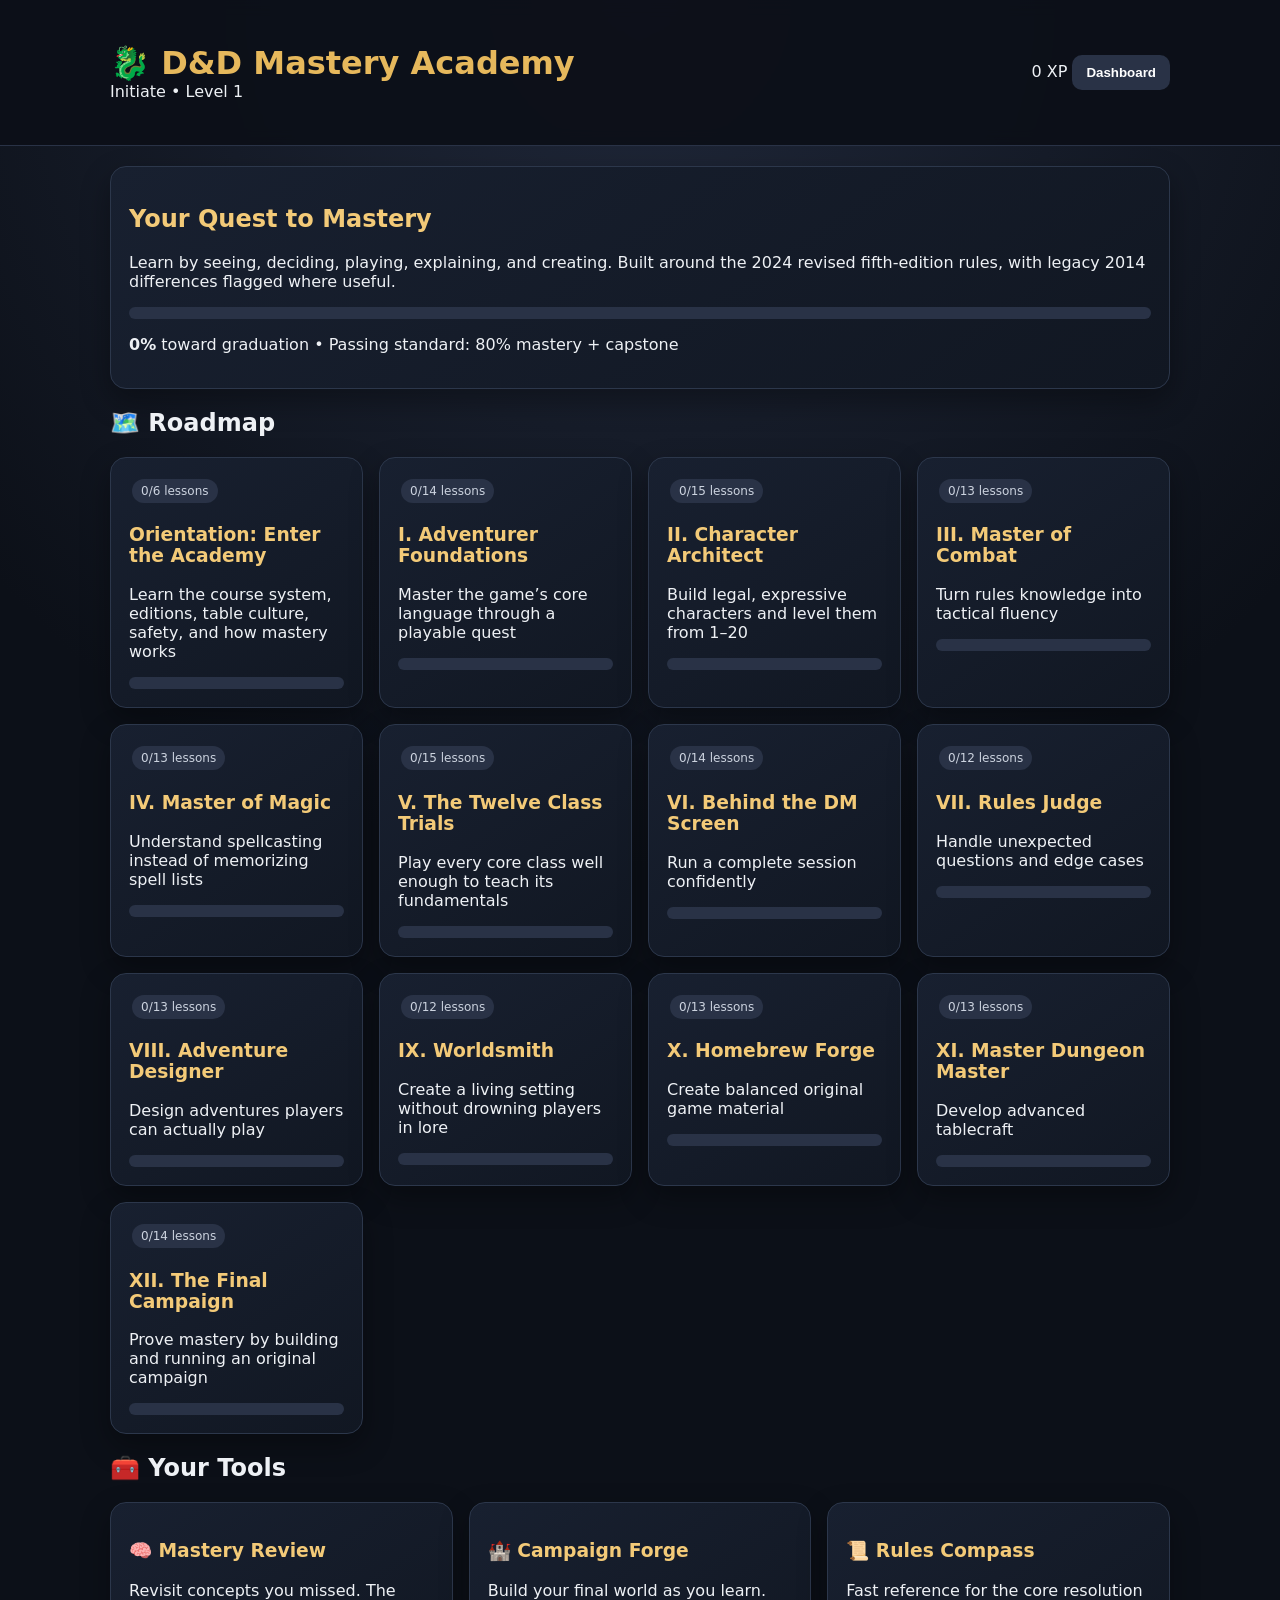
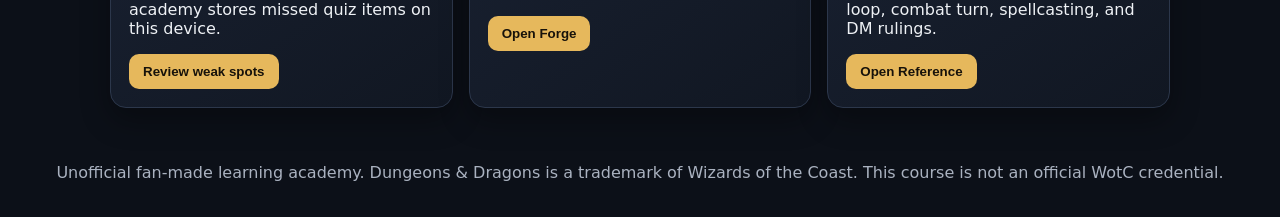
==== index.html @ b3eb6934 "Add files via upload" ====
<!doctype html><html><head><meta charset='utf-8'><meta name='viewport' content='width=device-width,initial-scale=1'><title>D&D Mastery Academy</title><style>
:root{--bg:#0c1018;--panel:#151b27;--gold:#e6b85c;--text:#eef1f5;--muted:#aab2c0;--red:#9f3540;--green:#4d9b73}*{box-sizing:border-box}body{margin:0;font-family:system-ui,-apple-system,Segoe UI,sans-serif;background:radial-gradient(circle at top,#20283a,#0c1018 45%);color:var(--text)}header{padding:24px;position:sticky;top:0;background:#0c1018ee;backdrop-filter:blur(8px);z-index:3;border-bottom:1px solid #293246}.wrap{max-width:1100px;margin:auto;padding:20px}.brand{display:flex;justify-content:space-between;gap:15px;align-items:center}.brand h1{margin:0;color:var(--gold)}button,.btn{background:var(--gold);color:#17120a;border:0;border-radius:10px;padding:10px 14px;font-weight:700;cursor:pointer}.ghost{background:#293246;color:white}.grid{display:grid;grid-template-columns:repeat(auto-fit,minmax(250px,1fr));gap:16px}.card{background:linear-gradient(145deg,#182030,#111722);border:1px solid #2c374b;border-radius:16px;padding:18px;box-shadow:0 12px 30px #0005}.card h2,.card h3{color:#f3ca78}.progress{height:12px;background:#293246;border-radius:99px;overflow:hidden}.bar{height:100%;background:linear-gradient(90deg,#a66a32,#e6b85c)}.pill{display:inline-block;padding:5px 9px;border-radius:99px;background:#293246;color:#ccd3df;font-size:12px;margin:3px}.course{cursor:pointer;transition:.2s}.course:hover{transform:translateY(-3px);border-color:#d1a653}.locked{opacity:.55}.lesson{margin:12px 0;padding:14px;background:#101621;border-left:4px solid var(--gold);border-radius:8px}.challenge{background:#24181b;border:1px solid #63333a;padding:14px;border-radius:12px}.visual{font-family:ui-monospace,monospace;white-space:pre-wrap;background:#0a0e15;padding:14px;border-radius:10px;color:#d9e3f0}.hidden{display:none}.choice{display:block;width:100%;margin:8px 0;text-align:left;background:#273146;color:white}.choice.correct{background:#286747}.choice.wrong{background:#7d3038}textarea,input{width:100%;background:#0e1420;color:white;border:1px solid #34415a;border-radius:9px;padding:10px;margin:6px 0}footer{padding:35px;text-align:center;color:var(--muted)}@media(max-width:600px){.brand{align-items:flex-start;flex-direction:column}}
</style></head><body><header><div class='wrap brand'><div><h1>🐉 D&D Mastery Academy</h1><div id='rank'>Initiate • Level 1</div></div><div><span id='xp'>0 XP</span> <button class='ghost' onclick='show("dashboard")'>Dashboard</button></div></div></header><main class='wrap'><section id='dashboard'><div class='card'><h2>Your Quest to Mastery</h2><p>Learn by seeing, deciding, playing, explaining, and creating. Built around the 2024 revised fifth-edition rules, with legacy 2014 differences flagged where useful.</p><div class='progress'><div class='bar' id='overall' style='width:0%'></div></div><p><b id='pct'>0%</b> toward graduation • Passing standard: 80% mastery + capstone</p></div><h2>🗺️ Roadmap</h2><div class='grid' id='courses'></div><h2>🧰 Your Tools</h2><div class='grid'><div class='card'><h3>🧠 Mastery Review</h3><p>Revisit concepts you missed. The academy stores missed quiz items on this device.</p><button onclick='review()'>Review weak spots</button></div><div class='card'><h3>🏰 Campaign Forge</h3><p>Build your final world as you learn.</p><button onclick='show("forge")'>Open Forge</button></div><div class='card'><h3>📜 Rules Compass</h3><p>Fast reference for the core resolution loop, combat turn, spellcasting, and DM rulings.</p><button onclick='show("reference")'>Open Reference</button></div></div></section><section id='courseview' class='hidden'></section><section id='forge' class='hidden'><button class='ghost' onclick='show("dashboard")'>← Dashboard</button><div class='card'><h2>🏰 Campaign Forge</h2><p>Your notes save automatically in this browser.</p><label>Campaign premise</label><textarea data-note='premise' rows='4'></textarea><label>World & starting region</label><textarea data-note='world' rows='5'></textarea><label>Factions & conflicts</label><textarea data-note='factions' rows='5'></textarea><label>Important NPCs</label><textarea data-note='npcs' rows='5'></textarea><label>Opening adventure</label><textarea data-note='opening' rows='6'></textarea><label>Homebrew ideas</label><textarea data-note='homebrew' rows='5'></textarea></div></section><section id='reference' class='hidden'><button class='ghost' onclick='show("dashboard")'>← Dashboard</button><div class='card'><h2>📜 Rules Compass</h2><div class='visual'>CORE LOOP\nDescribe intent → DM decides whether a roll is needed → choose d20 test → roll d20 + relevant modifiers → compare to target → narrate consequence\n\nCOMBAT TURN\nMove ↔ Action ↔ Bonus Action (only if a feature grants one)\nReaction: triggered outside/inside your turn when its trigger occurs\nFree object interaction: limited/common interaction at DM adjudication\n\nSPELL CHECK\nCasting time → range → target/area → components → duration → concentration? → attack roll or saving throw? → effect\n\nDM RULING\nClarify intent → check applicable rule → judge uncertainty/stakes → set method/DC if needed → resolve → keep play moving → research later if necessary.</div><p><b>Rules labels:</b> 📘 core rule • 🧩 optional/variant • 🕰️ legacy 2014 • 🔨 homebrew/training.</p></div></section></main><footer>Unofficial fan-made learning academy. Dungeons & Dragons is a trademark of Wizards of the Coast. This course is not an official WotC credential.</footer><script>
const curriculum=[
['Orientation: Enter the Academy','Learn the course system, editions, table culture, safety, and how mastery works',['What D&D is','2024 vs. 2014 rules','Anatomy of a session','Table expectations & consent','How to read rules','Diagnostic adventure']],
['I. Adventurer Foundations','Master the game’s core language through a playable quest',['The d20 test','Six abilities & modifiers','Proficiency','Advantage & disadvantage','DCs and contests','Saving throws','Movement & exploration','Social interaction','Initiative','Actions & attacks','Damage, healing & death','Resting & conditions','Foundation dungeon','Foundations exam']],
['II. Character Architect','Build legal, expressive characters and level them from 1–20',['Character concept','Ability scores','Species','Backgrounds & origin feats','Languages & proficiencies','Equipment & armor','Hit points & Hit Dice','Feats','Multiclassing','Level-up workflow','Tier 1 builds','Tier 2 builds','Tier 3 builds','Tier 4 builds','Character lab practical']],
['III. Master of Combat','Turn rules knowledge into tactical fluency',['Action economy','Attack rolls & AC','Melee & ranged combat','Movement & positioning','Opportunity attacks','Cover','Grapple & shove','Conditions','Two-weapon & special weapon concepts','Concentration under pressure','Team tactics','Encounter gauntlet','Combat exam']],
['IV. Master of Magic','Understand spellcasting instead of memorizing spell lists',['Spell anatomy','Slots & preparation','Cantrips','Components','Targets & line of effect','Areas of effect','Concentration','Rituals','Spell attacks & saves','Countering/interruptions','Magic items & attunement','Spell interaction laboratory','Magic exam']],
['V. The Twelve Class Trials','Play every core class well enough to teach its fundamentals',['Barbarian','Bard','Cleric','Druid','Fighter','Monk','Paladin','Ranger','Rogue','Sorcerer','Warlock','Wizard','Subclass comparison lab','Party composition','Player mastery final']],
['VI. Behind the DM Screen','Run a complete session confidently',['The DM loop','Session Zero','Preparing without overpreparing','Scenes & pacing','Setting DCs','Running NPCs','Running monsters','Initiative management','Exploration & travel','Treasure & rewards','Downtime','Death & consequences','DM practice session','DM fundamentals exam']],
['VII. Rules Judge','Handle unexpected questions and edge cases',['Specific vs. general rules','Reading feature wording','Timing & triggers','Hidden information','Stealth & perception','Illusions','Improvised actions','Rules disputes','Rulings vs. rules','Consistency & precedent','Rules-lawyer gauntlet','Adjudication exam']],
['VIII. Adventure Designer','Design adventures players can actually play',['Hooks','Goals & stakes','Node-based adventures','Dungeons','Encounters','Puzzles','Traps & hazards','Mysteries','Villains','Clues & information','Rewards','Branching outcomes','One-shot design project']],
['IX. Worldsmith','Create a living setting without drowning players in lore',['Campaign premise','Maps & scale','Settlements','Cultures','Factions','Religion & cosmology','Politics without exposition dumps','Economies & travel','History','Fronts & evolving threats','Player-facing lore','Setting bible project']],
['X. Homebrew Forge','Create balanced original game material',['Why balance matters','Reskin before reinventing','Magic items','Monsters','Boss mechanics','Spells','Feats','Species/background concepts','Subclasses','Rule variants','Playtesting','Revision','Homebrew portfolio']],
['XI. Master Dungeon Master','Develop advanced tablecraft',['Player agency','Improvisation','Fail-forward design','Spotlight management','Different player styles','Difficult table situations','High-level characters','Encounter tuning','Boss fights','Long campaigns','Burnout prevention','Campaign continuity','Master DM practical']],
['XII. The Final Campaign','Prove mastery by building and running an original campaign',['Campaign pitch','Session Zero packet','Starting region','Major factions','Core conflict','NPC roster','Adventure 1','Encounter suite','Treasure & progression','Contingency planning','Simulated player chaos','Rules defense','Campaign revision','Final capstone & graduation']]
];
const quizzes={1:[['A player attempts something uncertain with meaningful stakes. What normally happens first?',['The DM clarifies the approach and determines the appropriate resolution','Always roll Dexterity','Roll damage','The player chooses the DC'],0],['When do you add proficiency bonus?',['To every d20 roll','When a rule says your proficiency applies','Only in combat','Only to saving throws'],1],['Advantage normally means…',['Add +5','Roll two d20s and use the higher','Reroll damage','Automatic success'],1]],2:[['What is the best starting point for a character?',['A concept you can translate into legal choices','The most expensive weapon','Maximum spell slots','A level-20 stat block'],0]],3:[['A Bonus Action is…',['A second full Action','Available only when a rule/feature gives you one','Always one extra attack','A Reaction'],1]],4:[['Concentration mainly does what?',['Lets every spell last forever','Limits maintaining certain ongoing spells and can be broken','Replaces spell slots','Adds proficiency to damage'],1]],6:[['A useful DM ruling begins with…',['Punishing creativity','Understanding what the player is trying to accomplish','Rolling randomly','Reading the entire book aloud'],1]],7:[['When a table hits a rare rules dispute mid-scene, a strong DM usually…',['Stops play indefinitely','Makes a fair temporary ruling, keeps play moving, and verifies later when appropriate','Always says no','Lets the loudest player decide'],1]]};
let state=JSON.parse(localStorage.getItem('dma-state')||'{"xp":0,"done":[],"missed":[]}');
function save(){localStorage.setItem('dma-state',JSON.stringify(state));renderHeader()}
function renderHeader(){document.querySelector('#xp').textContent=state.xp+' XP';let lv=Math.floor(state.xp/500)+1;let ranks=['Initiate','Adventurer','Veteran','Rules Sage','Dungeon Master','Master Dungeon Master'];document.querySelector('#rank').textContent=(ranks[Math.min(ranks.length-1,Math.floor((lv-1)/3))])+' • Level '+lv;let total=curriculum.reduce((a,c)=>a+c[2].length,0),p=Math.round(state.done.length/total*100);document.querySelector('#overall').style.width=p+'%';document.querySelector('#pct').textContent=p+'%'}
function renderCourses(){let el=document.querySelector('#courses');el.innerHTML='';curriculum.forEach((c,i)=>{let d=c[2].filter((_,j)=>state.done.includes(i+'-'+j)).length;el.innerHTML+=`<div class='card course' onclick='openCourse(${i})'><span class='pill'>${d}/${c[2].length} lessons</span><h3>${c[0]}</h3><p>${c[1]}</p><div class='progress'><div class='bar' style='width:${d/c[2].length*100}%'></div></div></div>`})}
function show(id){['dashboard','courseview','forge','reference'].forEach(x=>document.querySelector('#'+x).classList.toggle('hidden',x!==id));if(id==='dashboard')renderCourses()}
function lessonBody(ci,li,title){let generic=`<p><b>🎯 Objective:</b> Explain <i>${title}</i>, recognize it in play, and make a correct decision without coaching.</p><div class='visual'>SEE IT → TRY IT → EXPLAIN IT → USE IT IN PLAY</div><div class='lesson'><b>📘 Learn</b><p>This lesson uses a scenario-first approach. Read the concept card, then solve the situation. When a rule has important exceptions, those belong in the later mastery check rather than being hidden from you.</p></div><div class='challenge'><b>🎲 Field Challenge</b><p>Imagine this concept appears during a live session. In your own words, write what you would do and why. Then reveal the coaching prompt.</p><textarea id='reflection' rows='3' placeholder='My ruling / explanation...'></textarea><button onclick='alert("Coaching check: Did you identify the player’s intent, the exact mechanic involved, any trigger/condition, and the consequence? If not, revise your answer before completing the lesson.")'>Reveal coaching prompt</button></div>`;
if(ci===1&&li===0)generic=`<p><b>🎯 Objective:</b> Understand the engine behind most uncertain actions.</p><div class='visual'>PLAYER: “I try to leap the broken bridge.”\n        ↓\nDM: Is success uncertain AND failure meaningful?\n   NO → narrate outcome\n   YES ↓\nChoose relevant d20 test\n   ↓\nROLL d20 + relevant modifier (+ proficiency if applicable)\n   ↓\nCompare to target → narrate consequence</div><div class='challenge'><b>🌉 The Broken Bridge</b><p>Your fighter wants to jump from a wet ledge to a hanging chain. The outcome is uncertain and falling matters. Which part of the core loop tells the DM whether dice are needed?</p><button class='choice' onclick='this.classList.add("correct")'>Uncertainty + meaningful consequences</button><button class='choice' onclick='this.classList.add("wrong")'>Every declared action automatically requires a roll</button></div>`;
return generic}
function openCourse(i){let c=curriculum[i],html=`<button class='ghost' onclick='show("dashboard")'>← Roadmap</button><div class='card'><h2>${c[0]}</h2><p>${c[1]}</p><p><span class='pill'>📘 Official/core concepts</span><span class='pill'>🎲 practice</span><span class='pill'>🧩 mastery checks</span></p></div>`;c[2].forEach((l,j)=>{let done=state.done.includes(i+'-'+j);html+=`<div class='card'><h3>${done?'✅':'◇'} ${j+1}. ${l}</h3>${lessonBody(i,j,l)}<button onclick='complete(${i},${j},this)'>${done?'Completed — review again':'Complete lesson + 50 XP'}</button></div>`});if(quizzes[i])html+=quizHTML(i);document.querySelector('#courseview').innerHTML=html;show('courseview');scrollTo(0,0)}
function complete(i,j,b){let k=i+'-'+j;if(!state.done.includes(k)){state.done.push(k);state.xp+=50;save();b.textContent='Completed — review again';b.closest('.card').querySelector('h3').textContent='✅ '+(j+1)+'. '+curriculum[i][2][j]}}
function quizHTML(i){return `<div class='card'><h2>🧩 Course Knowledge Check</h2><p>Score yourself immediately. Missed concepts enter Mastery Review.</p>${quizzes[i].map((q,n)=>`<div class='lesson'><b>${n+1}. ${q[0]}</b>${q[1].map((a,k)=>`<button class='choice' onclick='answer(${i},${n},${k},this)'>${a}</button>`).join('')}</div>`).join('')}</div>`}
function answer(i,n,k,b){let q=quizzes[i][n];let buttons=b.parentElement.querySelectorAll('button');buttons.forEach(x=>x.disabled=true);if(k===q[2]){b.classList.add('correct');state.xp+=25}else{b.classList.add('wrong');buttons[q[2]].classList.add('correct');let key=i+'q'+n;if(!state.missed.includes(key))state.missed.push(key)}save()}
function review(){if(!state.missed.length)return alert('No missed quiz concepts yet. Keep adventuring!');alert('Mastery Review queue: '+state.missed.length+' concept(s). Reopen the related course knowledge checks and explain each correct answer aloud before retrying.')}
document.querySelectorAll('[data-note]').forEach(t=>{t.value=localStorage.getItem('dma-'+t.dataset.note)||'';t.oninput=()=>localStorage.setItem('dma-'+t.dataset.note,t.value)});renderCourses();renderHeader();
</script></body></html>
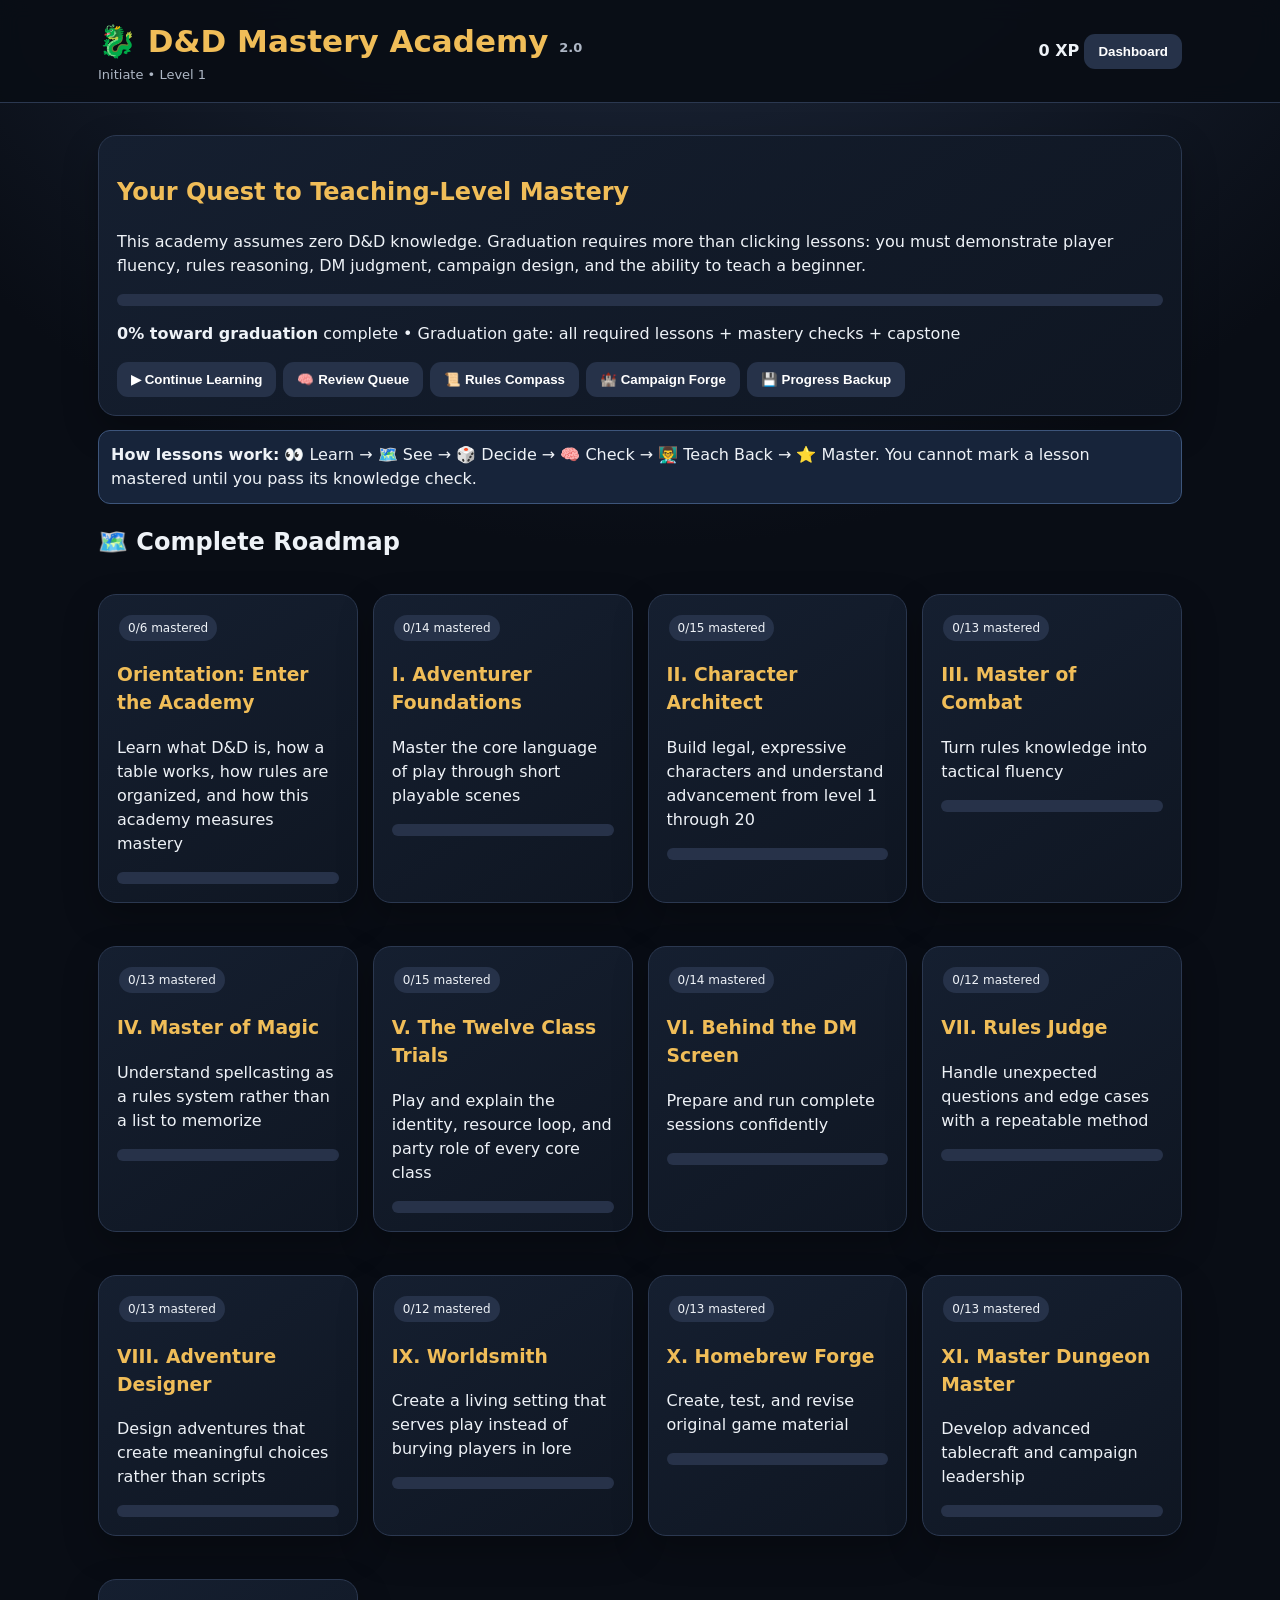
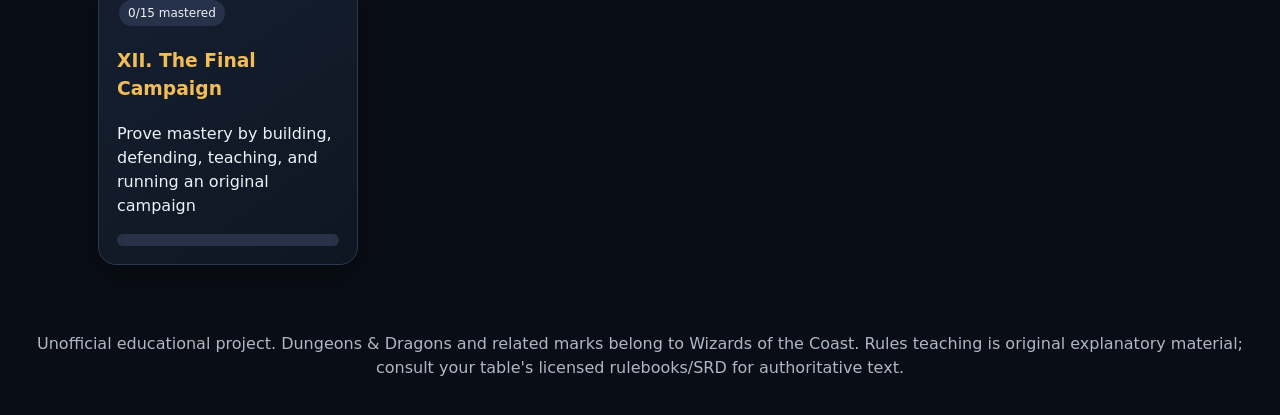
==== commit 7f6c1fc0: "Add files via upload" ====
--- a/index.html
+++ b/index.html
@@ -1,34 +1,52 @@
-<!doctype html><html><head><meta charset='utf-8'><meta name='viewport' content='width=device-width,initial-scale=1'><title>D&D Mastery Academy</title><style>
-:root{--bg:#0c1018;--panel:#151b27;--gold:#e6b85c;--text:#eef1f5;--muted:#aab2c0;--red:#9f3540;--green:#4d9b73}*{box-sizing:border-box}body{margin:0;font-family:system-ui,-apple-system,Segoe UI,sans-serif;background:radial-gradient(circle at top,#20283a,#0c1018 45%);color:var(--text)}header{padding:24px;position:sticky;top:0;background:#0c1018ee;backdrop-filter:blur(8px);z-index:3;border-bottom:1px solid #293246}.wrap{max-width:1100px;margin:auto;padding:20px}.brand{display:flex;justify-content:space-between;gap:15px;align-items:center}.brand h1{margin:0;color:var(--gold)}button,.btn{background:var(--gold);color:#17120a;border:0;border-radius:10px;padding:10px 14px;font-weight:700;cursor:pointer}.ghost{background:#293246;color:white}.grid{display:grid;grid-template-columns:repeat(auto-fit,minmax(250px,1fr));gap:16px}.card{background:linear-gradient(145deg,#182030,#111722);border:1px solid #2c374b;border-radius:16px;padding:18px;box-shadow:0 12px 30px #0005}.card h2,.card h3{color:#f3ca78}.progress{height:12px;background:#293246;border-radius:99px;overflow:hidden}.bar{height:100%;background:linear-gradient(90deg,#a66a32,#e6b85c)}.pill{display:inline-block;padding:5px 9px;border-radius:99px;background:#293246;color:#ccd3df;font-size:12px;margin:3px}.course{cursor:pointer;transition:.2s}.course:hover{transform:translateY(-3px);border-color:#d1a653}.locked{opacity:.55}.lesson{margin:12px 0;padding:14px;background:#101621;border-left:4px solid var(--gold);border-radius:8px}.challenge{background:#24181b;border:1px solid #63333a;padding:14px;border-radius:12px}.visual{font-family:ui-monospace,monospace;white-space:pre-wrap;background:#0a0e15;padding:14px;border-radius:10px;color:#d9e3f0}.hidden{display:none}.choice{display:block;width:100%;margin:8px 0;text-align:left;background:#273146;color:white}.choice.correct{background:#286747}.choice.wrong{background:#7d3038}textarea,input{width:100%;background:#0e1420;color:white;border:1px solid #34415a;border-radius:9px;padding:10px;margin:6px 0}footer{padding:35px;text-align:center;color:var(--muted)}@media(max-width:600px){.brand{align-items:flex-start;flex-direction:column}}
-</style></head><body><header><div class='wrap brand'><div><h1>🐉 D&D Mastery Academy</h1><div id='rank'>Initiate • Level 1</div></div><div><span id='xp'>0 XP</span> <button class='ghost' onclick='show("dashboard")'>Dashboard</button></div></div></header><main class='wrap'><section id='dashboard'><div class='card'><h2>Your Quest to Mastery</h2><p>Learn by seeing, deciding, playing, explaining, and creating. Built around the 2024 revised fifth-edition rules, with legacy 2014 differences flagged where useful.</p><div class='progress'><div class='bar' id='overall' style='width:0%'></div></div><p><b id='pct'>0%</b> toward graduation • Passing standard: 80% mastery + capstone</p></div><h2>🗺️ Roadmap</h2><div class='grid' id='courses'></div><h2>🧰 Your Tools</h2><div class='grid'><div class='card'><h3>🧠 Mastery Review</h3><p>Revisit concepts you missed. The academy stores missed quiz items on this device.</p><button onclick='review()'>Review weak spots</button></div><div class='card'><h3>🏰 Campaign Forge</h3><p>Build your final world as you learn.</p><button onclick='show("forge")'>Open Forge</button></div><div class='card'><h3>📜 Rules Compass</h3><p>Fast reference for the core resolution loop, combat turn, spellcasting, and DM rulings.</p><button onclick='show("reference")'>Open Reference</button></div></div></section><section id='courseview' class='hidden'></section><section id='forge' class='hidden'><button class='ghost' onclick='show("dashboard")'>← Dashboard</button><div class='card'><h2>🏰 Campaign Forge</h2><p>Your notes save automatically in this browser.</p><label>Campaign premise</label><textarea data-note='premise' rows='4'></textarea><label>World & starting region</label><textarea data-note='world' rows='5'></textarea><label>Factions & conflicts</label><textarea data-note='factions' rows='5'></textarea><label>Important NPCs</label><textarea data-note='npcs' rows='5'></textarea><label>Opening adventure</label><textarea data-note='opening' rows='6'></textarea><label>Homebrew ideas</label><textarea data-note='homebrew' rows='5'></textarea></div></section><section id='reference' class='hidden'><button class='ghost' onclick='show("dashboard")'>← Dashboard</button><div class='card'><h2>📜 Rules Compass</h2><div class='visual'>CORE LOOP\nDescribe intent → DM decides whether a roll is needed → choose d20 test → roll d20 + relevant modifiers → compare to target → narrate consequence\n\nCOMBAT TURN\nMove ↔ Action ↔ Bonus Action (only if a feature grants one)\nReaction: triggered outside/inside your turn when its trigger occurs\nFree object interaction: limited/common interaction at DM adjudication\n\nSPELL CHECK\nCasting time → range → target/area → components → duration → concentration? → attack roll or saving throw? → effect\n\nDM RULING\nClarify intent → check applicable rule → judge uncertainty/stakes → set method/DC if needed → resolve → keep play moving → research later if necessary.</div><p><b>Rules labels:</b> 📘 core rule • 🧩 optional/variant • 🕰️ legacy 2014 • 🔨 homebrew/training.</p></div></section></main><footer>Unofficial fan-made learning academy. Dungeons & Dragons is a trademark of Wizards of the Coast. This course is not an official WotC credential.</footer><script>
-const curriculum=[
-['Orientation: Enter the Academy','Learn the course system, editions, table culture, safety, and how mastery works',['What D&D is','2024 vs. 2014 rules','Anatomy of a session','Table expectations & consent','How to read rules','Diagnostic adventure']],
-['I. Adventurer Foundations','Master the game’s core language through a playable quest',['The d20 test','Six abilities & modifiers','Proficiency','Advantage & disadvantage','DCs and contests','Saving throws','Movement & exploration','Social interaction','Initiative','Actions & attacks','Damage, healing & death','Resting & conditions','Foundation dungeon','Foundations exam']],
-['II. Character Architect','Build legal, expressive characters and level them from 1–20',['Character concept','Ability scores','Species','Backgrounds & origin feats','Languages & proficiencies','Equipment & armor','Hit points & Hit Dice','Feats','Multiclassing','Level-up workflow','Tier 1 builds','Tier 2 builds','Tier 3 builds','Tier 4 builds','Character lab practical']],
-['III. Master of Combat','Turn rules knowledge into tactical fluency',['Action economy','Attack rolls & AC','Melee & ranged combat','Movement & positioning','Opportunity attacks','Cover','Grapple & shove','Conditions','Two-weapon & special weapon concepts','Concentration under pressure','Team tactics','Encounter gauntlet','Combat exam']],
-['IV. Master of Magic','Understand spellcasting instead of memorizing spell lists',['Spell anatomy','Slots & preparation','Cantrips','Components','Targets & line of effect','Areas of effect','Concentration','Rituals','Spell attacks & saves','Countering/interruptions','Magic items & attunement','Spell interaction laboratory','Magic exam']],
-['V. The Twelve Class Trials','Play every core class well enough to teach its fundamentals',['Barbarian','Bard','Cleric','Druid','Fighter','Monk','Paladin','Ranger','Rogue','Sorcerer','Warlock','Wizard','Subclass comparison lab','Party composition','Player mastery final']],
-['VI. Behind the DM Screen','Run a complete session confidently',['The DM loop','Session Zero','Preparing without overpreparing','Scenes & pacing','Setting DCs','Running NPCs','Running monsters','Initiative management','Exploration & travel','Treasure & rewards','Downtime','Death & consequences','DM practice session','DM fundamentals exam']],
-['VII. Rules Judge','Handle unexpected questions and edge cases',['Specific vs. general rules','Reading feature wording','Timing & triggers','Hidden information','Stealth & perception','Illusions','Improvised actions','Rules disputes','Rulings vs. rules','Consistency & precedent','Rules-lawyer gauntlet','Adjudication exam']],
-['VIII. Adventure Designer','Design adventures players can actually play',['Hooks','Goals & stakes','Node-based adventures','Dungeons','Encounters','Puzzles','Traps & hazards','Mysteries','Villains','Clues & information','Rewards','Branching outcomes','One-shot design project']],
-['IX. Worldsmith','Create a living setting without drowning players in lore',['Campaign premise','Maps & scale','Settlements','Cultures','Factions','Religion & cosmology','Politics without exposition dumps','Economies & travel','History','Fronts & evolving threats','Player-facing lore','Setting bible project']],
-['X. Homebrew Forge','Create balanced original game material',['Why balance matters','Reskin before reinventing','Magic items','Monsters','Boss mechanics','Spells','Feats','Species/background concepts','Subclasses','Rule variants','Playtesting','Revision','Homebrew portfolio']],
-['XI. Master Dungeon Master','Develop advanced tablecraft',['Player agency','Improvisation','Fail-forward design','Spotlight management','Different player styles','Difficult table situations','High-level characters','Encounter tuning','Boss fights','Long campaigns','Burnout prevention','Campaign continuity','Master DM practical']],
-['XII. The Final Campaign','Prove mastery by building and running an original campaign',['Campaign pitch','Session Zero packet','Starting region','Major factions','Core conflict','NPC roster','Adventure 1','Encounter suite','Treasure & progression','Contingency planning','Simulated player chaos','Rules defense','Campaign revision','Final capstone & graduation']]
-];
-const quizzes={1:[['A player attempts something uncertain with meaningful stakes. What normally happens first?',['The DM clarifies the approach and determines the appropriate resolution','Always roll Dexterity','Roll damage','The player chooses the DC'],0],['When do you add proficiency bonus?',['To every d20 roll','When a rule says your proficiency applies','Only in combat','Only to saving throws'],1],['Advantage normally means…',['Add +5','Roll two d20s and use the higher','Reroll damage','Automatic success'],1]],2:[['What is the best starting point for a character?',['A concept you can translate into legal choices','The most expensive weapon','Maximum spell slots','A level-20 stat block'],0]],3:[['A Bonus Action is…',['A second full Action','Available only when a rule/feature gives you one','Always one extra attack','A Reaction'],1]],4:[['Concentration mainly does what?',['Lets every spell last forever','Limits maintaining certain ongoing spells and can be broken','Replaces spell slots','Adds proficiency to damage'],1]],6:[['A useful DM ruling begins with…',['Punishing creativity','Understanding what the player is trying to accomplish','Rolling randomly','Reading the entire book aloud'],1]],7:[['When a table hits a rare rules dispute mid-scene, a strong DM usually…',['Stops play indefinitely','Makes a fair temporary ruling, keeps play moving, and verifies later when appropriate','Always says no','Lets the loudest player decide'],1]]};
-let state=JSON.parse(localStorage.getItem('dma-state')||'{"xp":0,"done":[],"missed":[]}');
-function save(){localStorage.setItem('dma-state',JSON.stringify(state));renderHeader()}
-function renderHeader(){document.querySelector('#xp').textContent=state.xp+' XP';let lv=Math.floor(state.xp/500)+1;let ranks=['Initiate','Adventurer','Veteran','Rules Sage','Dungeon Master','Master Dungeon Master'];document.querySelector('#rank').textContent=(ranks[Math.min(ranks.length-1,Math.floor((lv-1)/3))])+' • Level '+lv;let total=curriculum.reduce((a,c)=>a+c[2].length,0),p=Math.round(state.done.length/total*100);document.querySelector('#overall').style.width=p+'%';document.querySelector('#pct').textContent=p+'%'}
-function renderCourses(){let el=document.querySelector('#courses');el.innerHTML='';curriculum.forEach((c,i)=>{let d=c[2].filter((_,j)=>state.done.includes(i+'-'+j)).length;el.innerHTML+=`<div class='card course' onclick='openCourse(${i})'><span class='pill'>${d}/${c[2].length} lessons</span><h3>${c[0]}</h3><p>${c[1]}</p><div class='progress'><div class='bar' style='width:${d/c[2].length*100}%'></div></div></div>`})}
-function show(id){['dashboard','courseview','forge','reference'].forEach(x=>document.querySelector('#'+x).classList.toggle('hidden',x!==id));if(id==='dashboard')renderCourses()}
-function lessonBody(ci,li,title){let generic=`<p><b>🎯 Objective:</b> Explain <i>${title}</i>, recognize it in play, and make a correct decision without coaching.</p><div class='visual'>SEE IT → TRY IT → EXPLAIN IT → USE IT IN PLAY</div><div class='lesson'><b>📘 Learn</b><p>This lesson uses a scenario-first approach. Read the concept card, then solve the situation. When a rule has important exceptions, those belong in the later mastery check rather than being hidden from you.</p></div><div class='challenge'><b>🎲 Field Challenge</b><p>Imagine this concept appears during a live session. In your own words, write what you would do and why. Then reveal the coaching prompt.</p><textarea id='reflection' rows='3' placeholder='My ruling / explanation...'></textarea><button onclick='alert("Coaching check: Did you identify the player’s intent, the exact mechanic involved, any trigger/condition, and the consequence? If not, revise your answer before completing the lesson.")'>Reveal coaching prompt</button></div>`;
-if(ci===1&&li===0)generic=`<p><b>🎯 Objective:</b> Understand the engine behind most uncertain actions.</p><div class='visual'>PLAYER: “I try to leap the broken bridge.”\n        ↓\nDM: Is success uncertain AND failure meaningful?\n   NO → narrate outcome\n   YES ↓\nChoose relevant d20 test\n   ↓\nROLL d20 + relevant modifier (+ proficiency if applicable)\n   ↓\nCompare to target → narrate consequence</div><div class='challenge'><b>🌉 The Broken Bridge</b><p>Your fighter wants to jump from a wet ledge to a hanging chain. The outcome is uncertain and falling matters. Which part of the core loop tells the DM whether dice are needed?</p><button class='choice' onclick='this.classList.add("correct")'>Uncertainty + meaningful consequences</button><button class='choice' onclick='this.classList.add("wrong")'>Every declared action automatically requires a roll</button></div>`;
-return generic}
-function openCourse(i){let c=curriculum[i],html=`<button class='ghost' onclick='show("dashboard")'>← Roadmap</button><div class='card'><h2>${c[0]}</h2><p>${c[1]}</p><p><span class='pill'>📘 Official/core concepts</span><span class='pill'>🎲 practice</span><span class='pill'>🧩 mastery checks</span></p></div>`;c[2].forEach((l,j)=>{let done=state.done.includes(i+'-'+j);html+=`<div class='card'><h3>${done?'✅':'◇'} ${j+1}. ${l}</h3>${lessonBody(i,j,l)}<button onclick='complete(${i},${j},this)'>${done?'Completed — review again':'Complete lesson + 50 XP'}</button></div>`});if(quizzes[i])html+=quizHTML(i);document.querySelector('#courseview').innerHTML=html;show('courseview');scrollTo(0,0)}
-function complete(i,j,b){let k=i+'-'+j;if(!state.done.includes(k)){state.done.push(k);state.xp+=50;save();b.textContent='Completed — review again';b.closest('.card').querySelector('h3').textContent='✅ '+(j+1)+'. '+curriculum[i][2][j]}}
-function quizHTML(i){return `<div class='card'><h2>🧩 Course Knowledge Check</h2><p>Score yourself immediately. Missed concepts enter Mastery Review.</p>${quizzes[i].map((q,n)=>`<div class='lesson'><b>${n+1}. ${q[0]}</b>${q[1].map((a,k)=>`<button class='choice' onclick='answer(${i},${n},${k},this)'>${a}</button>`).join('')}</div>`).join('')}</div>`}
-function answer(i,n,k,b){let q=quizzes[i][n];let buttons=b.parentElement.querySelectorAll('button');buttons.forEach(x=>x.disabled=true);if(k===q[2]){b.classList.add('correct');state.xp+=25}else{b.classList.add('wrong');buttons[q[2]].classList.add('correct');let key=i+'q'+n;if(!state.missed.includes(key))state.missed.push(key)}save()}
-function review(){if(!state.missed.length)return alert('No missed quiz concepts yet. Keep adventuring!');alert('Mastery Review queue: '+state.missed.length+' concept(s). Reopen the related course knowledge checks and explain each correct answer aloud before retrying.')}
-document.querySelectorAll('[data-note]').forEach(t=>{t.value=localStorage.getItem('dma-'+t.dataset.note)||'';t.oninput=()=>localStorage.setItem('dma-'+t.dataset.note,t.value)});renderCourses();renderHeader();
-</script></body></html>
+<!doctype html><html lang="en"><head><meta charset="utf-8"><meta name="viewport" content="width=device-width,initial-scale=1"><title>D&D Mastery Academy 2.0</title>
+<style>
+:root{--bg:#090d15;--panel:#121a28;--panel2:#0d1420;--gold:#f0bd58;--text:#eef2f7;--muted:#aeb7c5;--line:#2b3850;--good:#3d8d66;--bad:#a44750;--blue:#456fb0}*{box-sizing:border-box}body{margin:0;font-family:system-ui,-apple-system,Segoe UI,sans-serif;background:radial-gradient(circle at 50% -20%,#26334b,#090d15 38%);color:var(--text);line-height:1.5}header{position:sticky;top:0;z-index:20;background:#090d15ee;border-bottom:1px solid var(--line);backdrop-filter:blur(10px)}.wrap{max-width:1120px;margin:auto;padding:18px}.top{display:flex;justify-content:space-between;align-items:center;gap:12px}.brand{font-weight:900;font-size:clamp(20px,4vw,31px);color:var(--gold)}button,.btn{border:0;border-radius:11px;padding:10px 14px;font-weight:800;cursor:pointer;background:var(--gold);color:#171006}.ghost{background:#263249;color:#fff}.small{font-size:13px;color:var(--muted)}.grid{display:grid;grid-template-columns:repeat(auto-fit,minmax(250px,1fr));gap:15px}.card{background:linear-gradient(145deg,#151f30,#0f1622);border:1px solid var(--line);border-radius:18px;padding:18px;margin:14px 0;box-shadow:0 14px 35px #0004}.course{cursor:pointer}.course:hover{border-color:#9c7b43}.gold{color:var(--gold)}.progress{height:12px;background:#273249;border-radius:99px;overflow:hidden}.bar{height:100%;background:linear-gradient(90deg,#9b6b2e,var(--gold))}.pill{display:inline-block;background:#263249;border-radius:99px;padding:4px 9px;margin:2px;font-size:12px}.hidden{display:none!important}.lessonNav{display:flex;gap:8px;overflow:auto;padding:8px 0}.lessonNav button{white-space:nowrap}.visual{font-family:ui-monospace,SFMono-Regular,monospace;background:#080d14;border:1px solid #26344b;padding:16px;border-radius:13px;white-space:pre-wrap;overflow:auto}.teach{border-left:5px solid var(--gold)}.example{border-left:5px solid #5d86c5}.practice{border-left:5px solid #a86272}.teachback{border-left:5px solid #6b9e78}textarea,input,select{width:100%;background:#0a101a;color:white;border:1px solid #364762;border-radius:9px;padding:11px;font:inherit}.choice{display:block;width:100%;margin:8px 0;text-align:left;background:#253148;color:white}.choice.good{background:#286646}.choice.bad{background:#78343b}.map{display:grid;grid-template-columns:repeat(7,42px);gap:3px;justify-content:center;margin:12px auto}.sq{height:42px;background:#1e2a3b;border:1px solid #3c4d66;display:grid;place-items:center;border-radius:4px}.hero{background:#315c91}.enemy{background:#7b3841}.cover{background:#62543a}.legend{text-align:center;color:var(--muted);font-size:13px}.dice{font-size:34px;text-align:center;padding:10px}.tabs{display:flex;gap:7px;flex-wrap:wrap}.tabs button{background:#263249;color:#fff}.notice{background:#17243a;border:1px solid #3d557b;border-radius:12px;padding:12px}.warn{background:#2a1e16;border:1px solid #73512c;border-radius:12px;padding:12px}.mastery{background:#10231c;border:1px solid #2f6c51}.checklist label{display:block;margin:7px 0}.footer{padding:35px;text-align:center;color:var(--muted)}@media(max-width:600px){.top{align-items:flex-start}.hideMobile{display:none}.wrap{padding:13px}.card{padding:15px}.map{grid-template-columns:repeat(7,36px)}.sq{height:36px}}
+</style></head><body><header><div class="wrap top"><div><div class="brand">🐉 D&D Mastery Academy <span class="small">2.0</span></div><div id="rank" class="small"></div></div><div><b id="xp">0 XP</b> <button class="ghost" onclick="go('dashboard')">Dashboard</button></div></div></header><main class="wrap">
+<section id="dashboard"><div class="card"><h1 class="gold">Your Quest to Teaching-Level Mastery</h1><p>This academy assumes zero D&D knowledge. Graduation requires more than clicking lessons: you must demonstrate player fluency, rules reasoning, DM judgment, campaign design, and the ability to teach a beginner.</p><div class="progress"><div id="overall" class="bar"></div></div><p><b id="pct"></b> complete • Graduation gate: all required lessons + mastery checks + capstone</p><div class="tabs"><button onclick="continueLearning()">▶ Continue Learning</button><button class="ghost" onclick="go('review')">🧠 Review Queue</button><button class="ghost" onclick="go('reference')">📜 Rules Compass</button><button class="ghost" onclick="go('forge')">🏰 Campaign Forge</button><button class="ghost" onclick="go('backup')">💾 Progress Backup</button></div></div>
+<div class="notice"><b>How lessons work:</b> 👀 Learn → 🗺️ See → 🎲 Decide → 🧠 Check → 👨‍🏫 Teach Back → ⭐ Master. You cannot mark a lesson mastered until you pass its knowledge check.</div><h2>🗺️ Complete Roadmap</h2><div id="courses" class="grid"></div></section>
+<section id="course" class="hidden"></section><section id="lesson" class="hidden"></section>
+<section id="review" class="hidden"><button class="ghost" onclick="go('dashboard')">← Dashboard</button><div class="card"><h2>🧠 Mastery Review</h2><p>Missed checks are automatically queued here. Reopen the lesson, correct the misconception, then pass it again.</p><div id="reviewList"></div></div></section>
+<section id="reference" class="hidden"><button class="ghost" onclick="go('dashboard')">← Dashboard</button><div class="card"><h2>📜 Rules Compass</h2><p>Use this as a memory aid, not a substitute for the full lesson.</p><div class="visual">CORE PLAY LOOP
+DM frames situation → player states intent & approach → DM decides if uncertainty needs rules/dice → resolve → consequence changes situation
+
+D20 LOOP
+d20 + relevant ability modifier + proficiency IF applicable + other modifiers → compare with target
+
+TURN SCAN
+Position → movement → Action → possible Bonus Action → possible Reaction trigger → resources → allies/enemies
+
+SPELL SCAN
+Casting time → range → components → target/area → attack/save → effect → duration → concentration?
+
+DM RULING METHOD
+Clarify intent → identify rule → identify trigger/target/timing → decide whether roll is needed → resolve → narrate consequence → note precedent</div><p><span class="pill">📘 Core/current</span><span class="pill">🕰️ 2014 legacy difference</span><span class="pill">🧩 table/optional choice</span><span class="pill">🔨 homebrew/training</span></p></div></section>
+<section id="forge" class="hidden"><button class="ghost" onclick="go('dashboard')">← Dashboard</button><div class="card"><h2>🏰 Campaign Forge</h2><p>This becomes your graduation campaign. Notes save on this device and are included in exported progress.</p><div id="forgeFields"></div></div></section>
+<section id="backup" class="hidden"><button class="ghost" onclick="go('dashboard')">← Dashboard</button><div class="card"><h2>💾 Progress Backup & Migration</h2><p><b>Export regularly.</b> Your GitHub Pages site is permanent, but browser storage can be erased. Export creates a portable JSON backup that a future Academy version can import.</p><button onclick="exportProgress()">Download Progress Backup</button><h3>Import</h3><input id="importFile" type="file" accept="application/json"><button class="ghost" onclick="importProgress()">Import Selected Backup</button><p id="importMsg"></p></div></section>
+</main><div class="footer">Unofficial educational project. Dungeons & Dragons and related marks belong to Wizards of the Coast. Rules teaching is original explanatory material; consult your table's licensed rulebooks/SRD for authoritative text.</div>
+<script>
+const COURSES=[{"name": "Orientation: Enter the Academy", "desc": "Learn what D&D is, how a table works, how rules are organized, and how this academy measures mastery", "lessons": [{"title": "What D&D is", "teach": "Dungeons & Dragons is a cooperative tabletop roleplaying game. Players describe what their characters attempt; one player, the Dungeon Master (DM), portrays the world and adjudicates uncertainty; dice help resolve uncertain outcomes. There is no single “winner.” The group creates an unfolding adventure together.", "visual": "PLAYER describes intent → DM describes world/decides if a roll is needed → DICE resolve uncertainty → DM narrates consequence", "example": "A rogue says, “I check the statue for a hidden switch.” The DM decides whether discovery is automatic, impossible, or uncertain enough for a check. The die is not the story; it helps answer an uncertain question in the story.", "question": "Who normally portrays the world and adjudicates uncertain outcomes?", "options": ["The DM", "The player with highest level", "Whoever owns the dice", "No one"], "answer": 0, "why": "The DM presents the world and adjudicates; players decide their characters’ actions."}, {"title": "2024 vs. 2014 rules", "teach": "This academy uses the revised 2024 fifth-edition rules as its default. Many tables still use the 2014 fifth-edition books. The games are closely related, but character options, terminology, class features, spells, and some procedures differ. Always establish which ruleset and sources a table uses before building a character.", "visual": "TABLE RULESET → 2024 revised by default | 2014 legacy when labeled | DM/table choices override optional material", "example": "If a 2014 guide tells you a class gains a feature at a certain level, do not assume the 2024 version is identical. Check the version of the rule your table is actually using.", "question": "What is the best way to master this topic?", "options": ["Read the name once", "Connect the rule to a scenario, make a decision, and explain why", "Memorize without using it", "Skip practice"], "answer": 1, "why": "Application and teach-back reveal whether you actually understand the concept."}, {"title": "Anatomy of a session", "teach": "A session is one meeting of play. A campaign is the longer sequence of connected sessions; an adventure is a playable problem or arc inside it. Most sessions cycle among social interaction, exploration, and combat, with the DM framing scenes and players choosing what to do.", "visual": "CAMPAIGN → adventures → sessions → scenes → player choices → consequences", "example": "A three-hour session might begin with negotiation in a tavern, continue with travel through ruins, and end halfway through a combat. The next session resumes from that state.", "question": "What is the best way to master this topic?", "options": ["Read the name once", "Connect the rule to a scenario, make a decision, and explain why", "Memorize without using it", "Skip practice"], "answer": 1, "why": "Application and teach-back reveal whether you actually understand the concept."}, {"title": "Table expectations & consent", "teach": "Good D&D requires shared expectations. Session Zero is where the group aligns on tone, rules sources, attendance, character fit, boundaries, safety tools, PvP, house rules, and what kind of fun everyone wants. Consent is ongoing; a player can raise a boundary during play.", "visual": "SESSION ZERO: tone • schedule • rules • characters • boundaries • safety • house rules • PvP • expectations", "example": "A horror campaign can still have boundaries. “Dark fantasy” does not automatically mean every subject is welcome at the table.", "question": "What is the best way to master this topic?", "options": ["Read the name once", "Connect the rule to a scenario, make a decision, and explain why", "Memorize without using it", "Skip practice"], "answer": 1, "why": "Application and teach-back reveal whether you actually understand the concept."}, {"title": "How to read rules", "teach": "Read rules literally but in context. Identify the game term, trigger, target, timing, duration, resource cost, and exception. Specific rules can override general rules when they directly apply. Do not import ordinary-language assumptions when the game defines a term.", "visual": "TRIGGER → COST → TARGET → RESOLUTION → DURATION → EXCEPTIONS", "example": "If a feature says “when you hit with an attack,” it does not trigger merely because you attempted an attack. The hit is part of the trigger.", "question": "What is the best way to master this topic?", "options": ["Read the name once", "Connect the rule to a scenario, make a decision, and explain why", "Memorize without using it", "Skip practice"], "answer": 1, "why": "Application and teach-back reveal whether you actually understand the concept."}, {"title": "Diagnostic adventure", "teach": "Diagnostic adventure is a required part of this course because it changes real decisions at the table. Build a correct mental model before memorizing mechanics. In this lesson you will learn the concept, inspect an example, make a decision, and then explain the idea in your own words.", "visual": "DIAGNOSTIC ADVENTURE → definition → when it matters → decision → consequence → teach-back", "example": "Practice lens: Ask “who decides what, when do dice enter, and what information is shared?”", "question": "What is the best way to master this topic?", "options": ["Read the name once", "Connect the rule to a scenario, make a decision, and explain why", "Memorize without using it", "Skip practice"], "answer": 1, "why": "Application and teach-back reveal whether you actually understand the concept."}]}, {"name": "I. Adventurer Foundations", "desc": "Master the core language of play through short playable scenes", "lessons": [{"title": "The d20 test", "teach": "Most uncertain checks use a d20. Roll the d20, add the relevant ability modifier and any applicable proficiency bonus or other modifiers, then compare the total to a target number. Do not roll just because an action was described: if success is certain, failure is impossible, or the outcome has no meaningful uncertainty, the DM can simply narrate the result.", "visual": "INTENT → uncertainty/stakes? → d20 + modifiers → compare to target → consequence", "example": "You try to leap to a wet hanging chain over a pit. Falling matters and success is uncertain, so a check may be appropriate. Opening an unlocked door normally needs no roll.", "question": "When is a roll most useful?", "options": ["Whenever anyone speaks", "When outcome is uncertain and consequences matter", "Only during combat", "After the DM decides the outcome"], "answer": 1, "why": "Dice resolve uncertainty; routine or certain outcomes often need no roll."}, {"title": "Six abilities & modifiers", "teach": "The six abilities are Strength, Dexterity, Constitution, Intelligence, Wisdom, and Charisma. The score describes raw capability; the ability modifier is the number commonly added to rolls. In fifth edition, modifier = floor((score − 10) / 2).", "visual": "STR power • DEX agility • CON endurance • INT reasoning • WIS awareness/judgment • CHA presence", "example": "A Strength 16 character has a +3 Strength modifier. A Wisdom 8 character has a −1 Wisdom modifier.", "question": "What is the best way to master this topic?", "options": ["Read the name once", "Connect the rule to a scenario, make a decision, and explain why", "Memorize without using it", "Skip practice"], "answer": 1, "why": "Application and teach-back reveal whether you actually understand the concept."}, {"title": "Proficiency", "teach": "Proficiency represents trained competence. Your proficiency bonus increases with character level and is added only when a rule says your proficiency applies, such as a proficient skill, saving throw, weapon, or tool. You normally do not add the same proficiency bonus more than once unless a feature such as Expertise changes the calculation.", "visual": "d20 + ability modifier + proficiency IF proficient", "example": "Two characters can both have Dexterity 16, but the one proficient in Stealth is usually better at Stealth checks because proficiency is added.", "question": "When do you add proficiency bonus?", "options": ["Every d20 roll", "Only when a rule says proficiency applies", "Only attacks", "Only at level 1"], "answer": 1, "why": "Proficiency is conditional, not universal."}, {"title": "Advantage & disadvantage", "teach": "With advantage, roll two d20s and use the higher result. With disadvantage, roll two and use the lower. Multiple sources of advantage do not normally stack into extra d20s; likewise for disadvantage. If both apply, they normally cancel for that roll.", "visual": "ADV: 2d20 → HIGHER     DIS: 2d20 → LOWER     BOTH → normal d20", "example": "Attacking a target you cannot see may impose disadvantage, while another effect might grant advantage. If both apply, the attack is normally rolled without either.", "question": "Advantage normally means…", "options": ["+5", "Roll two d20s, use higher", "Reroll damage", "Automatic success"], "answer": 1, "why": "Advantage changes the d20 roll, not the target number."}, {"title": "DCs and opposed situations", "teach": "A Difficulty Class (DC) is the target number for a check or save. The DM sets or uses a rule-provided DC based on the task, not on whether the DM wants a particular story outcome. In many opposed situations, modern fifth-edition rules use fixed DCs or specific procedures rather than automatically having both sides roll.", "visual": "TOTAL ≥ DC → succeeds at the defined task; TOTAL < DC → does not achieve it as defined", "example": "Climbing a slick wall can have a DC reflecting how difficult the wall is. A higher-level hero does not make the wall itself harder merely because the hero is skilled.", "question": "What is the best way to master this topic?", "options": ["Read the name once", "Connect the rule to a scenario, make a decision, and explain why", "Memorize without using it", "Skip practice"], "answer": 1, "why": "Application and teach-back reveal whether you actually understand the concept."}, {"title": "Saving throws", "teach": "A saving throw is a reactive defense against an effect such as poison, a spell, or a hazard. The effect tells you which ability save to make and what happens on success or failure. A save is not something a player freely substitutes for a different ability.", "visual": "EFFECT names save → roll d20 + ability mod + proficiency if proficient → compare to save DC → apply outcome", "example": "A dragon breathes fire and the effect calls for a Dexterity saving throw. You do not choose Strength because your Strength is higher.", "question": "What is the best way to master this topic?", "options": ["Read the name once", "Connect the rule to a scenario, make a decision, and explain why", "Memorize without using it", "Skip practice"], "answer": 1, "why": "Application and teach-back reveal whether you actually understand the concept."}, {"title": "Movement & exploration", "teach": "Movement & exploration is a required part of this course because it changes real decisions at the table. This is part of the core resolution engine. Connect the term to the d20 loop and to a concrete scene. In this lesson you will learn the concept, inspect an example, make a decision, and then explain the idea in your own words.", "visual": "MOVEMENT & EXPLORATION → definition → when it matters → decision → consequence → teach-back", "example": "Practice lens: Name the trigger, the roll if any, the modifier, the target, and the consequence.", "question": "What is the best way to master this topic?", "options": ["Read the name once", "Connect the rule to a scenario, make a decision, and explain why", "Memorize without using it", "Skip practice"], "answer": 1, "why": "Application and teach-back reveal whether you actually understand the concept."}, {"title": "Social interaction", "teach": "Social interaction is a required part of this course because it changes real decisions at the table. This is part of the core resolution engine. Connect the term to the d20 loop and to a concrete scene. In this lesson you will learn the concept, inspect an example, make a decision, and then explain the idea in your own words.", "visual": "SOCIAL INTERACTION → definition → when it matters → decision → consequence → teach-back", "example": "Practice lens: Name the trigger, the roll if any, the modifier, the target, and the consequence.", "question": "What is the best way to master this topic?", "options": ["Read the name once", "Connect the rule to a scenario, make a decision, and explain why", "Memorize without using it", "Skip practice"], "answer": 1, "why": "Application and teach-back reveal whether you actually understand the concept."}, {"title": "Initiative", "teach": "Initiative establishes turn order when precise timing matters, most commonly in combat. Roll initiative as the rules specify, order combatants, then proceed through rounds. A round is an abstraction in which every combatant gets a turn; initiative is not a measure of real-world reaction speed alone.", "visual": "ROLL initiative → order highest to lowest → turns → next round", "example": "If the rogue acts before the ogre in round 1, the order normally remains the same in later rounds unless a rule changes it.", "question": "What is the best way to master this topic?", "options": ["Read the name once", "Connect the rule to a scenario, make a decision, and explain why", "Memorize without using it", "Skip practice"], "answer": 1, "why": "Application and teach-back reveal whether you actually understand the concept."}, {"title": "Actions & attacks", "teach": "On your turn you can move up to your Speed and take one Action. A Bonus Action exists only when a rule grants something you can do as a Bonus Action. A Reaction is usually triggered by a specified event and is limited by its rules. The Attack action can include one or more attacks depending on features.", "visual": "TURN = movement + Action + possible Bonus Action; REACTION = trigger-based", "example": "A level-1 fighter taking the Attack action normally makes one attack. A later Extra Attack feature can change how many attacks that action contains.", "question": "A Bonus Action is available when…", "options": ["Every turn automatically", "A rule gives you something to do as a Bonus Action", "You skip movement", "You miss an attack"], "answer": 1, "why": "Bonus Actions are feature/rule granted."}, {"title": "Damage, healing & death", "teach": "Damage reduces Hit Points (HP). Healing restores HP up to the maximum. Reaching 0 HP usually causes a player character to fall unconscious and enter the game’s death/dying procedure rather than automatically die. Massive damage and special effects can be exceptions.", "visual": "HP > 0 → functioning | HP reaches 0 → dying rules | healing above 0 → conscious unless another effect prevents it", "example": "A cleric heals an unconscious ally at 0 HP. Once the ally has positive HP, they normally regain consciousness; death-save results do not remain as a separate injury track.", "question": "What is the best way to master this topic?", "options": ["Read the name once", "Connect the rule to a scenario, make a decision, and explain why", "Memorize without using it", "Skip practice"], "answer": 1, "why": "Application and teach-back reveal whether you actually understand the concept."}, {"title": "Resting & conditions", "teach": "Rest procedures restore resources according to their rules. Conditions are named packages of effects—such as Grappled, Prone, or Unconscious—so read the condition itself rather than guessing from the everyday word. Some conditions end through a save, an action, movement, time, or another stated method.", "visual": "CONDITION NAME → exact effects → ending condition", "example": "“Prone” has specific mechanical consequences. Being described narratively as “off balance” does not automatically mean the Prone condition applies.", "question": "What is the best way to master this topic?", "options": ["Read the name once", "Connect the rule to a scenario, make a decision, and explain why", "Memorize without using it", "Skip practice"], "answer": 1, "why": "Application and teach-back reveal whether you actually understand the concept."}, {"title": "Foundation dungeon", "teach": "Foundation dungeon is a required part of this course because it changes real decisions at the table. This is part of the core resolution engine. Connect the term to the d20 loop and to a concrete scene. In this lesson you will learn the concept, inspect an example, make a decision, and then explain the idea in your own words.", "visual": "FOUNDATION DUNGEON → definition → when it matters → decision → consequence → teach-back", "example": "Practice lens: Name the trigger, the roll if any, the modifier, the target, and the consequence.", "question": "What is the best way to master this topic?", "options": ["Read the name once", "Connect the rule to a scenario, make a decision, and explain why", "Memorize without using it", "Skip practice"], "answer": 1, "why": "Application and teach-back reveal whether you actually understand the concept."}, {"title": "Foundations exam", "teach": "Foundations exam is a required part of this course because it changes real decisions at the table. This is part of the core resolution engine. Connect the term to the d20 loop and to a concrete scene. In this lesson you will learn the concept, inspect an example, make a decision, and then explain the idea in your own words.", "visual": "FOUNDATIONS EXAM → definition → when it matters → decision → consequence → teach-back", "example": "Practice lens: Name the trigger, the roll if any, the modifier, the target, and the consequence.", "question": "What is the best way to master this topic?", "options": ["Read the name once", "Connect the rule to a scenario, make a decision, and explain why", "Memorize without using it", "Skip practice"], "answer": 1, "why": "Application and teach-back reveal whether you actually understand the concept."}]}, {"name": "II. Character Architect", "desc": "Build legal, expressive characters and understand advancement from level 1 through 20", "lessons": [{"title": "Character concept", "teach": "Start with a playable idea: who is this person, what do they want, and what do you want to do at the table? Then translate that fantasy into class, species, background, abilities, proficiencies, and equipment. Mechanics should support the concept, while the concept should still cooperate with the campaign.", "visual": "FANTASY → party role → class → abilities → background/species → details", "example": "“A protective former guard who stands between danger and friends” can naturally point toward a durable martial character without requiring you to know every build first.", "question": "What is the best way to master this topic?", "options": ["Read the name once", "Connect the rule to a scenario, make a decision, and explain why", "Memorize without using it", "Skip practice"], "answer": 1, "why": "Application and teach-back reveal whether you actually understand the concept."}, {"title": "Ability scores", "teach": "Ability scores shape many modifiers and prerequisites. Build them using the method your table allows, then prioritize abilities your class actually uses. Constitution matters broadly because it influences durability; other priorities depend on class and concept.", "visual": "CLASS needs → primary ability → Constitution/defense → supporting abilities", "example": "A wizard generally values Intelligence because it drives wizard spellcasting; choosing high Strength instead can be a roleplaying choice, but it changes effectiveness.", "question": "What is the best way to master this topic?", "options": ["Read the name once", "Connect the rule to a scenario, make a decision, and explain why", "Memorize without using it", "Skip practice"], "answer": 1, "why": "Application and teach-back reveal whether you actually understand the concept."}, {"title": "Species", "teach": "Species represents innate fantasy traits such as movement, size category, senses, and special abilities. In the 2024 core game, the Player’s Handbook presents Aasimar, Dragonborn, Dwarf, Elf, Gnome, Goliath, Halfling, Human, Orc, and Tiefling. Your table may allow additional official or third-party species.", "visual": "SPECIES = innate traits; BACKGROUND = learned past; CLASS = adventuring training/power", "example": "Choosing Elf changes species traits; it does not force you to be a ranger or wizard. Species and class are separate choices.", "question": "What is the best way to master this topic?", "options": ["Read the name once", "Connect the rule to a scenario, make a decision, and explain why", "Memorize without using it", "Skip practice"], "answer": 1, "why": "Application and teach-back reveal whether you actually understand the concept."}, {"title": "Backgrounds & origin feats", "teach": "Background describes formative experience before adventuring and supplies defined character-building benefits in the 2024 rules, including an Origin feat. Background is mechanical as well as narrative, so use the version and customization rules your table permits.", "visual": "PAST → background benefits → Origin feat → proficiencies/details", "example": "A soldier-like background can explain training and contacts, while your class determines your main adventuring progression.", "question": "What is the best way to master this topic?", "options": ["Read the name once", "Connect the rule to a scenario, make a decision, and explain why", "Memorize without using it", "Skip practice"], "answer": 1, "why": "Application and teach-back reveal whether you actually understand the concept."}, {"title": "Languages & proficiencies", "teach": "Languages & proficiencies is a required part of this course because it changes real decisions at the table. Character building is a dependency chain: concept and class needs determine which later choices matter. In this lesson you will learn the concept, inspect an example, make a decision, and then explain the idea in your own words.", "visual": "LANGUAGES & PROFICIENCIES → definition → when it matters → decision → consequence → teach-back", "example": "Practice lens: Check legality first, then role, action economy, defenses, and theme.", "question": "What is the best way to master this topic?", "options": ["Read the name once", "Connect the rule to a scenario, make a decision, and explain why", "Memorize without using it", "Skip practice"], "answer": 1, "why": "Application and teach-back reveal whether you actually understand the concept."}, {"title": "Equipment & armor", "teach": "Weapons, armor, shields, tools, adventuring gear, and currency solve practical problems. Armor Class (AC) represents how hard you are to hit with attacks; armor formulas and proficiency matter. Wearing armor without the required proficiency can carry penalties, so “higher listed AC” is not automatically better.", "visual": "ATTACK ROLL vs AC; armor formula + shield/feature bonuses as applicable", "example": "A character proficient only with light armor should not casually put on heavy armor because the number looks larger; proficiency rules matter.", "question": "What is the best way to master this topic?", "options": ["Read the name once", "Connect the rule to a scenario, make a decision, and explain why", "Memorize without using it", "Skip practice"], "answer": 1, "why": "Application and teach-back reveal whether you actually understand the concept."}, {"title": "Hit points & Hit Dice", "teach": "Hit Points measure your ability to stay in the fight, not just literal flesh wounds. Maximum HP grows with class levels and Constitution. Hit Dice are a separate resource tied to class levels and are commonly spent during rests to recover HP; they are not your attack dice.", "visual": "MAX HP ≠ Hit Dice pool; Hit Dice can fuel rest recovery", "example": "A fighter’s Hit Die size helps determine HP and rest recovery. It does not mean every fighter attack uses that die.", "question": "What is the best way to master this topic?", "options": ["Read the name once", "Connect the rule to a scenario, make a decision, and explain why", "Memorize without using it", "Skip practice"], "answer": 1, "why": "Application and teach-back reveal whether you actually understand the concept."}, {"title": "Feats", "teach": "Feats are packages of special capabilities. Some are Origin feats; others have level or other prerequisites. Evaluate a feat by what it changes in your action economy, defenses, offense, utility, or character concept—not by a single flashy sentence.", "visual": "PREREQUISITE → benefit → frequency/resource → interaction with build", "example": "A feat that competes for your Bonus Action may be less useful in a build that already uses its Bonus Action every round.", "question": "What is the best way to master this topic?", "options": ["Read the name once", "Connect the rule to a scenario, make a decision, and explain why", "Memorize without using it", "Skip practice"], "answer": 1, "why": "Application and teach-back reveal whether you actually understand the concept."}, {"title": "Multiclassing", "teach": "Multiclassing trades deeper progression in one class for levels in another. It has prerequisites and special rules for proficiencies and spellcasting. The key cost is delayed class features, feats, and high-level abilities; a thematic combination is not automatically a strong mechanical combination.", "visual": "LEVEL gained → choose class → meet prerequisites → apply multiclass rules → recalculate features", "example": "Taking one level in another class can grant useful tools, but it also delays the level at which your original class gains its next feature.", "question": "What is the best way to master this topic?", "options": ["Read the name once", "Connect the rule to a scenario, make a decision, and explain why", "Memorize without using it", "Skip practice"], "answer": 1, "why": "Application and teach-back reveal whether you actually understand the concept."}, {"title": "Level-up workflow", "teach": "Level-up workflow is a required part of this course because it changes real decisions at the table. Character building is a dependency chain: concept and class needs determine which later choices matter. In this lesson you will learn the concept, inspect an example, make a decision, and then explain the idea in your own words.", "visual": "LEVEL-UP WORKFLOW → definition → when it matters → decision → consequence → teach-back", "example": "Practice lens: Check legality first, then role, action economy, defenses, and theme.", "question": "What is the best way to master this topic?", "options": ["Read the name once", "Connect the rule to a scenario, make a decision, and explain why", "Memorize without using it", "Skip practice"], "answer": 1, "why": "Application and teach-back reveal whether you actually understand the concept."}, {"title": "Tier 1 builds", "teach": "Tier 1 builds is a required part of this course because it changes real decisions at the table. Character building is a dependency chain: concept and class needs determine which later choices matter. In this lesson you will learn the concept, inspect an example, make a decision, and then explain the idea in your own words.", "visual": "TIER 1 BUILDS → definition → when it matters → decision → consequence → teach-back", "example": "Practice lens: Check legality first, then role, action economy, defenses, and theme.", "question": "What is the best way to master this topic?", "options": ["Read the name once", "Connect the rule to a scenario, make a decision, and explain why", "Memorize without using it", "Skip practice"], "answer": 1, "why": "Application and teach-back reveal whether you actually understand the concept."}, {"title": "Tier 2 builds", "teach": "Tier 2 builds is a required part of this course because it changes real decisions at the table. Character building is a dependency chain: concept and class needs determine which later choices matter. In this lesson you will learn the concept, inspect an example, make a decision, and then explain the idea in your own words.", "visual": "TIER 2 BUILDS → definition → when it matters → decision → consequence → teach-back", "example": "Practice lens: Check legality first, then role, action economy, defenses, and theme.", "question": "What is the best way to master this topic?", "options": ["Read the name once", "Connect the rule to a scenario, make a decision, and explain why", "Memorize without using it", "Skip practice"], "answer": 1, "why": "Application and teach-back reveal whether you actually understand the concept."}, {"title": "Tier 3 builds", "teach": "Tier 3 builds is a required part of this course because it changes real decisions at the table. Character building is a dependency chain: concept and class needs determine which later choices matter. In this lesson you will learn the concept, inspect an example, make a decision, and then explain the idea in your own words.", "visual": "TIER 3 BUILDS → definition → when it matters → decision → consequence → teach-back", "example": "Practice lens: Check legality first, then role, action economy, defenses, and theme.", "question": "What is the best way to master this topic?", "options": ["Read the name once", "Connect the rule to a scenario, make a decision, and explain why", "Memorize without using it", "Skip practice"], "answer": 1, "why": "Application and teach-back reveal whether you actually understand the concept."}, {"title": "Tier 4 builds", "teach": "Tier 4 builds is a required part of this course because it changes real decisions at the table. Character building is a dependency chain: concept and class needs determine which later choices matter. In this lesson you will learn the concept, inspect an example, make a decision, and then explain the idea in your own words.", "visual": "TIER 4 BUILDS → definition → when it matters → decision → consequence → teach-back", "example": "Practice lens: Check legality first, then role, action economy, defenses, and theme.", "question": "What is the best way to master this topic?", "options": ["Read the name once", "Connect the rule to a scenario, make a decision, and explain why", "Memorize without using it", "Skip practice"], "answer": 1, "why": "Application and teach-back reveal whether you actually understand the concept."}, {"title": "Character lab practical", "teach": "Character lab practical is a required part of this course because it changes real decisions at the table. Character building is a dependency chain: concept and class needs determine which later choices matter. In this lesson you will learn the concept, inspect an example, make a decision, and then explain the idea in your own words.", "visual": "CHARACTER LAB PRACTICAL → definition → when it matters → decision → consequence → teach-back", "example": "Practice lens: Check legality first, then role, action economy, defenses, and theme.", "question": "What is the best way to master this topic?", "options": ["Read the name once", "Connect the rule to a scenario, make a decision, and explain why", "Memorize without using it", "Skip practice"], "answer": 1, "why": "Application and teach-back reveal whether you actually understand the concept."}]}, {"name": "III. Master of Combat", "desc": "Turn rules knowledge into tactical fluency", "lessons": [{"title": "Action economy", "teach": "Action economy is the practical value of turns and reactions. A side that gets more meaningful actions, attacks, control effects, and reactions often has a major tactical advantage. Strong play asks not only “how much damage?” but “what does this cost me this turn, and what does it enable?”", "visual": "MOVE + ACTION + possible BONUS + REACTION opportunities", "example": "Using an Action to help an ally may outperform a weak attack if it enables a decisive hit or prevents a dangerous enemy action.", "question": "What is the best way to master this topic?", "options": ["Read the name once", "Connect the rule to a scenario, make a decision, and explain why", "Memorize without using it", "Skip practice"], "answer": 1, "why": "Application and teach-back reveal whether you actually understand the concept."}, {"title": "Attack rolls & Armor Class", "teach": "An attack roll is a d20 test against Armor Class. Roll d20, add the attack modifier, and compare the total to the target’s AC. A natural 20 and natural 1 have special attack-roll rules; do not automatically apply those meanings to every kind of d20 test.", "visual": "d20 + attack modifier ≥ AC → hit → roll damage", "example": "An attack total of 17 hits AC 17. Damage is rolled only after the attack hits unless a rule says otherwise.", "question": "What is the best way to master this topic?", "options": ["Read the name once", "Connect the rule to a scenario, make a decision, and explain why", "Memorize without using it", "Skip practice"], "answer": 1, "why": "Application and teach-back reveal whether you actually understand the concept."}, {"title": "Melee & ranged combat", "teach": "Melee & ranged combat is a required part of this course because it changes real decisions at the table. Combat mastery comes from timing, geometry, resource use, and team coordination—not damage alone. In this lesson you will learn the concept, inspect an example, make a decision, and then explain the idea in your own words.", "visual": "MELEE & RANGED COMBAT → definition → when it matters → decision → consequence → teach-back", "example": "Practice lens: Before acting, scan position, threats, allies, resources, and what your action prevents/enables.", "question": "What is the best way to master this topic?", "options": ["Read the name once", "Connect the rule to a scenario, make a decision, and explain why", "Memorize without using it", "Skip practice"], "answer": 1, "why": "Application and teach-back reveal whether you actually understand the concept."}, {"title": "Movement & positioning", "teach": "Movement & positioning is a required part of this course because it changes real decisions at the table. Combat mastery comes from timing, geometry, resource use, and team coordination—not damage alone. In this lesson you will learn the concept, inspect an example, make a decision, and then explain the idea in your own words.", "visual": "MOVEMENT & POSITIONING → definition → when it matters → decision → consequence → teach-back", "example": "Practice lens: Before acting, scan position, threats, allies, resources, and what your action prevents/enables.", "question": "What is the best way to master this topic?", "options": ["Read the name once", "Connect the rule to a scenario, make a decision, and explain why", "Memorize without using it", "Skip practice"], "answer": 1, "why": "Application and teach-back reveal whether you actually understand the concept."}, {"title": "Opportunity attacks", "teach": "Opportunity attacks is a required part of this course because it changes real decisions at the table. Combat mastery comes from timing, geometry, resource use, and team coordination—not damage alone. In this lesson you will learn the concept, inspect an example, make a decision, and then explain the idea in your own words.", "visual": "OPPORTUNITY ATTACKS → definition → when it matters → decision → consequence → teach-back", "example": "Practice lens: Before acting, scan position, threats, allies, resources, and what your action prevents/enables.", "question": "What is the best way to master this topic?", "options": ["Read the name once", "Connect the rule to a scenario, make a decision, and explain why", "Memorize without using it", "Skip practice"], "answer": 1, "why": "Application and teach-back reveal whether you actually understand the concept."}, {"title": "Cover", "teach": "Cover represents physical protection between attacker and target. The rules distinguish degrees of cover, which can improve AC and Dexterity saves or prevent direct targeting entirely. Cover depends on geometry and the line between creatures, not merely on saying “I hide behind something.”", "visual": "ATTACKER → obstruction → TARGET; more obstruction = stronger cover", "example": "A waist-high stone wall can protect a creature from a ranged attack even though the creature remains visible.", "question": "What is the best way to master this topic?", "options": ["Read the name once", "Connect the rule to a scenario, make a decision, and explain why", "Memorize without using it", "Skip practice"], "answer": 1, "why": "Application and teach-back reveal whether you actually understand the concept."}, {"title": "Grapple & shove", "teach": "Grappling and shoving are special ways to control position rather than simply deal weapon damage. Use the current 2024 procedure for unarmed strikes and the resulting conditions/effects rather than relying on older 2014 contest procedures.", "visual": "UNARMED STRIKE option → damage / grapple / shove → target resolves by current rule", "example": "A guide written for 2014 may tell you to make an Athletics contest. That is exactly the kind of legacy difference this academy flags.", "question": "What is the best way to master this topic?", "options": ["Read the name once", "Connect the rule to a scenario, make a decision, and explain why", "Memorize without using it", "Skip practice"], "answer": 1, "why": "Application and teach-back reveal whether you actually understand the concept."}, {"title": "Conditions", "teach": "Conditions are reusable rules modules. Mastery means knowing the common ones and, more importantly, knowing to check the exact condition text when precision matters. Conditions can interact: for example, being unable to move can matter differently from having Speed reduced to 0.", "visual": "NAME → mechanical effects → interactions → ending method", "example": "Do not improvise extra penalties because a condition sounds severe; apply the stated effects unless the situation independently calls for something else.", "question": "What is the best way to master this topic?", "options": ["Read the name once", "Connect the rule to a scenario, make a decision, and explain why", "Memorize without using it", "Skip practice"], "answer": 1, "why": "Application and teach-back reveal whether you actually understand the concept."}, {"title": "Weapon mastery & two-weapon concepts", "teach": "Weapon mastery & two-weapon concepts is a required part of this course because it changes real decisions at the table. Combat mastery comes from timing, geometry, resource use, and team coordination—not damage alone. In this lesson you will learn the concept, inspect an example, make a decision, and then explain the idea in your own words.", "visual": "WEAPON MASTERY & TWO-WEAPON CONCEPTS → definition → when it matters → decision → consequence → teach-back", "example": "Practice lens: Before acting, scan position, threats, allies, resources, and what your action prevents/enables.", "question": "What is the best way to master this topic?", "options": ["Read the name once", "Connect the rule to a scenario, make a decision, and explain why", "Memorize without using it", "Skip practice"], "answer": 1, "why": "Application and teach-back reveal whether you actually understand the concept."}, {"title": "Concentration under pressure", "teach": "Concentration under pressure is a required part of this course because it changes real decisions at the table. Combat mastery comes from timing, geometry, resource use, and team coordination—not damage alone. In this lesson you will learn the concept, inspect an example, make a decision, and then explain the idea in your own words.", "visual": "CONCENTRATION UNDER PRESSURE → definition → when it matters → decision → consequence → teach-back", "example": "Practice lens: Before acting, scan position, threats, allies, resources, and what your action prevents/enables.", "question": "What is the best way to master this topic?", "options": ["Read the name once", "Connect the rule to a scenario, make a decision, and explain why", "Memorize without using it", "Skip practice"], "answer": 1, "why": "Application and teach-back reveal whether you actually understand the concept."}, {"title": "Team tactics", "teach": "Team tactics is a required part of this course because it changes real decisions at the table. Combat mastery comes from timing, geometry, resource use, and team coordination—not damage alone. In this lesson you will learn the concept, inspect an example, make a decision, and then explain the idea in your own words.", "visual": "TEAM TACTICS → definition → when it matters → decision → consequence → teach-back", "example": "Practice lens: Before acting, scan position, threats, allies, resources, and what your action prevents/enables.", "question": "What is the best way to master this topic?", "options": ["Read the name once", "Connect the rule to a scenario, make a decision, and explain why", "Memorize without using it", "Skip practice"], "answer": 1, "why": "Application and teach-back reveal whether you actually understand the concept."}, {"title": "Encounter gauntlet", "teach": "Encounter gauntlet is a required part of this course because it changes real decisions at the table. Combat mastery comes from timing, geometry, resource use, and team coordination—not damage alone. In this lesson you will learn the concept, inspect an example, make a decision, and then explain the idea in your own words.", "visual": "ENCOUNTER GAUNTLET → definition → when it matters → decision → consequence → teach-back", "example": "Practice lens: Before acting, scan position, threats, allies, resources, and what your action prevents/enables.", "question": "What is the best way to master this topic?", "options": ["Read the name once", "Connect the rule to a scenario, make a decision, and explain why", "Memorize without using it", "Skip practice"], "answer": 1, "why": "Application and teach-back reveal whether you actually understand the concept."}, {"title": "Combat exam", "teach": "Combat exam is a required part of this course because it changes real decisions at the table. Combat mastery comes from timing, geometry, resource use, and team coordination—not damage alone. In this lesson you will learn the concept, inspect an example, make a decision, and then explain the idea in your own words.", "visual": "COMBAT EXAM → definition → when it matters → decision → consequence → teach-back", "example": "Practice lens: Before acting, scan position, threats, allies, resources, and what your action prevents/enables.", "question": "What is the best way to master this topic?", "options": ["Read the name once", "Connect the rule to a scenario, make a decision, and explain why", "Memorize without using it", "Skip practice"], "answer": 1, "why": "Application and teach-back reveal whether you actually understand the concept."}]}, {"name": "IV. Master of Magic", "desc": "Understand spellcasting as a rules system rather than a list to memorize", "lessons": [{"title": "Spell anatomy", "teach": "Read a spell as a structured rules object: level/school, casting time, range, components, duration, target or area, save/attack, effect, scaling, and concentration if any. A spell does only what its text and general spell rules support.", "visual": "CASTING TIME → RANGE → COMPONENTS → TARGET/AREA → SAVE/ATTACK → EFFECT → DURATION", "example": "Before casting, check whether the target is in range and whether the spell requires sight. Those constraints can matter more than the damage number.", "question": "What is the best way to master this topic?", "options": ["Read the name once", "Connect the rule to a scenario, make a decision, and explain why", "Memorize without using it", "Skip practice"], "answer": 1, "why": "Application and teach-back reveal whether you actually understand the concept."}, {"title": "Slots & preparation", "teach": "Spell slots are a resource used to cast leveled spells; they are not identical to “spells known/prepared.” Your class tells you which spells you can have available and how preparation works. Casting a prepared spell usually expends a slot of the appropriate level or higher unless a rule says otherwise.", "visual": "AVAILABLE SPELLS + SLOT RESOURCE → CAST → slot expended", "example": "Preparing a spell does not spend a slot. The slot is normally spent when you cast it.", "question": "What is the best way to master this topic?", "options": ["Read the name once", "Connect the rule to a scenario, make a decision, and explain why", "Memorize without using it", "Skip practice"], "answer": 1, "why": "Application and teach-back reveal whether you actually understand the concept."}, {"title": "Cantrips", "teach": "Cantrips are level-0 spells designed for repeated use and normally do not expend spell slots. Many offensive cantrips scale with character level. They still obey their casting time, range, components, target, and other spell rules.", "visual": "CANTRIP → no slot normally → obey normal spell constraints", "example": "A wizard with no remaining leveled spell slots can still cast cantrips unless another effect prevents spellcasting.", "question": "What is the best way to master this topic?", "options": ["Read the name once", "Connect the rule to a scenario, make a decision, and explain why", "Memorize without using it", "Skip practice"], "answer": 1, "why": "Application and teach-back reveal whether you actually understand the concept."}, {"title": "Components", "teach": "Spell components are Verbal (V), Somatic (S), and Material (M). They matter for silence, occupied hands, spellcasting foci, component pouches, and costly/consumed materials. Do not treat components as flavor text; they can determine whether a spell can be cast.", "visual": "V = voice | S = gesture | M = material/focus rules", "example": "A spell with a verbal component can be affected by a situation that prevents the caster from producing the required words.", "question": "What is the best way to master this topic?", "options": ["Read the name once", "Connect the rule to a scenario, make a decision, and explain why", "Memorize without using it", "Skip practice"], "answer": 1, "why": "Application and teach-back reveal whether you actually understand the concept."}, {"title": "Targets, range & line of effect", "teach": "Targets, range & line of effect is a required part of this course because it changes real decisions at the table. Magic is precise rules text layered on the general spellcasting system. In this lesson you will learn the concept, inspect an example, make a decision, and then explain the idea in your own words.", "visual": "TARGETS, RANGE & LINE OF EFFECT → definition → when it matters → decision → consequence → teach-back", "example": "Practice lens: Read casting time, range, components, target/area, save/attack, duration, concentration, then effect.", "question": "What is the best way to master this topic?", "options": ["Read the name once", "Connect the rule to a scenario, make a decision, and explain why", "Memorize without using it", "Skip practice"], "answer": 1, "why": "Application and teach-back reveal whether you actually understand the concept."}, {"title": "Areas of effect", "teach": "Areas of effect is a required part of this course because it changes real decisions at the table. Magic is precise rules text layered on the general spellcasting system. In this lesson you will learn the concept, inspect an example, make a decision, and then explain the idea in your own words.", "visual": "AREAS OF EFFECT → definition → when it matters → decision → consequence → teach-back", "example": "Practice lens: Read casting time, range, components, target/area, save/attack, duration, concentration, then effect.", "question": "What is the best way to master this topic?", "options": ["Read the name once", "Connect the rule to a scenario, make a decision, and explain why", "Memorize without using it", "Skip practice"], "answer": 1, "why": "Application and teach-back reveal whether you actually understand the concept."}, {"title": "Concentration", "teach": "Some spells require Concentration. A creature can normally concentrate on only one such effect at a time. Taking damage can force a Constitution saving throw to maintain it, and other events can end concentration. Choosing a new concentration spell ends the previous one.", "visual": "ONE concentration effect → damage may trigger CON save → failure ends effect", "example": "A caster maintaining a control spell must consider whether standing in the front line risks losing it.", "question": "Can you normally maintain two concentration spells at once?", "options": ["Yes", "No", "Only as a wizard", "Only outside combat"], "answer": 1, "why": "Starting concentration on another effect normally ends the first."}, {"title": "Rituals", "teach": "Ritual casting lets eligible characters cast certain spells as rituals using the rules granted by their class or feature, trading extra casting time for not expending a spell slot. Not every spell can be a ritual, and having the Ritual tag is not by itself enough if your character lacks the needed ritual-casting permission.", "visual": "RITUAL-ELIGIBLE spell + feature permission + extra time → no slot", "example": "A time-sensitive chase is usually a poor moment to spend extra minutes ritual-casting a utility spell.", "question": "What is the best way to master this topic?", "options": ["Read the name once", "Connect the rule to a scenario, make a decision, and explain why", "Memorize without using it", "Skip practice"], "answer": 1, "why": "Application and teach-back reveal whether you actually understand the concept."}, {"title": "Spell attacks & saves", "teach": "Spell attacks & saves is a required part of this course because it changes real decisions at the table. Magic is precise rules text layered on the general spellcasting system. In this lesson you will learn the concept, inspect an example, make a decision, and then explain the idea in your own words.", "visual": "SPELL ATTACKS & SAVES → definition → when it matters → decision → consequence → teach-back", "example": "Practice lens: Read casting time, range, components, target/area, save/attack, duration, concentration, then effect.", "question": "What is the best way to master this topic?", "options": ["Read the name once", "Connect the rule to a scenario, make a decision, and explain why", "Memorize without using it", "Skip practice"], "answer": 1, "why": "Application and teach-back reveal whether you actually understand the concept."}, {"title": "Interruptions & reactions", "teach": "Interruptions & reactions is a required part of this course because it changes real decisions at the table. Magic is precise rules text layered on the general spellcasting system. In this lesson you will learn the concept, inspect an example, make a decision, and then explain the idea in your own words.", "visual": "INTERRUPTIONS & REACTIONS → definition → when it matters → decision → consequence → teach-back", "example": "Practice lens: Read casting time, range, components, target/area, save/attack, duration, concentration, then effect.", "question": "What is the best way to master this topic?", "options": ["Read the name once", "Connect the rule to a scenario, make a decision, and explain why", "Memorize without using it", "Skip practice"], "answer": 1, "why": "Application and teach-back reveal whether you actually understand the concept."}, {"title": "Magic items & attunement", "teach": "Magic items can grant passive or activated benefits. Some require Attunement, which limits how many such items a creature can benefit from at once. Read activation, charges, recharge, command words, attunement requirements, and whether the item modifies an existing rule.", "visual": "FIND → identify/use rules → attune if required → track charges/limits", "example": "Owning four attunement-required items does not normally mean you can benefit from all four simultaneously.", "question": "What is the best way to master this topic?", "options": ["Read the name once", "Connect the rule to a scenario, make a decision, and explain why", "Memorize without using it", "Skip practice"], "answer": 1, "why": "Application and teach-back reveal whether you actually understand the concept."}, {"title": "Spell interaction laboratory", "teach": "Spell interaction laboratory is a required part of this course because it changes real decisions at the table. Magic is precise rules text layered on the general spellcasting system. In this lesson you will learn the concept, inspect an example, make a decision, and then explain the idea in your own words.", "visual": "SPELL INTERACTION LABORATORY → definition → when it matters → decision → consequence → teach-back", "example": "Practice lens: Read casting time, range, components, target/area, save/attack, duration, concentration, then effect.", "question": "What is the best way to master this topic?", "options": ["Read the name once", "Connect the rule to a scenario, make a decision, and explain why", "Memorize without using it", "Skip practice"], "answer": 1, "why": "Application and teach-back reveal whether you actually understand the concept."}, {"title": "Magic exam", "teach": "Magic exam is a required part of this course because it changes real decisions at the table. Magic is precise rules text layered on the general spellcasting system. In this lesson you will learn the concept, inspect an example, make a decision, and then explain the idea in your own words.", "visual": "MAGIC EXAM → definition → when it matters → decision → consequence → teach-back", "example": "Practice lens: Read casting time, range, components, target/area, save/attack, duration, concentration, then effect.", "question": "What is the best way to master this topic?", "options": ["Read the name once", "Connect the rule to a scenario, make a decision, and explain why", "Memorize without using it", "Skip practice"], "answer": 1, "why": "Application and teach-back reveal whether you actually understand the concept."}]}, {"name": "V. The Twelve Class Trials", "desc": "Play and explain the identity, resource loop, and party role of every core class", "lessons": [{"title": "Barbarian", "teach": "The Barbarian is a durable martial warrior powered by Rage. Learn its identity before optimizing it: its signature loop centers on Rage, Strength-based attacks, durability. At the table it commonly contributes through frontline pressure and toughness. Mastery means you can build one, take a turn without coaching, track its resources, and explain its core features to a beginner.", "visual": "BARBARIAN → fantasy → core resource/features → typical turn → party role → level-up choices", "example": "Teach-back prompt: explain to a new player why someone would choose Barbarian, what they usually do in play, and what resource or rule they must track.", "question": "What should you understand first when learning Barbarian?", "options": ["Its fantasy, core loop/resources, and party role", "Every optimization forum post", "Only its highest-level feature", "Only weapon damage"], "answer": 0, "why": "Class mastery starts with the gameplay loop and role, then adds detailed features."}, {"title": "Bard", "teach": "The Bard is a versatile magical performer and expert. Learn its identity before optimizing it: its signature loop centers on Bardic Inspiration, spells, broad skills. At the table it commonly contributes through support, control, social and skill versatility. Mastery means you can build one, take a turn without coaching, track its resources, and explain its core features to a beginner.", "visual": "BARD → fantasy → core resource/features → typical turn → party role → level-up choices", "example": "Teach-back prompt: explain to a new player why someone would choose Bard, what they usually do in play, and what resource or rule they must track.", "question": "What should you understand first when learning Bard?", "options": ["Its fantasy, core loop/resources, and party role", "Every optimization forum post", "Only its highest-level feature", "Only weapon damage"], "answer": 0, "why": "Class mastery starts with the gameplay loop and role, then adds detailed features."}, {"title": "Cleric", "teach": "The Cleric is a divine spellcaster whose subclass strongly shapes role. Learn its identity before optimizing it: its signature loop centers on prepared divine magic and Channel Divinity. At the table it commonly contributes through support, healing, control, damage, resilience. Mastery means you can build one, take a turn without coaching, track its resources, and explain its core features to a beginner.", "visual": "CLERIC → fantasy → core resource/features → typical turn → party role → level-up choices", "example": "Teach-back prompt: explain to a new player why someone would choose Cleric, what they usually do in play, and what resource or rule they must track.", "question": "What should you understand first when learning Cleric?", "options": ["Its fantasy, core loop/resources, and party role", "Every optimization forum post", "Only its highest-level feature", "Only weapon damage"], "answer": 0, "why": "Class mastery starts with the gameplay loop and role, then adds detailed features."}, {"title": "Druid", "teach": "The Druid is a primal spellcaster tied to nature and transformation. Learn its identity before optimizing it: its signature loop centers on prepared primal magic and Wild Shape. At the table it commonly contributes through control, utility, support, transformation. Mastery means you can build one, take a turn without coaching, track its resources, and explain its core features to a beginner.", "visual": "DRUID → fantasy → core resource/features → typical turn → party role → level-up choices", "example": "Teach-back prompt: explain to a new player why someone would choose Druid, what they usually do in play, and what resource or rule they must track.", "question": "What should you understand first when learning Druid?", "options": ["Its fantasy, core loop/resources, and party role", "Every optimization forum post", "Only its highest-level feature", "Only weapon damage"], "answer": 0, "why": "Class mastery starts with the gameplay loop and role, then adds detailed features."}, {"title": "Fighter", "teach": "The Fighter is a highly customizable weapon specialist. Learn its identity before optimizing it: its signature loop centers on martial features, extra attacks, tactical options. At the table it commonly contributes through reliable weapon combat and flexible builds. Mastery means you can build one, take a turn without coaching, track its resources, and explain its core features to a beginner.", "visual": "FIGHTER → fantasy → core resource/features → typical turn → party role → level-up choices", "example": "Teach-back prompt: explain to a new player why someone would choose Fighter, what they usually do in play, and what resource or rule they must track.", "question": "What should you understand first when learning Fighter?", "options": ["Its fantasy, core loop/resources, and party role", "Every optimization forum post", "Only its highest-level feature", "Only weapon damage"], "answer": 0, "why": "Class mastery starts with the gameplay loop and role, then adds detailed features."}, {"title": "Monk", "teach": "The Monk is a mobile martial artist using Focus Points. Learn its identity before optimizing it: its signature loop centers on unarmed/martial techniques, mobility, Focus. At the table it commonly contributes through skirmishing, control, mobility. Mastery means you can build one, take a turn without coaching, track its resources, and explain its core features to a beginner.", "visual": "MONK → fantasy → core resource/features → typical turn → party role → level-up choices", "example": "Teach-back prompt: explain to a new player why someone would choose Monk, what they usually do in play, and what resource or rule they must track.", "question": "What should you understand first when learning Monk?", "options": ["Its fantasy, core loop/resources, and party role", "Every optimization forum post", "Only its highest-level feature", "Only weapon damage"], "answer": 0, "why": "Class mastery starts with the gameplay loop and role, then adds detailed features."}, {"title": "Paladin", "teach": "The Paladin is a armored champion combining martial combat and divine magic. Learn its identity before optimizing it: its signature loop centers on Lay on Hands, spellcasting, smites and auras. At the table it commonly contributes through frontline defense, burst damage, support. Mastery means you can build one, take a turn without coaching, track its resources, and explain its core features to a beginner.", "visual": "PALADIN → fantasy → core resource/features → typical turn → party role → level-up choices", "example": "Teach-back prompt: explain to a new player why someone would choose Paladin, what they usually do in play, and what resource or rule they must track.", "question": "What should you understand first when learning Paladin?", "options": ["Its fantasy, core loop/resources, and party role", "Every optimization forum post", "Only its highest-level feature", "Only weapon damage"], "answer": 0, "why": "Class mastery starts with the gameplay loop and role, then adds detailed features."}, {"title": "Ranger", "teach": "The Ranger is a martial explorer with nature magic and strong target pressure. Learn its identity before optimizing it: its signature loop centers on weapons, exploration tools, spells. At the table it commonly contributes through ranged/melee pressure, utility, exploration. Mastery means you can build one, take a turn without coaching, track its resources, and explain its core features to a beginner.", "visual": "RANGER → fantasy → core resource/features → typical turn → party role → level-up choices", "example": "Teach-back prompt: explain to a new player why someone would choose Ranger, what they usually do in play, and what resource or rule they must track.", "question": "What should you understand first when learning Ranger?", "options": ["Its fantasy, core loop/resources, and party role", "Every optimization forum post", "Only its highest-level feature", "Only weapon damage"], "answer": 0, "why": "Class mastery starts with the gameplay loop and role, then adds detailed features."}, {"title": "Rogue", "teach": "The Rogue is a precision expert built around skills and opportunistic damage. Learn its identity before optimizing it: its signature loop centers on Sneak Attack, Expertise, mobility/defense tools. At the table it commonly contributes through skills, scouting, precision damage. Mastery means you can build one, take a turn without coaching, track its resources, and explain its core features to a beginner.", "visual": "ROGUE → fantasy → core resource/features → typical turn → party role → level-up choices", "example": "Teach-back prompt: explain to a new player why someone would choose Rogue, what they usually do in play, and what resource or rule they must track.", "question": "What should you understand first when learning Rogue?", "options": ["Its fantasy, core loop/resources, and party role", "Every optimization forum post", "Only its highest-level feature", "Only weapon damage"], "answer": 0, "why": "Class mastery starts with the gameplay loop and role, then adds detailed features."}, {"title": "Sorcerer", "teach": "The Sorcerer is a innate arcane caster who modifies magic. Learn its identity before optimizing it: its signature loop centers on Sorcery Points and Metamagic. At the table it commonly contributes through focused spellcasting with flexible modification. Mastery means you can build one, take a turn without coaching, track its resources, and explain its core features to a beginner.", "visual": "SORCERER → fantasy → core resource/features → typical turn → party role → level-up choices", "example": "Teach-back prompt: explain to a new player why someone would choose Sorcerer, what they usually do in play, and what resource or rule they must track.", "question": "What should you understand first when learning Sorcerer?", "options": ["Its fantasy, core loop/resources, and party role", "Every optimization forum post", "Only its highest-level feature", "Only weapon damage"], "answer": 0, "why": "Class mastery starts with the gameplay loop and role, then adds detailed features."}, {"title": "Warlock", "teach": "The Warlock is a pact-powered caster with unusual short-resource structure and invocations. Learn its identity before optimizing it: its signature loop centers on Pact Magic, Eldritch Invocations. At the table it commonly contributes through customizable magical offense and utility. Mastery means you can build one, take a turn without coaching, track its resources, and explain its core features to a beginner.", "visual": "WARLOCK → fantasy → core resource/features → typical turn → party role → level-up choices", "example": "Teach-back prompt: explain to a new player why someone would choose Warlock, what they usually do in play, and what resource or rule they must track.", "question": "What should you understand first when learning Warlock?", "options": ["Its fantasy, core loop/resources, and party role", "Every optimization forum post", "Only its highest-level feature", "Only weapon damage"], "answer": 0, "why": "Class mastery starts with the gameplay loop and role, then adds detailed features."}, {"title": "Wizard", "teach": "The Wizard is a scholarly arcane caster with broad spell access. Learn its identity before optimizing it: its signature loop centers on spellbook, preparation, Arcane Recovery. At the table it commonly contributes through versatile spell solutions, control, utility. Mastery means you can build one, take a turn without coaching, track its resources, and explain its core features to a beginner.", "visual": "WIZARD → fantasy → core resource/features → typical turn → party role → level-up choices", "example": "Teach-back prompt: explain to a new player why someone would choose Wizard, what they usually do in play, and what resource or rule they must track.", "question": "What should you understand first when learning Wizard?", "options": ["Its fantasy, core loop/resources, and party role", "Every optimization forum post", "Only its highest-level feature", "Only weapon damage"], "answer": 0, "why": "Class mastery starts with the gameplay loop and role, then adds detailed features."}, {"title": "Subclass comparison lab", "teach": "Subclass comparison lab is a required part of this course because it changes real decisions at the table. Class mastery means understanding the class fantasy, core resource loop, party contribution, and common failure modes. In this lesson you will learn the concept, inspect an example, make a decision, and then explain the idea in your own words.", "visual": "SUBCLASS COMPARISON LAB → definition → when it matters → decision → consequence → teach-back", "example": "Practice lens: Explain what the class wants to do on a typical turn and what resource limits it.", "question": "What is the best way to master this topic?", "options": ["Read the name once", "Connect the rule to a scenario, make a decision, and explain why", "Memorize without using it", "Skip practice"], "answer": 1, "why": "Application and teach-back reveal whether you actually understand the concept."}, {"title": "Party composition", "teach": "Party composition is a required part of this course because it changes real decisions at the table. Class mastery means understanding the class fantasy, core resource loop, party contribution, and common failure modes. In this lesson you will learn the concept, inspect an example, make a decision, and then explain the idea in your own words.", "visual": "PARTY COMPOSITION → definition → when it matters → decision → consequence → teach-back", "example": "Practice lens: Explain what the class wants to do on a typical turn and what resource limits it.", "question": "What is the best way to master this topic?", "options": ["Read the name once", "Connect the rule to a scenario, make a decision, and explain why", "Memorize without using it", "Skip practice"], "answer": 1, "why": "Application and teach-back reveal whether you actually understand the concept."}, {"title": "Player mastery final", "teach": "Player mastery final is a required part of this course because it changes real decisions at the table. Class mastery means understanding the class fantasy, core resource loop, party contribution, and common failure modes. In this lesson you will learn the concept, inspect an example, make a decision, and then explain the idea in your own words.", "visual": "PLAYER MASTERY FINAL → definition → when it matters → decision → consequence → teach-back", "example": "Practice lens: Explain what the class wants to do on a typical turn and what resource limits it.", "question": "What is the best way to master this topic?", "options": ["Read the name once", "Connect the rule to a scenario, make a decision, and explain why", "Memorize without using it", "Skip practice"], "answer": 1, "why": "Application and teach-back reveal whether you actually understand the concept."}]}, {"name": "VI. Behind the DM Screen", "desc": "Prepare and run complete sessions confidently", "lessons": [{"title": "The DM loop", "teach": "The DM repeatedly frames a situation, asks what players do, adjudicates uncertainty, applies rules, describes consequences, and updates the world. Preparation supports this loop; it does not replace player choice.", "visual": "FRAME → “What do you do?” → adjudicate → consequence → update → frame again", "example": "If players ignore the door you prepared and climb the roof, the DM loop still works: understand intent, decide what is possible, resolve uncertainty, continue.", "question": "Which response best matches mastery?", "options": ["Apply a repeatable method, explain the reasoning, and preserve meaningful player choice", "Memorize one answer for every possible situation", "Always say no to unexpected actions", "Ignore rules whenever preparation is challenged"], "answer": 0, "why": "Advanced mastery is method + judgment, not brittle memorization."}, {"title": "Session Zero", "teach": "Session Zero is campaign setup before or at the start of play. Align on premise, tone, character creation, allowed sources, scheduling, safety, table etiquette, PvP, house rules, advancement, and how absences are handled. Write down decisions that will matter later.", "visual": "PREMISE + PEOPLE + RULES + BOUNDARIES + LOGISTICS → shared expectations", "example": "A player building a comic-relief thief for a solemn political tragedy may be legal mechanically but mismatched socially; Session Zero catches that early.", "question": "Which response best matches mastery?", "options": ["Apply a repeatable method, explain the reasoning, and preserve meaningful player choice", "Memorize one answer for every possible situation", "Always say no to unexpected actions", "Ignore rules whenever preparation is challenged"], "answer": 0, "why": "Advanced mastery is method + judgment, not brittle memorization."}, {"title": "Preparing without overpreparing", "teach": "Preparing without overpreparing is a required part of this course because it changes real decisions at the table. DMing is a repeatable loop of framing, listening, adjudicating, and applying consequences. In this lesson you will learn the concept, inspect an example, make a decision, and then explain the idea in your own words.", "visual": "PREPARING WITHOUT OVERPREPARING → definition → when it matters → decision → consequence → teach-back", "example": "Practice lens: Prepare situations and motivations, not a required sequence of player decisions.", "question": "Which response best matches mastery?", "options": ["Apply a repeatable method, explain the reasoning, and preserve meaningful player choice", "Memorize one answer for every possible situation", "Always say no to unexpected actions", "Ignore rules whenever preparation is challenged"], "answer": 0, "why": "Advanced mastery is method + judgment, not brittle memorization."}, {"title": "Scenes & pacing", "teach": "Scenes & pacing is a required part of this course because it changes real decisions at the table. DMing is a repeatable loop of framing, listening, adjudicating, and applying consequences. In this lesson you will learn the concept, inspect an example, make a decision, and then explain the idea in your own words.", "visual": "SCENES & PACING → definition → when it matters → decision → consequence → teach-back", "example": "Practice lens: Prepare situations and motivations, not a required sequence of player decisions.", "question": "Which response best matches mastery?", "options": ["Apply a repeatable method, explain the reasoning, and preserve meaningful player choice", "Memorize one answer for every possible situation", "Always say no to unexpected actions", "Ignore rules whenever preparation is challenged"], "answer": 0, "why": "Advanced mastery is method + judgment, not brittle memorization."}, {"title": "Setting DCs", "teach": "Set a DC when the outcome is uncertain, failure matters, and a rule does not already provide the target. Base difficulty on the task and circumstances. Do not secretly raise the DC because a character is good at the skill; expertise is supposed to make difficult tasks more achievable.", "visual": "TASK difficulty + circumstances → DC; CHARACTER skill affects roll, not task identity", "example": "A master locksmith should succeed more often at the same lock than a novice. Raising the lock’s DC solely because the expert is present erases expertise.", "question": "Which response best matches mastery?", "options": ["Apply a repeatable method, explain the reasoning, and preserve meaningful player choice", "Memorize one answer for every possible situation", "Always say no to unexpected actions", "Ignore rules whenever preparation is challenged"], "answer": 0, "why": "Advanced mastery is method + judgment, not brittle memorization."}, {"title": "Running NPCs", "teach": "Running NPCs is a required part of this course because it changes real decisions at the table. DMing is a repeatable loop of framing, listening, adjudicating, and applying consequences. In this lesson you will learn the concept, inspect an example, make a decision, and then explain the idea in your own words.", "visual": "RUNNING NPCS → definition → when it matters → decision → consequence → teach-back", "example": "Practice lens: Prepare situations and motivations, not a required sequence of player decisions.", "question": "Which response best matches mastery?", "options": ["Apply a repeatable method, explain the reasoning, and preserve meaningful player choice", "Memorize one answer for every possible situation", "Always say no to unexpected actions", "Ignore rules whenever preparation is challenged"], "answer": 0, "why": "Advanced mastery is method + judgment, not brittle memorization."}, {"title": "Running monsters", "teach": "Running monsters is a required part of this course because it changes real decisions at the table. DMing is a repeatable loop of framing, listening, adjudicating, and applying consequences. In this lesson you will learn the concept, inspect an example, make a decision, and then explain the idea in your own words.", "visual": "RUNNING MONSTERS → definition → when it matters → decision → consequence → teach-back", "example": "Practice lens: Prepare situations and motivations, not a required sequence of player decisions.", "question": "Which response best matches mastery?", "options": ["Apply a repeatable method, explain the reasoning, and preserve meaningful player choice", "Memorize one answer for every possible situation", "Always say no to unexpected actions", "Ignore rules whenever preparation is challenged"], "answer": 0, "why": "Advanced mastery is method + judgment, not brittle memorization."}, {"title": "Initiative management", "teach": "Initiative management is a required part of this course because it changes real decisions at the table. DMing is a repeatable loop of framing, listening, adjudicating, and applying consequences. In this lesson you will learn the concept, inspect an example, make a decision, and then explain the idea in your own words.", "visual": "INITIATIVE MANAGEMENT → definition → when it matters → decision → consequence → teach-back", "example": "Practice lens: Prepare situations and motivations, not a required sequence of player decisions.", "question": "Which response best matches mastery?", "options": ["Apply a repeatable method, explain the reasoning, and preserve meaningful player choice", "Memorize one answer for every possible situation", "Always say no to unexpected actions", "Ignore rules whenever preparation is challenged"], "answer": 0, "why": "Advanced mastery is method + judgment, not brittle memorization."}, {"title": "Exploration & travel", "teach": "Exploration & travel is a required part of this course because it changes real decisions at the table. DMing is a repeatable loop of framing, listening, adjudicating, and applying consequences. In this lesson you will learn the concept, inspect an example, make a decision, and then explain the idea in your own words.", "visual": "EXPLORATION & TRAVEL → definition → when it matters → decision → consequence → teach-back", "example": "Practice lens: Prepare situations and motivations, not a required sequence of player decisions.", "question": "Which response best matches mastery?", "options": ["Apply a repeatable method, explain the reasoning, and preserve meaningful player choice", "Memorize one answer for every possible situation", "Always say no to unexpected actions", "Ignore rules whenever preparation is challenged"], "answer": 0, "why": "Advanced mastery is method + judgment, not brittle memorization."}, {"title": "Treasure & rewards", "teach": "Treasure & rewards is a required part of this course because it changes real decisions at the table. DMing is a repeatable loop of framing, listening, adjudicating, and applying consequences. In this lesson you will learn the concept, inspect an example, make a decision, and then explain the idea in your own words.", "visual": "TREASURE & REWARDS → definition → when it matters → decision → consequence → teach-back", "example": "Practice lens: Prepare situations and motivations, not a required sequence of player decisions.", "question": "Which response best matches mastery?", "options": ["Apply a repeatable method, explain the reasoning, and preserve meaningful player choice", "Memorize one answer for every possible situation", "Always say no to unexpected actions", "Ignore rules whenever preparation is challenged"], "answer": 0, "why": "Advanced mastery is method + judgment, not brittle memorization."}, {"title": "Downtime", "teach": "Downtime is a required part of this course because it changes real decisions at the table. DMing is a repeatable loop of framing, listening, adjudicating, and applying consequences. In this lesson you will learn the concept, inspect an example, make a decision, and then explain the idea in your own words.", "visual": "DOWNTIME → definition → when it matters → decision → consequence → teach-back", "example": "Practice lens: Prepare situations and motivations, not a required sequence of player decisions.", "question": "Which response best matches mastery?", "options": ["Apply a repeatable method, explain the reasoning, and preserve meaningful player choice", "Memorize one answer for every possible situation", "Always say no to unexpected actions", "Ignore rules whenever preparation is challenged"], "answer": 0, "why": "Advanced mastery is method + judgment, not brittle memorization."}, {"title": "Death & consequences", "teach": "Death & consequences is a required part of this course because it changes real decisions at the table. DMing is a repeatable loop of framing, listening, adjudicating, and applying consequences. In this lesson you will learn the concept, inspect an example, make a decision, and then explain the idea in your own words.", "visual": "DEATH & CONSEQUENCES → definition → when it matters → decision → consequence → teach-back", "example": "Practice lens: Prepare situations and motivations, not a required sequence of player decisions.", "question": "Which response best matches mastery?", "options": ["Apply a repeatable method, explain the reasoning, and preserve meaningful player choice", "Memorize one answer for every possible situation", "Always say no to unexpected actions", "Ignore rules whenever preparation is challenged"], "answer": 0, "why": "Advanced mastery is method + judgment, not brittle memorization."}, {"title": "DM practice session", "teach": "DM practice session is a required part of this course because it changes real decisions at the table. DMing is a repeatable loop of framing, listening, adjudicating, and applying consequences. In this lesson you will learn the concept, inspect an example, make a decision, and then explain the idea in your own words.", "visual": "DM PRACTICE SESSION → definition → when it matters → decision → consequence → teach-back", "example": "Practice lens: Prepare situations and motivations, not a required sequence of player decisions.", "question": "Which response best matches mastery?", "options": ["Apply a repeatable method, explain the reasoning, and preserve meaningful player choice", "Memorize one answer for every possible situation", "Always say no to unexpected actions", "Ignore rules whenever preparation is challenged"], "answer": 0, "why": "Advanced mastery is method + judgment, not brittle memorization."}, {"title": "DM fundamentals exam", "teach": "DM fundamentals exam is a required part of this course because it changes real decisions at the table. DMing is a repeatable loop of framing, listening, adjudicating, and applying consequences. In this lesson you will learn the concept, inspect an example, make a decision, and then explain the idea in your own words.", "visual": "DM FUNDAMENTALS EXAM → definition → when it matters → decision → consequence → teach-back", "example": "Practice lens: Prepare situations and motivations, not a required sequence of player decisions.", "question": "Which response best matches mastery?", "options": ["Apply a repeatable method, explain the reasoning, and preserve meaningful player choice", "Memorize one answer for every possible situation", "Always say no to unexpected actions", "Ignore rules whenever preparation is challenged"], "answer": 0, "why": "Advanced mastery is method + judgment, not brittle memorization."}]}, {"name": "VII. Rules Judge", "desc": "Handle unexpected questions and edge cases with a repeatable method", "lessons": [{"title": "Specific vs. general rules", "teach": "General rules establish defaults; specific features can create exceptions. When two rules appear to conflict, identify exactly what each governs and whether one directly modifies the other. “Specific beats general” is a reading method, not permission to ignore context.", "visual": "GENERAL default ← SPECIFIC rule modifies defined case", "example": "The general rule may say an action works one way; a class feature that explicitly changes that action for its user can override the default in that case.", "question": "Which response best matches mastery?", "options": ["Apply a repeatable method, explain the reasoning, and preserve meaningful player choice", "Memorize one answer for every possible situation", "Always say no to unexpected actions", "Ignore rules whenever preparation is challenged"], "answer": 0, "why": "Advanced mastery is method + judgment, not brittle memorization."}, {"title": "Reading feature wording", "teach": "Reading feature wording is a required part of this course because it changes real decisions at the table. Rules adjudication begins by parsing exact wording and timing before applying intuition. In this lesson you will learn the concept, inspect an example, make a decision, and then explain the idea in your own words.", "visual": "READING FEATURE WORDING → definition → when it matters → decision → consequence → teach-back", "example": "Practice lens: Identify general rule, specific feature, trigger, target, timing, and any exception.", "question": "Which response best matches mastery?", "options": ["Apply a repeatable method, explain the reasoning, and preserve meaningful player choice", "Memorize one answer for every possible situation", "Always say no to unexpected actions", "Ignore rules whenever preparation is challenged"], "answer": 0, "why": "Advanced mastery is method + judgment, not brittle memorization."}, {"title": "Timing & triggers", "teach": "Timing questions are solved by identifying the exact trigger and when a reaction or feature says it can occur. “When,” “after,” “before,” “on a hit,” and “when you are targeted” are not interchangeable. Resolve events in the order the rules establish.", "visual": "EVENT → trigger becomes true → eligible reaction/feature → resolve", "example": "A feature that triggers “when you take damage” cannot normally be used merely because an enemy declared an attack; damage has not happened yet.", "question": "Which response best matches mastery?", "options": ["Apply a repeatable method, explain the reasoning, and preserve meaningful player choice", "Memorize one answer for every possible situation", "Always say no to unexpected actions", "Ignore rules whenever preparation is challenged"], "answer": 0, "why": "Advanced mastery is method + judgment, not brittle memorization."}, {"title": "Hidden information", "teach": "Hidden information is a required part of this course because it changes real decisions at the table. Rules adjudication begins by parsing exact wording and timing before applying intuition. In this lesson you will learn the concept, inspect an example, make a decision, and then explain the idea in your own words.", "visual": "HIDDEN INFORMATION → definition → when it matters → decision → consequence → teach-back", "example": "Practice lens: Identify general rule, specific feature, trigger, target, timing, and any exception.", "question": "Which response best matches mastery?", "options": ["Apply a repeatable method, explain the reasoning, and preserve meaningful player choice", "Memorize one answer for every possible situation", "Always say no to unexpected actions", "Ignore rules whenever preparation is challenged"], "answer": 0, "why": "Advanced mastery is method + judgment, not brittle memorization."}, {"title": "Stealth & perception", "teach": "Stealth & perception is a required part of this course because it changes real decisions at the table. Rules adjudication begins by parsing exact wording and timing before applying intuition. In this lesson you will learn the concept, inspect an example, make a decision, and then explain the idea in your own words.", "visual": "STEALTH & PERCEPTION → definition → when it matters → decision → consequence → teach-back", "example": "Practice lens: Identify general rule, specific feature, trigger, target, timing, and any exception.", "question": "Which response best matches mastery?", "options": ["Apply a repeatable method, explain the reasoning, and preserve meaningful player choice", "Memorize one answer for every possible situation", "Always say no to unexpected actions", "Ignore rules whenever preparation is challenged"], "answer": 0, "why": "Advanced mastery is method + judgment, not brittle memorization."}, {"title": "Illusions", "teach": "Illusions is a required part of this course because it changes real decisions at the table. Rules adjudication begins by parsing exact wording and timing before applying intuition. In this lesson you will learn the concept, inspect an example, make a decision, and then explain the idea in your own words.", "visual": "ILLUSIONS → definition → when it matters → decision → consequence → teach-back", "example": "Practice lens: Identify general rule, specific feature, trigger, target, timing, and any exception.", "question": "Which response best matches mastery?", "options": ["Apply a repeatable method, explain the reasoning, and preserve meaningful player choice", "Memorize one answer for every possible situation", "Always say no to unexpected actions", "Ignore rules whenever preparation is challenged"], "answer": 0, "why": "Advanced mastery is method + judgment, not brittle memorization."}, {"title": "Improvised actions", "teach": "Improvised actions is a required part of this course because it changes real decisions at the table. Rules adjudication begins by parsing exact wording and timing before applying intuition. In this lesson you will learn the concept, inspect an example, make a decision, and then explain the idea in your own words.", "visual": "IMPROVISED ACTIONS → definition → when it matters → decision → consequence → teach-back", "example": "Practice lens: Identify general rule, specific feature, trigger, target, timing, and any exception.", "question": "Which response best matches mastery?", "options": ["Apply a repeatable method, explain the reasoning, and preserve meaningful player choice", "Memorize one answer for every possible situation", "Always say no to unexpected actions", "Ignore rules whenever preparation is challenged"], "answer": 0, "why": "Advanced mastery is method + judgment, not brittle memorization."}, {"title": "Rules disputes", "teach": "Rules disputes is a required part of this course because it changes real decisions at the table. Rules adjudication begins by parsing exact wording and timing before applying intuition. In this lesson you will learn the concept, inspect an example, make a decision, and then explain the idea in your own words.", "visual": "RULES DISPUTES → definition → when it matters → decision → consequence → teach-back", "example": "Practice lens: Identify general rule, specific feature, trigger, target, timing, and any exception.", "question": "Which response best matches mastery?", "options": ["Apply a repeatable method, explain the reasoning, and preserve meaningful player choice", "Memorize one answer for every possible situation", "Always say no to unexpected actions", "Ignore rules whenever preparation is challenged"], "answer": 0, "why": "Advanced mastery is method + judgment, not brittle memorization."}, {"title": "Rulings vs. rules", "teach": "Rulings vs. rules is a required part of this course because it changes real decisions at the table. Rules adjudication begins by parsing exact wording and timing before applying intuition. In this lesson you will learn the concept, inspect an example, make a decision, and then explain the idea in your own words.", "visual": "RULINGS VS. RULES → definition → when it matters → decision → consequence → teach-back", "example": "Practice lens: Identify general rule, specific feature, trigger, target, timing, and any exception.", "question": "Which response best matches mastery?", "options": ["Apply a repeatable method, explain the reasoning, and preserve meaningful player choice", "Memorize one answer for every possible situation", "Always say no to unexpected actions", "Ignore rules whenever preparation is challenged"], "answer": 0, "why": "Advanced mastery is method + judgment, not brittle memorization."}, {"title": "Consistency & precedent", "teach": "Consistency & precedent is a required part of this course because it changes real decisions at the table. Rules adjudication begins by parsing exact wording and timing before applying intuition. In this lesson you will learn the concept, inspect an example, make a decision, and then explain the idea in your own words.", "visual": "CONSISTENCY & PRECEDENT → definition → when it matters → decision → consequence → teach-back", "example": "Practice lens: Identify general rule, specific feature, trigger, target, timing, and any exception.", "question": "Which response best matches mastery?", "options": ["Apply a repeatable method, explain the reasoning, and preserve meaningful player choice", "Memorize one answer for every possible situation", "Always say no to unexpected actions", "Ignore rules whenever preparation is challenged"], "answer": 0, "why": "Advanced mastery is method + judgment, not brittle memorization."}, {"title": "Rules-lawyer gauntlet", "teach": "Rules-lawyer gauntlet is a required part of this course because it changes real decisions at the table. Rules adjudication begins by parsing exact wording and timing before applying intuition. In this lesson you will learn the concept, inspect an example, make a decision, and then explain the idea in your own words.", "visual": "RULES-LAWYER GAUNTLET → definition → when it matters → decision → consequence → teach-back", "example": "Practice lens: Identify general rule, specific feature, trigger, target, timing, and any exception.", "question": "Which response best matches mastery?", "options": ["Apply a repeatable method, explain the reasoning, and preserve meaningful player choice", "Memorize one answer for every possible situation", "Always say no to unexpected actions", "Ignore rules whenever preparation is challenged"], "answer": 0, "why": "Advanced mastery is method + judgment, not brittle memorization."}, {"title": "Adjudication exam", "teach": "Adjudication exam is a required part of this course because it changes real decisions at the table. Rules adjudication begins by parsing exact wording and timing before applying intuition. In this lesson you will learn the concept, inspect an example, make a decision, and then explain the idea in your own words.", "visual": "ADJUDICATION EXAM → definition → when it matters → decision → consequence → teach-back", "example": "Practice lens: Identify general rule, specific feature, trigger, target, timing, and any exception.", "question": "Which response best matches mastery?", "options": ["Apply a repeatable method, explain the reasoning, and preserve meaningful player choice", "Memorize one answer for every possible situation", "Always say no to unexpected actions", "Ignore rules whenever preparation is challenged"], "answer": 0, "why": "Advanced mastery is method + judgment, not brittle memorization."}]}, {"name": "VIII. Adventure Designer", "desc": "Design adventures that create meaningful choices rather than scripts", "lessons": [{"title": "Hooks", "teach": "Hooks is a required part of this course because it changes real decisions at the table. Adventure design creates problems, information, choices, and consequences. In this lesson you will learn the concept, inspect an example, make a decision, and then explain the idea in your own words.", "visual": "HOOKS → definition → when it matters → decision → consequence → teach-back", "example": "Practice lens: Design multiple ways to learn or approach critical information; never require one guessed solution.", "question": "Which response best matches mastery?", "options": ["Apply a repeatable method, explain the reasoning, and preserve meaningful player choice", "Memorize one answer for every possible situation", "Always say no to unexpected actions", "Ignore rules whenever preparation is challenged"], "answer": 0, "why": "Advanced mastery is method + judgment, not brittle memorization."}, {"title": "Goals & stakes", "teach": "Goals & stakes is a required part of this course because it changes real decisions at the table. Adventure design creates problems, information, choices, and consequences. In this lesson you will learn the concept, inspect an example, make a decision, and then explain the idea in your own words.", "visual": "GOALS & STAKES → definition → when it matters → decision → consequence → teach-back", "example": "Practice lens: Design multiple ways to learn or approach critical information; never require one guessed solution.", "question": "Which response best matches mastery?", "options": ["Apply a repeatable method, explain the reasoning, and preserve meaningful player choice", "Memorize one answer for every possible situation", "Always say no to unexpected actions", "Ignore rules whenever preparation is challenged"], "answer": 0, "why": "Advanced mastery is method + judgment, not brittle memorization."}, {"title": "Node-based adventures", "teach": "Node-based adventures is a required part of this course because it changes real decisions at the table. Adventure design creates problems, information, choices, and consequences. In this lesson you will learn the concept, inspect an example, make a decision, and then explain the idea in your own words.", "visual": "NODE-BASED ADVENTURES → definition → when it matters → decision → consequence → teach-back", "example": "Practice lens: Design multiple ways to learn or approach critical information; never require one guessed solution.", "question": "Which response best matches mastery?", "options": ["Apply a repeatable method, explain the reasoning, and preserve meaningful player choice", "Memorize one answer for every possible situation", "Always say no to unexpected actions", "Ignore rules whenever preparation is challenged"], "answer": 0, "why": "Advanced mastery is method + judgment, not brittle memorization."}, {"title": "Dungeons", "teach": "Dungeons is a required part of this course because it changes real decisions at the table. Adventure design creates problems, information, choices, and consequences. In this lesson you will learn the concept, inspect an example, make a decision, and then explain the idea in your own words.", "visual": "DUNGEONS → definition → when it matters → decision → consequence → teach-back", "example": "Practice lens: Design multiple ways to learn or approach critical information; never require one guessed solution.", "question": "Which response best matches mastery?", "options": ["Apply a repeatable method, explain the reasoning, and preserve meaningful player choice", "Memorize one answer for every possible situation", "Always say no to unexpected actions", "Ignore rules whenever preparation is challenged"], "answer": 0, "why": "Advanced mastery is method + judgment, not brittle memorization."}, {"title": "Encounters", "teach": "Encounters is a required part of this course because it changes real decisions at the table. Adventure design creates problems, information, choices, and consequences. In this lesson you will learn the concept, inspect an example, make a decision, and then explain the idea in your own words.", "visual": "ENCOUNTERS → definition → when it matters → decision → consequence → teach-back", "example": "Practice lens: Design multiple ways to learn or approach critical information; never require one guessed solution.", "question": "Which response best matches mastery?", "options": ["Apply a repeatable method, explain the reasoning, and preserve meaningful player choice", "Memorize one answer for every possible situation", "Always say no to unexpected actions", "Ignore rules whenever preparation is challenged"], "answer": 0, "why": "Advanced mastery is method + judgment, not brittle memorization."}, {"title": "Puzzles", "teach": "Puzzles is a required part of this course because it changes real decisions at the table. Adventure design creates problems, information, choices, and consequences. In this lesson you will learn the concept, inspect an example, make a decision, and then explain the idea in your own words.", "visual": "PUZZLES → definition → when it matters → decision → consequence → teach-back", "example": "Practice lens: Design multiple ways to learn or approach critical information; never require one guessed solution.", "question": "Which response best matches mastery?", "options": ["Apply a repeatable method, explain the reasoning, and preserve meaningful player choice", "Memorize one answer for every possible situation", "Always say no to unexpected actions", "Ignore rules whenever preparation is challenged"], "answer": 0, "why": "Advanced mastery is method + judgment, not brittle memorization."}, {"title": "Traps & hazards", "teach": "Traps & hazards is a required part of this course because it changes real decisions at the table. Adventure design creates problems, information, choices, and consequences. In this lesson you will learn the concept, inspect an example, make a decision, and then explain the idea in your own words.", "visual": "TRAPS & HAZARDS → definition → when it matters → decision → consequence → teach-back", "example": "Practice lens: Design multiple ways to learn or approach critical information; never require one guessed solution.", "question": "Which response best matches mastery?", "options": ["Apply a repeatable method, explain the reasoning, and preserve meaningful player choice", "Memorize one answer for every possible situation", "Always say no to unexpected actions", "Ignore rules whenever preparation is challenged"], "answer": 0, "why": "Advanced mastery is method + judgment, not brittle memorization."}, {"title": "Mysteries", "teach": "Mysteries is a required part of this course because it changes real decisions at the table. Adventure design creates problems, information, choices, and consequences. In this lesson you will learn the concept, inspect an example, make a decision, and then explain the idea in your own words.", "visual": "MYSTERIES → definition → when it matters → decision → consequence → teach-back", "example": "Practice lens: Design multiple ways to learn or approach critical information; never require one guessed solution.", "question": "Which response best matches mastery?", "options": ["Apply a repeatable method, explain the reasoning, and preserve meaningful player choice", "Memorize one answer for every possible situation", "Always say no to unexpected actions", "Ignore rules whenever preparation is challenged"], "answer": 0, "why": "Advanced mastery is method + judgment, not brittle memorization."}, {"title": "Villains", "teach": "Villains is a required part of this course because it changes real decisions at the table. Adventure design creates problems, information, choices, and consequences. In this lesson you will learn the concept, inspect an example, make a decision, and then explain the idea in your own words.", "visual": "VILLAINS → definition → when it matters → decision → consequence → teach-back", "example": "Practice lens: Design multiple ways to learn or approach critical information; never require one guessed solution.", "question": "Which response best matches mastery?", "options": ["Apply a repeatable method, explain the reasoning, and preserve meaningful player choice", "Memorize one answer for every possible situation", "Always say no to unexpected actions", "Ignore rules whenever preparation is challenged"], "answer": 0, "why": "Advanced mastery is method + judgment, not brittle memorization."}, {"title": "Clues & information", "teach": "Clues & information is a required part of this course because it changes real decisions at the table. Adventure design creates problems, information, choices, and consequences. In this lesson you will learn the concept, inspect an example, make a decision, and then explain the idea in your own words.", "visual": "CLUES & INFORMATION → definition → when it matters → decision → consequence → teach-back", "example": "Practice lens: Design multiple ways to learn or approach critical information; never require one guessed solution.", "question": "Which response best matches mastery?", "options": ["Apply a repeatable method, explain the reasoning, and preserve meaningful player choice", "Memorize one answer for every possible situation", "Always say no to unexpected actions", "Ignore rules whenever preparation is challenged"], "answer": 0, "why": "Advanced mastery is method + judgment, not brittle memorization."}, {"title": "Rewards", "teach": "Rewards is a required part of this course because it changes real decisions at the table. Adventure design creates problems, information, choices, and consequences. In this lesson you will learn the concept, inspect an example, make a decision, and then explain the idea in your own words.", "visual": "REWARDS → definition → when it matters → decision → consequence → teach-back", "example": "Practice lens: Design multiple ways to learn or approach critical information; never require one guessed solution.", "question": "Which response best matches mastery?", "options": ["Apply a repeatable method, explain the reasoning, and preserve meaningful player choice", "Memorize one answer for every possible situation", "Always say no to unexpected actions", "Ignore rules whenever preparation is challenged"], "answer": 0, "why": "Advanced mastery is method + judgment, not brittle memorization."}, {"title": "Branching outcomes", "teach": "Branching outcomes is a required part of this course because it changes real decisions at the table. Adventure design creates problems, information, choices, and consequences. In this lesson you will learn the concept, inspect an example, make a decision, and then explain the idea in your own words.", "visual": "BRANCHING OUTCOMES → definition → when it matters → decision → consequence → teach-back", "example": "Practice lens: Design multiple ways to learn or approach critical information; never require one guessed solution.", "question": "Which response best matches mastery?", "options": ["Apply a repeatable method, explain the reasoning, and preserve meaningful player choice", "Memorize one answer for every possible situation", "Always say no to unexpected actions", "Ignore rules whenever preparation is challenged"], "answer": 0, "why": "Advanced mastery is method + judgment, not brittle memorization."}, {"title": "One-shot design project", "teach": "One-shot design project is a required part of this course because it changes real decisions at the table. Adventure design creates problems, information, choices, and consequences. In this lesson you will learn the concept, inspect an example, make a decision, and then explain the idea in your own words.", "visual": "ONE-SHOT DESIGN PROJECT → definition → when it matters → decision → consequence → teach-back", "example": "Practice lens: Design multiple ways to learn or approach critical information; never require one guessed solution.", "question": "Which response best matches mastery?", "options": ["Apply a repeatable method, explain the reasoning, and preserve meaningful player choice", "Memorize one answer for every possible situation", "Always say no to unexpected actions", "Ignore rules whenever preparation is challenged"], "answer": 0, "why": "Advanced mastery is method + judgment, not brittle memorization."}]}, {"name": "IX. Worldsmith", "desc": "Create a living setting that serves play instead of burying players in lore", "lessons": [{"title": "Campaign premise", "teach": "A campaign premise tells players what the game is about and what kinds of characters fit. It should communicate situation, expected activity, tone, and a reason the party stays involved. A premise is a promise, not a plot script.", "visual": "WHO/WHERE + urgent situation + expected play + tone + reason to cooperate", "example": "“You are licensed troubleshooters in a flooded frontier city, balancing monster hunts with faction politics” gives players actionable expectations.", "question": "Which response best matches mastery?", "options": ["Apply a repeatable method, explain the reasoning, and preserve meaningful player choice", "Memorize one answer for every possible situation", "Always say no to unexpected actions", "Ignore rules whenever preparation is challenged"], "answer": 0, "why": "Advanced mastery is method + judgment, not brittle memorization."}, {"title": "Maps & scale", "teach": "Maps & scale is a required part of this course because it changes real decisions at the table. Worldbuilding serves decisions at the table. Build outward from what players can see, choose, and affect. In this lesson you will learn the concept, inspect an example, make a decision, and then explain the idea in your own words.", "visual": "MAPS & SCALE → definition → when it matters → decision → consequence → teach-back", "example": "Practice lens: For each lore element ask: what can players do with this information?", "question": "Which response best matches mastery?", "options": ["Apply a repeatable method, explain the reasoning, and preserve meaningful player choice", "Memorize one answer for every possible situation", "Always say no to unexpected actions", "Ignore rules whenever preparation is challenged"], "answer": 0, "why": "Advanced mastery is method + judgment, not brittle memorization."}, {"title": "Settlements", "teach": "Settlements is a required part of this course because it changes real decisions at the table. Worldbuilding serves decisions at the table. Build outward from what players can see, choose, and affect. In this lesson you will learn the concept, inspect an example, make a decision, and then explain the idea in your own words.", "visual": "SETTLEMENTS → definition → when it matters → decision → consequence → teach-back", "example": "Practice lens: For each lore element ask: what can players do with this information?", "question": "Which response best matches mastery?", "options": ["Apply a repeatable method, explain the reasoning, and preserve meaningful player choice", "Memorize one answer for every possible situation", "Always say no to unexpected actions", "Ignore rules whenever preparation is challenged"], "answer": 0, "why": "Advanced mastery is method + judgment, not brittle memorization."}, {"title": "Cultures", "teach": "Cultures is a required part of this course because it changes real decisions at the table. Worldbuilding serves decisions at the table. Build outward from what players can see, choose, and affect. In this lesson you will learn the concept, inspect an example, make a decision, and then explain the idea in your own words.", "visual": "CULTURES → definition → when it matters → decision → consequence → teach-back", "example": "Practice lens: For each lore element ask: what can players do with this information?", "question": "Which response best matches mastery?", "options": ["Apply a repeatable method, explain the reasoning, and preserve meaningful player choice", "Memorize one answer for every possible situation", "Always say no to unexpected actions", "Ignore rules whenever preparation is challenged"], "answer": 0, "why": "Advanced mastery is method + judgment, not brittle memorization."}, {"title": "Factions", "teach": "Factions is a required part of this course because it changes real decisions at the table. Worldbuilding serves decisions at the table. Build outward from what players can see, choose, and affect. In this lesson you will learn the concept, inspect an example, make a decision, and then explain the idea in your own words.", "visual": "FACTIONS → definition → when it matters → decision → consequence → teach-back", "example": "Practice lens: For each lore element ask: what can players do with this information?", "question": "Which response best matches mastery?", "options": ["Apply a repeatable method, explain the reasoning, and preserve meaningful player choice", "Memorize one answer for every possible situation", "Always say no to unexpected actions", "Ignore rules whenever preparation is challenged"], "answer": 0, "why": "Advanced mastery is method + judgment, not brittle memorization."}, {"title": "Religion & cosmology", "teach": "Religion & cosmology is a required part of this course because it changes real decisions at the table. Worldbuilding serves decisions at the table. Build outward from what players can see, choose, and affect. In this lesson you will learn the concept, inspect an example, make a decision, and then explain the idea in your own words.", "visual": "RELIGION & COSMOLOGY → definition → when it matters → decision → consequence → teach-back", "example": "Practice lens: For each lore element ask: what can players do with this information?", "question": "Which response best matches mastery?", "options": ["Apply a repeatable method, explain the reasoning, and preserve meaningful player choice", "Memorize one answer for every possible situation", "Always say no to unexpected actions", "Ignore rules whenever preparation is challenged"], "answer": 0, "why": "Advanced mastery is method + judgment, not brittle memorization."}, {"title": "Politics without exposition dumps", "teach": "Politics without exposition dumps is a required part of this course because it changes real decisions at the table. Worldbuilding serves decisions at the table. Build outward from what players can see, choose, and affect. In this lesson you will learn the concept, inspect an example, make a decision, and then explain the idea in your own words.", "visual": "POLITICS WITHOUT EXPOSITION DUMPS → definition → when it matters → decision → consequence → teach-back", "example": "Practice lens: For each lore element ask: what can players do with this information?", "question": "Which response best matches mastery?", "options": ["Apply a repeatable method, explain the reasoning, and preserve meaningful player choice", "Memorize one answer for every possible situation", "Always say no to unexpected actions", "Ignore rules whenever preparation is challenged"], "answer": 0, "why": "Advanced mastery is method + judgment, not brittle memorization."}, {"title": "Economies & travel", "teach": "Economies & travel is a required part of this course because it changes real decisions at the table. Worldbuilding serves decisions at the table. Build outward from what players can see, choose, and affect. In this lesson you will learn the concept, inspect an example, make a decision, and then explain the idea in your own words.", "visual": "ECONOMIES & TRAVEL → definition → when it matters → decision → consequence → teach-back", "example": "Practice lens: For each lore element ask: what can players do with this information?", "question": "Which response best matches mastery?", "options": ["Apply a repeatable method, explain the reasoning, and preserve meaningful player choice", "Memorize one answer for every possible situation", "Always say no to unexpected actions", "Ignore rules whenever preparation is challenged"], "answer": 0, "why": "Advanced mastery is method + judgment, not brittle memorization."}, {"title": "History", "teach": "History is a required part of this course because it changes real decisions at the table. Worldbuilding serves decisions at the table. Build outward from what players can see, choose, and affect. In this lesson you will learn the concept, inspect an example, make a decision, and then explain the idea in your own words.", "visual": "HISTORY → definition → when it matters → decision → consequence → teach-back", "example": "Practice lens: For each lore element ask: what can players do with this information?", "question": "Which response best matches mastery?", "options": ["Apply a repeatable method, explain the reasoning, and preserve meaningful player choice", "Memorize one answer for every possible situation", "Always say no to unexpected actions", "Ignore rules whenever preparation is challenged"], "answer": 0, "why": "Advanced mastery is method + judgment, not brittle memorization."}, {"title": "Fronts & evolving threats", "teach": "Fronts & evolving threats is a required part of this course because it changes real decisions at the table. Worldbuilding serves decisions at the table. Build outward from what players can see, choose, and affect. In this lesson you will learn the concept, inspect an example, make a decision, and then explain the idea in your own words.", "visual": "FRONTS & EVOLVING THREATS → definition → when it matters → decision → consequence → teach-back", "example": "Practice lens: For each lore element ask: what can players do with this information?", "question": "Which response best matches mastery?", "options": ["Apply a repeatable method, explain the reasoning, and preserve meaningful player choice", "Memorize one answer for every possible situation", "Always say no to unexpected actions", "Ignore rules whenever preparation is challenged"], "answer": 0, "why": "Advanced mastery is method + judgment, not brittle memorization."}, {"title": "Player-facing lore", "teach": "Player-facing lore is a required part of this course because it changes real decisions at the table. Worldbuilding serves decisions at the table. Build outward from what players can see, choose, and affect. In this lesson you will learn the concept, inspect an example, make a decision, and then explain the idea in your own words.", "visual": "PLAYER-FACING LORE → definition → when it matters → decision → consequence → teach-back", "example": "Practice lens: For each lore element ask: what can players do with this information?", "question": "Which response best matches mastery?", "options": ["Apply a repeatable method, explain the reasoning, and preserve meaningful player choice", "Memorize one answer for every possible situation", "Always say no to unexpected actions", "Ignore rules whenever preparation is challenged"], "answer": 0, "why": "Advanced mastery is method + judgment, not brittle memorization."}, {"title": "Setting bible project", "teach": "Setting bible project is a required part of this course because it changes real decisions at the table. Worldbuilding serves decisions at the table. Build outward from what players can see, choose, and affect. In this lesson you will learn the concept, inspect an example, make a decision, and then explain the idea in your own words.", "visual": "SETTING BIBLE PROJECT → definition → when it matters → decision → consequence → teach-back", "example": "Practice lens: For each lore element ask: what can players do with this information?", "question": "Which response best matches mastery?", "options": ["Apply a repeatable method, explain the reasoning, and preserve meaningful player choice", "Memorize one answer for every possible situation", "Always say no to unexpected actions", "Ignore rules whenever preparation is challenged"], "answer": 0, "why": "Advanced mastery is method + judgment, not brittle memorization."}]}, {"name": "X. Homebrew Forge", "desc": "Create, test, and revise original game material", "lessons": [{"title": "Why balance matters", "teach": "Balance is about preserving meaningful choices, spotlight, challenge, and compatibility with the game’s expected math and resource economy. Perfect equality is impossible and unnecessary; obvious dominant options and invalidated niches are warning signs.", "visual": "DESIGN GOAL → benchmark → test → compare → revise", "example": "A homebrew weapon that simply doubles a fighter’s attacks may overshadow other characters and distort encounter difficulty even if it sounds exciting.", "question": "Which response best matches mastery?", "options": ["Apply a repeatable method, explain the reasoning, and preserve meaningful player choice", "Memorize one answer for every possible situation", "Always say no to unexpected actions", "Ignore rules whenever preparation is challenged"], "answer": 0, "why": "Advanced mastery is method + judgment, not brittle memorization."}, {"title": "Reskin before reinventing", "teach": "Before writing new mechanics, ask whether an existing rule can be renamed or cosmetically reframed. Reskinning preserves tested mechanics while delivering a new fantasy. Invent new rules only when the desired gameplay actually differs.", "visual": "DESIRED FANTASY → existing mechanic fits? YES: reskin | NO: design + test", "example": "A “frost knight’s spectral blade” might mechanically be an existing weapon with new description if no new gameplay is needed.", "question": "Which response best matches mastery?", "options": ["Apply a repeatable method, explain the reasoning, and preserve meaningful player choice", "Memorize one answer for every possible situation", "Always say no to unexpected actions", "Ignore rules whenever preparation is challenged"], "answer": 0, "why": "Advanced mastery is method + judgment, not brittle memorization."}, {"title": "Magic items", "teach": "Magic items is a required part of this course because it changes real decisions at the table. Homebrew is game design. Define the intended experience, benchmark existing material, test, and revise. In this lesson you will learn the concept, inspect an example, make a decision, and then explain the idea in your own words.", "visual": "MAGIC ITEMS → definition → when it matters → decision → consequence → teach-back", "example": "Practice lens: Change one major variable at a time so playtests tell you what caused the result.", "question": "Which response best matches mastery?", "options": ["Apply a repeatable method, explain the reasoning, and preserve meaningful player choice", "Memorize one answer for every possible situation", "Always say no to unexpected actions", "Ignore rules whenever preparation is challenged"], "answer": 0, "why": "Advanced mastery is method + judgment, not brittle memorization."}, {"title": "Monsters", "teach": "Monsters is a required part of this course because it changes real decisions at the table. Homebrew is game design. Define the intended experience, benchmark existing material, test, and revise. In this lesson you will learn the concept, inspect an example, make a decision, and then explain the idea in your own words.", "visual": "MONSTERS → definition → when it matters → decision → consequence → teach-back", "example": "Practice lens: Change one major variable at a time so playtests tell you what caused the result.", "question": "Which response best matches mastery?", "options": ["Apply a repeatable method, explain the reasoning, and preserve meaningful player choice", "Memorize one answer for every possible situation", "Always say no to unexpected actions", "Ignore rules whenever preparation is challenged"], "answer": 0, "why": "Advanced mastery is method + judgment, not brittle memorization."}, {"title": "Boss mechanics", "teach": "Boss mechanics is a required part of this course because it changes real decisions at the table. Homebrew is game design. Define the intended experience, benchmark existing material, test, and revise. In this lesson you will learn the concept, inspect an example, make a decision, and then explain the idea in your own words.", "visual": "BOSS MECHANICS → definition → when it matters → decision → consequence → teach-back", "example": "Practice lens: Change one major variable at a time so playtests tell you what caused the result.", "question": "Which response best matches mastery?", "options": ["Apply a repeatable method, explain the reasoning, and preserve meaningful player choice", "Memorize one answer for every possible situation", "Always say no to unexpected actions", "Ignore rules whenever preparation is challenged"], "answer": 0, "why": "Advanced mastery is method + judgment, not brittle memorization."}, {"title": "Spells", "teach": "Spells is a required part of this course because it changes real decisions at the table. Homebrew is game design. Define the intended experience, benchmark existing material, test, and revise. In this lesson you will learn the concept, inspect an example, make a decision, and then explain the idea in your own words.", "visual": "SPELLS → definition → when it matters → decision → consequence → teach-back", "example": "Practice lens: Change one major variable at a time so playtests tell you what caused the result.", "question": "Which response best matches mastery?", "options": ["Apply a repeatable method, explain the reasoning, and preserve meaningful player choice", "Memorize one answer for every possible situation", "Always say no to unexpected actions", "Ignore rules whenever preparation is challenged"], "answer": 0, "why": "Advanced mastery is method + judgment, not brittle memorization."}, {"title": "Feats", "teach": "Feats are packages of special capabilities. Some are Origin feats; others have level or other prerequisites. Evaluate a feat by what it changes in your action economy, defenses, offense, utility, or character concept—not by a single flashy sentence.", "visual": "PREREQUISITE → benefit → frequency/resource → interaction with build", "example": "A feat that competes for your Bonus Action may be less useful in a build that already uses its Bonus Action every round.", "question": "Which response best matches mastery?", "options": ["Apply a repeatable method, explain the reasoning, and preserve meaningful player choice", "Memorize one answer for every possible situation", "Always say no to unexpected actions", "Ignore rules whenever preparation is challenged"], "answer": 0, "why": "Advanced mastery is method + judgment, not brittle memorization."}, {"title": "Species/background concepts", "teach": "Species/background concepts is a required part of this course because it changes real decisions at the table. Homebrew is game design. Define the intended experience, benchmark existing material, test, and revise. In this lesson you will learn the concept, inspect an example, make a decision, and then explain the idea in your own words.", "visual": "SPECIES/BACKGROUND CONCEPTS → definition → when it matters → decision → consequence → teach-back", "example": "Practice lens: Change one major variable at a time so playtests tell you what caused the result.", "question": "Which response best matches mastery?", "options": ["Apply a repeatable method, explain the reasoning, and preserve meaningful player choice", "Memorize one answer for every possible situation", "Always say no to unexpected actions", "Ignore rules whenever preparation is challenged"], "answer": 0, "why": "Advanced mastery is method + judgment, not brittle memorization."}, {"title": "Subclasses", "teach": "Subclasses is a required part of this course because it changes real decisions at the table. Homebrew is game design. Define the intended experience, benchmark existing material, test, and revise. In this lesson you will learn the concept, inspect an example, make a decision, and then explain the idea in your own words.", "visual": "SUBCLASSES → definition → when it matters → decision → consequence → teach-back", "example": "Practice lens: Change one major variable at a time so playtests tell you what caused the result.", "question": "Which response best matches mastery?", "options": ["Apply a repeatable method, explain the reasoning, and preserve meaningful player choice", "Memorize one answer for every possible situation", "Always say no to unexpected actions", "Ignore rules whenever preparation is challenged"], "answer": 0, "why": "Advanced mastery is method + judgment, not brittle memorization."}, {"title": "Rule variants", "teach": "Rule variants is a required part of this course because it changes real decisions at the table. Homebrew is game design. Define the intended experience, benchmark existing material, test, and revise. In this lesson you will learn the concept, inspect an example, make a decision, and then explain the idea in your own words.", "visual": "RULE VARIANTS → definition → when it matters → decision → consequence → teach-back", "example": "Practice lens: Change one major variable at a time so playtests tell you what caused the result.", "question": "Which response best matches mastery?", "options": ["Apply a repeatable method, explain the reasoning, and preserve meaningful player choice", "Memorize one answer for every possible situation", "Always say no to unexpected actions", "Ignore rules whenever preparation is challenged"], "answer": 0, "why": "Advanced mastery is method + judgment, not brittle memorization."}, {"title": "Playtesting", "teach": "Playtesting is a required part of this course because it changes real decisions at the table. Homebrew is game design. Define the intended experience, benchmark existing material, test, and revise. In this lesson you will learn the concept, inspect an example, make a decision, and then explain the idea in your own words.", "visual": "PLAYTESTING → definition → when it matters → decision → consequence → teach-back", "example": "Practice lens: Change one major variable at a time so playtests tell you what caused the result.", "question": "Which response best matches mastery?", "options": ["Apply a repeatable method, explain the reasoning, and preserve meaningful player choice", "Memorize one answer for every possible situation", "Always say no to unexpected actions", "Ignore rules whenever preparation is challenged"], "answer": 0, "why": "Advanced mastery is method + judgment, not brittle memorization."}, {"title": "Revision", "teach": "Revision is a required part of this course because it changes real decisions at the table. Homebrew is game design. Define the intended experience, benchmark existing material, test, and revise. In this lesson you will learn the concept, inspect an example, make a decision, and then explain the idea in your own words.", "visual": "REVISION → definition → when it matters → decision → consequence → teach-back", "example": "Practice lens: Change one major variable at a time so playtests tell you what caused the result.", "question": "Which response best matches mastery?", "options": ["Apply a repeatable method, explain the reasoning, and preserve meaningful player choice", "Memorize one answer for every possible situation", "Always say no to unexpected actions", "Ignore rules whenever preparation is challenged"], "answer": 0, "why": "Advanced mastery is method + judgment, not brittle memorization."}, {"title": "Homebrew portfolio", "teach": "Homebrew portfolio is a required part of this course because it changes real decisions at the table. Homebrew is game design. Define the intended experience, benchmark existing material, test, and revise. In this lesson you will learn the concept, inspect an example, make a decision, and then explain the idea in your own words.", "visual": "HOMEBREW PORTFOLIO → definition → when it matters → decision → consequence → teach-back", "example": "Practice lens: Change one major variable at a time so playtests tell you what caused the result.", "question": "Which response best matches mastery?", "options": ["Apply a repeatable method, explain the reasoning, and preserve meaningful player choice", "Memorize one answer for every possible situation", "Always say no to unexpected actions", "Ignore rules whenever preparation is challenged"], "answer": 0, "why": "Advanced mastery is method + judgment, not brittle memorization."}]}, {"name": "XI. Master Dungeon Master", "desc": "Develop advanced tablecraft and campaign leadership", "lessons": [{"title": "Player agency", "teach": "Player agency means choices can meaningfully affect what happens. It does not mean every attempted action succeeds or that consequences disappear. Strong DMing presents information and stakes, allows genuine choices, and lets the world respond consistently.", "visual": "INFORMATION → CHOICE → CONSEQUENCE → new information/choice", "example": "If every road secretly leads to the exact same scene regardless of player decisions, the appearance of choice may not provide meaningful agency.", "question": "Which response best matches mastery?", "options": ["Apply a repeatable method, explain the reasoning, and preserve meaningful player choice", "Memorize one answer for every possible situation", "Always say no to unexpected actions", "Ignore rules whenever preparation is challenged"], "answer": 0, "why": "Advanced mastery is method + judgment, not brittle memorization."}, {"title": "Improvisation", "teach": "Improvisation is structured response, not random invention. Reuse established facts, ask clarifying questions, choose a plausible consequence, and create only the detail needed now. Record important inventions so they become consistent campaign facts.", "visual": "LISTEN → clarify intent → reuse facts → invent minimum needed → resolve → note it", "example": "Players unexpectedly question a baker. You need a name, attitude, and useful perspective—not a five-generation family tree.", "question": "Which response best matches mastery?", "options": ["Apply a repeatable method, explain the reasoning, and preserve meaningful player choice", "Memorize one answer for every possible situation", "Always say no to unexpected actions", "Ignore rules whenever preparation is challenged"], "answer": 0, "why": "Advanced mastery is method + judgment, not brittle memorization."}, {"title": "Fail-forward design", "teach": "Fail-forward design is a required part of this course because it changes real decisions at the table. Advanced DMing protects agency, pacing, spotlight, fairness, and sustainability over many sessions. In this lesson you will learn the concept, inspect an example, make a decision, and then explain the idea in your own words.", "visual": "FAIL-FORWARD DESIGN → definition → when it matters → decision → consequence → teach-back", "example": "Practice lens: Choose the technique that improves the table, not the one that proves the DM is clever.", "question": "Which response best matches mastery?", "options": ["Apply a repeatable method, explain the reasoning, and preserve meaningful player choice", "Memorize one answer for every possible situation", "Always say no to unexpected actions", "Ignore rules whenever preparation is challenged"], "answer": 0, "why": "Advanced mastery is method + judgment, not brittle memorization."}, {"title": "Spotlight management", "teach": "Spotlight management is a required part of this course because it changes real decisions at the table. Advanced DMing protects agency, pacing, spotlight, fairness, and sustainability over many sessions. In this lesson you will learn the concept, inspect an example, make a decision, and then explain the idea in your own words.", "visual": "SPOTLIGHT MANAGEMENT → definition → when it matters → decision → consequence → teach-back", "example": "Practice lens: Choose the technique that improves the table, not the one that proves the DM is clever.", "question": "Which response best matches mastery?", "options": ["Apply a repeatable method, explain the reasoning, and preserve meaningful player choice", "Memorize one answer for every possible situation", "Always say no to unexpected actions", "Ignore rules whenever preparation is challenged"], "answer": 0, "why": "Advanced mastery is method + judgment, not brittle memorization."}, {"title": "Different player styles", "teach": "Different player styles is a required part of this course because it changes real decisions at the table. Advanced DMing protects agency, pacing, spotlight, fairness, and sustainability over many sessions. In this lesson you will learn the concept, inspect an example, make a decision, and then explain the idea in your own words.", "visual": "DIFFERENT PLAYER STYLES → definition → when it matters → decision → consequence → teach-back", "example": "Practice lens: Choose the technique that improves the table, not the one that proves the DM is clever.", "question": "Which response best matches mastery?", "options": ["Apply a repeatable method, explain the reasoning, and preserve meaningful player choice", "Memorize one answer for every possible situation", "Always say no to unexpected actions", "Ignore rules whenever preparation is challenged"], "answer": 0, "why": "Advanced mastery is method + judgment, not brittle memorization."}, {"title": "Difficult table situations", "teach": "Difficult table situations is a required part of this course because it changes real decisions at the table. Advanced DMing protects agency, pacing, spotlight, fairness, and sustainability over many sessions. In this lesson you will learn the concept, inspect an example, make a decision, and then explain the idea in your own words.", "visual": "DIFFICULT TABLE SITUATIONS → definition → when it matters → decision → consequence → teach-back", "example": "Practice lens: Choose the technique that improves the table, not the one that proves the DM is clever.", "question": "Which response best matches mastery?", "options": ["Apply a repeatable method, explain the reasoning, and preserve meaningful player choice", "Memorize one answer for every possible situation", "Always say no to unexpected actions", "Ignore rules whenever preparation is challenged"], "answer": 0, "why": "Advanced mastery is method + judgment, not brittle memorization."}, {"title": "High-level characters", "teach": "High-level characters is a required part of this course because it changes real decisions at the table. Advanced DMing protects agency, pacing, spotlight, fairness, and sustainability over many sessions. In this lesson you will learn the concept, inspect an example, make a decision, and then explain the idea in your own words.", "visual": "HIGH-LEVEL CHARACTERS → definition → when it matters → decision → consequence → teach-back", "example": "Practice lens: Choose the technique that improves the table, not the one that proves the DM is clever.", "question": "Which response best matches mastery?", "options": ["Apply a repeatable method, explain the reasoning, and preserve meaningful player choice", "Memorize one answer for every possible situation", "Always say no to unexpected actions", "Ignore rules whenever preparation is challenged"], "answer": 0, "why": "Advanced mastery is method + judgment, not brittle memorization."}, {"title": "Encounter tuning", "teach": "Encounter tuning is a required part of this course because it changes real decisions at the table. Advanced DMing protects agency, pacing, spotlight, fairness, and sustainability over many sessions. In this lesson you will learn the concept, inspect an example, make a decision, and then explain the idea in your own words.", "visual": "ENCOUNTER TUNING → definition → when it matters → decision → consequence → teach-back", "example": "Practice lens: Choose the technique that improves the table, not the one that proves the DM is clever.", "question": "Which response best matches mastery?", "options": ["Apply a repeatable method, explain the reasoning, and preserve meaningful player choice", "Memorize one answer for every possible situation", "Always say no to unexpected actions", "Ignore rules whenever preparation is challenged"], "answer": 0, "why": "Advanced mastery is method + judgment, not brittle memorization."}, {"title": "Boss fights", "teach": "Boss fights is a required part of this course because it changes real decisions at the table. Advanced DMing protects agency, pacing, spotlight, fairness, and sustainability over many sessions. In this lesson you will learn the concept, inspect an example, make a decision, and then explain the idea in your own words.", "visual": "BOSS FIGHTS → definition → when it matters → decision → consequence → teach-back", "example": "Practice lens: Choose the technique that improves the table, not the one that proves the DM is clever.", "question": "Which response best matches mastery?", "options": ["Apply a repeatable method, explain the reasoning, and preserve meaningful player choice", "Memorize one answer for every possible situation", "Always say no to unexpected actions", "Ignore rules whenever preparation is challenged"], "answer": 0, "why": "Advanced mastery is method + judgment, not brittle memorization."}, {"title": "Long campaigns", "teach": "Long campaigns is a required part of this course because it changes real decisions at the table. Advanced DMing protects agency, pacing, spotlight, fairness, and sustainability over many sessions. In this lesson you will learn the concept, inspect an example, make a decision, and then explain the idea in your own words.", "visual": "LONG CAMPAIGNS → definition → when it matters → decision → consequence → teach-back", "example": "Practice lens: Choose the technique that improves the table, not the one that proves the DM is clever.", "question": "Which response best matches mastery?", "options": ["Apply a repeatable method, explain the reasoning, and preserve meaningful player choice", "Memorize one answer for every possible situation", "Always say no to unexpected actions", "Ignore rules whenever preparation is challenged"], "answer": 0, "why": "Advanced mastery is method + judgment, not brittle memorization."}, {"title": "Burnout prevention", "teach": "Burnout prevention is a required part of this course because it changes real decisions at the table. Advanced DMing protects agency, pacing, spotlight, fairness, and sustainability over many sessions. In this lesson you will learn the concept, inspect an example, make a decision, and then explain the idea in your own words.", "visual": "BURNOUT PREVENTION → definition → when it matters → decision → consequence → teach-back", "example": "Practice lens: Choose the technique that improves the table, not the one that proves the DM is clever.", "question": "Which response best matches mastery?", "options": ["Apply a repeatable method, explain the reasoning, and preserve meaningful player choice", "Memorize one answer for every possible situation", "Always say no to unexpected actions", "Ignore rules whenever preparation is challenged"], "answer": 0, "why": "Advanced mastery is method + judgment, not brittle memorization."}, {"title": "Campaign continuity", "teach": "Campaign continuity is a required part of this course because it changes real decisions at the table. Advanced DMing protects agency, pacing, spotlight, fairness, and sustainability over many sessions. In this lesson you will learn the concept, inspect an example, make a decision, and then explain the idea in your own words.", "visual": "CAMPAIGN CONTINUITY → definition → when it matters → decision → consequence → teach-back", "example": "Practice lens: Choose the technique that improves the table, not the one that proves the DM is clever.", "question": "Which response best matches mastery?", "options": ["Apply a repeatable method, explain the reasoning, and preserve meaningful player choice", "Memorize one answer for every possible situation", "Always say no to unexpected actions", "Ignore rules whenever preparation is challenged"], "answer": 0, "why": "Advanced mastery is method + judgment, not brittle memorization."}, {"title": "Master DM practical", "teach": "Master DM practical is a required part of this course because it changes real decisions at the table. Advanced DMing protects agency, pacing, spotlight, fairness, and sustainability over many sessions. In this lesson you will learn the concept, inspect an example, make a decision, and then explain the idea in your own words.", "visual": "MASTER DM PRACTICAL → definition → when it matters → decision → consequence → teach-back", "example": "Practice lens: Choose the technique that improves the table, not the one that proves the DM is clever.", "question": "Which response best matches mastery?", "options": ["Apply a repeatable method, explain the reasoning, and preserve meaningful player choice", "Memorize one answer for every possible situation", "Always say no to unexpected actions", "Ignore rules whenever preparation is challenged"], "answer": 0, "why": "Advanced mastery is method + judgment, not brittle memorization."}]}, {"name": "XII. The Final Campaign", "desc": "Prove mastery by building, defending, teaching, and running an original campaign", "lessons": [{"title": "Campaign pitch", "teach": "The pitch is the player-facing version of your campaign premise. Keep it short enough to remember, concrete enough to inspire characters, and honest about tone and play style. Include what characters are expected to do.", "visual": "TITLE + 2–4 sentence promise + tone + player role + boundaries/sources", "example": "A strong pitch helps a player answer: “What kind of hero belongs here, and what will we actually do each week?”", "question": "Which response best matches mastery?", "options": ["Apply a repeatable method, explain the reasoning, and preserve meaningful player choice", "Memorize one answer for every possible situation", "Always say no to unexpected actions", "Ignore rules whenever preparation is challenged"], "answer": 0, "why": "Advanced mastery is method + judgment, not brittle memorization."}, {"title": "Session Zero packet", "teach": "Session Zero packet is a required part of this course because it changes real decisions at the table. The capstone integrates player knowledge, DM craft, rules defense, design, and teaching. In this lesson you will learn the concept, inspect an example, make a decision, and then explain the idea in your own words.", "visual": "SESSION ZERO PACKET → definition → when it matters → decision → consequence → teach-back", "example": "Practice lens: Every artifact must be usable at a real table and explainable to another person.", "question": "Which response best matches mastery?", "options": ["Apply a repeatable method, explain the reasoning, and preserve meaningful player choice", "Memorize one answer for every possible situation", "Always say no to unexpected actions", "Ignore rules whenever preparation is challenged"], "answer": 0, "why": "Advanced mastery is method + judgment, not brittle memorization."}, {"title": "Starting region", "teach": "Starting region is a required part of this course because it changes real decisions at the table. The capstone integrates player knowledge, DM craft, rules defense, design, and teaching. In this lesson you will learn the concept, inspect an example, make a decision, and then explain the idea in your own words.", "visual": "STARTING REGION → definition → when it matters → decision → consequence → teach-back", "example": "Practice lens: Every artifact must be usable at a real table and explainable to another person.", "question": "Which response best matches mastery?", "options": ["Apply a repeatable method, explain the reasoning, and preserve meaningful player choice", "Memorize one answer for every possible situation", "Always say no to unexpected actions", "Ignore rules whenever preparation is challenged"], "answer": 0, "why": "Advanced mastery is method + judgment, not brittle memorization."}, {"title": "Major factions", "teach": "Major factions is a required part of this course because it changes real decisions at the table. The capstone integrates player knowledge, DM craft, rules defense, design, and teaching. In this lesson you will learn the concept, inspect an example, make a decision, and then explain the idea in your own words.", "visual": "MAJOR FACTIONS → definition → when it matters → decision → consequence → teach-back", "example": "Practice lens: Every artifact must be usable at a real table and explainable to another person.", "question": "Which response best matches mastery?", "options": ["Apply a repeatable method, explain the reasoning, and preserve meaningful player choice", "Memorize one answer for every possible situation", "Always say no to unexpected actions", "Ignore rules whenever preparation is challenged"], "answer": 0, "why": "Advanced mastery is method + judgment, not brittle memorization."}, {"title": "Core conflict", "teach": "Core conflict is a required part of this course because it changes real decisions at the table. The capstone integrates player knowledge, DM craft, rules defense, design, and teaching. In this lesson you will learn the concept, inspect an example, make a decision, and then explain the idea in your own words.", "visual": "CORE CONFLICT → definition → when it matters → decision → consequence → teach-back", "example": "Practice lens: Every artifact must be usable at a real table and explainable to another person.", "question": "Which response best matches mastery?", "options": ["Apply a repeatable method, explain the reasoning, and preserve meaningful player choice", "Memorize one answer for every possible situation", "Always say no to unexpected actions", "Ignore rules whenever preparation is challenged"], "answer": 0, "why": "Advanced mastery is method + judgment, not brittle memorization."}, {"title": "NPC roster", "teach": "NPC roster is a required part of this course because it changes real decisions at the table. The capstone integrates player knowledge, DM craft, rules defense, design, and teaching. In this lesson you will learn the concept, inspect an example, make a decision, and then explain the idea in your own words.", "visual": "NPC ROSTER → definition → when it matters → decision → consequence → teach-back", "example": "Practice lens: Every artifact must be usable at a real table and explainable to another person.", "question": "Which response best matches mastery?", "options": ["Apply a repeatable method, explain the reasoning, and preserve meaningful player choice", "Memorize one answer for every possible situation", "Always say no to unexpected actions", "Ignore rules whenever preparation is challenged"], "answer": 0, "why": "Advanced mastery is method + judgment, not brittle memorization."}, {"title": "Adventure 1", "teach": "Adventure 1 is a required part of this course because it changes real decisions at the table. The capstone integrates player knowledge, DM craft, rules defense, design, and teaching. In this lesson you will learn the concept, inspect an example, make a decision, and then explain the idea in your own words.", "visual": "ADVENTURE 1 → definition → when it matters → decision → consequence → teach-back", "example": "Practice lens: Every artifact must be usable at a real table and explainable to another person.", "question": "Which response best matches mastery?", "options": ["Apply a repeatable method, explain the reasoning, and preserve meaningful player choice", "Memorize one answer for every possible situation", "Always say no to unexpected actions", "Ignore rules whenever preparation is challenged"], "answer": 0, "why": "Advanced mastery is method + judgment, not brittle memorization."}, {"title": "Encounter suite", "teach": "Encounter suite is a required part of this course because it changes real decisions at the table. The capstone integrates player knowledge, DM craft, rules defense, design, and teaching. In this lesson you will learn the concept, inspect an example, make a decision, and then explain the idea in your own words.", "visual": "ENCOUNTER SUITE → definition → when it matters → decision → consequence → teach-back", "example": "Practice lens: Every artifact must be usable at a real table and explainable to another person.", "question": "Which response best matches mastery?", "options": ["Apply a repeatable method, explain the reasoning, and preserve meaningful player choice", "Memorize one answer for every possible situation", "Always say no to unexpected actions", "Ignore rules whenever preparation is challenged"], "answer": 0, "why": "Advanced mastery is method + judgment, not brittle memorization."}, {"title": "Treasure & progression", "teach": "Treasure & progression is a required part of this course because it changes real decisions at the table. The capstone integrates player knowledge, DM craft, rules defense, design, and teaching. In this lesson you will learn the concept, inspect an example, make a decision, and then explain the idea in your own words.", "visual": "TREASURE & PROGRESSION → definition → when it matters → decision → consequence → teach-back", "example": "Practice lens: Every artifact must be usable at a real table and explainable to another person.", "question": "Which response best matches mastery?", "options": ["Apply a repeatable method, explain the reasoning, and preserve meaningful player choice", "Memorize one answer for every possible situation", "Always say no to unexpected actions", "Ignore rules whenever preparation is challenged"], "answer": 0, "why": "Advanced mastery is method + judgment, not brittle memorization."}, {"title": "Contingency planning", "teach": "Contingency planning is a required part of this course because it changes real decisions at the table. The capstone integrates player knowledge, DM craft, rules defense, design, and teaching. In this lesson you will learn the concept, inspect an example, make a decision, and then explain the idea in your own words.", "visual": "CONTINGENCY PLANNING → definition → when it matters → decision → consequence → teach-back", "example": "Practice lens: Every artifact must be usable at a real table and explainable to another person.", "question": "Which response best matches mastery?", "options": ["Apply a repeatable method, explain the reasoning, and preserve meaningful player choice", "Memorize one answer for every possible situation", "Always say no to unexpected actions", "Ignore rules whenever preparation is challenged"], "answer": 0, "why": "Advanced mastery is method + judgment, not brittle memorization."}, {"title": "Simulated player chaos", "teach": "Simulated player chaos is a required part of this course because it changes real decisions at the table. The capstone integrates player knowledge, DM craft, rules defense, design, and teaching. In this lesson you will learn the concept, inspect an example, make a decision, and then explain the idea in your own words.", "visual": "SIMULATED PLAYER CHAOS → definition → when it matters → decision → consequence → teach-back", "example": "Practice lens: Every artifact must be usable at a real table and explainable to another person.", "question": "Which response best matches mastery?", "options": ["Apply a repeatable method, explain the reasoning, and preserve meaningful player choice", "Memorize one answer for every possible situation", "Always say no to unexpected actions", "Ignore rules whenever preparation is challenged"], "answer": 0, "why": "Advanced mastery is method + judgment, not brittle memorization."}, {"title": "Rules defense", "teach": "Rules defense is a required part of this course because it changes real decisions at the table. The capstone integrates player knowledge, DM craft, rules defense, design, and teaching. In this lesson you will learn the concept, inspect an example, make a decision, and then explain the idea in your own words.", "visual": "RULES DEFENSE → definition → when it matters → decision → consequence → teach-back", "example": "Practice lens: Every artifact must be usable at a real table and explainable to another person.", "question": "Which response best matches mastery?", "options": ["Apply a repeatable method, explain the reasoning, and preserve meaningful player choice", "Memorize one answer for every possible situation", "Always say no to unexpected actions", "Ignore rules whenever preparation is challenged"], "answer": 0, "why": "Advanced mastery is method + judgment, not brittle memorization."}, {"title": "Teach a new player", "teach": "Teaching is the final proof of understanding. Start with the play loop and the learner’s immediate choices, not an encyclopedia. Use plain language, demonstrate one mechanic, let the learner try it, correct gently, then ask them to explain it back.", "visual": "EXPLAIN small → SHOW → learner DOES → feedback → learner TEACHES BACK", "example": "Do not begin by lecturing a new player on every class feature. Give them enough to make the next meaningful decision, then layer complexity.", "question": "Which response best matches mastery?", "options": ["Apply a repeatable method, explain the reasoning, and preserve meaningful player choice", "Memorize one answer for every possible situation", "Always say no to unexpected actions", "Ignore rules whenever preparation is challenged"], "answer": 0, "why": "Advanced mastery is method + judgment, not brittle memorization."}, {"title": "Campaign revision", "teach": "Campaign revision is a required part of this course because it changes real decisions at the table. The capstone integrates player knowledge, DM craft, rules defense, design, and teaching. In this lesson you will learn the concept, inspect an example, make a decision, and then explain the idea in your own words.", "visual": "CAMPAIGN REVISION → definition → when it matters → decision → consequence → teach-back", "example": "Practice lens: Every artifact must be usable at a real table and explainable to another person.", "question": "Which response best matches mastery?", "options": ["Apply a repeatable method, explain the reasoning, and preserve meaningful player choice", "Memorize one answer for every possible situation", "Always say no to unexpected actions", "Ignore rules whenever preparation is challenged"], "answer": 0, "why": "Advanced mastery is method + judgment, not brittle memorization."}, {"title": "Final capstone & graduation", "teach": "Final capstone & graduation is a required part of this course because it changes real decisions at the table. The capstone integrates player knowledge, DM craft, rules defense, design, and teaching. In this lesson you will learn the concept, inspect an example, make a decision, and then explain the idea in your own words.", "visual": "FINAL CAPSTONE & GRADUATION → definition → when it matters → decision → consequence → teach-back", "example": "Practice lens: Every artifact must be usable at a real table and explainable to another person.", "question": "Which response best matches mastery?", "options": ["Apply a repeatable method, explain the reasoning, and preserve meaningful player choice", "Memorize one answer for every possible situation", "Always say no to unexpected actions", "Ignore rules whenever preparation is challenged"], "answer": 0, "why": "Advanced mastery is method + judgment, not brittle memorization."}]}];
+const totalLessons=COURSES.reduce((n,c)=>n+c.lessons.length,0);
+const defaultState={version:2,xp:0,passed:{},mastered:{},missed:{},teachbacks:{},notes:{},last:[0,0]};
+let state;try{state=Object.assign({},defaultState,JSON.parse(localStorage.getItem('dma2-state')||'{}'))}catch(e){state={...defaultState}};
+function save(){localStorage.setItem('dma2-state',JSON.stringify(state));renderHeader()}
+function key(c,l){return c+'-'+l}
+function renderHeader(){let mastered=Object.keys(state.mastered||{}).length,p=Math.round(mastered/totalLessons*100),lv=1+Math.floor(state.xp/600);let ranks=['Initiate','Adventurer','Veteran','Rules Sage','Dungeon Master','Worldsmith','Master Dungeon Master','D&D Master'];let r=ranks[Math.min(ranks.length-1,Math.floor((lv-1)/2))];document.getElementById('rank').textContent=r+' • Level '+lv;document.getElementById('xp').textContent=state.xp+' XP';document.getElementById('overall').style.width=p+'%';document.getElementById('pct').textContent=p+'% toward graduation'}
+function go(id){['dashboard','course','lesson','review','reference','forge','backup'].forEach(x=>document.getElementById(x).classList.toggle('hidden',x!==id));if(id==='dashboard')renderCourses();if(id==='review')renderReview();if(id==='forge')renderForge();scrollTo(0,0)}
+function renderCourses(){let el=document.getElementById('courses');el.innerHTML='';COURSES.forEach((c,i)=>{let done=c.lessons.filter((_,j)=>state.mastered[key(i,j)]).length;el.innerHTML+=`<div class="card course" onclick="openCourse(${i})"><span class="pill">${done}/${c.lessons.length} mastered</span><h3 class="gold">${c.name}</h3><p>${c.desc}</p><div class="progress"><div class="bar" style="width:${100*done/c.lessons.length}%"></div></div></div>`})}
+function openCourse(ci){let c=COURSES[ci];let rows=c.lessons.map((l,li)=>`<div class="card course" onclick="openLesson(${ci},${li})"><b>${state.mastered[key(ci,li)]?'✅':state.passed[key(ci,li)]?'🟡':'◇'} ${li+1}. ${l.title}</b><div class="small">${state.mastered[key(ci,li)]?'Mastered':state.passed[key(ci,li)]?'Knowledge check passed — finish teach-back':'Learn → practice → check → teach-back'}</div></div>`).join('');document.getElementById('course').innerHTML=`<button class="ghost" onclick="go('dashboard')">← Roadmap</button><div class="card"><h1 class="gold">${c.name}</h1><p>${c.desc}</p></div>${rows}`;go('course')}
+function mapHTML(ci,li){if(ci===3||ci===1&&li>=8){let cells=[];for(let i=0;i<35;i++){let cls='sq',t='';if(i===24){cls+=' hero';t='🧙'}if(i===10||i===12){cls+=' enemy';t='👹'}if(i===17||i===18||i===19){cls+=' cover';t='🧱'}cells.push(`<div class="${cls}">${t}</div>`)}return `<div class="map">${cells.join('')}</div><div class="legend">🧙 you • 👹 enemies • 🧱 cover. Read the lesson, then use the board to reason about position and lines.</div>`}return `<div class="visual">${COURSES[ci].lessons[li].visual}</div>`}
+function openLesson(ci,li){state.last=[ci,li];save();let l=COURSES[ci].lessons[li],k=key(ci,li),passed=!!state.passed[k],mastered=!!state.mastered[k];let options=l.options.map((o,i)=>`<button class="choice" onclick="answer(${ci},${li},${i},this)">${String.fromCharCode(65+i)}. ${o}</button>`).join('');let tb=state.teachbacks[k]||'';document.getElementById('lesson').innerHTML=`<button class="ghost" onclick="openCourse(${ci})">← ${COURSES[ci].name}</button><div class="card"><span class="pill">Lesson ${li+1}/${COURSES[ci].lessons.length}</span><h1 class="gold">${l.title}</h1><p><b>🎯 Mastery target:</b> Understand it, recognize it in play, make the right decision, and explain it to a beginner.</p></div><div class="card teach"><h2>📘 1. Learn It</h2><p>${l.teach}</p></div><div class="card"><h2>👀 2. See It</h2>${mapHTML(ci,li)}<div class="example"><p><b>At the table:</b> ${l.example}</p></div></div><div class="card practice"><h2>🎲 3. Make the Decision</h2><p><b>${l.question}</b></p>${options}<div id="feedback"></div></div><div class="card teachback"><h2>👨‍🏫 4. Teach It Back</h2><p>Explain <b>${l.title}</b> to a brand-new player in your own words. Include one example. Your explanation is saved for later review.</p><textarea id="tb" rows="5" placeholder="If I were teaching a new player, I would say…">${escapeHTML(tb)}</textarea><button class="ghost" onclick="saveTeachback(${ci},${li})">Save explanation</button><div id="masterArea">${masterButton(ci,li)}</div></div><div class="card mastery"><h2>⭐ Mastery Standard</h2><div class="checklist"><label>✓ I can define the concept without copying the lesson.</label><label>✓ I can recognize when it matters during play.</label><label>✓ I can apply it to a scenario.</label><label>✓ I can explain it to another beginner.</label></div><p class="small">Later exams revisit earlier material. Passing once does not remove it from future practice.</p></div>`;go('lesson')}
+function escapeHTML(s){return (s||'').replace(/[&<>\"]/g,m=>({'&':'&amp;','<':'&lt;','>':'&gt;','"':'&quot;'}[m]))}
+function answer(ci,li,ans,btn){let l=COURSES[ci].lessons[li],k=key(ci,li),buttons=btn.parentElement.querySelectorAll('.choice');buttons.forEach(b=>b.disabled=true);let fb=document.getElementById('feedback');if(ans===l.answer){btn.classList.add('good');fb.innerHTML=`<p>✅ <b>Correct.</b> ${l.why}</p>`;if(!state.passed[k]){state.passed[k]=true;state.xp+=25;delete state.missed[k];save()}document.getElementById('masterArea').innerHTML=masterButton(ci,li)}else{btn.classList.add('bad');buttons[l.answer].classList.add('good');fb.innerHTML=`<p>❌ Not yet. ${l.why}</p><p class="small">This lesson was added to Mastery Review. Read the teaching section again before retrying.</p>`;state.missed[k]=true;save()}}
+function saveTeachback(ci,li){let k=key(ci,li),v=document.getElementById('tb').value.trim();state.teachbacks[k]=v;save();document.getElementById('masterArea').innerHTML=masterButton(ci,li);alert('Teach-back saved.')}
+function masterButton(ci,li){let k=key(ci,li);if(state.mastered[k])return '<p>✅ <b>Lesson mastered.</b> You can review it anytime.</p>';if(!state.passed[k])return '<p class="small">Pass the knowledge check before mastery can be recorded.</p>';if(!(state.teachbacks[k]||'').trim()||state.teachbacks[k].trim().length<40)return '<p class="small">Knowledge check passed. Save a meaningful teach-back (at least a few sentences) to unlock mastery.</p>';return `<button onclick="master(${ci},${li})">⭐ Mark Mastered + 75 XP</button>`}
+function master(ci,li){let k=key(ci,li);if(state.mastered[k])return;if(!state.passed[k]||(state.teachbacks[k]||'').trim().length<40)return;state.mastered[k]=true;state.xp+=75;save();openLesson(ci,li)}
+function continueLearning(){let c=state.last?.[0]||0,l=state.last?.[1]||0;if(state.mastered[key(c,l)]){outer:for(let i=0;i<COURSES.length;i++)for(let j=0;j<COURSES[i].lessons.length;j++)if(!state.mastered[key(i,j)]){c=i;l=j;break outer}}openLesson(c,l)}
+function renderReview(){let ks=Object.keys(state.missed||{});document.getElementById('reviewList').innerHTML=ks.length?ks.map(k=>{let [c,l]=k.split('-').map(Number);return `<button class="choice" onclick="openLesson(${c},${l})">${COURSES[c].name} → ${COURSES[c].lessons[l].title}</button>`}).join(''):'<p>🎉 No missed knowledge checks are waiting right now.</p>'}
+const forge=[['premise','Campaign premise'],['pitch','Player-facing pitch'],['region','Starting region & map notes'],['factions','Factions & conflicts'],['npcs','Important NPCs'],['adventure','Opening adventure'],['encounters','Encounter ideas'],['treasure','Treasure & progression'],['homebrew','Homebrew ideas'],['sessionzero','Session Zero decisions'],['rulings','Rulings & precedents']];
+function renderForge(){document.getElementById('forgeFields').innerHTML=forge.map(([k,n])=>`<label><b>${n}</b></label><textarea rows="4" oninput="note('${k}',this.value)">${escapeHTML(state.notes[k]||'')}</textarea>`).join('')}
+function note(k,v){state.notes[k]=v;save()}
+function exportProgress(){let blob=new Blob([JSON.stringify(state,null,2)],{type:'application/json'}),a=document.createElement('a');a.href=URL.createObjectURL(blob);a.download='dnd-mastery-academy-progress.json';a.click();setTimeout(()=>URL.revokeObjectURL(a.href),500)}
+function importProgress(){let f=document.getElementById('importFile').files[0];if(!f)return;let r=new FileReader();r.onload=()=>{try{let x=JSON.parse(r.result);if(!x.version)throw Error('Not an Academy backup');state=Object.assign({},defaultState,x);save();document.getElementById('importMsg').textContent='✅ Progress imported successfully.'}catch(e){document.getElementById('importMsg').textContent='❌ Could not import: '+e.message}};r.readAsText(f)}
+renderHeader();renderCourses();
+</script></body></html>
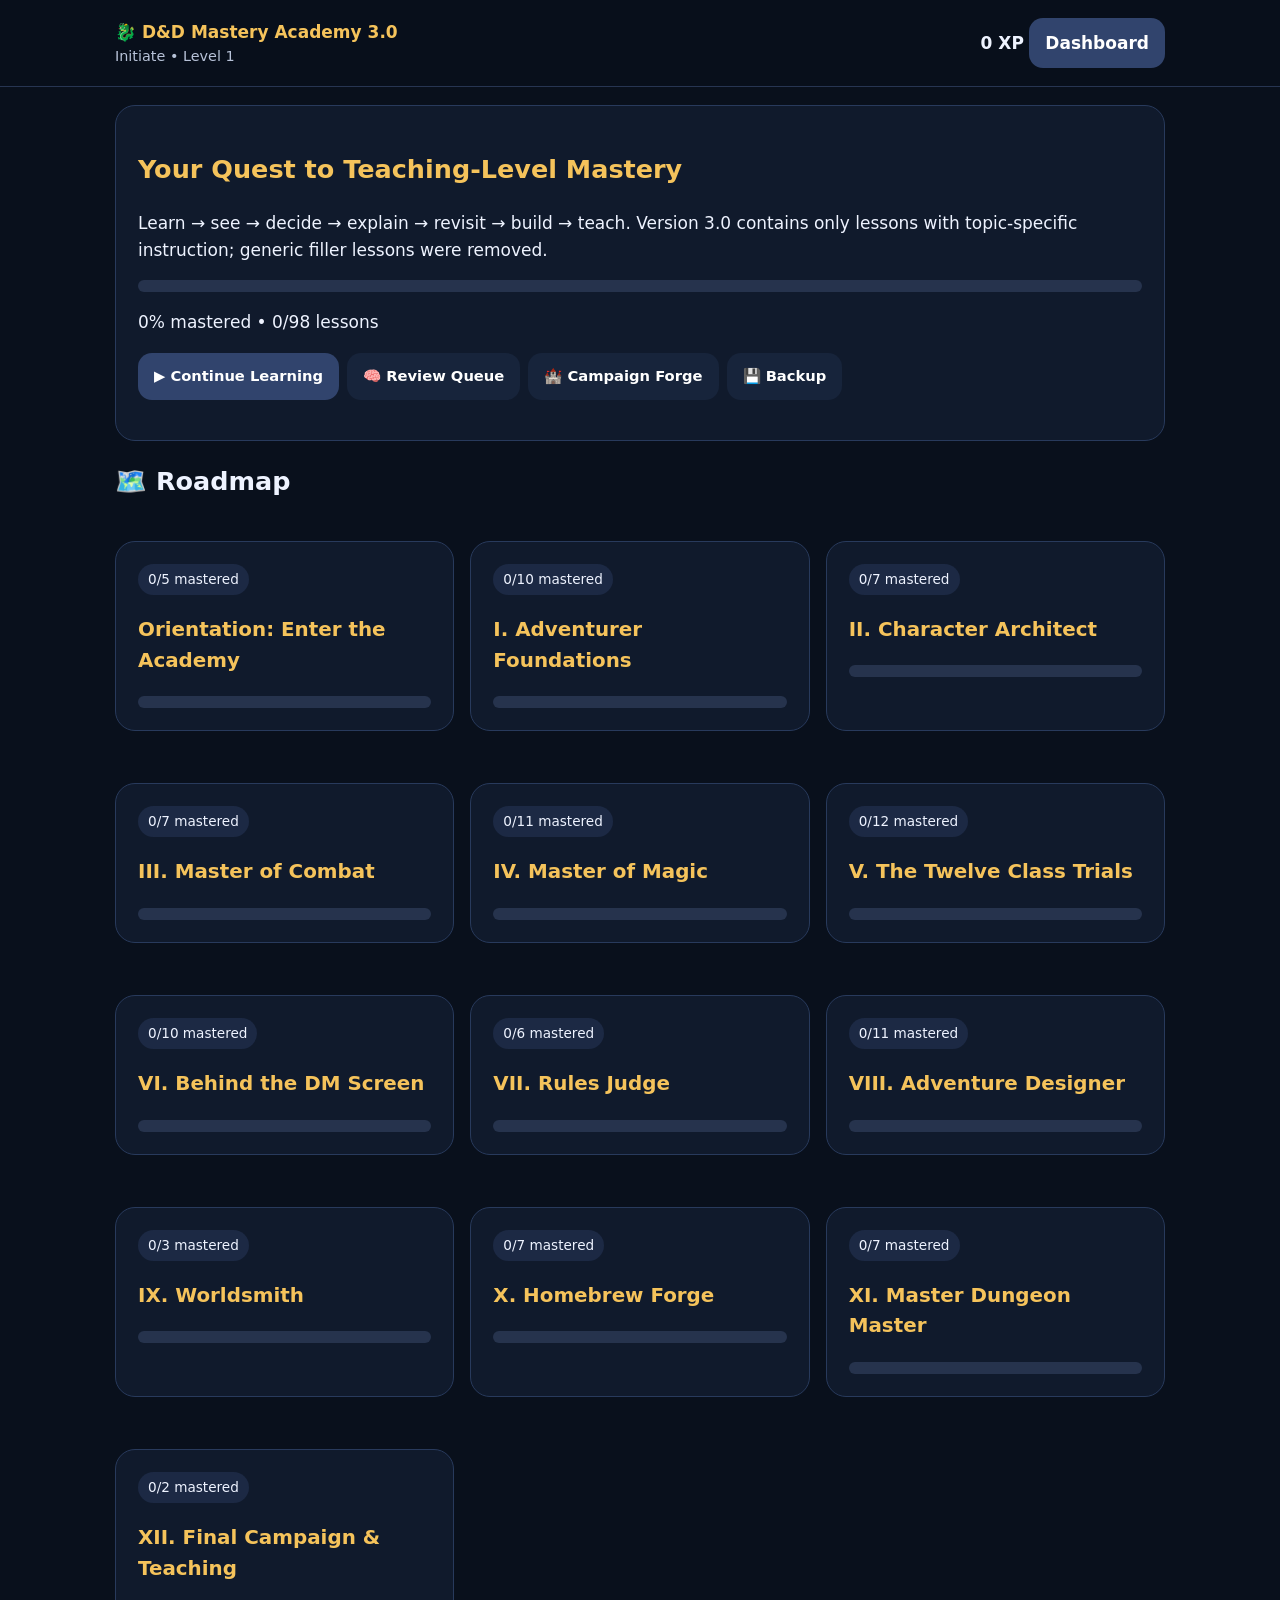
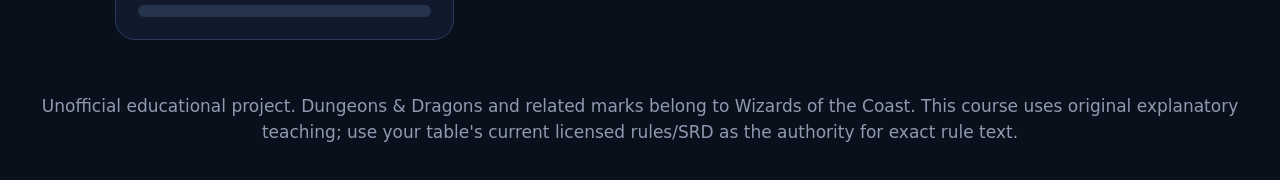
==== commit 441fc933: "Add files via upload" ====
--- a/index.html
+++ b/index.html
@@ -1,52 +1,7 @@
-<!doctype html><html lang="en"><head><meta charset="utf-8"><meta name="viewport" content="width=device-width,initial-scale=1"><title>D&D Mastery Academy 2.0</title>
-<style>
-:root{--bg:#090d15;--panel:#121a28;--panel2:#0d1420;--gold:#f0bd58;--text:#eef2f7;--muted:#aeb7c5;--line:#2b3850;--good:#3d8d66;--bad:#a44750;--blue:#456fb0}*{box-sizing:border-box}body{margin:0;font-family:system-ui,-apple-system,Segoe UI,sans-serif;background:radial-gradient(circle at 50% -20%,#26334b,#090d15 38%);color:var(--text);line-height:1.5}header{position:sticky;top:0;z-index:20;background:#090d15ee;border-bottom:1px solid var(--line);backdrop-filter:blur(10px)}.wrap{max-width:1120px;margin:auto;padding:18px}.top{display:flex;justify-content:space-between;align-items:center;gap:12px}.brand{font-weight:900;font-size:clamp(20px,4vw,31px);color:var(--gold)}button,.btn{border:0;border-radius:11px;padding:10px 14px;font-weight:800;cursor:pointer;background:var(--gold);color:#171006}.ghost{background:#263249;color:#fff}.small{font-size:13px;color:var(--muted)}.grid{display:grid;grid-template-columns:repeat(auto-fit,minmax(250px,1fr));gap:15px}.card{background:linear-gradient(145deg,#151f30,#0f1622);border:1px solid var(--line);border-radius:18px;padding:18px;margin:14px 0;box-shadow:0 14px 35px #0004}.course{cursor:pointer}.course:hover{border-color:#9c7b43}.gold{color:var(--gold)}.progress{height:12px;background:#273249;border-radius:99px;overflow:hidden}.bar{height:100%;background:linear-gradient(90deg,#9b6b2e,var(--gold))}.pill{display:inline-block;background:#263249;border-radius:99px;padding:4px 9px;margin:2px;font-size:12px}.hidden{display:none!important}.lessonNav{display:flex;gap:8px;overflow:auto;padding:8px 0}.lessonNav button{white-space:nowrap}.visual{font-family:ui-monospace,SFMono-Regular,monospace;background:#080d14;border:1px solid #26344b;padding:16px;border-radius:13px;white-space:pre-wrap;overflow:auto}.teach{border-left:5px solid var(--gold)}.example{border-left:5px solid #5d86c5}.practice{border-left:5px solid #a86272}.teachback{border-left:5px solid #6b9e78}textarea,input,select{width:100%;background:#0a101a;color:white;border:1px solid #364762;border-radius:9px;padding:11px;font:inherit}.choice{display:block;width:100%;margin:8px 0;text-align:left;background:#253148;color:white}.choice.good{background:#286646}.choice.bad{background:#78343b}.map{display:grid;grid-template-columns:repeat(7,42px);gap:3px;justify-content:center;margin:12px auto}.sq{height:42px;background:#1e2a3b;border:1px solid #3c4d66;display:grid;place-items:center;border-radius:4px}.hero{background:#315c91}.enemy{background:#7b3841}.cover{background:#62543a}.legend{text-align:center;color:var(--muted);font-size:13px}.dice{font-size:34px;text-align:center;padding:10px}.tabs{display:flex;gap:7px;flex-wrap:wrap}.tabs button{background:#263249;color:#fff}.notice{background:#17243a;border:1px solid #3d557b;border-radius:12px;padding:12px}.warn{background:#2a1e16;border:1px solid #73512c;border-radius:12px;padding:12px}.mastery{background:#10231c;border:1px solid #2f6c51}.checklist label{display:block;margin:7px 0}.footer{padding:35px;text-align:center;color:var(--muted)}@media(max-width:600px){.top{align-items:flex-start}.hideMobile{display:none}.wrap{padding:13px}.card{padding:15px}.map{grid-template-columns:repeat(7,36px)}.sq{height:36px}}
-</style></head><body><header><div class="wrap top"><div><div class="brand">🐉 D&D Mastery Academy <span class="small">2.0</span></div><div id="rank" class="small"></div></div><div><b id="xp">0 XP</b> <button class="ghost" onclick="go('dashboard')">Dashboard</button></div></div></header><main class="wrap">
-<section id="dashboard"><div class="card"><h1 class="gold">Your Quest to Teaching-Level Mastery</h1><p>This academy assumes zero D&D knowledge. Graduation requires more than clicking lessons: you must demonstrate player fluency, rules reasoning, DM judgment, campaign design, and the ability to teach a beginner.</p><div class="progress"><div id="overall" class="bar"></div></div><p><b id="pct"></b> complete • Graduation gate: all required lessons + mastery checks + capstone</p><div class="tabs"><button onclick="continueLearning()">▶ Continue Learning</button><button class="ghost" onclick="go('review')">🧠 Review Queue</button><button class="ghost" onclick="go('reference')">📜 Rules Compass</button><button class="ghost" onclick="go('forge')">🏰 Campaign Forge</button><button class="ghost" onclick="go('backup')">💾 Progress Backup</button></div></div>
-<div class="notice"><b>How lessons work:</b> 👀 Learn → 🗺️ See → 🎲 Decide → 🧠 Check → 👨‍🏫 Teach Back → ⭐ Master. You cannot mark a lesson mastered until you pass its knowledge check.</div><h2>🗺️ Complete Roadmap</h2><div id="courses" class="grid"></div></section>
+<!doctype html><html lang="en"><head><meta charset="utf-8"><meta name="viewport" content="width=device-width,initial-scale=1"><title>D&D Mastery Academy 3.0</title><style>*{box-sizing:border-box}body{margin:0;background:#09101c;color:#eef3ff;font:17px/1.55 system-ui,-apple-system,sans-serif}header{position:sticky;top:0;z-index:5;background:#09101cf2;border-bottom:1px solid #273552;padding:18px}.wrap{max-width:1050px;margin:auto}.top{display:flex;justify-content:space-between;gap:12px;align-items:center}.gold{color:#f5c35b}button{font:inherit;border:0;border-radius:14px;padding:12px 16px;background:#31446d;color:white;font-weight:750;cursor:pointer}button.alt{background:#17243b}button.choice{display:block;width:100%;text-align:left;margin:10px 0;background:#142037;border:1px solid #314365}.choice.good{background:#153d2b;border-color:#4eb67b}.choice.bad{background:#4a2025;border-color:#d16b74}.card{background:#101a2c;border:1px solid #283a5c;border-radius:20px;padding:22px;margin:18px 0}.course{cursor:pointer}.course:hover{border-color:#f5c35b}.small{font-size:.9rem;color:#b7c2d8}.pill{display:inline-block;background:#1c2944;border-radius:999px;padding:5px 10px;font-size:.85rem}.grid{display:grid;grid-template-columns:repeat(auto-fit,minmax(270px,1fr));gap:16px}.hidden{display:none}.visual{font-family:ui-monospace,monospace;background:#070c14;padding:18px;border-radius:14px;white-space:pre-wrap;border-left:5px solid #f5c35b}.example{background:#17263d;padding:15px;border-radius:14px;margin-top:12px}.progress{height:12px;background:#26334d;border-radius:9px;overflow:hidden}.bar{height:100%;background:#f5c35b}.tabs{display:flex;gap:8px;flex-wrap:wrap;margin:18px 0}.tabs button{font-size:.92rem}.lessonnav{display:flex;justify-content:space-between;gap:10px}.teachback textarea,.forge textarea{width:100%;background:#0a1220;color:#fff;border:1px solid #3a4d72;border-radius:12px;padding:12px;font:inherit}.map{display:grid;grid-template-columns:repeat(7,42px);gap:3px;overflow:auto}.sq{width:42px;height:42px;border:1px solid #53617b;display:grid;place-items:center;background:#192338}.sq.wall{background:#4c5260}.qa{border-left:5px solid #6ea8ff}.warn{border-left:5px solid #f5c35b}.footer{color:#8f9ab0;text-align:center;padding:35px 18px}.mastery{border:1px solid #8b6d2d;background:#171c2a}@media(max-width:600px){body{font-size:16px}.card{padding:17px;margin:13px 0}h1{font-size:1.6rem}.brand{font-size:1.25rem}.top{align-items:flex-start}.map{grid-template-columns:repeat(7,36px)}.sq{width:36px;height:36px}}</style></head><body><header><div class="wrap top"><div><b class="brand gold">🐉 D&D Mastery Academy 3.0</b><div id="rank" class="small"></div></div><div><b id="xp">0 XP</b> <button onclick="show('dash')">Dashboard</button></div></div></header><main class="wrap" id="app">
+<section id="dash"><div class="card"><h1 class="gold">Your Quest to Teaching-Level Mastery</h1><p>Learn → see → decide → explain → revisit → build → teach. Version 3.0 contains only lessons with topic-specific instruction; generic filler lessons were removed.</p><div class="progress"><div id="overall" class="bar"></div></div><p id="pct"></p><div class="tabs"><button onclick="continueLearning()">▶ Continue Learning</button><button class="alt" onclick="show('review')">🧠 Review Queue</button><button class="alt" onclick="show('forge')">🏰 Campaign Forge</button><button class="alt" onclick="show('backup')">💾 Backup</button></div></div><h2>🗺️ Roadmap</h2><div id="courses" class="grid"></div></section>
 <section id="course" class="hidden"></section><section id="lesson" class="hidden"></section>
-<section id="review" class="hidden"><button class="ghost" onclick="go('dashboard')">← Dashboard</button><div class="card"><h2>🧠 Mastery Review</h2><p>Missed checks are automatically queued here. Reopen the lesson, correct the misconception, then pass it again.</p><div id="reviewList"></div></div></section>
-<section id="reference" class="hidden"><button class="ghost" onclick="go('dashboard')">← Dashboard</button><div class="card"><h2>📜 Rules Compass</h2><p>Use this as a memory aid, not a substitute for the full lesson.</p><div class="visual">CORE PLAY LOOP
-DM frames situation → player states intent & approach → DM decides if uncertainty needs rules/dice → resolve → consequence changes situation
-
-D20 LOOP
-d20 + relevant ability modifier + proficiency IF applicable + other modifiers → compare with target
-
-TURN SCAN
-Position → movement → Action → possible Bonus Action → possible Reaction trigger → resources → allies/enemies
-
-SPELL SCAN
-Casting time → range → components → target/area → attack/save → effect → duration → concentration?
-
-DM RULING METHOD
-Clarify intent → identify rule → identify trigger/target/timing → decide whether roll is needed → resolve → narrate consequence → note precedent</div><p><span class="pill">📘 Core/current</span><span class="pill">🕰️ 2014 legacy difference</span><span class="pill">🧩 table/optional choice</span><span class="pill">🔨 homebrew/training</span></p></div></section>
-<section id="forge" class="hidden"><button class="ghost" onclick="go('dashboard')">← Dashboard</button><div class="card"><h2>🏰 Campaign Forge</h2><p>This becomes your graduation campaign. Notes save on this device and are included in exported progress.</p><div id="forgeFields"></div></div></section>
-<section id="backup" class="hidden"><button class="ghost" onclick="go('dashboard')">← Dashboard</button><div class="card"><h2>💾 Progress Backup & Migration</h2><p><b>Export regularly.</b> Your GitHub Pages site is permanent, but browser storage can be erased. Export creates a portable JSON backup that a future Academy version can import.</p><button onclick="exportProgress()">Download Progress Backup</button><h3>Import</h3><input id="importFile" type="file" accept="application/json"><button class="ghost" onclick="importProgress()">Import Selected Backup</button><p id="importMsg"></p></div></section>
-</main><div class="footer">Unofficial educational project. Dungeons & Dragons and related marks belong to Wizards of the Coast. Rules teaching is original explanatory material; consult your table's licensed rulebooks/SRD for authoritative text.</div>
-<script>
-const COURSES=[{"name": "Orientation: Enter the Academy", "desc": "Learn what D&D is, how a table works, how rules are organized, and how this academy measures mastery", "lessons": [{"title": "What D&D is", "teach": "Dungeons & Dragons is a cooperative tabletop roleplaying game. Players describe what their characters attempt; one player, the Dungeon Master (DM), portrays the world and adjudicates uncertainty; dice help resolve uncertain outcomes. There is no single “winner.” The group creates an unfolding adventure together.", "visual": "PLAYER describes intent → DM describes world/decides if a roll is needed → DICE resolve uncertainty → DM narrates consequence", "example": "A rogue says, “I check the statue for a hidden switch.” The DM decides whether discovery is automatic, impossible, or uncertain enough for a check. The die is not the story; it helps answer an uncertain question in the story.", "question": "Who normally portrays the world and adjudicates uncertain outcomes?", "options": ["The DM", "The player with highest level", "Whoever owns the dice", "No one"], "answer": 0, "why": "The DM presents the world and adjudicates; players decide their characters’ actions."}, {"title": "2024 vs. 2014 rules", "teach": "This academy uses the revised 2024 fifth-edition rules as its default. Many tables still use the 2014 fifth-edition books. The games are closely related, but character options, terminology, class features, spells, and some procedures differ. Always establish which ruleset and sources a table uses before building a character.", "visual": "TABLE RULESET → 2024 revised by default | 2014 legacy when labeled | DM/table choices override optional material", "example": "If a 2014 guide tells you a class gains a feature at a certain level, do not assume the 2024 version is identical. Check the version of the rule your table is actually using.", "question": "What is the best way to master this topic?", "options": ["Read the name once", "Connect the rule to a scenario, make a decision, and explain why", "Memorize without using it", "Skip practice"], "answer": 1, "why": "Application and teach-back reveal whether you actually understand the concept."}, {"title": "Anatomy of a session", "teach": "A session is one meeting of play. A campaign is the longer sequence of connected sessions; an adventure is a playable problem or arc inside it. Most sessions cycle among social interaction, exploration, and combat, with the DM framing scenes and players choosing what to do.", "visual": "CAMPAIGN → adventures → sessions → scenes → player choices → consequences", "example": "A three-hour session might begin with negotiation in a tavern, continue with travel through ruins, and end halfway through a combat. The next session resumes from that state.", "question": "What is the best way to master this topic?", "options": ["Read the name once", "Connect the rule to a scenario, make a decision, and explain why", "Memorize without using it", "Skip practice"], "answer": 1, "why": "Application and teach-back reveal whether you actually understand the concept."}, {"title": "Table expectations & consent", "teach": "Good D&D requires shared expectations. Session Zero is where the group aligns on tone, rules sources, attendance, character fit, boundaries, safety tools, PvP, house rules, and what kind of fun everyone wants. Consent is ongoing; a player can raise a boundary during play.", "visual": "SESSION ZERO: tone • schedule • rules • characters • boundaries • safety • house rules • PvP • expectations", "example": "A horror campaign can still have boundaries. “Dark fantasy” does not automatically mean every subject is welcome at the table.", "question": "What is the best way to master this topic?", "options": ["Read the name once", "Connect the rule to a scenario, make a decision, and explain why", "Memorize without using it", "Skip practice"], "answer": 1, "why": "Application and teach-back reveal whether you actually understand the concept."}, {"title": "How to read rules", "teach": "Read rules literally but in context. Identify the game term, trigger, target, timing, duration, resource cost, and exception. Specific rules can override general rules when they directly apply. Do not import ordinary-language assumptions when the game defines a term.", "visual": "TRIGGER → COST → TARGET → RESOLUTION → DURATION → EXCEPTIONS", "example": "If a feature says “when you hit with an attack,” it does not trigger merely because you attempted an attack. The hit is part of the trigger.", "question": "What is the best way to master this topic?", "options": ["Read the name once", "Connect the rule to a scenario, make a decision, and explain why", "Memorize without using it", "Skip practice"], "answer": 1, "why": "Application and teach-back reveal whether you actually understand the concept."}, {"title": "Diagnostic adventure", "teach": "Diagnostic adventure is a required part of this course because it changes real decisions at the table. Build a correct mental model before memorizing mechanics. In this lesson you will learn the concept, inspect an example, make a decision, and then explain the idea in your own words.", "visual": "DIAGNOSTIC ADVENTURE → definition → when it matters → decision → consequence → teach-back", "example": "Practice lens: Ask “who decides what, when do dice enter, and what information is shared?”", "question": "What is the best way to master this topic?", "options": ["Read the name once", "Connect the rule to a scenario, make a decision, and explain why", "Memorize without using it", "Skip practice"], "answer": 1, "why": "Application and teach-back reveal whether you actually understand the concept."}]}, {"name": "I. Adventurer Foundations", "desc": "Master the core language of play through short playable scenes", "lessons": [{"title": "The d20 test", "teach": "Most uncertain checks use a d20. Roll the d20, add the relevant ability modifier and any applicable proficiency bonus or other modifiers, then compare the total to a target number. Do not roll just because an action was described: if success is certain, failure is impossible, or the outcome has no meaningful uncertainty, the DM can simply narrate the result.", "visual": "INTENT → uncertainty/stakes? → d20 + modifiers → compare to target → consequence", "example": "You try to leap to a wet hanging chain over a pit. Falling matters and success is uncertain, so a check may be appropriate. Opening an unlocked door normally needs no roll.", "question": "When is a roll most useful?", "options": ["Whenever anyone speaks", "When outcome is uncertain and consequences matter", "Only during combat", "After the DM decides the outcome"], "answer": 1, "why": "Dice resolve uncertainty; routine or certain outcomes often need no roll."}, {"title": "Six abilities & modifiers", "teach": "The six abilities are Strength, Dexterity, Constitution, Intelligence, Wisdom, and Charisma. The score describes raw capability; the ability modifier is the number commonly added to rolls. In fifth edition, modifier = floor((score − 10) / 2).", "visual": "STR power • DEX agility • CON endurance • INT reasoning • WIS awareness/judgment • CHA presence", "example": "A Strength 16 character has a +3 Strength modifier. A Wisdom 8 character has a −1 Wisdom modifier.", "question": "What is the best way to master this topic?", "options": ["Read the name once", "Connect the rule to a scenario, make a decision, and explain why", "Memorize without using it", "Skip practice"], "answer": 1, "why": "Application and teach-back reveal whether you actually understand the concept."}, {"title": "Proficiency", "teach": "Proficiency represents trained competence. Your proficiency bonus increases with character level and is added only when a rule says your proficiency applies, such as a proficient skill, saving throw, weapon, or tool. You normally do not add the same proficiency bonus more than once unless a feature such as Expertise changes the calculation.", "visual": "d20 + ability modifier + proficiency IF proficient", "example": "Two characters can both have Dexterity 16, but the one proficient in Stealth is usually better at Stealth checks because proficiency is added.", "question": "When do you add proficiency bonus?", "options": ["Every d20 roll", "Only when a rule says proficiency applies", "Only attacks", "Only at level 1"], "answer": 1, "why": "Proficiency is conditional, not universal."}, {"title": "Advantage & disadvantage", "teach": "With advantage, roll two d20s and use the higher result. With disadvantage, roll two and use the lower. Multiple sources of advantage do not normally stack into extra d20s; likewise for disadvantage. If both apply, they normally cancel for that roll.", "visual": "ADV: 2d20 → HIGHER     DIS: 2d20 → LOWER     BOTH → normal d20", "example": "Attacking a target you cannot see may impose disadvantage, while another effect might grant advantage. If both apply, the attack is normally rolled without either.", "question": "Advantage normally means…", "options": ["+5", "Roll two d20s, use higher", "Reroll damage", "Automatic success"], "answer": 1, "why": "Advantage changes the d20 roll, not the target number."}, {"title": "DCs and opposed situations", "teach": "A Difficulty Class (DC) is the target number for a check or save. The DM sets or uses a rule-provided DC based on the task, not on whether the DM wants a particular story outcome. In many opposed situations, modern fifth-edition rules use fixed DCs or specific procedures rather than automatically having both sides roll.", "visual": "TOTAL ≥ DC → succeeds at the defined task; TOTAL < DC → does not achieve it as defined", "example": "Climbing a slick wall can have a DC reflecting how difficult the wall is. A higher-level hero does not make the wall itself harder merely because the hero is skilled.", "question": "What is the best way to master this topic?", "options": ["Read the name once", "Connect the rule to a scenario, make a decision, and explain why", "Memorize without using it", "Skip practice"], "answer": 1, "why": "Application and teach-back reveal whether you actually understand the concept."}, {"title": "Saving throws", "teach": "A saving throw is a reactive defense against an effect such as poison, a spell, or a hazard. The effect tells you which ability save to make and what happens on success or failure. A save is not something a player freely substitutes for a different ability.", "visual": "EFFECT names save → roll d20 + ability mod + proficiency if proficient → compare to save DC → apply outcome", "example": "A dragon breathes fire and the effect calls for a Dexterity saving throw. You do not choose Strength because your Strength is higher.", "question": "What is the best way to master this topic?", "options": ["Read the name once", "Connect the rule to a scenario, make a decision, and explain why", "Memorize without using it", "Skip practice"], "answer": 1, "why": "Application and teach-back reveal whether you actually understand the concept."}, {"title": "Movement & exploration", "teach": "Movement & exploration is a required part of this course because it changes real decisions at the table. This is part of the core resolution engine. Connect the term to the d20 loop and to a concrete scene. In this lesson you will learn the concept, inspect an example, make a decision, and then explain the idea in your own words.", "visual": "MOVEMENT & EXPLORATION → definition → when it matters → decision → consequence → teach-back", "example": "Practice lens: Name the trigger, the roll if any, the modifier, the target, and the consequence.", "question": "What is the best way to master this topic?", "options": ["Read the name once", "Connect the rule to a scenario, make a decision, and explain why", "Memorize without using it", "Skip practice"], "answer": 1, "why": "Application and teach-back reveal whether you actually understand the concept."}, {"title": "Social interaction", "teach": "Social interaction is a required part of this course because it changes real decisions at the table. This is part of the core resolution engine. Connect the term to the d20 loop and to a concrete scene. In this lesson you will learn the concept, inspect an example, make a decision, and then explain the idea in your own words.", "visual": "SOCIAL INTERACTION → definition → when it matters → decision → consequence → teach-back", "example": "Practice lens: Name the trigger, the roll if any, the modifier, the target, and the consequence.", "question": "What is the best way to master this topic?", "options": ["Read the name once", "Connect the rule to a scenario, make a decision, and explain why", "Memorize without using it", "Skip practice"], "answer": 1, "why": "Application and teach-back reveal whether you actually understand the concept."}, {"title": "Initiative", "teach": "Initiative establishes turn order when precise timing matters, most commonly in combat. Roll initiative as the rules specify, order combatants, then proceed through rounds. A round is an abstraction in which every combatant gets a turn; initiative is not a measure of real-world reaction speed alone.", "visual": "ROLL initiative → order highest to lowest → turns → next round", "example": "If the rogue acts before the ogre in round 1, the order normally remains the same in later rounds unless a rule changes it.", "question": "What is the best way to master this topic?", "options": ["Read the name once", "Connect the rule to a scenario, make a decision, and explain why", "Memorize without using it", "Skip practice"], "answer": 1, "why": "Application and teach-back reveal whether you actually understand the concept."}, {"title": "Actions & attacks", "teach": "On your turn you can move up to your Speed and take one Action. A Bonus Action exists only when a rule grants something you can do as a Bonus Action. A Reaction is usually triggered by a specified event and is limited by its rules. The Attack action can include one or more attacks depending on features.", "visual": "TURN = movement + Action + possible Bonus Action; REACTION = trigger-based", "example": "A level-1 fighter taking the Attack action normally makes one attack. A later Extra Attack feature can change how many attacks that action contains.", "question": "A Bonus Action is available when…", "options": ["Every turn automatically", "A rule gives you something to do as a Bonus Action", "You skip movement", "You miss an attack"], "answer": 1, "why": "Bonus Actions are feature/rule granted."}, {"title": "Damage, healing & death", "teach": "Damage reduces Hit Points (HP). Healing restores HP up to the maximum. Reaching 0 HP usually causes a player character to fall unconscious and enter the game’s death/dying procedure rather than automatically die. Massive damage and special effects can be exceptions.", "visual": "HP > 0 → functioning | HP reaches 0 → dying rules | healing above 0 → conscious unless another effect prevents it", "example": "A cleric heals an unconscious ally at 0 HP. Once the ally has positive HP, they normally regain consciousness; death-save results do not remain as a separate injury track.", "question": "What is the best way to master this topic?", "options": ["Read the name once", "Connect the rule to a scenario, make a decision, and explain why", "Memorize without using it", "Skip practice"], "answer": 1, "why": "Application and teach-back reveal whether you actually understand the concept."}, {"title": "Resting & conditions", "teach": "Rest procedures restore resources according to their rules. Conditions are named packages of effects—such as Grappled, Prone, or Unconscious—so read the condition itself rather than guessing from the everyday word. Some conditions end through a save, an action, movement, time, or another stated method.", "visual": "CONDITION NAME → exact effects → ending condition", "example": "“Prone” has specific mechanical consequences. Being described narratively as “off balance” does not automatically mean the Prone condition applies.", "question": "What is the best way to master this topic?", "options": ["Read the name once", "Connect the rule to a scenario, make a decision, and explain why", "Memorize without using it", "Skip practice"], "answer": 1, "why": "Application and teach-back reveal whether you actually understand the concept."}, {"title": "Foundation dungeon", "teach": "Foundation dungeon is a required part of this course because it changes real decisions at the table. This is part of the core resolution engine. Connect the term to the d20 loop and to a concrete scene. In this lesson you will learn the concept, inspect an example, make a decision, and then explain the idea in your own words.", "visual": "FOUNDATION DUNGEON → definition → when it matters → decision → consequence → teach-back", "example": "Practice lens: Name the trigger, the roll if any, the modifier, the target, and the consequence.", "question": "What is the best way to master this topic?", "options": ["Read the name once", "Connect the rule to a scenario, make a decision, and explain why", "Memorize without using it", "Skip practice"], "answer": 1, "why": "Application and teach-back reveal whether you actually understand the concept."}, {"title": "Foundations exam", "teach": "Foundations exam is a required part of this course because it changes real decisions at the table. This is part of the core resolution engine. Connect the term to the d20 loop and to a concrete scene. In this lesson you will learn the concept, inspect an example, make a decision, and then explain the idea in your own words.", "visual": "FOUNDATIONS EXAM → definition → when it matters → decision → consequence → teach-back", "example": "Practice lens: Name the trigger, the roll if any, the modifier, the target, and the consequence.", "question": "What is the best way to master this topic?", "options": ["Read the name once", "Connect the rule to a scenario, make a decision, and explain why", "Memorize without using it", "Skip practice"], "answer": 1, "why": "Application and teach-back reveal whether you actually understand the concept."}]}, {"name": "II. Character Architect", "desc": "Build legal, expressive characters and understand advancement from level 1 through 20", "lessons": [{"title": "Character concept", "teach": "Start with a playable idea: who is this person, what do they want, and what do you want to do at the table? Then translate that fantasy into class, species, background, abilities, proficiencies, and equipment. Mechanics should support the concept, while the concept should still cooperate with the campaign.", "visual": "FANTASY → party role → class → abilities → background/species → details", "example": "“A protective former guard who stands between danger and friends” can naturally point toward a durable martial character without requiring you to know every build first.", "question": "What is the best way to master this topic?", "options": ["Read the name once", "Connect the rule to a scenario, make a decision, and explain why", "Memorize without using it", "Skip practice"], "answer": 1, "why": "Application and teach-back reveal whether you actually understand the concept."}, {"title": "Ability scores", "teach": "Ability scores shape many modifiers and prerequisites. Build them using the method your table allows, then prioritize abilities your class actually uses. Constitution matters broadly because it influences durability; other priorities depend on class and concept.", "visual": "CLASS needs → primary ability → Constitution/defense → supporting abilities", "example": "A wizard generally values Intelligence because it drives wizard spellcasting; choosing high Strength instead can be a roleplaying choice, but it changes effectiveness.", "question": "What is the best way to master this topic?", "options": ["Read the name once", "Connect the rule to a scenario, make a decision, and explain why", "Memorize without using it", "Skip practice"], "answer": 1, "why": "Application and teach-back reveal whether you actually understand the concept."}, {"title": "Species", "teach": "Species represents innate fantasy traits such as movement, size category, senses, and special abilities. In the 2024 core game, the Player’s Handbook presents Aasimar, Dragonborn, Dwarf, Elf, Gnome, Goliath, Halfling, Human, Orc, and Tiefling. Your table may allow additional official or third-party species.", "visual": "SPECIES = innate traits; BACKGROUND = learned past; CLASS = adventuring training/power", "example": "Choosing Elf changes species traits; it does not force you to be a ranger or wizard. Species and class are separate choices.", "question": "What is the best way to master this topic?", "options": ["Read the name once", "Connect the rule to a scenario, make a decision, and explain why", "Memorize without using it", "Skip practice"], "answer": 1, "why": "Application and teach-back reveal whether you actually understand the concept."}, {"title": "Backgrounds & origin feats", "teach": "Background describes formative experience before adventuring and supplies defined character-building benefits in the 2024 rules, including an Origin feat. Background is mechanical as well as narrative, so use the version and customization rules your table permits.", "visual": "PAST → background benefits → Origin feat → proficiencies/details", "example": "A soldier-like background can explain training and contacts, while your class determines your main adventuring progression.", "question": "What is the best way to master this topic?", "options": ["Read the name once", "Connect the rule to a scenario, make a decision, and explain why", "Memorize without using it", "Skip practice"], "answer": 1, "why": "Application and teach-back reveal whether you actually understand the concept."}, {"title": "Languages & proficiencies", "teach": "Languages & proficiencies is a required part of this course because it changes real decisions at the table. Character building is a dependency chain: concept and class needs determine which later choices matter. In this lesson you will learn the concept, inspect an example, make a decision, and then explain the idea in your own words.", "visual": "LANGUAGES & PROFICIENCIES → definition → when it matters → decision → consequence → teach-back", "example": "Practice lens: Check legality first, then role, action economy, defenses, and theme.", "question": "What is the best way to master this topic?", "options": ["Read the name once", "Connect the rule to a scenario, make a decision, and explain why", "Memorize without using it", "Skip practice"], "answer": 1, "why": "Application and teach-back reveal whether you actually understand the concept."}, {"title": "Equipment & armor", "teach": "Weapons, armor, shields, tools, adventuring gear, and currency solve practical problems. Armor Class (AC) represents how hard you are to hit with attacks; armor formulas and proficiency matter. Wearing armor without the required proficiency can carry penalties, so “higher listed AC” is not automatically better.", "visual": "ATTACK ROLL vs AC; armor formula + shield/feature bonuses as applicable", "example": "A character proficient only with light armor should not casually put on heavy armor because the number looks larger; proficiency rules matter.", "question": "What is the best way to master this topic?", "options": ["Read the name once", "Connect the rule to a scenario, make a decision, and explain why", "Memorize without using it", "Skip practice"], "answer": 1, "why": "Application and teach-back reveal whether you actually understand the concept."}, {"title": "Hit points & Hit Dice", "teach": "Hit Points measure your ability to stay in the fight, not just literal flesh wounds. Maximum HP grows with class levels and Constitution. Hit Dice are a separate resource tied to class levels and are commonly spent during rests to recover HP; they are not your attack dice.", "visual": "MAX HP ≠ Hit Dice pool; Hit Dice can fuel rest recovery", "example": "A fighter’s Hit Die size helps determine HP and rest recovery. It does not mean every fighter attack uses that die.", "question": "What is the best way to master this topic?", "options": ["Read the name once", "Connect the rule to a scenario, make a decision, and explain why", "Memorize without using it", "Skip practice"], "answer": 1, "why": "Application and teach-back reveal whether you actually understand the concept."}, {"title": "Feats", "teach": "Feats are packages of special capabilities. Some are Origin feats; others have level or other prerequisites. Evaluate a feat by what it changes in your action economy, defenses, offense, utility, or character concept—not by a single flashy sentence.", "visual": "PREREQUISITE → benefit → frequency/resource → interaction with build", "example": "A feat that competes for your Bonus Action may be less useful in a build that already uses its Bonus Action every round.", "question": "What is the best way to master this topic?", "options": ["Read the name once", "Connect the rule to a scenario, make a decision, and explain why", "Memorize without using it", "Skip practice"], "answer": 1, "why": "Application and teach-back reveal whether you actually understand the concept."}, {"title": "Multiclassing", "teach": "Multiclassing trades deeper progression in one class for levels in another. It has prerequisites and special rules for proficiencies and spellcasting. The key cost is delayed class features, feats, and high-level abilities; a thematic combination is not automatically a strong mechanical combination.", "visual": "LEVEL gained → choose class → meet prerequisites → apply multiclass rules → recalculate features", "example": "Taking one level in another class can grant useful tools, but it also delays the level at which your original class gains its next feature.", "question": "What is the best way to master this topic?", "options": ["Read the name once", "Connect the rule to a scenario, make a decision, and explain why", "Memorize without using it", "Skip practice"], "answer": 1, "why": "Application and teach-back reveal whether you actually understand the concept."}, {"title": "Level-up workflow", "teach": "Level-up workflow is a required part of this course because it changes real decisions at the table. Character building is a dependency chain: concept and class needs determine which later choices matter. In this lesson you will learn the concept, inspect an example, make a decision, and then explain the idea in your own words.", "visual": "LEVEL-UP WORKFLOW → definition → when it matters → decision → consequence → teach-back", "example": "Practice lens: Check legality first, then role, action economy, defenses, and theme.", "question": "What is the best way to master this topic?", "options": ["Read the name once", "Connect the rule to a scenario, make a decision, and explain why", "Memorize without using it", "Skip practice"], "answer": 1, "why": "Application and teach-back reveal whether you actually understand the concept."}, {"title": "Tier 1 builds", "teach": "Tier 1 builds is a required part of this course because it changes real decisions at the table. Character building is a dependency chain: concept and class needs determine which later choices matter. In this lesson you will learn the concept, inspect an example, make a decision, and then explain the idea in your own words.", "visual": "TIER 1 BUILDS → definition → when it matters → decision → consequence → teach-back", "example": "Practice lens: Check legality first, then role, action economy, defenses, and theme.", "question": "What is the best way to master this topic?", "options": ["Read the name once", "Connect the rule to a scenario, make a decision, and explain why", "Memorize without using it", "Skip practice"], "answer": 1, "why": "Application and teach-back reveal whether you actually understand the concept."}, {"title": "Tier 2 builds", "teach": "Tier 2 builds is a required part of this course because it changes real decisions at the table. Character building is a dependency chain: concept and class needs determine which later choices matter. In this lesson you will learn the concept, inspect an example, make a decision, and then explain the idea in your own words.", "visual": "TIER 2 BUILDS → definition → when it matters → decision → consequence → teach-back", "example": "Practice lens: Check legality first, then role, action economy, defenses, and theme.", "question": "What is the best way to master this topic?", "options": ["Read the name once", "Connect the rule to a scenario, make a decision, and explain why", "Memorize without using it", "Skip practice"], "answer": 1, "why": "Application and teach-back reveal whether you actually understand the concept."}, {"title": "Tier 3 builds", "teach": "Tier 3 builds is a required part of this course because it changes real decisions at the table. Character building is a dependency chain: concept and class needs determine which later choices matter. In this lesson you will learn the concept, inspect an example, make a decision, and then explain the idea in your own words.", "visual": "TIER 3 BUILDS → definition → when it matters → decision → consequence → teach-back", "example": "Practice lens: Check legality first, then role, action economy, defenses, and theme.", "question": "What is the best way to master this topic?", "options": ["Read the name once", "Connect the rule to a scenario, make a decision, and explain why", "Memorize without using it", "Skip practice"], "answer": 1, "why": "Application and teach-back reveal whether you actually understand the concept."}, {"title": "Tier 4 builds", "teach": "Tier 4 builds is a required part of this course because it changes real decisions at the table. Character building is a dependency chain: concept and class needs determine which later choices matter. In this lesson you will learn the concept, inspect an example, make a decision, and then explain the idea in your own words.", "visual": "TIER 4 BUILDS → definition → when it matters → decision → consequence → teach-back", "example": "Practice lens: Check legality first, then role, action economy, defenses, and theme.", "question": "What is the best way to master this topic?", "options": ["Read the name once", "Connect the rule to a scenario, make a decision, and explain why", "Memorize without using it", "Skip practice"], "answer": 1, "why": "Application and teach-back reveal whether you actually understand the concept."}, {"title": "Character lab practical", "teach": "Character lab practical is a required part of this course because it changes real decisions at the table. Character building is a dependency chain: concept and class needs determine which later choices matter. In this lesson you will learn the concept, inspect an example, make a decision, and then explain the idea in your own words.", "visual": "CHARACTER LAB PRACTICAL → definition → when it matters → decision → consequence → teach-back", "example": "Practice lens: Check legality first, then role, action economy, defenses, and theme.", "question": "What is the best way to master this topic?", "options": ["Read the name once", "Connect the rule to a scenario, make a decision, and explain why", "Memorize without using it", "Skip practice"], "answer": 1, "why": "Application and teach-back reveal whether you actually understand the concept."}]}, {"name": "III. Master of Combat", "desc": "Turn rules knowledge into tactical fluency", "lessons": [{"title": "Action economy", "teach": "Action economy is the practical value of turns and reactions. A side that gets more meaningful actions, attacks, control effects, and reactions often has a major tactical advantage. Strong play asks not only “how much damage?” but “what does this cost me this turn, and what does it enable?”", "visual": "MOVE + ACTION + possible BONUS + REACTION opportunities", "example": "Using an Action to help an ally may outperform a weak attack if it enables a decisive hit or prevents a dangerous enemy action.", "question": "What is the best way to master this topic?", "options": ["Read the name once", "Connect the rule to a scenario, make a decision, and explain why", "Memorize without using it", "Skip practice"], "answer": 1, "why": "Application and teach-back reveal whether you actually understand the concept."}, {"title": "Attack rolls & Armor Class", "teach": "An attack roll is a d20 test against Armor Class. Roll d20, add the attack modifier, and compare the total to the target’s AC. A natural 20 and natural 1 have special attack-roll rules; do not automatically apply those meanings to every kind of d20 test.", "visual": "d20 + attack modifier ≥ AC → hit → roll damage", "example": "An attack total of 17 hits AC 17. Damage is rolled only after the attack hits unless a rule says otherwise.", "question": "What is the best way to master this topic?", "options": ["Read the name once", "Connect the rule to a scenario, make a decision, and explain why", "Memorize without using it", "Skip practice"], "answer": 1, "why": "Application and teach-back reveal whether you actually understand the concept."}, {"title": "Melee & ranged combat", "teach": "Melee & ranged combat is a required part of this course because it changes real decisions at the table. Combat mastery comes from timing, geometry, resource use, and team coordination—not damage alone. In this lesson you will learn the concept, inspect an example, make a decision, and then explain the idea in your own words.", "visual": "MELEE & RANGED COMBAT → definition → when it matters → decision → consequence → teach-back", "example": "Practice lens: Before acting, scan position, threats, allies, resources, and what your action prevents/enables.", "question": "What is the best way to master this topic?", "options": ["Read the name once", "Connect the rule to a scenario, make a decision, and explain why", "Memorize without using it", "Skip practice"], "answer": 1, "why": "Application and teach-back reveal whether you actually understand the concept."}, {"title": "Movement & positioning", "teach": "Movement & positioning is a required part of this course because it changes real decisions at the table. Combat mastery comes from timing, geometry, resource use, and team coordination—not damage alone. In this lesson you will learn the concept, inspect an example, make a decision, and then explain the idea in your own words.", "visual": "MOVEMENT & POSITIONING → definition → when it matters → decision → consequence → teach-back", "example": "Practice lens: Before acting, scan position, threats, allies, resources, and what your action prevents/enables.", "question": "What is the best way to master this topic?", "options": ["Read the name once", "Connect the rule to a scenario, make a decision, and explain why", "Memorize without using it", "Skip practice"], "answer": 1, "why": "Application and teach-back reveal whether you actually understand the concept."}, {"title": "Opportunity attacks", "teach": "Opportunity attacks is a required part of this course because it changes real decisions at the table. Combat mastery comes from timing, geometry, resource use, and team coordination—not damage alone. In this lesson you will learn the concept, inspect an example, make a decision, and then explain the idea in your own words.", "visual": "OPPORTUNITY ATTACKS → definition → when it matters → decision → consequence → teach-back", "example": "Practice lens: Before acting, scan position, threats, allies, resources, and what your action prevents/enables.", "question": "What is the best way to master this topic?", "options": ["Read the name once", "Connect the rule to a scenario, make a decision, and explain why", "Memorize without using it", "Skip practice"], "answer": 1, "why": "Application and teach-back reveal whether you actually understand the concept."}, {"title": "Cover", "teach": "Cover represents physical protection between attacker and target. The rules distinguish degrees of cover, which can improve AC and Dexterity saves or prevent direct targeting entirely. Cover depends on geometry and the line between creatures, not merely on saying “I hide behind something.”", "visual": "ATTACKER → obstruction → TARGET; more obstruction = stronger cover", "example": "A waist-high stone wall can protect a creature from a ranged attack even though the creature remains visible.", "question": "What is the best way to master this topic?", "options": ["Read the name once", "Connect the rule to a scenario, make a decision, and explain why", "Memorize without using it", "Skip practice"], "answer": 1, "why": "Application and teach-back reveal whether you actually understand the concept."}, {"title": "Grapple & shove", "teach": "Grappling and shoving are special ways to control position rather than simply deal weapon damage. Use the current 2024 procedure for unarmed strikes and the resulting conditions/effects rather than relying on older 2014 contest procedures.", "visual": "UNARMED STRIKE option → damage / grapple / shove → target resolves by current rule", "example": "A guide written for 2014 may tell you to make an Athletics contest. That is exactly the kind of legacy difference this academy flags.", "question": "What is the best way to master this topic?", "options": ["Read the name once", "Connect the rule to a scenario, make a decision, and explain why", "Memorize without using it", "Skip practice"], "answer": 1, "why": "Application and teach-back reveal whether you actually understand the concept."}, {"title": "Conditions", "teach": "Conditions are reusable rules modules. Mastery means knowing the common ones and, more importantly, knowing to check the exact condition text when precision matters. Conditions can interact: for example, being unable to move can matter differently from having Speed reduced to 0.", "visual": "NAME → mechanical effects → interactions → ending method", "example": "Do not improvise extra penalties because a condition sounds severe; apply the stated effects unless the situation independently calls for something else.", "question": "What is the best way to master this topic?", "options": ["Read the name once", "Connect the rule to a scenario, make a decision, and explain why", "Memorize without using it", "Skip practice"], "answer": 1, "why": "Application and teach-back reveal whether you actually understand the concept."}, {"title": "Weapon mastery & two-weapon concepts", "teach": "Weapon mastery & two-weapon concepts is a required part of this course because it changes real decisions at the table. Combat mastery comes from timing, geometry, resource use, and team coordination—not damage alone. In this lesson you will learn the concept, inspect an example, make a decision, and then explain the idea in your own words.", "visual": "WEAPON MASTERY & TWO-WEAPON CONCEPTS → definition → when it matters → decision → consequence → teach-back", "example": "Practice lens: Before acting, scan position, threats, allies, resources, and what your action prevents/enables.", "question": "What is the best way to master this topic?", "options": ["Read the name once", "Connect the rule to a scenario, make a decision, and explain why", "Memorize without using it", "Skip practice"], "answer": 1, "why": "Application and teach-back reveal whether you actually understand the concept."}, {"title": "Concentration under pressure", "teach": "Concentration under pressure is a required part of this course because it changes real decisions at the table. Combat mastery comes from timing, geometry, resource use, and team coordination—not damage alone. In this lesson you will learn the concept, inspect an example, make a decision, and then explain the idea in your own words.", "visual": "CONCENTRATION UNDER PRESSURE → definition → when it matters → decision → consequence → teach-back", "example": "Practice lens: Before acting, scan position, threats, allies, resources, and what your action prevents/enables.", "question": "What is the best way to master this topic?", "options": ["Read the name once", "Connect the rule to a scenario, make a decision, and explain why", "Memorize without using it", "Skip practice"], "answer": 1, "why": "Application and teach-back reveal whether you actually understand the concept."}, {"title": "Team tactics", "teach": "Team tactics is a required part of this course because it changes real decisions at the table. Combat mastery comes from timing, geometry, resource use, and team coordination—not damage alone. In this lesson you will learn the concept, inspect an example, make a decision, and then explain the idea in your own words.", "visual": "TEAM TACTICS → definition → when it matters → decision → consequence → teach-back", "example": "Practice lens: Before acting, scan position, threats, allies, resources, and what your action prevents/enables.", "question": "What is the best way to master this topic?", "options": ["Read the name once", "Connect the rule to a scenario, make a decision, and explain why", "Memorize without using it", "Skip practice"], "answer": 1, "why": "Application and teach-back reveal whether you actually understand the concept."}, {"title": "Encounter gauntlet", "teach": "Encounter gauntlet is a required part of this course because it changes real decisions at the table. Combat mastery comes from timing, geometry, resource use, and team coordination—not damage alone. In this lesson you will learn the concept, inspect an example, make a decision, and then explain the idea in your own words.", "visual": "ENCOUNTER GAUNTLET → definition → when it matters → decision → consequence → teach-back", "example": "Practice lens: Before acting, scan position, threats, allies, resources, and what your action prevents/enables.", "question": "What is the best way to master this topic?", "options": ["Read the name once", "Connect the rule to a scenario, make a decision, and explain why", "Memorize without using it", "Skip practice"], "answer": 1, "why": "Application and teach-back reveal whether you actually understand the concept."}, {"title": "Combat exam", "teach": "Combat exam is a required part of this course because it changes real decisions at the table. Combat mastery comes from timing, geometry, resource use, and team coordination—not damage alone. In this lesson you will learn the concept, inspect an example, make a decision, and then explain the idea in your own words.", "visual": "COMBAT EXAM → definition → when it matters → decision → consequence → teach-back", "example": "Practice lens: Before acting, scan position, threats, allies, resources, and what your action prevents/enables.", "question": "What is the best way to master this topic?", "options": ["Read the name once", "Connect the rule to a scenario, make a decision, and explain why", "Memorize without using it", "Skip practice"], "answer": 1, "why": "Application and teach-back reveal whether you actually understand the concept."}]}, {"name": "IV. Master of Magic", "desc": "Understand spellcasting as a rules system rather than a list to memorize", "lessons": [{"title": "Spell anatomy", "teach": "Read a spell as a structured rules object: level/school, casting time, range, components, duration, target or area, save/attack, effect, scaling, and concentration if any. A spell does only what its text and general spell rules support.", "visual": "CASTING TIME → RANGE → COMPONENTS → TARGET/AREA → SAVE/ATTACK → EFFECT → DURATION", "example": "Before casting, check whether the target is in range and whether the spell requires sight. Those constraints can matter more than the damage number.", "question": "What is the best way to master this topic?", "options": ["Read the name once", "Connect the rule to a scenario, make a decision, and explain why", "Memorize without using it", "Skip practice"], "answer": 1, "why": "Application and teach-back reveal whether you actually understand the concept."}, {"title": "Slots & preparation", "teach": "Spell slots are a resource used to cast leveled spells; they are not identical to “spells known/prepared.” Your class tells you which spells you can have available and how preparation works. Casting a prepared spell usually expends a slot of the appropriate level or higher unless a rule says otherwise.", "visual": "AVAILABLE SPELLS + SLOT RESOURCE → CAST → slot expended", "example": "Preparing a spell does not spend a slot. The slot is normally spent when you cast it.", "question": "What is the best way to master this topic?", "options": ["Read the name once", "Connect the rule to a scenario, make a decision, and explain why", "Memorize without using it", "Skip practice"], "answer": 1, "why": "Application and teach-back reveal whether you actually understand the concept."}, {"title": "Cantrips", "teach": "Cantrips are level-0 spells designed for repeated use and normally do not expend spell slots. Many offensive cantrips scale with character level. They still obey their casting time, range, components, target, and other spell rules.", "visual": "CANTRIP → no slot normally → obey normal spell constraints", "example": "A wizard with no remaining leveled spell slots can still cast cantrips unless another effect prevents spellcasting.", "question": "What is the best way to master this topic?", "options": ["Read the name once", "Connect the rule to a scenario, make a decision, and explain why", "Memorize without using it", "Skip practice"], "answer": 1, "why": "Application and teach-back reveal whether you actually understand the concept."}, {"title": "Components", "teach": "Spell components are Verbal (V), Somatic (S), and Material (M). They matter for silence, occupied hands, spellcasting foci, component pouches, and costly/consumed materials. Do not treat components as flavor text; they can determine whether a spell can be cast.", "visual": "V = voice | S = gesture | M = material/focus rules", "example": "A spell with a verbal component can be affected by a situation that prevents the caster from producing the required words.", "question": "What is the best way to master this topic?", "options": ["Read the name once", "Connect the rule to a scenario, make a decision, and explain why", "Memorize without using it", "Skip practice"], "answer": 1, "why": "Application and teach-back reveal whether you actually understand the concept."}, {"title": "Targets, range & line of effect", "teach": "Targets, range & line of effect is a required part of this course because it changes real decisions at the table. Magic is precise rules text layered on the general spellcasting system. In this lesson you will learn the concept, inspect an example, make a decision, and then explain the idea in your own words.", "visual": "TARGETS, RANGE & LINE OF EFFECT → definition → when it matters → decision → consequence → teach-back", "example": "Practice lens: Read casting time, range, components, target/area, save/attack, duration, concentration, then effect.", "question": "What is the best way to master this topic?", "options": ["Read the name once", "Connect the rule to a scenario, make a decision, and explain why", "Memorize without using it", "Skip practice"], "answer": 1, "why": "Application and teach-back reveal whether you actually understand the concept."}, {"title": "Areas of effect", "teach": "Areas of effect is a required part of this course because it changes real decisions at the table. Magic is precise rules text layered on the general spellcasting system. In this lesson you will learn the concept, inspect an example, make a decision, and then explain the idea in your own words.", "visual": "AREAS OF EFFECT → definition → when it matters → decision → consequence → teach-back", "example": "Practice lens: Read casting time, range, components, target/area, save/attack, duration, concentration, then effect.", "question": "What is the best way to master this topic?", "options": ["Read the name once", "Connect the rule to a scenario, make a decision, and explain why", "Memorize without using it", "Skip practice"], "answer": 1, "why": "Application and teach-back reveal whether you actually understand the concept."}, {"title": "Concentration", "teach": "Some spells require Concentration. A creature can normally concentrate on only one such effect at a time. Taking damage can force a Constitution saving throw to maintain it, and other events can end concentration. Choosing a new concentration spell ends the previous one.", "visual": "ONE concentration effect → damage may trigger CON save → failure ends effect", "example": "A caster maintaining a control spell must consider whether standing in the front line risks losing it.", "question": "Can you normally maintain two concentration spells at once?", "options": ["Yes", "No", "Only as a wizard", "Only outside combat"], "answer": 1, "why": "Starting concentration on another effect normally ends the first."}, {"title": "Rituals", "teach": "Ritual casting lets eligible characters cast certain spells as rituals using the rules granted by their class or feature, trading extra casting time for not expending a spell slot. Not every spell can be a ritual, and having the Ritual tag is not by itself enough if your character lacks the needed ritual-casting permission.", "visual": "RITUAL-ELIGIBLE spell + feature permission + extra time → no slot", "example": "A time-sensitive chase is usually a poor moment to spend extra minutes ritual-casting a utility spell.", "question": "What is the best way to master this topic?", "options": ["Read the name once", "Connect the rule to a scenario, make a decision, and explain why", "Memorize without using it", "Skip practice"], "answer": 1, "why": "Application and teach-back reveal whether you actually understand the concept."}, {"title": "Spell attacks & saves", "teach": "Spell attacks & saves is a required part of this course because it changes real decisions at the table. Magic is precise rules text layered on the general spellcasting system. In this lesson you will learn the concept, inspect an example, make a decision, and then explain the idea in your own words.", "visual": "SPELL ATTACKS & SAVES → definition → when it matters → decision → consequence → teach-back", "example": "Practice lens: Read casting time, range, components, target/area, save/attack, duration, concentration, then effect.", "question": "What is the best way to master this topic?", "options": ["Read the name once", "Connect the rule to a scenario, make a decision, and explain why", "Memorize without using it", "Skip practice"], "answer": 1, "why": "Application and teach-back reveal whether you actually understand the concept."}, {"title": "Interruptions & reactions", "teach": "Interruptions & reactions is a required part of this course because it changes real decisions at the table. Magic is precise rules text layered on the general spellcasting system. In this lesson you will learn the concept, inspect an example, make a decision, and then explain the idea in your own words.", "visual": "INTERRUPTIONS & REACTIONS → definition → when it matters → decision → consequence → teach-back", "example": "Practice lens: Read casting time, range, components, target/area, save/attack, duration, concentration, then effect.", "question": "What is the best way to master this topic?", "options": ["Read the name once", "Connect the rule to a scenario, make a decision, and explain why", "Memorize without using it", "Skip practice"], "answer": 1, "why": "Application and teach-back reveal whether you actually understand the concept."}, {"title": "Magic items & attunement", "teach": "Magic items can grant passive or activated benefits. Some require Attunement, which limits how many such items a creature can benefit from at once. Read activation, charges, recharge, command words, attunement requirements, and whether the item modifies an existing rule.", "visual": "FIND → identify/use rules → attune if required → track charges/limits", "example": "Owning four attunement-required items does not normally mean you can benefit from all four simultaneously.", "question": "What is the best way to master this topic?", "options": ["Read the name once", "Connect the rule to a scenario, make a decision, and explain why", "Memorize without using it", "Skip practice"], "answer": 1, "why": "Application and teach-back reveal whether you actually understand the concept."}, {"title": "Spell interaction laboratory", "teach": "Spell interaction laboratory is a required part of this course because it changes real decisions at the table. Magic is precise rules text layered on the general spellcasting system. In this lesson you will learn the concept, inspect an example, make a decision, and then explain the idea in your own words.", "visual": "SPELL INTERACTION LABORATORY → definition → when it matters → decision → consequence → teach-back", "example": "Practice lens: Read casting time, range, components, target/area, save/attack, duration, concentration, then effect.", "question": "What is the best way to master this topic?", "options": ["Read the name once", "Connect the rule to a scenario, make a decision, and explain why", "Memorize without using it", "Skip practice"], "answer": 1, "why": "Application and teach-back reveal whether you actually understand the concept."}, {"title": "Magic exam", "teach": "Magic exam is a required part of this course because it changes real decisions at the table. Magic is precise rules text layered on the general spellcasting system. In this lesson you will learn the concept, inspect an example, make a decision, and then explain the idea in your own words.", "visual": "MAGIC EXAM → definition → when it matters → decision → consequence → teach-back", "example": "Practice lens: Read casting time, range, components, target/area, save/attack, duration, concentration, then effect.", "question": "What is the best way to master this topic?", "options": ["Read the name once", "Connect the rule to a scenario, make a decision, and explain why", "Memorize without using it", "Skip practice"], "answer": 1, "why": "Application and teach-back reveal whether you actually understand the concept."}]}, {"name": "V. The Twelve Class Trials", "desc": "Play and explain the identity, resource loop, and party role of every core class", "lessons": [{"title": "Barbarian", "teach": "The Barbarian is a durable martial warrior powered by Rage. Learn its identity before optimizing it: its signature loop centers on Rage, Strength-based attacks, durability. At the table it commonly contributes through frontline pressure and toughness. Mastery means you can build one, take a turn without coaching, track its resources, and explain its core features to a beginner.", "visual": "BARBARIAN → fantasy → core resource/features → typical turn → party role → level-up choices", "example": "Teach-back prompt: explain to a new player why someone would choose Barbarian, what they usually do in play, and what resource or rule they must track.", "question": "What should you understand first when learning Barbarian?", "options": ["Its fantasy, core loop/resources, and party role", "Every optimization forum post", "Only its highest-level feature", "Only weapon damage"], "answer": 0, "why": "Class mastery starts with the gameplay loop and role, then adds detailed features."}, {"title": "Bard", "teach": "The Bard is a versatile magical performer and expert. Learn its identity before optimizing it: its signature loop centers on Bardic Inspiration, spells, broad skills. At the table it commonly contributes through support, control, social and skill versatility. Mastery means you can build one, take a turn without coaching, track its resources, and explain its core features to a beginner.", "visual": "BARD → fantasy → core resource/features → typical turn → party role → level-up choices", "example": "Teach-back prompt: explain to a new player why someone would choose Bard, what they usually do in play, and what resource or rule they must track.", "question": "What should you understand first when learning Bard?", "options": ["Its fantasy, core loop/resources, and party role", "Every optimization forum post", "Only its highest-level feature", "Only weapon damage"], "answer": 0, "why": "Class mastery starts with the gameplay loop and role, then adds detailed features."}, {"title": "Cleric", "teach": "The Cleric is a divine spellcaster whose subclass strongly shapes role. Learn its identity before optimizing it: its signature loop centers on prepared divine magic and Channel Divinity. At the table it commonly contributes through support, healing, control, damage, resilience. Mastery means you can build one, take a turn without coaching, track its resources, and explain its core features to a beginner.", "visual": "CLERIC → fantasy → core resource/features → typical turn → party role → level-up choices", "example": "Teach-back prompt: explain to a new player why someone would choose Cleric, what they usually do in play, and what resource or rule they must track.", "question": "What should you understand first when learning Cleric?", "options": ["Its fantasy, core loop/resources, and party role", "Every optimization forum post", "Only its highest-level feature", "Only weapon damage"], "answer": 0, "why": "Class mastery starts with the gameplay loop and role, then adds detailed features."}, {"title": "Druid", "teach": "The Druid is a primal spellcaster tied to nature and transformation. Learn its identity before optimizing it: its signature loop centers on prepared primal magic and Wild Shape. At the table it commonly contributes through control, utility, support, transformation. Mastery means you can build one, take a turn without coaching, track its resources, and explain its core features to a beginner.", "visual": "DRUID → fantasy → core resource/features → typical turn → party role → level-up choices", "example": "Teach-back prompt: explain to a new player why someone would choose Druid, what they usually do in play, and what resource or rule they must track.", "question": "What should you understand first when learning Druid?", "options": ["Its fantasy, core loop/resources, and party role", "Every optimization forum post", "Only its highest-level feature", "Only weapon damage"], "answer": 0, "why": "Class mastery starts with the gameplay loop and role, then adds detailed features."}, {"title": "Fighter", "teach": "The Fighter is a highly customizable weapon specialist. Learn its identity before optimizing it: its signature loop centers on martial features, extra attacks, tactical options. At the table it commonly contributes through reliable weapon combat and flexible builds. Mastery means you can build one, take a turn without coaching, track its resources, and explain its core features to a beginner.", "visual": "FIGHTER → fantasy → core resource/features → typical turn → party role → level-up choices", "example": "Teach-back prompt: explain to a new player why someone would choose Fighter, what they usually do in play, and what resource or rule they must track.", "question": "What should you understand first when learning Fighter?", "options": ["Its fantasy, core loop/resources, and party role", "Every optimization forum post", "Only its highest-level feature", "Only weapon damage"], "answer": 0, "why": "Class mastery starts with the gameplay loop and role, then adds detailed features."}, {"title": "Monk", "teach": "The Monk is a mobile martial artist using Focus Points. Learn its identity before optimizing it: its signature loop centers on unarmed/martial techniques, mobility, Focus. At the table it commonly contributes through skirmishing, control, mobility. Mastery means you can build one, take a turn without coaching, track its resources, and explain its core features to a beginner.", "visual": "MONK → fantasy → core resource/features → typical turn → party role → level-up choices", "example": "Teach-back prompt: explain to a new player why someone would choose Monk, what they usually do in play, and what resource or rule they must track.", "question": "What should you understand first when learning Monk?", "options": ["Its fantasy, core loop/resources, and party role", "Every optimization forum post", "Only its highest-level feature", "Only weapon damage"], "answer": 0, "why": "Class mastery starts with the gameplay loop and role, then adds detailed features."}, {"title": "Paladin", "teach": "The Paladin is a armored champion combining martial combat and divine magic. Learn its identity before optimizing it: its signature loop centers on Lay on Hands, spellcasting, smites and auras. At the table it commonly contributes through frontline defense, burst damage, support. Mastery means you can build one, take a turn without coaching, track its resources, and explain its core features to a beginner.", "visual": "PALADIN → fantasy → core resource/features → typical turn → party role → level-up choices", "example": "Teach-back prompt: explain to a new player why someone would choose Paladin, what they usually do in play, and what resource or rule they must track.", "question": "What should you understand first when learning Paladin?", "options": ["Its fantasy, core loop/resources, and party role", "Every optimization forum post", "Only its highest-level feature", "Only weapon damage"], "answer": 0, "why": "Class mastery starts with the gameplay loop and role, then adds detailed features."}, {"title": "Ranger", "teach": "The Ranger is a martial explorer with nature magic and strong target pressure. Learn its identity before optimizing it: its signature loop centers on weapons, exploration tools, spells. At the table it commonly contributes through ranged/melee pressure, utility, exploration. Mastery means you can build one, take a turn without coaching, track its resources, and explain its core features to a beginner.", "visual": "RANGER → fantasy → core resource/features → typical turn → party role → level-up choices", "example": "Teach-back prompt: explain to a new player why someone would choose Ranger, what they usually do in play, and what resource or rule they must track.", "question": "What should you understand first when learning Ranger?", "options": ["Its fantasy, core loop/resources, and party role", "Every optimization forum post", "Only its highest-level feature", "Only weapon damage"], "answer": 0, "why": "Class mastery starts with the gameplay loop and role, then adds detailed features."}, {"title": "Rogue", "teach": "The Rogue is a precision expert built around skills and opportunistic damage. Learn its identity before optimizing it: its signature loop centers on Sneak Attack, Expertise, mobility/defense tools. At the table it commonly contributes through skills, scouting, precision damage. Mastery means you can build one, take a turn without coaching, track its resources, and explain its core features to a beginner.", "visual": "ROGUE → fantasy → core resource/features → typical turn → party role → level-up choices", "example": "Teach-back prompt: explain to a new player why someone would choose Rogue, what they usually do in play, and what resource or rule they must track.", "question": "What should you understand first when learning Rogue?", "options": ["Its fantasy, core loop/resources, and party role", "Every optimization forum post", "Only its highest-level feature", "Only weapon damage"], "answer": 0, "why": "Class mastery starts with the gameplay loop and role, then adds detailed features."}, {"title": "Sorcerer", "teach": "The Sorcerer is a innate arcane caster who modifies magic. Learn its identity before optimizing it: its signature loop centers on Sorcery Points and Metamagic. At the table it commonly contributes through focused spellcasting with flexible modification. Mastery means you can build one, take a turn without coaching, track its resources, and explain its core features to a beginner.", "visual": "SORCERER → fantasy → core resource/features → typical turn → party role → level-up choices", "example": "Teach-back prompt: explain to a new player why someone would choose Sorcerer, what they usually do in play, and what resource or rule they must track.", "question": "What should you understand first when learning Sorcerer?", "options": ["Its fantasy, core loop/resources, and party role", "Every optimization forum post", "Only its highest-level feature", "Only weapon damage"], "answer": 0, "why": "Class mastery starts with the gameplay loop and role, then adds detailed features."}, {"title": "Warlock", "teach": "The Warlock is a pact-powered caster with unusual short-resource structure and invocations. Learn its identity before optimizing it: its signature loop centers on Pact Magic, Eldritch Invocations. At the table it commonly contributes through customizable magical offense and utility. Mastery means you can build one, take a turn without coaching, track its resources, and explain its core features to a beginner.", "visual": "WARLOCK → fantasy → core resource/features → typical turn → party role → level-up choices", "example": "Teach-back prompt: explain to a new player why someone would choose Warlock, what they usually do in play, and what resource or rule they must track.", "question": "What should you understand first when learning Warlock?", "options": ["Its fantasy, core loop/resources, and party role", "Every optimization forum post", "Only its highest-level feature", "Only weapon damage"], "answer": 0, "why": "Class mastery starts with the gameplay loop and role, then adds detailed features."}, {"title": "Wizard", "teach": "The Wizard is a scholarly arcane caster with broad spell access. Learn its identity before optimizing it: its signature loop centers on spellbook, preparation, Arcane Recovery. At the table it commonly contributes through versatile spell solutions, control, utility. Mastery means you can build one, take a turn without coaching, track its resources, and explain its core features to a beginner.", "visual": "WIZARD → fantasy → core resource/features → typical turn → party role → level-up choices", "example": "Teach-back prompt: explain to a new player why someone would choose Wizard, what they usually do in play, and what resource or rule they must track.", "question": "What should you understand first when learning Wizard?", "options": ["Its fantasy, core loop/resources, and party role", "Every optimization forum post", "Only its highest-level feature", "Only weapon damage"], "answer": 0, "why": "Class mastery starts with the gameplay loop and role, then adds detailed features."}, {"title": "Subclass comparison lab", "teach": "Subclass comparison lab is a required part of this course because it changes real decisions at the table. Class mastery means understanding the class fantasy, core resource loop, party contribution, and common failure modes. In this lesson you will learn the concept, inspect an example, make a decision, and then explain the idea in your own words.", "visual": "SUBCLASS COMPARISON LAB → definition → when it matters → decision → consequence → teach-back", "example": "Practice lens: Explain what the class wants to do on a typical turn and what resource limits it.", "question": "What is the best way to master this topic?", "options": ["Read the name once", "Connect the rule to a scenario, make a decision, and explain why", "Memorize without using it", "Skip practice"], "answer": 1, "why": "Application and teach-back reveal whether you actually understand the concept."}, {"title": "Party composition", "teach": "Party composition is a required part of this course because it changes real decisions at the table. Class mastery means understanding the class fantasy, core resource loop, party contribution, and common failure modes. In this lesson you will learn the concept, inspect an example, make a decision, and then explain the idea in your own words.", "visual": "PARTY COMPOSITION → definition → when it matters → decision → consequence → teach-back", "example": "Practice lens: Explain what the class wants to do on a typical turn and what resource limits it.", "question": "What is the best way to master this topic?", "options": ["Read the name once", "Connect the rule to a scenario, make a decision, and explain why", "Memorize without using it", "Skip practice"], "answer": 1, "why": "Application and teach-back reveal whether you actually understand the concept."}, {"title": "Player mastery final", "teach": "Player mastery final is a required part of this course because it changes real decisions at the table. Class mastery means understanding the class fantasy, core resource loop, party contribution, and common failure modes. In this lesson you will learn the concept, inspect an example, make a decision, and then explain the idea in your own words.", "visual": "PLAYER MASTERY FINAL → definition → when it matters → decision → consequence → teach-back", "example": "Practice lens: Explain what the class wants to do on a typical turn and what resource limits it.", "question": "What is the best way to master this topic?", "options": ["Read the name once", "Connect the rule to a scenario, make a decision, and explain why", "Memorize without using it", "Skip practice"], "answer": 1, "why": "Application and teach-back reveal whether you actually understand the concept."}]}, {"name": "VI. Behind the DM Screen", "desc": "Prepare and run complete sessions confidently", "lessons": [{"title": "The DM loop", "teach": "The DM repeatedly frames a situation, asks what players do, adjudicates uncertainty, applies rules, describes consequences, and updates the world. Preparation supports this loop; it does not replace player choice.", "visual": "FRAME → “What do you do?” → adjudicate → consequence → update → frame again", "example": "If players ignore the door you prepared and climb the roof, the DM loop still works: understand intent, decide what is possible, resolve uncertainty, continue.", "question": "Which response best matches mastery?", "options": ["Apply a repeatable method, explain the reasoning, and preserve meaningful player choice", "Memorize one answer for every possible situation", "Always say no to unexpected actions", "Ignore rules whenever preparation is challenged"], "answer": 0, "why": "Advanced mastery is method + judgment, not brittle memorization."}, {"title": "Session Zero", "teach": "Session Zero is campaign setup before or at the start of play. Align on premise, tone, character creation, allowed sources, scheduling, safety, table etiquette, PvP, house rules, advancement, and how absences are handled. Write down decisions that will matter later.", "visual": "PREMISE + PEOPLE + RULES + BOUNDARIES + LOGISTICS → shared expectations", "example": "A player building a comic-relief thief for a solemn political tragedy may be legal mechanically but mismatched socially; Session Zero catches that early.", "question": "Which response best matches mastery?", "options": ["Apply a repeatable method, explain the reasoning, and preserve meaningful player choice", "Memorize one answer for every possible situation", "Always say no to unexpected actions", "Ignore rules whenever preparation is challenged"], "answer": 0, "why": "Advanced mastery is method + judgment, not brittle memorization."}, {"title": "Preparing without overpreparing", "teach": "Preparing without overpreparing is a required part of this course because it changes real decisions at the table. DMing is a repeatable loop of framing, listening, adjudicating, and applying consequences. In this lesson you will learn the concept, inspect an example, make a decision, and then explain the idea in your own words.", "visual": "PREPARING WITHOUT OVERPREPARING → definition → when it matters → decision → consequence → teach-back", "example": "Practice lens: Prepare situations and motivations, not a required sequence of player decisions.", "question": "Which response best matches mastery?", "options": ["Apply a repeatable method, explain the reasoning, and preserve meaningful player choice", "Memorize one answer for every possible situation", "Always say no to unexpected actions", "Ignore rules whenever preparation is challenged"], "answer": 0, "why": "Advanced mastery is method + judgment, not brittle memorization."}, {"title": "Scenes & pacing", "teach": "Scenes & pacing is a required part of this course because it changes real decisions at the table. DMing is a repeatable loop of framing, listening, adjudicating, and applying consequences. In this lesson you will learn the concept, inspect an example, make a decision, and then explain the idea in your own words.", "visual": "SCENES & PACING → definition → when it matters → decision → consequence → teach-back", "example": "Practice lens: Prepare situations and motivations, not a required sequence of player decisions.", "question": "Which response best matches mastery?", "options": ["Apply a repeatable method, explain the reasoning, and preserve meaningful player choice", "Memorize one answer for every possible situation", "Always say no to unexpected actions", "Ignore rules whenever preparation is challenged"], "answer": 0, "why": "Advanced mastery is method + judgment, not brittle memorization."}, {"title": "Setting DCs", "teach": "Set a DC when the outcome is uncertain, failure matters, and a rule does not already provide the target. Base difficulty on the task and circumstances. Do not secretly raise the DC because a character is good at the skill; expertise is supposed to make difficult tasks more achievable.", "visual": "TASK difficulty + circumstances → DC; CHARACTER skill affects roll, not task identity", "example": "A master locksmith should succeed more often at the same lock than a novice. Raising the lock’s DC solely because the expert is present erases expertise.", "question": "Which response best matches mastery?", "options": ["Apply a repeatable method, explain the reasoning, and preserve meaningful player choice", "Memorize one answer for every possible situation", "Always say no to unexpected actions", "Ignore rules whenever preparation is challenged"], "answer": 0, "why": "Advanced mastery is method + judgment, not brittle memorization."}, {"title": "Running NPCs", "teach": "Running NPCs is a required part of this course because it changes real decisions at the table. DMing is a repeatable loop of framing, listening, adjudicating, and applying consequences. In this lesson you will learn the concept, inspect an example, make a decision, and then explain the idea in your own words.", "visual": "RUNNING NPCS → definition → when it matters → decision → consequence → teach-back", "example": "Practice lens: Prepare situations and motivations, not a required sequence of player decisions.", "question": "Which response best matches mastery?", "options": ["Apply a repeatable method, explain the reasoning, and preserve meaningful player choice", "Memorize one answer for every possible situation", "Always say no to unexpected actions", "Ignore rules whenever preparation is challenged"], "answer": 0, "why": "Advanced mastery is method + judgment, not brittle memorization."}, {"title": "Running monsters", "teach": "Running monsters is a required part of this course because it changes real decisions at the table. DMing is a repeatable loop of framing, listening, adjudicating, and applying consequences. In this lesson you will learn the concept, inspect an example, make a decision, and then explain the idea in your own words.", "visual": "RUNNING MONSTERS → definition → when it matters → decision → consequence → teach-back", "example": "Practice lens: Prepare situations and motivations, not a required sequence of player decisions.", "question": "Which response best matches mastery?", "options": ["Apply a repeatable method, explain the reasoning, and preserve meaningful player choice", "Memorize one answer for every possible situation", "Always say no to unexpected actions", "Ignore rules whenever preparation is challenged"], "answer": 0, "why": "Advanced mastery is method + judgment, not brittle memorization."}, {"title": "Initiative management", "teach": "Initiative management is a required part of this course because it changes real decisions at the table. DMing is a repeatable loop of framing, listening, adjudicating, and applying consequences. In this lesson you will learn the concept, inspect an example, make a decision, and then explain the idea in your own words.", "visual": "INITIATIVE MANAGEMENT → definition → when it matters → decision → consequence → teach-back", "example": "Practice lens: Prepare situations and motivations, not a required sequence of player decisions.", "question": "Which response best matches mastery?", "options": ["Apply a repeatable method, explain the reasoning, and preserve meaningful player choice", "Memorize one answer for every possible situation", "Always say no to unexpected actions", "Ignore rules whenever preparation is challenged"], "answer": 0, "why": "Advanced mastery is method + judgment, not brittle memorization."}, {"title": "Exploration & travel", "teach": "Exploration & travel is a required part of this course because it changes real decisions at the table. DMing is a repeatable loop of framing, listening, adjudicating, and applying consequences. In this lesson you will learn the concept, inspect an example, make a decision, and then explain the idea in your own words.", "visual": "EXPLORATION & TRAVEL → definition → when it matters → decision → consequence → teach-back", "example": "Practice lens: Prepare situations and motivations, not a required sequence of player decisions.", "question": "Which response best matches mastery?", "options": ["Apply a repeatable method, explain the reasoning, and preserve meaningful player choice", "Memorize one answer for every possible situation", "Always say no to unexpected actions", "Ignore rules whenever preparation is challenged"], "answer": 0, "why": "Advanced mastery is method + judgment, not brittle memorization."}, {"title": "Treasure & rewards", "teach": "Treasure & rewards is a required part of this course because it changes real decisions at the table. DMing is a repeatable loop of framing, listening, adjudicating, and applying consequences. In this lesson you will learn the concept, inspect an example, make a decision, and then explain the idea in your own words.", "visual": "TREASURE & REWARDS → definition → when it matters → decision → consequence → teach-back", "example": "Practice lens: Prepare situations and motivations, not a required sequence of player decisions.", "question": "Which response best matches mastery?", "options": ["Apply a repeatable method, explain the reasoning, and preserve meaningful player choice", "Memorize one answer for every possible situation", "Always say no to unexpected actions", "Ignore rules whenever preparation is challenged"], "answer": 0, "why": "Advanced mastery is method + judgment, not brittle memorization."}, {"title": "Downtime", "teach": "Downtime is a required part of this course because it changes real decisions at the table. DMing is a repeatable loop of framing, listening, adjudicating, and applying consequences. In this lesson you will learn the concept, inspect an example, make a decision, and then explain the idea in your own words.", "visual": "DOWNTIME → definition → when it matters → decision → consequence → teach-back", "example": "Practice lens: Prepare situations and motivations, not a required sequence of player decisions.", "question": "Which response best matches mastery?", "options": ["Apply a repeatable method, explain the reasoning, and preserve meaningful player choice", "Memorize one answer for every possible situation", "Always say no to unexpected actions", "Ignore rules whenever preparation is challenged"], "answer": 0, "why": "Advanced mastery is method + judgment, not brittle memorization."}, {"title": "Death & consequences", "teach": "Death & consequences is a required part of this course because it changes real decisions at the table. DMing is a repeatable loop of framing, listening, adjudicating, and applying consequences. In this lesson you will learn the concept, inspect an example, make a decision, and then explain the idea in your own words.", "visual": "DEATH & CONSEQUENCES → definition → when it matters → decision → consequence → teach-back", "example": "Practice lens: Prepare situations and motivations, not a required sequence of player decisions.", "question": "Which response best matches mastery?", "options": ["Apply a repeatable method, explain the reasoning, and preserve meaningful player choice", "Memorize one answer for every possible situation", "Always say no to unexpected actions", "Ignore rules whenever preparation is challenged"], "answer": 0, "why": "Advanced mastery is method + judgment, not brittle memorization."}, {"title": "DM practice session", "teach": "DM practice session is a required part of this course because it changes real decisions at the table. DMing is a repeatable loop of framing, listening, adjudicating, and applying consequences. In this lesson you will learn the concept, inspect an example, make a decision, and then explain the idea in your own words.", "visual": "DM PRACTICE SESSION → definition → when it matters → decision → consequence → teach-back", "example": "Practice lens: Prepare situations and motivations, not a required sequence of player decisions.", "question": "Which response best matches mastery?", "options": ["Apply a repeatable method, explain the reasoning, and preserve meaningful player choice", "Memorize one answer for every possible situation", "Always say no to unexpected actions", "Ignore rules whenever preparation is challenged"], "answer": 0, "why": "Advanced mastery is method + judgment, not brittle memorization."}, {"title": "DM fundamentals exam", "teach": "DM fundamentals exam is a required part of this course because it changes real decisions at the table. DMing is a repeatable loop of framing, listening, adjudicating, and applying consequences. In this lesson you will learn the concept, inspect an example, make a decision, and then explain the idea in your own words.", "visual": "DM FUNDAMENTALS EXAM → definition → when it matters → decision → consequence → teach-back", "example": "Practice lens: Prepare situations and motivations, not a required sequence of player decisions.", "question": "Which response best matches mastery?", "options": ["Apply a repeatable method, explain the reasoning, and preserve meaningful player choice", "Memorize one answer for every possible situation", "Always say no to unexpected actions", "Ignore rules whenever preparation is challenged"], "answer": 0, "why": "Advanced mastery is method + judgment, not brittle memorization."}]}, {"name": "VII. Rules Judge", "desc": "Handle unexpected questions and edge cases with a repeatable method", "lessons": [{"title": "Specific vs. general rules", "teach": "General rules establish defaults; specific features can create exceptions. When two rules appear to conflict, identify exactly what each governs and whether one directly modifies the other. “Specific beats general” is a reading method, not permission to ignore context.", "visual": "GENERAL default ← SPECIFIC rule modifies defined case", "example": "The general rule may say an action works one way; a class feature that explicitly changes that action for its user can override the default in that case.", "question": "Which response best matches mastery?", "options": ["Apply a repeatable method, explain the reasoning, and preserve meaningful player choice", "Memorize one answer for every possible situation", "Always say no to unexpected actions", "Ignore rules whenever preparation is challenged"], "answer": 0, "why": "Advanced mastery is method + judgment, not brittle memorization."}, {"title": "Reading feature wording", "teach": "Reading feature wording is a required part of this course because it changes real decisions at the table. Rules adjudication begins by parsing exact wording and timing before applying intuition. In this lesson you will learn the concept, inspect an example, make a decision, and then explain the idea in your own words.", "visual": "READING FEATURE WORDING → definition → when it matters → decision → consequence → teach-back", "example": "Practice lens: Identify general rule, specific feature, trigger, target, timing, and any exception.", "question": "Which response best matches mastery?", "options": ["Apply a repeatable method, explain the reasoning, and preserve meaningful player choice", "Memorize one answer for every possible situation", "Always say no to unexpected actions", "Ignore rules whenever preparation is challenged"], "answer": 0, "why": "Advanced mastery is method + judgment, not brittle memorization."}, {"title": "Timing & triggers", "teach": "Timing questions are solved by identifying the exact trigger and when a reaction or feature says it can occur. “When,” “after,” “before,” “on a hit,” and “when you are targeted” are not interchangeable. Resolve events in the order the rules establish.", "visual": "EVENT → trigger becomes true → eligible reaction/feature → resolve", "example": "A feature that triggers “when you take damage” cannot normally be used merely because an enemy declared an attack; damage has not happened yet.", "question": "Which response best matches mastery?", "options": ["Apply a repeatable method, explain the reasoning, and preserve meaningful player choice", "Memorize one answer for every possible situation", "Always say no to unexpected actions", "Ignore rules whenever preparation is challenged"], "answer": 0, "why": "Advanced mastery is method + judgment, not brittle memorization."}, {"title": "Hidden information", "teach": "Hidden information is a required part of this course because it changes real decisions at the table. Rules adjudication begins by parsing exact wording and timing before applying intuition. In this lesson you will learn the concept, inspect an example, make a decision, and then explain the idea in your own words.", "visual": "HIDDEN INFORMATION → definition → when it matters → decision → consequence → teach-back", "example": "Practice lens: Identify general rule, specific feature, trigger, target, timing, and any exception.", "question": "Which response best matches mastery?", "options": ["Apply a repeatable method, explain the reasoning, and preserve meaningful player choice", "Memorize one answer for every possible situation", "Always say no to unexpected actions", "Ignore rules whenever preparation is challenged"], "answer": 0, "why": "Advanced mastery is method + judgment, not brittle memorization."}, {"title": "Stealth & perception", "teach": "Stealth & perception is a required part of this course because it changes real decisions at the table. Rules adjudication begins by parsing exact wording and timing before applying intuition. In this lesson you will learn the concept, inspect an example, make a decision, and then explain the idea in your own words.", "visual": "STEALTH & PERCEPTION → definition → when it matters → decision → consequence → teach-back", "example": "Practice lens: Identify general rule, specific feature, trigger, target, timing, and any exception.", "question": "Which response best matches mastery?", "options": ["Apply a repeatable method, explain the reasoning, and preserve meaningful player choice", "Memorize one answer for every possible situation", "Always say no to unexpected actions", "Ignore rules whenever preparation is challenged"], "answer": 0, "why": "Advanced mastery is method + judgment, not brittle memorization."}, {"title": "Illusions", "teach": "Illusions is a required part of this course because it changes real decisions at the table. Rules adjudication begins by parsing exact wording and timing before applying intuition. In this lesson you will learn the concept, inspect an example, make a decision, and then explain the idea in your own words.", "visual": "ILLUSIONS → definition → when it matters → decision → consequence → teach-back", "example": "Practice lens: Identify general rule, specific feature, trigger, target, timing, and any exception.", "question": "Which response best matches mastery?", "options": ["Apply a repeatable method, explain the reasoning, and preserve meaningful player choice", "Memorize one answer for every possible situation", "Always say no to unexpected actions", "Ignore rules whenever preparation is challenged"], "answer": 0, "why": "Advanced mastery is method + judgment, not brittle memorization."}, {"title": "Improvised actions", "teach": "Improvised actions is a required part of this course because it changes real decisions at the table. Rules adjudication begins by parsing exact wording and timing before applying intuition. In this lesson you will learn the concept, inspect an example, make a decision, and then explain the idea in your own words.", "visual": "IMPROVISED ACTIONS → definition → when it matters → decision → consequence → teach-back", "example": "Practice lens: Identify general rule, specific feature, trigger, target, timing, and any exception.", "question": "Which response best matches mastery?", "options": ["Apply a repeatable method, explain the reasoning, and preserve meaningful player choice", "Memorize one answer for every possible situation", "Always say no to unexpected actions", "Ignore rules whenever preparation is challenged"], "answer": 0, "why": "Advanced mastery is method + judgment, not brittle memorization."}, {"title": "Rules disputes", "teach": "Rules disputes is a required part of this course because it changes real decisions at the table. Rules adjudication begins by parsing exact wording and timing before applying intuition. In this lesson you will learn the concept, inspect an example, make a decision, and then explain the idea in your own words.", "visual": "RULES DISPUTES → definition → when it matters → decision → consequence → teach-back", "example": "Practice lens: Identify general rule, specific feature, trigger, target, timing, and any exception.", "question": "Which response best matches mastery?", "options": ["Apply a repeatable method, explain the reasoning, and preserve meaningful player choice", "Memorize one answer for every possible situation", "Always say no to unexpected actions", "Ignore rules whenever preparation is challenged"], "answer": 0, "why": "Advanced mastery is method + judgment, not brittle memorization."}, {"title": "Rulings vs. rules", "teach": "Rulings vs. rules is a required part of this course because it changes real decisions at the table. Rules adjudication begins by parsing exact wording and timing before applying intuition. In this lesson you will learn the concept, inspect an example, make a decision, and then explain the idea in your own words.", "visual": "RULINGS VS. RULES → definition → when it matters → decision → consequence → teach-back", "example": "Practice lens: Identify general rule, specific feature, trigger, target, timing, and any exception.", "question": "Which response best matches mastery?", "options": ["Apply a repeatable method, explain the reasoning, and preserve meaningful player choice", "Memorize one answer for every possible situation", "Always say no to unexpected actions", "Ignore rules whenever preparation is challenged"], "answer": 0, "why": "Advanced mastery is method + judgment, not brittle memorization."}, {"title": "Consistency & precedent", "teach": "Consistency & precedent is a required part of this course because it changes real decisions at the table. Rules adjudication begins by parsing exact wording and timing before applying intuition. In this lesson you will learn the concept, inspect an example, make a decision, and then explain the idea in your own words.", "visual": "CONSISTENCY & PRECEDENT → definition → when it matters → decision → consequence → teach-back", "example": "Practice lens: Identify general rule, specific feature, trigger, target, timing, and any exception.", "question": "Which response best matches mastery?", "options": ["Apply a repeatable method, explain the reasoning, and preserve meaningful player choice", "Memorize one answer for every possible situation", "Always say no to unexpected actions", "Ignore rules whenever preparation is challenged"], "answer": 0, "why": "Advanced mastery is method + judgment, not brittle memorization."}, {"title": "Rules-lawyer gauntlet", "teach": "Rules-lawyer gauntlet is a required part of this course because it changes real decisions at the table. Rules adjudication begins by parsing exact wording and timing before applying intuition. In this lesson you will learn the concept, inspect an example, make a decision, and then explain the idea in your own words.", "visual": "RULES-LAWYER GAUNTLET → definition → when it matters → decision → consequence → teach-back", "example": "Practice lens: Identify general rule, specific feature, trigger, target, timing, and any exception.", "question": "Which response best matches mastery?", "options": ["Apply a repeatable method, explain the reasoning, and preserve meaningful player choice", "Memorize one answer for every possible situation", "Always say no to unexpected actions", "Ignore rules whenever preparation is challenged"], "answer": 0, "why": "Advanced mastery is method + judgment, not brittle memorization."}, {"title": "Adjudication exam", "teach": "Adjudication exam is a required part of this course because it changes real decisions at the table. Rules adjudication begins by parsing exact wording and timing before applying intuition. In this lesson you will learn the concept, inspect an example, make a decision, and then explain the idea in your own words.", "visual": "ADJUDICATION EXAM → definition → when it matters → decision → consequence → teach-back", "example": "Practice lens: Identify general rule, specific feature, trigger, target, timing, and any exception.", "question": "Which response best matches mastery?", "options": ["Apply a repeatable method, explain the reasoning, and preserve meaningful player choice", "Memorize one answer for every possible situation", "Always say no to unexpected actions", "Ignore rules whenever preparation is challenged"], "answer": 0, "why": "Advanced mastery is method + judgment, not brittle memorization."}]}, {"name": "VIII. Adventure Designer", "desc": "Design adventures that create meaningful choices rather than scripts", "lessons": [{"title": "Hooks", "teach": "Hooks is a required part of this course because it changes real decisions at the table. Adventure design creates problems, information, choices, and consequences. In this lesson you will learn the concept, inspect an example, make a decision, and then explain the idea in your own words.", "visual": "HOOKS → definition → when it matters → decision → consequence → teach-back", "example": "Practice lens: Design multiple ways to learn or approach critical information; never require one guessed solution.", "question": "Which response best matches mastery?", "options": ["Apply a repeatable method, explain the reasoning, and preserve meaningful player choice", "Memorize one answer for every possible situation", "Always say no to unexpected actions", "Ignore rules whenever preparation is challenged"], "answer": 0, "why": "Advanced mastery is method + judgment, not brittle memorization."}, {"title": "Goals & stakes", "teach": "Goals & stakes is a required part of this course because it changes real decisions at the table. Adventure design creates problems, information, choices, and consequences. In this lesson you will learn the concept, inspect an example, make a decision, and then explain the idea in your own words.", "visual": "GOALS & STAKES → definition → when it matters → decision → consequence → teach-back", "example": "Practice lens: Design multiple ways to learn or approach critical information; never require one guessed solution.", "question": "Which response best matches mastery?", "options": ["Apply a repeatable method, explain the reasoning, and preserve meaningful player choice", "Memorize one answer for every possible situation", "Always say no to unexpected actions", "Ignore rules whenever preparation is challenged"], "answer": 0, "why": "Advanced mastery is method + judgment, not brittle memorization."}, {"title": "Node-based adventures", "teach": "Node-based adventures is a required part of this course because it changes real decisions at the table. Adventure design creates problems, information, choices, and consequences. In this lesson you will learn the concept, inspect an example, make a decision, and then explain the idea in your own words.", "visual": "NODE-BASED ADVENTURES → definition → when it matters → decision → consequence → teach-back", "example": "Practice lens: Design multiple ways to learn or approach critical information; never require one guessed solution.", "question": "Which response best matches mastery?", "options": ["Apply a repeatable method, explain the reasoning, and preserve meaningful player choice", "Memorize one answer for every possible situation", "Always say no to unexpected actions", "Ignore rules whenever preparation is challenged"], "answer": 0, "why": "Advanced mastery is method + judgment, not brittle memorization."}, {"title": "Dungeons", "teach": "Dungeons is a required part of this course because it changes real decisions at the table. Adventure design creates problems, information, choices, and consequences. In this lesson you will learn the concept, inspect an example, make a decision, and then explain the idea in your own words.", "visual": "DUNGEONS → definition → when it matters → decision → consequence → teach-back", "example": "Practice lens: Design multiple ways to learn or approach critical information; never require one guessed solution.", "question": "Which response best matches mastery?", "options": ["Apply a repeatable method, explain the reasoning, and preserve meaningful player choice", "Memorize one answer for every possible situation", "Always say no to unexpected actions", "Ignore rules whenever preparation is challenged"], "answer": 0, "why": "Advanced mastery is method + judgment, not brittle memorization."}, {"title": "Encounters", "teach": "Encounters is a required part of this course because it changes real decisions at the table. Adventure design creates problems, information, choices, and consequences. In this lesson you will learn the concept, inspect an example, make a decision, and then explain the idea in your own words.", "visual": "ENCOUNTERS → definition → when it matters → decision → consequence → teach-back", "example": "Practice lens: Design multiple ways to learn or approach critical information; never require one guessed solution.", "question": "Which response best matches mastery?", "options": ["Apply a repeatable method, explain the reasoning, and preserve meaningful player choice", "Memorize one answer for every possible situation", "Always say no to unexpected actions", "Ignore rules whenever preparation is challenged"], "answer": 0, "why": "Advanced mastery is method + judgment, not brittle memorization."}, {"title": "Puzzles", "teach": "Puzzles is a required part of this course because it changes real decisions at the table. Adventure design creates problems, information, choices, and consequences. In this lesson you will learn the concept, inspect an example, make a decision, and then explain the idea in your own words.", "visual": "PUZZLES → definition → when it matters → decision → consequence → teach-back", "example": "Practice lens: Design multiple ways to learn or approach critical information; never require one guessed solution.", "question": "Which response best matches mastery?", "options": ["Apply a repeatable method, explain the reasoning, and preserve meaningful player choice", "Memorize one answer for every possible situation", "Always say no to unexpected actions", "Ignore rules whenever preparation is challenged"], "answer": 0, "why": "Advanced mastery is method + judgment, not brittle memorization."}, {"title": "Traps & hazards", "teach": "Traps & hazards is a required part of this course because it changes real decisions at the table. Adventure design creates problems, information, choices, and consequences. In this lesson you will learn the concept, inspect an example, make a decision, and then explain the idea in your own words.", "visual": "TRAPS & HAZARDS → definition → when it matters → decision → consequence → teach-back", "example": "Practice lens: Design multiple ways to learn or approach critical information; never require one guessed solution.", "question": "Which response best matches mastery?", "options": ["Apply a repeatable method, explain the reasoning, and preserve meaningful player choice", "Memorize one answer for every possible situation", "Always say no to unexpected actions", "Ignore rules whenever preparation is challenged"], "answer": 0, "why": "Advanced mastery is method + judgment, not brittle memorization."}, {"title": "Mysteries", "teach": "Mysteries is a required part of this course because it changes real decisions at the table. Adventure design creates problems, information, choices, and consequences. In this lesson you will learn the concept, inspect an example, make a decision, and then explain the idea in your own words.", "visual": "MYSTERIES → definition → when it matters → decision → consequence → teach-back", "example": "Practice lens: Design multiple ways to learn or approach critical information; never require one guessed solution.", "question": "Which response best matches mastery?", "options": ["Apply a repeatable method, explain the reasoning, and preserve meaningful player choice", "Memorize one answer for every possible situation", "Always say no to unexpected actions", "Ignore rules whenever preparation is challenged"], "answer": 0, "why": "Advanced mastery is method + judgment, not brittle memorization."}, {"title": "Villains", "teach": "Villains is a required part of this course because it changes real decisions at the table. Adventure design creates problems, information, choices, and consequences. In this lesson you will learn the concept, inspect an example, make a decision, and then explain the idea in your own words.", "visual": "VILLAINS → definition → when it matters → decision → consequence → teach-back", "example": "Practice lens: Design multiple ways to learn or approach critical information; never require one guessed solution.", "question": "Which response best matches mastery?", "options": ["Apply a repeatable method, explain the reasoning, and preserve meaningful player choice", "Memorize one answer for every possible situation", "Always say no to unexpected actions", "Ignore rules whenever preparation is challenged"], "answer": 0, "why": "Advanced mastery is method + judgment, not brittle memorization."}, {"title": "Clues & information", "teach": "Clues & information is a required part of this course because it changes real decisions at the table. Adventure design creates problems, information, choices, and consequences. In this lesson you will learn the concept, inspect an example, make a decision, and then explain the idea in your own words.", "visual": "CLUES & INFORMATION → definition → when it matters → decision → consequence → teach-back", "example": "Practice lens: Design multiple ways to learn or approach critical information; never require one guessed solution.", "question": "Which response best matches mastery?", "options": ["Apply a repeatable method, explain the reasoning, and preserve meaningful player choice", "Memorize one answer for every possible situation", "Always say no to unexpected actions", "Ignore rules whenever preparation is challenged"], "answer": 0, "why": "Advanced mastery is method + judgment, not brittle memorization."}, {"title": "Rewards", "teach": "Rewards is a required part of this course because it changes real decisions at the table. Adventure design creates problems, information, choices, and consequences. In this lesson you will learn the concept, inspect an example, make a decision, and then explain the idea in your own words.", "visual": "REWARDS → definition → when it matters → decision → consequence → teach-back", "example": "Practice lens: Design multiple ways to learn or approach critical information; never require one guessed solution.", "question": "Which response best matches mastery?", "options": ["Apply a repeatable method, explain the reasoning, and preserve meaningful player choice", "Memorize one answer for every possible situation", "Always say no to unexpected actions", "Ignore rules whenever preparation is challenged"], "answer": 0, "why": "Advanced mastery is method + judgment, not brittle memorization."}, {"title": "Branching outcomes", "teach": "Branching outcomes is a required part of this course because it changes real decisions at the table. Adventure design creates problems, information, choices, and consequences. In this lesson you will learn the concept, inspect an example, make a decision, and then explain the idea in your own words.", "visual": "BRANCHING OUTCOMES → definition → when it matters → decision → consequence → teach-back", "example": "Practice lens: Design multiple ways to learn or approach critical information; never require one guessed solution.", "question": "Which response best matches mastery?", "options": ["Apply a repeatable method, explain the reasoning, and preserve meaningful player choice", "Memorize one answer for every possible situation", "Always say no to unexpected actions", "Ignore rules whenever preparation is challenged"], "answer": 0, "why": "Advanced mastery is method + judgment, not brittle memorization."}, {"title": "One-shot design project", "teach": "One-shot design project is a required part of this course because it changes real decisions at the table. Adventure design creates problems, information, choices, and consequences. In this lesson you will learn the concept, inspect an example, make a decision, and then explain the idea in your own words.", "visual": "ONE-SHOT DESIGN PROJECT → definition → when it matters → decision → consequence → teach-back", "example": "Practice lens: Design multiple ways to learn or approach critical information; never require one guessed solution.", "question": "Which response best matches mastery?", "options": ["Apply a repeatable method, explain the reasoning, and preserve meaningful player choice", "Memorize one answer for every possible situation", "Always say no to unexpected actions", "Ignore rules whenever preparation is challenged"], "answer": 0, "why": "Advanced mastery is method + judgment, not brittle memorization."}]}, {"name": "IX. Worldsmith", "desc": "Create a living setting that serves play instead of burying players in lore", "lessons": [{"title": "Campaign premise", "teach": "A campaign premise tells players what the game is about and what kinds of characters fit. It should communicate situation, expected activity, tone, and a reason the party stays involved. A premise is a promise, not a plot script.", "visual": "WHO/WHERE + urgent situation + expected play + tone + reason to cooperate", "example": "“You are licensed troubleshooters in a flooded frontier city, balancing monster hunts with faction politics” gives players actionable expectations.", "question": "Which response best matches mastery?", "options": ["Apply a repeatable method, explain the reasoning, and preserve meaningful player choice", "Memorize one answer for every possible situation", "Always say no to unexpected actions", "Ignore rules whenever preparation is challenged"], "answer": 0, "why": "Advanced mastery is method + judgment, not brittle memorization."}, {"title": "Maps & scale", "teach": "Maps & scale is a required part of this course because it changes real decisions at the table. Worldbuilding serves decisions at the table. Build outward from what players can see, choose, and affect. In this lesson you will learn the concept, inspect an example, make a decision, and then explain the idea in your own words.", "visual": "MAPS & SCALE → definition → when it matters → decision → consequence → teach-back", "example": "Practice lens: For each lore element ask: what can players do with this information?", "question": "Which response best matches mastery?", "options": ["Apply a repeatable method, explain the reasoning, and preserve meaningful player choice", "Memorize one answer for every possible situation", "Always say no to unexpected actions", "Ignore rules whenever preparation is challenged"], "answer": 0, "why": "Advanced mastery is method + judgment, not brittle memorization."}, {"title": "Settlements", "teach": "Settlements is a required part of this course because it changes real decisions at the table. Worldbuilding serves decisions at the table. Build outward from what players can see, choose, and affect. In this lesson you will learn the concept, inspect an example, make a decision, and then explain the idea in your own words.", "visual": "SETTLEMENTS → definition → when it matters → decision → consequence → teach-back", "example": "Practice lens: For each lore element ask: what can players do with this information?", "question": "Which response best matches mastery?", "options": ["Apply a repeatable method, explain the reasoning, and preserve meaningful player choice", "Memorize one answer for every possible situation", "Always say no to unexpected actions", "Ignore rules whenever preparation is challenged"], "answer": 0, "why": "Advanced mastery is method + judgment, not brittle memorization."}, {"title": "Cultures", "teach": "Cultures is a required part of this course because it changes real decisions at the table. Worldbuilding serves decisions at the table. Build outward from what players can see, choose, and affect. In this lesson you will learn the concept, inspect an example, make a decision, and then explain the idea in your own words.", "visual": "CULTURES → definition → when it matters → decision → consequence → teach-back", "example": "Practice lens: For each lore element ask: what can players do with this information?", "question": "Which response best matches mastery?", "options": ["Apply a repeatable method, explain the reasoning, and preserve meaningful player choice", "Memorize one answer for every possible situation", "Always say no to unexpected actions", "Ignore rules whenever preparation is challenged"], "answer": 0, "why": "Advanced mastery is method + judgment, not brittle memorization."}, {"title": "Factions", "teach": "Factions is a required part of this course because it changes real decisions at the table. Worldbuilding serves decisions at the table. Build outward from what players can see, choose, and affect. In this lesson you will learn the concept, inspect an example, make a decision, and then explain the idea in your own words.", "visual": "FACTIONS → definition → when it matters → decision → consequence → teach-back", "example": "Practice lens: For each lore element ask: what can players do with this information?", "question": "Which response best matches mastery?", "options": ["Apply a repeatable method, explain the reasoning, and preserve meaningful player choice", "Memorize one answer for every possible situation", "Always say no to unexpected actions", "Ignore rules whenever preparation is challenged"], "answer": 0, "why": "Advanced mastery is method + judgment, not brittle memorization."}, {"title": "Religion & cosmology", "teach": "Religion & cosmology is a required part of this course because it changes real decisions at the table. Worldbuilding serves decisions at the table. Build outward from what players can see, choose, and affect. In this lesson you will learn the concept, inspect an example, make a decision, and then explain the idea in your own words.", "visual": "RELIGION & COSMOLOGY → definition → when it matters → decision → consequence → teach-back", "example": "Practice lens: For each lore element ask: what can players do with this information?", "question": "Which response best matches mastery?", "options": ["Apply a repeatable method, explain the reasoning, and preserve meaningful player choice", "Memorize one answer for every possible situation", "Always say no to unexpected actions", "Ignore rules whenever preparation is challenged"], "answer": 0, "why": "Advanced mastery is method + judgment, not brittle memorization."}, {"title": "Politics without exposition dumps", "teach": "Politics without exposition dumps is a required part of this course because it changes real decisions at the table. Worldbuilding serves decisions at the table. Build outward from what players can see, choose, and affect. In this lesson you will learn the concept, inspect an example, make a decision, and then explain the idea in your own words.", "visual": "POLITICS WITHOUT EXPOSITION DUMPS → definition → when it matters → decision → consequence → teach-back", "example": "Practice lens: For each lore element ask: what can players do with this information?", "question": "Which response best matches mastery?", "options": ["Apply a repeatable method, explain the reasoning, and preserve meaningful player choice", "Memorize one answer for every possible situation", "Always say no to unexpected actions", "Ignore rules whenever preparation is challenged"], "answer": 0, "why": "Advanced mastery is method + judgment, not brittle memorization."}, {"title": "Economies & travel", "teach": "Economies & travel is a required part of this course because it changes real decisions at the table. Worldbuilding serves decisions at the table. Build outward from what players can see, choose, and affect. In this lesson you will learn the concept, inspect an example, make a decision, and then explain the idea in your own words.", "visual": "ECONOMIES & TRAVEL → definition → when it matters → decision → consequence → teach-back", "example": "Practice lens: For each lore element ask: what can players do with this information?", "question": "Which response best matches mastery?", "options": ["Apply a repeatable method, explain the reasoning, and preserve meaningful player choice", "Memorize one answer for every possible situation", "Always say no to unexpected actions", "Ignore rules whenever preparation is challenged"], "answer": 0, "why": "Advanced mastery is method + judgment, not brittle memorization."}, {"title": "History", "teach": "History is a required part of this course because it changes real decisions at the table. Worldbuilding serves decisions at the table. Build outward from what players can see, choose, and affect. In this lesson you will learn the concept, inspect an example, make a decision, and then explain the idea in your own words.", "visual": "HISTORY → definition → when it matters → decision → consequence → teach-back", "example": "Practice lens: For each lore element ask: what can players do with this information?", "question": "Which response best matches mastery?", "options": ["Apply a repeatable method, explain the reasoning, and preserve meaningful player choice", "Memorize one answer for every possible situation", "Always say no to unexpected actions", "Ignore rules whenever preparation is challenged"], "answer": 0, "why": "Advanced mastery is method + judgment, not brittle memorization."}, {"title": "Fronts & evolving threats", "teach": "Fronts & evolving threats is a required part of this course because it changes real decisions at the table. Worldbuilding serves decisions at the table. Build outward from what players can see, choose, and affect. In this lesson you will learn the concept, inspect an example, make a decision, and then explain the idea in your own words.", "visual": "FRONTS & EVOLVING THREATS → definition → when it matters → decision → consequence → teach-back", "example": "Practice lens: For each lore element ask: what can players do with this information?", "question": "Which response best matches mastery?", "options": ["Apply a repeatable method, explain the reasoning, and preserve meaningful player choice", "Memorize one answer for every possible situation", "Always say no to unexpected actions", "Ignore rules whenever preparation is challenged"], "answer": 0, "why": "Advanced mastery is method + judgment, not brittle memorization."}, {"title": "Player-facing lore", "teach": "Player-facing lore is a required part of this course because it changes real decisions at the table. Worldbuilding serves decisions at the table. Build outward from what players can see, choose, and affect. In this lesson you will learn the concept, inspect an example, make a decision, and then explain the idea in your own words.", "visual": "PLAYER-FACING LORE → definition → when it matters → decision → consequence → teach-back", "example": "Practice lens: For each lore element ask: what can players do with this information?", "question": "Which response best matches mastery?", "options": ["Apply a repeatable method, explain the reasoning, and preserve meaningful player choice", "Memorize one answer for every possible situation", "Always say no to unexpected actions", "Ignore rules whenever preparation is challenged"], "answer": 0, "why": "Advanced mastery is method + judgment, not brittle memorization."}, {"title": "Setting bible project", "teach": "Setting bible project is a required part of this course because it changes real decisions at the table. Worldbuilding serves decisions at the table. Build outward from what players can see, choose, and affect. In this lesson you will learn the concept, inspect an example, make a decision, and then explain the idea in your own words.", "visual": "SETTING BIBLE PROJECT → definition → when it matters → decision → consequence → teach-back", "example": "Practice lens: For each lore element ask: what can players do with this information?", "question": "Which response best matches mastery?", "options": ["Apply a repeatable method, explain the reasoning, and preserve meaningful player choice", "Memorize one answer for every possible situation", "Always say no to unexpected actions", "Ignore rules whenever preparation is challenged"], "answer": 0, "why": "Advanced mastery is method + judgment, not brittle memorization."}]}, {"name": "X. Homebrew Forge", "desc": "Create, test, and revise original game material", "lessons": [{"title": "Why balance matters", "teach": "Balance is about preserving meaningful choices, spotlight, challenge, and compatibility with the game’s expected math and resource economy. Perfect equality is impossible and unnecessary; obvious dominant options and invalidated niches are warning signs.", "visual": "DESIGN GOAL → benchmark → test → compare → revise", "example": "A homebrew weapon that simply doubles a fighter’s attacks may overshadow other characters and distort encounter difficulty even if it sounds exciting.", "question": "Which response best matches mastery?", "options": ["Apply a repeatable method, explain the reasoning, and preserve meaningful player choice", "Memorize one answer for every possible situation", "Always say no to unexpected actions", "Ignore rules whenever preparation is challenged"], "answer": 0, "why": "Advanced mastery is method + judgment, not brittle memorization."}, {"title": "Reskin before reinventing", "teach": "Before writing new mechanics, ask whether an existing rule can be renamed or cosmetically reframed. Reskinning preserves tested mechanics while delivering a new fantasy. Invent new rules only when the desired gameplay actually differs.", "visual": "DESIRED FANTASY → existing mechanic fits? YES: reskin | NO: design + test", "example": "A “frost knight’s spectral blade” might mechanically be an existing weapon with new description if no new gameplay is needed.", "question": "Which response best matches mastery?", "options": ["Apply a repeatable method, explain the reasoning, and preserve meaningful player choice", "Memorize one answer for every possible situation", "Always say no to unexpected actions", "Ignore rules whenever preparation is challenged"], "answer": 0, "why": "Advanced mastery is method + judgment, not brittle memorization."}, {"title": "Magic items", "teach": "Magic items is a required part of this course because it changes real decisions at the table. Homebrew is game design. Define the intended experience, benchmark existing material, test, and revise. In this lesson you will learn the concept, inspect an example, make a decision, and then explain the idea in your own words.", "visual": "MAGIC ITEMS → definition → when it matters → decision → consequence → teach-back", "example": "Practice lens: Change one major variable at a time so playtests tell you what caused the result.", "question": "Which response best matches mastery?", "options": ["Apply a repeatable method, explain the reasoning, and preserve meaningful player choice", "Memorize one answer for every possible situation", "Always say no to unexpected actions", "Ignore rules whenever preparation is challenged"], "answer": 0, "why": "Advanced mastery is method + judgment, not brittle memorization."}, {"title": "Monsters", "teach": "Monsters is a required part of this course because it changes real decisions at the table. Homebrew is game design. Define the intended experience, benchmark existing material, test, and revise. In this lesson you will learn the concept, inspect an example, make a decision, and then explain the idea in your own words.", "visual": "MONSTERS → definition → when it matters → decision → consequence → teach-back", "example": "Practice lens: Change one major variable at a time so playtests tell you what caused the result.", "question": "Which response best matches mastery?", "options": ["Apply a repeatable method, explain the reasoning, and preserve meaningful player choice", "Memorize one answer for every possible situation", "Always say no to unexpected actions", "Ignore rules whenever preparation is challenged"], "answer": 0, "why": "Advanced mastery is method + judgment, not brittle memorization."}, {"title": "Boss mechanics", "teach": "Boss mechanics is a required part of this course because it changes real decisions at the table. Homebrew is game design. Define the intended experience, benchmark existing material, test, and revise. In this lesson you will learn the concept, inspect an example, make a decision, and then explain the idea in your own words.", "visual": "BOSS MECHANICS → definition → when it matters → decision → consequence → teach-back", "example": "Practice lens: Change one major variable at a time so playtests tell you what caused the result.", "question": "Which response best matches mastery?", "options": ["Apply a repeatable method, explain the reasoning, and preserve meaningful player choice", "Memorize one answer for every possible situation", "Always say no to unexpected actions", "Ignore rules whenever preparation is challenged"], "answer": 0, "why": "Advanced mastery is method + judgment, not brittle memorization."}, {"title": "Spells", "teach": "Spells is a required part of this course because it changes real decisions at the table. Homebrew is game design. Define the intended experience, benchmark existing material, test, and revise. In this lesson you will learn the concept, inspect an example, make a decision, and then explain the idea in your own words.", "visual": "SPELLS → definition → when it matters → decision → consequence → teach-back", "example": "Practice lens: Change one major variable at a time so playtests tell you what caused the result.", "question": "Which response best matches mastery?", "options": ["Apply a repeatable method, explain the reasoning, and preserve meaningful player choice", "Memorize one answer for every possible situation", "Always say no to unexpected actions", "Ignore rules whenever preparation is challenged"], "answer": 0, "why": "Advanced mastery is method + judgment, not brittle memorization."}, {"title": "Feats", "teach": "Feats are packages of special capabilities. Some are Origin feats; others have level or other prerequisites. Evaluate a feat by what it changes in your action economy, defenses, offense, utility, or character concept—not by a single flashy sentence.", "visual": "PREREQUISITE → benefit → frequency/resource → interaction with build", "example": "A feat that competes for your Bonus Action may be less useful in a build that already uses its Bonus Action every round.", "question": "Which response best matches mastery?", "options": ["Apply a repeatable method, explain the reasoning, and preserve meaningful player choice", "Memorize one answer for every possible situation", "Always say no to unexpected actions", "Ignore rules whenever preparation is challenged"], "answer": 0, "why": "Advanced mastery is method + judgment, not brittle memorization."}, {"title": "Species/background concepts", "teach": "Species/background concepts is a required part of this course because it changes real decisions at the table. Homebrew is game design. Define the intended experience, benchmark existing material, test, and revise. In this lesson you will learn the concept, inspect an example, make a decision, and then explain the idea in your own words.", "visual": "SPECIES/BACKGROUND CONCEPTS → definition → when it matters → decision → consequence → teach-back", "example": "Practice lens: Change one major variable at a time so playtests tell you what caused the result.", "question": "Which response best matches mastery?", "options": ["Apply a repeatable method, explain the reasoning, and preserve meaningful player choice", "Memorize one answer for every possible situation", "Always say no to unexpected actions", "Ignore rules whenever preparation is challenged"], "answer": 0, "why": "Advanced mastery is method + judgment, not brittle memorization."}, {"title": "Subclasses", "teach": "Subclasses is a required part of this course because it changes real decisions at the table. Homebrew is game design. Define the intended experience, benchmark existing material, test, and revise. In this lesson you will learn the concept, inspect an example, make a decision, and then explain the idea in your own words.", "visual": "SUBCLASSES → definition → when it matters → decision → consequence → teach-back", "example": "Practice lens: Change one major variable at a time so playtests tell you what caused the result.", "question": "Which response best matches mastery?", "options": ["Apply a repeatable method, explain the reasoning, and preserve meaningful player choice", "Memorize one answer for every possible situation", "Always say no to unexpected actions", "Ignore rules whenever preparation is challenged"], "answer": 0, "why": "Advanced mastery is method + judgment, not brittle memorization."}, {"title": "Rule variants", "teach": "Rule variants is a required part of this course because it changes real decisions at the table. Homebrew is game design. Define the intended experience, benchmark existing material, test, and revise. In this lesson you will learn the concept, inspect an example, make a decision, and then explain the idea in your own words.", "visual": "RULE VARIANTS → definition → when it matters → decision → consequence → teach-back", "example": "Practice lens: Change one major variable at a time so playtests tell you what caused the result.", "question": "Which response best matches mastery?", "options": ["Apply a repeatable method, explain the reasoning, and preserve meaningful player choice", "Memorize one answer for every possible situation", "Always say no to unexpected actions", "Ignore rules whenever preparation is challenged"], "answer": 0, "why": "Advanced mastery is method + judgment, not brittle memorization."}, {"title": "Playtesting", "teach": "Playtesting is a required part of this course because it changes real decisions at the table. Homebrew is game design. Define the intended experience, benchmark existing material, test, and revise. In this lesson you will learn the concept, inspect an example, make a decision, and then explain the idea in your own words.", "visual": "PLAYTESTING → definition → when it matters → decision → consequence → teach-back", "example": "Practice lens: Change one major variable at a time so playtests tell you what caused the result.", "question": "Which response best matches mastery?", "options": ["Apply a repeatable method, explain the reasoning, and preserve meaningful player choice", "Memorize one answer for every possible situation", "Always say no to unexpected actions", "Ignore rules whenever preparation is challenged"], "answer": 0, "why": "Advanced mastery is method + judgment, not brittle memorization."}, {"title": "Revision", "teach": "Revision is a required part of this course because it changes real decisions at the table. Homebrew is game design. Define the intended experience, benchmark existing material, test, and revise. In this lesson you will learn the concept, inspect an example, make a decision, and then explain the idea in your own words.", "visual": "REVISION → definition → when it matters → decision → consequence → teach-back", "example": "Practice lens: Change one major variable at a time so playtests tell you what caused the result.", "question": "Which response best matches mastery?", "options": ["Apply a repeatable method, explain the reasoning, and preserve meaningful player choice", "Memorize one answer for every possible situation", "Always say no to unexpected actions", "Ignore rules whenever preparation is challenged"], "answer": 0, "why": "Advanced mastery is method + judgment, not brittle memorization."}, {"title": "Homebrew portfolio", "teach": "Homebrew portfolio is a required part of this course because it changes real decisions at the table. Homebrew is game design. Define the intended experience, benchmark existing material, test, and revise. In this lesson you will learn the concept, inspect an example, make a decision, and then explain the idea in your own words.", "visual": "HOMEBREW PORTFOLIO → definition → when it matters → decision → consequence → teach-back", "example": "Practice lens: Change one major variable at a time so playtests tell you what caused the result.", "question": "Which response best matches mastery?", "options": ["Apply a repeatable method, explain the reasoning, and preserve meaningful player choice", "Memorize one answer for every possible situation", "Always say no to unexpected actions", "Ignore rules whenever preparation is challenged"], "answer": 0, "why": "Advanced mastery is method + judgment, not brittle memorization."}]}, {"name": "XI. Master Dungeon Master", "desc": "Develop advanced tablecraft and campaign leadership", "lessons": [{"title": "Player agency", "teach": "Player agency means choices can meaningfully affect what happens. It does not mean every attempted action succeeds or that consequences disappear. Strong DMing presents information and stakes, allows genuine choices, and lets the world respond consistently.", "visual": "INFORMATION → CHOICE → CONSEQUENCE → new information/choice", "example": "If every road secretly leads to the exact same scene regardless of player decisions, the appearance of choice may not provide meaningful agency.", "question": "Which response best matches mastery?", "options": ["Apply a repeatable method, explain the reasoning, and preserve meaningful player choice", "Memorize one answer for every possible situation", "Always say no to unexpected actions", "Ignore rules whenever preparation is challenged"], "answer": 0, "why": "Advanced mastery is method + judgment, not brittle memorization."}, {"title": "Improvisation", "teach": "Improvisation is structured response, not random invention. Reuse established facts, ask clarifying questions, choose a plausible consequence, and create only the detail needed now. Record important inventions so they become consistent campaign facts.", "visual": "LISTEN → clarify intent → reuse facts → invent minimum needed → resolve → note it", "example": "Players unexpectedly question a baker. You need a name, attitude, and useful perspective—not a five-generation family tree.", "question": "Which response best matches mastery?", "options": ["Apply a repeatable method, explain the reasoning, and preserve meaningful player choice", "Memorize one answer for every possible situation", "Always say no to unexpected actions", "Ignore rules whenever preparation is challenged"], "answer": 0, "why": "Advanced mastery is method + judgment, not brittle memorization."}, {"title": "Fail-forward design", "teach": "Fail-forward design is a required part of this course because it changes real decisions at the table. Advanced DMing protects agency, pacing, spotlight, fairness, and sustainability over many sessions. In this lesson you will learn the concept, inspect an example, make a decision, and then explain the idea in your own words.", "visual": "FAIL-FORWARD DESIGN → definition → when it matters → decision → consequence → teach-back", "example": "Practice lens: Choose the technique that improves the table, not the one that proves the DM is clever.", "question": "Which response best matches mastery?", "options": ["Apply a repeatable method, explain the reasoning, and preserve meaningful player choice", "Memorize one answer for every possible situation", "Always say no to unexpected actions", "Ignore rules whenever preparation is challenged"], "answer": 0, "why": "Advanced mastery is method + judgment, not brittle memorization."}, {"title": "Spotlight management", "teach": "Spotlight management is a required part of this course because it changes real decisions at the table. Advanced DMing protects agency, pacing, spotlight, fairness, and sustainability over many sessions. In this lesson you will learn the concept, inspect an example, make a decision, and then explain the idea in your own words.", "visual": "SPOTLIGHT MANAGEMENT → definition → when it matters → decision → consequence → teach-back", "example": "Practice lens: Choose the technique that improves the table, not the one that proves the DM is clever.", "question": "Which response best matches mastery?", "options": ["Apply a repeatable method, explain the reasoning, and preserve meaningful player choice", "Memorize one answer for every possible situation", "Always say no to unexpected actions", "Ignore rules whenever preparation is challenged"], "answer": 0, "why": "Advanced mastery is method + judgment, not brittle memorization."}, {"title": "Different player styles", "teach": "Different player styles is a required part of this course because it changes real decisions at the table. Advanced DMing protects agency, pacing, spotlight, fairness, and sustainability over many sessions. In this lesson you will learn the concept, inspect an example, make a decision, and then explain the idea in your own words.", "visual": "DIFFERENT PLAYER STYLES → definition → when it matters → decision → consequence → teach-back", "example": "Practice lens: Choose the technique that improves the table, not the one that proves the DM is clever.", "question": "Which response best matches mastery?", "options": ["Apply a repeatable method, explain the reasoning, and preserve meaningful player choice", "Memorize one answer for every possible situation", "Always say no to unexpected actions", "Ignore rules whenever preparation is challenged"], "answer": 0, "why": "Advanced mastery is method + judgment, not brittle memorization."}, {"title": "Difficult table situations", "teach": "Difficult table situations is a required part of this course because it changes real decisions at the table. Advanced DMing protects agency, pacing, spotlight, fairness, and sustainability over many sessions. In this lesson you will learn the concept, inspect an example, make a decision, and then explain the idea in your own words.", "visual": "DIFFICULT TABLE SITUATIONS → definition → when it matters → decision → consequence → teach-back", "example": "Practice lens: Choose the technique that improves the table, not the one that proves the DM is clever.", "question": "Which response best matches mastery?", "options": ["Apply a repeatable method, explain the reasoning, and preserve meaningful player choice", "Memorize one answer for every possible situation", "Always say no to unexpected actions", "Ignore rules whenever preparation is challenged"], "answer": 0, "why": "Advanced mastery is method + judgment, not brittle memorization."}, {"title": "High-level characters", "teach": "High-level characters is a required part of this course because it changes real decisions at the table. Advanced DMing protects agency, pacing, spotlight, fairness, and sustainability over many sessions. In this lesson you will learn the concept, inspect an example, make a decision, and then explain the idea in your own words.", "visual": "HIGH-LEVEL CHARACTERS → definition → when it matters → decision → consequence → teach-back", "example": "Practice lens: Choose the technique that improves the table, not the one that proves the DM is clever.", "question": "Which response best matches mastery?", "options": ["Apply a repeatable method, explain the reasoning, and preserve meaningful player choice", "Memorize one answer for every possible situation", "Always say no to unexpected actions", "Ignore rules whenever preparation is challenged"], "answer": 0, "why": "Advanced mastery is method + judgment, not brittle memorization."}, {"title": "Encounter tuning", "teach": "Encounter tuning is a required part of this course because it changes real decisions at the table. Advanced DMing protects agency, pacing, spotlight, fairness, and sustainability over many sessions. In this lesson you will learn the concept, inspect an example, make a decision, and then explain the idea in your own words.", "visual": "ENCOUNTER TUNING → definition → when it matters → decision → consequence → teach-back", "example": "Practice lens: Choose the technique that improves the table, not the one that proves the DM is clever.", "question": "Which response best matches mastery?", "options": ["Apply a repeatable method, explain the reasoning, and preserve meaningful player choice", "Memorize one answer for every possible situation", "Always say no to unexpected actions", "Ignore rules whenever preparation is challenged"], "answer": 0, "why": "Advanced mastery is method + judgment, not brittle memorization."}, {"title": "Boss fights", "teach": "Boss fights is a required part of this course because it changes real decisions at the table. Advanced DMing protects agency, pacing, spotlight, fairness, and sustainability over many sessions. In this lesson you will learn the concept, inspect an example, make a decision, and then explain the idea in your own words.", "visual": "BOSS FIGHTS → definition → when it matters → decision → consequence → teach-back", "example": "Practice lens: Choose the technique that improves the table, not the one that proves the DM is clever.", "question": "Which response best matches mastery?", "options": ["Apply a repeatable method, explain the reasoning, and preserve meaningful player choice", "Memorize one answer for every possible situation", "Always say no to unexpected actions", "Ignore rules whenever preparation is challenged"], "answer": 0, "why": "Advanced mastery is method + judgment, not brittle memorization."}, {"title": "Long campaigns", "teach": "Long campaigns is a required part of this course because it changes real decisions at the table. Advanced DMing protects agency, pacing, spotlight, fairness, and sustainability over many sessions. In this lesson you will learn the concept, inspect an example, make a decision, and then explain the idea in your own words.", "visual": "LONG CAMPAIGNS → definition → when it matters → decision → consequence → teach-back", "example": "Practice lens: Choose the technique that improves the table, not the one that proves the DM is clever.", "question": "Which response best matches mastery?", "options": ["Apply a repeatable method, explain the reasoning, and preserve meaningful player choice", "Memorize one answer for every possible situation", "Always say no to unexpected actions", "Ignore rules whenever preparation is challenged"], "answer": 0, "why": "Advanced mastery is method + judgment, not brittle memorization."}, {"title": "Burnout prevention", "teach": "Burnout prevention is a required part of this course because it changes real decisions at the table. Advanced DMing protects agency, pacing, spotlight, fairness, and sustainability over many sessions. In this lesson you will learn the concept, inspect an example, make a decision, and then explain the idea in your own words.", "visual": "BURNOUT PREVENTION → definition → when it matters → decision → consequence → teach-back", "example": "Practice lens: Choose the technique that improves the table, not the one that proves the DM is clever.", "question": "Which response best matches mastery?", "options": ["Apply a repeatable method, explain the reasoning, and preserve meaningful player choice", "Memorize one answer for every possible situation", "Always say no to unexpected actions", "Ignore rules whenever preparation is challenged"], "answer": 0, "why": "Advanced mastery is method + judgment, not brittle memorization."}, {"title": "Campaign continuity", "teach": "Campaign continuity is a required part of this course because it changes real decisions at the table. Advanced DMing protects agency, pacing, spotlight, fairness, and sustainability over many sessions. In this lesson you will learn the concept, inspect an example, make a decision, and then explain the idea in your own words.", "visual": "CAMPAIGN CONTINUITY → definition → when it matters → decision → consequence → teach-back", "example": "Practice lens: Choose the technique that improves the table, not the one that proves the DM is clever.", "question": "Which response best matches mastery?", "options": ["Apply a repeatable method, explain the reasoning, and preserve meaningful player choice", "Memorize one answer for every possible situation", "Always say no to unexpected actions", "Ignore rules whenever preparation is challenged"], "answer": 0, "why": "Advanced mastery is method + judgment, not brittle memorization."}, {"title": "Master DM practical", "teach": "Master DM practical is a required part of this course because it changes real decisions at the table. Advanced DMing protects agency, pacing, spotlight, fairness, and sustainability over many sessions. In this lesson you will learn the concept, inspect an example, make a decision, and then explain the idea in your own words.", "visual": "MASTER DM PRACTICAL → definition → when it matters → decision → consequence → teach-back", "example": "Practice lens: Choose the technique that improves the table, not the one that proves the DM is clever.", "question": "Which response best matches mastery?", "options": ["Apply a repeatable method, explain the reasoning, and preserve meaningful player choice", "Memorize one answer for every possible situation", "Always say no to unexpected actions", "Ignore rules whenever preparation is challenged"], "answer": 0, "why": "Advanced mastery is method + judgment, not brittle memorization."}]}, {"name": "XII. The Final Campaign", "desc": "Prove mastery by building, defending, teaching, and running an original campaign", "lessons": [{"title": "Campaign pitch", "teach": "The pitch is the player-facing version of your campaign premise. Keep it short enough to remember, concrete enough to inspire characters, and honest about tone and play style. Include what characters are expected to do.", "visual": "TITLE + 2–4 sentence promise + tone + player role + boundaries/sources", "example": "A strong pitch helps a player answer: “What kind of hero belongs here, and what will we actually do each week?”", "question": "Which response best matches mastery?", "options": ["Apply a repeatable method, explain the reasoning, and preserve meaningful player choice", "Memorize one answer for every possible situation", "Always say no to unexpected actions", "Ignore rules whenever preparation is challenged"], "answer": 0, "why": "Advanced mastery is method + judgment, not brittle memorization."}, {"title": "Session Zero packet", "teach": "Session Zero packet is a required part of this course because it changes real decisions at the table. The capstone integrates player knowledge, DM craft, rules defense, design, and teaching. In this lesson you will learn the concept, inspect an example, make a decision, and then explain the idea in your own words.", "visual": "SESSION ZERO PACKET → definition → when it matters → decision → consequence → teach-back", "example": "Practice lens: Every artifact must be usable at a real table and explainable to another person.", "question": "Which response best matches mastery?", "options": ["Apply a repeatable method, explain the reasoning, and preserve meaningful player choice", "Memorize one answer for every possible situation", "Always say no to unexpected actions", "Ignore rules whenever preparation is challenged"], "answer": 0, "why": "Advanced mastery is method + judgment, not brittle memorization."}, {"title": "Starting region", "teach": "Starting region is a required part of this course because it changes real decisions at the table. The capstone integrates player knowledge, DM craft, rules defense, design, and teaching. In this lesson you will learn the concept, inspect an example, make a decision, and then explain the idea in your own words.", "visual": "STARTING REGION → definition → when it matters → decision → consequence → teach-back", "example": "Practice lens: Every artifact must be usable at a real table and explainable to another person.", "question": "Which response best matches mastery?", "options": ["Apply a repeatable method, explain the reasoning, and preserve meaningful player choice", "Memorize one answer for every possible situation", "Always say no to unexpected actions", "Ignore rules whenever preparation is challenged"], "answer": 0, "why": "Advanced mastery is method + judgment, not brittle memorization."}, {"title": "Major factions", "teach": "Major factions is a required part of this course because it changes real decisions at the table. The capstone integrates player knowledge, DM craft, rules defense, design, and teaching. In this lesson you will learn the concept, inspect an example, make a decision, and then explain the idea in your own words.", "visual": "MAJOR FACTIONS → definition → when it matters → decision → consequence → teach-back", "example": "Practice lens: Every artifact must be usable at a real table and explainable to another person.", "question": "Which response best matches mastery?", "options": ["Apply a repeatable method, explain the reasoning, and preserve meaningful player choice", "Memorize one answer for every possible situation", "Always say no to unexpected actions", "Ignore rules whenever preparation is challenged"], "answer": 0, "why": "Advanced mastery is method + judgment, not brittle memorization."}, {"title": "Core conflict", "teach": "Core conflict is a required part of this course because it changes real decisions at the table. The capstone integrates player knowledge, DM craft, rules defense, design, and teaching. In this lesson you will learn the concept, inspect an example, make a decision, and then explain the idea in your own words.", "visual": "CORE CONFLICT → definition → when it matters → decision → consequence → teach-back", "example": "Practice lens: Every artifact must be usable at a real table and explainable to another person.", "question": "Which response best matches mastery?", "options": ["Apply a repeatable method, explain the reasoning, and preserve meaningful player choice", "Memorize one answer for every possible situation", "Always say no to unexpected actions", "Ignore rules whenever preparation is challenged"], "answer": 0, "why": "Advanced mastery is method + judgment, not brittle memorization."}, {"title": "NPC roster", "teach": "NPC roster is a required part of this course because it changes real decisions at the table. The capstone integrates player knowledge, DM craft, rules defense, design, and teaching. In this lesson you will learn the concept, inspect an example, make a decision, and then explain the idea in your own words.", "visual": "NPC ROSTER → definition → when it matters → decision → consequence → teach-back", "example": "Practice lens: Every artifact must be usable at a real table and explainable to another person.", "question": "Which response best matches mastery?", "options": ["Apply a repeatable method, explain the reasoning, and preserve meaningful player choice", "Memorize one answer for every possible situation", "Always say no to unexpected actions", "Ignore rules whenever preparation is challenged"], "answer": 0, "why": "Advanced mastery is method + judgment, not brittle memorization."}, {"title": "Adventure 1", "teach": "Adventure 1 is a required part of this course because it changes real decisions at the table. The capstone integrates player knowledge, DM craft, rules defense, design, and teaching. In this lesson you will learn the concept, inspect an example, make a decision, and then explain the idea in your own words.", "visual": "ADVENTURE 1 → definition → when it matters → decision → consequence → teach-back", "example": "Practice lens: Every artifact must be usable at a real table and explainable to another person.", "question": "Which response best matches mastery?", "options": ["Apply a repeatable method, explain the reasoning, and preserve meaningful player choice", "Memorize one answer for every possible situation", "Always say no to unexpected actions", "Ignore rules whenever preparation is challenged"], "answer": 0, "why": "Advanced mastery is method + judgment, not brittle memorization."}, {"title": "Encounter suite", "teach": "Encounter suite is a required part of this course because it changes real decisions at the table. The capstone integrates player knowledge, DM craft, rules defense, design, and teaching. In this lesson you will learn the concept, inspect an example, make a decision, and then explain the idea in your own words.", "visual": "ENCOUNTER SUITE → definition → when it matters → decision → consequence → teach-back", "example": "Practice lens: Every artifact must be usable at a real table and explainable to another person.", "question": "Which response best matches mastery?", "options": ["Apply a repeatable method, explain the reasoning, and preserve meaningful player choice", "Memorize one answer for every possible situation", "Always say no to unexpected actions", "Ignore rules whenever preparation is challenged"], "answer": 0, "why": "Advanced mastery is method + judgment, not brittle memorization."}, {"title": "Treasure & progression", "teach": "Treasure & progression is a required part of this course because it changes real decisions at the table. The capstone integrates player knowledge, DM craft, rules defense, design, and teaching. In this lesson you will learn the concept, inspect an example, make a decision, and then explain the idea in your own words.", "visual": "TREASURE & PROGRESSION → definition → when it matters → decision → consequence → teach-back", "example": "Practice lens: Every artifact must be usable at a real table and explainable to another person.", "question": "Which response best matches mastery?", "options": ["Apply a repeatable method, explain the reasoning, and preserve meaningful player choice", "Memorize one answer for every possible situation", "Always say no to unexpected actions", "Ignore rules whenever preparation is challenged"], "answer": 0, "why": "Advanced mastery is method + judgment, not brittle memorization."}, {"title": "Contingency planning", "teach": "Contingency planning is a required part of this course because it changes real decisions at the table. The capstone integrates player knowledge, DM craft, rules defense, design, and teaching. In this lesson you will learn the concept, inspect an example, make a decision, and then explain the idea in your own words.", "visual": "CONTINGENCY PLANNING → definition → when it matters → decision → consequence → teach-back", "example": "Practice lens: Every artifact must be usable at a real table and explainable to another person.", "question": "Which response best matches mastery?", "options": ["Apply a repeatable method, explain the reasoning, and preserve meaningful player choice", "Memorize one answer for every possible situation", "Always say no to unexpected actions", "Ignore rules whenever preparation is challenged"], "answer": 0, "why": "Advanced mastery is method + judgment, not brittle memorization."}, {"title": "Simulated player chaos", "teach": "Simulated player chaos is a required part of this course because it changes real decisions at the table. The capstone integrates player knowledge, DM craft, rules defense, design, and teaching. In this lesson you will learn the concept, inspect an example, make a decision, and then explain the idea in your own words.", "visual": "SIMULATED PLAYER CHAOS → definition → when it matters → decision → consequence → teach-back", "example": "Practice lens: Every artifact must be usable at a real table and explainable to another person.", "question": "Which response best matches mastery?", "options": ["Apply a repeatable method, explain the reasoning, and preserve meaningful player choice", "Memorize one answer for every possible situation", "Always say no to unexpected actions", "Ignore rules whenever preparation is challenged"], "answer": 0, "why": "Advanced mastery is method + judgment, not brittle memorization."}, {"title": "Rules defense", "teach": "Rules defense is a required part of this course because it changes real decisions at the table. The capstone integrates player knowledge, DM craft, rules defense, design, and teaching. In this lesson you will learn the concept, inspect an example, make a decision, and then explain the idea in your own words.", "visual": "RULES DEFENSE → definition → when it matters → decision → consequence → teach-back", "example": "Practice lens: Every artifact must be usable at a real table and explainable to another person.", "question": "Which response best matches mastery?", "options": ["Apply a repeatable method, explain the reasoning, and preserve meaningful player choice", "Memorize one answer for every possible situation", "Always say no to unexpected actions", "Ignore rules whenever preparation is challenged"], "answer": 0, "why": "Advanced mastery is method + judgment, not brittle memorization."}, {"title": "Teach a new player", "teach": "Teaching is the final proof of understanding. Start with the play loop and the learner’s immediate choices, not an encyclopedia. Use plain language, demonstrate one mechanic, let the learner try it, correct gently, then ask them to explain it back.", "visual": "EXPLAIN small → SHOW → learner DOES → feedback → learner TEACHES BACK", "example": "Do not begin by lecturing a new player on every class feature. Give them enough to make the next meaningful decision, then layer complexity.", "question": "Which response best matches mastery?", "options": ["Apply a repeatable method, explain the reasoning, and preserve meaningful player choice", "Memorize one answer for every possible situation", "Always say no to unexpected actions", "Ignore rules whenever preparation is challenged"], "answer": 0, "why": "Advanced mastery is method + judgment, not brittle memorization."}, {"title": "Campaign revision", "teach": "Campaign revision is a required part of this course because it changes real decisions at the table. The capstone integrates player knowledge, DM craft, rules defense, design, and teaching. In this lesson you will learn the concept, inspect an example, make a decision, and then explain the idea in your own words.", "visual": "CAMPAIGN REVISION → definition → when it matters → decision → consequence → teach-back", "example": "Practice lens: Every artifact must be usable at a real table and explainable to another person.", "question": "Which response best matches mastery?", "options": ["Apply a repeatable method, explain the reasoning, and preserve meaningful player choice", "Memorize one answer for every possible situation", "Always say no to unexpected actions", "Ignore rules whenever preparation is challenged"], "answer": 0, "why": "Advanced mastery is method + judgment, not brittle memorization."}, {"title": "Final capstone & graduation", "teach": "Final capstone & graduation is a required part of this course because it changes real decisions at the table. The capstone integrates player knowledge, DM craft, rules defense, design, and teaching. In this lesson you will learn the concept, inspect an example, make a decision, and then explain the idea in your own words.", "visual": "FINAL CAPSTONE & GRADUATION → definition → when it matters → decision → consequence → teach-back", "example": "Practice lens: Every artifact must be usable at a real table and explainable to another person.", "question": "Which response best matches mastery?", "options": ["Apply a repeatable method, explain the reasoning, and preserve meaningful player choice", "Memorize one answer for every possible situation", "Always say no to unexpected actions", "Ignore rules whenever preparation is challenged"], "answer": 0, "why": "Advanced mastery is method + judgment, not brittle memorization."}]}];
-const totalLessons=COURSES.reduce((n,c)=>n+c.lessons.length,0);
-const defaultState={version:2,xp:0,passed:{},mastered:{},missed:{},teachbacks:{},notes:{},last:[0,0]};
-let state;try{state=Object.assign({},defaultState,JSON.parse(localStorage.getItem('dma2-state')||'{}'))}catch(e){state={...defaultState}};
-function save(){localStorage.setItem('dma2-state',JSON.stringify(state));renderHeader()}
-function key(c,l){return c+'-'+l}
-function renderHeader(){let mastered=Object.keys(state.mastered||{}).length,p=Math.round(mastered/totalLessons*100),lv=1+Math.floor(state.xp/600);let ranks=['Initiate','Adventurer','Veteran','Rules Sage','Dungeon Master','Worldsmith','Master Dungeon Master','D&D Master'];let r=ranks[Math.min(ranks.length-1,Math.floor((lv-1)/2))];document.getElementById('rank').textContent=r+' • Level '+lv;document.getElementById('xp').textContent=state.xp+' XP';document.getElementById('overall').style.width=p+'%';document.getElementById('pct').textContent=p+'% toward graduation'}
-function go(id){['dashboard','course','lesson','review','reference','forge','backup'].forEach(x=>document.getElementById(x).classList.toggle('hidden',x!==id));if(id==='dashboard')renderCourses();if(id==='review')renderReview();if(id==='forge')renderForge();scrollTo(0,0)}
-function renderCourses(){let el=document.getElementById('courses');el.innerHTML='';COURSES.forEach((c,i)=>{let done=c.lessons.filter((_,j)=>state.mastered[key(i,j)]).length;el.innerHTML+=`<div class="card course" onclick="openCourse(${i})"><span class="pill">${done}/${c.lessons.length} mastered</span><h3 class="gold">${c.name}</h3><p>${c.desc}</p><div class="progress"><div class="bar" style="width:${100*done/c.lessons.length}%"></div></div></div>`})}
-function openCourse(ci){let c=COURSES[ci];let rows=c.lessons.map((l,li)=>`<div class="card course" onclick="openLesson(${ci},${li})"><b>${state.mastered[key(ci,li)]?'✅':state.passed[key(ci,li)]?'🟡':'◇'} ${li+1}. ${l.title}</b><div class="small">${state.mastered[key(ci,li)]?'Mastered':state.passed[key(ci,li)]?'Knowledge check passed — finish teach-back':'Learn → practice → check → teach-back'}</div></div>`).join('');document.getElementById('course').innerHTML=`<button class="ghost" onclick="go('dashboard')">← Roadmap</button><div class="card"><h1 class="gold">${c.name}</h1><p>${c.desc}</p></div>${rows}`;go('course')}
-function mapHTML(ci,li){if(ci===3||ci===1&&li>=8){let cells=[];for(let i=0;i<35;i++){let cls='sq',t='';if(i===24){cls+=' hero';t='🧙'}if(i===10||i===12){cls+=' enemy';t='👹'}if(i===17||i===18||i===19){cls+=' cover';t='🧱'}cells.push(`<div class="${cls}">${t}</div>`)}return `<div class="map">${cells.join('')}</div><div class="legend">🧙 you • 👹 enemies • 🧱 cover. Read the lesson, then use the board to reason about position and lines.</div>`}return `<div class="visual">${COURSES[ci].lessons[li].visual}</div>`}
-function openLesson(ci,li){state.last=[ci,li];save();let l=COURSES[ci].lessons[li],k=key(ci,li),passed=!!state.passed[k],mastered=!!state.mastered[k];let options=l.options.map((o,i)=>`<button class="choice" onclick="answer(${ci},${li},${i},this)">${String.fromCharCode(65+i)}. ${o}</button>`).join('');let tb=state.teachbacks[k]||'';document.getElementById('lesson').innerHTML=`<button class="ghost" onclick="openCourse(${ci})">← ${COURSES[ci].name}</button><div class="card"><span class="pill">Lesson ${li+1}/${COURSES[ci].lessons.length}</span><h1 class="gold">${l.title}</h1><p><b>🎯 Mastery target:</b> Understand it, recognize it in play, make the right decision, and explain it to a beginner.</p></div><div class="card teach"><h2>📘 1. Learn It</h2><p>${l.teach}</p></div><div class="card"><h2>👀 2. See It</h2>${mapHTML(ci,li)}<div class="example"><p><b>At the table:</b> ${l.example}</p></div></div><div class="card practice"><h2>🎲 3. Make the Decision</h2><p><b>${l.question}</b></p>${options}<div id="feedback"></div></div><div class="card teachback"><h2>👨‍🏫 4. Teach It Back</h2><p>Explain <b>${l.title}</b> to a brand-new player in your own words. Include one example. Your explanation is saved for later review.</p><textarea id="tb" rows="5" placeholder="If I were teaching a new player, I would say…">${escapeHTML(tb)}</textarea><button class="ghost" onclick="saveTeachback(${ci},${li})">Save explanation</button><div id="masterArea">${masterButton(ci,li)}</div></div><div class="card mastery"><h2>⭐ Mastery Standard</h2><div class="checklist"><label>✓ I can define the concept without copying the lesson.</label><label>✓ I can recognize when it matters during play.</label><label>✓ I can apply it to a scenario.</label><label>✓ I can explain it to another beginner.</label></div><p class="small">Later exams revisit earlier material. Passing once does not remove it from future practice.</p></div>`;go('lesson')}
-function escapeHTML(s){return (s||'').replace(/[&<>\"]/g,m=>({'&':'&amp;','<':'&lt;','>':'&gt;','"':'&quot;'}[m]))}
-function answer(ci,li,ans,btn){let l=COURSES[ci].lessons[li],k=key(ci,li),buttons=btn.parentElement.querySelectorAll('.choice');buttons.forEach(b=>b.disabled=true);let fb=document.getElementById('feedback');if(ans===l.answer){btn.classList.add('good');fb.innerHTML=`<p>✅ <b>Correct.</b> ${l.why}</p>`;if(!state.passed[k]){state.passed[k]=true;state.xp+=25;delete state.missed[k];save()}document.getElementById('masterArea').innerHTML=masterButton(ci,li)}else{btn.classList.add('bad');buttons[l.answer].classList.add('good');fb.innerHTML=`<p>❌ Not yet. ${l.why}</p><p class="small">This lesson was added to Mastery Review. Read the teaching section again before retrying.</p>`;state.missed[k]=true;save()}}
-function saveTeachback(ci,li){let k=key(ci,li),v=document.getElementById('tb').value.trim();state.teachbacks[k]=v;save();document.getElementById('masterArea').innerHTML=masterButton(ci,li);alert('Teach-back saved.')}
-function masterButton(ci,li){let k=key(ci,li);if(state.mastered[k])return '<p>✅ <b>Lesson mastered.</b> You can review it anytime.</p>';if(!state.passed[k])return '<p class="small">Pass the knowledge check before mastery can be recorded.</p>';if(!(state.teachbacks[k]||'').trim()||state.teachbacks[k].trim().length<40)return '<p class="small">Knowledge check passed. Save a meaningful teach-back (at least a few sentences) to unlock mastery.</p>';return `<button onclick="master(${ci},${li})">⭐ Mark Mastered + 75 XP</button>`}
-function master(ci,li){let k=key(ci,li);if(state.mastered[k])return;if(!state.passed[k]||(state.teachbacks[k]||'').trim().length<40)return;state.mastered[k]=true;state.xp+=75;save();openLesson(ci,li)}
-function continueLearning(){let c=state.last?.[0]||0,l=state.last?.[1]||0;if(state.mastered[key(c,l)]){outer:for(let i=0;i<COURSES.length;i++)for(let j=0;j<COURSES[i].lessons.length;j++)if(!state.mastered[key(i,j)]){c=i;l=j;break outer}}openLesson(c,l)}
-function renderReview(){let ks=Object.keys(state.missed||{});document.getElementById('reviewList').innerHTML=ks.length?ks.map(k=>{let [c,l]=k.split('-').map(Number);return `<button class="choice" onclick="openLesson(${c},${l})">${COURSES[c].name} → ${COURSES[c].lessons[l].title}</button>`}).join(''):'<p>🎉 No missed knowledge checks are waiting right now.</p>'}
-const forge=[['premise','Campaign premise'],['pitch','Player-facing pitch'],['region','Starting region & map notes'],['factions','Factions & conflicts'],['npcs','Important NPCs'],['adventure','Opening adventure'],['encounters','Encounter ideas'],['treasure','Treasure & progression'],['homebrew','Homebrew ideas'],['sessionzero','Session Zero decisions'],['rulings','Rulings & precedents']];
-function renderForge(){document.getElementById('forgeFields').innerHTML=forge.map(([k,n])=>`<label><b>${n}</b></label><textarea rows="4" oninput="note('${k}',this.value)">${escapeHTML(state.notes[k]||'')}</textarea>`).join('')}
-function note(k,v){state.notes[k]=v;save()}
-function exportProgress(){let blob=new Blob([JSON.stringify(state,null,2)],{type:'application/json'}),a=document.createElement('a');a.href=URL.createObjectURL(blob);a.download='dnd-mastery-academy-progress.json';a.click();setTimeout(()=>URL.revokeObjectURL(a.href),500)}
-function importProgress(){let f=document.getElementById('importFile').files[0];if(!f)return;let r=new FileReader();r.onload=()=>{try{let x=JSON.parse(r.result);if(!x.version)throw Error('Not an Academy backup');state=Object.assign({},defaultState,x);save();document.getElementById('importMsg').textContent='✅ Progress imported successfully.'}catch(e){document.getElementById('importMsg').textContent='❌ Could not import: '+e.message}};r.readAsText(f)}
-renderHeader();renderCourses();
-</script></body></html>+<section id="review" class="hidden"><button class="alt" onclick="show('dash')">← Dashboard</button><div class="card"><h2>🧠 Mastery Review</h2><p>Missed checks and older mastered lessons return here. Retrieval practice is part of graduation.</p><div id="reviewList"></div></div></section>
+<section id="forge" class="hidden forge"><button class="alt" onclick="show('dash')">← Dashboard</button><div class="card"><h2>🏰 Campaign Forge</h2><p>Your capstone grows here. Notes are saved locally and included in backups.</p><div id="forgeFields"></div></div></section>
+<section id="backup" class="hidden"><button class="alt" onclick="show('dash')">← Dashboard</button><div class="card"><h2>💾 Backup & Migration</h2><p>Export regularly. Browser storage can be erased even though your GitHub URL is permanent.</p><button onclick="exportProgress()">Download Progress Backup</button><hr><input id="importFile" type="file" accept="application/json"><button class="alt" onclick="importProgress()">Import Backup</button><p id="importMsg"></p></div></section>
+</main><div class="footer">Unofficial educational project. Dungeons & Dragons and related marks belong to Wizards of the Coast. This course uses original explanatory teaching; use your table's current licensed rules/SRD as the authority for exact rule text.</div><script>const DB={"courses": [{"name": "Orientation: Enter the Academy", "lesson_ids": [0, 1, 2, 3, 4]}, {"name": "I. Adventurer Foundations", "lesson_ids": [5, 6, 7, 8, 9, 10, 11, 12, 13, 14]}, {"name": "II. Character Architect", "lesson_ids": [15, 16, 17, 18, 19, 20, 21]}, {"name": "III. Master of Combat", "lesson_ids": [22, 23, 24, 25, 26, 27, 28]}, {"name": "IV. Master of Magic", "lesson_ids": [29, 30, 31, 32, 33, 34, 35, 36, 37, 38, 39]}, {"name": "V. The Twelve Class Trials", "lesson_ids": [40, 41, 42, 43, 44, 45, 46, 47, 48, 49, 50, 51]}, {"name": "VI. Behind the DM Screen", "lesson_ids": [52, 53, 54, 55, 56, 57, 58, 59, 60, 61]}, {"name": "VII. Rules Judge", "lesson_ids": [62, 63, 64, 65, 66, 67]}, {"name": "VIII. Adventure Designer", "lesson_ids": [68, 69, 70, 71, 72, 73, 74, 75, 76, 77, 78]}, {"name": "IX. Worldsmith", "lesson_ids": [79, 80, 81]}, {"name": "X. Homebrew Forge", "lesson_ids": [82, 83, 84, 85, 86, 87, 88]}, {"name": "XI. Master Dungeon Master", "lesson_ids": [89, 90, 91, 92, 93, 94, 95]}, {"name": "XII. Final Campaign & Teaching", "lesson_ids": [96, 97]}], "lessons": [{"id": 0, "title": "What D&D is", "teach": "Dungeons & Dragons is a cooperative tabletop roleplaying game. Players describe what their characters attempt; one player, the Dungeon Master (DM), portrays the world and adjudicates uncertainty; dice help resolve uncertain outcomes. There is no single “winner.” The group creates an unfolding adventure together.", "visual": "PLAYER describes intent → DM describes world/decides if a roll is needed → DICE resolve uncertainty → DM narrates consequence", "example": "A rogue says, “I check the statue for a hidden switch.” The DM decides whether discovery is automatic, impossible, or uncertain enough for a check. The die is not the story; it helps answer an uncertain question in the story.", "question": "Who normally portrays the world and adjudicates uncertain outcomes?", "options": ["The Dungeon Master", "The highest-level player", "The player with the most dice", "Nobody; the dice decide everything"], "answer": 0, "why": "The DM presents the world and adjudicates, while players control their characters.", "course": "Orientation: Enter the Academy"}, {"id": 1, "title": "2024 vs. 2014 rules", "teach": "This academy uses the revised 2024 fifth-edition rules as its default. Many tables still use the 2014 fifth-edition books. The games are closely related, but character options, terminology, class features, spells, and some procedures differ. Always establish which ruleset and sources a table uses before building a character.", "visual": "TABLE RULESET → 2024 revised by default | 2014 legacy when labeled | DM/table choices override optional material", "example": "If a 2014 guide tells you a class gains a feature at a certain level, do not assume the 2024 version is identical. Check the version of the rule your table is actually using.", "question": "Before using a character option from a guide, what should you confirm?", "options": ["That it was posted first", "That it has the highest damage", "That it uses the same artwork", "That it matches the rules version and sources your table uses"], "answer": 3, "why": "2014 and 2024 fifth-edition material can differ, so version/source is part of rules accuracy.", "course": "Orientation: Enter the Academy"}, {"id": 2, "title": "Anatomy of a session", "teach": "A session is one meeting of play. A campaign is the longer sequence of connected sessions; an adventure is a playable problem or arc inside it. Most sessions cycle among social interaction, exploration, and combat, with the DM framing scenes and players choosing what to do.", "visual": "CAMPAIGN → adventures → sessions → scenes → player choices → consequences", "example": "A three-hour session might begin with negotiation in a tavern, continue with travel through ruins, and end halfway through a combat. The next session resumes from that state.", "question": "Which sequence goes from largest scope to smallest?", "options": ["Session → campaign → scene → adventure", "Adventure → scene → campaign → session", "Campaign → adventure → session → scene", "Scene → campaign → adventure → session"], "answer": 2, "why": "A campaign contains adventures and sessions; sessions contain scenes.", "course": "Orientation: Enter the Academy"}, {"id": 3, "title": "Table expectations & consent", "teach": "Good D&D requires shared expectations. Session Zero is where the group aligns on tone, rules sources, attendance, character fit, boundaries, safety tools, PvP, house rules, and what kind of fun everyone wants. Consent is ongoing; a player can raise a boundary during play.", "visual": "SESSION ZERO: tone • schedule • rules • characters • boundaries • safety • house rules • PvP • expectations", "example": "A horror campaign can still have boundaries. “Dark fantasy” does not automatically mean every subject is welcome at the table.", "question": "When should a group discuss tone, boundaries, house rules, and character fit?", "options": ["Only when a character dies", "At Session Zero and again whenever needed", "Only after the campaign ends", "Never; the DM decides privately"], "answer": 1, "why": "Expectations and consent are ongoing group responsibilities.", "course": "Orientation: Enter the Academy"}, {"id": 4, "title": "How to read rules", "teach": "Read rules literally but in context. Identify the game term, trigger, target, timing, duration, resource cost, and exception. Specific rules can override general rules when they directly apply. Do not import ordinary-language assumptions when the game defines a term.", "visual": "TRIGGER → COST → TARGET → RESOLUTION → DURATION → EXCEPTIONS", "example": "If a feature says “when you hit with an attack,” it does not trigger merely because you attempted an attack. The hit is part of the trigger.", "question": "A feature says “when you hit with an attack.” What must happen before it triggers?", "options": ["The attack must hit", "You must merely declare an attack", "You must roll initiative", "The target must take a turn"], "answer": 0, "why": "Trigger words are literal procedural conditions.", "course": "Orientation: Enter the Academy"}, {"id": 5, "title": "The d20 test", "teach": "Most uncertain checks use a d20. Roll the d20, add the relevant ability modifier and any applicable proficiency bonus or other modifiers, then compare the total to a target number. Do not roll just because an action was described: if success is certain, failure is impossible, or the outcome has no meaningful uncertainty, the DM can simply narrate the result.", "visual": "INTENT → uncertainty/stakes? → d20 + modifiers → compare to target → consequence", "example": "You try to leap to a wet hanging chain over a pit. Falling matters and success is uncertain, so a check may be appropriate. Opening an unlocked door normally needs no roll.", "question": "When should a DM usually call for a d20 test?", "options": ["Every time a player speaks", "Only during combat", "Whenever the DM wants failure", "When the outcome is uncertain and the result matters"], "answer": 3, "why": "Rolls answer uncertain questions with meaningful consequences.", "course": "I. Adventurer Foundations"}, {"id": 6, "title": "Six abilities & modifiers", "teach": "The six abilities are Strength, Dexterity, Constitution, Intelligence, Wisdom, and Charisma. The score describes raw capability; the ability modifier is the number commonly added to rolls. In fifth edition, modifier = floor((score − 10) / 2).", "visual": "STR power • DEX agility • CON endurance • INT reasoning • WIS awareness/judgment • CHA presence", "example": "A Strength 16 character has a +3 Strength modifier. A Wisdom 8 character has a −1 Wisdom modifier.", "question": "A character has Strength 16. What is the Strength modifier?", "options": ["+6", "+2", "+3", "+16"], "answer": 2, "why": "The modifier is floor((16−10)/2) = +3.", "course": "I. Adventurer Foundations"}, {"id": 7, "title": "Proficiency", "teach": "Proficiency represents trained competence. Your proficiency bonus increases with character level and is added only when a rule says your proficiency applies, such as a proficient skill, saving throw, weapon, or tool. You normally do not add the same proficiency bonus more than once unless a feature such as Expertise changes the calculation.", "visual": "d20 + ability modifier + proficiency IF proficient", "example": "Two characters can both have Dexterity 16, but the one proficient in Stealth is usually better at Stealth checks because proficiency is added.", "question": "When do you add proficiency bonus to a d20 roll?", "options": ["Whenever you have advantage", "When a rule says your proficiency applies", "To every d20 roll", "Only on natural 20s"], "answer": 1, "why": "Proficiency is conditional training, not a universal bonus.", "course": "I. Adventurer Foundations"}, {"id": 8, "title": "Advantage & disadvantage", "teach": "With advantage, roll two d20s and use the higher result. With disadvantage, roll two and use the lower. Multiple sources of advantage do not normally stack into extra d20s; likewise for disadvantage. If both apply, they normally cancel for that roll.", "visual": "ADV: 2d20 → HIGHER     DIS: 2d20 → LOWER     BOTH → normal d20", "example": "Attacking a target you cannot see may impose disadvantage, while another effect might grant advantage. If both apply, the attack is normally rolled without either.", "question": "You have both advantage and disadvantage on the same roll. Normally you…", "options": ["Roll one d20 normally", "Roll three d20s", "Use only advantage", "Automatically fail"], "answer": 0, "why": "One or more sources of each normally cancel each other.", "course": "I. Adventurer Foundations"}, {"id": 9, "title": "DCs and opposed situations", "teach": "A Difficulty Class (DC) is the target number for a check or save. The DM sets or uses a rule-provided DC based on the task, not on whether the DM wants a particular story outcome. In many opposed situations, modern fifth-edition rules use fixed DCs or specific procedures rather than automatically having both sides roll.", "visual": "TOTAL ≥ DC → succeeds at the defined task; TOTAL < DC → does not achieve it as defined", "example": "Climbing a slick wall can have a DC reflecting how difficult the wall is. A higher-level hero does not make the wall itself harder merely because the hero is skilled.", "question": "What does a DC represent?", "options": ["A character’s hit points", "The number of dice rolled", "The order in initiative", "The target number a check or save must meet or exceed"], "answer": 3, "why": "DC is the difficulty target for the relevant test.", "course": "I. Adventurer Foundations"}, {"id": 10, "title": "Saving throws", "teach": "A saving throw is a reactive defense against an effect such as poison, a spell, or a hazard. The effect tells you which ability save to make and what happens on success or failure. A save is not something a player freely substitutes for a different ability.", "visual": "EFFECT names save → roll d20 + ability mod + proficiency if proficient → compare to save DC → apply outcome", "example": "A dragon breathes fire and the effect calls for a Dexterity saving throw. You do not choose Strength because your Strength is higher.", "question": "Who normally rolls a saving throw?", "options": ["The DM only", "The highest-level character", "The creature affected by the danger or effect", "The attacker always"], "answer": 2, "why": "A save represents a creature resisting or avoiding an effect.", "course": "I. Adventurer Foundations"}, {"id": 11, "title": "Initiative", "teach": "Initiative establishes turn order when precise timing matters, most commonly in combat. Roll initiative as the rules specify, order combatants, then proceed through rounds. A round is an abstraction in which every combatant gets a turn; initiative is not a measure of real-world reaction speed alone.", "visual": "ROLL initiative → order highest to lowest → turns → next round", "example": "If the rogue acts before the ogre in round 1, the order normally remains the same in later rounds unless a rule changes it.", "question": "What is initiative mainly for?", "options": ["Recovering spell slots", "Establishing turn order when timing matters", "Calculating damage", "Choosing a species"], "answer": 1, "why": "Initiative organizes turns.", "course": "I. Adventurer Foundations"}, {"id": 12, "title": "Actions & attacks", "teach": "On your turn you can move up to your Speed and take one Action. A Bonus Action exists only when a rule grants something you can do as a Bonus Action. A Reaction is usually triggered by a specified event and is limited by its rules. The Attack action can include one or more attacks depending on features.", "visual": "TURN = movement + Action + possible Bonus Action; REACTION = trigger-based", "example": "A level-1 fighter taking the Attack action normally makes one attack. A later Extra Attack feature can change how many attacks that action contains.", "question": "Does taking the Attack action always mean exactly one attack?", "options": ["No; features such as Extra Attack can change how many attacks the action includes", "Yes, always one", "It always means two", "Only monsters can attack more than once"], "answer": 0, "why": "The Attack action and the number of attacks it contains are not identical concepts.", "course": "I. Adventurer Foundations"}, {"id": 13, "title": "Damage, healing & death", "teach": "Damage reduces Hit Points (HP). Healing restores HP up to the maximum. Reaching 0 HP usually causes a player character to fall unconscious and enter the game’s death/dying procedure rather than automatically die. Massive damage and special effects can be exceptions.", "visual": "HP > 0 → functioning | HP reaches 0 → dying rules | healing above 0 → conscious unless another effect prevents it", "example": "A cleric heals an unconscious ally at 0 HP. Once the ally has positive HP, they normally regain consciousness; death-save results do not remain as a separate injury track.", "question": "What happens when damage reduces you to 0 HP, absent a special rule?", "options": ["You automatically die", "Your HP becomes negative", "You immediately take a long rest", "You become unconscious and use the game’s death/dying procedure rather than going to negative HP"], "answer": 3, "why": "Fifth edition tracks 0 HP and death saves/other rules rather than negative hit points.", "course": "I. Adventurer Foundations"}, {"id": 14, "title": "Conditions", "teach": "Conditions are reusable rules modules. Mastery means knowing the common ones and, more importantly, knowing to check the exact condition text when precision matters. Conditions can interact: for example, being unable to move can matter differently from having Speed reduced to 0.", "visual": "NAME → mechanical effects → interactions → ending method", "example": "Do not improvise extra penalties because a condition sounds severe; apply the stated effects unless the situation independently calls for something else.", "question": "Why should you read the exact condition entry instead of relying on its name?", "options": ["Every condition does the same thing", "Conditions affect only roleplay", "Each condition defines specific mechanical effects and interactions", "Condition names are only jokes"], "answer": 2, "why": "The mechanical entry, not ordinary-language intuition, controls the effect.", "course": "I. Adventurer Foundations"}, {"id": 15, "title": "Character concept", "teach": "Start with a playable promise: what your character is good at, what they want, and why they cooperate with an adventuring party. Mechanics should support that promise rather than replace it.", "visual": "CONCEPT → party role + motive + personality → mechanics that support them", "example": "“Exiled knight seeking redemption” suggests different choices than “curious street magician,” even before class is chosen.", "question": "Which concept is easiest to use in a cooperative campaign?", "options": ["A character with no reason to leave home", "A treasure hunter who needs the party to reach dangerous ruins", "A loner who refuses every quest", "A villain who secretly plans to kill the party"], "answer": 1, "why": "A character needs a reason to participate and cooperate; personality can create friction without blocking the game.", "course": "II. Character Architect"}, {"id": 16, "title": "Ability scores", "teach": "The six abilities are Strength, Dexterity, Constitution, Intelligence, Wisdom, and Charisma. The score describes raw capability; the ability modifier is the number commonly added to rolls. In fifth edition, modifier = floor((score − 10) / 2).", "visual": "STR power • DEX agility • CON endurance • INT reasoning • WIS awareness/judgment • CHA presence", "example": "A Strength 16 character has a +3 Strength modifier. A Wisdom 8 character has a −1 Wisdom modifier.", "question": "What is the modifier for an ability score of 8?", "options": ["−1", "+8", "0", "−2"], "answer": 0, "why": "floor((8−10)/2) = −1.", "course": "II. Character Architect"}, {"id": 17, "title": "Species", "teach": "Species represents fantastic ancestry and innate traits. In the 2024 core rules, the core species are Aasimar, Dragonborn, Dwarf, Elf, Gnome, Goliath, Halfling, Human, Orc, and Tiefling. Species is only one part of identity; background and class describe other parts.", "visual": "SPECIES → innate traits | BACKGROUND → life before adventuring | CLASS → adventuring capabilities", "example": "Two Elf characters can feel completely different if one is a sailor Fighter and the other a sage Wizard.", "question": "Which choice most directly describes what your character did before adventuring?", "options": ["Species", "Class", "Armor Class", "Background"], "answer": 3, "why": "Background is the character’s prior life; species and class answer different questions.", "course": "II. Character Architect"}, {"id": 18, "title": "Backgrounds & origin feats", "teach": "A background packages parts of your pre-adventuring life: proficiencies, ability-score choices as defined by the rules, equipment, and an Origin feat. Read the exact background your table uses rather than assuming an older version works the same way.", "visual": "PAST LIFE → background → proficiencies + origin feat + starting details", "example": "A former guard may begin with training and an Origin feat that supports a different play pattern than a scholar.", "question": "What is the safest way to build a 2024 character using a background?", "options": ["Choose only by the background name", "Ignore the Origin feat", "Use the exact 2024 background rules/source your table approved", "Copy a 2014 build without checking"], "answer": 2, "why": "The revised rules changed character creation details, so source/version matters.", "course": "II. Character Architect"}, {"id": 19, "title": "Feats", "teach": "A feat is a rules package that gives specific capabilities. Some are Origin feats, while others have prerequisites or level requirements. Treat every feat as exact rules text: note prerequisites, triggers, action costs, limits, and ability changes.", "visual": "PREREQUISITE → BENEFIT → TRIGGER/COST → LIMIT", "example": "A feat that improves a reaction competes with other uses of your reaction; its value depends on the character’s whole action economy.", "question": "Before choosing a feat, what should you check first?", "options": ["Whether it has the longest description", "Whether you meet its prerequisites and how it fits your action economy", "Whether its name sounds powerful", "Whether another player likes it"], "answer": 1, "why": "Legal prerequisites and interaction with your build matter more than the feat’s name.", "course": "II. Character Architect"}, {"id": 20, "title": "Multiclassing", "teach": "Multiclassing trades deeper progression in one class for features from another. Check prerequisites and the multiclass rules for proficiencies, spell slots, and class features; do not assume a level in a new class grants everything a level-1 character of that class gets.", "visual": "CLASS A progression ↔ delay ↔ CLASS B features", "example": "A Fighter taking Wizard levels gains new tools but delays Fighter features. The trade is opportunity cost, not “free extra powers.”", "question": "What is the key cost of multiclassing?", "options": ["Delaying progression in your existing class", "Losing your species", "Resetting to level 1", "Automatically losing proficiency"], "answer": 0, "why": "Character level continues, but class-level progression is split.", "course": "II. Character Architect"}, {"id": 21, "title": "Level-up workflow", "teach": "When you level, update one thing at a time: class level and features, proficiency bonus if the character-level threshold changes, hit points, spellcasting, feats/ability changes when granted, then derived numbers. Recheck your attack bonuses, save DCs, AC, and resource totals.", "visual": "LEVEL → class features → HP → proficiency threshold → spells/feats → recalc derived numbers", "example": "A changed ability modifier can alter attacks, saves, skills, spell DCs, and hit points depending on the ability.", "question": "After increasing an ability score, what should you do?", "options": ["Only change the score box", "Reset hit points to 1", "Change species", "Recalculate every derived number that uses that ability modifier"], "answer": 3, "why": "Derived statistics can depend on the modifier.", "course": "II. Character Architect"}, {"id": 22, "title": "Action economy", "teach": "On your turn you normally combine movement with one Action, and you may have a Bonus Action only when a rule grants one. You get one Reaction between the start of your turn and the start of your next turn once you spend it. Free object interactions and special rules can add nuance.", "visual": "TURN: move + ACTION + possible BONUS ACTION | ROUND: one REACTION when triggered", "example": "If you cast or use a feature as a Bonus Action, that does not create a second Action.", "question": "Which statement is correct?", "options": ["A Reaction can be used unlimited times", "Movement always consumes the Action", "A Bonus Action exists only when a rule gives you something to do with it", "Everyone gets two Actions"], "answer": 2, "why": "Action types are distinct resources.", "course": "III. Master of Combat"}, {"id": 23, "title": "Attack rolls & Armor Class", "teach": "An attack roll is usually d20 + the relevant ability modifier + proficiency if proficient. If the total meets or exceeds the target’s Armor Class, the attack hits, subject to rules such as critical hits or special defenses. Damage is rolled after a hit unless the rule says otherwise.", "visual": "d20 + attack modifier ≥ AC → HIT → damage", "example": "A +5 attack roll totaling 16 hits AC 16. A total of 15 misses.", "question": "You roll 11 with a +6 attack bonus against AC 17. Result?", "options": ["Roll damage to see if it hits", "Hit", "Miss by 1", "Automatic critical"], "answer": 1, "why": "11 + 6 = 17, which meets the AC.", "course": "III. Master of Combat"}, {"id": 24, "title": "Movement & positioning", "teach": "Movement is measured in feet and can be split around your Action. Difficult terrain costs extra movement. Position changes lines, reach, cover, areas, and opportunity risks; tactical movement is about consequences, not just distance.", "visual": "START → move → act → move remainder; terrain/occupants/obstacles change cost and options", "example": "A ranged character can move out from cover, attack, then use remaining movement to return if no other rule prevents it.", "question": "Can you normally split movement before and after your Action?", "options": ["Yes", "No, movement must be used all at once", "Only spellcasters can", "Only outside combat"], "answer": 0, "why": "Fifth edition allows movement to be broken up around actions.", "course": "III. Master of Combat"}, {"id": 25, "title": "Opportunity attacks", "teach": "An opportunity attack is a Reaction triggered by a creature you can see leaving your reach under the rule’s conditions. Forced movement and some special movement do not trigger it. Disengage is a common way to avoid it.", "visual": "ENEMY leaves reach → trigger? → spend REACTION → one melee attack", "example": "If you already spent your Reaction, you cannot also make an opportunity attack before your next turn restores it.", "question": "What resource does an opportunity attack normally spend?", "options": ["Bonus Action", "Hit Die", "Spell slot", "Reaction"], "answer": 3, "why": "It is a Reaction, so competing reaction options matter.", "course": "III. Master of Combat"}, {"id": 26, "title": "Cover", "teach": "Cover protects a target when an obstacle blocks part of it from an attacker or effect. Half cover and three-quarters cover improve defenses; total cover can prevent direct targeting. Determine cover from the relevant origin/attacker, not from the target’s feelings about safety.", "visual": "ATTACKER/EFFECT → line to TARGET → obstacle? → cover category", "example": "A stone pillar between an archer and a target may grant cover from that archer but not from an enemy standing on the other side.", "question": "Cover is determined primarily from…", "options": ["Initiative order", "Maximum hit points", "The attacker or effect’s line to the target", "The target’s class"], "answer": 2, "why": "Cover is positional and directional.", "course": "III. Master of Combat"}, {"id": 27, "title": "Grapple & shove", "teach": "Grappling and shoving use the current unarmed-strike procedures rather than the old 2014 opposed Athletics contest. Check the 2024 rule your table uses for the save and escape procedure. Grappled limits movement; shove can move or knock a target Prone when the rule succeeds.", "visual": "UNARMED STRIKE → choose damage / grapple / shove → resolve current procedure", "example": "Do not use a remembered 2014 Athletics-vs-Athletics contest at a 2024 table unless the table intentionally uses that legacy rule.", "question": "Why must a returning player recheck grappling?", "options": ["It uses spell slots now", "The 2024 procedure differs from the 2014 legacy procedure", "Grappling was removed", "Only monsters can grapple"], "answer": 1, "why": "This is a notable edition revision.", "course": "III. Master of Combat"}, {"id": 28, "title": "Weapon mastery & two-weapon concepts", "teach": "Weapon Mastery gives trained characters extra tactical properties tied to weapons they can master. Light-weapon and Nick interactions can affect how extra attacks fit into the action economy. Always trace the exact weapon property, mastery property, and feature granting access.", "visual": "WEAPON property + MASTERY access → tactical rider; trace Action/Bonus Action carefully", "example": "A weapon having a mastery property does not mean every character automatically benefits from that mastery.", "question": "What must be true to use a weapon’s mastery property?", "options": ["Your rules/features must grant mastery for that weapon", "You merely own the weapon", "You are level 1", "The weapon deals slashing damage"], "answer": 0, "why": "Mastery is character access plus weapon property.", "course": "III. Master of Combat"}, {"id": 29, "title": "Spell anatomy", "teach": "Read a spell as a structured rules object: level/school, casting time, range, components, duration, target or area, save/attack, effect, scaling, and concentration if any. A spell does only what its text and general spell rules support.", "visual": "CASTING TIME → RANGE → COMPONENTS → TARGET/AREA → SAVE/ATTACK → EFFECT → DURATION", "example": "Before casting, check whether the target is in range and whether the spell requires sight. Those constraints can matter more than the damage number.", "question": "Where do you look to know a spell’s range, duration, components, and effect?", "options": ["Your Armor Class", "Your background", "Initiative order", "The spell’s own rules entry"], "answer": 3, "why": "A spell is a rules package with explicit fields.", "course": "IV. Master of Magic"}, {"id": 30, "title": "Slots & preparation", "teach": "Spell slots are a resource used to cast leveled spells; they are not identical to “spells known/prepared.” Your class tells you which spells you can have available and how preparation works. Casting a prepared spell usually expends a slot of the appropriate level or higher unless a rule says otherwise.", "visual": "AVAILABLE SPELLS + SLOT RESOURCE → CAST → slot expended", "example": "Preparing a spell does not spend a slot. The slot is normally spent when you cast it.", "question": "Which statement is safest?", "options": ["A slot permanently learns a spell", "All classes prepare spells identically", "Spell preparation and spell slots are related but distinct resources/procedures", "Preparing a spell spends its slot immediately"], "answer": 2, "why": "Knowing/preparing a spell is different from spending a slot to cast it.", "course": "IV. Master of Magic"}, {"id": 31, "title": "Cantrips", "teach": "Cantrips are level-0 spells designed for repeated use and normally do not expend spell slots. Many offensive cantrips scale with character level. They still obey their casting time, range, components, target, and other spell rules.", "visual": "CANTRIP → no slot normally → obey normal spell constraints", "example": "A wizard with no remaining leveled spell slots can still cast cantrips unless another effect prevents spellcasting.", "question": "What is a cantrip?", "options": ["A level-1 slot", "A level-0 spell that normally does not expend a spell slot", "A spell that always deals damage", "A magic item"], "answer": 1, "why": "Cantrips are repeatable level-0 spells, subject to their own casting rules.", "course": "IV. Master of Magic"}, {"id": 32, "title": "Components", "teach": "Spell components are Verbal (V), Somatic (S), and Material (M). They matter for silence, occupied hands, spellcasting foci, component pouches, and costly/consumed materials. Do not treat components as flavor text; they can determine whether a spell can be cast.", "visual": "V = voice | S = gesture | M = material/focus rules", "example": "A spell with a verbal component can be affected by a situation that prevents the caster from producing the required words.", "question": "Why do spell components matter?", "options": ["They can determine whether you can cast under conditions such as silence, occupied hands, or missing material access", "They only add flavor", "They determine initiative", "They replace spell slots"], "answer": 0, "why": "Verbal, somatic, and material requirements interact with circumstances.", "course": "IV. Master of Magic"}, {"id": 33, "title": "Targets, range & line of effect", "teach": "A spell’s target and range clauses are rules, not flavor. Check whether you can perceive the target when required, whether it is in range, and whether total cover blocks the effect. Areas originate and extend according to their shapes and rules.", "visual": "CASTER/origin → legal target? → range? → cover/line? → resolve", "example": "Knowing a creature is behind a wall does not automatically make it a legal target for a spell requiring a creature you can see.", "question": "A spell requires “a creature you can see.” The creature is fully behind an opaque wall. Can you target it?", "options": ["Yes, if you know it is there", "Yes, with disadvantage", "Only on a critical hit", "No"], "answer": 3, "why": "The targeting requirement is not met.", "course": "IV. Master of Magic"}, {"id": 34, "title": "Areas of effect", "teach": "Areas such as cones, cubes, cylinders, lines, and spheres affect space according to their defined origin and dimensions. Place the area first, then determine which creatures/spaces are included; do not bend the shape around allies after seeing the result unless a feature permits it.", "visual": "ORIGIN → SHAPE + SIZE → occupied spaces → saves/effects", "example": "A narrow corridor can make a line spell excellent while making a large sphere risky for allies.", "question": "What should you determine before resolving creatures’ saves?", "options": ["Initiative again", "Everyone’s AC", "The area’s legal origin, shape, and affected space", "Damage first"], "answer": 2, "why": "The area determines who is affected.", "course": "IV. Master of Magic"}, {"id": 35, "title": "Concentration", "teach": "Some spells require Concentration. A creature can normally concentrate on only one such effect at a time. Taking damage can force a Constitution saving throw to maintain it, and other events can end concentration. Choosing a new concentration spell ends the previous one.", "visual": "ONE concentration effect → damage may trigger CON save → failure ends effect", "example": "A caster maintaining a control spell must consider whether standing in the front line risks losing it.", "question": "Can you normally concentrate on two concentration spells at once?", "options": ["Only outside combat", "No", "Yes if both are low level", "Yes with advantage"], "answer": 1, "why": "Concentration limits you to one concentration effect at a time unless a specific rule says otherwise.", "course": "IV. Master of Magic"}, {"id": 36, "title": "Rituals", "teach": "Ritual casting lets eligible characters cast certain spells as rituals using the rules granted by their class or feature, trading extra casting time for not expending a spell slot. Not every spell can be a ritual, and having the Ritual tag is not by itself enough if your character lacks the needed ritual-casting permission.", "visual": "RITUAL-ELIGIBLE spell + feature permission + extra time → no slot", "example": "A time-sensitive chase is usually a poor moment to spend extra minutes ritual-casting a utility spell.", "question": "What is the key benefit of ritual casting when a rule allows it?", "options": ["Casting certain ritual spells without expending a spell slot by taking extra time", "Casting any spell as a Bonus Action", "Ignoring components", "Doubling damage"], "answer": 0, "why": "Ritual casting trades time for slot conservation for eligible spells/casters.", "course": "IV. Master of Magic"}, {"id": 37, "title": "Spell attacks & saves", "teach": "Spells tell you whether they use a spell attack or force a saving throw. A spell attack uses your spellcasting ability and proficiency. A spell save DC is calculated from the spellcasting ability and proficiency under your class rules. Never roll both unless the spell explicitly says so.", "visual": "SPELL → attack roll OR target save → effect text", "example": "Fire Bolt uses a spell attack; many area spells instead call for saves. The spell tells you which procedure applies.", "question": "If a spell says the target makes a Dexterity save, who rolls the d20?", "options": ["The caster as a spell attack", "Both roll and compare", "Nobody", "The target"], "answer": 3, "why": "A saving throw is rolled by the creature making the save.", "course": "IV. Master of Magic"}, {"id": 38, "title": "Interruptions & reactions", "teach": "Reaction spells and features happen only when their trigger occurs and you still have a Reaction. Timing words such as “when,” “after,” and “before” matter. Resolve the interrupt at the point the rule specifies, then continue the interrupted sequence if appropriate.", "visual": "TRIGGER → choose reaction → resolve it → resume sequence", "example": "If two features compete for your one Reaction, using one means the other may be unavailable until your Reaction returns.", "question": "What should you identify first for a reaction feature?", "options": ["Your background", "Your walking speed", "Its trigger", "Its damage type"], "answer": 2, "why": "No trigger means no legal reaction.", "course": "IV. Master of Magic"}, {"id": 39, "title": "Magic items & attunement", "teach": "Magic items can grant passive or activated benefits. Some require Attunement, which limits how many such items a creature can benefit from at once. Read activation, charges, recharge, command words, attunement requirements, and whether the item modifies an existing rule.", "visual": "FIND → identify/use rules → attune if required → track charges/limits", "example": "Owning four attunement-required items does not normally mean you can benefit from all four simultaneously.", "question": "What should you check before assuming you can benefit from a magic item?", "options": ["Your initiative roll", "Its requirements, including whether it requires attunement", "Only its sale price", "Whether it is shiny"], "answer": 1, "why": "Magic items can have prerequisites and attunement limits.", "course": "IV. Master of Magic"}, {"id": 40, "title": "Barbarian", "teach": "The Barbarian is a durable Strength-based warrior. Its core play loop is Rage and aggressive front-line pressure. Build decisions should reinforce the class’s main ability needs and the role you want at the table. Learn the exact level-by-level features from the 2024 rules your table uses; mastery here is about understanding what decisions the class asks you to make.", "visual": "IDENTITY → durable Strength-based warrior | LOOP → Rage and aggressive front-line pressure | BUILD → Strength, Constitution; manage Rage and risk", "example": "Choose Barbarian when you need durability and explosive melee pressure. During play, ask which class resource or positioning choice most changes the current problem.", "question": "Which description best matches the Barbarian’s core identity?", "options": ["Durable strength-based warrior", "A class with no meaningful resource or role", "A species rather than a class", "A background that never changes with level"], "answer": 0, "why": "The Barbarian is best understood through its identity and resource loop: Rage and aggressive front-line pressure.", "course": "V. The Twelve Class Trials"}, {"id": 41, "title": "Bard", "teach": "The Bard is a Charisma-based expert and magical supporter. Its core play loop is Inspiration, skills, flexible spellcasting. Build decisions should reinforce the class’s main ability needs and the role you want at the table. Learn the exact level-by-level features from the 2024 rules your table uses; mastery here is about understanding what decisions the class asks you to make.", "visual": "IDENTITY → Charisma-based expert and magical supporter | LOOP → Inspiration, skills, flexible spellcasting | BUILD → Charisma; spend support resources where they change outcomes", "example": "Choose Bard when the party needs versatility, social skill, and support magic. During play, ask which class resource or positioning choice most changes the current problem.", "question": "Which description best matches the Bard’s core identity?", "options": ["A class with no meaningful resource or role", "A species rather than a class", "A background that never changes with level", "Charisma-based expert and magical supporter"], "answer": 3, "why": "The Bard is best understood through its identity and resource loop: Inspiration, skills, flexible spellcasting.", "course": "V. The Twelve Class Trials"}, {"id": 42, "title": "Cleric", "teach": "The Cleric is a divine full caster with strong support and domain identity. Its core play loop is prepared divine magic plus Channel Divinity. Build decisions should reinforce the class’s main ability needs and the role you want at the table. Learn the exact level-by-level features from the 2024 rules your table uses; mastery here is about understanding what decisions the class asks you to make.", "visual": "IDENTITY → divine full caster with strong support and domain identity | LOOP → prepared divine magic plus Channel Divinity | BUILD → Wisdom; choose between support, control, offense, and durability", "example": "Choose Cleric when the party needs adaptable divine magic and resilience. During play, ask which class resource or positioning choice most changes the current problem.", "question": "Which description best matches the Cleric’s core identity?", "options": ["A species rather than a class", "A background that never changes with level", "Divine full caster with strong support and domain identity", "A class with no meaningful resource or role"], "answer": 2, "why": "The Cleric is best understood through its identity and resource loop: prepared divine magic plus Channel Divinity.", "course": "V. The Twelve Class Trials"}, {"id": 43, "title": "Druid", "teach": "The Druid is a nature full caster with transformation and battlefield control. Its core play loop is prepared primal magic and Wild Shape uses. Build decisions should reinforce the class’s main ability needs and the role you want at the table. Learn the exact level-by-level features from the 2024 rules your table uses; mastery here is about understanding what decisions the class asks you to make.", "visual": "IDENTITY → nature full caster with transformation and battlefield control | LOOP → prepared primal magic and Wild Shape uses | BUILD → Wisdom; manage forms/resources and concentration", "example": "Choose Druid when you want nature magic, control, utility, and transformation. During play, ask which class resource or positioning choice most changes the current problem.", "question": "Which description best matches the Druid’s core identity?", "options": ["A background that never changes with level", "Nature full caster with transformation and battlefield control", "A class with no meaningful resource or role", "A species rather than a class"], "answer": 1, "why": "The Druid is best understood through its identity and resource loop: prepared primal magic and Wild Shape uses.", "course": "V. The Twelve Class Trials"}, {"id": 44, "title": "Fighter", "teach": "The Fighter is a weapon specialist with broad build flexibility. Its core play loop is reliable attacks, Action Surge, tactical weapon use. Build decisions should reinforce the class’s main ability needs and the role you want at the table. Learn the exact level-by-level features from the 2024 rules your table uses; mastery here is about understanding what decisions the class asks you to make.", "visual": "IDENTITY → weapon specialist with broad build flexibility | LOOP → reliable attacks, Action Surge, tactical weapon use | BUILD → primary attack ability; manage burst resources and positioning", "example": "Choose Fighter when you want consistent martial performance and weapon mastery. During play, ask which class resource or positioning choice most changes the current problem.", "question": "Which description best matches the Fighter’s core identity?", "options": ["Weapon specialist with broad build flexibility", "A class with no meaningful resource or role", "A species rather than a class", "A background that never changes with level"], "answer": 0, "why": "The Fighter is best understood through its identity and resource loop: reliable attacks, Action Surge, tactical weapon use.", "course": "V. The Twelve Class Trials"}, {"id": 45, "title": "Monk", "teach": "The Monk is a mobile martial artist using Focus Points. Its core play loop is mobility, unarmed/weapon techniques, Focus-fueled options. Build decisions should reinforce the class’s main ability needs and the role you want at the table. Learn the exact level-by-level features from the 2024 rules your table uses; mastery here is about understanding what decisions the class asks you to make.", "visual": "IDENTITY → mobile martial artist using Focus Points | LOOP → mobility, unarmed/weapon techniques, Focus-fueled options | BUILD → Dexterity and Wisdom; spend Focus for impact", "example": "Choose Monk when you want speed, skirmishing, and resource-driven martial techniques. During play, ask which class resource or positioning choice most changes the current problem.", "question": "Which description best matches the Monk’s core identity?", "options": ["A class with no meaningful resource or role", "A species rather than a class", "A background that never changes with level", "Mobile martial artist using focus points"], "answer": 3, "why": "The Monk is best understood through its identity and resource loop: mobility, unarmed/weapon techniques, Focus-fueled options.", "course": "V. The Twelve Class Trials"}, {"id": 46, "title": "Paladin", "teach": "The Paladin is a armored Charisma half-caster with protective and burst tools. Its core play loop is Divine Smite-style burst, auras, healing, spells. Build decisions should reinforce the class’s main ability needs and the role you want at the table. Learn the exact level-by-level features from the 2024 rules your table uses; mastery here is about understanding what decisions the class asks you to make.", "visual": "IDENTITY → armored Charisma half-caster with protective and burst tools | LOOP → Divine Smite-style burst, auras, healing, spells | BUILD → Strength or Dexterity plus Charisma; balance slots and support", "example": "Choose Paladin when you want frontline durability, support, and radiant burst. During play, ask which class resource or positioning choice most changes the current problem.", "question": "Which description best matches the Paladin’s core identity?", "options": ["A species rather than a class", "A background that never changes with level", "Armored charisma half-caster with protective and burst tools", "A class with no meaningful resource or role"], "answer": 2, "why": "The Paladin is best understood through its identity and resource loop: Divine Smite-style burst, auras, healing, spells.", "course": "V. The Twelve Class Trials"}, {"id": 47, "title": "Ranger", "teach": "The Ranger is a martial/primal hybrid built for weapons, exploration, and marked prey. Its core play loop is weapon attacks, primal spells, target-focused features. Build decisions should reinforce the class’s main ability needs and the role you want at the table. Learn the exact level-by-level features from the 2024 rules your table uses; mastery here is about understanding what decisions the class asks you to make.", "visual": "IDENTITY → martial/primal hybrid built for weapons, exploration, and marked prey | LOOP → weapon attacks, primal spells, target-focused features | BUILD → Dexterity or Strength plus Wisdom; concentration/resource choices", "example": "Choose Ranger when you want a scout-hunter blending weapons and nature magic. During play, ask which class resource or positioning choice most changes the current problem.", "question": "Which description best matches the Ranger’s core identity?", "options": ["A background that never changes with level", "Martial/primal hybrid built for weapons, exploration, and marked prey", "A class with no meaningful resource or role", "A species rather than a class"], "answer": 1, "why": "The Ranger is best understood through its identity and resource loop: weapon attacks, primal spells, target-focused features.", "course": "V. The Twelve Class Trials"}, {"id": 48, "title": "Rogue", "teach": "The Rogue is a skill expert and precision striker. Its core play loop is Sneak Attack, Expertise, mobility and cunning actions. Build decisions should reinforce the class’s main ability needs and the role you want at the table. Learn the exact level-by-level features from the 2024 rules your table uses; mastery here is about understanding what decisions the class asks you to make.", "visual": "IDENTITY → skill expert and precision striker | LOOP → Sneak Attack, Expertise, mobility and cunning actions | BUILD → Dexterity commonly; create reliable Sneak Attack conditions", "example": "Choose Rogue when you want expertise, stealth/skills, and one precise attack. During play, ask which class resource or positioning choice most changes the current problem.", "question": "Which description best matches the Rogue’s core identity?", "options": ["Skill expert and precision striker", "A class with no meaningful resource or role", "A species rather than a class", "A background that never changes with level"], "answer": 0, "why": "The Rogue is best understood through its identity and resource loop: Sneak Attack, Expertise, mobility and cunning actions.", "course": "V. The Twelve Class Trials"}, {"id": 49, "title": "Sorcerer", "teach": "The Sorcerer is a Charisma full caster whose magic is innate and modifiable. Its core play loop is Sorcery Points and Metamagic reshape spells. Build decisions should reinforce the class’s main ability needs and the role you want at the table. Learn the exact level-by-level features from the 2024 rules your table uses; mastery here is about understanding what decisions the class asks you to make.", "visual": "IDENTITY → Charisma full caster whose magic is innate and modifiable | LOOP → Sorcery Points and Metamagic reshape spells | BUILD → Charisma; convert and spend sorcery resources deliberately", "example": "Choose Sorcerer when you want a focused spell list with flexible spell modification. During play, ask which class resource or positioning choice most changes the current problem.", "question": "Which description best matches the Sorcerer’s core identity?", "options": ["A class with no meaningful resource or role", "A species rather than a class", "A background that never changes with level", "Charisma full caster whose magic is innate and modifiable"], "answer": 3, "why": "The Sorcerer is best understood through its identity and resource loop: Sorcery Points and Metamagic reshape spells.", "course": "V. The Twelve Class Trials"}, {"id": 50, "title": "Warlock", "teach": "The Warlock is a Charisma caster defined by pact magic and invocations. Its core play loop is short-rest-oriented Pact Magic plus Eldritch Invocations. Build decisions should reinforce the class’s main ability needs and the role you want at the table. Learn the exact level-by-level features from the 2024 rules your table uses; mastery here is about understanding what decisions the class asks you to make.", "visual": "IDENTITY → Charisma caster defined by pact magic and invocations | LOOP → short-rest-oriented Pact Magic plus Eldritch Invocations | BUILD → Charisma; choose invocations and conserve limited pact slots", "example": "Choose Warlock when you want customizable magical identity and repeatable signature tools. During play, ask which class resource or positioning choice most changes the current problem.", "question": "Which description best matches the Warlock’s core identity?", "options": ["A species rather than a class", "A background that never changes with level", "Charisma caster defined by pact magic and invocations", "A class with no meaningful resource or role"], "answer": 2, "why": "The Warlock is best understood through its identity and resource loop: short-rest-oriented Pact Magic plus Eldritch Invocations.", "course": "V. The Twelve Class Trials"}, {"id": 51, "title": "Wizard", "teach": "The Wizard is a Intelligence full caster with the broadest study-based spell toolkit. Its core play loop is spellbook, preparation, ritual breadth, Arcane Recovery. Build decisions should reinforce the class’s main ability needs and the role you want at the table. Learn the exact level-by-level features from the 2024 rules your table uses; mastery here is about understanding what decisions the class asks you to make.", "visual": "IDENTITY → Intelligence full caster with the broadest study-based spell toolkit | LOOP → spellbook, preparation, ritual breadth, Arcane Recovery | BUILD → Intelligence; prepare the right tools and protect concentration", "example": "Choose Wizard when you enjoy planning, broad magical options, and solving problems with spells. During play, ask which class resource or positioning choice most changes the current problem.", "question": "Which description best matches the Wizard’s core identity?", "options": ["A background that never changes with level", "Intelligence full caster with the broadest study-based spell toolkit", "A class with no meaningful resource or role", "A species rather than a class"], "answer": 1, "why": "The Wizard is best understood through its identity and resource loop: spellbook, preparation, ritual breadth, Arcane Recovery.", "course": "V. The Twelve Class Trials"}, {"id": 52, "title": "The DM loop", "teach": "The DM repeatedly frames a situation, asks what players do, adjudicates uncertainty, applies rules, describes consequences, and updates the world. Preparation supports this loop; it does not replace player choice.", "visual": "FRAME → “What do you do?” → adjudicate → consequence → update → frame again", "example": "If players ignore the door you prepared and climb the roof, the DM loop still works: understand intent, decide what is possible, resolve uncertainty, continue.", "question": "What is the repeating DM loop?", "options": ["Describe the situation, ask what players do, adjudicate, then describe consequences", "Tell players the correct solution", "Roll for every sentence", "Read a fixed script regardless of choices"], "answer": 0, "why": "The game advances through situation → choice → resolution → consequence.", "course": "VI. Behind the DM Screen"}, {"id": 53, "title": "Session Zero", "teach": "Session Zero is campaign setup before or at the start of play. Align on premise, tone, character creation, allowed sources, scheduling, safety, table etiquette, PvP, house rules, advancement, and how absences are handled. Write down decisions that will matter later.", "visual": "PREMISE + PEOPLE + RULES + BOUNDARIES + LOGISTICS → shared expectations", "example": "A player building a comic-relief thief for a solemn political tragedy may be legal mechanically but mismatched socially; Session Zero catches that early.", "question": "What is Session Zero primarily for?", "options": ["Determining the final boss", "Rolling every future initiative", "Skipping character discussion", "Aligning expectations, characters, rules, boundaries, and campaign logistics before play"], "answer": 3, "why": "It creates the social and campaign contract.", "course": "VI. Behind the DM Screen"}, {"id": 54, "title": "Preparing without overpreparing", "teach": "Prepare situations, not scripts. Know the important NPC motives, locations, threats, clues, and likely consequences; do not write a sequence that requires players to choose exactly what you predicted.", "visual": "PREP: people + places + problems + clues → PLAY: choices → consequences", "example": "If players ally with the villain you expected them to fight, situation-based prep can adapt; a scripted scene chain often collapses.", "question": "What is most resilient to unexpected player choices?", "options": ["Planning one mandatory solution", "Predicting every die roll", "Preparing motives, problems, and consequences", "Writing exact dialogue for every scene"], "answer": 2, "why": "Reusable situation elements survive branching choices.", "course": "VI. Behind the DM Screen"}, {"id": 55, "title": "Scenes & pacing", "teach": "A scene should have a reason to exist: a question, conflict, discovery, decision, or change. Start near the interesting part, clarify what players can perceive, and end or transition once the scene’s purpose is resolved.", "visual": "FRAME → choice/conflict → change → transition", "example": "Instead of roleplaying every uneventful hour of travel, summarize until a meaningful decision or event appears.", "question": "When should a DM usually cut or summarize?", "options": ["Never", "When no meaningful choice or change is occurring", "Whenever players roleplay", "Only after combat"], "answer": 1, "why": "Pacing focuses table time on meaningful play.", "course": "VI. Behind the DM Screen"}, {"id": 56, "title": "Setting DCs", "teach": "Set a DC when the outcome is uncertain, failure matters, and a rule does not already provide the target. Base difficulty on the task and circumstances. Do not secretly raise the DC because a character is good at the skill; expertise is supposed to make difficult tasks more achievable.", "visual": "TASK difficulty + circumstances → DC; CHARACTER skill affects roll, not task identity", "example": "A master locksmith should succeed more often at the same lock than a novice. Raising the lock’s DC solely because the expert is present erases expertise.", "question": "What should a DC represent?", "options": ["The difficulty of the task under the relevant rules/circumstances, not how badly the DM wants a story outcome", "The player’s real-life intelligence", "The DM’s preferred ending", "The monster’s hit points"], "answer": 0, "why": "DCs adjudicate task difficulty.", "course": "VI. Behind the DM Screen"}, {"id": 57, "title": "Running NPCs", "teach": "An NPC becomes easy to run when you know three things: what they want, what they fear/avoid, and what they can offer or do. Give them a distinct cue or mannerism, but let goals drive decisions.", "visual": "NPC = WANT + PRESSURE + LEVERAGE + memorable cue", "example": "A merchant who wants protection but fears the local gang reacts differently to threats than one secretly working for the gang.", "question": "What best helps improvise an NPC consistently?", "options": ["Writing ten pages of biography", "Giving every NPC a funny voice", "Rolling randomly for every response", "Knowing the NPC’s goals and pressures"], "answer": 3, "why": "Motives generate decisions.", "course": "VI. Behind the DM Screen"}, {"id": 58, "title": "Running monsters", "teach": "Run monsters from their game statistics plus a simple intent. Know their movement, defenses, attacks, special actions, and morale. Use terrain and behavior to express identity; do not force every monster to fight to the death.", "visual": "STAT BLOCK + GOAL + TERRAIN → tactics", "example": "Hungry beasts may flee when badly hurt; disciplined guards may protect a doorway; a clever mage may value escape over one more attack.", "question": "What makes monster behavior easier to improvise?", "options": ["Ignoring terrain", "Always attacking the nearest target", "A clear goal plus knowledge of its key abilities", "Changing its statistics every round"], "answer": 2, "why": "Goals turn statistics into behavior.", "course": "VI. Behind the DM Screen"}, {"id": 59, "title": "Initiative management", "teach": "Initiative is a turn-order tool. Track current turn, conditions with durations, concentration, reactions, and ongoing effects. Announce who is next so players can prepare. The DM’s job is flow plus accuracy, not theatrical delay.", "visual": "ORDER + current turn + durations + reactions + concentration", "example": "A simple tracker can prevent forgetting that a condition ends at the start of a particular creature’s next turn.", "question": "What should an initiative tracker include besides names?", "options": ["World history", "Important durations and ongoing states", "Only character backstories", "Treasure prices"], "answer": 1, "why": "Combat accuracy depends on timing state.", "course": "VI. Behind the DM Screen"}, {"id": 60, "title": "Exploration & travel", "teach": "Exploration play turns place, time, resources, information, and risk into choices. Ask who is navigating, searching, watching, carrying light, or moving stealthily; use rolls only when uncertainty and consequences make them useful.", "visual": "PLACE + TIME + RISK + RESOURCES → player approach → consequence", "example": "A dark ruin matters differently to a party with bright light, darkvision, limited torches, and a reason to stay hidden.", "question": "What makes an exploration check worth rolling?", "options": ["Meaningful uncertainty and consequences", "The DM has not rolled in ten minutes", "Every door requires one", "Players ask for a roll"], "answer": 0, "why": "Rolls should answer uncertain questions with stakes.", "course": "VI. Behind the DM Screen"}, {"id": 61, "title": "Treasure & rewards", "teach": "Rewards shape behavior. Treasure can include money, useful gear, information, allies, access, story consequences, and magic items. Match rewards to campaign tone and expected power; magic items can alter encounter assumptions dramatically.", "visual": "CHALLENGE/CHOICE → reward → new options → future behavior", "example": "A map to a hidden sanctuary can be a stronger reward than gold if it changes what the party can do next.", "question": "Why should a DM think beyond gold?", "options": ["Gold is banned", "Characters cannot carry coins", "Magic items never matter", "Different rewards create different choices and motivations"], "answer": 3, "why": "Rewards are part of campaign incentives.", "course": "VI. Behind the DM Screen"}, {"id": 62, "title": "Specific vs. general rules", "teach": "General rules establish defaults; specific features can create exceptions. When two rules appear to conflict, identify exactly what each governs and whether one directly modifies the other. “Specific beats general” is a reading method, not permission to ignore context.", "visual": "GENERAL default ← SPECIFIC rule modifies defined case", "example": "The general rule may say an action works one way; a class feature that explicitly changes that action for its user can override the default in that case.", "question": "When a specific rule directly contradicts a general rule for its case, which normally governs?", "options": ["Whichever is older", "Whichever benefits the monster", "The specific rule", "The general rule always"], "answer": 2, "why": "Specific exceptions override the general procedure for their scope.", "course": "VII. Rules Judge"}, {"id": 63, "title": "Timing & triggers", "teach": "Timing questions are solved by identifying the exact trigger and when a reaction or feature says it can occur. “When,” “after,” “before,” “on a hit,” and “when you are targeted” are not interchangeable. Resolve events in the order the rules establish.", "visual": "EVENT → trigger becomes true → eligible reaction/feature → resolve", "example": "A feature that triggers “when you take damage” cannot normally be used merely because an enemy declared an attack; damage has not happened yet.", "question": "What word should you identify first in a triggered feature?", "options": ["The character’s height", "The condition/event that triggers it", "The flavor text", "The page number"], "answer": 1, "why": "A triggered feature cannot occur until its trigger is satisfied.", "course": "VII. Rules Judge"}, {"id": 64, "title": "Rulings vs. rules", "teach": "A rule is the published procedure your table is using. A ruling is a DM decision where rules require interpretation or do not directly resolve the situation. Make rulings quickly enough to preserve play, state the reasoning, and revisit after the session if needed.", "visual": "RULE available? → apply | ambiguous/gap? → fair ruling → record → review later", "example": "If an obscure interaction would take twenty minutes to research, the DM can make a temporary ruling and verify it afterward.", "question": "What is a good temporary ruling practice?", "options": ["Explain it, apply it consistently for the moment, and verify later", "Pretend it is official text", "Change it every turn", "Punish the player who asked"], "answer": 0, "why": "Transparent provisional rulings preserve trust.", "course": "VII. Rules Judge"}, {"id": 65, "title": "Rules disputes", "teach": "When a disagreement happens, identify the exact question, check the agreed source if quick, then let the DM make a table ruling so play continues. Discuss deeper interpretation after the scene/session rather than turning the game into a courtroom.", "visual": "QUESTION → quick source check → DM ruling → play → post-session review", "example": "A player can respectfully cite a rule without controlling the table; the DM can revise a mistaken ruling later.", "question": "What is the priority during a rules dispute?", "options": ["Win the argument", "Search indefinitely", "Ignore the agreed ruleset", "Resolve it fairly enough to continue play, then review if needed"], "answer": 3, "why": "Good process protects both accuracy and momentum.", "course": "VII. Rules Judge"}, {"id": 66, "title": "Player agency", "teach": "Player agency means choices can meaningfully affect what happens. It does not mean every attempted action succeeds or that consequences disappear. Strong DMing presents information and stakes, allows genuine choices, and lets the world respond consistently.", "visual": "INFORMATION → CHOICE → CONSEQUENCE → new information/choice", "example": "If every road secretly leads to the exact same scene regardless of player decisions, the appearance of choice may not provide meaningful agency.", "question": "What is player agency?", "options": ["The DM never prepares anything", "Players can rewrite rules at any time", "Players make informed choices that can meaningfully affect what happens", "Players always succeed"], "answer": 2, "why": "Agency is meaningful choice and consequence, not guaranteed success.", "course": "VII. Rules Judge"}, {"id": 67, "title": "Improvisation", "teach": "Improvisation is structured response, not random invention. Reuse established facts, ask clarifying questions, choose a plausible consequence, and create only the detail needed now. Record important inventions so they become consistent campaign facts.", "visual": "LISTEN → clarify intent → reuse facts → invent minimum needed → resolve → note it", "example": "Players unexpectedly question a baker. You need a name, attitude, and useful perspective—not a five-generation family tree.", "question": "What is a strong improvisation method?", "options": ["Secretly force the planned scene", "Use established facts, NPC goals, rules principles, and consequences to create the next reasonable response", "Invent randomly with no continuity", "Say no to anything unprepared"], "answer": 1, "why": "Constraints make improvisation coherent.", "course": "VII. Rules Judge"}, {"id": 68, "title": "Hooks", "teach": "A hook gives characters a reason to engage. Strong hooks connect a concrete opportunity/problem to something the characters value and make the next actionable step clear.", "visual": "PROBLEM/OPPORTUNITY + personal/public stake + actionable lead", "example": "“People vanish near the old mill; your missing mentor’s signet was found there” gives both stakes and direction.", "question": "Which hook is most actionable?", "options": ["A witness saw the kidnappers enter the flooded chapel", "Something bad might happen someday", "The king has many problems", "There are rumors somewhere"], "answer": 0, "why": "Actionable hooks point toward a decision.", "course": "VIII. Adventure Designer"}, {"id": 69, "title": "Goals & stakes", "teach": "A goal tells players what success could look like; stakes explain why it matters. Keep them separable: “rescue the prisoner” is a goal, while “before the execution at dawn” adds stakes and urgency.", "visual": "GOAL = desired change | STAKES = consequence of success/failure/delay", "example": "Players can invent new methods while the goal and stakes remain stable.", "question": "Which is a stake rather than a goal?", "options": ["Reach the tower", "Find the key", "Convince the guard", "The bridge collapses at sunset if the ritual continues"], "answer": 3, "why": "Stakes are consequences/pressure around the goal.", "course": "VIII. Adventure Designer"}, {"id": 70, "title": "Node-based adventures", "teach": "Design locations, people, events, and clues as connected nodes rather than one mandatory scene order. Give important discoveries multiple paths so one missed roll does not stall the adventure.", "visual": "NODE A ↔ NODE B ↔ NODE C; clues create multiple routes", "example": "The innkeeper, crime scene, and captured scout can each point toward the smugglers’ cave.", "question": "Why use multiple clues to important information?", "options": ["To force more rolls", "To hide the goal", "So one missed path does not stop the adventure", "To make every clue false"], "answer": 2, "why": "Redundancy supports agency and robustness.", "course": "VIII. Adventure Designer"}, {"id": 71, "title": "Dungeons", "teach": "A good dungeon is a decision space: routes, loops, landmarks, hazards, factions, secrets, and changing conditions. Rooms should connect through information and consequences, not just a sequence of fights.", "visual": "ENTRANCE → branches/loops → landmarks → locked/secret routes → objective", "example": "A noisy fight can alert nearby rooms, changing what waits ahead.", "question": "What makes a dungeon feel alive?", "options": ["No information between rooms", "Choices and consequences that affect later areas", "Every room being identical", "Only one corridor"], "answer": 1, "why": "Spatial choices become meaningful when the environment responds.", "course": "VIII. Adventure Designer"}, {"id": 72, "title": "Encounters", "teach": "An encounter is any focused obstacle with meaningful choices—not only combat. Establish objective, opposition, environment, and possible changes. For combat, use the current encounter-building guidance as a starting point, then account for party resources, terrain, magic items, and player skill.", "visual": "OBJECTIVE + OPPOSITION + ENVIRONMENT + TWIST/CHANGE", "example": "“Hold the gate for three rounds while civilians escape” plays differently from “reduce every enemy to 0 HP.”", "question": "What should a combat encounter have besides enemies?", "options": ["A meaningful objective and environment", "Only higher hit points", "A mandatory solution", "No escape route ever"], "answer": 0, "why": "Objectives create tactical decisions.", "course": "VIII. Adventure Designer"}, {"id": 73, "title": "Puzzles", "teach": "Puzzles should test player reasoning without becoming a single hidden thought in the DM’s head. Give observable information, allow experimentation, accept clever alternate solutions when appropriate, and provide fail-forward consequences.", "visual": "CLUES → hypotheses → experiments → feedback → solution/consequence", "example": "A rune door that reacts differently to each attempt teaches players; a door that only says “wrong” does not.", "question": "What makes a puzzle fairer?", "options": ["One secret answer with no clues", "Punishing all wrong guesses with death", "Requiring outside trivia", "Useful feedback from experimentation"], "answer": 3, "why": "Feedback lets players reason from the fiction.", "course": "VIII. Adventure Designer"}, {"id": 74, "title": "Traps & hazards", "teach": "Hazards become interesting when players can detect signs, understand risk, choose responses, and suffer consequences proportional to the situation. Avoid “gotcha” design where no information or choice could have mattered.", "visual": "SIGN → risk → choice → resolution → consequence", "example": "Scorched stone and a sulfur smell can telegraph a fire trap before anyone steps on the plate.", "question": "What should often precede a dangerous trap?", "options": ["A forced failure", "The answer written plainly", "Clues that observant players can act on", "No warning at all"], "answer": 2, "why": "Telegraphing creates informed risk.", "course": "VIII. Adventure Designer"}, {"id": 75, "title": "Mysteries", "teach": "Mysteries need reliable access to core clues. Do not put the only essential clue behind one check. Checks can reveal extra detail, speed, or advantage, while multiple sources support the central deduction.", "visual": "CORE CLUE from multiple sources → connections → deduction → test conclusion", "example": "The victim’s ledger, a witness, and coded letters can independently point toward the same secret society.", "question": "Where should the only clue required to continue be placed?", "options": ["With an NPC who refuses to speak", "It should not depend on one single pass/fail roll", "Behind the hardest check", "In a random room only"], "answer": 1, "why": "Mysteries fail when one die roll can erase the path forward.", "course": "VIII. Adventure Designer"}, {"id": 76, "title": "Villains", "teach": "A useful villain has a goal, method, resources, constraints, and a plan that advances when unopposed. The villain does not need to be sympathetic, but should be understandable enough that the DM can predict their next move.", "visual": "GOAL → METHOD → RESOURCES → CLOCK → visible consequences", "example": "If the party ignores a cult, its recruitment and ritual preparations continue instead of freezing offscreen.", "question": "What makes a villain easy to run dynamically?", "options": ["A goal and plan that can advance", "A fixed final speech only", "Invulnerability", "Knowing every player secret"], "answer": 0, "why": "Plans create evolving pressure.", "course": "VIII. Adventure Designer"}, {"id": 77, "title": "Clues & information", "teach": "Information is a game resource. Decide what players need to know to make meaningful choices, then deliver it through environment, NPCs, documents, consequences, and direct statements. Hide optional depth more aggressively than essential direction.", "visual": "ESSENTIAL info = robust delivery | OPTIONAL secrets = harder discovery", "example": "Players should not need to guess the DM’s private lore to know which road leads to the haunted keep.", "question": "Which information deserves the most reliable delivery?", "options": ["Every ancient date", "All villain secrets immediately", "Only jokes", "Information needed for meaningful next choices"], "answer": 3, "why": "Agency requires enough information to choose.", "course": "VIII. Adventure Designer"}, {"id": 78, "title": "Branching outcomes", "teach": "Prepare consequences, not a giant decision tree. Ask what changes if players succeed, fail, delay, bargain, flee, or surprise you. Update factions and situations from what actually happened.", "visual": "CHOICE → consequence → world state → new choices", "example": "If the party spares a rival, that NPC can later become ally, threat, or witness depending on events.", "question": "What should a DM update after a major choice?", "options": ["Only XP", "Nothing until the finale", "The world state and affected NPC/faction goals", "The past to erase the choice"], "answer": 2, "why": "Consequences make agency visible.", "course": "VIII. Adventure Designer"}, {"id": 79, "title": "Campaign premise", "teach": "A campaign premise tells players what the game is about and what kinds of characters fit. It should communicate situation, expected activity, tone, and a reason the party stays involved. A premise is a promise, not a plot script.", "visual": "WHO/WHERE + urgent situation + expected play + tone + reason to cooperate", "example": "“You are licensed troubleshooters in a flooded frontier city, balancing monster hunts with faction politics” gives players actionable expectations.", "question": "What should a campaign premise tell players?", "options": ["The exact ending", "What kind of characters fit, what they will broadly do, and what tone/world problem frames play", "Every future plot twist", "Only the world’s ancient history"], "answer": 1, "why": "A premise is a playable promise.", "course": "IX. Worldsmith"}, {"id": 80, "title": "Maps & scale", "teach": "Choose map scale based on decisions. Battle maps care about tactical distances and obstacles; regional maps care about routes, travel time, terrain, and landmarks. A map is useful when it answers player questions.", "visual": "BATTLE: feet/positions | LOCAL: streets/rooms | REGION: routes/days", "example": "A regional map does not need every tree, but it should show the mountain pass if route choice matters.", "question": "What determines useful map detail?", "options": ["The decisions players need to make", "Maximum artistic detail", "A fixed universal scale", "Number of colors"], "answer": 0, "why": "Maps are decision tools.", "course": "IX. Worldsmith"}, {"id": 81, "title": "Factions", "teach": "A faction is a group with shared goals and resources. Give each faction an objective, methods, assets, relationships, and current problem. Then let faction actions change the world between sessions.", "visual": "FACTION = goal + assets + methods + relationships + clock", "example": "A thieves’ guild and city watch can both oppose a demon cult while still undermining each other.", "question": "What makes factions produce play?", "options": ["Long historical essays", "Identical goals", "No ability to act", "Goals that collide or align in changing ways"], "answer": 3, "why": "Relationships and goals create dynamic choices.", "course": "IX. Worldsmith"}, {"id": 82, "title": "Why balance matters", "teach": "Balance is about preserving meaningful choices, spotlight, challenge, and compatibility with the game’s expected math and resource economy. Perfect equality is impossible and unnecessary; obvious dominant options and invalidated niches are warning signs.", "visual": "DESIGN GOAL → benchmark → test → compare → revise", "example": "A homebrew weapon that simply doubles a fighter’s attacks may overshadow other characters and distort encounter difficulty even if it sounds exciting.", "question": "What does balance mainly protect in homebrew?", "options": ["The DM always winning", "Longer rules text", "Meaningful choices, spotlight, challenge, and compatibility with the game’s expectations", "Perfect equality between every option"], "answer": 2, "why": "Balance is about healthy play, not identical abilities.", "course": "X. Homebrew Forge"}, {"id": 83, "title": "Reskin before reinventing", "teach": "Before writing new mechanics, ask whether an existing rule can be renamed or cosmetically reframed. Reskinning preserves tested mechanics while delivering a new fantasy. Invent new rules only when the desired gameplay actually differs.", "visual": "DESIRED FANTASY → existing mechanic fits? YES: reskin | NO: design + test", "example": "A “frost knight’s spectral blade” might mechanically be an existing weapon with new description if no new gameplay is needed.", "question": "Why reskin an existing mechanic first?", "options": ["It always increases power", "It preserves tested math while changing fiction/theme", "It makes all homebrew official", "It removes the need to playtest"], "answer": 1, "why": "A tested chassis reduces unknowns.", "course": "X. Homebrew Forge"}, {"id": 84, "title": "Magic items", "teach": "Magic items can grant passive or activated benefits. Some require Attunement, which limits how many such items a creature can benefit from at once. Read activation, charges, recharge, command words, attunement requirements, and whether the item modifies an existing rule.", "visual": "FIND → identify/use rules → attune if required → track charges/limits", "example": "Owning four attunement-required items does not normally mean you can benefit from all four simultaneously.", "question": "When homebrewing a magic item, what is the safest first design move?", "options": ["Start from a comparable existing item and change only what supports the concept", "Ignore existing items", "Give it several unrelated powers", "Make it stronger than every class feature"], "answer": 0, "why": "A tested comparison point reduces balance uncertainty.", "course": "X. Homebrew Forge"}, {"id": 85, "title": "Monsters", "teach": "Homebrew monsters should express a clear combat/story identity with a small number of memorable mechanics. Start from an existing creature near the intended challenge, reskin it, then change only what supports the concept. Test offense, defense, control, mobility, and action economy.", "visual": "BASELINE monster → identity → 1–3 signature changes → test → revise", "example": "A frost ogre can begin from an ogre baseline, then gain a telegraphed freezing slam instead of rebuilding every number from scratch.", "question": "What is the safest starting point for a new monster?", "options": ["Random numbers", "The strongest boss you remember", "Player-class rules copied directly", "A tested existing creature near the intended role/challenge"], "answer": 3, "why": "A baseline reduces balance uncertainty.", "course": "X. Homebrew Forge"}, {"id": 86, "title": "Boss mechanics", "teach": "Bosses need enough actions, movement, durability, or phase changes to remain interesting against a whole party. Avoid simply multiplying hit points. Telegraph dangerous moves and give players ways to respond.", "visual": "BOSS turn + off-turn pressure + terrain/phase + telegraphed threats", "example": "A dragon charging a breath-like blast while crystals power it gives players a choice: attack boss, break crystals, or seek cover.", "question": "What improves a boss more than only adding hit points?", "options": ["Removing player choices", "Doubling combat length", "Interactive mechanics and off-turn pressure", "Making every attack unavoidable"], "answer": 2, "why": "Boss fights need decisions and action-economy resilience.", "course": "X. Homebrew Forge"}, {"id": 87, "title": "Playtesting", "teach": "Playtesting asks whether the design produces the intended decisions at the table. Record what players actually did, where rules confused them, whether options dominated, and whether numbers produced expected pressure. Change one major variable at a time when possible.", "visual": "DESIGN → play → observe → diagnose → revise → replay", "example": "If everyone misreads an ability the same way, the wording—not the players—may be the problem.", "question": "What evidence matters most in playtesting?", "options": ["One lucky die roll", "Observed play and player decisions", "Designer intention alone", "How cool the name sounds"], "answer": 1, "why": "A design is experienced through actual play.", "course": "X. Homebrew Forge"}, {"id": 88, "title": "Revision", "teach": "Revision separates symptom from cause. “The fight dragged” might come from excessive HP, weak objectives, low damage, or too many similar turns. Diagnose before changing numbers, then retest.", "visual": "SYMPTOM → cause hypothesis → targeted change → retest", "example": "Cutting HP may fix length but not boredom if the real problem is no changing decisions.", "question": "What should happen before changing a homebrew number?", "options": ["Diagnose what caused the observed problem", "Change everything at once", "Ignore player feedback", "Add more text"], "answer": 0, "why": "Targeted revision teaches you what actually worked.", "course": "X. Homebrew Forge"}, {"id": 89, "title": "Fail-forward design", "teach": "Failure should change the situation, not necessarily stop the game. A failed check can cost time, resources, position, information quality, or create a complication while the story continues.", "visual": "FAILURE → consequence + new state, not dead end", "example": "Failing to pick the lock might alert guards while still allowing another route into the manor.", "question": "What is fail-forward?", "options": ["Every failed roll becomes success", "Players cannot lose fights", "Ignoring dice", "Failure creates a consequence and new situation instead of a dead end"], "answer": 3, "why": "Consequences preserve both uncertainty and momentum.", "course": "XI. Master Dungeon Master"}, {"id": 90, "title": "Spotlight management", "teach": "Track who has had meaningful decisions and moments to contribute. Invite quieter players without forcing performance, cut away from long solo scenes, and design situations where different character strengths matter.", "visual": "SCENE spotlight → rotate opportunities → reconnect party", "example": "During a negotiation, the DM can ask what the scout is watching for rather than leaving only the face character engaged.", "question": "What is the goal of spotlight management?", "options": ["Make everyone speak in character", "Prevent specialists from using skills", "Give everyone meaningful opportunities to contribute", "Equal seconds on a stopwatch"], "answer": 2, "why": "Fair opportunity matters more than rigid time equality.", "course": "XI. Master Dungeon Master"}, {"id": 91, "title": "Different player styles", "teach": "Players may enjoy tactics, acting, discovery, optimization, humor, story, puzzles, or simply social time in different proportions. Learn preferences through Session Zero and observation, then vary session ingredients without forcing everyone to enjoy the same thing.", "visual": "PLAYER preferences → varied hooks/challenges → feedback → adjust", "example": "A tactical player can still enjoy roleplay when the conversation contains consequential choices and usable information.", "question": "What should a DM do with different player preferences?", "options": ["Design only for the DM’s favorite style", "Offer varied meaningful opportunities and adjust from feedback", "Force one play style", "Assume quiet means bored"], "answer": 1, "why": "A campaign is collaborative.", "course": "XI. Master Dungeon Master"}, {"id": 92, "title": "Encounter tuning", "teach": "Encounter guidelines estimate pressure; they do not know your exact party. Tune from observed performance, remaining resources, terrain, magic items, objectives, and monster synergy. Adjust future encounters more often than secretly rewriting every current roll.", "visual": "GUIDELINE + party reality + terrain + resources → tune → observe", "example": "A party with strong control spells may trivialize a cluster of melee enemies but struggle with dispersed ranged threats.", "question": "Why can two parties of the same level experience the same encounter differently?", "options": ["Builds, resources, tactics, terrain, and items differ", "Level has no effect", "Dice are the only factor", "Monsters ignore party composition"], "answer": 0, "why": "Difficulty is contextual.", "course": "XI. Master Dungeon Master"}, {"id": 93, "title": "Long campaigns", "teach": "Long campaigns need recurring goals, evolving factions, reminders, and periodic recalibration. Keep a campaign log of unresolved threads, NPC status, promises, rulings, and player goals. End arcs decisively so the campaign accumulates history rather than clutter.", "visual": "SESSION log → unresolved threads → faction updates → next arc", "example": "A one-paragraph “previously on” can restore context after a month between sessions.", "question": "What is most useful to track between sessions?", "options": ["Every spoken sentence", "Only treasure totals", "Nothing; memory is enough", "Changes, unresolved threads, NPC/faction status, and rulings"], "answer": 3, "why": "Continuity depends on state.", "course": "XI. Master Dungeon Master"}, {"id": 94, "title": "Burnout prevention", "teach": "Sustainable DMing is a design constraint. Set a prep budget, reuse tools, ask players to share scheduling/recap work, take breaks, run shorter arcs, and end campaigns intentionally when needed. A rested DM is more valuable than an exhausted perfectionist.", "visual": "TIME/ENERGY budget → prioritize high-value prep → reuse → rest", "example": "If maps consume four hours but barely affect play, switch to simpler maps and spend prep on situations and NPC goals.", "question": "What is a healthy response to unsustainable prep?", "options": ["Cancel without telling players", "Add more mandatory detail", "Reduce scope and prioritize what affects play", "Push through indefinitely"], "answer": 2, "why": "The campaign should fit the humans running it.", "course": "XI. Master Dungeon Master"}, {"id": 95, "title": "Campaign continuity", "teach": "Continuity means consequences remain coherent. Track names, promises, injuries, faction moves, treasure, dates when relevant, and rulings that could recur. When you make a mistake, correct it transparently rather than inventing elaborate excuses.", "visual": "PLAY → record changed state → next session uses that state", "example": "If the party burned the bridge, the next session should not casually use it unless it was repaired or the mistake is acknowledged.", "question": "What is the simplest continuity tool?", "options": ["Avoiding recurring NPCs", "A short session log of changed facts and open threads", "Perfect memory", "Rewriting old sessions"], "answer": 1, "why": "A compact state record prevents contradictions.", "course": "XI. Master Dungeon Master"}, {"id": 96, "title": "Campaign pitch", "teach": "The pitch is the player-facing version of your campaign premise. Keep it short enough to remember, concrete enough to inspire characters, and honest about tone and play style. Include what characters are expected to do.", "visual": "TITLE + 2–4 sentence promise + tone + player role + boundaries/sources", "example": "A strong pitch helps a player answer: “What kind of hero belongs here, and what will we actually do each week?”", "question": "What makes a strong campaign pitch?", "options": ["A concise premise, player role, tone, and compelling problem/opportunity", "A 50-page lore document", "Secret rules players cannot see", "A predetermined ending"], "answer": 0, "why": "Players need enough information to opt in and create fitting characters.", "course": "XII. Final Campaign & Teaching"}, {"id": 97, "title": "Teach a new player", "teach": "Teaching is the final proof of understanding. Start with the play loop and the learner’s immediate choices, not an encyclopedia. Use plain language, demonstrate one mechanic, let the learner try it, correct gently, then ask them to explain it back.", "visual": "EXPLAIN small → SHOW → learner DOES → feedback → learner TEACHES BACK", "example": "Do not begin by lecturing a new player on every class feature. Give them enough to make the next meaningful decision, then layer complexity.", "question": "What is the best first teaching goal for a brand-new player?", "options": ["Memorize every spell", "Read every class before play", "Learn monster statistics", "Help them make meaningful choices and understand the core loop before front-loading every rule"], "answer": 3, "why": "Teach what they need to participate, then layer complexity through use.", "course": "XII. Final Campaign & Teaching"}]};const courses=DB.courses,lessons=DB.lessons;const defaultState={version:3,xp:0,passed:{},mastered:{},missed:{},teachbacks:{},notes:{},last:0,reviewSeen:{}};let state;try{state=Object.assign({},defaultState,JSON.parse(localStorage.getItem('dma3-state')||'{}'))}catch(e){state={...defaultState}};function save(){localStorage.setItem('dma3-state',JSON.stringify(state));header()}function esc(s){return (s||'').replace(/[&<>"]/g,m=>({'&':'&amp;','<':'&lt;','>':'&gt;','"':'&quot;'}[m]))}function show(id){['dash','course','lesson','review','forge','backup'].forEach(x=>document.getElementById(x).classList.toggle('hidden',x!==id));if(id==='dash')renderCourses();if(id==='review')renderReview();if(id==='forge')renderForge();scrollTo(0,0)}function header(){let n=Object.keys(state.mastered).length,p=Math.round(n/lessons.length*100),lv=1+Math.floor(state.xp/500);let ranks=['Initiate','Adventurer','Veteran','Rules Sage','Dungeon Master','Worldsmith','Master Dungeon Master','D&D Master'];document.getElementById('rank').textContent=ranks[Math.min(7,Math.floor((lv-1)/3))]+' • Level '+lv;document.getElementById('xp').textContent=state.xp+' XP';document.getElementById('overall').style.width=p+'%';document.getElementById('pct').textContent=p+'% mastered • '+n+'/'+lessons.length+' lessons'}function renderCourses(){let e=document.getElementById('courses');e.innerHTML=courses.map((c,i)=>{let d=c.lesson_ids.filter(id=>state.mastered[id]).length;return `<div class="card course" onclick="openCourse(${i})"><span class="pill">${d}/${c.lesson_ids.length} mastered</span><h3 class="gold">${c.name}</h3><div class="progress"><div class="bar" style="width:${100*d/c.lesson_ids.length}%"></div></div></div>`}).join('')}function openCourse(ci){let c=courses[ci];document.getElementById('course').innerHTML=`<button class="alt" onclick="show('dash')">← Roadmap</button><div class="card"><h1 class="gold">${c.name}</h1></div>`+c.lesson_ids.map((id,j)=>`<div class="card course" onclick="openLesson(${id})"><b>${state.mastered[id]?'✅':state.passed[id]?'🟡':'◇'} ${j+1}. ${lessons[id].title}</b><div class="small">${state.mastered[id]?'Mastered':state.passed[id]?'Check passed — finish teach-back':'Learn → see → decide → teach-back'}</div></div>`).join('');show('course')}function mapFor(l){if(/Combat|Movement|Cover|Opportunity|Grapple|Encounter|Boss/.test(l.title)){let a=[];for(let i=0;i<35;i++){let t=i===24?'🧙':(i===10||i===12?'👹':(i===17||i===18?'🧱':''));a.push(`<div class="sq">${t}</div>`)}return `<div class="map">${a.join('')}</div><p class="small">Use the grid to visualize distance, obstacles, targets, and choices.</p>`}return `<div class="visual">${l.visual}</div>`}function openLesson(id){state.last=id;save();let l=lessons[id],tb=state.teachbacks[id]||'';document.getElementById('lesson').innerHTML=`<button class="alt" onclick="openCourse(${courses.findIndex(c=>c.name===l.course)})">← ${l.course}</button><div class="card"><span class="pill">Lesson ${id+1}/${lessons.length}</span><h1 class="gold">${l.title}</h1><p><b>🎯 Goal:</b> understand, recognize, apply, and explain this concept.</p></div><div class="card"><h2>📘 Learn</h2><p>${l.teach}</p></div><div class="card"><h2>👀 See It</h2>${mapFor(l)}<div class="example"><b>At the table:</b> ${l.example}</div></div><div class="card qa"><h2>🎲 Decide</h2><p><b>${l.question}</b></p>${l.options.map((o,i)=>`<button class="choice" onclick="answer(${id},${i},this)">${String.fromCharCode(65+i)}. ${o}</button>`).join('')}<div id="feedback"></div></div><div class="card teachback"><h2>👨‍🏫 Teach It Back</h2><p>Explain <b>${l.title}</b> to a new player in your own words. Include a concrete example and one important limitation/condition.</p><textarea id="tb" rows="6" placeholder="I would teach it like this…">${esc(tb)}</textarea><button class="alt" onclick="saveTB(${id})">Save explanation</button><div id="masterArea">${masterUI(id)}</div></div><div class="card mastery"><h2>⭐ Mastery gate</h2><p>You must pass the check and write a substantial teach-back. Later review still revisits mastered material. Website completion is evidence of practice—not a substitute for real table experience.</p></div>`;show('lesson')}function answer(id,a,b){let l=lessons[id],bs=b.parentElement.querySelectorAll('.choice');bs.forEach(x=>x.disabled=true);let f=document.getElementById('feedback');if(a===l.answer){b.classList.add('good');f.innerHTML=`<p>✅ <b>Correct.</b> ${l.why}</p>`;if(!state.passed[id]){state.passed[id]=1;state.xp+=20;delete state.missed[id];save()}}else{b.classList.add('bad');bs[l.answer].classList.add('good');f.innerHTML=`<p>❌ <b>Not yet.</b> ${l.why}</p>`;state.missed[id]=1;save()}document.getElementById('masterArea').innerHTML=masterUI(id)}function saveTB(id){state.teachbacks[id]=document.getElementById('tb').value.trim();save();document.getElementById('masterArea').innerHTML=masterUI(id)}function validTB(id){let s=(state.teachbacks[id]||'').trim();return s.length>=100&&s.split(/\s+/).length>=18}function masterUI(id){if(state.mastered[id])return '<p>✅ <b>Mastered.</b></p>';if(!state.passed[id])return '<p class="small">Pass the knowledge check first.</p>';if(!validTB(id))return '<p class="small">Write a meaningful teach-back (at least ~18 words / 100 characters, including an example and limitation).</p>';return `<button onclick="master(${id})">⭐ Record Mastery + 60 XP</button>`}function master(id){if(!state.passed[id]||!validTB(id)||state.mastered[id])return;state.mastered[id]=Date.now();state.xp+=60;save();openLesson(id)}function continueLearning(){let id=state.last||0;if(state.mastered[id]){let x=lessons.find(l=>!state.mastered[l.id]);id=x?x.id:id}openLesson(id)}function renderReview(){let now=Date.now(),ids=lessons.filter(l=>state.missed[l.id]||(state.mastered[l.id]&&now-state.mastered[l.id]>7*86400000)).map(l=>l.id);document.getElementById('reviewList').innerHTML=ids.length?ids.map(id=>`<button class="choice" onclick="openLesson(${id})">${lessons[id].course} → ${lessons[id].title}</button>`).join(''):'<p>🎉 Nothing is due right now. Older mastered lessons return after seven days.</p>'}const forge=[['premise','Campaign premise'],['pitch','Player-facing pitch'],['region','Starting region & map notes'],['factions','Factions & clocks'],['npcs','NPC goals'],['adventure','Opening adventure nodes'],['encounters','Encounter objectives'],['clues','Clues & information'],['treasure','Rewards & progression'],['homebrew','Homebrew to playtest'],['sessionzero','Session Zero decisions'],['rulings','Rulings & precedents'],['recap','Session/campaign continuity log']];function renderForge(){document.getElementById('forgeFields').innerHTML=forge.map(([k,n])=>`<label><b>${n}</b></label><textarea rows="4" oninput="state.notes['${k}']=this.value;save()">${esc(state.notes[k]||'')}</textarea>`).join('')}function exportProgress(){let blob=new Blob([JSON.stringify(state,null,2)],{type:'application/json'}),a=document.createElement('a');a.href=URL.createObjectURL(blob);a.download='dnd-mastery-academy-v3-progress.json';a.click();setTimeout(()=>URL.revokeObjectURL(a.href),1000)}function importProgress(){let f=document.getElementById('importFile').files[0];if(!f)return;let r=new FileReader();r.onload=()=>{try{let x=JSON.parse(r.result);if(!x.version)throw Error('Not an Academy backup');state=Object.assign({},defaultState,x);save();document.getElementById('importMsg').textContent='✅ Imported.'}catch(e){document.getElementById('importMsg').textContent='❌ '+e.message}};r.readAsText(f)}header();renderCourses();</script></body></html>
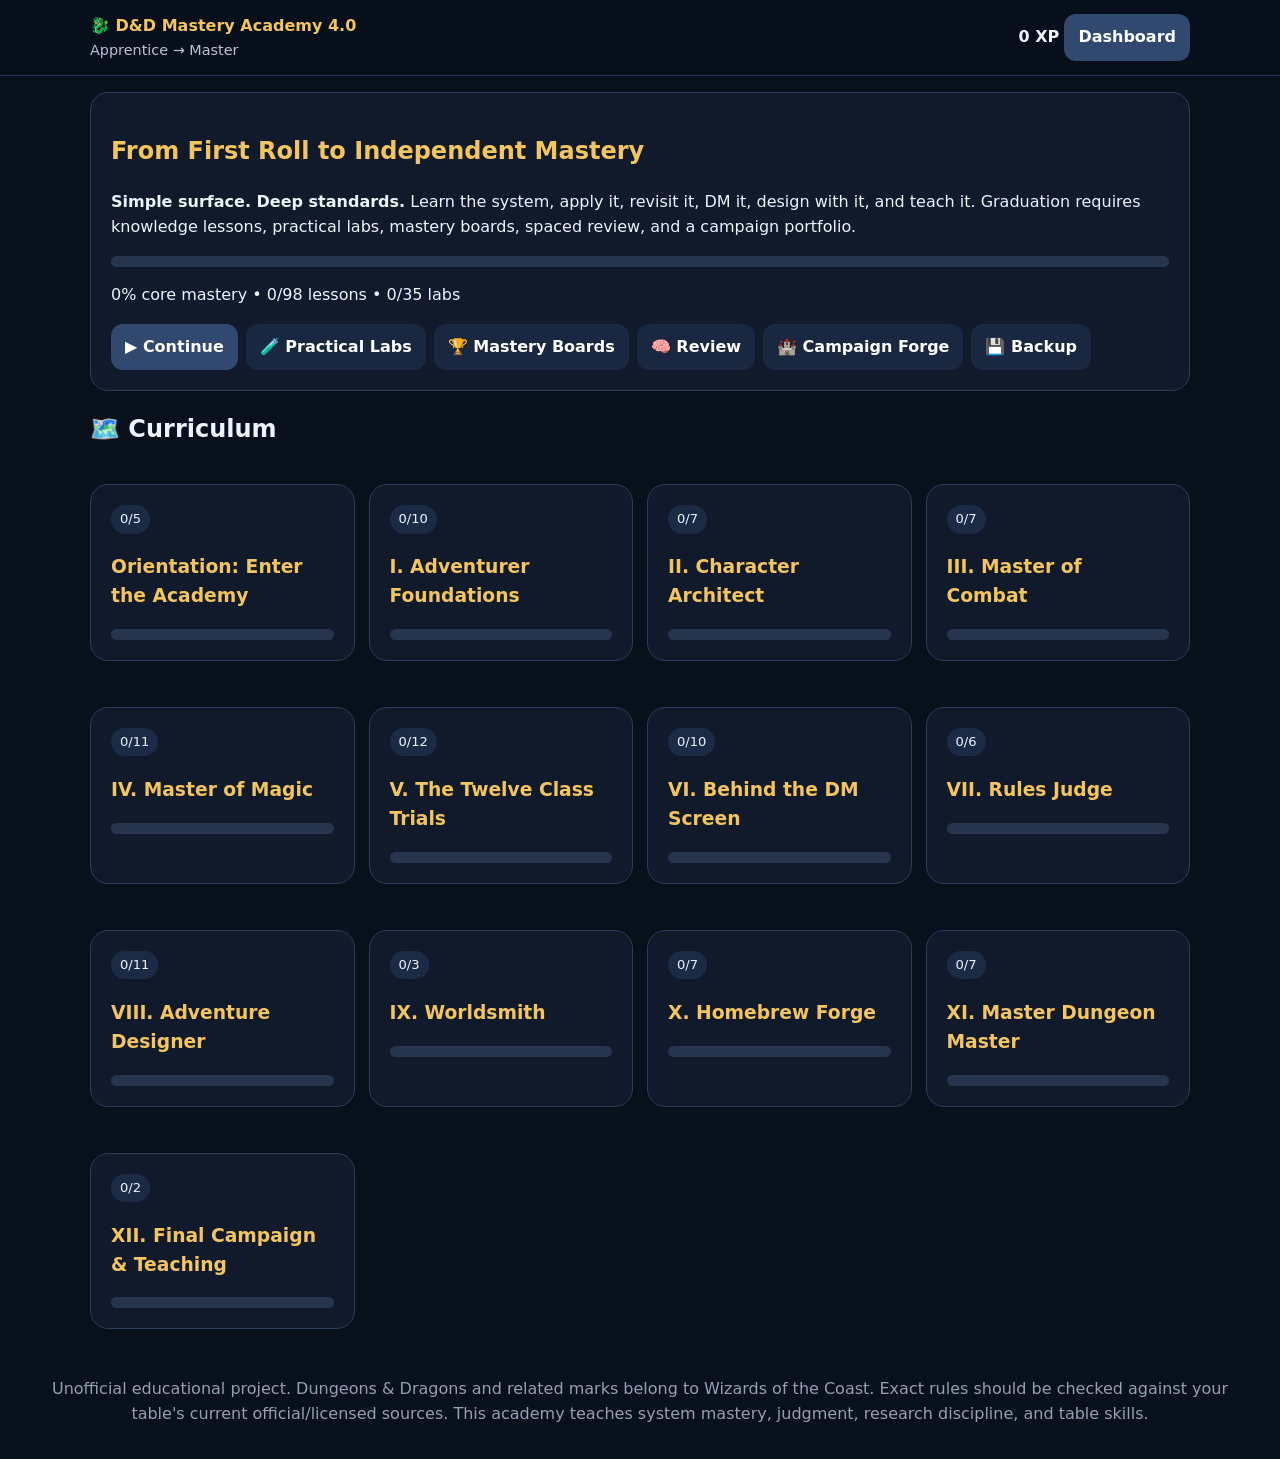
==== commit 4ac99914: "Add files via upload" ====
--- a/index.html
+++ b/index.html
@@ -1,7 +1,9 @@
-<!doctype html><html lang="en"><head><meta charset="utf-8"><meta name="viewport" content="width=device-width,initial-scale=1"><title>D&D Mastery Academy 3.0</title><style>*{box-sizing:border-box}body{margin:0;background:#09101c;color:#eef3ff;font:17px/1.55 system-ui,-apple-system,sans-serif}header{position:sticky;top:0;z-index:5;background:#09101cf2;border-bottom:1px solid #273552;padding:18px}.wrap{max-width:1050px;margin:auto}.top{display:flex;justify-content:space-between;gap:12px;align-items:center}.gold{color:#f5c35b}button{font:inherit;border:0;border-radius:14px;padding:12px 16px;background:#31446d;color:white;font-weight:750;cursor:pointer}button.alt{background:#17243b}button.choice{display:block;width:100%;text-align:left;margin:10px 0;background:#142037;border:1px solid #314365}.choice.good{background:#153d2b;border-color:#4eb67b}.choice.bad{background:#4a2025;border-color:#d16b74}.card{background:#101a2c;border:1px solid #283a5c;border-radius:20px;padding:22px;margin:18px 0}.course{cursor:pointer}.course:hover{border-color:#f5c35b}.small{font-size:.9rem;color:#b7c2d8}.pill{display:inline-block;background:#1c2944;border-radius:999px;padding:5px 10px;font-size:.85rem}.grid{display:grid;grid-template-columns:repeat(auto-fit,minmax(270px,1fr));gap:16px}.hidden{display:none}.visual{font-family:ui-monospace,monospace;background:#070c14;padding:18px;border-radius:14px;white-space:pre-wrap;border-left:5px solid #f5c35b}.example{background:#17263d;padding:15px;border-radius:14px;margin-top:12px}.progress{height:12px;background:#26334d;border-radius:9px;overflow:hidden}.bar{height:100%;background:#f5c35b}.tabs{display:flex;gap:8px;flex-wrap:wrap;margin:18px 0}.tabs button{font-size:.92rem}.lessonnav{display:flex;justify-content:space-between;gap:10px}.teachback textarea,.forge textarea{width:100%;background:#0a1220;color:#fff;border:1px solid #3a4d72;border-radius:12px;padding:12px;font:inherit}.map{display:grid;grid-template-columns:repeat(7,42px);gap:3px;overflow:auto}.sq{width:42px;height:42px;border:1px solid #53617b;display:grid;place-items:center;background:#192338}.sq.wall{background:#4c5260}.qa{border-left:5px solid #6ea8ff}.warn{border-left:5px solid #f5c35b}.footer{color:#8f9ab0;text-align:center;padding:35px 18px}.mastery{border:1px solid #8b6d2d;background:#171c2a}@media(max-width:600px){body{font-size:16px}.card{padding:17px;margin:13px 0}h1{font-size:1.6rem}.brand{font-size:1.25rem}.top{align-items:flex-start}.map{grid-template-columns:repeat(7,36px)}.sq{width:36px;height:36px}}</style></head><body><header><div class="wrap top"><div><b class="brand gold">🐉 D&D Mastery Academy 3.0</b><div id="rank" class="small"></div></div><div><b id="xp">0 XP</b> <button onclick="show('dash')">Dashboard</button></div></div></header><main class="wrap" id="app">
-<section id="dash"><div class="card"><h1 class="gold">Your Quest to Teaching-Level Mastery</h1><p>Learn → see → decide → explain → revisit → build → teach. Version 3.0 contains only lessons with topic-specific instruction; generic filler lessons were removed.</p><div class="progress"><div id="overall" class="bar"></div></div><p id="pct"></p><div class="tabs"><button onclick="continueLearning()">▶ Continue Learning</button><button class="alt" onclick="show('review')">🧠 Review Queue</button><button class="alt" onclick="show('forge')">🏰 Campaign Forge</button><button class="alt" onclick="show('backup')">💾 Backup</button></div></div><h2>🗺️ Roadmap</h2><div id="courses" class="grid"></div></section>
-<section id="course" class="hidden"></section><section id="lesson" class="hidden"></section>
-<section id="review" class="hidden"><button class="alt" onclick="show('dash')">← Dashboard</button><div class="card"><h2>🧠 Mastery Review</h2><p>Missed checks and older mastered lessons return here. Retrieval practice is part of graduation.</p><div id="reviewList"></div></div></section>
-<section id="forge" class="hidden forge"><button class="alt" onclick="show('dash')">← Dashboard</button><div class="card"><h2>🏰 Campaign Forge</h2><p>Your capstone grows here. Notes are saved locally and included in backups.</p><div id="forgeFields"></div></div></section>
-<section id="backup" class="hidden"><button class="alt" onclick="show('dash')">← Dashboard</button><div class="card"><h2>💾 Backup & Migration</h2><p>Export regularly. Browser storage can be erased even though your GitHub URL is permanent.</p><button onclick="exportProgress()">Download Progress Backup</button><hr><input id="importFile" type="file" accept="application/json"><button class="alt" onclick="importProgress()">Import Backup</button><p id="importMsg"></p></div></section>
-</main><div class="footer">Unofficial educational project. Dungeons & Dragons and related marks belong to Wizards of the Coast. This course uses original explanatory teaching; use your table's current licensed rules/SRD as the authority for exact rule text.</div><script>const DB={"courses": [{"name": "Orientation: Enter the Academy", "lesson_ids": [0, 1, 2, 3, 4]}, {"name": "I. Adventurer Foundations", "lesson_ids": [5, 6, 7, 8, 9, 10, 11, 12, 13, 14]}, {"name": "II. Character Architect", "lesson_ids": [15, 16, 17, 18, 19, 20, 21]}, {"name": "III. Master of Combat", "lesson_ids": [22, 23, 24, 25, 26, 27, 28]}, {"name": "IV. Master of Magic", "lesson_ids": [29, 30, 31, 32, 33, 34, 35, 36, 37, 38, 39]}, {"name": "V. The Twelve Class Trials", "lesson_ids": [40, 41, 42, 43, 44, 45, 46, 47, 48, 49, 50, 51]}, {"name": "VI. Behind the DM Screen", "lesson_ids": [52, 53, 54, 55, 56, 57, 58, 59, 60, 61]}, {"name": "VII. Rules Judge", "lesson_ids": [62, 63, 64, 65, 66, 67]}, {"name": "VIII. Adventure Designer", "lesson_ids": [68, 69, 70, 71, 72, 73, 74, 75, 76, 77, 78]}, {"name": "IX. Worldsmith", "lesson_ids": [79, 80, 81]}, {"name": "X. Homebrew Forge", "lesson_ids": [82, 83, 84, 85, 86, 87, 88]}, {"name": "XI. Master Dungeon Master", "lesson_ids": [89, 90, 91, 92, 93, 94, 95]}, {"name": "XII. Final Campaign & Teaching", "lesson_ids": [96, 97]}], "lessons": [{"id": 0, "title": "What D&D is", "teach": "Dungeons & Dragons is a cooperative tabletop roleplaying game. Players describe what their characters attempt; one player, the Dungeon Master (DM), portrays the world and adjudicates uncertainty; dice help resolve uncertain outcomes. There is no single “winner.” The group creates an unfolding adventure together.", "visual": "PLAYER describes intent → DM describes world/decides if a roll is needed → DICE resolve uncertainty → DM narrates consequence", "example": "A rogue says, “I check the statue for a hidden switch.” The DM decides whether discovery is automatic, impossible, or uncertain enough for a check. The die is not the story; it helps answer an uncertain question in the story.", "question": "Who normally portrays the world and adjudicates uncertain outcomes?", "options": ["The Dungeon Master", "The highest-level player", "The player with the most dice", "Nobody; the dice decide everything"], "answer": 0, "why": "The DM presents the world and adjudicates, while players control their characters.", "course": "Orientation: Enter the Academy"}, {"id": 1, "title": "2024 vs. 2014 rules", "teach": "This academy uses the revised 2024 fifth-edition rules as its default. Many tables still use the 2014 fifth-edition books. The games are closely related, but character options, terminology, class features, spells, and some procedures differ. Always establish which ruleset and sources a table uses before building a character.", "visual": "TABLE RULESET → 2024 revised by default | 2014 legacy when labeled | DM/table choices override optional material", "example": "If a 2014 guide tells you a class gains a feature at a certain level, do not assume the 2024 version is identical. Check the version of the rule your table is actually using.", "question": "Before using a character option from a guide, what should you confirm?", "options": ["That it was posted first", "That it has the highest damage", "That it uses the same artwork", "That it matches the rules version and sources your table uses"], "answer": 3, "why": "2014 and 2024 fifth-edition material can differ, so version/source is part of rules accuracy.", "course": "Orientation: Enter the Academy"}, {"id": 2, "title": "Anatomy of a session", "teach": "A session is one meeting of play. A campaign is the longer sequence of connected sessions; an adventure is a playable problem or arc inside it. Most sessions cycle among social interaction, exploration, and combat, with the DM framing scenes and players choosing what to do.", "visual": "CAMPAIGN → adventures → sessions → scenes → player choices → consequences", "example": "A three-hour session might begin with negotiation in a tavern, continue with travel through ruins, and end halfway through a combat. The next session resumes from that state.", "question": "Which sequence goes from largest scope to smallest?", "options": ["Session → campaign → scene → adventure", "Adventure → scene → campaign → session", "Campaign → adventure → session → scene", "Scene → campaign → adventure → session"], "answer": 2, "why": "A campaign contains adventures and sessions; sessions contain scenes.", "course": "Orientation: Enter the Academy"}, {"id": 3, "title": "Table expectations & consent", "teach": "Good D&D requires shared expectations. Session Zero is where the group aligns on tone, rules sources, attendance, character fit, boundaries, safety tools, PvP, house rules, and what kind of fun everyone wants. Consent is ongoing; a player can raise a boundary during play.", "visual": "SESSION ZERO: tone • schedule • rules • characters • boundaries • safety • house rules • PvP • expectations", "example": "A horror campaign can still have boundaries. “Dark fantasy” does not automatically mean every subject is welcome at the table.", "question": "When should a group discuss tone, boundaries, house rules, and character fit?", "options": ["Only when a character dies", "At Session Zero and again whenever needed", "Only after the campaign ends", "Never; the DM decides privately"], "answer": 1, "why": "Expectations and consent are ongoing group responsibilities.", "course": "Orientation: Enter the Academy"}, {"id": 4, "title": "How to read rules", "teach": "Read rules literally but in context. Identify the game term, trigger, target, timing, duration, resource cost, and exception. Specific rules can override general rules when they directly apply. Do not import ordinary-language assumptions when the game defines a term.", "visual": "TRIGGER → COST → TARGET → RESOLUTION → DURATION → EXCEPTIONS", "example": "If a feature says “when you hit with an attack,” it does not trigger merely because you attempted an attack. The hit is part of the trigger.", "question": "A feature says “when you hit with an attack.” What must happen before it triggers?", "options": ["The attack must hit", "You must merely declare an attack", "You must roll initiative", "The target must take a turn"], "answer": 0, "why": "Trigger words are literal procedural conditions.", "course": "Orientation: Enter the Academy"}, {"id": 5, "title": "The d20 test", "teach": "Most uncertain checks use a d20. Roll the d20, add the relevant ability modifier and any applicable proficiency bonus or other modifiers, then compare the total to a target number. Do not roll just because an action was described: if success is certain, failure is impossible, or the outcome has no meaningful uncertainty, the DM can simply narrate the result.", "visual": "INTENT → uncertainty/stakes? → d20 + modifiers → compare to target → consequence", "example": "You try to leap to a wet hanging chain over a pit. Falling matters and success is uncertain, so a check may be appropriate. Opening an unlocked door normally needs no roll.", "question": "When should a DM usually call for a d20 test?", "options": ["Every time a player speaks", "Only during combat", "Whenever the DM wants failure", "When the outcome is uncertain and the result matters"], "answer": 3, "why": "Rolls answer uncertain questions with meaningful consequences.", "course": "I. Adventurer Foundations"}, {"id": 6, "title": "Six abilities & modifiers", "teach": "The six abilities are Strength, Dexterity, Constitution, Intelligence, Wisdom, and Charisma. The score describes raw capability; the ability modifier is the number commonly added to rolls. In fifth edition, modifier = floor((score − 10) / 2).", "visual": "STR power • DEX agility • CON endurance • INT reasoning • WIS awareness/judgment • CHA presence", "example": "A Strength 16 character has a +3 Strength modifier. A Wisdom 8 character has a −1 Wisdom modifier.", "question": "A character has Strength 16. What is the Strength modifier?", "options": ["+6", "+2", "+3", "+16"], "answer": 2, "why": "The modifier is floor((16−10)/2) = +3.", "course": "I. Adventurer Foundations"}, {"id": 7, "title": "Proficiency", "teach": "Proficiency represents trained competence. Your proficiency bonus increases with character level and is added only when a rule says your proficiency applies, such as a proficient skill, saving throw, weapon, or tool. You normally do not add the same proficiency bonus more than once unless a feature such as Expertise changes the calculation.", "visual": "d20 + ability modifier + proficiency IF proficient", "example": "Two characters can both have Dexterity 16, but the one proficient in Stealth is usually better at Stealth checks because proficiency is added.", "question": "When do you add proficiency bonus to a d20 roll?", "options": ["Whenever you have advantage", "When a rule says your proficiency applies", "To every d20 roll", "Only on natural 20s"], "answer": 1, "why": "Proficiency is conditional training, not a universal bonus.", "course": "I. Adventurer Foundations"}, {"id": 8, "title": "Advantage & disadvantage", "teach": "With advantage, roll two d20s and use the higher result. With disadvantage, roll two and use the lower. Multiple sources of advantage do not normally stack into extra d20s; likewise for disadvantage. If both apply, they normally cancel for that roll.", "visual": "ADV: 2d20 → HIGHER     DIS: 2d20 → LOWER     BOTH → normal d20", "example": "Attacking a target you cannot see may impose disadvantage, while another effect might grant advantage. If both apply, the attack is normally rolled without either.", "question": "You have both advantage and disadvantage on the same roll. Normally you…", "options": ["Roll one d20 normally", "Roll three d20s", "Use only advantage", "Automatically fail"], "answer": 0, "why": "One or more sources of each normally cancel each other.", "course": "I. Adventurer Foundations"}, {"id": 9, "title": "DCs and opposed situations", "teach": "A Difficulty Class (DC) is the target number for a check or save. The DM sets or uses a rule-provided DC based on the task, not on whether the DM wants a particular story outcome. In many opposed situations, modern fifth-edition rules use fixed DCs or specific procedures rather than automatically having both sides roll.", "visual": "TOTAL ≥ DC → succeeds at the defined task; TOTAL < DC → does not achieve it as defined", "example": "Climbing a slick wall can have a DC reflecting how difficult the wall is. A higher-level hero does not make the wall itself harder merely because the hero is skilled.", "question": "What does a DC represent?", "options": ["A character’s hit points", "The number of dice rolled", "The order in initiative", "The target number a check or save must meet or exceed"], "answer": 3, "why": "DC is the difficulty target for the relevant test.", "course": "I. Adventurer Foundations"}, {"id": 10, "title": "Saving throws", "teach": "A saving throw is a reactive defense against an effect such as poison, a spell, or a hazard. The effect tells you which ability save to make and what happens on success or failure. A save is not something a player freely substitutes for a different ability.", "visual": "EFFECT names save → roll d20 + ability mod + proficiency if proficient → compare to save DC → apply outcome", "example": "A dragon breathes fire and the effect calls for a Dexterity saving throw. You do not choose Strength because your Strength is higher.", "question": "Who normally rolls a saving throw?", "options": ["The DM only", "The highest-level character", "The creature affected by the danger or effect", "The attacker always"], "answer": 2, "why": "A save represents a creature resisting or avoiding an effect.", "course": "I. Adventurer Foundations"}, {"id": 11, "title": "Initiative", "teach": "Initiative establishes turn order when precise timing matters, most commonly in combat. Roll initiative as the rules specify, order combatants, then proceed through rounds. A round is an abstraction in which every combatant gets a turn; initiative is not a measure of real-world reaction speed alone.", "visual": "ROLL initiative → order highest to lowest → turns → next round", "example": "If the rogue acts before the ogre in round 1, the order normally remains the same in later rounds unless a rule changes it.", "question": "What is initiative mainly for?", "options": ["Recovering spell slots", "Establishing turn order when timing matters", "Calculating damage", "Choosing a species"], "answer": 1, "why": "Initiative organizes turns.", "course": "I. Adventurer Foundations"}, {"id": 12, "title": "Actions & attacks", "teach": "On your turn you can move up to your Speed and take one Action. A Bonus Action exists only when a rule grants something you can do as a Bonus Action. A Reaction is usually triggered by a specified event and is limited by its rules. The Attack action can include one or more attacks depending on features.", "visual": "TURN = movement + Action + possible Bonus Action; REACTION = trigger-based", "example": "A level-1 fighter taking the Attack action normally makes one attack. A later Extra Attack feature can change how many attacks that action contains.", "question": "Does taking the Attack action always mean exactly one attack?", "options": ["No; features such as Extra Attack can change how many attacks the action includes", "Yes, always one", "It always means two", "Only monsters can attack more than once"], "answer": 0, "why": "The Attack action and the number of attacks it contains are not identical concepts.", "course": "I. Adventurer Foundations"}, {"id": 13, "title": "Damage, healing & death", "teach": "Damage reduces Hit Points (HP). Healing restores HP up to the maximum. Reaching 0 HP usually causes a player character to fall unconscious and enter the game’s death/dying procedure rather than automatically die. Massive damage and special effects can be exceptions.", "visual": "HP > 0 → functioning | HP reaches 0 → dying rules | healing above 0 → conscious unless another effect prevents it", "example": "A cleric heals an unconscious ally at 0 HP. Once the ally has positive HP, they normally regain consciousness; death-save results do not remain as a separate injury track.", "question": "What happens when damage reduces you to 0 HP, absent a special rule?", "options": ["You automatically die", "Your HP becomes negative", "You immediately take a long rest", "You become unconscious and use the game’s death/dying procedure rather than going to negative HP"], "answer": 3, "why": "Fifth edition tracks 0 HP and death saves/other rules rather than negative hit points.", "course": "I. Adventurer Foundations"}, {"id": 14, "title": "Conditions", "teach": "Conditions are reusable rules modules. Mastery means knowing the common ones and, more importantly, knowing to check the exact condition text when precision matters. Conditions can interact: for example, being unable to move can matter differently from having Speed reduced to 0.", "visual": "NAME → mechanical effects → interactions → ending method", "example": "Do not improvise extra penalties because a condition sounds severe; apply the stated effects unless the situation independently calls for something else.", "question": "Why should you read the exact condition entry instead of relying on its name?", "options": ["Every condition does the same thing", "Conditions affect only roleplay", "Each condition defines specific mechanical effects and interactions", "Condition names are only jokes"], "answer": 2, "why": "The mechanical entry, not ordinary-language intuition, controls the effect.", "course": "I. Adventurer Foundations"}, {"id": 15, "title": "Character concept", "teach": "Start with a playable promise: what your character is good at, what they want, and why they cooperate with an adventuring party. Mechanics should support that promise rather than replace it.", "visual": "CONCEPT → party role + motive + personality → mechanics that support them", "example": "“Exiled knight seeking redemption” suggests different choices than “curious street magician,” even before class is chosen.", "question": "Which concept is easiest to use in a cooperative campaign?", "options": ["A character with no reason to leave home", "A treasure hunter who needs the party to reach dangerous ruins", "A loner who refuses every quest", "A villain who secretly plans to kill the party"], "answer": 1, "why": "A character needs a reason to participate and cooperate; personality can create friction without blocking the game.", "course": "II. Character Architect"}, {"id": 16, "title": "Ability scores", "teach": "The six abilities are Strength, Dexterity, Constitution, Intelligence, Wisdom, and Charisma. The score describes raw capability; the ability modifier is the number commonly added to rolls. In fifth edition, modifier = floor((score − 10) / 2).", "visual": "STR power • DEX agility • CON endurance • INT reasoning • WIS awareness/judgment • CHA presence", "example": "A Strength 16 character has a +3 Strength modifier. A Wisdom 8 character has a −1 Wisdom modifier.", "question": "What is the modifier for an ability score of 8?", "options": ["−1", "+8", "0", "−2"], "answer": 0, "why": "floor((8−10)/2) = −1.", "course": "II. Character Architect"}, {"id": 17, "title": "Species", "teach": "Species represents fantastic ancestry and innate traits. In the 2024 core rules, the core species are Aasimar, Dragonborn, Dwarf, Elf, Gnome, Goliath, Halfling, Human, Orc, and Tiefling. Species is only one part of identity; background and class describe other parts.", "visual": "SPECIES → innate traits | BACKGROUND → life before adventuring | CLASS → adventuring capabilities", "example": "Two Elf characters can feel completely different if one is a sailor Fighter and the other a sage Wizard.", "question": "Which choice most directly describes what your character did before adventuring?", "options": ["Species", "Class", "Armor Class", "Background"], "answer": 3, "why": "Background is the character’s prior life; species and class answer different questions.", "course": "II. Character Architect"}, {"id": 18, "title": "Backgrounds & origin feats", "teach": "A background packages parts of your pre-adventuring life: proficiencies, ability-score choices as defined by the rules, equipment, and an Origin feat. Read the exact background your table uses rather than assuming an older version works the same way.", "visual": "PAST LIFE → background → proficiencies + origin feat + starting details", "example": "A former guard may begin with training and an Origin feat that supports a different play pattern than a scholar.", "question": "What is the safest way to build a 2024 character using a background?", "options": ["Choose only by the background name", "Ignore the Origin feat", "Use the exact 2024 background rules/source your table approved", "Copy a 2014 build without checking"], "answer": 2, "why": "The revised rules changed character creation details, so source/version matters.", "course": "II. Character Architect"}, {"id": 19, "title": "Feats", "teach": "A feat is a rules package that gives specific capabilities. Some are Origin feats, while others have prerequisites or level requirements. Treat every feat as exact rules text: note prerequisites, triggers, action costs, limits, and ability changes.", "visual": "PREREQUISITE → BENEFIT → TRIGGER/COST → LIMIT", "example": "A feat that improves a reaction competes with other uses of your reaction; its value depends on the character’s whole action economy.", "question": "Before choosing a feat, what should you check first?", "options": ["Whether it has the longest description", "Whether you meet its prerequisites and how it fits your action economy", "Whether its name sounds powerful", "Whether another player likes it"], "answer": 1, "why": "Legal prerequisites and interaction with your build matter more than the feat’s name.", "course": "II. Character Architect"}, {"id": 20, "title": "Multiclassing", "teach": "Multiclassing trades deeper progression in one class for features from another. Check prerequisites and the multiclass rules for proficiencies, spell slots, and class features; do not assume a level in a new class grants everything a level-1 character of that class gets.", "visual": "CLASS A progression ↔ delay ↔ CLASS B features", "example": "A Fighter taking Wizard levels gains new tools but delays Fighter features. The trade is opportunity cost, not “free extra powers.”", "question": "What is the key cost of multiclassing?", "options": ["Delaying progression in your existing class", "Losing your species", "Resetting to level 1", "Automatically losing proficiency"], "answer": 0, "why": "Character level continues, but class-level progression is split.", "course": "II. Character Architect"}, {"id": 21, "title": "Level-up workflow", "teach": "When you level, update one thing at a time: class level and features, proficiency bonus if the character-level threshold changes, hit points, spellcasting, feats/ability changes when granted, then derived numbers. Recheck your attack bonuses, save DCs, AC, and resource totals.", "visual": "LEVEL → class features → HP → proficiency threshold → spells/feats → recalc derived numbers", "example": "A changed ability modifier can alter attacks, saves, skills, spell DCs, and hit points depending on the ability.", "question": "After increasing an ability score, what should you do?", "options": ["Only change the score box", "Reset hit points to 1", "Change species", "Recalculate every derived number that uses that ability modifier"], "answer": 3, "why": "Derived statistics can depend on the modifier.", "course": "II. Character Architect"}, {"id": 22, "title": "Action economy", "teach": "On your turn you normally combine movement with one Action, and you may have a Bonus Action only when a rule grants one. You get one Reaction between the start of your turn and the start of your next turn once you spend it. Free object interactions and special rules can add nuance.", "visual": "TURN: move + ACTION + possible BONUS ACTION | ROUND: one REACTION when triggered", "example": "If you cast or use a feature as a Bonus Action, that does not create a second Action.", "question": "Which statement is correct?", "options": ["A Reaction can be used unlimited times", "Movement always consumes the Action", "A Bonus Action exists only when a rule gives you something to do with it", "Everyone gets two Actions"], "answer": 2, "why": "Action types are distinct resources.", "course": "III. Master of Combat"}, {"id": 23, "title": "Attack rolls & Armor Class", "teach": "An attack roll is usually d20 + the relevant ability modifier + proficiency if proficient. If the total meets or exceeds the target’s Armor Class, the attack hits, subject to rules such as critical hits or special defenses. Damage is rolled after a hit unless the rule says otherwise.", "visual": "d20 + attack modifier ≥ AC → HIT → damage", "example": "A +5 attack roll totaling 16 hits AC 16. A total of 15 misses.", "question": "You roll 11 with a +6 attack bonus against AC 17. Result?", "options": ["Roll damage to see if it hits", "Hit", "Miss by 1", "Automatic critical"], "answer": 1, "why": "11 + 6 = 17, which meets the AC.", "course": "III. Master of Combat"}, {"id": 24, "title": "Movement & positioning", "teach": "Movement is measured in feet and can be split around your Action. Difficult terrain costs extra movement. Position changes lines, reach, cover, areas, and opportunity risks; tactical movement is about consequences, not just distance.", "visual": "START → move → act → move remainder; terrain/occupants/obstacles change cost and options", "example": "A ranged character can move out from cover, attack, then use remaining movement to return if no other rule prevents it.", "question": "Can you normally split movement before and after your Action?", "options": ["Yes", "No, movement must be used all at once", "Only spellcasters can", "Only outside combat"], "answer": 0, "why": "Fifth edition allows movement to be broken up around actions.", "course": "III. Master of Combat"}, {"id": 25, "title": "Opportunity attacks", "teach": "An opportunity attack is a Reaction triggered by a creature you can see leaving your reach under the rule’s conditions. Forced movement and some special movement do not trigger it. Disengage is a common way to avoid it.", "visual": "ENEMY leaves reach → trigger? → spend REACTION → one melee attack", "example": "If you already spent your Reaction, you cannot also make an opportunity attack before your next turn restores it.", "question": "What resource does an opportunity attack normally spend?", "options": ["Bonus Action", "Hit Die", "Spell slot", "Reaction"], "answer": 3, "why": "It is a Reaction, so competing reaction options matter.", "course": "III. Master of Combat"}, {"id": 26, "title": "Cover", "teach": "Cover protects a target when an obstacle blocks part of it from an attacker or effect. Half cover and three-quarters cover improve defenses; total cover can prevent direct targeting. Determine cover from the relevant origin/attacker, not from the target’s feelings about safety.", "visual": "ATTACKER/EFFECT → line to TARGET → obstacle? → cover category", "example": "A stone pillar between an archer and a target may grant cover from that archer but not from an enemy standing on the other side.", "question": "Cover is determined primarily from…", "options": ["Initiative order", "Maximum hit points", "The attacker or effect’s line to the target", "The target’s class"], "answer": 2, "why": "Cover is positional and directional.", "course": "III. Master of Combat"}, {"id": 27, "title": "Grapple & shove", "teach": "Grappling and shoving use the current unarmed-strike procedures rather than the old 2014 opposed Athletics contest. Check the 2024 rule your table uses for the save and escape procedure. Grappled limits movement; shove can move or knock a target Prone when the rule succeeds.", "visual": "UNARMED STRIKE → choose damage / grapple / shove → resolve current procedure", "example": "Do not use a remembered 2014 Athletics-vs-Athletics contest at a 2024 table unless the table intentionally uses that legacy rule.", "question": "Why must a returning player recheck grappling?", "options": ["It uses spell slots now", "The 2024 procedure differs from the 2014 legacy procedure", "Grappling was removed", "Only monsters can grapple"], "answer": 1, "why": "This is a notable edition revision.", "course": "III. Master of Combat"}, {"id": 28, "title": "Weapon mastery & two-weapon concepts", "teach": "Weapon Mastery gives trained characters extra tactical properties tied to weapons they can master. Light-weapon and Nick interactions can affect how extra attacks fit into the action economy. Always trace the exact weapon property, mastery property, and feature granting access.", "visual": "WEAPON property + MASTERY access → tactical rider; trace Action/Bonus Action carefully", "example": "A weapon having a mastery property does not mean every character automatically benefits from that mastery.", "question": "What must be true to use a weapon’s mastery property?", "options": ["Your rules/features must grant mastery for that weapon", "You merely own the weapon", "You are level 1", "The weapon deals slashing damage"], "answer": 0, "why": "Mastery is character access plus weapon property.", "course": "III. Master of Combat"}, {"id": 29, "title": "Spell anatomy", "teach": "Read a spell as a structured rules object: level/school, casting time, range, components, duration, target or area, save/attack, effect, scaling, and concentration if any. A spell does only what its text and general spell rules support.", "visual": "CASTING TIME → RANGE → COMPONENTS → TARGET/AREA → SAVE/ATTACK → EFFECT → DURATION", "example": "Before casting, check whether the target is in range and whether the spell requires sight. Those constraints can matter more than the damage number.", "question": "Where do you look to know a spell’s range, duration, components, and effect?", "options": ["Your Armor Class", "Your background", "Initiative order", "The spell’s own rules entry"], "answer": 3, "why": "A spell is a rules package with explicit fields.", "course": "IV. Master of Magic"}, {"id": 30, "title": "Slots & preparation", "teach": "Spell slots are a resource used to cast leveled spells; they are not identical to “spells known/prepared.” Your class tells you which spells you can have available and how preparation works. Casting a prepared spell usually expends a slot of the appropriate level or higher unless a rule says otherwise.", "visual": "AVAILABLE SPELLS + SLOT RESOURCE → CAST → slot expended", "example": "Preparing a spell does not spend a slot. The slot is normally spent when you cast it.", "question": "Which statement is safest?", "options": ["A slot permanently learns a spell", "All classes prepare spells identically", "Spell preparation and spell slots are related but distinct resources/procedures", "Preparing a spell spends its slot immediately"], "answer": 2, "why": "Knowing/preparing a spell is different from spending a slot to cast it.", "course": "IV. Master of Magic"}, {"id": 31, "title": "Cantrips", "teach": "Cantrips are level-0 spells designed for repeated use and normally do not expend spell slots. Many offensive cantrips scale with character level. They still obey their casting time, range, components, target, and other spell rules.", "visual": "CANTRIP → no slot normally → obey normal spell constraints", "example": "A wizard with no remaining leveled spell slots can still cast cantrips unless another effect prevents spellcasting.", "question": "What is a cantrip?", "options": ["A level-1 slot", "A level-0 spell that normally does not expend a spell slot", "A spell that always deals damage", "A magic item"], "answer": 1, "why": "Cantrips are repeatable level-0 spells, subject to their own casting rules.", "course": "IV. Master of Magic"}, {"id": 32, "title": "Components", "teach": "Spell components are Verbal (V), Somatic (S), and Material (M). They matter for silence, occupied hands, spellcasting foci, component pouches, and costly/consumed materials. Do not treat components as flavor text; they can determine whether a spell can be cast.", "visual": "V = voice | S = gesture | M = material/focus rules", "example": "A spell with a verbal component can be affected by a situation that prevents the caster from producing the required words.", "question": "Why do spell components matter?", "options": ["They can determine whether you can cast under conditions such as silence, occupied hands, or missing material access", "They only add flavor", "They determine initiative", "They replace spell slots"], "answer": 0, "why": "Verbal, somatic, and material requirements interact with circumstances.", "course": "IV. Master of Magic"}, {"id": 33, "title": "Targets, range & line of effect", "teach": "A spell’s target and range clauses are rules, not flavor. Check whether you can perceive the target when required, whether it is in range, and whether total cover blocks the effect. Areas originate and extend according to their shapes and rules.", "visual": "CASTER/origin → legal target? → range? → cover/line? → resolve", "example": "Knowing a creature is behind a wall does not automatically make it a legal target for a spell requiring a creature you can see.", "question": "A spell requires “a creature you can see.” The creature is fully behind an opaque wall. Can you target it?", "options": ["Yes, if you know it is there", "Yes, with disadvantage", "Only on a critical hit", "No"], "answer": 3, "why": "The targeting requirement is not met.", "course": "IV. Master of Magic"}, {"id": 34, "title": "Areas of effect", "teach": "Areas such as cones, cubes, cylinders, lines, and spheres affect space according to their defined origin and dimensions. Place the area first, then determine which creatures/spaces are included; do not bend the shape around allies after seeing the result unless a feature permits it.", "visual": "ORIGIN → SHAPE + SIZE → occupied spaces → saves/effects", "example": "A narrow corridor can make a line spell excellent while making a large sphere risky for allies.", "question": "What should you determine before resolving creatures’ saves?", "options": ["Initiative again", "Everyone’s AC", "The area’s legal origin, shape, and affected space", "Damage first"], "answer": 2, "why": "The area determines who is affected.", "course": "IV. Master of Magic"}, {"id": 35, "title": "Concentration", "teach": "Some spells require Concentration. A creature can normally concentrate on only one such effect at a time. Taking damage can force a Constitution saving throw to maintain it, and other events can end concentration. Choosing a new concentration spell ends the previous one.", "visual": "ONE concentration effect → damage may trigger CON save → failure ends effect", "example": "A caster maintaining a control spell must consider whether standing in the front line risks losing it.", "question": "Can you normally concentrate on two concentration spells at once?", "options": ["Only outside combat", "No", "Yes if both are low level", "Yes with advantage"], "answer": 1, "why": "Concentration limits you to one concentration effect at a time unless a specific rule says otherwise.", "course": "IV. Master of Magic"}, {"id": 36, "title": "Rituals", "teach": "Ritual casting lets eligible characters cast certain spells as rituals using the rules granted by their class or feature, trading extra casting time for not expending a spell slot. Not every spell can be a ritual, and having the Ritual tag is not by itself enough if your character lacks the needed ritual-casting permission.", "visual": "RITUAL-ELIGIBLE spell + feature permission + extra time → no slot", "example": "A time-sensitive chase is usually a poor moment to spend extra minutes ritual-casting a utility spell.", "question": "What is the key benefit of ritual casting when a rule allows it?", "options": ["Casting certain ritual spells without expending a spell slot by taking extra time", "Casting any spell as a Bonus Action", "Ignoring components", "Doubling damage"], "answer": 0, "why": "Ritual casting trades time for slot conservation for eligible spells/casters.", "course": "IV. Master of Magic"}, {"id": 37, "title": "Spell attacks & saves", "teach": "Spells tell you whether they use a spell attack or force a saving throw. A spell attack uses your spellcasting ability and proficiency. A spell save DC is calculated from the spellcasting ability and proficiency under your class rules. Never roll both unless the spell explicitly says so.", "visual": "SPELL → attack roll OR target save → effect text", "example": "Fire Bolt uses a spell attack; many area spells instead call for saves. The spell tells you which procedure applies.", "question": "If a spell says the target makes a Dexterity save, who rolls the d20?", "options": ["The caster as a spell attack", "Both roll and compare", "Nobody", "The target"], "answer": 3, "why": "A saving throw is rolled by the creature making the save.", "course": "IV. Master of Magic"}, {"id": 38, "title": "Interruptions & reactions", "teach": "Reaction spells and features happen only when their trigger occurs and you still have a Reaction. Timing words such as “when,” “after,” and “before” matter. Resolve the interrupt at the point the rule specifies, then continue the interrupted sequence if appropriate.", "visual": "TRIGGER → choose reaction → resolve it → resume sequence", "example": "If two features compete for your one Reaction, using one means the other may be unavailable until your Reaction returns.", "question": "What should you identify first for a reaction feature?", "options": ["Your background", "Your walking speed", "Its trigger", "Its damage type"], "answer": 2, "why": "No trigger means no legal reaction.", "course": "IV. Master of Magic"}, {"id": 39, "title": "Magic items & attunement", "teach": "Magic items can grant passive or activated benefits. Some require Attunement, which limits how many such items a creature can benefit from at once. Read activation, charges, recharge, command words, attunement requirements, and whether the item modifies an existing rule.", "visual": "FIND → identify/use rules → attune if required → track charges/limits", "example": "Owning four attunement-required items does not normally mean you can benefit from all four simultaneously.", "question": "What should you check before assuming you can benefit from a magic item?", "options": ["Your initiative roll", "Its requirements, including whether it requires attunement", "Only its sale price", "Whether it is shiny"], "answer": 1, "why": "Magic items can have prerequisites and attunement limits.", "course": "IV. Master of Magic"}, {"id": 40, "title": "Barbarian", "teach": "The Barbarian is a durable Strength-based warrior. Its core play loop is Rage and aggressive front-line pressure. Build decisions should reinforce the class’s main ability needs and the role you want at the table. Learn the exact level-by-level features from the 2024 rules your table uses; mastery here is about understanding what decisions the class asks you to make.", "visual": "IDENTITY → durable Strength-based warrior | LOOP → Rage and aggressive front-line pressure | BUILD → Strength, Constitution; manage Rage and risk", "example": "Choose Barbarian when you need durability and explosive melee pressure. During play, ask which class resource or positioning choice most changes the current problem.", "question": "Which description best matches the Barbarian’s core identity?", "options": ["Durable strength-based warrior", "A class with no meaningful resource or role", "A species rather than a class", "A background that never changes with level"], "answer": 0, "why": "The Barbarian is best understood through its identity and resource loop: Rage and aggressive front-line pressure.", "course": "V. The Twelve Class Trials"}, {"id": 41, "title": "Bard", "teach": "The Bard is a Charisma-based expert and magical supporter. Its core play loop is Inspiration, skills, flexible spellcasting. Build decisions should reinforce the class’s main ability needs and the role you want at the table. Learn the exact level-by-level features from the 2024 rules your table uses; mastery here is about understanding what decisions the class asks you to make.", "visual": "IDENTITY → Charisma-based expert and magical supporter | LOOP → Inspiration, skills, flexible spellcasting | BUILD → Charisma; spend support resources where they change outcomes", "example": "Choose Bard when the party needs versatility, social skill, and support magic. During play, ask which class resource or positioning choice most changes the current problem.", "question": "Which description best matches the Bard’s core identity?", "options": ["A class with no meaningful resource or role", "A species rather than a class", "A background that never changes with level", "Charisma-based expert and magical supporter"], "answer": 3, "why": "The Bard is best understood through its identity and resource loop: Inspiration, skills, flexible spellcasting.", "course": "V. The Twelve Class Trials"}, {"id": 42, "title": "Cleric", "teach": "The Cleric is a divine full caster with strong support and domain identity. Its core play loop is prepared divine magic plus Channel Divinity. Build decisions should reinforce the class’s main ability needs and the role you want at the table. Learn the exact level-by-level features from the 2024 rules your table uses; mastery here is about understanding what decisions the class asks you to make.", "visual": "IDENTITY → divine full caster with strong support and domain identity | LOOP → prepared divine magic plus Channel Divinity | BUILD → Wisdom; choose between support, control, offense, and durability", "example": "Choose Cleric when the party needs adaptable divine magic and resilience. During play, ask which class resource or positioning choice most changes the current problem.", "question": "Which description best matches the Cleric’s core identity?", "options": ["A species rather than a class", "A background that never changes with level", "Divine full caster with strong support and domain identity", "A class with no meaningful resource or role"], "answer": 2, "why": "The Cleric is best understood through its identity and resource loop: prepared divine magic plus Channel Divinity.", "course": "V. The Twelve Class Trials"}, {"id": 43, "title": "Druid", "teach": "The Druid is a nature full caster with transformation and battlefield control. Its core play loop is prepared primal magic and Wild Shape uses. Build decisions should reinforce the class’s main ability needs and the role you want at the table. Learn the exact level-by-level features from the 2024 rules your table uses; mastery here is about understanding what decisions the class asks you to make.", "visual": "IDENTITY → nature full caster with transformation and battlefield control | LOOP → prepared primal magic and Wild Shape uses | BUILD → Wisdom; manage forms/resources and concentration", "example": "Choose Druid when you want nature magic, control, utility, and transformation. During play, ask which class resource or positioning choice most changes the current problem.", "question": "Which description best matches the Druid’s core identity?", "options": ["A background that never changes with level", "Nature full caster with transformation and battlefield control", "A class with no meaningful resource or role", "A species rather than a class"], "answer": 1, "why": "The Druid is best understood through its identity and resource loop: prepared primal magic and Wild Shape uses.", "course": "V. The Twelve Class Trials"}, {"id": 44, "title": "Fighter", "teach": "The Fighter is a weapon specialist with broad build flexibility. Its core play loop is reliable attacks, Action Surge, tactical weapon use. Build decisions should reinforce the class’s main ability needs and the role you want at the table. Learn the exact level-by-level features from the 2024 rules your table uses; mastery here is about understanding what decisions the class asks you to make.", "visual": "IDENTITY → weapon specialist with broad build flexibility | LOOP → reliable attacks, Action Surge, tactical weapon use | BUILD → primary attack ability; manage burst resources and positioning", "example": "Choose Fighter when you want consistent martial performance and weapon mastery. During play, ask which class resource or positioning choice most changes the current problem.", "question": "Which description best matches the Fighter’s core identity?", "options": ["Weapon specialist with broad build flexibility", "A class with no meaningful resource or role", "A species rather than a class", "A background that never changes with level"], "answer": 0, "why": "The Fighter is best understood through its identity and resource loop: reliable attacks, Action Surge, tactical weapon use.", "course": "V. The Twelve Class Trials"}, {"id": 45, "title": "Monk", "teach": "The Monk is a mobile martial artist using Focus Points. Its core play loop is mobility, unarmed/weapon techniques, Focus-fueled options. Build decisions should reinforce the class’s main ability needs and the role you want at the table. Learn the exact level-by-level features from the 2024 rules your table uses; mastery here is about understanding what decisions the class asks you to make.", "visual": "IDENTITY → mobile martial artist using Focus Points | LOOP → mobility, unarmed/weapon techniques, Focus-fueled options | BUILD → Dexterity and Wisdom; spend Focus for impact", "example": "Choose Monk when you want speed, skirmishing, and resource-driven martial techniques. During play, ask which class resource or positioning choice most changes the current problem.", "question": "Which description best matches the Monk’s core identity?", "options": ["A class with no meaningful resource or role", "A species rather than a class", "A background that never changes with level", "Mobile martial artist using focus points"], "answer": 3, "why": "The Monk is best understood through its identity and resource loop: mobility, unarmed/weapon techniques, Focus-fueled options.", "course": "V. The Twelve Class Trials"}, {"id": 46, "title": "Paladin", "teach": "The Paladin is a armored Charisma half-caster with protective and burst tools. Its core play loop is Divine Smite-style burst, auras, healing, spells. Build decisions should reinforce the class’s main ability needs and the role you want at the table. Learn the exact level-by-level features from the 2024 rules your table uses; mastery here is about understanding what decisions the class asks you to make.", "visual": "IDENTITY → armored Charisma half-caster with protective and burst tools | LOOP → Divine Smite-style burst, auras, healing, spells | BUILD → Strength or Dexterity plus Charisma; balance slots and support", "example": "Choose Paladin when you want frontline durability, support, and radiant burst. During play, ask which class resource or positioning choice most changes the current problem.", "question": "Which description best matches the Paladin’s core identity?", "options": ["A species rather than a class", "A background that never changes with level", "Armored charisma half-caster with protective and burst tools", "A class with no meaningful resource or role"], "answer": 2, "why": "The Paladin is best understood through its identity and resource loop: Divine Smite-style burst, auras, healing, spells.", "course": "V. The Twelve Class Trials"}, {"id": 47, "title": "Ranger", "teach": "The Ranger is a martial/primal hybrid built for weapons, exploration, and marked prey. Its core play loop is weapon attacks, primal spells, target-focused features. Build decisions should reinforce the class’s main ability needs and the role you want at the table. Learn the exact level-by-level features from the 2024 rules your table uses; mastery here is about understanding what decisions the class asks you to make.", "visual": "IDENTITY → martial/primal hybrid built for weapons, exploration, and marked prey | LOOP → weapon attacks, primal spells, target-focused features | BUILD → Dexterity or Strength plus Wisdom; concentration/resource choices", "example": "Choose Ranger when you want a scout-hunter blending weapons and nature magic. During play, ask which class resource or positioning choice most changes the current problem.", "question": "Which description best matches the Ranger’s core identity?", "options": ["A background that never changes with level", "Martial/primal hybrid built for weapons, exploration, and marked prey", "A class with no meaningful resource or role", "A species rather than a class"], "answer": 1, "why": "The Ranger is best understood through its identity and resource loop: weapon attacks, primal spells, target-focused features.", "course": "V. The Twelve Class Trials"}, {"id": 48, "title": "Rogue", "teach": "The Rogue is a skill expert and precision striker. Its core play loop is Sneak Attack, Expertise, mobility and cunning actions. Build decisions should reinforce the class’s main ability needs and the role you want at the table. Learn the exact level-by-level features from the 2024 rules your table uses; mastery here is about understanding what decisions the class asks you to make.", "visual": "IDENTITY → skill expert and precision striker | LOOP → Sneak Attack, Expertise, mobility and cunning actions | BUILD → Dexterity commonly; create reliable Sneak Attack conditions", "example": "Choose Rogue when you want expertise, stealth/skills, and one precise attack. During play, ask which class resource or positioning choice most changes the current problem.", "question": "Which description best matches the Rogue’s core identity?", "options": ["Skill expert and precision striker", "A class with no meaningful resource or role", "A species rather than a class", "A background that never changes with level"], "answer": 0, "why": "The Rogue is best understood through its identity and resource loop: Sneak Attack, Expertise, mobility and cunning actions.", "course": "V. The Twelve Class Trials"}, {"id": 49, "title": "Sorcerer", "teach": "The Sorcerer is a Charisma full caster whose magic is innate and modifiable. Its core play loop is Sorcery Points and Metamagic reshape spells. Build decisions should reinforce the class’s main ability needs and the role you want at the table. Learn the exact level-by-level features from the 2024 rules your table uses; mastery here is about understanding what decisions the class asks you to make.", "visual": "IDENTITY → Charisma full caster whose magic is innate and modifiable | LOOP → Sorcery Points and Metamagic reshape spells | BUILD → Charisma; convert and spend sorcery resources deliberately", "example": "Choose Sorcerer when you want a focused spell list with flexible spell modification. During play, ask which class resource or positioning choice most changes the current problem.", "question": "Which description best matches the Sorcerer’s core identity?", "options": ["A class with no meaningful resource or role", "A species rather than a class", "A background that never changes with level", "Charisma full caster whose magic is innate and modifiable"], "answer": 3, "why": "The Sorcerer is best understood through its identity and resource loop: Sorcery Points and Metamagic reshape spells.", "course": "V. The Twelve Class Trials"}, {"id": 50, "title": "Warlock", "teach": "The Warlock is a Charisma caster defined by pact magic and invocations. Its core play loop is short-rest-oriented Pact Magic plus Eldritch Invocations. Build decisions should reinforce the class’s main ability needs and the role you want at the table. Learn the exact level-by-level features from the 2024 rules your table uses; mastery here is about understanding what decisions the class asks you to make.", "visual": "IDENTITY → Charisma caster defined by pact magic and invocations | LOOP → short-rest-oriented Pact Magic plus Eldritch Invocations | BUILD → Charisma; choose invocations and conserve limited pact slots", "example": "Choose Warlock when you want customizable magical identity and repeatable signature tools. During play, ask which class resource or positioning choice most changes the current problem.", "question": "Which description best matches the Warlock’s core identity?", "options": ["A species rather than a class", "A background that never changes with level", "Charisma caster defined by pact magic and invocations", "A class with no meaningful resource or role"], "answer": 2, "why": "The Warlock is best understood through its identity and resource loop: short-rest-oriented Pact Magic plus Eldritch Invocations.", "course": "V. The Twelve Class Trials"}, {"id": 51, "title": "Wizard", "teach": "The Wizard is a Intelligence full caster with the broadest study-based spell toolkit. Its core play loop is spellbook, preparation, ritual breadth, Arcane Recovery. Build decisions should reinforce the class’s main ability needs and the role you want at the table. Learn the exact level-by-level features from the 2024 rules your table uses; mastery here is about understanding what decisions the class asks you to make.", "visual": "IDENTITY → Intelligence full caster with the broadest study-based spell toolkit | LOOP → spellbook, preparation, ritual breadth, Arcane Recovery | BUILD → Intelligence; prepare the right tools and protect concentration", "example": "Choose Wizard when you enjoy planning, broad magical options, and solving problems with spells. During play, ask which class resource or positioning choice most changes the current problem.", "question": "Which description best matches the Wizard’s core identity?", "options": ["A background that never changes with level", "Intelligence full caster with the broadest study-based spell toolkit", "A class with no meaningful resource or role", "A species rather than a class"], "answer": 1, "why": "The Wizard is best understood through its identity and resource loop: spellbook, preparation, ritual breadth, Arcane Recovery.", "course": "V. The Twelve Class Trials"}, {"id": 52, "title": "The DM loop", "teach": "The DM repeatedly frames a situation, asks what players do, adjudicates uncertainty, applies rules, describes consequences, and updates the world. Preparation supports this loop; it does not replace player choice.", "visual": "FRAME → “What do you do?” → adjudicate → consequence → update → frame again", "example": "If players ignore the door you prepared and climb the roof, the DM loop still works: understand intent, decide what is possible, resolve uncertainty, continue.", "question": "What is the repeating DM loop?", "options": ["Describe the situation, ask what players do, adjudicate, then describe consequences", "Tell players the correct solution", "Roll for every sentence", "Read a fixed script regardless of choices"], "answer": 0, "why": "The game advances through situation → choice → resolution → consequence.", "course": "VI. Behind the DM Screen"}, {"id": 53, "title": "Session Zero", "teach": "Session Zero is campaign setup before or at the start of play. Align on premise, tone, character creation, allowed sources, scheduling, safety, table etiquette, PvP, house rules, advancement, and how absences are handled. Write down decisions that will matter later.", "visual": "PREMISE + PEOPLE + RULES + BOUNDARIES + LOGISTICS → shared expectations", "example": "A player building a comic-relief thief for a solemn political tragedy may be legal mechanically but mismatched socially; Session Zero catches that early.", "question": "What is Session Zero primarily for?", "options": ["Determining the final boss", "Rolling every future initiative", "Skipping character discussion", "Aligning expectations, characters, rules, boundaries, and campaign logistics before play"], "answer": 3, "why": "It creates the social and campaign contract.", "course": "VI. Behind the DM Screen"}, {"id": 54, "title": "Preparing without overpreparing", "teach": "Prepare situations, not scripts. Know the important NPC motives, locations, threats, clues, and likely consequences; do not write a sequence that requires players to choose exactly what you predicted.", "visual": "PREP: people + places + problems + clues → PLAY: choices → consequences", "example": "If players ally with the villain you expected them to fight, situation-based prep can adapt; a scripted scene chain often collapses.", "question": "What is most resilient to unexpected player choices?", "options": ["Planning one mandatory solution", "Predicting every die roll", "Preparing motives, problems, and consequences", "Writing exact dialogue for every scene"], "answer": 2, "why": "Reusable situation elements survive branching choices.", "course": "VI. Behind the DM Screen"}, {"id": 55, "title": "Scenes & pacing", "teach": "A scene should have a reason to exist: a question, conflict, discovery, decision, or change. Start near the interesting part, clarify what players can perceive, and end or transition once the scene’s purpose is resolved.", "visual": "FRAME → choice/conflict → change → transition", "example": "Instead of roleplaying every uneventful hour of travel, summarize until a meaningful decision or event appears.", "question": "When should a DM usually cut or summarize?", "options": ["Never", "When no meaningful choice or change is occurring", "Whenever players roleplay", "Only after combat"], "answer": 1, "why": "Pacing focuses table time on meaningful play.", "course": "VI. Behind the DM Screen"}, {"id": 56, "title": "Setting DCs", "teach": "Set a DC when the outcome is uncertain, failure matters, and a rule does not already provide the target. Base difficulty on the task and circumstances. Do not secretly raise the DC because a character is good at the skill; expertise is supposed to make difficult tasks more achievable.", "visual": "TASK difficulty + circumstances → DC; CHARACTER skill affects roll, not task identity", "example": "A master locksmith should succeed more often at the same lock than a novice. Raising the lock’s DC solely because the expert is present erases expertise.", "question": "What should a DC represent?", "options": ["The difficulty of the task under the relevant rules/circumstances, not how badly the DM wants a story outcome", "The player’s real-life intelligence", "The DM’s preferred ending", "The monster’s hit points"], "answer": 0, "why": "DCs adjudicate task difficulty.", "course": "VI. Behind the DM Screen"}, {"id": 57, "title": "Running NPCs", "teach": "An NPC becomes easy to run when you know three things: what they want, what they fear/avoid, and what they can offer or do. Give them a distinct cue or mannerism, but let goals drive decisions.", "visual": "NPC = WANT + PRESSURE + LEVERAGE + memorable cue", "example": "A merchant who wants protection but fears the local gang reacts differently to threats than one secretly working for the gang.", "question": "What best helps improvise an NPC consistently?", "options": ["Writing ten pages of biography", "Giving every NPC a funny voice", "Rolling randomly for every response", "Knowing the NPC’s goals and pressures"], "answer": 3, "why": "Motives generate decisions.", "course": "VI. Behind the DM Screen"}, {"id": 58, "title": "Running monsters", "teach": "Run monsters from their game statistics plus a simple intent. Know their movement, defenses, attacks, special actions, and morale. Use terrain and behavior to express identity; do not force every monster to fight to the death.", "visual": "STAT BLOCK + GOAL + TERRAIN → tactics", "example": "Hungry beasts may flee when badly hurt; disciplined guards may protect a doorway; a clever mage may value escape over one more attack.", "question": "What makes monster behavior easier to improvise?", "options": ["Ignoring terrain", "Always attacking the nearest target", "A clear goal plus knowledge of its key abilities", "Changing its statistics every round"], "answer": 2, "why": "Goals turn statistics into behavior.", "course": "VI. Behind the DM Screen"}, {"id": 59, "title": "Initiative management", "teach": "Initiative is a turn-order tool. Track current turn, conditions with durations, concentration, reactions, and ongoing effects. Announce who is next so players can prepare. The DM’s job is flow plus accuracy, not theatrical delay.", "visual": "ORDER + current turn + durations + reactions + concentration", "example": "A simple tracker can prevent forgetting that a condition ends at the start of a particular creature’s next turn.", "question": "What should an initiative tracker include besides names?", "options": ["World history", "Important durations and ongoing states", "Only character backstories", "Treasure prices"], "answer": 1, "why": "Combat accuracy depends on timing state.", "course": "VI. Behind the DM Screen"}, {"id": 60, "title": "Exploration & travel", "teach": "Exploration play turns place, time, resources, information, and risk into choices. Ask who is navigating, searching, watching, carrying light, or moving stealthily; use rolls only when uncertainty and consequences make them useful.", "visual": "PLACE + TIME + RISK + RESOURCES → player approach → consequence", "example": "A dark ruin matters differently to a party with bright light, darkvision, limited torches, and a reason to stay hidden.", "question": "What makes an exploration check worth rolling?", "options": ["Meaningful uncertainty and consequences", "The DM has not rolled in ten minutes", "Every door requires one", "Players ask for a roll"], "answer": 0, "why": "Rolls should answer uncertain questions with stakes.", "course": "VI. Behind the DM Screen"}, {"id": 61, "title": "Treasure & rewards", "teach": "Rewards shape behavior. Treasure can include money, useful gear, information, allies, access, story consequences, and magic items. Match rewards to campaign tone and expected power; magic items can alter encounter assumptions dramatically.", "visual": "CHALLENGE/CHOICE → reward → new options → future behavior", "example": "A map to a hidden sanctuary can be a stronger reward than gold if it changes what the party can do next.", "question": "Why should a DM think beyond gold?", "options": ["Gold is banned", "Characters cannot carry coins", "Magic items never matter", "Different rewards create different choices and motivations"], "answer": 3, "why": "Rewards are part of campaign incentives.", "course": "VI. Behind the DM Screen"}, {"id": 62, "title": "Specific vs. general rules", "teach": "General rules establish defaults; specific features can create exceptions. When two rules appear to conflict, identify exactly what each governs and whether one directly modifies the other. “Specific beats general” is a reading method, not permission to ignore context.", "visual": "GENERAL default ← SPECIFIC rule modifies defined case", "example": "The general rule may say an action works one way; a class feature that explicitly changes that action for its user can override the default in that case.", "question": "When a specific rule directly contradicts a general rule for its case, which normally governs?", "options": ["Whichever is older", "Whichever benefits the monster", "The specific rule", "The general rule always"], "answer": 2, "why": "Specific exceptions override the general procedure for their scope.", "course": "VII. Rules Judge"}, {"id": 63, "title": "Timing & triggers", "teach": "Timing questions are solved by identifying the exact trigger and when a reaction or feature says it can occur. “When,” “after,” “before,” “on a hit,” and “when you are targeted” are not interchangeable. Resolve events in the order the rules establish.", "visual": "EVENT → trigger becomes true → eligible reaction/feature → resolve", "example": "A feature that triggers “when you take damage” cannot normally be used merely because an enemy declared an attack; damage has not happened yet.", "question": "What word should you identify first in a triggered feature?", "options": ["The character’s height", "The condition/event that triggers it", "The flavor text", "The page number"], "answer": 1, "why": "A triggered feature cannot occur until its trigger is satisfied.", "course": "VII. Rules Judge"}, {"id": 64, "title": "Rulings vs. rules", "teach": "A rule is the published procedure your table is using. A ruling is a DM decision where rules require interpretation or do not directly resolve the situation. Make rulings quickly enough to preserve play, state the reasoning, and revisit after the session if needed.", "visual": "RULE available? → apply | ambiguous/gap? → fair ruling → record → review later", "example": "If an obscure interaction would take twenty minutes to research, the DM can make a temporary ruling and verify it afterward.", "question": "What is a good temporary ruling practice?", "options": ["Explain it, apply it consistently for the moment, and verify later", "Pretend it is official text", "Change it every turn", "Punish the player who asked"], "answer": 0, "why": "Transparent provisional rulings preserve trust.", "course": "VII. Rules Judge"}, {"id": 65, "title": "Rules disputes", "teach": "When a disagreement happens, identify the exact question, check the agreed source if quick, then let the DM make a table ruling so play continues. Discuss deeper interpretation after the scene/session rather than turning the game into a courtroom.", "visual": "QUESTION → quick source check → DM ruling → play → post-session review", "example": "A player can respectfully cite a rule without controlling the table; the DM can revise a mistaken ruling later.", "question": "What is the priority during a rules dispute?", "options": ["Win the argument", "Search indefinitely", "Ignore the agreed ruleset", "Resolve it fairly enough to continue play, then review if needed"], "answer": 3, "why": "Good process protects both accuracy and momentum.", "course": "VII. Rules Judge"}, {"id": 66, "title": "Player agency", "teach": "Player agency means choices can meaningfully affect what happens. It does not mean every attempted action succeeds or that consequences disappear. Strong DMing presents information and stakes, allows genuine choices, and lets the world respond consistently.", "visual": "INFORMATION → CHOICE → CONSEQUENCE → new information/choice", "example": "If every road secretly leads to the exact same scene regardless of player decisions, the appearance of choice may not provide meaningful agency.", "question": "What is player agency?", "options": ["The DM never prepares anything", "Players can rewrite rules at any time", "Players make informed choices that can meaningfully affect what happens", "Players always succeed"], "answer": 2, "why": "Agency is meaningful choice and consequence, not guaranteed success.", "course": "VII. Rules Judge"}, {"id": 67, "title": "Improvisation", "teach": "Improvisation is structured response, not random invention. Reuse established facts, ask clarifying questions, choose a plausible consequence, and create only the detail needed now. Record important inventions so they become consistent campaign facts.", "visual": "LISTEN → clarify intent → reuse facts → invent minimum needed → resolve → note it", "example": "Players unexpectedly question a baker. You need a name, attitude, and useful perspective—not a five-generation family tree.", "question": "What is a strong improvisation method?", "options": ["Secretly force the planned scene", "Use established facts, NPC goals, rules principles, and consequences to create the next reasonable response", "Invent randomly with no continuity", "Say no to anything unprepared"], "answer": 1, "why": "Constraints make improvisation coherent.", "course": "VII. Rules Judge"}, {"id": 68, "title": "Hooks", "teach": "A hook gives characters a reason to engage. Strong hooks connect a concrete opportunity/problem to something the characters value and make the next actionable step clear.", "visual": "PROBLEM/OPPORTUNITY + personal/public stake + actionable lead", "example": "“People vanish near the old mill; your missing mentor’s signet was found there” gives both stakes and direction.", "question": "Which hook is most actionable?", "options": ["A witness saw the kidnappers enter the flooded chapel", "Something bad might happen someday", "The king has many problems", "There are rumors somewhere"], "answer": 0, "why": "Actionable hooks point toward a decision.", "course": "VIII. Adventure Designer"}, {"id": 69, "title": "Goals & stakes", "teach": "A goal tells players what success could look like; stakes explain why it matters. Keep them separable: “rescue the prisoner” is a goal, while “before the execution at dawn” adds stakes and urgency.", "visual": "GOAL = desired change | STAKES = consequence of success/failure/delay", "example": "Players can invent new methods while the goal and stakes remain stable.", "question": "Which is a stake rather than a goal?", "options": ["Reach the tower", "Find the key", "Convince the guard", "The bridge collapses at sunset if the ritual continues"], "answer": 3, "why": "Stakes are consequences/pressure around the goal.", "course": "VIII. Adventure Designer"}, {"id": 70, "title": "Node-based adventures", "teach": "Design locations, people, events, and clues as connected nodes rather than one mandatory scene order. Give important discoveries multiple paths so one missed roll does not stall the adventure.", "visual": "NODE A ↔ NODE B ↔ NODE C; clues create multiple routes", "example": "The innkeeper, crime scene, and captured scout can each point toward the smugglers’ cave.", "question": "Why use multiple clues to important information?", "options": ["To force more rolls", "To hide the goal", "So one missed path does not stop the adventure", "To make every clue false"], "answer": 2, "why": "Redundancy supports agency and robustness.", "course": "VIII. Adventure Designer"}, {"id": 71, "title": "Dungeons", "teach": "A good dungeon is a decision space: routes, loops, landmarks, hazards, factions, secrets, and changing conditions. Rooms should connect through information and consequences, not just a sequence of fights.", "visual": "ENTRANCE → branches/loops → landmarks → locked/secret routes → objective", "example": "A noisy fight can alert nearby rooms, changing what waits ahead.", "question": "What makes a dungeon feel alive?", "options": ["No information between rooms", "Choices and consequences that affect later areas", "Every room being identical", "Only one corridor"], "answer": 1, "why": "Spatial choices become meaningful when the environment responds.", "course": "VIII. Adventure Designer"}, {"id": 72, "title": "Encounters", "teach": "An encounter is any focused obstacle with meaningful choices—not only combat. Establish objective, opposition, environment, and possible changes. For combat, use the current encounter-building guidance as a starting point, then account for party resources, terrain, magic items, and player skill.", "visual": "OBJECTIVE + OPPOSITION + ENVIRONMENT + TWIST/CHANGE", "example": "“Hold the gate for three rounds while civilians escape” plays differently from “reduce every enemy to 0 HP.”", "question": "What should a combat encounter have besides enemies?", "options": ["A meaningful objective and environment", "Only higher hit points", "A mandatory solution", "No escape route ever"], "answer": 0, "why": "Objectives create tactical decisions.", "course": "VIII. Adventure Designer"}, {"id": 73, "title": "Puzzles", "teach": "Puzzles should test player reasoning without becoming a single hidden thought in the DM’s head. Give observable information, allow experimentation, accept clever alternate solutions when appropriate, and provide fail-forward consequences.", "visual": "CLUES → hypotheses → experiments → feedback → solution/consequence", "example": "A rune door that reacts differently to each attempt teaches players; a door that only says “wrong” does not.", "question": "What makes a puzzle fairer?", "options": ["One secret answer with no clues", "Punishing all wrong guesses with death", "Requiring outside trivia", "Useful feedback from experimentation"], "answer": 3, "why": "Feedback lets players reason from the fiction.", "course": "VIII. Adventure Designer"}, {"id": 74, "title": "Traps & hazards", "teach": "Hazards become interesting when players can detect signs, understand risk, choose responses, and suffer consequences proportional to the situation. Avoid “gotcha” design where no information or choice could have mattered.", "visual": "SIGN → risk → choice → resolution → consequence", "example": "Scorched stone and a sulfur smell can telegraph a fire trap before anyone steps on the plate.", "question": "What should often precede a dangerous trap?", "options": ["A forced failure", "The answer written plainly", "Clues that observant players can act on", "No warning at all"], "answer": 2, "why": "Telegraphing creates informed risk.", "course": "VIII. Adventure Designer"}, {"id": 75, "title": "Mysteries", "teach": "Mysteries need reliable access to core clues. Do not put the only essential clue behind one check. Checks can reveal extra detail, speed, or advantage, while multiple sources support the central deduction.", "visual": "CORE CLUE from multiple sources → connections → deduction → test conclusion", "example": "The victim’s ledger, a witness, and coded letters can independently point toward the same secret society.", "question": "Where should the only clue required to continue be placed?", "options": ["With an NPC who refuses to speak", "It should not depend on one single pass/fail roll", "Behind the hardest check", "In a random room only"], "answer": 1, "why": "Mysteries fail when one die roll can erase the path forward.", "course": "VIII. Adventure Designer"}, {"id": 76, "title": "Villains", "teach": "A useful villain has a goal, method, resources, constraints, and a plan that advances when unopposed. The villain does not need to be sympathetic, but should be understandable enough that the DM can predict their next move.", "visual": "GOAL → METHOD → RESOURCES → CLOCK → visible consequences", "example": "If the party ignores a cult, its recruitment and ritual preparations continue instead of freezing offscreen.", "question": "What makes a villain easy to run dynamically?", "options": ["A goal and plan that can advance", "A fixed final speech only", "Invulnerability", "Knowing every player secret"], "answer": 0, "why": "Plans create evolving pressure.", "course": "VIII. Adventure Designer"}, {"id": 77, "title": "Clues & information", "teach": "Information is a game resource. Decide what players need to know to make meaningful choices, then deliver it through environment, NPCs, documents, consequences, and direct statements. Hide optional depth more aggressively than essential direction.", "visual": "ESSENTIAL info = robust delivery | OPTIONAL secrets = harder discovery", "example": "Players should not need to guess the DM’s private lore to know which road leads to the haunted keep.", "question": "Which information deserves the most reliable delivery?", "options": ["Every ancient date", "All villain secrets immediately", "Only jokes", "Information needed for meaningful next choices"], "answer": 3, "why": "Agency requires enough information to choose.", "course": "VIII. Adventure Designer"}, {"id": 78, "title": "Branching outcomes", "teach": "Prepare consequences, not a giant decision tree. Ask what changes if players succeed, fail, delay, bargain, flee, or surprise you. Update factions and situations from what actually happened.", "visual": "CHOICE → consequence → world state → new choices", "example": "If the party spares a rival, that NPC can later become ally, threat, or witness depending on events.", "question": "What should a DM update after a major choice?", "options": ["Only XP", "Nothing until the finale", "The world state and affected NPC/faction goals", "The past to erase the choice"], "answer": 2, "why": "Consequences make agency visible.", "course": "VIII. Adventure Designer"}, {"id": 79, "title": "Campaign premise", "teach": "A campaign premise tells players what the game is about and what kinds of characters fit. It should communicate situation, expected activity, tone, and a reason the party stays involved. A premise is a promise, not a plot script.", "visual": "WHO/WHERE + urgent situation + expected play + tone + reason to cooperate", "example": "“You are licensed troubleshooters in a flooded frontier city, balancing monster hunts with faction politics” gives players actionable expectations.", "question": "What should a campaign premise tell players?", "options": ["The exact ending", "What kind of characters fit, what they will broadly do, and what tone/world problem frames play", "Every future plot twist", "Only the world’s ancient history"], "answer": 1, "why": "A premise is a playable promise.", "course": "IX. Worldsmith"}, {"id": 80, "title": "Maps & scale", "teach": "Choose map scale based on decisions. Battle maps care about tactical distances and obstacles; regional maps care about routes, travel time, terrain, and landmarks. A map is useful when it answers player questions.", "visual": "BATTLE: feet/positions | LOCAL: streets/rooms | REGION: routes/days", "example": "A regional map does not need every tree, but it should show the mountain pass if route choice matters.", "question": "What determines useful map detail?", "options": ["The decisions players need to make", "Maximum artistic detail", "A fixed universal scale", "Number of colors"], "answer": 0, "why": "Maps are decision tools.", "course": "IX. Worldsmith"}, {"id": 81, "title": "Factions", "teach": "A faction is a group with shared goals and resources. Give each faction an objective, methods, assets, relationships, and current problem. Then let faction actions change the world between sessions.", "visual": "FACTION = goal + assets + methods + relationships + clock", "example": "A thieves’ guild and city watch can both oppose a demon cult while still undermining each other.", "question": "What makes factions produce play?", "options": ["Long historical essays", "Identical goals", "No ability to act", "Goals that collide or align in changing ways"], "answer": 3, "why": "Relationships and goals create dynamic choices.", "course": "IX. Worldsmith"}, {"id": 82, "title": "Why balance matters", "teach": "Balance is about preserving meaningful choices, spotlight, challenge, and compatibility with the game’s expected math and resource economy. Perfect equality is impossible and unnecessary; obvious dominant options and invalidated niches are warning signs.", "visual": "DESIGN GOAL → benchmark → test → compare → revise", "example": "A homebrew weapon that simply doubles a fighter’s attacks may overshadow other characters and distort encounter difficulty even if it sounds exciting.", "question": "What does balance mainly protect in homebrew?", "options": ["The DM always winning", "Longer rules text", "Meaningful choices, spotlight, challenge, and compatibility with the game’s expectations", "Perfect equality between every option"], "answer": 2, "why": "Balance is about healthy play, not identical abilities.", "course": "X. Homebrew Forge"}, {"id": 83, "title": "Reskin before reinventing", "teach": "Before writing new mechanics, ask whether an existing rule can be renamed or cosmetically reframed. Reskinning preserves tested mechanics while delivering a new fantasy. Invent new rules only when the desired gameplay actually differs.", "visual": "DESIRED FANTASY → existing mechanic fits? YES: reskin | NO: design + test", "example": "A “frost knight’s spectral blade” might mechanically be an existing weapon with new description if no new gameplay is needed.", "question": "Why reskin an existing mechanic first?", "options": ["It always increases power", "It preserves tested math while changing fiction/theme", "It makes all homebrew official", "It removes the need to playtest"], "answer": 1, "why": "A tested chassis reduces unknowns.", "course": "X. Homebrew Forge"}, {"id": 84, "title": "Magic items", "teach": "Magic items can grant passive or activated benefits. Some require Attunement, which limits how many such items a creature can benefit from at once. Read activation, charges, recharge, command words, attunement requirements, and whether the item modifies an existing rule.", "visual": "FIND → identify/use rules → attune if required → track charges/limits", "example": "Owning four attunement-required items does not normally mean you can benefit from all four simultaneously.", "question": "When homebrewing a magic item, what is the safest first design move?", "options": ["Start from a comparable existing item and change only what supports the concept", "Ignore existing items", "Give it several unrelated powers", "Make it stronger than every class feature"], "answer": 0, "why": "A tested comparison point reduces balance uncertainty.", "course": "X. Homebrew Forge"}, {"id": 85, "title": "Monsters", "teach": "Homebrew monsters should express a clear combat/story identity with a small number of memorable mechanics. Start from an existing creature near the intended challenge, reskin it, then change only what supports the concept. Test offense, defense, control, mobility, and action economy.", "visual": "BASELINE monster → identity → 1–3 signature changes → test → revise", "example": "A frost ogre can begin from an ogre baseline, then gain a telegraphed freezing slam instead of rebuilding every number from scratch.", "question": "What is the safest starting point for a new monster?", "options": ["Random numbers", "The strongest boss you remember", "Player-class rules copied directly", "A tested existing creature near the intended role/challenge"], "answer": 3, "why": "A baseline reduces balance uncertainty.", "course": "X. Homebrew Forge"}, {"id": 86, "title": "Boss mechanics", "teach": "Bosses need enough actions, movement, durability, or phase changes to remain interesting against a whole party. Avoid simply multiplying hit points. Telegraph dangerous moves and give players ways to respond.", "visual": "BOSS turn + off-turn pressure + terrain/phase + telegraphed threats", "example": "A dragon charging a breath-like blast while crystals power it gives players a choice: attack boss, break crystals, or seek cover.", "question": "What improves a boss more than only adding hit points?", "options": ["Removing player choices", "Doubling combat length", "Interactive mechanics and off-turn pressure", "Making every attack unavoidable"], "answer": 2, "why": "Boss fights need decisions and action-economy resilience.", "course": "X. Homebrew Forge"}, {"id": 87, "title": "Playtesting", "teach": "Playtesting asks whether the design produces the intended decisions at the table. Record what players actually did, where rules confused them, whether options dominated, and whether numbers produced expected pressure. Change one major variable at a time when possible.", "visual": "DESIGN → play → observe → diagnose → revise → replay", "example": "If everyone misreads an ability the same way, the wording—not the players—may be the problem.", "question": "What evidence matters most in playtesting?", "options": ["One lucky die roll", "Observed play and player decisions", "Designer intention alone", "How cool the name sounds"], "answer": 1, "why": "A design is experienced through actual play.", "course": "X. Homebrew Forge"}, {"id": 88, "title": "Revision", "teach": "Revision separates symptom from cause. “The fight dragged” might come from excessive HP, weak objectives, low damage, or too many similar turns. Diagnose before changing numbers, then retest.", "visual": "SYMPTOM → cause hypothesis → targeted change → retest", "example": "Cutting HP may fix length but not boredom if the real problem is no changing decisions.", "question": "What should happen before changing a homebrew number?", "options": ["Diagnose what caused the observed problem", "Change everything at once", "Ignore player feedback", "Add more text"], "answer": 0, "why": "Targeted revision teaches you what actually worked.", "course": "X. Homebrew Forge"}, {"id": 89, "title": "Fail-forward design", "teach": "Failure should change the situation, not necessarily stop the game. A failed check can cost time, resources, position, information quality, or create a complication while the story continues.", "visual": "FAILURE → consequence + new state, not dead end", "example": "Failing to pick the lock might alert guards while still allowing another route into the manor.", "question": "What is fail-forward?", "options": ["Every failed roll becomes success", "Players cannot lose fights", "Ignoring dice", "Failure creates a consequence and new situation instead of a dead end"], "answer": 3, "why": "Consequences preserve both uncertainty and momentum.", "course": "XI. Master Dungeon Master"}, {"id": 90, "title": "Spotlight management", "teach": "Track who has had meaningful decisions and moments to contribute. Invite quieter players without forcing performance, cut away from long solo scenes, and design situations where different character strengths matter.", "visual": "SCENE spotlight → rotate opportunities → reconnect party", "example": "During a negotiation, the DM can ask what the scout is watching for rather than leaving only the face character engaged.", "question": "What is the goal of spotlight management?", "options": ["Make everyone speak in character", "Prevent specialists from using skills", "Give everyone meaningful opportunities to contribute", "Equal seconds on a stopwatch"], "answer": 2, "why": "Fair opportunity matters more than rigid time equality.", "course": "XI. Master Dungeon Master"}, {"id": 91, "title": "Different player styles", "teach": "Players may enjoy tactics, acting, discovery, optimization, humor, story, puzzles, or simply social time in different proportions. Learn preferences through Session Zero and observation, then vary session ingredients without forcing everyone to enjoy the same thing.", "visual": "PLAYER preferences → varied hooks/challenges → feedback → adjust", "example": "A tactical player can still enjoy roleplay when the conversation contains consequential choices and usable information.", "question": "What should a DM do with different player preferences?", "options": ["Design only for the DM’s favorite style", "Offer varied meaningful opportunities and adjust from feedback", "Force one play style", "Assume quiet means bored"], "answer": 1, "why": "A campaign is collaborative.", "course": "XI. Master Dungeon Master"}, {"id": 92, "title": "Encounter tuning", "teach": "Encounter guidelines estimate pressure; they do not know your exact party. Tune from observed performance, remaining resources, terrain, magic items, objectives, and monster synergy. Adjust future encounters more often than secretly rewriting every current roll.", "visual": "GUIDELINE + party reality + terrain + resources → tune → observe", "example": "A party with strong control spells may trivialize a cluster of melee enemies but struggle with dispersed ranged threats.", "question": "Why can two parties of the same level experience the same encounter differently?", "options": ["Builds, resources, tactics, terrain, and items differ", "Level has no effect", "Dice are the only factor", "Monsters ignore party composition"], "answer": 0, "why": "Difficulty is contextual.", "course": "XI. Master Dungeon Master"}, {"id": 93, "title": "Long campaigns", "teach": "Long campaigns need recurring goals, evolving factions, reminders, and periodic recalibration. Keep a campaign log of unresolved threads, NPC status, promises, rulings, and player goals. End arcs decisively so the campaign accumulates history rather than clutter.", "visual": "SESSION log → unresolved threads → faction updates → next arc", "example": "A one-paragraph “previously on” can restore context after a month between sessions.", "question": "What is most useful to track between sessions?", "options": ["Every spoken sentence", "Only treasure totals", "Nothing; memory is enough", "Changes, unresolved threads, NPC/faction status, and rulings"], "answer": 3, "why": "Continuity depends on state.", "course": "XI. Master Dungeon Master"}, {"id": 94, "title": "Burnout prevention", "teach": "Sustainable DMing is a design constraint. Set a prep budget, reuse tools, ask players to share scheduling/recap work, take breaks, run shorter arcs, and end campaigns intentionally when needed. A rested DM is more valuable than an exhausted perfectionist.", "visual": "TIME/ENERGY budget → prioritize high-value prep → reuse → rest", "example": "If maps consume four hours but barely affect play, switch to simpler maps and spend prep on situations and NPC goals.", "question": "What is a healthy response to unsustainable prep?", "options": ["Cancel without telling players", "Add more mandatory detail", "Reduce scope and prioritize what affects play", "Push through indefinitely"], "answer": 2, "why": "The campaign should fit the humans running it.", "course": "XI. Master Dungeon Master"}, {"id": 95, "title": "Campaign continuity", "teach": "Continuity means consequences remain coherent. Track names, promises, injuries, faction moves, treasure, dates when relevant, and rulings that could recur. When you make a mistake, correct it transparently rather than inventing elaborate excuses.", "visual": "PLAY → record changed state → next session uses that state", "example": "If the party burned the bridge, the next session should not casually use it unless it was repaired or the mistake is acknowledged.", "question": "What is the simplest continuity tool?", "options": ["Avoiding recurring NPCs", "A short session log of changed facts and open threads", "Perfect memory", "Rewriting old sessions"], "answer": 1, "why": "A compact state record prevents contradictions.", "course": "XI. Master Dungeon Master"}, {"id": 96, "title": "Campaign pitch", "teach": "The pitch is the player-facing version of your campaign premise. Keep it short enough to remember, concrete enough to inspire characters, and honest about tone and play style. Include what characters are expected to do.", "visual": "TITLE + 2–4 sentence promise + tone + player role + boundaries/sources", "example": "A strong pitch helps a player answer: “What kind of hero belongs here, and what will we actually do each week?”", "question": "What makes a strong campaign pitch?", "options": ["A concise premise, player role, tone, and compelling problem/opportunity", "A 50-page lore document", "Secret rules players cannot see", "A predetermined ending"], "answer": 0, "why": "Players need enough information to opt in and create fitting characters.", "course": "XII. Final Campaign & Teaching"}, {"id": 97, "title": "Teach a new player", "teach": "Teaching is the final proof of understanding. Start with the play loop and the learner’s immediate choices, not an encyclopedia. Use plain language, demonstrate one mechanic, let the learner try it, correct gently, then ask them to explain it back.", "visual": "EXPLAIN small → SHOW → learner DOES → feedback → learner TEACHES BACK", "example": "Do not begin by lecturing a new player on every class feature. Give them enough to make the next meaningful decision, then layer complexity.", "question": "What is the best first teaching goal for a brand-new player?", "options": ["Memorize every spell", "Read every class before play", "Learn monster statistics", "Help them make meaningful choices and understand the core loop before front-loading every rule"], "answer": 3, "why": "Teach what they need to participate, then layer complexity through use.", "course": "XII. Final Campaign & Teaching"}]};const courses=DB.courses,lessons=DB.lessons;const defaultState={version:3,xp:0,passed:{},mastered:{},missed:{},teachbacks:{},notes:{},last:0,reviewSeen:{}};let state;try{state=Object.assign({},defaultState,JSON.parse(localStorage.getItem('dma3-state')||'{}'))}catch(e){state={...defaultState}};function save(){localStorage.setItem('dma3-state',JSON.stringify(state));header()}function esc(s){return (s||'').replace(/[&<>"]/g,m=>({'&':'&amp;','<':'&lt;','>':'&gt;','"':'&quot;'}[m]))}function show(id){['dash','course','lesson','review','forge','backup'].forEach(x=>document.getElementById(x).classList.toggle('hidden',x!==id));if(id==='dash')renderCourses();if(id==='review')renderReview();if(id==='forge')renderForge();scrollTo(0,0)}function header(){let n=Object.keys(state.mastered).length,p=Math.round(n/lessons.length*100),lv=1+Math.floor(state.xp/500);let ranks=['Initiate','Adventurer','Veteran','Rules Sage','Dungeon Master','Worldsmith','Master Dungeon Master','D&D Master'];document.getElementById('rank').textContent=ranks[Math.min(7,Math.floor((lv-1)/3))]+' • Level '+lv;document.getElementById('xp').textContent=state.xp+' XP';document.getElementById('overall').style.width=p+'%';document.getElementById('pct').textContent=p+'% mastered • '+n+'/'+lessons.length+' lessons'}function renderCourses(){let e=document.getElementById('courses');e.innerHTML=courses.map((c,i)=>{let d=c.lesson_ids.filter(id=>state.mastered[id]).length;return `<div class="card course" onclick="openCourse(${i})"><span class="pill">${d}/${c.lesson_ids.length} mastered</span><h3 class="gold">${c.name}</h3><div class="progress"><div class="bar" style="width:${100*d/c.lesson_ids.length}%"></div></div></div>`}).join('')}function openCourse(ci){let c=courses[ci];document.getElementById('course').innerHTML=`<button class="alt" onclick="show('dash')">← Roadmap</button><div class="card"><h1 class="gold">${c.name}</h1></div>`+c.lesson_ids.map((id,j)=>`<div class="card course" onclick="openLesson(${id})"><b>${state.mastered[id]?'✅':state.passed[id]?'🟡':'◇'} ${j+1}. ${lessons[id].title}</b><div class="small">${state.mastered[id]?'Mastered':state.passed[id]?'Check passed — finish teach-back':'Learn → see → decide → teach-back'}</div></div>`).join('');show('course')}function mapFor(l){if(/Combat|Movement|Cover|Opportunity|Grapple|Encounter|Boss/.test(l.title)){let a=[];for(let i=0;i<35;i++){let t=i===24?'🧙':(i===10||i===12?'👹':(i===17||i===18?'🧱':''));a.push(`<div class="sq">${t}</div>`)}return `<div class="map">${a.join('')}</div><p class="small">Use the grid to visualize distance, obstacles, targets, and choices.</p>`}return `<div class="visual">${l.visual}</div>`}function openLesson(id){state.last=id;save();let l=lessons[id],tb=state.teachbacks[id]||'';document.getElementById('lesson').innerHTML=`<button class="alt" onclick="openCourse(${courses.findIndex(c=>c.name===l.course)})">← ${l.course}</button><div class="card"><span class="pill">Lesson ${id+1}/${lessons.length}</span><h1 class="gold">${l.title}</h1><p><b>🎯 Goal:</b> understand, recognize, apply, and explain this concept.</p></div><div class="card"><h2>📘 Learn</h2><p>${l.teach}</p></div><div class="card"><h2>👀 See It</h2>${mapFor(l)}<div class="example"><b>At the table:</b> ${l.example}</div></div><div class="card qa"><h2>🎲 Decide</h2><p><b>${l.question}</b></p>${l.options.map((o,i)=>`<button class="choice" onclick="answer(${id},${i},this)">${String.fromCharCode(65+i)}. ${o}</button>`).join('')}<div id="feedback"></div></div><div class="card teachback"><h2>👨‍🏫 Teach It Back</h2><p>Explain <b>${l.title}</b> to a new player in your own words. Include a concrete example and one important limitation/condition.</p><textarea id="tb" rows="6" placeholder="I would teach it like this…">${esc(tb)}</textarea><button class="alt" onclick="saveTB(${id})">Save explanation</button><div id="masterArea">${masterUI(id)}</div></div><div class="card mastery"><h2>⭐ Mastery gate</h2><p>You must pass the check and write a substantial teach-back. Later review still revisits mastered material. Website completion is evidence of practice—not a substitute for real table experience.</p></div>`;show('lesson')}function answer(id,a,b){let l=lessons[id],bs=b.parentElement.querySelectorAll('.choice');bs.forEach(x=>x.disabled=true);let f=document.getElementById('feedback');if(a===l.answer){b.classList.add('good');f.innerHTML=`<p>✅ <b>Correct.</b> ${l.why}</p>`;if(!state.passed[id]){state.passed[id]=1;state.xp+=20;delete state.missed[id];save()}}else{b.classList.add('bad');bs[l.answer].classList.add('good');f.innerHTML=`<p>❌ <b>Not yet.</b> ${l.why}</p>`;state.missed[id]=1;save()}document.getElementById('masterArea').innerHTML=masterUI(id)}function saveTB(id){state.teachbacks[id]=document.getElementById('tb').value.trim();save();document.getElementById('masterArea').innerHTML=masterUI(id)}function validTB(id){let s=(state.teachbacks[id]||'').trim();return s.length>=100&&s.split(/\s+/).length>=18}function masterUI(id){if(state.mastered[id])return '<p>✅ <b>Mastered.</b></p>';if(!state.passed[id])return '<p class="small">Pass the knowledge check first.</p>';if(!validTB(id))return '<p class="small">Write a meaningful teach-back (at least ~18 words / 100 characters, including an example and limitation).</p>';return `<button onclick="master(${id})">⭐ Record Mastery + 60 XP</button>`}function master(id){if(!state.passed[id]||!validTB(id)||state.mastered[id])return;state.mastered[id]=Date.now();state.xp+=60;save();openLesson(id)}function continueLearning(){let id=state.last||0;if(state.mastered[id]){let x=lessons.find(l=>!state.mastered[l.id]);id=x?x.id:id}openLesson(id)}function renderReview(){let now=Date.now(),ids=lessons.filter(l=>state.missed[l.id]||(state.mastered[l.id]&&now-state.mastered[l.id]>7*86400000)).map(l=>l.id);document.getElementById('reviewList').innerHTML=ids.length?ids.map(id=>`<button class="choice" onclick="openLesson(${id})">${lessons[id].course} → ${lessons[id].title}</button>`).join(''):'<p>🎉 Nothing is due right now. Older mastered lessons return after seven days.</p>'}const forge=[['premise','Campaign premise'],['pitch','Player-facing pitch'],['region','Starting region & map notes'],['factions','Factions & clocks'],['npcs','NPC goals'],['adventure','Opening adventure nodes'],['encounters','Encounter objectives'],['clues','Clues & information'],['treasure','Rewards & progression'],['homebrew','Homebrew to playtest'],['sessionzero','Session Zero decisions'],['rulings','Rulings & precedents'],['recap','Session/campaign continuity log']];function renderForge(){document.getElementById('forgeFields').innerHTML=forge.map(([k,n])=>`<label><b>${n}</b></label><textarea rows="4" oninput="state.notes['${k}']=this.value;save()">${esc(state.notes[k]||'')}</textarea>`).join('')}function exportProgress(){let blob=new Blob([JSON.stringify(state,null,2)],{type:'application/json'}),a=document.createElement('a');a.href=URL.createObjectURL(blob);a.download='dnd-mastery-academy-v3-progress.json';a.click();setTimeout(()=>URL.revokeObjectURL(a.href),1000)}function importProgress(){let f=document.getElementById('importFile').files[0];if(!f)return;let r=new FileReader();r.onload=()=>{try{let x=JSON.parse(r.result);if(!x.version)throw Error('Not an Academy backup');state=Object.assign({},defaultState,x);save();document.getElementById('importMsg').textContent='✅ Imported.'}catch(e){document.getElementById('importMsg').textContent='❌ '+e.message}};r.readAsText(f)}header();renderCourses();</script></body></html>+<!doctype html><html><head><meta charset="utf-8"><meta name="viewport" content="width=device-width,initial-scale=1"><title>D&D Mastery Academy 4.0</title><style>*{box-sizing:border-box}body{margin:0;background:#08101b;color:#edf3ff;font:16px/1.55 system-ui,-apple-system,sans-serif}header{position:sticky;top:0;z-index:9;background:#08101bf2;border-bottom:1px solid #293955;padding:14px}.wrap{max-width:1100px;margin:auto}.top{display:flex;justify-content:space-between;gap:10px;align-items:center}.gold{color:#f4c45d}.small{font-size:.9rem;color:#b8c4d9}.card{background:#101a2a;border:1px solid #2b3d5c;border-radius:18px;padding:20px;margin:16px 0}.grid{display:grid;grid-template-columns:repeat(auto-fit,minmax(250px,1fr));gap:14px}.hidden{display:none}button{font:inherit;border:0;border-radius:12px;padding:11px 14px;background:#31486f;color:white;font-weight:750;cursor:pointer}button.alt{background:#192840}button.choice{display:block;width:100%;text-align:left;margin:8px 0;background:#142238;border:1px solid #344b70}.choice.good{background:#163d2c}.choice.bad{background:#4a2028}.progress{height:11px;background:#26354d;border-radius:8px;overflow:hidden}.bar{height:100%;background:#f4c45d}.pill{display:inline-block;background:#1c2b45;border-radius:999px;padding:4px 9px;font-size:.82rem}.visual{font-family:ui-monospace,monospace;background:#070c13;padding:16px;border-radius:12px;white-space:pre-wrap;border-left:4px solid #f4c45d}.example{background:#17273d;padding:14px;border-radius:12px;margin-top:10px}.tabs{display:flex;gap:8px;flex-wrap:wrap}.course{cursor:pointer}.course:hover{border-color:#f4c45d}textarea,input[type=text]{width:100%;background:#091321;color:#fff;border:1px solid #3b5278;border-radius:10px;padding:11px;font:inherit}.gate{border-left:4px solid #f4c45d}.pass{border-left:4px solid #57bd83}.fail{border-left:4px solid #dd6e78}.map{display:grid;grid-template-columns:repeat(7,38px);gap:3px;overflow:auto}.sq{width:38px;height:38px;border:1px solid #53617b;display:grid;place-items:center;background:#192338}.footer{text-align:center;color:#93a0b5;padding:32px}@media(max-width:600px){.card{padding:15px;margin:12px 0}h1{font-size:1.55rem}.top{align-items:flex-start}.brand{font-size:1.05rem}}</style></head><body><header><div class="wrap top"><div><b class="brand gold">🐉 D&D Mastery Academy 4.0</b><div id="rank" class="small"></div></div><div><b id="xp"></b> <button onclick="show('dash')">Dashboard</button></div></div></header><main class="wrap">
+<section id="dash"><div class="card"><h1 class="gold">From First Roll to Independent Mastery</h1><p><b>Simple surface. Deep standards.</b> Learn the system, apply it, revisit it, DM it, design with it, and teach it. Graduation requires knowledge lessons, practical labs, mastery boards, spaced review, and a campaign portfolio.</p><div class="progress"><div id="overall" class="bar"></div></div><p id="pct"></p><div class="tabs"><button onclick="continueLearning()">▶ Continue</button><button class="alt" onclick="show('labs')">🧪 Practical Labs</button><button class="alt" onclick="show('boards')">🏆 Mastery Boards</button><button class="alt" onclick="show('review')">🧠 Review</button><button class="alt" onclick="show('forge')">🏰 Campaign Forge</button><button class="alt" onclick="show('backup')">💾 Backup</button></div></div><h2>🗺️ Curriculum</h2><div id="courses" class="grid"></div></section>
+<section id="course" class="hidden"></section><section id="lesson" class="hidden"></section><section id="labs" class="hidden"></section><section id="boards" class="hidden"></section><section id="review" class="hidden"></section><section id="forge" class="hidden"></section><section id="backup" class="hidden"></section></main><div class="footer">Unofficial educational project. Dungeons & Dragons and related marks belong to Wizards of the Coast. Exact rules should be checked against your table's current official/licensed sources. This academy teaches system mastery, judgment, research discipline, and table skills.</div>
+<script>const DB={"courses": [{"name": "Orientation: Enter the Academy", "lesson_ids": [0, 1, 2, 3, 4]}, {"name": "I. Adventurer Foundations", "lesson_ids": [5, 6, 7, 8, 9, 10, 11, 12, 13, 14]}, {"name": "II. Character Architect", "lesson_ids": [15, 16, 17, 18, 19, 20, 21]}, {"name": "III. Master of Combat", "lesson_ids": [22, 23, 24, 25, 26, 27, 28]}, {"name": "IV. Master of Magic", "lesson_ids": [29, 30, 31, 32, 33, 34, 35, 36, 37, 38, 39]}, {"name": "V. The Twelve Class Trials", "lesson_ids": [40, 41, 42, 43, 44, 45, 46, 47, 48, 49, 50, 51]}, {"name": "VI. Behind the DM Screen", "lesson_ids": [52, 53, 54, 55, 56, 57, 58, 59, 60, 61]}, {"name": "VII. Rules Judge", "lesson_ids": [62, 63, 64, 65, 66, 67]}, {"name": "VIII. Adventure Designer", "lesson_ids": [68, 69, 70, 71, 72, 73, 74, 75, 76, 77, 78]}, {"name": "IX. Worldsmith", "lesson_ids": [79, 80, 81]}, {"name": "X. Homebrew Forge", "lesson_ids": [82, 83, 84, 85, 86, 87, 88]}, {"name": "XI. Master Dungeon Master", "lesson_ids": [89, 90, 91, 92, 93, 94, 95]}, {"name": "XII. Final Campaign & Teaching", "lesson_ids": [96, 97]}], "lessons": [{"id": 0, "title": "What D&D is", "teach": "Dungeons & Dragons is a cooperative tabletop roleplaying game. Players describe what their characters attempt; one player, the Dungeon Master (DM), portrays the world and adjudicates uncertainty; dice help resolve uncertain outcomes. There is no single “winner.” The group creates an unfolding adventure together.", "visual": "PLAYER describes intent → DM describes world/decides if a roll is needed → DICE resolve uncertainty → DM narrates consequence", "example": "A rogue says, “I check the statue for a hidden switch.” The DM decides whether discovery is automatic, impossible, or uncertain enough for a check. The die is not the story; it helps answer an uncertain question in the story.", "question": "Who normally portrays the world and adjudicates uncertain outcomes?", "options": ["The Dungeon Master", "The highest-level player", "The player with the most dice", "Nobody; the dice decide everything"], "answer": 0, "why": "The DM presents the world and adjudicates, while players control their characters.", "course": "Orientation: Enter the Academy", "transferQ": "Which statement is the safest way to apply What D&D is at a real table?", "transferOptions": ["Use the concept as taught, check the exact current rule when precision matters, and account for the situation/table.", "Assume every online summary is official and current.", "Ignore the DM and table's agreed rules sources.", "Treat a remembered example as universal even when the rule or situation differs."], "transferAnswer": 0}, {"id": 1, "title": "2024 vs. 2014 rules", "teach": "This academy uses the revised 2024 fifth-edition rules as its default. Many tables still use the 2014 fifth-edition books. The games are closely related, but character options, terminology, class features, spells, and some procedures differ. Always establish which ruleset and sources a table uses before building a character.", "visual": "TABLE RULESET → 2024 revised by default | 2014 legacy when labeled | DM/table choices override optional material", "example": "If a 2014 guide tells you a class gains a feature at a certain level, do not assume the 2024 version is identical. Check the version of the rule your table is actually using.", "question": "Before using a character option from a guide, what should you confirm?", "options": ["That it was posted first", "That it has the highest damage", "That it uses the same artwork", "That it matches the rules version and sources your table uses"], "answer": 3, "why": "2014 and 2024 fifth-edition material can differ, so version/source is part of rules accuracy.", "course": "Orientation: Enter the Academy", "transferQ": "Which statement is the safest way to apply 2024 vs. 2014 rules at a real table?", "transferOptions": ["Use the concept as taught, check the exact current rule when precision matters, and account for the situation/table.", "Assume every online summary is official and current.", "Ignore the DM and table's agreed rules sources.", "Treat a remembered example as universal even when the rule or situation differs."], "transferAnswer": 0}, {"id": 2, "title": "Anatomy of a session", "teach": "A session is one meeting of play. A campaign is the longer sequence of connected sessions; an adventure is a playable problem or arc inside it. Most sessions cycle among social interaction, exploration, and combat, with the DM framing scenes and players choosing what to do.", "visual": "CAMPAIGN → adventures → sessions → scenes → player choices → consequences", "example": "A three-hour session might begin with negotiation in a tavern, continue with travel through ruins, and end halfway through a combat. The next session resumes from that state.", "question": "Which sequence goes from largest scope to smallest?", "options": ["Session → campaign → scene → adventure", "Adventure → scene → campaign → session", "Campaign → adventure → session → scene", "Scene → campaign → adventure → session"], "answer": 2, "why": "A campaign contains adventures and sessions; sessions contain scenes.", "course": "Orientation: Enter the Academy", "transferQ": "Which statement is the safest way to apply Anatomy of a session at a real table?", "transferOptions": ["Use the concept as taught, check the exact current rule when precision matters, and account for the situation/table.", "Assume every online summary is official and current.", "Ignore the DM and table's agreed rules sources.", "Treat a remembered example as universal even when the rule or situation differs."], "transferAnswer": 0}, {"id": 3, "title": "Table expectations & consent", "teach": "Good D&D requires shared expectations. Session Zero is where the group aligns on tone, rules sources, attendance, character fit, boundaries, safety tools, PvP, house rules, and what kind of fun everyone wants. Consent is ongoing; a player can raise a boundary during play.", "visual": "SESSION ZERO: tone • schedule • rules • characters • boundaries • safety • house rules • PvP • expectations", "example": "A horror campaign can still have boundaries. “Dark fantasy” does not automatically mean every subject is welcome at the table.", "question": "When should a group discuss tone, boundaries, house rules, and character fit?", "options": ["Only when a character dies", "At Session Zero and again whenever needed", "Only after the campaign ends", "Never; the DM decides privately"], "answer": 1, "why": "Expectations and consent are ongoing group responsibilities.", "course": "Orientation: Enter the Academy", "transferQ": "Which statement is the safest way to apply Table expectations & consent at a real table?", "transferOptions": ["Use the concept as taught, check the exact current rule when precision matters, and account for the situation/table.", "Assume every online summary is official and current.", "Ignore the DM and table's agreed rules sources.", "Treat a remembered example as universal even when the rule or situation differs."], "transferAnswer": 0}, {"id": 4, "title": "How to read rules", "teach": "Read rules literally but in context. Identify the game term, trigger, target, timing, duration, resource cost, and exception. Specific rules can override general rules when they directly apply. Do not import ordinary-language assumptions when the game defines a term.", "visual": "TRIGGER → COST → TARGET → RESOLUTION → DURATION → EXCEPTIONS", "example": "If a feature says “when you hit with an attack,” it does not trigger merely because you attempted an attack. The hit is part of the trigger.", "question": "A feature says “when you hit with an attack.” What must happen before it triggers?", "options": ["The attack must hit", "You must merely declare an attack", "You must roll initiative", "The target must take a turn"], "answer": 0, "why": "Trigger words are literal procedural conditions.", "course": "Orientation: Enter the Academy", "transferQ": "Which statement is the safest way to apply How to read rules at a real table?", "transferOptions": ["Use the concept as taught, check the exact current rule when precision matters, and account for the situation/table.", "Assume every online summary is official and current.", "Ignore the DM and table's agreed rules sources.", "Treat a remembered example as universal even when the rule or situation differs."], "transferAnswer": 0}, {"id": 5, "title": "The d20 test", "teach": "Most uncertain checks use a d20. Roll the d20, add the relevant ability modifier and any applicable proficiency bonus or other modifiers, then compare the total to a target number. Do not roll just because an action was described: if success is certain, failure is impossible, or the outcome has no meaningful uncertainty, the DM can simply narrate the result.", "visual": "INTENT → uncertainty/stakes? → d20 + modifiers → compare to target → consequence", "example": "You try to leap to a wet hanging chain over a pit. Falling matters and success is uncertain, so a check may be appropriate. Opening an unlocked door normally needs no roll.", "question": "When should a DM usually call for a d20 test?", "options": ["Every time a player speaks", "Only during combat", "Whenever the DM wants failure", "When the outcome is uncertain and the result matters"], "answer": 3, "why": "Rolls answer uncertain questions with meaningful consequences.", "course": "I. Adventurer Foundations", "transferQ": "Which statement is the safest way to apply The d20 test at a real table?", "transferOptions": ["Use the concept as taught, check the exact current rule when precision matters, and account for the situation/table.", "Assume every online summary is official and current.", "Ignore the DM and table's agreed rules sources.", "Treat a remembered example as universal even when the rule or situation differs."], "transferAnswer": 0}, {"id": 6, "title": "Six abilities & modifiers", "teach": "The six abilities are Strength, Dexterity, Constitution, Intelligence, Wisdom, and Charisma. The score describes raw capability; the ability modifier is the number commonly added to rolls. In fifth edition, modifier = floor((score − 10) / 2).", "visual": "STR power • DEX agility • CON endurance • INT reasoning • WIS awareness/judgment • CHA presence", "example": "A Strength 16 character has a +3 Strength modifier. A Wisdom 8 character has a −1 Wisdom modifier.", "question": "A character has Strength 16. What is the Strength modifier?", "options": ["+6", "+2", "+3", "+16"], "answer": 2, "why": "The modifier is floor((16−10)/2) = +3.", "course": "I. Adventurer Foundations", "transferQ": "Which statement is the safest way to apply Six abilities & modifiers at a real table?", "transferOptions": ["Use the concept as taught, check the exact current rule when precision matters, and account for the situation/table.", "Assume every online summary is official and current.", "Ignore the DM and table's agreed rules sources.", "Treat a remembered example as universal even when the rule or situation differs."], "transferAnswer": 0}, {"id": 7, "title": "Proficiency", "teach": "Proficiency represents trained competence. Your proficiency bonus increases with character level and is added only when a rule says your proficiency applies, such as a proficient skill, saving throw, weapon, or tool. You normally do not add the same proficiency bonus more than once unless a feature such as Expertise changes the calculation.", "visual": "d20 + ability modifier + proficiency IF proficient", "example": "Two characters can both have Dexterity 16, but the one proficient in Stealth is usually better at Stealth checks because proficiency is added.", "question": "When do you add proficiency bonus to a d20 roll?", "options": ["Whenever you have advantage", "When a rule says your proficiency applies", "To every d20 roll", "Only on natural 20s"], "answer": 1, "why": "Proficiency is conditional training, not a universal bonus.", "course": "I. Adventurer Foundations", "transferQ": "Which statement is the safest way to apply Proficiency at a real table?", "transferOptions": ["Use the concept as taught, check the exact current rule when precision matters, and account for the situation/table.", "Assume every online summary is official and current.", "Ignore the DM and table's agreed rules sources.", "Treat a remembered example as universal even when the rule or situation differs."], "transferAnswer": 0}, {"id": 8, "title": "Advantage & disadvantage", "teach": "With advantage, roll two d20s and use the higher result. With disadvantage, roll two and use the lower. Multiple sources of advantage do not normally stack into extra d20s; likewise for disadvantage. If both apply, they normally cancel for that roll.", "visual": "ADV: 2d20 → HIGHER     DIS: 2d20 → LOWER     BOTH → normal d20", "example": "Attacking a target you cannot see may impose disadvantage, while another effect might grant advantage. If both apply, the attack is normally rolled without either.", "question": "You have both advantage and disadvantage on the same roll. Normally you…", "options": ["Roll one d20 normally", "Roll three d20s", "Use only advantage", "Automatically fail"], "answer": 0, "why": "One or more sources of each normally cancel each other.", "course": "I. Adventurer Foundations", "transferQ": "Which statement is the safest way to apply Advantage & disadvantage at a real table?", "transferOptions": ["Use the concept as taught, check the exact current rule when precision matters, and account for the situation/table.", "Assume every online summary is official and current.", "Ignore the DM and table's agreed rules sources.", "Treat a remembered example as universal even when the rule or situation differs."], "transferAnswer": 0}, {"id": 9, "title": "DCs and opposed situations", "teach": "A Difficulty Class (DC) is the target number for a check or save. The DM sets or uses a rule-provided DC based on the task, not on whether the DM wants a particular story outcome. In many opposed situations, modern fifth-edition rules use fixed DCs or specific procedures rather than automatically having both sides roll.", "visual": "TOTAL ≥ DC → succeeds at the defined task; TOTAL < DC → does not achieve it as defined", "example": "Climbing a slick wall can have a DC reflecting how difficult the wall is. A higher-level hero does not make the wall itself harder merely because the hero is skilled.", "question": "What does a DC represent?", "options": ["A character’s hit points", "The number of dice rolled", "The order in initiative", "The target number a check or save must meet or exceed"], "answer": 3, "why": "DC is the difficulty target for the relevant test.", "course": "I. Adventurer Foundations", "transferQ": "Which statement is the safest way to apply DCs and opposed situations at a real table?", "transferOptions": ["Use the concept as taught, check the exact current rule when precision matters, and account for the situation/table.", "Assume every online summary is official and current.", "Ignore the DM and table's agreed rules sources.", "Treat a remembered example as universal even when the rule or situation differs."], "transferAnswer": 0}, {"id": 10, "title": "Saving throws", "teach": "A saving throw is a reactive defense against an effect such as poison, a spell, or a hazard. The effect tells you which ability save to make and what happens on success or failure. A save is not something a player freely substitutes for a different ability.", "visual": "EFFECT names save → roll d20 + ability mod + proficiency if proficient → compare to save DC → apply outcome", "example": "A dragon breathes fire and the effect calls for a Dexterity saving throw. You do not choose Strength because your Strength is higher.", "question": "Who normally rolls a saving throw?", "options": ["The DM only", "The highest-level character", "The creature affected by the danger or effect", "The attacker always"], "answer": 2, "why": "A save represents a creature resisting or avoiding an effect.", "course": "I. Adventurer Foundations", "transferQ": "Which statement is the safest way to apply Saving throws at a real table?", "transferOptions": ["Use the concept as taught, check the exact current rule when precision matters, and account for the situation/table.", "Assume every online summary is official and current.", "Ignore the DM and table's agreed rules sources.", "Treat a remembered example as universal even when the rule or situation differs."], "transferAnswer": 0}, {"id": 11, "title": "Initiative", "teach": "Initiative establishes turn order when precise timing matters, most commonly in combat. Roll initiative as the rules specify, order combatants, then proceed through rounds. A round is an abstraction in which every combatant gets a turn; initiative is not a measure of real-world reaction speed alone.", "visual": "ROLL initiative → order highest to lowest → turns → next round", "example": "If the rogue acts before the ogre in round 1, the order normally remains the same in later rounds unless a rule changes it.", "question": "What is initiative mainly for?", "options": ["Recovering spell slots", "Establishing turn order when timing matters", "Calculating damage", "Choosing a species"], "answer": 1, "why": "Initiative organizes turns.", "course": "I. Adventurer Foundations", "transferQ": "Which statement is the safest way to apply Initiative at a real table?", "transferOptions": ["Use the concept as taught, check the exact current rule when precision matters, and account for the situation/table.", "Assume every online summary is official and current.", "Ignore the DM and table's agreed rules sources.", "Treat a remembered example as universal even when the rule or situation differs."], "transferAnswer": 0}, {"id": 12, "title": "Actions & attacks", "teach": "On your turn you can move up to your Speed and take one Action. A Bonus Action exists only when a rule grants something you can do as a Bonus Action. A Reaction is usually triggered by a specified event and is limited by its rules. The Attack action can include one or more attacks depending on features.", "visual": "TURN = movement + Action + possible Bonus Action; REACTION = trigger-based", "example": "A level-1 fighter taking the Attack action normally makes one attack. A later Extra Attack feature can change how many attacks that action contains.", "question": "Does taking the Attack action always mean exactly one attack?", "options": ["No; features such as Extra Attack can change how many attacks the action includes", "Yes, always one", "It always means two", "Only monsters can attack more than once"], "answer": 0, "why": "The Attack action and the number of attacks it contains are not identical concepts.", "course": "I. Adventurer Foundations", "transferQ": "Which statement is the safest way to apply Actions & attacks at a real table?", "transferOptions": ["Use the concept as taught, check the exact current rule when precision matters, and account for the situation/table.", "Assume every online summary is official and current.", "Ignore the DM and table's agreed rules sources.", "Treat a remembered example as universal even when the rule or situation differs."], "transferAnswer": 0}, {"id": 13, "title": "Damage, healing & death", "teach": "Damage reduces Hit Points (HP). Healing restores HP up to the maximum. Reaching 0 HP usually causes a player character to fall unconscious and enter the game’s death/dying procedure rather than automatically die. Massive damage and special effects can be exceptions.", "visual": "HP > 0 → functioning | HP reaches 0 → dying rules | healing above 0 → conscious unless another effect prevents it", "example": "A cleric heals an unconscious ally at 0 HP. Once the ally has positive HP, they normally regain consciousness; death-save results do not remain as a separate injury track.", "question": "What happens when damage reduces you to 0 HP, absent a special rule?", "options": ["You automatically die", "Your HP becomes negative", "You immediately take a long rest", "You become unconscious and use the game’s death/dying procedure rather than going to negative HP"], "answer": 3, "why": "Fifth edition tracks 0 HP and death saves/other rules rather than negative hit points.", "course": "I. Adventurer Foundations", "transferQ": "Which statement is the safest way to apply Damage, healing & death at a real table?", "transferOptions": ["Use the concept as taught, check the exact current rule when precision matters, and account for the situation/table.", "Assume every online summary is official and current.", "Ignore the DM and table's agreed rules sources.", "Treat a remembered example as universal even when the rule or situation differs."], "transferAnswer": 0}, {"id": 14, "title": "Conditions", "teach": "Conditions are reusable rules modules. Mastery means knowing the common ones and, more importantly, knowing to check the exact condition text when precision matters. Conditions can interact: for example, being unable to move can matter differently from having Speed reduced to 0.", "visual": "NAME → mechanical effects → interactions → ending method", "example": "Do not improvise extra penalties because a condition sounds severe; apply the stated effects unless the situation independently calls for something else.", "question": "Why should you read the exact condition entry instead of relying on its name?", "options": ["Every condition does the same thing", "Conditions affect only roleplay", "Each condition defines specific mechanical effects and interactions", "Condition names are only jokes"], "answer": 2, "why": "The mechanical entry, not ordinary-language intuition, controls the effect.", "course": "I. Adventurer Foundations", "transferQ": "Which statement is the safest way to apply Conditions at a real table?", "transferOptions": ["Use the concept as taught, check the exact current rule when precision matters, and account for the situation/table.", "Assume every online summary is official and current.", "Ignore the DM and table's agreed rules sources.", "Treat a remembered example as universal even when the rule or situation differs."], "transferAnswer": 0}, {"id": 15, "title": "Character concept", "teach": "Start with a playable promise: what your character is good at, what they want, and why they cooperate with an adventuring party. Mechanics should support that promise rather than replace it.", "visual": "CONCEPT → party role + motive + personality → mechanics that support them", "example": "“Exiled knight seeking redemption” suggests different choices than “curious street magician,” even before class is chosen.", "question": "Which concept is easiest to use in a cooperative campaign?", "options": ["A character with no reason to leave home", "A treasure hunter who needs the party to reach dangerous ruins", "A loner who refuses every quest", "A villain who secretly plans to kill the party"], "answer": 1, "why": "A character needs a reason to participate and cooperate; personality can create friction without blocking the game.", "course": "II. Character Architect", "transferQ": "Which statement is the safest way to apply Character concept at a real table?", "transferOptions": ["Use the concept as taught, check the exact current rule when precision matters, and account for the situation/table.", "Assume every online summary is official and current.", "Ignore the DM and table's agreed rules sources.", "Treat a remembered example as universal even when the rule or situation differs."], "transferAnswer": 0}, {"id": 16, "title": "Ability scores", "teach": "The six abilities are Strength, Dexterity, Constitution, Intelligence, Wisdom, and Charisma. The score describes raw capability; the ability modifier is the number commonly added to rolls. In fifth edition, modifier = floor((score − 10) / 2).", "visual": "STR power • DEX agility • CON endurance • INT reasoning • WIS awareness/judgment • CHA presence", "example": "A Strength 16 character has a +3 Strength modifier. A Wisdom 8 character has a −1 Wisdom modifier.", "question": "What is the modifier for an ability score of 8?", "options": ["−1", "+8", "0", "−2"], "answer": 0, "why": "floor((8−10)/2) = −1.", "course": "II. Character Architect", "transferQ": "Which statement is the safest way to apply Ability scores at a real table?", "transferOptions": ["Use the concept as taught, check the exact current rule when precision matters, and account for the situation/table.", "Assume every online summary is official and current.", "Ignore the DM and table's agreed rules sources.", "Treat a remembered example as universal even when the rule or situation differs."], "transferAnswer": 0}, {"id": 17, "title": "Species", "teach": "Species represents fantastic ancestry and innate traits. In the 2024 core rules, the core species are Aasimar, Dragonborn, Dwarf, Elf, Gnome, Goliath, Halfling, Human, Orc, and Tiefling. Species is only one part of identity; background and class describe other parts.", "visual": "SPECIES → innate traits | BACKGROUND → life before adventuring | CLASS → adventuring capabilities", "example": "Two Elf characters can feel completely different if one is a sailor Fighter and the other a sage Wizard.", "question": "Which choice most directly describes what your character did before adventuring?", "options": ["Species", "Class", "Armor Class", "Background"], "answer": 3, "why": "Background is the character’s prior life; species and class answer different questions.", "course": "II. Character Architect", "transferQ": "Which statement is the safest way to apply Species at a real table?", "transferOptions": ["Use the concept as taught, check the exact current rule when precision matters, and account for the situation/table.", "Assume every online summary is official and current.", "Ignore the DM and table's agreed rules sources.", "Treat a remembered example as universal even when the rule or situation differs."], "transferAnswer": 0}, {"id": 18, "title": "Backgrounds & origin feats", "teach": "A background packages parts of your pre-adventuring life: proficiencies, ability-score choices as defined by the rules, equipment, and an Origin feat. Read the exact background your table uses rather than assuming an older version works the same way.", "visual": "PAST LIFE → background → proficiencies + origin feat + starting details", "example": "A former guard may begin with training and an Origin feat that supports a different play pattern than a scholar.", "question": "What is the safest way to build a 2024 character using a background?", "options": ["Choose only by the background name", "Ignore the Origin feat", "Use the exact 2024 background rules/source your table approved", "Copy a 2014 build without checking"], "answer": 2, "why": "The revised rules changed character creation details, so source/version matters.", "course": "II. Character Architect", "transferQ": "Which statement is the safest way to apply Backgrounds & origin feats at a real table?", "transferOptions": ["Use the concept as taught, check the exact current rule when precision matters, and account for the situation/table.", "Assume every online summary is official and current.", "Ignore the DM and table's agreed rules sources.", "Treat a remembered example as universal even when the rule or situation differs."], "transferAnswer": 0}, {"id": 19, "title": "Feats", "teach": "A feat is a rules package that gives specific capabilities. Some are Origin feats, while others have prerequisites or level requirements. Treat every feat as exact rules text: note prerequisites, triggers, action costs, limits, and ability changes.", "visual": "PREREQUISITE → BENEFIT → TRIGGER/COST → LIMIT", "example": "A feat that improves a reaction competes with other uses of your reaction; its value depends on the character’s whole action economy.", "question": "Before choosing a feat, what should you check first?", "options": ["Whether it has the longest description", "Whether you meet its prerequisites and how it fits your action economy", "Whether its name sounds powerful", "Whether another player likes it"], "answer": 1, "why": "Legal prerequisites and interaction with your build matter more than the feat’s name.", "course": "II. Character Architect", "transferQ": "Which statement is the safest way to apply Feats at a real table?", "transferOptions": ["Use the concept as taught, check the exact current rule when precision matters, and account for the situation/table.", "Assume every online summary is official and current.", "Ignore the DM and table's agreed rules sources.", "Treat a remembered example as universal even when the rule or situation differs."], "transferAnswer": 0}, {"id": 20, "title": "Multiclassing", "teach": "Multiclassing trades deeper progression in one class for features from another. Check prerequisites and the multiclass rules for proficiencies, spell slots, and class features; do not assume a level in a new class grants everything a level-1 character of that class gets.", "visual": "CLASS A progression ↔ delay ↔ CLASS B features", "example": "A Fighter taking Wizard levels gains new tools but delays Fighter features. The trade is opportunity cost, not “free extra powers.”", "question": "What is the key cost of multiclassing?", "options": ["Delaying progression in your existing class", "Losing your species", "Resetting to level 1", "Automatically losing proficiency"], "answer": 0, "why": "Character level continues, but class-level progression is split.", "course": "II. Character Architect", "transferQ": "Which statement is the safest way to apply Multiclassing at a real table?", "transferOptions": ["Use the concept as taught, check the exact current rule when precision matters, and account for the situation/table.", "Assume every online summary is official and current.", "Ignore the DM and table's agreed rules sources.", "Treat a remembered example as universal even when the rule or situation differs."], "transferAnswer": 0}, {"id": 21, "title": "Level-up workflow", "teach": "When you level, update one thing at a time: class level and features, proficiency bonus if the character-level threshold changes, hit points, spellcasting, feats/ability changes when granted, then derived numbers. Recheck your attack bonuses, save DCs, AC, and resource totals.", "visual": "LEVEL → class features → HP → proficiency threshold → spells/feats → recalc derived numbers", "example": "A changed ability modifier can alter attacks, saves, skills, spell DCs, and hit points depending on the ability.", "question": "After increasing an ability score, what should you do?", "options": ["Only change the score box", "Reset hit points to 1", "Change species", "Recalculate every derived number that uses that ability modifier"], "answer": 3, "why": "Derived statistics can depend on the modifier.", "course": "II. Character Architect", "transferQ": "Which statement is the safest way to apply Level-up workflow at a real table?", "transferOptions": ["Use the concept as taught, check the exact current rule when precision matters, and account for the situation/table.", "Assume every online summary is official and current.", "Ignore the DM and table's agreed rules sources.", "Treat a remembered example as universal even when the rule or situation differs."], "transferAnswer": 0}, {"id": 22, "title": "Action economy", "teach": "On your turn you normally combine movement with one Action, and you may have a Bonus Action only when a rule grants one. You get one Reaction between the start of your turn and the start of your next turn once you spend it. Free object interactions and special rules can add nuance.", "visual": "TURN: move + ACTION + possible BONUS ACTION | ROUND: one REACTION when triggered", "example": "If you cast or use a feature as a Bonus Action, that does not create a second Action.", "question": "Which statement is correct?", "options": ["A Reaction can be used unlimited times", "Movement always consumes the Action", "A Bonus Action exists only when a rule gives you something to do with it", "Everyone gets two Actions"], "answer": 2, "why": "Action types are distinct resources.", "course": "III. Master of Combat", "transferQ": "Which statement is the safest way to apply Action economy at a real table?", "transferOptions": ["Use the concept as taught, check the exact current rule when precision matters, and account for the situation/table.", "Assume every online summary is official and current.", "Ignore the DM and table's agreed rules sources.", "Treat a remembered example as universal even when the rule or situation differs."], "transferAnswer": 0}, {"id": 23, "title": "Attack rolls & Armor Class", "teach": "An attack roll is usually d20 + the relevant ability modifier + proficiency if proficient. If the total meets or exceeds the target’s Armor Class, the attack hits, subject to rules such as critical hits or special defenses. Damage is rolled after a hit unless the rule says otherwise.", "visual": "d20 + attack modifier ≥ AC → HIT → damage", "example": "A +5 attack roll totaling 16 hits AC 16. A total of 15 misses.", "question": "You roll 11 with a +6 attack bonus against AC 17. Result?", "options": ["Roll damage to see if it hits", "Hit", "Miss by 1", "Automatic critical"], "answer": 1, "why": "11 + 6 = 17, which meets the AC.", "course": "III. Master of Combat", "transferQ": "Which statement is the safest way to apply Attack rolls & Armor Class at a real table?", "transferOptions": ["Use the concept as taught, check the exact current rule when precision matters, and account for the situation/table.", "Assume every online summary is official and current.", "Ignore the DM and table's agreed rules sources.", "Treat a remembered example as universal even when the rule or situation differs."], "transferAnswer": 0}, {"id": 24, "title": "Movement & positioning", "teach": "Movement is measured in feet and can be split around your Action. Difficult terrain costs extra movement. Position changes lines, reach, cover, areas, and opportunity risks; tactical movement is about consequences, not just distance.", "visual": "START → move → act → move remainder; terrain/occupants/obstacles change cost and options", "example": "A ranged character can move out from cover, attack, then use remaining movement to return if no other rule prevents it.", "question": "Can you normally split movement before and after your Action?", "options": ["Yes", "No, movement must be used all at once", "Only spellcasters can", "Only outside combat"], "answer": 0, "why": "Fifth edition allows movement to be broken up around actions.", "course": "III. Master of Combat", "transferQ": "Which statement is the safest way to apply Movement & positioning at a real table?", "transferOptions": ["Use the concept as taught, check the exact current rule when precision matters, and account for the situation/table.", "Assume every online summary is official and current.", "Ignore the DM and table's agreed rules sources.", "Treat a remembered example as universal even when the rule or situation differs."], "transferAnswer": 0}, {"id": 25, "title": "Opportunity attacks", "teach": "An opportunity attack is a Reaction triggered by a creature you can see leaving your reach under the rule’s conditions. Forced movement and some special movement do not trigger it. Disengage is a common way to avoid it.", "visual": "ENEMY leaves reach → trigger? → spend REACTION → one melee attack", "example": "If you already spent your Reaction, you cannot also make an opportunity attack before your next turn restores it.", "question": "What resource does an opportunity attack normally spend?", "options": ["Bonus Action", "Hit Die", "Spell slot", "Reaction"], "answer": 3, "why": "It is a Reaction, so competing reaction options matter.", "course": "III. Master of Combat", "transferQ": "Which statement is the safest way to apply Opportunity attacks at a real table?", "transferOptions": ["Use the concept as taught, check the exact current rule when precision matters, and account for the situation/table.", "Assume every online summary is official and current.", "Ignore the DM and table's agreed rules sources.", "Treat a remembered example as universal even when the rule or situation differs."], "transferAnswer": 0}, {"id": 26, "title": "Cover", "teach": "Cover protects a target when an obstacle blocks part of it from an attacker or effect. Half cover and three-quarters cover improve defenses; total cover can prevent direct targeting. Determine cover from the relevant origin/attacker, not from the target’s feelings about safety.", "visual": "ATTACKER/EFFECT → line to TARGET → obstacle? → cover category", "example": "A stone pillar between an archer and a target may grant cover from that archer but not from an enemy standing on the other side.", "question": "Cover is determined primarily from…", "options": ["Initiative order", "Maximum hit points", "The attacker or effect’s line to the target", "The target’s class"], "answer": 2, "why": "Cover is positional and directional.", "course": "III. Master of Combat", "transferQ": "Which statement is the safest way to apply Cover at a real table?", "transferOptions": ["Use the concept as taught, check the exact current rule when precision matters, and account for the situation/table.", "Assume every online summary is official and current.", "Ignore the DM and table's agreed rules sources.", "Treat a remembered example as universal even when the rule or situation differs."], "transferAnswer": 0}, {"id": 27, "title": "Grapple & shove", "teach": "Grappling and shoving use the current unarmed-strike procedures rather than the old 2014 opposed Athletics contest. Check the 2024 rule your table uses for the save and escape procedure. Grappled limits movement; shove can move or knock a target Prone when the rule succeeds.", "visual": "UNARMED STRIKE → choose damage / grapple / shove → resolve current procedure", "example": "Do not use a remembered 2014 Athletics-vs-Athletics contest at a 2024 table unless the table intentionally uses that legacy rule.", "question": "Why must a returning player recheck grappling?", "options": ["It uses spell slots now", "The 2024 procedure differs from the 2014 legacy procedure", "Grappling was removed", "Only monsters can grapple"], "answer": 1, "why": "This is a notable edition revision.", "course": "III. Master of Combat", "transferQ": "Which statement is the safest way to apply Grapple & shove at a real table?", "transferOptions": ["Use the concept as taught, check the exact current rule when precision matters, and account for the situation/table.", "Assume every online summary is official and current.", "Ignore the DM and table's agreed rules sources.", "Treat a remembered example as universal even when the rule or situation differs."], "transferAnswer": 0}, {"id": 28, "title": "Weapon mastery & two-weapon concepts", "teach": "Weapon Mastery gives trained characters extra tactical properties tied to weapons they can master. Light-weapon and Nick interactions can affect how extra attacks fit into the action economy. Always trace the exact weapon property, mastery property, and feature granting access.", "visual": "WEAPON property + MASTERY access → tactical rider; trace Action/Bonus Action carefully", "example": "A weapon having a mastery property does not mean every character automatically benefits from that mastery.", "question": "What must be true to use a weapon’s mastery property?", "options": ["Your rules/features must grant mastery for that weapon", "You merely own the weapon", "You are level 1", "The weapon deals slashing damage"], "answer": 0, "why": "Mastery is character access plus weapon property.", "course": "III. Master of Combat", "transferQ": "Which statement is the safest way to apply Weapon mastery & two-weapon concepts at a real table?", "transferOptions": ["Use the concept as taught, check the exact current rule when precision matters, and account for the situation/table.", "Assume every online summary is official and current.", "Ignore the DM and table's agreed rules sources.", "Treat a remembered example as universal even when the rule or situation differs."], "transferAnswer": 0}, {"id": 29, "title": "Spell anatomy", "teach": "Read a spell as a structured rules object: level/school, casting time, range, components, duration, target or area, save/attack, effect, scaling, and concentration if any. A spell does only what its text and general spell rules support.", "visual": "CASTING TIME → RANGE → COMPONENTS → TARGET/AREA → SAVE/ATTACK → EFFECT → DURATION", "example": "Before casting, check whether the target is in range and whether the spell requires sight. Those constraints can matter more than the damage number.", "question": "Where do you look to know a spell’s range, duration, components, and effect?", "options": ["Your Armor Class", "Your background", "Initiative order", "The spell’s own rules entry"], "answer": 3, "why": "A spell is a rules package with explicit fields.", "course": "IV. Master of Magic", "transferQ": "Which statement is the safest way to apply Spell anatomy at a real table?", "transferOptions": ["Use the concept as taught, check the exact current rule when precision matters, and account for the situation/table.", "Assume every online summary is official and current.", "Ignore the DM and table's agreed rules sources.", "Treat a remembered example as universal even when the rule or situation differs."], "transferAnswer": 0}, {"id": 30, "title": "Slots & preparation", "teach": "Spell slots are a resource used to cast leveled spells; they are not identical to “spells known/prepared.” Your class tells you which spells you can have available and how preparation works. Casting a prepared spell usually expends a slot of the appropriate level or higher unless a rule says otherwise.", "visual": "AVAILABLE SPELLS + SLOT RESOURCE → CAST → slot expended", "example": "Preparing a spell does not spend a slot. The slot is normally spent when you cast it.", "question": "Which statement is safest?", "options": ["A slot permanently learns a spell", "All classes prepare spells identically", "Spell preparation and spell slots are related but distinct resources/procedures", "Preparing a spell spends its slot immediately"], "answer": 2, "why": "Knowing/preparing a spell is different from spending a slot to cast it.", "course": "IV. Master of Magic", "transferQ": "Which statement is the safest way to apply Slots & preparation at a real table?", "transferOptions": ["Use the concept as taught, check the exact current rule when precision matters, and account for the situation/table.", "Assume every online summary is official and current.", "Ignore the DM and table's agreed rules sources.", "Treat a remembered example as universal even when the rule or situation differs."], "transferAnswer": 0}, {"id": 31, "title": "Cantrips", "teach": "Cantrips are level-0 spells designed for repeated use and normally do not expend spell slots. Many offensive cantrips scale with character level. They still obey their casting time, range, components, target, and other spell rules.", "visual": "CANTRIP → no slot normally → obey normal spell constraints", "example": "A wizard with no remaining leveled spell slots can still cast cantrips unless another effect prevents spellcasting.", "question": "What is a cantrip?", "options": ["A level-1 slot", "A level-0 spell that normally does not expend a spell slot", "A spell that always deals damage", "A magic item"], "answer": 1, "why": "Cantrips are repeatable level-0 spells, subject to their own casting rules.", "course": "IV. Master of Magic", "transferQ": "Which statement is the safest way to apply Cantrips at a real table?", "transferOptions": ["Use the concept as taught, check the exact current rule when precision matters, and account for the situation/table.", "Assume every online summary is official and current.", "Ignore the DM and table's agreed rules sources.", "Treat a remembered example as universal even when the rule or situation differs."], "transferAnswer": 0}, {"id": 32, "title": "Components", "teach": "Spell components are Verbal (V), Somatic (S), and Material (M). They matter for silence, occupied hands, spellcasting foci, component pouches, and costly/consumed materials. Do not treat components as flavor text; they can determine whether a spell can be cast.", "visual": "V = voice | S = gesture | M = material/focus rules", "example": "A spell with a verbal component can be affected by a situation that prevents the caster from producing the required words.", "question": "Why do spell components matter?", "options": ["They can determine whether you can cast under conditions such as silence, occupied hands, or missing material access", "They only add flavor", "They determine initiative", "They replace spell slots"], "answer": 0, "why": "Verbal, somatic, and material requirements interact with circumstances.", "course": "IV. Master of Magic", "transferQ": "Which statement is the safest way to apply Components at a real table?", "transferOptions": ["Use the concept as taught, check the exact current rule when precision matters, and account for the situation/table.", "Assume every online summary is official and current.", "Ignore the DM and table's agreed rules sources.", "Treat a remembered example as universal even when the rule or situation differs."], "transferAnswer": 0}, {"id": 33, "title": "Targets, range & line of effect", "teach": "A spell’s target and range clauses are rules, not flavor. Check whether you can perceive the target when required, whether it is in range, and whether total cover blocks the effect. Areas originate and extend according to their shapes and rules.", "visual": "CASTER/origin → legal target? → range? → cover/line? → resolve", "example": "Knowing a creature is behind a wall does not automatically make it a legal target for a spell requiring a creature you can see.", "question": "A spell requires “a creature you can see.” The creature is fully behind an opaque wall. Can you target it?", "options": ["Yes, if you know it is there", "Yes, with disadvantage", "Only on a critical hit", "No"], "answer": 3, "why": "The targeting requirement is not met.", "course": "IV. Master of Magic", "transferQ": "Which statement is the safest way to apply Targets, range & line of effect at a real table?", "transferOptions": ["Use the concept as taught, check the exact current rule when precision matters, and account for the situation/table.", "Assume every online summary is official and current.", "Ignore the DM and table's agreed rules sources.", "Treat a remembered example as universal even when the rule or situation differs."], "transferAnswer": 0}, {"id": 34, "title": "Areas of effect", "teach": "Areas such as cones, cubes, cylinders, lines, and spheres affect space according to their defined origin and dimensions. Place the area first, then determine which creatures/spaces are included; do not bend the shape around allies after seeing the result unless a feature permits it.", "visual": "ORIGIN → SHAPE + SIZE → occupied spaces → saves/effects", "example": "A narrow corridor can make a line spell excellent while making a large sphere risky for allies.", "question": "What should you determine before resolving creatures’ saves?", "options": ["Initiative again", "Everyone’s AC", "The area’s legal origin, shape, and affected space", "Damage first"], "answer": 2, "why": "The area determines who is affected.", "course": "IV. Master of Magic", "transferQ": "Which statement is the safest way to apply Areas of effect at a real table?", "transferOptions": ["Use the concept as taught, check the exact current rule when precision matters, and account for the situation/table.", "Assume every online summary is official and current.", "Ignore the DM and table's agreed rules sources.", "Treat a remembered example as universal even when the rule or situation differs."], "transferAnswer": 0}, {"id": 35, "title": "Concentration", "teach": "Some spells require Concentration. A creature can normally concentrate on only one such effect at a time. Taking damage can force a Constitution saving throw to maintain it, and other events can end concentration. Choosing a new concentration spell ends the previous one.", "visual": "ONE concentration effect → damage may trigger CON save → failure ends effect", "example": "A caster maintaining a control spell must consider whether standing in the front line risks losing it.", "question": "Can you normally concentrate on two concentration spells at once?", "options": ["Only outside combat", "No", "Yes if both are low level", "Yes with advantage"], "answer": 1, "why": "Concentration limits you to one concentration effect at a time unless a specific rule says otherwise.", "course": "IV. Master of Magic", "transferQ": "Which statement is the safest way to apply Concentration at a real table?", "transferOptions": ["Use the concept as taught, check the exact current rule when precision matters, and account for the situation/table.", "Assume every online summary is official and current.", "Ignore the DM and table's agreed rules sources.", "Treat a remembered example as universal even when the rule or situation differs."], "transferAnswer": 0}, {"id": 36, "title": "Rituals", "teach": "Ritual casting lets eligible characters cast certain spells as rituals using the rules granted by their class or feature, trading extra casting time for not expending a spell slot. Not every spell can be a ritual, and having the Ritual tag is not by itself enough if your character lacks the needed ritual-casting permission.", "visual": "RITUAL-ELIGIBLE spell + feature permission + extra time → no slot", "example": "A time-sensitive chase is usually a poor moment to spend extra minutes ritual-casting a utility spell.", "question": "What is the key benefit of ritual casting when a rule allows it?", "options": ["Casting certain ritual spells without expending a spell slot by taking extra time", "Casting any spell as a Bonus Action", "Ignoring components", "Doubling damage"], "answer": 0, "why": "Ritual casting trades time for slot conservation for eligible spells/casters.", "course": "IV. Master of Magic", "transferQ": "Which statement is the safest way to apply Rituals at a real table?", "transferOptions": ["Use the concept as taught, check the exact current rule when precision matters, and account for the situation/table.", "Assume every online summary is official and current.", "Ignore the DM and table's agreed rules sources.", "Treat a remembered example as universal even when the rule or situation differs."], "transferAnswer": 0}, {"id": 37, "title": "Spell attacks & saves", "teach": "Spells tell you whether they use a spell attack or force a saving throw. A spell attack uses your spellcasting ability and proficiency. A spell save DC is calculated from the spellcasting ability and proficiency under your class rules. Never roll both unless the spell explicitly says so.", "visual": "SPELL → attack roll OR target save → effect text", "example": "Fire Bolt uses a spell attack; many area spells instead call for saves. The spell tells you which procedure applies.", "question": "If a spell says the target makes a Dexterity save, who rolls the d20?", "options": ["The caster as a spell attack", "Both roll and compare", "Nobody", "The target"], "answer": 3, "why": "A saving throw is rolled by the creature making the save.", "course": "IV. Master of Magic", "transferQ": "Which statement is the safest way to apply Spell attacks & saves at a real table?", "transferOptions": ["Use the concept as taught, check the exact current rule when precision matters, and account for the situation/table.", "Assume every online summary is official and current.", "Ignore the DM and table's agreed rules sources.", "Treat a remembered example as universal even when the rule or situation differs."], "transferAnswer": 0}, {"id": 38, "title": "Interruptions & reactions", "teach": "Reaction spells and features happen only when their trigger occurs and you still have a Reaction. Timing words such as “when,” “after,” and “before” matter. Resolve the interrupt at the point the rule specifies, then continue the interrupted sequence if appropriate.", "visual": "TRIGGER → choose reaction → resolve it → resume sequence", "example": "If two features compete for your one Reaction, using one means the other may be unavailable until your Reaction returns.", "question": "What should you identify first for a reaction feature?", "options": ["Your background", "Your walking speed", "Its trigger", "Its damage type"], "answer": 2, "why": "No trigger means no legal reaction.", "course": "IV. Master of Magic", "transferQ": "Which statement is the safest way to apply Interruptions & reactions at a real table?", "transferOptions": ["Use the concept as taught, check the exact current rule when precision matters, and account for the situation/table.", "Assume every online summary is official and current.", "Ignore the DM and table's agreed rules sources.", "Treat a remembered example as universal even when the rule or situation differs."], "transferAnswer": 0}, {"id": 39, "title": "Magic items & attunement", "teach": "Magic items can grant passive or activated benefits. Some require Attunement, which limits how many such items a creature can benefit from at once. Read activation, charges, recharge, command words, attunement requirements, and whether the item modifies an existing rule.", "visual": "FIND → identify/use rules → attune if required → track charges/limits", "example": "Owning four attunement-required items does not normally mean you can benefit from all four simultaneously.", "question": "What should you check before assuming you can benefit from a magic item?", "options": ["Your initiative roll", "Its requirements, including whether it requires attunement", "Only its sale price", "Whether it is shiny"], "answer": 1, "why": "Magic items can have prerequisites and attunement limits.", "course": "IV. Master of Magic", "transferQ": "Which statement is the safest way to apply Magic items & attunement at a real table?", "transferOptions": ["Use the concept as taught, check the exact current rule when precision matters, and account for the situation/table.", "Assume every online summary is official and current.", "Ignore the DM and table's agreed rules sources.", "Treat a remembered example as universal even when the rule or situation differs."], "transferAnswer": 0}, {"id": 40, "title": "Barbarian", "teach": "The Barbarian is a durable Strength-based warrior. Its core play loop is Rage and aggressive front-line pressure. Build decisions should reinforce the class’s main ability needs and the role you want at the table. Learn the exact level-by-level features from the 2024 rules your table uses; mastery here is about understanding what decisions the class asks you to make.", "visual": "IDENTITY → durable Strength-based warrior | LOOP → Rage and aggressive front-line pressure | BUILD → Strength, Constitution; manage Rage and risk", "example": "Choose Barbarian when you need durability and explosive melee pressure. During play, ask which class resource or positioning choice most changes the current problem.", "question": "Which description best matches the Barbarian’s core identity?", "options": ["Durable strength-based warrior", "A class with no meaningful resource or role", "A species rather than a class", "A background that never changes with level"], "answer": 0, "why": "The Barbarian is best understood through its identity and resource loop: Rage and aggressive front-line pressure.", "course": "V. The Twelve Class Trials", "transferQ": "Which statement is the safest way to apply Barbarian at a real table?", "transferOptions": ["Use the concept as taught, check the exact current rule when precision matters, and account for the situation/table.", "Assume every online summary is official and current.", "Ignore the DM and table's agreed rules sources.", "Treat a remembered example as universal even when the rule or situation differs."], "transferAnswer": 0}, {"id": 41, "title": "Bard", "teach": "The Bard is a Charisma-based expert and magical supporter. Its core play loop is Inspiration, skills, flexible spellcasting. Build decisions should reinforce the class’s main ability needs and the role you want at the table. Learn the exact level-by-level features from the 2024 rules your table uses; mastery here is about understanding what decisions the class asks you to make.", "visual": "IDENTITY → Charisma-based expert and magical supporter | LOOP → Inspiration, skills, flexible spellcasting | BUILD → Charisma; spend support resources where they change outcomes", "example": "Choose Bard when the party needs versatility, social skill, and support magic. During play, ask which class resource or positioning choice most changes the current problem.", "question": "Which description best matches the Bard’s core identity?", "options": ["A class with no meaningful resource or role", "A species rather than a class", "A background that never changes with level", "Charisma-based expert and magical supporter"], "answer": 3, "why": "The Bard is best understood through its identity and resource loop: Inspiration, skills, flexible spellcasting.", "course": "V. The Twelve Class Trials", "transferQ": "Which statement is the safest way to apply Bard at a real table?", "transferOptions": ["Use the concept as taught, check the exact current rule when precision matters, and account for the situation/table.", "Assume every online summary is official and current.", "Ignore the DM and table's agreed rules sources.", "Treat a remembered example as universal even when the rule or situation differs."], "transferAnswer": 0}, {"id": 42, "title": "Cleric", "teach": "The Cleric is a divine full caster with strong support and domain identity. Its core play loop is prepared divine magic plus Channel Divinity. Build decisions should reinforce the class’s main ability needs and the role you want at the table. Learn the exact level-by-level features from the 2024 rules your table uses; mastery here is about understanding what decisions the class asks you to make.", "visual": "IDENTITY → divine full caster with strong support and domain identity | LOOP → prepared divine magic plus Channel Divinity | BUILD → Wisdom; choose between support, control, offense, and durability", "example": "Choose Cleric when the party needs adaptable divine magic and resilience. During play, ask which class resource or positioning choice most changes the current problem.", "question": "Which description best matches the Cleric’s core identity?", "options": ["A species rather than a class", "A background that never changes with level", "Divine full caster with strong support and domain identity", "A class with no meaningful resource or role"], "answer": 2, "why": "The Cleric is best understood through its identity and resource loop: prepared divine magic plus Channel Divinity.", "course": "V. The Twelve Class Trials", "transferQ": "Which statement is the safest way to apply Cleric at a real table?", "transferOptions": ["Use the concept as taught, check the exact current rule when precision matters, and account for the situation/table.", "Assume every online summary is official and current.", "Ignore the DM and table's agreed rules sources.", "Treat a remembered example as universal even when the rule or situation differs."], "transferAnswer": 0}, {"id": 43, "title": "Druid", "teach": "The Druid is a nature full caster with transformation and battlefield control. Its core play loop is prepared primal magic and Wild Shape uses. Build decisions should reinforce the class’s main ability needs and the role you want at the table. Learn the exact level-by-level features from the 2024 rules your table uses; mastery here is about understanding what decisions the class asks you to make.", "visual": "IDENTITY → nature full caster with transformation and battlefield control | LOOP → prepared primal magic and Wild Shape uses | BUILD → Wisdom; manage forms/resources and concentration", "example": "Choose Druid when you want nature magic, control, utility, and transformation. During play, ask which class resource or positioning choice most changes the current problem.", "question": "Which description best matches the Druid’s core identity?", "options": ["A background that never changes with level", "Nature full caster with transformation and battlefield control", "A class with no meaningful resource or role", "A species rather than a class"], "answer": 1, "why": "The Druid is best understood through its identity and resource loop: prepared primal magic and Wild Shape uses.", "course": "V. The Twelve Class Trials", "transferQ": "Which statement is the safest way to apply Druid at a real table?", "transferOptions": ["Use the concept as taught, check the exact current rule when precision matters, and account for the situation/table.", "Assume every online summary is official and current.", "Ignore the DM and table's agreed rules sources.", "Treat a remembered example as universal even when the rule or situation differs."], "transferAnswer": 0}, {"id": 44, "title": "Fighter", "teach": "The Fighter is a weapon specialist with broad build flexibility. Its core play loop is reliable attacks, Action Surge, tactical weapon use. Build decisions should reinforce the class’s main ability needs and the role you want at the table. Learn the exact level-by-level features from the 2024 rules your table uses; mastery here is about understanding what decisions the class asks you to make.", "visual": "IDENTITY → weapon specialist with broad build flexibility | LOOP → reliable attacks, Action Surge, tactical weapon use | BUILD → primary attack ability; manage burst resources and positioning", "example": "Choose Fighter when you want consistent martial performance and weapon mastery. During play, ask which class resource or positioning choice most changes the current problem.", "question": "Which description best matches the Fighter’s core identity?", "options": ["Weapon specialist with broad build flexibility", "A class with no meaningful resource or role", "A species rather than a class", "A background that never changes with level"], "answer": 0, "why": "The Fighter is best understood through its identity and resource loop: reliable attacks, Action Surge, tactical weapon use.", "course": "V. The Twelve Class Trials", "transferQ": "Which statement is the safest way to apply Fighter at a real table?", "transferOptions": ["Use the concept as taught, check the exact current rule when precision matters, and account for the situation/table.", "Assume every online summary is official and current.", "Ignore the DM and table's agreed rules sources.", "Treat a remembered example as universal even when the rule or situation differs."], "transferAnswer": 0}, {"id": 45, "title": "Monk", "teach": "The Monk is a mobile martial artist using Focus Points. Its core play loop is mobility, unarmed/weapon techniques, Focus-fueled options. Build decisions should reinforce the class’s main ability needs and the role you want at the table. Learn the exact level-by-level features from the 2024 rules your table uses; mastery here is about understanding what decisions the class asks you to make.", "visual": "IDENTITY → mobile martial artist using Focus Points | LOOP → mobility, unarmed/weapon techniques, Focus-fueled options | BUILD → Dexterity and Wisdom; spend Focus for impact", "example": "Choose Monk when you want speed, skirmishing, and resource-driven martial techniques. During play, ask which class resource or positioning choice most changes the current problem.", "question": "Which description best matches the Monk’s core identity?", "options": ["A class with no meaningful resource or role", "A species rather than a class", "A background that never changes with level", "Mobile martial artist using focus points"], "answer": 3, "why": "The Monk is best understood through its identity and resource loop: mobility, unarmed/weapon techniques, Focus-fueled options.", "course": "V. The Twelve Class Trials", "transferQ": "Which statement is the safest way to apply Monk at a real table?", "transferOptions": ["Use the concept as taught, check the exact current rule when precision matters, and account for the situation/table.", "Assume every online summary is official and current.", "Ignore the DM and table's agreed rules sources.", "Treat a remembered example as universal even when the rule or situation differs."], "transferAnswer": 0}, {"id": 46, "title": "Paladin", "teach": "The Paladin is a armored Charisma half-caster with protective and burst tools. Its core play loop is Divine Smite-style burst, auras, healing, spells. Build decisions should reinforce the class’s main ability needs and the role you want at the table. Learn the exact level-by-level features from the 2024 rules your table uses; mastery here is about understanding what decisions the class asks you to make.", "visual": "IDENTITY → armored Charisma half-caster with protective and burst tools | LOOP → Divine Smite-style burst, auras, healing, spells | BUILD → Strength or Dexterity plus Charisma; balance slots and support", "example": "Choose Paladin when you want frontline durability, support, and radiant burst. During play, ask which class resource or positioning choice most changes the current problem.", "question": "Which description best matches the Paladin’s core identity?", "options": ["A species rather than a class", "A background that never changes with level", "Armored charisma half-caster with protective and burst tools", "A class with no meaningful resource or role"], "answer": 2, "why": "The Paladin is best understood through its identity and resource loop: Divine Smite-style burst, auras, healing, spells.", "course": "V. The Twelve Class Trials", "transferQ": "Which statement is the safest way to apply Paladin at a real table?", "transferOptions": ["Use the concept as taught, check the exact current rule when precision matters, and account for the situation/table.", "Assume every online summary is official and current.", "Ignore the DM and table's agreed rules sources.", "Treat a remembered example as universal even when the rule or situation differs."], "transferAnswer": 0}, {"id": 47, "title": "Ranger", "teach": "The Ranger is a martial/primal hybrid built for weapons, exploration, and marked prey. Its core play loop is weapon attacks, primal spells, target-focused features. Build decisions should reinforce the class’s main ability needs and the role you want at the table. Learn the exact level-by-level features from the 2024 rules your table uses; mastery here is about understanding what decisions the class asks you to make.", "visual": "IDENTITY → martial/primal hybrid built for weapons, exploration, and marked prey | LOOP → weapon attacks, primal spells, target-focused features | BUILD → Dexterity or Strength plus Wisdom; concentration/resource choices", "example": "Choose Ranger when you want a scout-hunter blending weapons and nature magic. During play, ask which class resource or positioning choice most changes the current problem.", "question": "Which description best matches the Ranger’s core identity?", "options": ["A background that never changes with level", "Martial/primal hybrid built for weapons, exploration, and marked prey", "A class with no meaningful resource or role", "A species rather than a class"], "answer": 1, "why": "The Ranger is best understood through its identity and resource loop: weapon attacks, primal spells, target-focused features.", "course": "V. The Twelve Class Trials", "transferQ": "Which statement is the safest way to apply Ranger at a real table?", "transferOptions": ["Use the concept as taught, check the exact current rule when precision matters, and account for the situation/table.", "Assume every online summary is official and current.", "Ignore the DM and table's agreed rules sources.", "Treat a remembered example as universal even when the rule or situation differs."], "transferAnswer": 0}, {"id": 48, "title": "Rogue", "teach": "The Rogue is a skill expert and precision striker. Its core play loop is Sneak Attack, Expertise, mobility and cunning actions. Build decisions should reinforce the class’s main ability needs and the role you want at the table. Learn the exact level-by-level features from the 2024 rules your table uses; mastery here is about understanding what decisions the class asks you to make.", "visual": "IDENTITY → skill expert and precision striker | LOOP → Sneak Attack, Expertise, mobility and cunning actions | BUILD → Dexterity commonly; create reliable Sneak Attack conditions", "example": "Choose Rogue when you want expertise, stealth/skills, and one precise attack. During play, ask which class resource or positioning choice most changes the current problem.", "question": "Which description best matches the Rogue’s core identity?", "options": ["Skill expert and precision striker", "A class with no meaningful resource or role", "A species rather than a class", "A background that never changes with level"], "answer": 0, "why": "The Rogue is best understood through its identity and resource loop: Sneak Attack, Expertise, mobility and cunning actions.", "course": "V. The Twelve Class Trials", "transferQ": "Which statement is the safest way to apply Rogue at a real table?", "transferOptions": ["Use the concept as taught, check the exact current rule when precision matters, and account for the situation/table.", "Assume every online summary is official and current.", "Ignore the DM and table's agreed rules sources.", "Treat a remembered example as universal even when the rule or situation differs."], "transferAnswer": 0}, {"id": 49, "title": "Sorcerer", "teach": "The Sorcerer is a Charisma full caster whose magic is innate and modifiable. Its core play loop is Sorcery Points and Metamagic reshape spells. Build decisions should reinforce the class’s main ability needs and the role you want at the table. Learn the exact level-by-level features from the 2024 rules your table uses; mastery here is about understanding what decisions the class asks you to make.", "visual": "IDENTITY → Charisma full caster whose magic is innate and modifiable | LOOP → Sorcery Points and Metamagic reshape spells | BUILD → Charisma; convert and spend sorcery resources deliberately", "example": "Choose Sorcerer when you want a focused spell list with flexible spell modification. During play, ask which class resource or positioning choice most changes the current problem.", "question": "Which description best matches the Sorcerer’s core identity?", "options": ["A class with no meaningful resource or role", "A species rather than a class", "A background that never changes with level", "Charisma full caster whose magic is innate and modifiable"], "answer": 3, "why": "The Sorcerer is best understood through its identity and resource loop: Sorcery Points and Metamagic reshape spells.", "course": "V. The Twelve Class Trials", "transferQ": "Which statement is the safest way to apply Sorcerer at a real table?", "transferOptions": ["Use the concept as taught, check the exact current rule when precision matters, and account for the situation/table.", "Assume every online summary is official and current.", "Ignore the DM and table's agreed rules sources.", "Treat a remembered example as universal even when the rule or situation differs."], "transferAnswer": 0}, {"id": 50, "title": "Warlock", "teach": "The Warlock is a Charisma caster defined by pact magic and invocations. Its core play loop is short-rest-oriented Pact Magic plus Eldritch Invocations. Build decisions should reinforce the class’s main ability needs and the role you want at the table. Learn the exact level-by-level features from the 2024 rules your table uses; mastery here is about understanding what decisions the class asks you to make.", "visual": "IDENTITY → Charisma caster defined by pact magic and invocations | LOOP → short-rest-oriented Pact Magic plus Eldritch Invocations | BUILD → Charisma; choose invocations and conserve limited pact slots", "example": "Choose Warlock when you want customizable magical identity and repeatable signature tools. During play, ask which class resource or positioning choice most changes the current problem.", "question": "Which description best matches the Warlock’s core identity?", "options": ["A species rather than a class", "A background that never changes with level", "Charisma caster defined by pact magic and invocations", "A class with no meaningful resource or role"], "answer": 2, "why": "The Warlock is best understood through its identity and resource loop: short-rest-oriented Pact Magic plus Eldritch Invocations.", "course": "V. The Twelve Class Trials", "transferQ": "Which statement is the safest way to apply Warlock at a real table?", "transferOptions": ["Use the concept as taught, check the exact current rule when precision matters, and account for the situation/table.", "Assume every online summary is official and current.", "Ignore the DM and table's agreed rules sources.", "Treat a remembered example as universal even when the rule or situation differs."], "transferAnswer": 0}, {"id": 51, "title": "Wizard", "teach": "The Wizard is a Intelligence full caster with the broadest study-based spell toolkit. Its core play loop is spellbook, preparation, ritual breadth, Arcane Recovery. Build decisions should reinforce the class’s main ability needs and the role you want at the table. Learn the exact level-by-level features from the 2024 rules your table uses; mastery here is about understanding what decisions the class asks you to make.", "visual": "IDENTITY → Intelligence full caster with the broadest study-based spell toolkit | LOOP → spellbook, preparation, ritual breadth, Arcane Recovery | BUILD → Intelligence; prepare the right tools and protect concentration", "example": "Choose Wizard when you enjoy planning, broad magical options, and solving problems with spells. During play, ask which class resource or positioning choice most changes the current problem.", "question": "Which description best matches the Wizard’s core identity?", "options": ["A background that never changes with level", "Intelligence full caster with the broadest study-based spell toolkit", "A class with no meaningful resource or role", "A species rather than a class"], "answer": 1, "why": "The Wizard is best understood through its identity and resource loop: spellbook, preparation, ritual breadth, Arcane Recovery.", "course": "V. The Twelve Class Trials", "transferQ": "Which statement is the safest way to apply Wizard at a real table?", "transferOptions": ["Use the concept as taught, check the exact current rule when precision matters, and account for the situation/table.", "Assume every online summary is official and current.", "Ignore the DM and table's agreed rules sources.", "Treat a remembered example as universal even when the rule or situation differs."], "transferAnswer": 0}, {"id": 52, "title": "The DM loop", "teach": "The DM repeatedly frames a situation, asks what players do, adjudicates uncertainty, applies rules, describes consequences, and updates the world. Preparation supports this loop; it does not replace player choice.", "visual": "FRAME → “What do you do?” → adjudicate → consequence → update → frame again", "example": "If players ignore the door you prepared and climb the roof, the DM loop still works: understand intent, decide what is possible, resolve uncertainty, continue.", "question": "What is the repeating DM loop?", "options": ["Describe the situation, ask what players do, adjudicate, then describe consequences", "Tell players the correct solution", "Roll for every sentence", "Read a fixed script regardless of choices"], "answer": 0, "why": "The game advances through situation → choice → resolution → consequence.", "course": "VI. Behind the DM Screen", "transferQ": "Which statement is the safest way to apply The DM loop at a real table?", "transferOptions": ["Use the concept as taught, check the exact current rule when precision matters, and account for the situation/table.", "Assume every online summary is official and current.", "Ignore the DM and table's agreed rules sources.", "Treat a remembered example as universal even when the rule or situation differs."], "transferAnswer": 0}, {"id": 53, "title": "Session Zero", "teach": "Session Zero is campaign setup before or at the start of play. Align on premise, tone, character creation, allowed sources, scheduling, safety, table etiquette, PvP, house rules, advancement, and how absences are handled. Write down decisions that will matter later.", "visual": "PREMISE + PEOPLE + RULES + BOUNDARIES + LOGISTICS → shared expectations", "example": "A player building a comic-relief thief for a solemn political tragedy may be legal mechanically but mismatched socially; Session Zero catches that early.", "question": "What is Session Zero primarily for?", "options": ["Determining the final boss", "Rolling every future initiative", "Skipping character discussion", "Aligning expectations, characters, rules, boundaries, and campaign logistics before play"], "answer": 3, "why": "It creates the social and campaign contract.", "course": "VI. Behind the DM Screen", "transferQ": "Which statement is the safest way to apply Session Zero at a real table?", "transferOptions": ["Use the concept as taught, check the exact current rule when precision matters, and account for the situation/table.", "Assume every online summary is official and current.", "Ignore the DM and table's agreed rules sources.", "Treat a remembered example as universal even when the rule or situation differs."], "transferAnswer": 0}, {"id": 54, "title": "Preparing without overpreparing", "teach": "Prepare situations, not scripts. Know the important NPC motives, locations, threats, clues, and likely consequences; do not write a sequence that requires players to choose exactly what you predicted.", "visual": "PREP: people + places + problems + clues → PLAY: choices → consequences", "example": "If players ally with the villain you expected them to fight, situation-based prep can adapt; a scripted scene chain often collapses.", "question": "What is most resilient to unexpected player choices?", "options": ["Planning one mandatory solution", "Predicting every die roll", "Preparing motives, problems, and consequences", "Writing exact dialogue for every scene"], "answer": 2, "why": "Reusable situation elements survive branching choices.", "course": "VI. Behind the DM Screen", "transferQ": "Which statement is the safest way to apply Preparing without overpreparing at a real table?", "transferOptions": ["Use the concept as taught, check the exact current rule when precision matters, and account for the situation/table.", "Assume every online summary is official and current.", "Ignore the DM and table's agreed rules sources.", "Treat a remembered example as universal even when the rule or situation differs."], "transferAnswer": 0}, {"id": 55, "title": "Scenes & pacing", "teach": "A scene should have a reason to exist: a question, conflict, discovery, decision, or change. Start near the interesting part, clarify what players can perceive, and end or transition once the scene’s purpose is resolved.", "visual": "FRAME → choice/conflict → change → transition", "example": "Instead of roleplaying every uneventful hour of travel, summarize until a meaningful decision or event appears.", "question": "When should a DM usually cut or summarize?", "options": ["Never", "When no meaningful choice or change is occurring", "Whenever players roleplay", "Only after combat"], "answer": 1, "why": "Pacing focuses table time on meaningful play.", "course": "VI. Behind the DM Screen", "transferQ": "Which statement is the safest way to apply Scenes & pacing at a real table?", "transferOptions": ["Use the concept as taught, check the exact current rule when precision matters, and account for the situation/table.", "Assume every online summary is official and current.", "Ignore the DM and table's agreed rules sources.", "Treat a remembered example as universal even when the rule or situation differs."], "transferAnswer": 0}, {"id": 56, "title": "Setting DCs", "teach": "Set a DC when the outcome is uncertain, failure matters, and a rule does not already provide the target. Base difficulty on the task and circumstances. Do not secretly raise the DC because a character is good at the skill; expertise is supposed to make difficult tasks more achievable.", "visual": "TASK difficulty + circumstances → DC; CHARACTER skill affects roll, not task identity", "example": "A master locksmith should succeed more often at the same lock than a novice. Raising the lock’s DC solely because the expert is present erases expertise.", "question": "What should a DC represent?", "options": ["The difficulty of the task under the relevant rules/circumstances, not how badly the DM wants a story outcome", "The player’s real-life intelligence", "The DM’s preferred ending", "The monster’s hit points"], "answer": 0, "why": "DCs adjudicate task difficulty.", "course": "VI. Behind the DM Screen", "transferQ": "Which statement is the safest way to apply Setting DCs at a real table?", "transferOptions": ["Use the concept as taught, check the exact current rule when precision matters, and account for the situation/table.", "Assume every online summary is official and current.", "Ignore the DM and table's agreed rules sources.", "Treat a remembered example as universal even when the rule or situation differs."], "transferAnswer": 0}, {"id": 57, "title": "Running NPCs", "teach": "An NPC becomes easy to run when you know three things: what they want, what they fear/avoid, and what they can offer or do. Give them a distinct cue or mannerism, but let goals drive decisions.", "visual": "NPC = WANT + PRESSURE + LEVERAGE + memorable cue", "example": "A merchant who wants protection but fears the local gang reacts differently to threats than one secretly working for the gang.", "question": "What best helps improvise an NPC consistently?", "options": ["Writing ten pages of biography", "Giving every NPC a funny voice", "Rolling randomly for every response", "Knowing the NPC’s goals and pressures"], "answer": 3, "why": "Motives generate decisions.", "course": "VI. Behind the DM Screen", "transferQ": "Which statement is the safest way to apply Running NPCs at a real table?", "transferOptions": ["Use the concept as taught, check the exact current rule when precision matters, and account for the situation/table.", "Assume every online summary is official and current.", "Ignore the DM and table's agreed rules sources.", "Treat a remembered example as universal even when the rule or situation differs."], "transferAnswer": 0}, {"id": 58, "title": "Running monsters", "teach": "Run monsters from their game statistics plus a simple intent. Know their movement, defenses, attacks, special actions, and morale. Use terrain and behavior to express identity; do not force every monster to fight to the death.", "visual": "STAT BLOCK + GOAL + TERRAIN → tactics", "example": "Hungry beasts may flee when badly hurt; disciplined guards may protect a doorway; a clever mage may value escape over one more attack.", "question": "What makes monster behavior easier to improvise?", "options": ["Ignoring terrain", "Always attacking the nearest target", "A clear goal plus knowledge of its key abilities", "Changing its statistics every round"], "answer": 2, "why": "Goals turn statistics into behavior.", "course": "VI. Behind the DM Screen", "transferQ": "Which statement is the safest way to apply Running monsters at a real table?", "transferOptions": ["Use the concept as taught, check the exact current rule when precision matters, and account for the situation/table.", "Assume every online summary is official and current.", "Ignore the DM and table's agreed rules sources.", "Treat a remembered example as universal even when the rule or situation differs."], "transferAnswer": 0}, {"id": 59, "title": "Initiative management", "teach": "Initiative is a turn-order tool. Track current turn, conditions with durations, concentration, reactions, and ongoing effects. Announce who is next so players can prepare. The DM’s job is flow plus accuracy, not theatrical delay.", "visual": "ORDER + current turn + durations + reactions + concentration", "example": "A simple tracker can prevent forgetting that a condition ends at the start of a particular creature’s next turn.", "question": "What should an initiative tracker include besides names?", "options": ["World history", "Important durations and ongoing states", "Only character backstories", "Treasure prices"], "answer": 1, "why": "Combat accuracy depends on timing state.", "course": "VI. Behind the DM Screen", "transferQ": "Which statement is the safest way to apply Initiative management at a real table?", "transferOptions": ["Use the concept as taught, check the exact current rule when precision matters, and account for the situation/table.", "Assume every online summary is official and current.", "Ignore the DM and table's agreed rules sources.", "Treat a remembered example as universal even when the rule or situation differs."], "transferAnswer": 0}, {"id": 60, "title": "Exploration & travel", "teach": "Exploration play turns place, time, resources, information, and risk into choices. Ask who is navigating, searching, watching, carrying light, or moving stealthily; use rolls only when uncertainty and consequences make them useful.", "visual": "PLACE + TIME + RISK + RESOURCES → player approach → consequence", "example": "A dark ruin matters differently to a party with bright light, darkvision, limited torches, and a reason to stay hidden.", "question": "What makes an exploration check worth rolling?", "options": ["Meaningful uncertainty and consequences", "The DM has not rolled in ten minutes", "Every door requires one", "Players ask for a roll"], "answer": 0, "why": "Rolls should answer uncertain questions with stakes.", "course": "VI. Behind the DM Screen", "transferQ": "Which statement is the safest way to apply Exploration & travel at a real table?", "transferOptions": ["Use the concept as taught, check the exact current rule when precision matters, and account for the situation/table.", "Assume every online summary is official and current.", "Ignore the DM and table's agreed rules sources.", "Treat a remembered example as universal even when the rule or situation differs."], "transferAnswer": 0}, {"id": 61, "title": "Treasure & rewards", "teach": "Rewards shape behavior. Treasure can include money, useful gear, information, allies, access, story consequences, and magic items. Match rewards to campaign tone and expected power; magic items can alter encounter assumptions dramatically.", "visual": "CHALLENGE/CHOICE → reward → new options → future behavior", "example": "A map to a hidden sanctuary can be a stronger reward than gold if it changes what the party can do next.", "question": "Why should a DM think beyond gold?", "options": ["Gold is banned", "Characters cannot carry coins", "Magic items never matter", "Different rewards create different choices and motivations"], "answer": 3, "why": "Rewards are part of campaign incentives.", "course": "VI. Behind the DM Screen", "transferQ": "Which statement is the safest way to apply Treasure & rewards at a real table?", "transferOptions": ["Use the concept as taught, check the exact current rule when precision matters, and account for the situation/table.", "Assume every online summary is official and current.", "Ignore the DM and table's agreed rules sources.", "Treat a remembered example as universal even when the rule or situation differs."], "transferAnswer": 0}, {"id": 62, "title": "Specific vs. general rules", "teach": "General rules establish defaults; specific features can create exceptions. When two rules appear to conflict, identify exactly what each governs and whether one directly modifies the other. “Specific beats general” is a reading method, not permission to ignore context.", "visual": "GENERAL default ← SPECIFIC rule modifies defined case", "example": "The general rule may say an action works one way; a class feature that explicitly changes that action for its user can override the default in that case.", "question": "When a specific rule directly contradicts a general rule for its case, which normally governs?", "options": ["Whichever is older", "Whichever benefits the monster", "The specific rule", "The general rule always"], "answer": 2, "why": "Specific exceptions override the general procedure for their scope.", "course": "VII. Rules Judge", "transferQ": "Which statement is the safest way to apply Specific vs. general rules at a real table?", "transferOptions": ["Use the concept as taught, check the exact current rule when precision matters, and account for the situation/table.", "Assume every online summary is official and current.", "Ignore the DM and table's agreed rules sources.", "Treat a remembered example as universal even when the rule or situation differs."], "transferAnswer": 0}, {"id": 63, "title": "Timing & triggers", "teach": "Timing questions are solved by identifying the exact trigger and when a reaction or feature says it can occur. “When,” “after,” “before,” “on a hit,” and “when you are targeted” are not interchangeable. Resolve events in the order the rules establish.", "visual": "EVENT → trigger becomes true → eligible reaction/feature → resolve", "example": "A feature that triggers “when you take damage” cannot normally be used merely because an enemy declared an attack; damage has not happened yet.", "question": "What word should you identify first in a triggered feature?", "options": ["The character’s height", "The condition/event that triggers it", "The flavor text", "The page number"], "answer": 1, "why": "A triggered feature cannot occur until its trigger is satisfied.", "course": "VII. Rules Judge", "transferQ": "Which statement is the safest way to apply Timing & triggers at a real table?", "transferOptions": ["Use the concept as taught, check the exact current rule when precision matters, and account for the situation/table.", "Assume every online summary is official and current.", "Ignore the DM and table's agreed rules sources.", "Treat a remembered example as universal even when the rule or situation differs."], "transferAnswer": 0}, {"id": 64, "title": "Rulings vs. rules", "teach": "A rule is the published procedure your table is using. A ruling is a DM decision where rules require interpretation or do not directly resolve the situation. Make rulings quickly enough to preserve play, state the reasoning, and revisit after the session if needed.", "visual": "RULE available? → apply | ambiguous/gap? → fair ruling → record → review later", "example": "If an obscure interaction would take twenty minutes to research, the DM can make a temporary ruling and verify it afterward.", "question": "What is a good temporary ruling practice?", "options": ["Explain it, apply it consistently for the moment, and verify later", "Pretend it is official text", "Change it every turn", "Punish the player who asked"], "answer": 0, "why": "Transparent provisional rulings preserve trust.", "course": "VII. Rules Judge", "transferQ": "Which statement is the safest way to apply Rulings vs. rules at a real table?", "transferOptions": ["Use the concept as taught, check the exact current rule when precision matters, and account for the situation/table.", "Assume every online summary is official and current.", "Ignore the DM and table's agreed rules sources.", "Treat a remembered example as universal even when the rule or situation differs."], "transferAnswer": 0}, {"id": 65, "title": "Rules disputes", "teach": "When a disagreement happens, identify the exact question, check the agreed source if quick, then let the DM make a table ruling so play continues. Discuss deeper interpretation after the scene/session rather than turning the game into a courtroom.", "visual": "QUESTION → quick source check → DM ruling → play → post-session review", "example": "A player can respectfully cite a rule without controlling the table; the DM can revise a mistaken ruling later.", "question": "What is the priority during a rules dispute?", "options": ["Win the argument", "Search indefinitely", "Ignore the agreed ruleset", "Resolve it fairly enough to continue play, then review if needed"], "answer": 3, "why": "Good process protects both accuracy and momentum.", "course": "VII. Rules Judge", "transferQ": "Which statement is the safest way to apply Rules disputes at a real table?", "transferOptions": ["Use the concept as taught, check the exact current rule when precision matters, and account for the situation/table.", "Assume every online summary is official and current.", "Ignore the DM and table's agreed rules sources.", "Treat a remembered example as universal even when the rule or situation differs."], "transferAnswer": 0}, {"id": 66, "title": "Player agency", "teach": "Player agency means choices can meaningfully affect what happens. It does not mean every attempted action succeeds or that consequences disappear. Strong DMing presents information and stakes, allows genuine choices, and lets the world respond consistently.", "visual": "INFORMATION → CHOICE → CONSEQUENCE → new information/choice", "example": "If every road secretly leads to the exact same scene regardless of player decisions, the appearance of choice may not provide meaningful agency.", "question": "What is player agency?", "options": ["The DM never prepares anything", "Players can rewrite rules at any time", "Players make informed choices that can meaningfully affect what happens", "Players always succeed"], "answer": 2, "why": "Agency is meaningful choice and consequence, not guaranteed success.", "course": "VII. Rules Judge", "transferQ": "Which statement is the safest way to apply Player agency at a real table?", "transferOptions": ["Use the concept as taught, check the exact current rule when precision matters, and account for the situation/table.", "Assume every online summary is official and current.", "Ignore the DM and table's agreed rules sources.", "Treat a remembered example as universal even when the rule or situation differs."], "transferAnswer": 0}, {"id": 67, "title": "Improvisation", "teach": "Improvisation is structured response, not random invention. Reuse established facts, ask clarifying questions, choose a plausible consequence, and create only the detail needed now. Record important inventions so they become consistent campaign facts.", "visual": "LISTEN → clarify intent → reuse facts → invent minimum needed → resolve → note it", "example": "Players unexpectedly question a baker. You need a name, attitude, and useful perspective—not a five-generation family tree.", "question": "What is a strong improvisation method?", "options": ["Secretly force the planned scene", "Use established facts, NPC goals, rules principles, and consequences to create the next reasonable response", "Invent randomly with no continuity", "Say no to anything unprepared"], "answer": 1, "why": "Constraints make improvisation coherent.", "course": "VII. Rules Judge", "transferQ": "Which statement is the safest way to apply Improvisation at a real table?", "transferOptions": ["Use the concept as taught, check the exact current rule when precision matters, and account for the situation/table.", "Assume every online summary is official and current.", "Ignore the DM and table's agreed rules sources.", "Treat a remembered example as universal even when the rule or situation differs."], "transferAnswer": 0}, {"id": 68, "title": "Hooks", "teach": "A hook gives characters a reason to engage. Strong hooks connect a concrete opportunity/problem to something the characters value and make the next actionable step clear.", "visual": "PROBLEM/OPPORTUNITY + personal/public stake + actionable lead", "example": "“People vanish near the old mill; your missing mentor’s signet was found there” gives both stakes and direction.", "question": "Which hook is most actionable?", "options": ["A witness saw the kidnappers enter the flooded chapel", "Something bad might happen someday", "The king has many problems", "There are rumors somewhere"], "answer": 0, "why": "Actionable hooks point toward a decision.", "course": "VIII. Adventure Designer", "transferQ": "Which statement is the safest way to apply Hooks at a real table?", "transferOptions": ["Use the concept as taught, check the exact current rule when precision matters, and account for the situation/table.", "Assume every online summary is official and current.", "Ignore the DM and table's agreed rules sources.", "Treat a remembered example as universal even when the rule or situation differs."], "transferAnswer": 0}, {"id": 69, "title": "Goals & stakes", "teach": "A goal tells players what success could look like; stakes explain why it matters. Keep them separable: “rescue the prisoner” is a goal, while “before the execution at dawn” adds stakes and urgency.", "visual": "GOAL = desired change | STAKES = consequence of success/failure/delay", "example": "Players can invent new methods while the goal and stakes remain stable.", "question": "Which is a stake rather than a goal?", "options": ["Reach the tower", "Find the key", "Convince the guard", "The bridge collapses at sunset if the ritual continues"], "answer": 3, "why": "Stakes are consequences/pressure around the goal.", "course": "VIII. Adventure Designer", "transferQ": "Which statement is the safest way to apply Goals & stakes at a real table?", "transferOptions": ["Use the concept as taught, check the exact current rule when precision matters, and account for the situation/table.", "Assume every online summary is official and current.", "Ignore the DM and table's agreed rules sources.", "Treat a remembered example as universal even when the rule or situation differs."], "transferAnswer": 0}, {"id": 70, "title": "Node-based adventures", "teach": "Design locations, people, events, and clues as connected nodes rather than one mandatory scene order. Give important discoveries multiple paths so one missed roll does not stall the adventure.", "visual": "NODE A ↔ NODE B ↔ NODE C; clues create multiple routes", "example": "The innkeeper, crime scene, and captured scout can each point toward the smugglers’ cave.", "question": "Why use multiple clues to important information?", "options": ["To force more rolls", "To hide the goal", "So one missed path does not stop the adventure", "To make every clue false"], "answer": 2, "why": "Redundancy supports agency and robustness.", "course": "VIII. Adventure Designer", "transferQ": "Which statement is the safest way to apply Node-based adventures at a real table?", "transferOptions": ["Use the concept as taught, check the exact current rule when precision matters, and account for the situation/table.", "Assume every online summary is official and current.", "Ignore the DM and table's agreed rules sources.", "Treat a remembered example as universal even when the rule or situation differs."], "transferAnswer": 0}, {"id": 71, "title": "Dungeons", "teach": "A good dungeon is a decision space: routes, loops, landmarks, hazards, factions, secrets, and changing conditions. Rooms should connect through information and consequences, not just a sequence of fights.", "visual": "ENTRANCE → branches/loops → landmarks → locked/secret routes → objective", "example": "A noisy fight can alert nearby rooms, changing what waits ahead.", "question": "What makes a dungeon feel alive?", "options": ["No information between rooms", "Choices and consequences that affect later areas", "Every room being identical", "Only one corridor"], "answer": 1, "why": "Spatial choices become meaningful when the environment responds.", "course": "VIII. Adventure Designer", "transferQ": "Which statement is the safest way to apply Dungeons at a real table?", "transferOptions": ["Use the concept as taught, check the exact current rule when precision matters, and account for the situation/table.", "Assume every online summary is official and current.", "Ignore the DM and table's agreed rules sources.", "Treat a remembered example as universal even when the rule or situation differs."], "transferAnswer": 0}, {"id": 72, "title": "Encounters", "teach": "An encounter is any focused obstacle with meaningful choices—not only combat. Establish objective, opposition, environment, and possible changes. For combat, use the current encounter-building guidance as a starting point, then account for party resources, terrain, magic items, and player skill.", "visual": "OBJECTIVE + OPPOSITION + ENVIRONMENT + TWIST/CHANGE", "example": "“Hold the gate for three rounds while civilians escape” plays differently from “reduce every enemy to 0 HP.”", "question": "What should a combat encounter have besides enemies?", "options": ["A meaningful objective and environment", "Only higher hit points", "A mandatory solution", "No escape route ever"], "answer": 0, "why": "Objectives create tactical decisions.", "course": "VIII. Adventure Designer", "transferQ": "Which statement is the safest way to apply Encounters at a real table?", "transferOptions": ["Use the concept as taught, check the exact current rule when precision matters, and account for the situation/table.", "Assume every online summary is official and current.", "Ignore the DM and table's agreed rules sources.", "Treat a remembered example as universal even when the rule or situation differs."], "transferAnswer": 0}, {"id": 73, "title": "Puzzles", "teach": "Puzzles should test player reasoning without becoming a single hidden thought in the DM’s head. Give observable information, allow experimentation, accept clever alternate solutions when appropriate, and provide fail-forward consequences.", "visual": "CLUES → hypotheses → experiments → feedback → solution/consequence", "example": "A rune door that reacts differently to each attempt teaches players; a door that only says “wrong” does not.", "question": "What makes a puzzle fairer?", "options": ["One secret answer with no clues", "Punishing all wrong guesses with death", "Requiring outside trivia", "Useful feedback from experimentation"], "answer": 3, "why": "Feedback lets players reason from the fiction.", "course": "VIII. Adventure Designer", "transferQ": "Which statement is the safest way to apply Puzzles at a real table?", "transferOptions": ["Use the concept as taught, check the exact current rule when precision matters, and account for the situation/table.", "Assume every online summary is official and current.", "Ignore the DM and table's agreed rules sources.", "Treat a remembered example as universal even when the rule or situation differs."], "transferAnswer": 0}, {"id": 74, "title": "Traps & hazards", "teach": "Hazards become interesting when players can detect signs, understand risk, choose responses, and suffer consequences proportional to the situation. Avoid “gotcha” design where no information or choice could have mattered.", "visual": "SIGN → risk → choice → resolution → consequence", "example": "Scorched stone and a sulfur smell can telegraph a fire trap before anyone steps on the plate.", "question": "What should often precede a dangerous trap?", "options": ["A forced failure", "The answer written plainly", "Clues that observant players can act on", "No warning at all"], "answer": 2, "why": "Telegraphing creates informed risk.", "course": "VIII. Adventure Designer", "transferQ": "Which statement is the safest way to apply Traps & hazards at a real table?", "transferOptions": ["Use the concept as taught, check the exact current rule when precision matters, and account for the situation/table.", "Assume every online summary is official and current.", "Ignore the DM and table's agreed rules sources.", "Treat a remembered example as universal even when the rule or situation differs."], "transferAnswer": 0}, {"id": 75, "title": "Mysteries", "teach": "Mysteries need reliable access to core clues. Do not put the only essential clue behind one check. Checks can reveal extra detail, speed, or advantage, while multiple sources support the central deduction.", "visual": "CORE CLUE from multiple sources → connections → deduction → test conclusion", "example": "The victim’s ledger, a witness, and coded letters can independently point toward the same secret society.", "question": "Where should the only clue required to continue be placed?", "options": ["With an NPC who refuses to speak", "It should not depend on one single pass/fail roll", "Behind the hardest check", "In a random room only"], "answer": 1, "why": "Mysteries fail when one die roll can erase the path forward.", "course": "VIII. Adventure Designer", "transferQ": "Which statement is the safest way to apply Mysteries at a real table?", "transferOptions": ["Use the concept as taught, check the exact current rule when precision matters, and account for the situation/table.", "Assume every online summary is official and current.", "Ignore the DM and table's agreed rules sources.", "Treat a remembered example as universal even when the rule or situation differs."], "transferAnswer": 0}, {"id": 76, "title": "Villains", "teach": "A useful villain has a goal, method, resources, constraints, and a plan that advances when unopposed. The villain does not need to be sympathetic, but should be understandable enough that the DM can predict their next move.", "visual": "GOAL → METHOD → RESOURCES → CLOCK → visible consequences", "example": "If the party ignores a cult, its recruitment and ritual preparations continue instead of freezing offscreen.", "question": "What makes a villain easy to run dynamically?", "options": ["A goal and plan that can advance", "A fixed final speech only", "Invulnerability", "Knowing every player secret"], "answer": 0, "why": "Plans create evolving pressure.", "course": "VIII. Adventure Designer", "transferQ": "Which statement is the safest way to apply Villains at a real table?", "transferOptions": ["Use the concept as taught, check the exact current rule when precision matters, and account for the situation/table.", "Assume every online summary is official and current.", "Ignore the DM and table's agreed rules sources.", "Treat a remembered example as universal even when the rule or situation differs."], "transferAnswer": 0}, {"id": 77, "title": "Clues & information", "teach": "Information is a game resource. Decide what players need to know to make meaningful choices, then deliver it through environment, NPCs, documents, consequences, and direct statements. Hide optional depth more aggressively than essential direction.", "visual": "ESSENTIAL info = robust delivery | OPTIONAL secrets = harder discovery", "example": "Players should not need to guess the DM’s private lore to know which road leads to the haunted keep.", "question": "Which information deserves the most reliable delivery?", "options": ["Every ancient date", "All villain secrets immediately", "Only jokes", "Information needed for meaningful next choices"], "answer": 3, "why": "Agency requires enough information to choose.", "course": "VIII. Adventure Designer", "transferQ": "Which statement is the safest way to apply Clues & information at a real table?", "transferOptions": ["Use the concept as taught, check the exact current rule when precision matters, and account for the situation/table.", "Assume every online summary is official and current.", "Ignore the DM and table's agreed rules sources.", "Treat a remembered example as universal even when the rule or situation differs."], "transferAnswer": 0}, {"id": 78, "title": "Branching outcomes", "teach": "Prepare consequences, not a giant decision tree. Ask what changes if players succeed, fail, delay, bargain, flee, or surprise you. Update factions and situations from what actually happened.", "visual": "CHOICE → consequence → world state → new choices", "example": "If the party spares a rival, that NPC can later become ally, threat, or witness depending on events.", "question": "What should a DM update after a major choice?", "options": ["Only XP", "Nothing until the finale", "The world state and affected NPC/faction goals", "The past to erase the choice"], "answer": 2, "why": "Consequences make agency visible.", "course": "VIII. Adventure Designer", "transferQ": "Which statement is the safest way to apply Branching outcomes at a real table?", "transferOptions": ["Use the concept as taught, check the exact current rule when precision matters, and account for the situation/table.", "Assume every online summary is official and current.", "Ignore the DM and table's agreed rules sources.", "Treat a remembered example as universal even when the rule or situation differs."], "transferAnswer": 0}, {"id": 79, "title": "Campaign premise", "teach": "A campaign premise tells players what the game is about and what kinds of characters fit. It should communicate situation, expected activity, tone, and a reason the party stays involved. A premise is a promise, not a plot script.", "visual": "WHO/WHERE + urgent situation + expected play + tone + reason to cooperate", "example": "“You are licensed troubleshooters in a flooded frontier city, balancing monster hunts with faction politics” gives players actionable expectations.", "question": "What should a campaign premise tell players?", "options": ["The exact ending", "What kind of characters fit, what they will broadly do, and what tone/world problem frames play", "Every future plot twist", "Only the world’s ancient history"], "answer": 1, "why": "A premise is a playable promise.", "course": "IX. Worldsmith", "transferQ": "Which statement is the safest way to apply Campaign premise at a real table?", "transferOptions": ["Use the concept as taught, check the exact current rule when precision matters, and account for the situation/table.", "Assume every online summary is official and current.", "Ignore the DM and table's agreed rules sources.", "Treat a remembered example as universal even when the rule or situation differs."], "transferAnswer": 0}, {"id": 80, "title": "Maps & scale", "teach": "Choose map scale based on decisions. Battle maps care about tactical distances and obstacles; regional maps care about routes, travel time, terrain, and landmarks. A map is useful when it answers player questions.", "visual": "BATTLE: feet/positions | LOCAL: streets/rooms | REGION: routes/days", "example": "A regional map does not need every tree, but it should show the mountain pass if route choice matters.", "question": "What determines useful map detail?", "options": ["The decisions players need to make", "Maximum artistic detail", "A fixed universal scale", "Number of colors"], "answer": 0, "why": "Maps are decision tools.", "course": "IX. Worldsmith", "transferQ": "Which statement is the safest way to apply Maps & scale at a real table?", "transferOptions": ["Use the concept as taught, check the exact current rule when precision matters, and account for the situation/table.", "Assume every online summary is official and current.", "Ignore the DM and table's agreed rules sources.", "Treat a remembered example as universal even when the rule or situation differs."], "transferAnswer": 0}, {"id": 81, "title": "Factions", "teach": "A faction is a group with shared goals and resources. Give each faction an objective, methods, assets, relationships, and current problem. Then let faction actions change the world between sessions.", "visual": "FACTION = goal + assets + methods + relationships + clock", "example": "A thieves’ guild and city watch can both oppose a demon cult while still undermining each other.", "question": "What makes factions produce play?", "options": ["Long historical essays", "Identical goals", "No ability to act", "Goals that collide or align in changing ways"], "answer": 3, "why": "Relationships and goals create dynamic choices.", "course": "IX. Worldsmith", "transferQ": "Which statement is the safest way to apply Factions at a real table?", "transferOptions": ["Use the concept as taught, check the exact current rule when precision matters, and account for the situation/table.", "Assume every online summary is official and current.", "Ignore the DM and table's agreed rules sources.", "Treat a remembered example as universal even when the rule or situation differs."], "transferAnswer": 0}, {"id": 82, "title": "Why balance matters", "teach": "Balance is about preserving meaningful choices, spotlight, challenge, and compatibility with the game’s expected math and resource economy. Perfect equality is impossible and unnecessary; obvious dominant options and invalidated niches are warning signs.", "visual": "DESIGN GOAL → benchmark → test → compare → revise", "example": "A homebrew weapon that simply doubles a fighter’s attacks may overshadow other characters and distort encounter difficulty even if it sounds exciting.", "question": "What does balance mainly protect in homebrew?", "options": ["The DM always winning", "Longer rules text", "Meaningful choices, spotlight, challenge, and compatibility with the game’s expectations", "Perfect equality between every option"], "answer": 2, "why": "Balance is about healthy play, not identical abilities.", "course": "X. Homebrew Forge", "transferQ": "Which statement is the safest way to apply Why balance matters at a real table?", "transferOptions": ["Use the concept as taught, check the exact current rule when precision matters, and account for the situation/table.", "Assume every online summary is official and current.", "Ignore the DM and table's agreed rules sources.", "Treat a remembered example as universal even when the rule or situation differs."], "transferAnswer": 0}, {"id": 83, "title": "Reskin before reinventing", "teach": "Before writing new mechanics, ask whether an existing rule can be renamed or cosmetically reframed. Reskinning preserves tested mechanics while delivering a new fantasy. Invent new rules only when the desired gameplay actually differs.", "visual": "DESIRED FANTASY → existing mechanic fits? YES: reskin | NO: design + test", "example": "A “frost knight’s spectral blade” might mechanically be an existing weapon with new description if no new gameplay is needed.", "question": "Why reskin an existing mechanic first?", "options": ["It always increases power", "It preserves tested math while changing fiction/theme", "It makes all homebrew official", "It removes the need to playtest"], "answer": 1, "why": "A tested chassis reduces unknowns.", "course": "X. Homebrew Forge", "transferQ": "Which statement is the safest way to apply Reskin before reinventing at a real table?", "transferOptions": ["Use the concept as taught, check the exact current rule when precision matters, and account for the situation/table.", "Assume every online summary is official and current.", "Ignore the DM and table's agreed rules sources.", "Treat a remembered example as universal even when the rule or situation differs."], "transferAnswer": 0}, {"id": 84, "title": "Magic items", "teach": "Magic items can grant passive or activated benefits. Some require Attunement, which limits how many such items a creature can benefit from at once. Read activation, charges, recharge, command words, attunement requirements, and whether the item modifies an existing rule.", "visual": "FIND → identify/use rules → attune if required → track charges/limits", "example": "Owning four attunement-required items does not normally mean you can benefit from all four simultaneously.", "question": "When homebrewing a magic item, what is the safest first design move?", "options": ["Start from a comparable existing item and change only what supports the concept", "Ignore existing items", "Give it several unrelated powers", "Make it stronger than every class feature"], "answer": 0, "why": "A tested comparison point reduces balance uncertainty.", "course": "X. Homebrew Forge", "transferQ": "Which statement is the safest way to apply Magic items at a real table?", "transferOptions": ["Use the concept as taught, check the exact current rule when precision matters, and account for the situation/table.", "Assume every online summary is official and current.", "Ignore the DM and table's agreed rules sources.", "Treat a remembered example as universal even when the rule or situation differs."], "transferAnswer": 0}, {"id": 85, "title": "Monsters", "teach": "Homebrew monsters should express a clear combat/story identity with a small number of memorable mechanics. Start from an existing creature near the intended challenge, reskin it, then change only what supports the concept. Test offense, defense, control, mobility, and action economy.", "visual": "BASELINE monster → identity → 1–3 signature changes → test → revise", "example": "A frost ogre can begin from an ogre baseline, then gain a telegraphed freezing slam instead of rebuilding every number from scratch.", "question": "What is the safest starting point for a new monster?", "options": ["Random numbers", "The strongest boss you remember", "Player-class rules copied directly", "A tested existing creature near the intended role/challenge"], "answer": 3, "why": "A baseline reduces balance uncertainty.", "course": "X. Homebrew Forge", "transferQ": "Which statement is the safest way to apply Monsters at a real table?", "transferOptions": ["Use the concept as taught, check the exact current rule when precision matters, and account for the situation/table.", "Assume every online summary is official and current.", "Ignore the DM and table's agreed rules sources.", "Treat a remembered example as universal even when the rule or situation differs."], "transferAnswer": 0}, {"id": 86, "title": "Boss mechanics", "teach": "Bosses need enough actions, movement, durability, or phase changes to remain interesting against a whole party. Avoid simply multiplying hit points. Telegraph dangerous moves and give players ways to respond.", "visual": "BOSS turn + off-turn pressure + terrain/phase + telegraphed threats", "example": "A dragon charging a breath-like blast while crystals power it gives players a choice: attack boss, break crystals, or seek cover.", "question": "What improves a boss more than only adding hit points?", "options": ["Removing player choices", "Doubling combat length", "Interactive mechanics and off-turn pressure", "Making every attack unavoidable"], "answer": 2, "why": "Boss fights need decisions and action-economy resilience.", "course": "X. Homebrew Forge", "transferQ": "Which statement is the safest way to apply Boss mechanics at a real table?", "transferOptions": ["Use the concept as taught, check the exact current rule when precision matters, and account for the situation/table.", "Assume every online summary is official and current.", "Ignore the DM and table's agreed rules sources.", "Treat a remembered example as universal even when the rule or situation differs."], "transferAnswer": 0}, {"id": 87, "title": "Playtesting", "teach": "Playtesting asks whether the design produces the intended decisions at the table. Record what players actually did, where rules confused them, whether options dominated, and whether numbers produced expected pressure. Change one major variable at a time when possible.", "visual": "DESIGN → play → observe → diagnose → revise → replay", "example": "If everyone misreads an ability the same way, the wording—not the players—may be the problem.", "question": "What evidence matters most in playtesting?", "options": ["One lucky die roll", "Observed play and player decisions", "Designer intention alone", "How cool the name sounds"], "answer": 1, "why": "A design is experienced through actual play.", "course": "X. Homebrew Forge", "transferQ": "Which statement is the safest way to apply Playtesting at a real table?", "transferOptions": ["Use the concept as taught, check the exact current rule when precision matters, and account for the situation/table.", "Assume every online summary is official and current.", "Ignore the DM and table's agreed rules sources.", "Treat a remembered example as universal even when the rule or situation differs."], "transferAnswer": 0}, {"id": 88, "title": "Revision", "teach": "Revision separates symptom from cause. “The fight dragged” might come from excessive HP, weak objectives, low damage, or too many similar turns. Diagnose before changing numbers, then retest.", "visual": "SYMPTOM → cause hypothesis → targeted change → retest", "example": "Cutting HP may fix length but not boredom if the real problem is no changing decisions.", "question": "What should happen before changing a homebrew number?", "options": ["Diagnose what caused the observed problem", "Change everything at once", "Ignore player feedback", "Add more text"], "answer": 0, "why": "Targeted revision teaches you what actually worked.", "course": "X. Homebrew Forge", "transferQ": "Which statement is the safest way to apply Revision at a real table?", "transferOptions": ["Use the concept as taught, check the exact current rule when precision matters, and account for the situation/table.", "Assume every online summary is official and current.", "Ignore the DM and table's agreed rules sources.", "Treat a remembered example as universal even when the rule or situation differs."], "transferAnswer": 0}, {"id": 89, "title": "Fail-forward design", "teach": "Failure should change the situation, not necessarily stop the game. A failed check can cost time, resources, position, information quality, or create a complication while the story continues.", "visual": "FAILURE → consequence + new state, not dead end", "example": "Failing to pick the lock might alert guards while still allowing another route into the manor.", "question": "What is fail-forward?", "options": ["Every failed roll becomes success", "Players cannot lose fights", "Ignoring dice", "Failure creates a consequence and new situation instead of a dead end"], "answer": 3, "why": "Consequences preserve both uncertainty and momentum.", "course": "XI. Master Dungeon Master", "transferQ": "Which statement is the safest way to apply Fail-forward design at a real table?", "transferOptions": ["Use the concept as taught, check the exact current rule when precision matters, and account for the situation/table.", "Assume every online summary is official and current.", "Ignore the DM and table's agreed rules sources.", "Treat a remembered example as universal even when the rule or situation differs."], "transferAnswer": 0}, {"id": 90, "title": "Spotlight management", "teach": "Track who has had meaningful decisions and moments to contribute. Invite quieter players without forcing performance, cut away from long solo scenes, and design situations where different character strengths matter.", "visual": "SCENE spotlight → rotate opportunities → reconnect party", "example": "During a negotiation, the DM can ask what the scout is watching for rather than leaving only the face character engaged.", "question": "What is the goal of spotlight management?", "options": ["Make everyone speak in character", "Prevent specialists from using skills", "Give everyone meaningful opportunities to contribute", "Equal seconds on a stopwatch"], "answer": 2, "why": "Fair opportunity matters more than rigid time equality.", "course": "XI. Master Dungeon Master", "transferQ": "Which statement is the safest way to apply Spotlight management at a real table?", "transferOptions": ["Use the concept as taught, check the exact current rule when precision matters, and account for the situation/table.", "Assume every online summary is official and current.", "Ignore the DM and table's agreed rules sources.", "Treat a remembered example as universal even when the rule or situation differs."], "transferAnswer": 0}, {"id": 91, "title": "Different player styles", "teach": "Players may enjoy tactics, acting, discovery, optimization, humor, story, puzzles, or simply social time in different proportions. Learn preferences through Session Zero and observation, then vary session ingredients without forcing everyone to enjoy the same thing.", "visual": "PLAYER preferences → varied hooks/challenges → feedback → adjust", "example": "A tactical player can still enjoy roleplay when the conversation contains consequential choices and usable information.", "question": "What should a DM do with different player preferences?", "options": ["Design only for the DM’s favorite style", "Offer varied meaningful opportunities and adjust from feedback", "Force one play style", "Assume quiet means bored"], "answer": 1, "why": "A campaign is collaborative.", "course": "XI. Master Dungeon Master", "transferQ": "Which statement is the safest way to apply Different player styles at a real table?", "transferOptions": ["Use the concept as taught, check the exact current rule when precision matters, and account for the situation/table.", "Assume every online summary is official and current.", "Ignore the DM and table's agreed rules sources.", "Treat a remembered example as universal even when the rule or situation differs."], "transferAnswer": 0}, {"id": 92, "title": "Encounter tuning", "teach": "Encounter guidelines estimate pressure; they do not know your exact party. Tune from observed performance, remaining resources, terrain, magic items, objectives, and monster synergy. Adjust future encounters more often than secretly rewriting every current roll.", "visual": "GUIDELINE + party reality + terrain + resources → tune → observe", "example": "A party with strong control spells may trivialize a cluster of melee enemies but struggle with dispersed ranged threats.", "question": "Why can two parties of the same level experience the same encounter differently?", "options": ["Builds, resources, tactics, terrain, and items differ", "Level has no effect", "Dice are the only factor", "Monsters ignore party composition"], "answer": 0, "why": "Difficulty is contextual.", "course": "XI. Master Dungeon Master", "transferQ": "Which statement is the safest way to apply Encounter tuning at a real table?", "transferOptions": ["Use the concept as taught, check the exact current rule when precision matters, and account for the situation/table.", "Assume every online summary is official and current.", "Ignore the DM and table's agreed rules sources.", "Treat a remembered example as universal even when the rule or situation differs."], "transferAnswer": 0}, {"id": 93, "title": "Long campaigns", "teach": "Long campaigns need recurring goals, evolving factions, reminders, and periodic recalibration. Keep a campaign log of unresolved threads, NPC status, promises, rulings, and player goals. End arcs decisively so the campaign accumulates history rather than clutter.", "visual": "SESSION log → unresolved threads → faction updates → next arc", "example": "A one-paragraph “previously on” can restore context after a month between sessions.", "question": "What is most useful to track between sessions?", "options": ["Every spoken sentence", "Only treasure totals", "Nothing; memory is enough", "Changes, unresolved threads, NPC/faction status, and rulings"], "answer": 3, "why": "Continuity depends on state.", "course": "XI. Master Dungeon Master", "transferQ": "Which statement is the safest way to apply Long campaigns at a real table?", "transferOptions": ["Use the concept as taught, check the exact current rule when precision matters, and account for the situation/table.", "Assume every online summary is official and current.", "Ignore the DM and table's agreed rules sources.", "Treat a remembered example as universal even when the rule or situation differs."], "transferAnswer": 0}, {"id": 94, "title": "Burnout prevention", "teach": "Sustainable DMing is a design constraint. Set a prep budget, reuse tools, ask players to share scheduling/recap work, take breaks, run shorter arcs, and end campaigns intentionally when needed. A rested DM is more valuable than an exhausted perfectionist.", "visual": "TIME/ENERGY budget → prioritize high-value prep → reuse → rest", "example": "If maps consume four hours but barely affect play, switch to simpler maps and spend prep on situations and NPC goals.", "question": "What is a healthy response to unsustainable prep?", "options": ["Cancel without telling players", "Add more mandatory detail", "Reduce scope and prioritize what affects play", "Push through indefinitely"], "answer": 2, "why": "The campaign should fit the humans running it.", "course": "XI. Master Dungeon Master", "transferQ": "Which statement is the safest way to apply Burnout prevention at a real table?", "transferOptions": ["Use the concept as taught, check the exact current rule when precision matters, and account for the situation/table.", "Assume every online summary is official and current.", "Ignore the DM and table's agreed rules sources.", "Treat a remembered example as universal even when the rule or situation differs."], "transferAnswer": 0}, {"id": 95, "title": "Campaign continuity", "teach": "Continuity means consequences remain coherent. Track names, promises, injuries, faction moves, treasure, dates when relevant, and rulings that could recur. When you make a mistake, correct it transparently rather than inventing elaborate excuses.", "visual": "PLAY → record changed state → next session uses that state", "example": "If the party burned the bridge, the next session should not casually use it unless it was repaired or the mistake is acknowledged.", "question": "What is the simplest continuity tool?", "options": ["Avoiding recurring NPCs", "A short session log of changed facts and open threads", "Perfect memory", "Rewriting old sessions"], "answer": 1, "why": "A compact state record prevents contradictions.", "course": "XI. Master Dungeon Master", "transferQ": "Which statement is the safest way to apply Campaign continuity at a real table?", "transferOptions": ["Use the concept as taught, check the exact current rule when precision matters, and account for the situation/table.", "Assume every online summary is official and current.", "Ignore the DM and table's agreed rules sources.", "Treat a remembered example as universal even when the rule or situation differs."], "transferAnswer": 0}, {"id": 96, "title": "Campaign pitch", "teach": "The pitch is the player-facing version of your campaign premise. Keep it short enough to remember, concrete enough to inspire characters, and honest about tone and play style. Include what characters are expected to do.", "visual": "TITLE + 2–4 sentence promise + tone + player role + boundaries/sources", "example": "A strong pitch helps a player answer: “What kind of hero belongs here, and what will we actually do each week?”", "question": "What makes a strong campaign pitch?", "options": ["A concise premise, player role, tone, and compelling problem/opportunity", "A 50-page lore document", "Secret rules players cannot see", "A predetermined ending"], "answer": 0, "why": "Players need enough information to opt in and create fitting characters.", "course": "XII. Final Campaign & Teaching", "transferQ": "Which statement is the safest way to apply Campaign pitch at a real table?", "transferOptions": ["Use the concept as taught, check the exact current rule when precision matters, and account for the situation/table.", "Assume every online summary is official and current.", "Ignore the DM and table's agreed rules sources.", "Treat a remembered example as universal even when the rule or situation differs."], "transferAnswer": 0}, {"id": 97, "title": "Teach a new player", "teach": "Teaching is the final proof of understanding. Start with the play loop and the learner’s immediate choices, not an encyclopedia. Use plain language, demonstrate one mechanic, let the learner try it, correct gently, then ask them to explain it back.", "visual": "EXPLAIN small → SHOW → learner DOES → feedback → learner TEACHES BACK", "example": "Do not begin by lecturing a new player on every class feature. Give them enough to make the next meaningful decision, then layer complexity.", "question": "What is the best first teaching goal for a brand-new player?", "options": ["Memorize every spell", "Read every class before play", "Learn monster statistics", "Help them make meaningful choices and understand the core loop before front-loading every rule"], "answer": 3, "why": "Teach what they need to participate, then layer complexity through use.", "course": "XII. Final Campaign & Teaching", "transferQ": "Which statement is the safest way to apply Teach a new player at a real table?", "transferOptions": ["Use the concept as taught, check the exact current rule when precision matters, and account for the situation/table.", "Assume every online summary is official and current.", "Ignore the DM and table's agreed rules sources.", "Treat a remembered example as universal even when the rule or situation differs."], "transferAnswer": 0}], "labs": [["Core Resolution I", "foundations", "A character has +3 Strength and +2 proficiency and makes a proficient Strength-based check. What total modifier is added to the d20?", "5", "Add the relevant ability modifier and proficiency bonus when proficiency applies."], ["Core Resolution II", "foundations", "You roll 13 on the d20 and add +5. What is the total?", "18", "d20 result plus modifiers gives the check total."], ["Advantage", "foundations", "With advantage you roll 7 and 16. Which d20 result do you use before modifiers?", "16", "Advantage uses the higher of the two d20s."], ["Disadvantage", "foundations", "With disadvantage you roll 7 and 16. Which d20 result do you use before modifiers?", "7", "Disadvantage uses the lower of the two d20s."], ["Armor Class", "character", "An attack total is 15 against AC 16. Does it hit? Answer yes or no.", "no", "An attack normally hits when its total meets or exceeds AC."], ["Hit Points", "character", "You have 23 HP and take 8 damage. How many HP remain?", "15", "Subtract damage from current hit points."], ["Ability Choice", "character", "A hero tries to remember an ancient historical fact. Which ability is the usual starting point: Strength, Dexterity, Constitution, Intelligence, Wisdom, or Charisma?", "intelligence", "Recall and learned knowledge commonly point to Intelligence, subject to the DM and situation."], ["Perception Choice", "character", "A hero listens for a hidden creature behind a door. Which ability is the usual starting point?", "wisdom", "Perception is commonly associated with Wisdom."], ["Initiative", "combat", "Three initiative totals are 18, 12, and 15. Write them in acting order separated by commas.", "18,15,12", "Higher initiative acts first."], ["Attack Resolution", "combat", "Your attack total is 19 against AC 19. Does it hit?", "yes", "Meeting AC is enough to hit."], ["Critical Hit Concept", "combat", "On a normal weapon attack, which natural d20 result is the standard critical hit trigger? Enter the number.", "20", "A natural 20 is the standard critical hit trigger for an attack roll."], ["Concentration", "magic", "Can one creature normally maintain two different concentration spells at the same time? yes or no.", "no", "Starting concentration on another concentration effect ends the first; exact exceptions must say otherwise."], ["Spell Targeting", "magic", "A spell says it targets one creature you can see. Can you choose a creature completely hidden behind an opaque wall? yes or no.", "no", "If the spell requires you to see the target, an opaque wall prevents that sight."], ["Save vs Attack", "magic", "If a spell tells the target to make a Dexterity saving throw, does the caster also make a spell attack roll unless the spell says so? yes or no.", "no", "Use the resolution procedure the spell specifies."], ["Resource Tracking", "magic", "You have 3 spell slots of a level and spend 2. How many remain?", "1", "Spent slots reduce the available pool until recovered by the applicable rules."], ["Barbarian Trial", "classes", "Which core class is most directly associated with Rage?", "barbarian", "Rage is a defining Barbarian mechanic."], ["Bard Trial", "classes", "Which core class is most directly associated with Bardic Inspiration?", "bard", "Bardic Inspiration is a defining Bard mechanic."], ["Cleric Trial", "classes", "Which core class is most directly associated with Channel Divinity and divine spellcasting?", "cleric", "Clerics combine divine spellcasting with Channel Divinity."], ["Druid Trial", "classes", "Which core class is most directly associated with Wild Shape?", "druid", "Wild Shape is a defining Druid mechanic."], ["Fighter Trial", "classes", "Which core class is most directly associated with Action Surge?", "fighter", "Action Surge is a defining Fighter mechanic."], ["Monk Trial", "classes", "Which core class centers martial arts, mobility, and Focus Points in the revised rules?", "monk", "The Monk uses martial arts and Focus Points."], ["Paladin Trial", "classes", "Which core class is strongly associated with Lay on Hands and smites?", "paladin", "Those are signature Paladin tools."], ["Ranger Trial", "classes", "Which core class blends martial exploration themes with nature-oriented magic?", "ranger", "That blend is characteristic of the Ranger."], ["Rogue Trial", "classes", "Which core class is most directly associated with Sneak Attack and Cunning Action?", "rogue", "Those are signature Rogue mechanics."], ["Sorcerer Trial", "classes", "Which core class is most directly associated with Sorcery Points and Metamagic?", "sorcerer", "Sorcery Points and Metamagic define much of Sorcerer play."], ["Warlock Trial", "classes", "Which core class is associated with invocations and pact magic?", "warlock", "Invocations and Pact Magic are characteristic Warlock systems."], ["Wizard Trial", "classes", "Which core class is most directly associated with a spellbook and broad learned arcane magic?", "wizard", "The Wizard is the learned spellbook-centered arcane class."], ["DM: Automatic Outcome", "dm", "A character tries to open an ordinary unlocked door with no pressure or uncertainty. Should the DM normally require a roll? yes or no.", "no", "Do not roll when the outcome is certain and no meaningful uncertainty needs resolution."], ["DM: Impossible Outcome", "dm", "A normal character tries to jump unaided to the moon. Should a natural 20 automatically make this possible? yes or no.", "no", "A roll does not make an impossible fictional action possible."], ["DM: Consequence", "dm", "A failed check should always mean the character looks incompetent. yes or no.", "no", "Failure can mean cost, danger, delay, lost opportunity, or changed circumstances."], ["Encounter Design", "design", "An encounter has only one fragile clue that must be found or the campaign stops. Is that robust design? yes or no.", "no", "Important information should have redundancy or alternate paths so one failed interaction does not halt play."], ["Homebrew Test", "design", "Should a new homebrew option be playtested and revised before you assume it is balanced? yes or no.", "yes", "Balance is empirical as well as theoretical; playtest and iterate."], ["Rules Research", "rules", "When memory and a current table rule disagree, should you quietly invent wording and present it as official? yes or no.", "no", "Check the authoritative source and distinguish rules text from rulings or house rules."], ["Rules Version", "rules", "A 2014 guide conflicts with the 2024 rules your table chose. Which rules version controls at that table? Enter 2014 or 2024.", "2024", "Use the ruleset and sources the table agreed to use."], ["Teaching", "teaching", "Should you teach a brand-new player every spell and class feature before letting them make their first meaningful choice? yes or no.", "no", "Teach the immediate play loop and layer complexity through use."]], "boards": [["Player Board", "Complete every lesson and the foundations, character, combat, magic, and class practical labs."], ["Rules Board", "Complete all rules labs and demonstrate version/source discipline."], ["Character Board", "Complete character math and class identification labs."], ["Combat & Magic Board", "Complete all combat and magic practical labs."], ["DM Board", "Complete all DM practical labs and DM-course lessons."], ["Design Board", "Complete encounter/homebrew practical labs and design courses."], ["Teaching Board", "Complete teaching lab and final teaching lesson."], ["Final Campaign Defense", "Fill every Campaign Forge field with at least 80 characters and complete all other boards."]]};const courses=DB.courses,lessons=DB.lessons,labs=DB.labs;const forgeKeys=['Campaign premise','Player-facing pitch','Starting region and locations','Factions and clocks','Important NPC goals','Opening adventure nodes','Encounter objectives','Clues and information paths','Rewards and progression','Homebrew playtest notes','Session Zero agreement','Rules precedents','Continuity log'];const def={version:4,xp:0,quiz:{},transfer:{},mastered:{},labs:{},teach:{},notes:{},last:0,review:{}};let state;try{state=Object.assign({},def,JSON.parse(localStorage.getItem('dma4-state')||'{}'))}catch(e){state={...def}};function save(){localStorage.setItem('dma4-state',JSON.stringify(state));header()}function esc(s){return (s||'').replace(/[&<>"]/g,m=>({'&':'&amp;','<':'&lt;','>':'&gt;','"':'&quot;'}[m]))}function show(id){['dash','course','lesson','labs','boards','review','forge','backup'].forEach(x=>document.getElementById(x).classList.toggle('hidden',x!==id));if(id==='dash')renderCourses();if(id==='labs')renderLabs();if(id==='boards')renderBoards();if(id==='review')renderReview();if(id==='forge')renderForge();if(id==='backup')renderBackup();scrollTo(0,0)}
+function stats(){let lm=Object.keys(state.mastered).length,lp=Object.keys(state.labs).length;return {lm,lp,total:lessons.length+labs.length,done:lm+lp}}function header(){let s=stats(),p=Math.round(s.done/s.total*100),rank=p===100&&allBoards()?'D&D Master':'Apprentice → Master';document.getElementById('rank').textContent=rank;document.getElementById('xp').textContent=state.xp+' XP';document.getElementById('overall').style.width=p+'%';document.getElementById('pct').textContent=`${p}% core mastery • ${s.lm}/${lessons.length} lessons • ${s.lp}/${labs.length} labs`}function renderCourses(){document.getElementById('courses').innerHTML=courses.map((c,i)=>{let n=c.lesson_ids.filter(id=>state.mastered[id]).length;return `<div class="card course" onclick="openCourse(${i})"><span class="pill">${n}/${c.lesson_ids.length}</span><h3 class="gold">${c.name}</h3><div class="progress"><div class="bar" style="width:${100*n/c.lesson_ids.length}%"></div></div></div>`}).join('')}function openCourse(ci){let c=courses[ci];document.getElementById('course').innerHTML=`<button class="alt" onclick="show('dash')">← Roadmap</button><div class="card"><h1>${c.name}</h1><p>Master each lesson through two checks plus an applied teach-back.</p></div>`+c.lesson_ids.map(id=>`<div class="card course" onclick="openLesson(${id})">${state.mastered[id]?'✅':'◇'} <b>${lessons[id].title}</b></div>`).join('');show('course')}
+function mapFor(l){if(/Combat|Movement|Cover|Opportunity|Grapple|Encounter|Boss/.test(l.title)){let a=[];for(let i=0;i<35;i++)a.push(`<div class="sq">${i===24?'🧙':(i===10||i===12?'👹':(i===17||i===18?'🧱':''))}</div>`);return `<div class="map">${a.join('')}</div>`}return `<div class="visual">${l.visual}</div>`}function openLesson(id){state.last=id;save();let l=lessons[id];document.getElementById('lesson').innerHTML=`<button class="alt" onclick="openCourse(${courses.findIndex(c=>c.name===l.course)})">← Course</button><div class="card"><span class="pill">Lesson ${id+1}/${lessons.length}</span><h1 class="gold">${l.title}</h1><p><b>Target:</b> understand → recognize → apply → explain.</p></div><div class="card"><h2>📘 Learn</h2><p>${l.teach}</p></div><div class="card"><h2>👀 Model</h2>${mapFor(l)}<div class="example"><b>At the table:</b> ${l.example}</div></div><div class="card"><h2>🎲 Check 1: Rule knowledge</h2><p><b>${l.question}</b></p>${l.options.map((o,i)=>`<button class="choice" onclick="ans(${id},${i},this,'quiz')">${String.fromCharCode(65+i)}. ${o}</button>`).join('')}<div id="f1"></div></div><div class="card"><h2>🔄 Check 2: Transfer</h2><p><b>${l.transferQ}</b></p>${l.transferOptions.map((o,i)=>`<button class="choice" onclick="ans(${id},${i},this,'transfer')">${String.fromCharCode(65+i)}. ${o}</button>`).join('')}<div id="f2"></div></div><div class="card"><h2>👨‍🏫 Applied teach-back</h2><p>Explain the concept to a beginner using <b>your own example</b>, then state one condition, exception, or reason to check the exact rule. This reflection is saved, but graduation also depends on objectively graded practical labs and boards.</p><textarea id="tb" rows="6">${esc(state.teach[id]||'')}</textarea><button onclick="saveTB(${id})">Save</button><div id="gate">${gate(id)}</div></div>`;show('lesson')}function ans(id,a,b,k){let l=lessons[id],correct=k==='quiz'?l.answer:l.transferAnswer,box=b.parentElement;box.querySelectorAll('.choice').forEach(x=>x.disabled=true);if(a===correct){b.classList.add('good');state[k][id]=1;state.xp+=10}else{b.classList.add('bad');box.querySelectorAll('.choice')[correct].classList.add('good');state[k][id]=0}save();document.getElementById(k==='quiz'?'f1':'f2').innerHTML=a===correct?'<p>✅ Correct.</p>':'<p>❌ Review the explanation and retry the lesson.</p>';document.getElementById('gate').innerHTML=gate(id)}function saveTB(id){state.teach[id]=document.getElementById('tb').value.trim();save();document.getElementById('gate').innerHTML=gate(id)}function validTB(id){let x=(state.teach[id]||'').trim();return x.length>=160&&x.split(/\s+/).length>=28}function gate(id){if(state.mastered[id])return '<p>✅ Lesson mastered.</p>';if(!state.quiz[id]||!state.transfer[id])return '<p class="small">Pass both checks.</p>';if(!validTB(id))return '<p class="small">Teach-back needs at least ~28 words / 160 characters. Labs prevent this writing gate from being the sole evidence of mastery.</p>';return `<button onclick="master(${id})">⭐ Master lesson</button>`}function master(id){if(state.quiz[id]&&state.transfer[id]&&validTB(id)&&!state.mastered[id]){state.mastered[id]=Date.now();state.xp+=40;save();openLesson(id)}}function continueLearning(){let x=lessons.find(l=>!state.mastered[l.id]);openLesson(x?x.id:state.last)}
+function norm(x){return (x||'').toLowerCase().replace(/\s+/g,'').replace(/[^a-z0-9,.-]/g,'')}function renderLabs(){document.getElementById('labs').innerHTML=`<button class="alt" onclick="show('dash')">← Dashboard</button><div class="card"><h1>🧪 Practical Labs</h1><p>These are objective gates. You must produce the answer, not recognize it from choices. Wrong answers do not reveal the answer immediately; use the lesson material and retry.</p></div>`+labs.map((x,i)=>`<div class="card ${state.labs[i]?'pass':''}"><span class="pill">${x[1]}</span><h3>${state.labs[i]?'✅ ':''}${x[0]}</h3><p>${x[2]}</p>${state.labs[i]?`<p>Mastered: ${x[4]}</p>`:`<input type="text" id="lab${i}" autocomplete="off"><button onclick="gradeLab(${i})">Submit</button><div id="lf${i}"></div>`}</div>`).join('');show('labs')}function gradeLab(i){let x=labs[i],v=norm(document.getElementById('lab'+i).value),a=norm(x[3]);if(v===a){state.labs[i]=Date.now();state.xp+=50;save();renderLabs()}else document.getElementById('lf'+i).innerHTML='<p>❌ Not yet. Revisit the relevant lesson and reason it out before retrying.</p>'}
+function courseDone(rx){return lessons.filter(l=>rx.test(l.course)).every(l=>state.mastered[l.id])}function labDone(cats){return labs.map((x,i)=>[x,i]).filter(z=>cats.includes(z[0][1])).every(z=>state.labs[z[1]])}function forgeDone(){return forgeKeys.every(k=>(state.notes[k]||'').trim().length>=80)}function boardStatus(i){if(i===0)return Object.keys(state.mastered).length===lessons.length&&labDone(['foundations','character','combat','magic','classes']);if(i===1)return labDone(['rules']);if(i===2)return labDone(['character','classes']);if(i===3)return labDone(['combat','magic']);if(i===4)return labDone(['dm'])&&courseDone(/Behind the DM Screen|Rules Judge|Master Dungeon Master/);if(i===5)return labDone(['design'])&&courseDone(/Adventure Designer|Worldsmith|Homebrew Forge/);if(i===6)return labDone(['teaching'])&&!!state.mastered[97];if(i===7)return forgeDone()&&[0,1,2,3,4,5,6].every(boardStatus);return false}function allBoards(){return DB.boards.every((_,i)=>boardStatus(i))}function renderBoards(){document.getElementById('boards').innerHTML=`<button class="alt" onclick="show('dash')">← Dashboard</button><div class="card"><h1>🏆 Mastery Boards</h1><p>Graduation is competency-based. A board unlocks only when its evidence is complete.</p></div>`+DB.boards.map((b,i)=>`<div class="card ${boardStatus(i)?'pass':'gate'}"><h2>${boardStatus(i)?'✅':'🔒'} ${b[0]}</h2><p>${b[1]}</p></div>`).join('')+(allBoards()?'<div class="card pass"><h1>🎓 D&D MASTER — ACADEMY COMPLETE</h1><p>You completed every knowledge lesson, objective practical lab, mastery board, and campaign portfolio requirement. Continue gaining real-table experience and verify exact current rules when precision matters.</p></div>':'');show('boards')}
+function renderReview(){let ids=lessons.filter(l=>state.mastered[l.id]&&Date.now()-state.mastered[l.id]>7*86400000);document.getElementById('review').innerHTML=`<button class="alt" onclick="show('dash')">← Dashboard</button><div class="card"><h1>🧠 Spaced Review</h1><p>Mastered material returns after seven days. Re-open it and re-answer both checks.</p></div>`+(ids.length?ids.map(l=>`<button class="choice" onclick="openLesson(${l.id})">${l.title}</button>`).join(''):'<div class="card">Nothing due yet.</div>');show('review')}function renderForge(){document.getElementById('forge').innerHTML=`<button class="alt" onclick="show('dash')">← Dashboard</button><div class="card"><h1>🏰 Campaign Forge</h1><p>The final defense requires every field to contain at least 80 characters of your own campaign design.</p></div>`+forgeKeys.map(k=>`<div class="card"><b>${k}</b><textarea rows="5" oninput="state.notes['${k}']=this.value;save()">${esc(state.notes[k]||'')}</textarea><div class="small">${(state.notes[k]||'').length} / 80 minimum</div></div>`).join('');show('forge')}function renderBackup(){document.getElementById('backup').innerHTML=`<button class="alt" onclick="show('dash')">← Dashboard</button><div class="card"><h1>💾 Progress Backup</h1><button onclick="exp()">Download backup</button><hr><input id="imp" type="file" accept="application/json"><button onclick="imp()">Import</button><p id="imsg"></p></div>`;show('backup')}function exp(){let b=new Blob([JSON.stringify(state,null,2)],{type:'application/json'}),a=document.createElement('a');a.href=URL.createObjectURL(b);a.download='dnd-mastery-academy-v4-progress.json';a.click()}function imp(){let f=document.getElementById('imp').files[0];if(!f)return;let r=new FileReader();r.onload=()=>{try{let x=JSON.parse(r.result);if(x.version!==4)throw Error('This importer expects a 4.0 backup.');state=Object.assign({},def,x);save();document.getElementById('imsg').textContent='✅ Imported.'}catch(e){document.getElementById('imsg').textContent='❌ '+e.message}};r.readAsText(f)}header();renderCourses();</script></body></html>
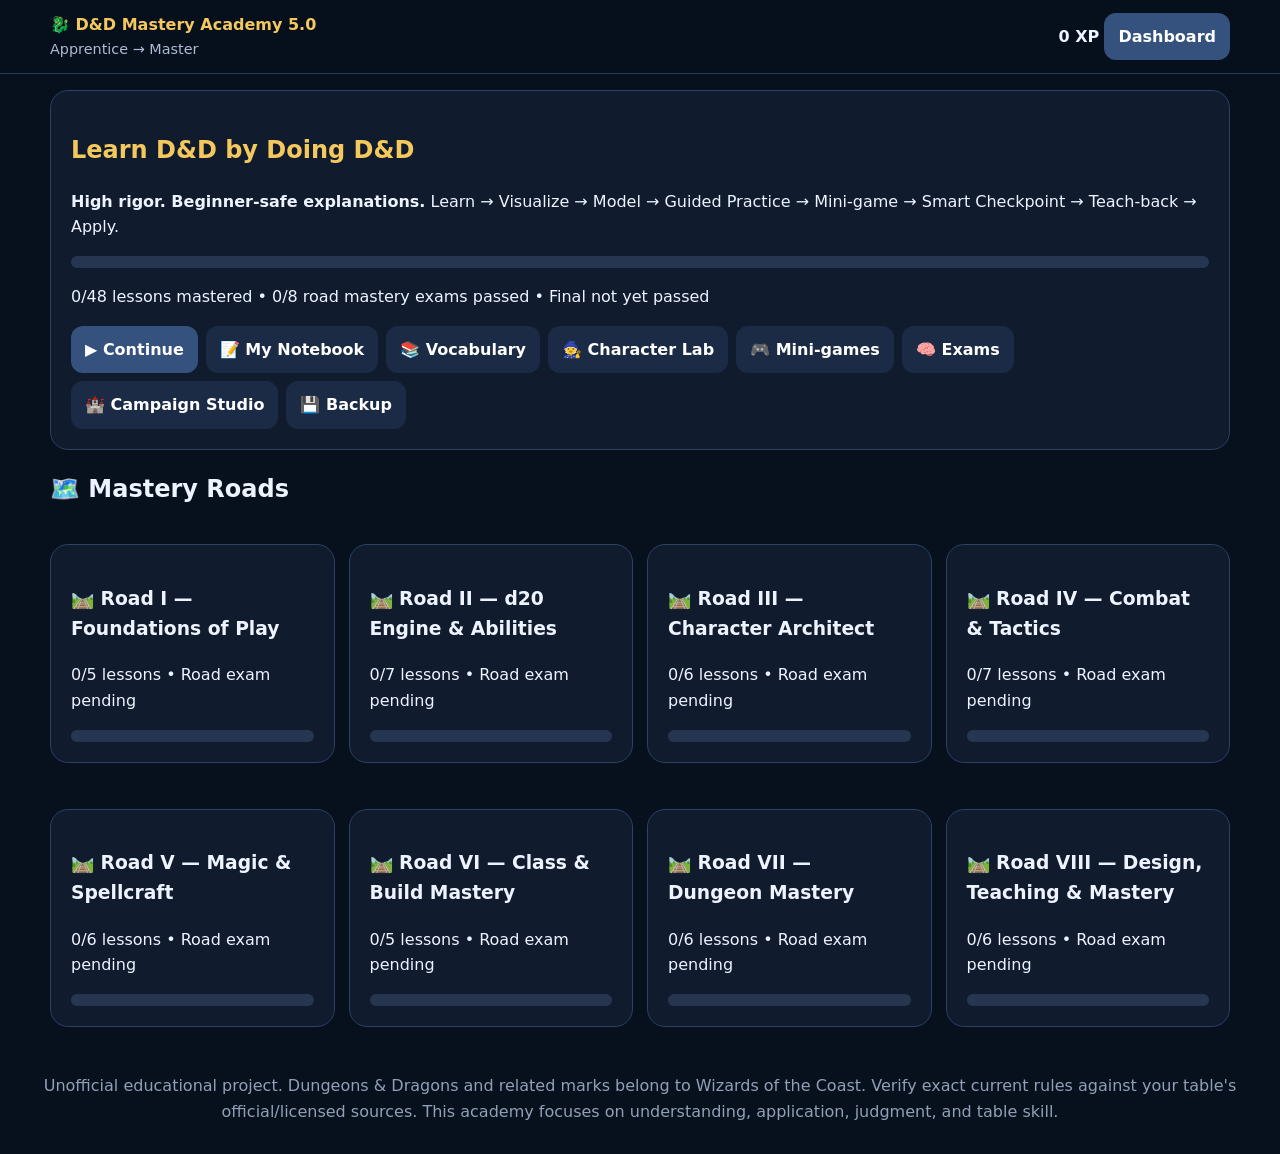
==== commit d979f1ef: "Add files via upload" ====
--- a/index.html
+++ b/index.html
@@ -1,9 +1,43 @@
-<!doctype html><html><head><meta charset="utf-8"><meta name="viewport" content="width=device-width,initial-scale=1"><title>D&D Mastery Academy 4.0</title><style>*{box-sizing:border-box}body{margin:0;background:#08101b;color:#edf3ff;font:16px/1.55 system-ui,-apple-system,sans-serif}header{position:sticky;top:0;z-index:9;background:#08101bf2;border-bottom:1px solid #293955;padding:14px}.wrap{max-width:1100px;margin:auto}.top{display:flex;justify-content:space-between;gap:10px;align-items:center}.gold{color:#f4c45d}.small{font-size:.9rem;color:#b8c4d9}.card{background:#101a2a;border:1px solid #2b3d5c;border-radius:18px;padding:20px;margin:16px 0}.grid{display:grid;grid-template-columns:repeat(auto-fit,minmax(250px,1fr));gap:14px}.hidden{display:none}button{font:inherit;border:0;border-radius:12px;padding:11px 14px;background:#31486f;color:white;font-weight:750;cursor:pointer}button.alt{background:#192840}button.choice{display:block;width:100%;text-align:left;margin:8px 0;background:#142238;border:1px solid #344b70}.choice.good{background:#163d2c}.choice.bad{background:#4a2028}.progress{height:11px;background:#26354d;border-radius:8px;overflow:hidden}.bar{height:100%;background:#f4c45d}.pill{display:inline-block;background:#1c2b45;border-radius:999px;padding:4px 9px;font-size:.82rem}.visual{font-family:ui-monospace,monospace;background:#070c13;padding:16px;border-radius:12px;white-space:pre-wrap;border-left:4px solid #f4c45d}.example{background:#17273d;padding:14px;border-radius:12px;margin-top:10px}.tabs{display:flex;gap:8px;flex-wrap:wrap}.course{cursor:pointer}.course:hover{border-color:#f4c45d}textarea,input[type=text]{width:100%;background:#091321;color:#fff;border:1px solid #3b5278;border-radius:10px;padding:11px;font:inherit}.gate{border-left:4px solid #f4c45d}.pass{border-left:4px solid #57bd83}.fail{border-left:4px solid #dd6e78}.map{display:grid;grid-template-columns:repeat(7,38px);gap:3px;overflow:auto}.sq{width:38px;height:38px;border:1px solid #53617b;display:grid;place-items:center;background:#192338}.footer{text-align:center;color:#93a0b5;padding:32px}@media(max-width:600px){.card{padding:15px;margin:12px 0}h1{font-size:1.55rem}.top{align-items:flex-start}.brand{font-size:1.05rem}}</style></head><body><header><div class="wrap top"><div><b class="brand gold">🐉 D&D Mastery Academy 4.0</b><div id="rank" class="small"></div></div><div><b id="xp"></b> <button onclick="show('dash')">Dashboard</button></div></div></header><main class="wrap">
-<section id="dash"><div class="card"><h1 class="gold">From First Roll to Independent Mastery</h1><p><b>Simple surface. Deep standards.</b> Learn the system, apply it, revisit it, DM it, design with it, and teach it. Graduation requires knowledge lessons, practical labs, mastery boards, spaced review, and a campaign portfolio.</p><div class="progress"><div id="overall" class="bar"></div></div><p id="pct"></p><div class="tabs"><button onclick="continueLearning()">▶ Continue</button><button class="alt" onclick="show('labs')">🧪 Practical Labs</button><button class="alt" onclick="show('boards')">🏆 Mastery Boards</button><button class="alt" onclick="show('review')">🧠 Review</button><button class="alt" onclick="show('forge')">🏰 Campaign Forge</button><button class="alt" onclick="show('backup')">💾 Backup</button></div></div><h2>🗺️ Curriculum</h2><div id="courses" class="grid"></div></section>
-<section id="course" class="hidden"></section><section id="lesson" class="hidden"></section><section id="labs" class="hidden"></section><section id="boards" class="hidden"></section><section id="review" class="hidden"></section><section id="forge" class="hidden"></section><section id="backup" class="hidden"></section></main><div class="footer">Unofficial educational project. Dungeons & Dragons and related marks belong to Wizards of the Coast. Exact rules should be checked against your table's current official/licensed sources. This academy teaches system mastery, judgment, research discipline, and table skills.</div>
-<script>const DB={"courses": [{"name": "Orientation: Enter the Academy", "lesson_ids": [0, 1, 2, 3, 4]}, {"name": "I. Adventurer Foundations", "lesson_ids": [5, 6, 7, 8, 9, 10, 11, 12, 13, 14]}, {"name": "II. Character Architect", "lesson_ids": [15, 16, 17, 18, 19, 20, 21]}, {"name": "III. Master of Combat", "lesson_ids": [22, 23, 24, 25, 26, 27, 28]}, {"name": "IV. Master of Magic", "lesson_ids": [29, 30, 31, 32, 33, 34, 35, 36, 37, 38, 39]}, {"name": "V. The Twelve Class Trials", "lesson_ids": [40, 41, 42, 43, 44, 45, 46, 47, 48, 49, 50, 51]}, {"name": "VI. Behind the DM Screen", "lesson_ids": [52, 53, 54, 55, 56, 57, 58, 59, 60, 61]}, {"name": "VII. Rules Judge", "lesson_ids": [62, 63, 64, 65, 66, 67]}, {"name": "VIII. Adventure Designer", "lesson_ids": [68, 69, 70, 71, 72, 73, 74, 75, 76, 77, 78]}, {"name": "IX. Worldsmith", "lesson_ids": [79, 80, 81]}, {"name": "X. Homebrew Forge", "lesson_ids": [82, 83, 84, 85, 86, 87, 88]}, {"name": "XI. Master Dungeon Master", "lesson_ids": [89, 90, 91, 92, 93, 94, 95]}, {"name": "XII. Final Campaign & Teaching", "lesson_ids": [96, 97]}], "lessons": [{"id": 0, "title": "What D&D is", "teach": "Dungeons & Dragons is a cooperative tabletop roleplaying game. Players describe what their characters attempt; one player, the Dungeon Master (DM), portrays the world and adjudicates uncertainty; dice help resolve uncertain outcomes. There is no single “winner.” The group creates an unfolding adventure together.", "visual": "PLAYER describes intent → DM describes world/decides if a roll is needed → DICE resolve uncertainty → DM narrates consequence", "example": "A rogue says, “I check the statue for a hidden switch.” The DM decides whether discovery is automatic, impossible, or uncertain enough for a check. The die is not the story; it helps answer an uncertain question in the story.", "question": "Who normally portrays the world and adjudicates uncertain outcomes?", "options": ["The Dungeon Master", "The highest-level player", "The player with the most dice", "Nobody; the dice decide everything"], "answer": 0, "why": "The DM presents the world and adjudicates, while players control their characters.", "course": "Orientation: Enter the Academy", "transferQ": "Which statement is the safest way to apply What D&D is at a real table?", "transferOptions": ["Use the concept as taught, check the exact current rule when precision matters, and account for the situation/table.", "Assume every online summary is official and current.", "Ignore the DM and table's agreed rules sources.", "Treat a remembered example as universal even when the rule or situation differs."], "transferAnswer": 0}, {"id": 1, "title": "2024 vs. 2014 rules", "teach": "This academy uses the revised 2024 fifth-edition rules as its default. Many tables still use the 2014 fifth-edition books. The games are closely related, but character options, terminology, class features, spells, and some procedures differ. Always establish which ruleset and sources a table uses before building a character.", "visual": "TABLE RULESET → 2024 revised by default | 2014 legacy when labeled | DM/table choices override optional material", "example": "If a 2014 guide tells you a class gains a feature at a certain level, do not assume the 2024 version is identical. Check the version of the rule your table is actually using.", "question": "Before using a character option from a guide, what should you confirm?", "options": ["That it was posted first", "That it has the highest damage", "That it uses the same artwork", "That it matches the rules version and sources your table uses"], "answer": 3, "why": "2014 and 2024 fifth-edition material can differ, so version/source is part of rules accuracy.", "course": "Orientation: Enter the Academy", "transferQ": "Which statement is the safest way to apply 2024 vs. 2014 rules at a real table?", "transferOptions": ["Use the concept as taught, check the exact current rule when precision matters, and account for the situation/table.", "Assume every online summary is official and current.", "Ignore the DM and table's agreed rules sources.", "Treat a remembered example as universal even when the rule or situation differs."], "transferAnswer": 0}, {"id": 2, "title": "Anatomy of a session", "teach": "A session is one meeting of play. A campaign is the longer sequence of connected sessions; an adventure is a playable problem or arc inside it. Most sessions cycle among social interaction, exploration, and combat, with the DM framing scenes and players choosing what to do.", "visual": "CAMPAIGN → adventures → sessions → scenes → player choices → consequences", "example": "A three-hour session might begin with negotiation in a tavern, continue with travel through ruins, and end halfway through a combat. The next session resumes from that state.", "question": "Which sequence goes from largest scope to smallest?", "options": ["Session → campaign → scene → adventure", "Adventure → scene → campaign → session", "Campaign → adventure → session → scene", "Scene → campaign → adventure → session"], "answer": 2, "why": "A campaign contains adventures and sessions; sessions contain scenes.", "course": "Orientation: Enter the Academy", "transferQ": "Which statement is the safest way to apply Anatomy of a session at a real table?", "transferOptions": ["Use the concept as taught, check the exact current rule when precision matters, and account for the situation/table.", "Assume every online summary is official and current.", "Ignore the DM and table's agreed rules sources.", "Treat a remembered example as universal even when the rule or situation differs."], "transferAnswer": 0}, {"id": 3, "title": "Table expectations & consent", "teach": "Good D&D requires shared expectations. Session Zero is where the group aligns on tone, rules sources, attendance, character fit, boundaries, safety tools, PvP, house rules, and what kind of fun everyone wants. Consent is ongoing; a player can raise a boundary during play.", "visual": "SESSION ZERO: tone • schedule • rules • characters • boundaries • safety • house rules • PvP • expectations", "example": "A horror campaign can still have boundaries. “Dark fantasy” does not automatically mean every subject is welcome at the table.", "question": "When should a group discuss tone, boundaries, house rules, and character fit?", "options": ["Only when a character dies", "At Session Zero and again whenever needed", "Only after the campaign ends", "Never; the DM decides privately"], "answer": 1, "why": "Expectations and consent are ongoing group responsibilities.", "course": "Orientation: Enter the Academy", "transferQ": "Which statement is the safest way to apply Table expectations & consent at a real table?", "transferOptions": ["Use the concept as taught, check the exact current rule when precision matters, and account for the situation/table.", "Assume every online summary is official and current.", "Ignore the DM and table's agreed rules sources.", "Treat a remembered example as universal even when the rule or situation differs."], "transferAnswer": 0}, {"id": 4, "title": "How to read rules", "teach": "Read rules literally but in context. Identify the game term, trigger, target, timing, duration, resource cost, and exception. Specific rules can override general rules when they directly apply. Do not import ordinary-language assumptions when the game defines a term.", "visual": "TRIGGER → COST → TARGET → RESOLUTION → DURATION → EXCEPTIONS", "example": "If a feature says “when you hit with an attack,” it does not trigger merely because you attempted an attack. The hit is part of the trigger.", "question": "A feature says “when you hit with an attack.” What must happen before it triggers?", "options": ["The attack must hit", "You must merely declare an attack", "You must roll initiative", "The target must take a turn"], "answer": 0, "why": "Trigger words are literal procedural conditions.", "course": "Orientation: Enter the Academy", "transferQ": "Which statement is the safest way to apply How to read rules at a real table?", "transferOptions": ["Use the concept as taught, check the exact current rule when precision matters, and account for the situation/table.", "Assume every online summary is official and current.", "Ignore the DM and table's agreed rules sources.", "Treat a remembered example as universal even when the rule or situation differs."], "transferAnswer": 0}, {"id": 5, "title": "The d20 test", "teach": "Most uncertain checks use a d20. Roll the d20, add the relevant ability modifier and any applicable proficiency bonus or other modifiers, then compare the total to a target number. Do not roll just because an action was described: if success is certain, failure is impossible, or the outcome has no meaningful uncertainty, the DM can simply narrate the result.", "visual": "INTENT → uncertainty/stakes? → d20 + modifiers → compare to target → consequence", "example": "You try to leap to a wet hanging chain over a pit. Falling matters and success is uncertain, so a check may be appropriate. Opening an unlocked door normally needs no roll.", "question": "When should a DM usually call for a d20 test?", "options": ["Every time a player speaks", "Only during combat", "Whenever the DM wants failure", "When the outcome is uncertain and the result matters"], "answer": 3, "why": "Rolls answer uncertain questions with meaningful consequences.", "course": "I. Adventurer Foundations", "transferQ": "Which statement is the safest way to apply The d20 test at a real table?", "transferOptions": ["Use the concept as taught, check the exact current rule when precision matters, and account for the situation/table.", "Assume every online summary is official and current.", "Ignore the DM and table's agreed rules sources.", "Treat a remembered example as universal even when the rule or situation differs."], "transferAnswer": 0}, {"id": 6, "title": "Six abilities & modifiers", "teach": "The six abilities are Strength, Dexterity, Constitution, Intelligence, Wisdom, and Charisma. The score describes raw capability; the ability modifier is the number commonly added to rolls. In fifth edition, modifier = floor((score − 10) / 2).", "visual": "STR power • DEX agility • CON endurance • INT reasoning • WIS awareness/judgment • CHA presence", "example": "A Strength 16 character has a +3 Strength modifier. A Wisdom 8 character has a −1 Wisdom modifier.", "question": "A character has Strength 16. What is the Strength modifier?", "options": ["+6", "+2", "+3", "+16"], "answer": 2, "why": "The modifier is floor((16−10)/2) = +3.", "course": "I. Adventurer Foundations", "transferQ": "Which statement is the safest way to apply Six abilities & modifiers at a real table?", "transferOptions": ["Use the concept as taught, check the exact current rule when precision matters, and account for the situation/table.", "Assume every online summary is official and current.", "Ignore the DM and table's agreed rules sources.", "Treat a remembered example as universal even when the rule or situation differs."], "transferAnswer": 0}, {"id": 7, "title": "Proficiency", "teach": "Proficiency represents trained competence. Your proficiency bonus increases with character level and is added only when a rule says your proficiency applies, such as a proficient skill, saving throw, weapon, or tool. You normally do not add the same proficiency bonus more than once unless a feature such as Expertise changes the calculation.", "visual": "d20 + ability modifier + proficiency IF proficient", "example": "Two characters can both have Dexterity 16, but the one proficient in Stealth is usually better at Stealth checks because proficiency is added.", "question": "When do you add proficiency bonus to a d20 roll?", "options": ["Whenever you have advantage", "When a rule says your proficiency applies", "To every d20 roll", "Only on natural 20s"], "answer": 1, "why": "Proficiency is conditional training, not a universal bonus.", "course": "I. Adventurer Foundations", "transferQ": "Which statement is the safest way to apply Proficiency at a real table?", "transferOptions": ["Use the concept as taught, check the exact current rule when precision matters, and account for the situation/table.", "Assume every online summary is official and current.", "Ignore the DM and table's agreed rules sources.", "Treat a remembered example as universal even when the rule or situation differs."], "transferAnswer": 0}, {"id": 8, "title": "Advantage & disadvantage", "teach": "With advantage, roll two d20s and use the higher result. With disadvantage, roll two and use the lower. Multiple sources of advantage do not normally stack into extra d20s; likewise for disadvantage. If both apply, they normally cancel for that roll.", "visual": "ADV: 2d20 → HIGHER     DIS: 2d20 → LOWER     BOTH → normal d20", "example": "Attacking a target you cannot see may impose disadvantage, while another effect might grant advantage. If both apply, the attack is normally rolled without either.", "question": "You have both advantage and disadvantage on the same roll. Normally you…", "options": ["Roll one d20 normally", "Roll three d20s", "Use only advantage", "Automatically fail"], "answer": 0, "why": "One or more sources of each normally cancel each other.", "course": "I. Adventurer Foundations", "transferQ": "Which statement is the safest way to apply Advantage & disadvantage at a real table?", "transferOptions": ["Use the concept as taught, check the exact current rule when precision matters, and account for the situation/table.", "Assume every online summary is official and current.", "Ignore the DM and table's agreed rules sources.", "Treat a remembered example as universal even when the rule or situation differs."], "transferAnswer": 0}, {"id": 9, "title": "DCs and opposed situations", "teach": "A Difficulty Class (DC) is the target number for a check or save. The DM sets or uses a rule-provided DC based on the task, not on whether the DM wants a particular story outcome. In many opposed situations, modern fifth-edition rules use fixed DCs or specific procedures rather than automatically having both sides roll.", "visual": "TOTAL ≥ DC → succeeds at the defined task; TOTAL < DC → does not achieve it as defined", "example": "Climbing a slick wall can have a DC reflecting how difficult the wall is. A higher-level hero does not make the wall itself harder merely because the hero is skilled.", "question": "What does a DC represent?", "options": ["A character’s hit points", "The number of dice rolled", "The order in initiative", "The target number a check or save must meet or exceed"], "answer": 3, "why": "DC is the difficulty target for the relevant test.", "course": "I. Adventurer Foundations", "transferQ": "Which statement is the safest way to apply DCs and opposed situations at a real table?", "transferOptions": ["Use the concept as taught, check the exact current rule when precision matters, and account for the situation/table.", "Assume every online summary is official and current.", "Ignore the DM and table's agreed rules sources.", "Treat a remembered example as universal even when the rule or situation differs."], "transferAnswer": 0}, {"id": 10, "title": "Saving throws", "teach": "A saving throw is a reactive defense against an effect such as poison, a spell, or a hazard. The effect tells you which ability save to make and what happens on success or failure. A save is not something a player freely substitutes for a different ability.", "visual": "EFFECT names save → roll d20 + ability mod + proficiency if proficient → compare to save DC → apply outcome", "example": "A dragon breathes fire and the effect calls for a Dexterity saving throw. You do not choose Strength because your Strength is higher.", "question": "Who normally rolls a saving throw?", "options": ["The DM only", "The highest-level character", "The creature affected by the danger or effect", "The attacker always"], "answer": 2, "why": "A save represents a creature resisting or avoiding an effect.", "course": "I. Adventurer Foundations", "transferQ": "Which statement is the safest way to apply Saving throws at a real table?", "transferOptions": ["Use the concept as taught, check the exact current rule when precision matters, and account for the situation/table.", "Assume every online summary is official and current.", "Ignore the DM and table's agreed rules sources.", "Treat a remembered example as universal even when the rule or situation differs."], "transferAnswer": 0}, {"id": 11, "title": "Initiative", "teach": "Initiative establishes turn order when precise timing matters, most commonly in combat. Roll initiative as the rules specify, order combatants, then proceed through rounds. A round is an abstraction in which every combatant gets a turn; initiative is not a measure of real-world reaction speed alone.", "visual": "ROLL initiative → order highest to lowest → turns → next round", "example": "If the rogue acts before the ogre in round 1, the order normally remains the same in later rounds unless a rule changes it.", "question": "What is initiative mainly for?", "options": ["Recovering spell slots", "Establishing turn order when timing matters", "Calculating damage", "Choosing a species"], "answer": 1, "why": "Initiative organizes turns.", "course": "I. Adventurer Foundations", "transferQ": "Which statement is the safest way to apply Initiative at a real table?", "transferOptions": ["Use the concept as taught, check the exact current rule when precision matters, and account for the situation/table.", "Assume every online summary is official and current.", "Ignore the DM and table's agreed rules sources.", "Treat a remembered example as universal even when the rule or situation differs."], "transferAnswer": 0}, {"id": 12, "title": "Actions & attacks", "teach": "On your turn you can move up to your Speed and take one Action. A Bonus Action exists only when a rule grants something you can do as a Bonus Action. A Reaction is usually triggered by a specified event and is limited by its rules. The Attack action can include one or more attacks depending on features.", "visual": "TURN = movement + Action + possible Bonus Action; REACTION = trigger-based", "example": "A level-1 fighter taking the Attack action normally makes one attack. A later Extra Attack feature can change how many attacks that action contains.", "question": "Does taking the Attack action always mean exactly one attack?", "options": ["No; features such as Extra Attack can change how many attacks the action includes", "Yes, always one", "It always means two", "Only monsters can attack more than once"], "answer": 0, "why": "The Attack action and the number of attacks it contains are not identical concepts.", "course": "I. Adventurer Foundations", "transferQ": "Which statement is the safest way to apply Actions & attacks at a real table?", "transferOptions": ["Use the concept as taught, check the exact current rule when precision matters, and account for the situation/table.", "Assume every online summary is official and current.", "Ignore the DM and table's agreed rules sources.", "Treat a remembered example as universal even when the rule or situation differs."], "transferAnswer": 0}, {"id": 13, "title": "Damage, healing & death", "teach": "Damage reduces Hit Points (HP). Healing restores HP up to the maximum. Reaching 0 HP usually causes a player character to fall unconscious and enter the game’s death/dying procedure rather than automatically die. Massive damage and special effects can be exceptions.", "visual": "HP > 0 → functioning | HP reaches 0 → dying rules | healing above 0 → conscious unless another effect prevents it", "example": "A cleric heals an unconscious ally at 0 HP. Once the ally has positive HP, they normally regain consciousness; death-save results do not remain as a separate injury track.", "question": "What happens when damage reduces you to 0 HP, absent a special rule?", "options": ["You automatically die", "Your HP becomes negative", "You immediately take a long rest", "You become unconscious and use the game’s death/dying procedure rather than going to negative HP"], "answer": 3, "why": "Fifth edition tracks 0 HP and death saves/other rules rather than negative hit points.", "course": "I. Adventurer Foundations", "transferQ": "Which statement is the safest way to apply Damage, healing & death at a real table?", "transferOptions": ["Use the concept as taught, check the exact current rule when precision matters, and account for the situation/table.", "Assume every online summary is official and current.", "Ignore the DM and table's agreed rules sources.", "Treat a remembered example as universal even when the rule or situation differs."], "transferAnswer": 0}, {"id": 14, "title": "Conditions", "teach": "Conditions are reusable rules modules. Mastery means knowing the common ones and, more importantly, knowing to check the exact condition text when precision matters. Conditions can interact: for example, being unable to move can matter differently from having Speed reduced to 0.", "visual": "NAME → mechanical effects → interactions → ending method", "example": "Do not improvise extra penalties because a condition sounds severe; apply the stated effects unless the situation independently calls for something else.", "question": "Why should you read the exact condition entry instead of relying on its name?", "options": ["Every condition does the same thing", "Conditions affect only roleplay", "Each condition defines specific mechanical effects and interactions", "Condition names are only jokes"], "answer": 2, "why": "The mechanical entry, not ordinary-language intuition, controls the effect.", "course": "I. Adventurer Foundations", "transferQ": "Which statement is the safest way to apply Conditions at a real table?", "transferOptions": ["Use the concept as taught, check the exact current rule when precision matters, and account for the situation/table.", "Assume every online summary is official and current.", "Ignore the DM and table's agreed rules sources.", "Treat a remembered example as universal even when the rule or situation differs."], "transferAnswer": 0}, {"id": 15, "title": "Character concept", "teach": "Start with a playable promise: what your character is good at, what they want, and why they cooperate with an adventuring party. Mechanics should support that promise rather than replace it.", "visual": "CONCEPT → party role + motive + personality → mechanics that support them", "example": "“Exiled knight seeking redemption” suggests different choices than “curious street magician,” even before class is chosen.", "question": "Which concept is easiest to use in a cooperative campaign?", "options": ["A character with no reason to leave home", "A treasure hunter who needs the party to reach dangerous ruins", "A loner who refuses every quest", "A villain who secretly plans to kill the party"], "answer": 1, "why": "A character needs a reason to participate and cooperate; personality can create friction without blocking the game.", "course": "II. Character Architect", "transferQ": "Which statement is the safest way to apply Character concept at a real table?", "transferOptions": ["Use the concept as taught, check the exact current rule when precision matters, and account for the situation/table.", "Assume every online summary is official and current.", "Ignore the DM and table's agreed rules sources.", "Treat a remembered example as universal even when the rule or situation differs."], "transferAnswer": 0}, {"id": 16, "title": "Ability scores", "teach": "The six abilities are Strength, Dexterity, Constitution, Intelligence, Wisdom, and Charisma. The score describes raw capability; the ability modifier is the number commonly added to rolls. In fifth edition, modifier = floor((score − 10) / 2).", "visual": "STR power • DEX agility • CON endurance • INT reasoning • WIS awareness/judgment • CHA presence", "example": "A Strength 16 character has a +3 Strength modifier. A Wisdom 8 character has a −1 Wisdom modifier.", "question": "What is the modifier for an ability score of 8?", "options": ["−1", "+8", "0", "−2"], "answer": 0, "why": "floor((8−10)/2) = −1.", "course": "II. Character Architect", "transferQ": "Which statement is the safest way to apply Ability scores at a real table?", "transferOptions": ["Use the concept as taught, check the exact current rule when precision matters, and account for the situation/table.", "Assume every online summary is official and current.", "Ignore the DM and table's agreed rules sources.", "Treat a remembered example as universal even when the rule or situation differs."], "transferAnswer": 0}, {"id": 17, "title": "Species", "teach": "Species represents fantastic ancestry and innate traits. In the 2024 core rules, the core species are Aasimar, Dragonborn, Dwarf, Elf, Gnome, Goliath, Halfling, Human, Orc, and Tiefling. Species is only one part of identity; background and class describe other parts.", "visual": "SPECIES → innate traits | BACKGROUND → life before adventuring | CLASS → adventuring capabilities", "example": "Two Elf characters can feel completely different if one is a sailor Fighter and the other a sage Wizard.", "question": "Which choice most directly describes what your character did before adventuring?", "options": ["Species", "Class", "Armor Class", "Background"], "answer": 3, "why": "Background is the character’s prior life; species and class answer different questions.", "course": "II. Character Architect", "transferQ": "Which statement is the safest way to apply Species at a real table?", "transferOptions": ["Use the concept as taught, check the exact current rule when precision matters, and account for the situation/table.", "Assume every online summary is official and current.", "Ignore the DM and table's agreed rules sources.", "Treat a remembered example as universal even when the rule or situation differs."], "transferAnswer": 0}, {"id": 18, "title": "Backgrounds & origin feats", "teach": "A background packages parts of your pre-adventuring life: proficiencies, ability-score choices as defined by the rules, equipment, and an Origin feat. Read the exact background your table uses rather than assuming an older version works the same way.", "visual": "PAST LIFE → background → proficiencies + origin feat + starting details", "example": "A former guard may begin with training and an Origin feat that supports a different play pattern than a scholar.", "question": "What is the safest way to build a 2024 character using a background?", "options": ["Choose only by the background name", "Ignore the Origin feat", "Use the exact 2024 background rules/source your table approved", "Copy a 2014 build without checking"], "answer": 2, "why": "The revised rules changed character creation details, so source/version matters.", "course": "II. Character Architect", "transferQ": "Which statement is the safest way to apply Backgrounds & origin feats at a real table?", "transferOptions": ["Use the concept as taught, check the exact current rule when precision matters, and account for the situation/table.", "Assume every online summary is official and current.", "Ignore the DM and table's agreed rules sources.", "Treat a remembered example as universal even when the rule or situation differs."], "transferAnswer": 0}, {"id": 19, "title": "Feats", "teach": "A feat is a rules package that gives specific capabilities. Some are Origin feats, while others have prerequisites or level requirements. Treat every feat as exact rules text: note prerequisites, triggers, action costs, limits, and ability changes.", "visual": "PREREQUISITE → BENEFIT → TRIGGER/COST → LIMIT", "example": "A feat that improves a reaction competes with other uses of your reaction; its value depends on the character’s whole action economy.", "question": "Before choosing a feat, what should you check first?", "options": ["Whether it has the longest description", "Whether you meet its prerequisites and how it fits your action economy", "Whether its name sounds powerful", "Whether another player likes it"], "answer": 1, "why": "Legal prerequisites and interaction with your build matter more than the feat’s name.", "course": "II. Character Architect", "transferQ": "Which statement is the safest way to apply Feats at a real table?", "transferOptions": ["Use the concept as taught, check the exact current rule when precision matters, and account for the situation/table.", "Assume every online summary is official and current.", "Ignore the DM and table's agreed rules sources.", "Treat a remembered example as universal even when the rule or situation differs."], "transferAnswer": 0}, {"id": 20, "title": "Multiclassing", "teach": "Multiclassing trades deeper progression in one class for features from another. Check prerequisites and the multiclass rules for proficiencies, spell slots, and class features; do not assume a level in a new class grants everything a level-1 character of that class gets.", "visual": "CLASS A progression ↔ delay ↔ CLASS B features", "example": "A Fighter taking Wizard levels gains new tools but delays Fighter features. The trade is opportunity cost, not “free extra powers.”", "question": "What is the key cost of multiclassing?", "options": ["Delaying progression in your existing class", "Losing your species", "Resetting to level 1", "Automatically losing proficiency"], "answer": 0, "why": "Character level continues, but class-level progression is split.", "course": "II. Character Architect", "transferQ": "Which statement is the safest way to apply Multiclassing at a real table?", "transferOptions": ["Use the concept as taught, check the exact current rule when precision matters, and account for the situation/table.", "Assume every online summary is official and current.", "Ignore the DM and table's agreed rules sources.", "Treat a remembered example as universal even when the rule or situation differs."], "transferAnswer": 0}, {"id": 21, "title": "Level-up workflow", "teach": "When you level, update one thing at a time: class level and features, proficiency bonus if the character-level threshold changes, hit points, spellcasting, feats/ability changes when granted, then derived numbers. Recheck your attack bonuses, save DCs, AC, and resource totals.", "visual": "LEVEL → class features → HP → proficiency threshold → spells/feats → recalc derived numbers", "example": "A changed ability modifier can alter attacks, saves, skills, spell DCs, and hit points depending on the ability.", "question": "After increasing an ability score, what should you do?", "options": ["Only change the score box", "Reset hit points to 1", "Change species", "Recalculate every derived number that uses that ability modifier"], "answer": 3, "why": "Derived statistics can depend on the modifier.", "course": "II. Character Architect", "transferQ": "Which statement is the safest way to apply Level-up workflow at a real table?", "transferOptions": ["Use the concept as taught, check the exact current rule when precision matters, and account for the situation/table.", "Assume every online summary is official and current.", "Ignore the DM and table's agreed rules sources.", "Treat a remembered example as universal even when the rule or situation differs."], "transferAnswer": 0}, {"id": 22, "title": "Action economy", "teach": "On your turn you normally combine movement with one Action, and you may have a Bonus Action only when a rule grants one. You get one Reaction between the start of your turn and the start of your next turn once you spend it. Free object interactions and special rules can add nuance.", "visual": "TURN: move + ACTION + possible BONUS ACTION | ROUND: one REACTION when triggered", "example": "If you cast or use a feature as a Bonus Action, that does not create a second Action.", "question": "Which statement is correct?", "options": ["A Reaction can be used unlimited times", "Movement always consumes the Action", "A Bonus Action exists only when a rule gives you something to do with it", "Everyone gets two Actions"], "answer": 2, "why": "Action types are distinct resources.", "course": "III. Master of Combat", "transferQ": "Which statement is the safest way to apply Action economy at a real table?", "transferOptions": ["Use the concept as taught, check the exact current rule when precision matters, and account for the situation/table.", "Assume every online summary is official and current.", "Ignore the DM and table's agreed rules sources.", "Treat a remembered example as universal even when the rule or situation differs."], "transferAnswer": 0}, {"id": 23, "title": "Attack rolls & Armor Class", "teach": "An attack roll is usually d20 + the relevant ability modifier + proficiency if proficient. If the total meets or exceeds the target’s Armor Class, the attack hits, subject to rules such as critical hits or special defenses. Damage is rolled after a hit unless the rule says otherwise.", "visual": "d20 + attack modifier ≥ AC → HIT → damage", "example": "A +5 attack roll totaling 16 hits AC 16. A total of 15 misses.", "question": "You roll 11 with a +6 attack bonus against AC 17. Result?", "options": ["Roll damage to see if it hits", "Hit", "Miss by 1", "Automatic critical"], "answer": 1, "why": "11 + 6 = 17, which meets the AC.", "course": "III. Master of Combat", "transferQ": "Which statement is the safest way to apply Attack rolls & Armor Class at a real table?", "transferOptions": ["Use the concept as taught, check the exact current rule when precision matters, and account for the situation/table.", "Assume every online summary is official and current.", "Ignore the DM and table's agreed rules sources.", "Treat a remembered example as universal even when the rule or situation differs."], "transferAnswer": 0}, {"id": 24, "title": "Movement & positioning", "teach": "Movement is measured in feet and can be split around your Action. Difficult terrain costs extra movement. Position changes lines, reach, cover, areas, and opportunity risks; tactical movement is about consequences, not just distance.", "visual": "START → move → act → move remainder; terrain/occupants/obstacles change cost and options", "example": "A ranged character can move out from cover, attack, then use remaining movement to return if no other rule prevents it.", "question": "Can you normally split movement before and after your Action?", "options": ["Yes", "No, movement must be used all at once", "Only spellcasters can", "Only outside combat"], "answer": 0, "why": "Fifth edition allows movement to be broken up around actions.", "course": "III. Master of Combat", "transferQ": "Which statement is the safest way to apply Movement & positioning at a real table?", "transferOptions": ["Use the concept as taught, check the exact current rule when precision matters, and account for the situation/table.", "Assume every online summary is official and current.", "Ignore the DM and table's agreed rules sources.", "Treat a remembered example as universal even when the rule or situation differs."], "transferAnswer": 0}, {"id": 25, "title": "Opportunity attacks", "teach": "An opportunity attack is a Reaction triggered by a creature you can see leaving your reach under the rule’s conditions. Forced movement and some special movement do not trigger it. Disengage is a common way to avoid it.", "visual": "ENEMY leaves reach → trigger? → spend REACTION → one melee attack", "example": "If you already spent your Reaction, you cannot also make an opportunity attack before your next turn restores it.", "question": "What resource does an opportunity attack normally spend?", "options": ["Bonus Action", "Hit Die", "Spell slot", "Reaction"], "answer": 3, "why": "It is a Reaction, so competing reaction options matter.", "course": "III. Master of Combat", "transferQ": "Which statement is the safest way to apply Opportunity attacks at a real table?", "transferOptions": ["Use the concept as taught, check the exact current rule when precision matters, and account for the situation/table.", "Assume every online summary is official and current.", "Ignore the DM and table's agreed rules sources.", "Treat a remembered example as universal even when the rule or situation differs."], "transferAnswer": 0}, {"id": 26, "title": "Cover", "teach": "Cover protects a target when an obstacle blocks part of it from an attacker or effect. Half cover and three-quarters cover improve defenses; total cover can prevent direct targeting. Determine cover from the relevant origin/attacker, not from the target’s feelings about safety.", "visual": "ATTACKER/EFFECT → line to TARGET → obstacle? → cover category", "example": "A stone pillar between an archer and a target may grant cover from that archer but not from an enemy standing on the other side.", "question": "Cover is determined primarily from…", "options": ["Initiative order", "Maximum hit points", "The attacker or effect’s line to the target", "The target’s class"], "answer": 2, "why": "Cover is positional and directional.", "course": "III. Master of Combat", "transferQ": "Which statement is the safest way to apply Cover at a real table?", "transferOptions": ["Use the concept as taught, check the exact current rule when precision matters, and account for the situation/table.", "Assume every online summary is official and current.", "Ignore the DM and table's agreed rules sources.", "Treat a remembered example as universal even when the rule or situation differs."], "transferAnswer": 0}, {"id": 27, "title": "Grapple & shove", "teach": "Grappling and shoving use the current unarmed-strike procedures rather than the old 2014 opposed Athletics contest. Check the 2024 rule your table uses for the save and escape procedure. Grappled limits movement; shove can move or knock a target Prone when the rule succeeds.", "visual": "UNARMED STRIKE → choose damage / grapple / shove → resolve current procedure", "example": "Do not use a remembered 2014 Athletics-vs-Athletics contest at a 2024 table unless the table intentionally uses that legacy rule.", "question": "Why must a returning player recheck grappling?", "options": ["It uses spell slots now", "The 2024 procedure differs from the 2014 legacy procedure", "Grappling was removed", "Only monsters can grapple"], "answer": 1, "why": "This is a notable edition revision.", "course": "III. Master of Combat", "transferQ": "Which statement is the safest way to apply Grapple & shove at a real table?", "transferOptions": ["Use the concept as taught, check the exact current rule when precision matters, and account for the situation/table.", "Assume every online summary is official and current.", "Ignore the DM and table's agreed rules sources.", "Treat a remembered example as universal even when the rule or situation differs."], "transferAnswer": 0}, {"id": 28, "title": "Weapon mastery & two-weapon concepts", "teach": "Weapon Mastery gives trained characters extra tactical properties tied to weapons they can master. Light-weapon and Nick interactions can affect how extra attacks fit into the action economy. Always trace the exact weapon property, mastery property, and feature granting access.", "visual": "WEAPON property + MASTERY access → tactical rider; trace Action/Bonus Action carefully", "example": "A weapon having a mastery property does not mean every character automatically benefits from that mastery.", "question": "What must be true to use a weapon’s mastery property?", "options": ["Your rules/features must grant mastery for that weapon", "You merely own the weapon", "You are level 1", "The weapon deals slashing damage"], "answer": 0, "why": "Mastery is character access plus weapon property.", "course": "III. Master of Combat", "transferQ": "Which statement is the safest way to apply Weapon mastery & two-weapon concepts at a real table?", "transferOptions": ["Use the concept as taught, check the exact current rule when precision matters, and account for the situation/table.", "Assume every online summary is official and current.", "Ignore the DM and table's agreed rules sources.", "Treat a remembered example as universal even when the rule or situation differs."], "transferAnswer": 0}, {"id": 29, "title": "Spell anatomy", "teach": "Read a spell as a structured rules object: level/school, casting time, range, components, duration, target or area, save/attack, effect, scaling, and concentration if any. A spell does only what its text and general spell rules support.", "visual": "CASTING TIME → RANGE → COMPONENTS → TARGET/AREA → SAVE/ATTACK → EFFECT → DURATION", "example": "Before casting, check whether the target is in range and whether the spell requires sight. Those constraints can matter more than the damage number.", "question": "Where do you look to know a spell’s range, duration, components, and effect?", "options": ["Your Armor Class", "Your background", "Initiative order", "The spell’s own rules entry"], "answer": 3, "why": "A spell is a rules package with explicit fields.", "course": "IV. Master of Magic", "transferQ": "Which statement is the safest way to apply Spell anatomy at a real table?", "transferOptions": ["Use the concept as taught, check the exact current rule when precision matters, and account for the situation/table.", "Assume every online summary is official and current.", "Ignore the DM and table's agreed rules sources.", "Treat a remembered example as universal even when the rule or situation differs."], "transferAnswer": 0}, {"id": 30, "title": "Slots & preparation", "teach": "Spell slots are a resource used to cast leveled spells; they are not identical to “spells known/prepared.” Your class tells you which spells you can have available and how preparation works. Casting a prepared spell usually expends a slot of the appropriate level or higher unless a rule says otherwise.", "visual": "AVAILABLE SPELLS + SLOT RESOURCE → CAST → slot expended", "example": "Preparing a spell does not spend a slot. The slot is normally spent when you cast it.", "question": "Which statement is safest?", "options": ["A slot permanently learns a spell", "All classes prepare spells identically", "Spell preparation and spell slots are related but distinct resources/procedures", "Preparing a spell spends its slot immediately"], "answer": 2, "why": "Knowing/preparing a spell is different from spending a slot to cast it.", "course": "IV. Master of Magic", "transferQ": "Which statement is the safest way to apply Slots & preparation at a real table?", "transferOptions": ["Use the concept as taught, check the exact current rule when precision matters, and account for the situation/table.", "Assume every online summary is official and current.", "Ignore the DM and table's agreed rules sources.", "Treat a remembered example as universal even when the rule or situation differs."], "transferAnswer": 0}, {"id": 31, "title": "Cantrips", "teach": "Cantrips are level-0 spells designed for repeated use and normally do not expend spell slots. Many offensive cantrips scale with character level. They still obey their casting time, range, components, target, and other spell rules.", "visual": "CANTRIP → no slot normally → obey normal spell constraints", "example": "A wizard with no remaining leveled spell slots can still cast cantrips unless another effect prevents spellcasting.", "question": "What is a cantrip?", "options": ["A level-1 slot", "A level-0 spell that normally does not expend a spell slot", "A spell that always deals damage", "A magic item"], "answer": 1, "why": "Cantrips are repeatable level-0 spells, subject to their own casting rules.", "course": "IV. Master of Magic", "transferQ": "Which statement is the safest way to apply Cantrips at a real table?", "transferOptions": ["Use the concept as taught, check the exact current rule when precision matters, and account for the situation/table.", "Assume every online summary is official and current.", "Ignore the DM and table's agreed rules sources.", "Treat a remembered example as universal even when the rule or situation differs."], "transferAnswer": 0}, {"id": 32, "title": "Components", "teach": "Spell components are Verbal (V), Somatic (S), and Material (M). They matter for silence, occupied hands, spellcasting foci, component pouches, and costly/consumed materials. Do not treat components as flavor text; they can determine whether a spell can be cast.", "visual": "V = voice | S = gesture | M = material/focus rules", "example": "A spell with a verbal component can be affected by a situation that prevents the caster from producing the required words.", "question": "Why do spell components matter?", "options": ["They can determine whether you can cast under conditions such as silence, occupied hands, or missing material access", "They only add flavor", "They determine initiative", "They replace spell slots"], "answer": 0, "why": "Verbal, somatic, and material requirements interact with circumstances.", "course": "IV. Master of Magic", "transferQ": "Which statement is the safest way to apply Components at a real table?", "transferOptions": ["Use the concept as taught, check the exact current rule when precision matters, and account for the situation/table.", "Assume every online summary is official and current.", "Ignore the DM and table's agreed rules sources.", "Treat a remembered example as universal even when the rule or situation differs."], "transferAnswer": 0}, {"id": 33, "title": "Targets, range & line of effect", "teach": "A spell’s target and range clauses are rules, not flavor. Check whether you can perceive the target when required, whether it is in range, and whether total cover blocks the effect. Areas originate and extend according to their shapes and rules.", "visual": "CASTER/origin → legal target? → range? → cover/line? → resolve", "example": "Knowing a creature is behind a wall does not automatically make it a legal target for a spell requiring a creature you can see.", "question": "A spell requires “a creature you can see.” The creature is fully behind an opaque wall. Can you target it?", "options": ["Yes, if you know it is there", "Yes, with disadvantage", "Only on a critical hit", "No"], "answer": 3, "why": "The targeting requirement is not met.", "course": "IV. Master of Magic", "transferQ": "Which statement is the safest way to apply Targets, range & line of effect at a real table?", "transferOptions": ["Use the concept as taught, check the exact current rule when precision matters, and account for the situation/table.", "Assume every online summary is official and current.", "Ignore the DM and table's agreed rules sources.", "Treat a remembered example as universal even when the rule or situation differs."], "transferAnswer": 0}, {"id": 34, "title": "Areas of effect", "teach": "Areas such as cones, cubes, cylinders, lines, and spheres affect space according to their defined origin and dimensions. Place the area first, then determine which creatures/spaces are included; do not bend the shape around allies after seeing the result unless a feature permits it.", "visual": "ORIGIN → SHAPE + SIZE → occupied spaces → saves/effects", "example": "A narrow corridor can make a line spell excellent while making a large sphere risky for allies.", "question": "What should you determine before resolving creatures’ saves?", "options": ["Initiative again", "Everyone’s AC", "The area’s legal origin, shape, and affected space", "Damage first"], "answer": 2, "why": "The area determines who is affected.", "course": "IV. Master of Magic", "transferQ": "Which statement is the safest way to apply Areas of effect at a real table?", "transferOptions": ["Use the concept as taught, check the exact current rule when precision matters, and account for the situation/table.", "Assume every online summary is official and current.", "Ignore the DM and table's agreed rules sources.", "Treat a remembered example as universal even when the rule or situation differs."], "transferAnswer": 0}, {"id": 35, "title": "Concentration", "teach": "Some spells require Concentration. A creature can normally concentrate on only one such effect at a time. Taking damage can force a Constitution saving throw to maintain it, and other events can end concentration. Choosing a new concentration spell ends the previous one.", "visual": "ONE concentration effect → damage may trigger CON save → failure ends effect", "example": "A caster maintaining a control spell must consider whether standing in the front line risks losing it.", "question": "Can you normally concentrate on two concentration spells at once?", "options": ["Only outside combat", "No", "Yes if both are low level", "Yes with advantage"], "answer": 1, "why": "Concentration limits you to one concentration effect at a time unless a specific rule says otherwise.", "course": "IV. Master of Magic", "transferQ": "Which statement is the safest way to apply Concentration at a real table?", "transferOptions": ["Use the concept as taught, check the exact current rule when precision matters, and account for the situation/table.", "Assume every online summary is official and current.", "Ignore the DM and table's agreed rules sources.", "Treat a remembered example as universal even when the rule or situation differs."], "transferAnswer": 0}, {"id": 36, "title": "Rituals", "teach": "Ritual casting lets eligible characters cast certain spells as rituals using the rules granted by their class or feature, trading extra casting time for not expending a spell slot. Not every spell can be a ritual, and having the Ritual tag is not by itself enough if your character lacks the needed ritual-casting permission.", "visual": "RITUAL-ELIGIBLE spell + feature permission + extra time → no slot", "example": "A time-sensitive chase is usually a poor moment to spend extra minutes ritual-casting a utility spell.", "question": "What is the key benefit of ritual casting when a rule allows it?", "options": ["Casting certain ritual spells without expending a spell slot by taking extra time", "Casting any spell as a Bonus Action", "Ignoring components", "Doubling damage"], "answer": 0, "why": "Ritual casting trades time for slot conservation for eligible spells/casters.", "course": "IV. Master of Magic", "transferQ": "Which statement is the safest way to apply Rituals at a real table?", "transferOptions": ["Use the concept as taught, check the exact current rule when precision matters, and account for the situation/table.", "Assume every online summary is official and current.", "Ignore the DM and table's agreed rules sources.", "Treat a remembered example as universal even when the rule or situation differs."], "transferAnswer": 0}, {"id": 37, "title": "Spell attacks & saves", "teach": "Spells tell you whether they use a spell attack or force a saving throw. A spell attack uses your spellcasting ability and proficiency. A spell save DC is calculated from the spellcasting ability and proficiency under your class rules. Never roll both unless the spell explicitly says so.", "visual": "SPELL → attack roll OR target save → effect text", "example": "Fire Bolt uses a spell attack; many area spells instead call for saves. The spell tells you which procedure applies.", "question": "If a spell says the target makes a Dexterity save, who rolls the d20?", "options": ["The caster as a spell attack", "Both roll and compare", "Nobody", "The target"], "answer": 3, "why": "A saving throw is rolled by the creature making the save.", "course": "IV. Master of Magic", "transferQ": "Which statement is the safest way to apply Spell attacks & saves at a real table?", "transferOptions": ["Use the concept as taught, check the exact current rule when precision matters, and account for the situation/table.", "Assume every online summary is official and current.", "Ignore the DM and table's agreed rules sources.", "Treat a remembered example as universal even when the rule or situation differs."], "transferAnswer": 0}, {"id": 38, "title": "Interruptions & reactions", "teach": "Reaction spells and features happen only when their trigger occurs and you still have a Reaction. Timing words such as “when,” “after,” and “before” matter. Resolve the interrupt at the point the rule specifies, then continue the interrupted sequence if appropriate.", "visual": "TRIGGER → choose reaction → resolve it → resume sequence", "example": "If two features compete for your one Reaction, using one means the other may be unavailable until your Reaction returns.", "question": "What should you identify first for a reaction feature?", "options": ["Your background", "Your walking speed", "Its trigger", "Its damage type"], "answer": 2, "why": "No trigger means no legal reaction.", "course": "IV. Master of Magic", "transferQ": "Which statement is the safest way to apply Interruptions & reactions at a real table?", "transferOptions": ["Use the concept as taught, check the exact current rule when precision matters, and account for the situation/table.", "Assume every online summary is official and current.", "Ignore the DM and table's agreed rules sources.", "Treat a remembered example as universal even when the rule or situation differs."], "transferAnswer": 0}, {"id": 39, "title": "Magic items & attunement", "teach": "Magic items can grant passive or activated benefits. Some require Attunement, which limits how many such items a creature can benefit from at once. Read activation, charges, recharge, command words, attunement requirements, and whether the item modifies an existing rule.", "visual": "FIND → identify/use rules → attune if required → track charges/limits", "example": "Owning four attunement-required items does not normally mean you can benefit from all four simultaneously.", "question": "What should you check before assuming you can benefit from a magic item?", "options": ["Your initiative roll", "Its requirements, including whether it requires attunement", "Only its sale price", "Whether it is shiny"], "answer": 1, "why": "Magic items can have prerequisites and attunement limits.", "course": "IV. Master of Magic", "transferQ": "Which statement is the safest way to apply Magic items & attunement at a real table?", "transferOptions": ["Use the concept as taught, check the exact current rule when precision matters, and account for the situation/table.", "Assume every online summary is official and current.", "Ignore the DM and table's agreed rules sources.", "Treat a remembered example as universal even when the rule or situation differs."], "transferAnswer": 0}, {"id": 40, "title": "Barbarian", "teach": "The Barbarian is a durable Strength-based warrior. Its core play loop is Rage and aggressive front-line pressure. Build decisions should reinforce the class’s main ability needs and the role you want at the table. Learn the exact level-by-level features from the 2024 rules your table uses; mastery here is about understanding what decisions the class asks you to make.", "visual": "IDENTITY → durable Strength-based warrior | LOOP → Rage and aggressive front-line pressure | BUILD → Strength, Constitution; manage Rage and risk", "example": "Choose Barbarian when you need durability and explosive melee pressure. During play, ask which class resource or positioning choice most changes the current problem.", "question": "Which description best matches the Barbarian’s core identity?", "options": ["Durable strength-based warrior", "A class with no meaningful resource or role", "A species rather than a class", "A background that never changes with level"], "answer": 0, "why": "The Barbarian is best understood through its identity and resource loop: Rage and aggressive front-line pressure.", "course": "V. The Twelve Class Trials", "transferQ": "Which statement is the safest way to apply Barbarian at a real table?", "transferOptions": ["Use the concept as taught, check the exact current rule when precision matters, and account for the situation/table.", "Assume every online summary is official and current.", "Ignore the DM and table's agreed rules sources.", "Treat a remembered example as universal even when the rule or situation differs."], "transferAnswer": 0}, {"id": 41, "title": "Bard", "teach": "The Bard is a Charisma-based expert and magical supporter. Its core play loop is Inspiration, skills, flexible spellcasting. Build decisions should reinforce the class’s main ability needs and the role you want at the table. Learn the exact level-by-level features from the 2024 rules your table uses; mastery here is about understanding what decisions the class asks you to make.", "visual": "IDENTITY → Charisma-based expert and magical supporter | LOOP → Inspiration, skills, flexible spellcasting | BUILD → Charisma; spend support resources where they change outcomes", "example": "Choose Bard when the party needs versatility, social skill, and support magic. During play, ask which class resource or positioning choice most changes the current problem.", "question": "Which description best matches the Bard’s core identity?", "options": ["A class with no meaningful resource or role", "A species rather than a class", "A background that never changes with level", "Charisma-based expert and magical supporter"], "answer": 3, "why": "The Bard is best understood through its identity and resource loop: Inspiration, skills, flexible spellcasting.", "course": "V. The Twelve Class Trials", "transferQ": "Which statement is the safest way to apply Bard at a real table?", "transferOptions": ["Use the concept as taught, check the exact current rule when precision matters, and account for the situation/table.", "Assume every online summary is official and current.", "Ignore the DM and table's agreed rules sources.", "Treat a remembered example as universal even when the rule or situation differs."], "transferAnswer": 0}, {"id": 42, "title": "Cleric", "teach": "The Cleric is a divine full caster with strong support and domain identity. Its core play loop is prepared divine magic plus Channel Divinity. Build decisions should reinforce the class’s main ability needs and the role you want at the table. Learn the exact level-by-level features from the 2024 rules your table uses; mastery here is about understanding what decisions the class asks you to make.", "visual": "IDENTITY → divine full caster with strong support and domain identity | LOOP → prepared divine magic plus Channel Divinity | BUILD → Wisdom; choose between support, control, offense, and durability", "example": "Choose Cleric when the party needs adaptable divine magic and resilience. During play, ask which class resource or positioning choice most changes the current problem.", "question": "Which description best matches the Cleric’s core identity?", "options": ["A species rather than a class", "A background that never changes with level", "Divine full caster with strong support and domain identity", "A class with no meaningful resource or role"], "answer": 2, "why": "The Cleric is best understood through its identity and resource loop: prepared divine magic plus Channel Divinity.", "course": "V. The Twelve Class Trials", "transferQ": "Which statement is the safest way to apply Cleric at a real table?", "transferOptions": ["Use the concept as taught, check the exact current rule when precision matters, and account for the situation/table.", "Assume every online summary is official and current.", "Ignore the DM and table's agreed rules sources.", "Treat a remembered example as universal even when the rule or situation differs."], "transferAnswer": 0}, {"id": 43, "title": "Druid", "teach": "The Druid is a nature full caster with transformation and battlefield control. Its core play loop is prepared primal magic and Wild Shape uses. Build decisions should reinforce the class’s main ability needs and the role you want at the table. Learn the exact level-by-level features from the 2024 rules your table uses; mastery here is about understanding what decisions the class asks you to make.", "visual": "IDENTITY → nature full caster with transformation and battlefield control | LOOP → prepared primal magic and Wild Shape uses | BUILD → Wisdom; manage forms/resources and concentration", "example": "Choose Druid when you want nature magic, control, utility, and transformation. During play, ask which class resource or positioning choice most changes the current problem.", "question": "Which description best matches the Druid’s core identity?", "options": ["A background that never changes with level", "Nature full caster with transformation and battlefield control", "A class with no meaningful resource or role", "A species rather than a class"], "answer": 1, "why": "The Druid is best understood through its identity and resource loop: prepared primal magic and Wild Shape uses.", "course": "V. The Twelve Class Trials", "transferQ": "Which statement is the safest way to apply Druid at a real table?", "transferOptions": ["Use the concept as taught, check the exact current rule when precision matters, and account for the situation/table.", "Assume every online summary is official and current.", "Ignore the DM and table's agreed rules sources.", "Treat a remembered example as universal even when the rule or situation differs."], "transferAnswer": 0}, {"id": 44, "title": "Fighter", "teach": "The Fighter is a weapon specialist with broad build flexibility. Its core play loop is reliable attacks, Action Surge, tactical weapon use. Build decisions should reinforce the class’s main ability needs and the role you want at the table. Learn the exact level-by-level features from the 2024 rules your table uses; mastery here is about understanding what decisions the class asks you to make.", "visual": "IDENTITY → weapon specialist with broad build flexibility | LOOP → reliable attacks, Action Surge, tactical weapon use | BUILD → primary attack ability; manage burst resources and positioning", "example": "Choose Fighter when you want consistent martial performance and weapon mastery. During play, ask which class resource or positioning choice most changes the current problem.", "question": "Which description best matches the Fighter’s core identity?", "options": ["Weapon specialist with broad build flexibility", "A class with no meaningful resource or role", "A species rather than a class", "A background that never changes with level"], "answer": 0, "why": "The Fighter is best understood through its identity and resource loop: reliable attacks, Action Surge, tactical weapon use.", "course": "V. The Twelve Class Trials", "transferQ": "Which statement is the safest way to apply Fighter at a real table?", "transferOptions": ["Use the concept as taught, check the exact current rule when precision matters, and account for the situation/table.", "Assume every online summary is official and current.", "Ignore the DM and table's agreed rules sources.", "Treat a remembered example as universal even when the rule or situation differs."], "transferAnswer": 0}, {"id": 45, "title": "Monk", "teach": "The Monk is a mobile martial artist using Focus Points. Its core play loop is mobility, unarmed/weapon techniques, Focus-fueled options. Build decisions should reinforce the class’s main ability needs and the role you want at the table. Learn the exact level-by-level features from the 2024 rules your table uses; mastery here is about understanding what decisions the class asks you to make.", "visual": "IDENTITY → mobile martial artist using Focus Points | LOOP → mobility, unarmed/weapon techniques, Focus-fueled options | BUILD → Dexterity and Wisdom; spend Focus for impact", "example": "Choose Monk when you want speed, skirmishing, and resource-driven martial techniques. During play, ask which class resource or positioning choice most changes the current problem.", "question": "Which description best matches the Monk’s core identity?", "options": ["A class with no meaningful resource or role", "A species rather than a class", "A background that never changes with level", "Mobile martial artist using focus points"], "answer": 3, "why": "The Monk is best understood through its identity and resource loop: mobility, unarmed/weapon techniques, Focus-fueled options.", "course": "V. The Twelve Class Trials", "transferQ": "Which statement is the safest way to apply Monk at a real table?", "transferOptions": ["Use the concept as taught, check the exact current rule when precision matters, and account for the situation/table.", "Assume every online summary is official and current.", "Ignore the DM and table's agreed rules sources.", "Treat a remembered example as universal even when the rule or situation differs."], "transferAnswer": 0}, {"id": 46, "title": "Paladin", "teach": "The Paladin is a armored Charisma half-caster with protective and burst tools. Its core play loop is Divine Smite-style burst, auras, healing, spells. Build decisions should reinforce the class’s main ability needs and the role you want at the table. Learn the exact level-by-level features from the 2024 rules your table uses; mastery here is about understanding what decisions the class asks you to make.", "visual": "IDENTITY → armored Charisma half-caster with protective and burst tools | LOOP → Divine Smite-style burst, auras, healing, spells | BUILD → Strength or Dexterity plus Charisma; balance slots and support", "example": "Choose Paladin when you want frontline durability, support, and radiant burst. During play, ask which class resource or positioning choice most changes the current problem.", "question": "Which description best matches the Paladin’s core identity?", "options": ["A species rather than a class", "A background that never changes with level", "Armored charisma half-caster with protective and burst tools", "A class with no meaningful resource or role"], "answer": 2, "why": "The Paladin is best understood through its identity and resource loop: Divine Smite-style burst, auras, healing, spells.", "course": "V. The Twelve Class Trials", "transferQ": "Which statement is the safest way to apply Paladin at a real table?", "transferOptions": ["Use the concept as taught, check the exact current rule when precision matters, and account for the situation/table.", "Assume every online summary is official and current.", "Ignore the DM and table's agreed rules sources.", "Treat a remembered example as universal even when the rule or situation differs."], "transferAnswer": 0}, {"id": 47, "title": "Ranger", "teach": "The Ranger is a martial/primal hybrid built for weapons, exploration, and marked prey. Its core play loop is weapon attacks, primal spells, target-focused features. Build decisions should reinforce the class’s main ability needs and the role you want at the table. Learn the exact level-by-level features from the 2024 rules your table uses; mastery here is about understanding what decisions the class asks you to make.", "visual": "IDENTITY → martial/primal hybrid built for weapons, exploration, and marked prey | LOOP → weapon attacks, primal spells, target-focused features | BUILD → Dexterity or Strength plus Wisdom; concentration/resource choices", "example": "Choose Ranger when you want a scout-hunter blending weapons and nature magic. During play, ask which class resource or positioning choice most changes the current problem.", "question": "Which description best matches the Ranger’s core identity?", "options": ["A background that never changes with level", "Martial/primal hybrid built for weapons, exploration, and marked prey", "A class with no meaningful resource or role", "A species rather than a class"], "answer": 1, "why": "The Ranger is best understood through its identity and resource loop: weapon attacks, primal spells, target-focused features.", "course": "V. The Twelve Class Trials", "transferQ": "Which statement is the safest way to apply Ranger at a real table?", "transferOptions": ["Use the concept as taught, check the exact current rule when precision matters, and account for the situation/table.", "Assume every online summary is official and current.", "Ignore the DM and table's agreed rules sources.", "Treat a remembered example as universal even when the rule or situation differs."], "transferAnswer": 0}, {"id": 48, "title": "Rogue", "teach": "The Rogue is a skill expert and precision striker. Its core play loop is Sneak Attack, Expertise, mobility and cunning actions. Build decisions should reinforce the class’s main ability needs and the role you want at the table. Learn the exact level-by-level features from the 2024 rules your table uses; mastery here is about understanding what decisions the class asks you to make.", "visual": "IDENTITY → skill expert and precision striker | LOOP → Sneak Attack, Expertise, mobility and cunning actions | BUILD → Dexterity commonly; create reliable Sneak Attack conditions", "example": "Choose Rogue when you want expertise, stealth/skills, and one precise attack. During play, ask which class resource or positioning choice most changes the current problem.", "question": "Which description best matches the Rogue’s core identity?", "options": ["Skill expert and precision striker", "A class with no meaningful resource or role", "A species rather than a class", "A background that never changes with level"], "answer": 0, "why": "The Rogue is best understood through its identity and resource loop: Sneak Attack, Expertise, mobility and cunning actions.", "course": "V. The Twelve Class Trials", "transferQ": "Which statement is the safest way to apply Rogue at a real table?", "transferOptions": ["Use the concept as taught, check the exact current rule when precision matters, and account for the situation/table.", "Assume every online summary is official and current.", "Ignore the DM and table's agreed rules sources.", "Treat a remembered example as universal even when the rule or situation differs."], "transferAnswer": 0}, {"id": 49, "title": "Sorcerer", "teach": "The Sorcerer is a Charisma full caster whose magic is innate and modifiable. Its core play loop is Sorcery Points and Metamagic reshape spells. Build decisions should reinforce the class’s main ability needs and the role you want at the table. Learn the exact level-by-level features from the 2024 rules your table uses; mastery here is about understanding what decisions the class asks you to make.", "visual": "IDENTITY → Charisma full caster whose magic is innate and modifiable | LOOP → Sorcery Points and Metamagic reshape spells | BUILD → Charisma; convert and spend sorcery resources deliberately", "example": "Choose Sorcerer when you want a focused spell list with flexible spell modification. During play, ask which class resource or positioning choice most changes the current problem.", "question": "Which description best matches the Sorcerer’s core identity?", "options": ["A class with no meaningful resource or role", "A species rather than a class", "A background that never changes with level", "Charisma full caster whose magic is innate and modifiable"], "answer": 3, "why": "The Sorcerer is best understood through its identity and resource loop: Sorcery Points and Metamagic reshape spells.", "course": "V. The Twelve Class Trials", "transferQ": "Which statement is the safest way to apply Sorcerer at a real table?", "transferOptions": ["Use the concept as taught, check the exact current rule when precision matters, and account for the situation/table.", "Assume every online summary is official and current.", "Ignore the DM and table's agreed rules sources.", "Treat a remembered example as universal even when the rule or situation differs."], "transferAnswer": 0}, {"id": 50, "title": "Warlock", "teach": "The Warlock is a Charisma caster defined by pact magic and invocations. Its core play loop is short-rest-oriented Pact Magic plus Eldritch Invocations. Build decisions should reinforce the class’s main ability needs and the role you want at the table. Learn the exact level-by-level features from the 2024 rules your table uses; mastery here is about understanding what decisions the class asks you to make.", "visual": "IDENTITY → Charisma caster defined by pact magic and invocations | LOOP → short-rest-oriented Pact Magic plus Eldritch Invocations | BUILD → Charisma; choose invocations and conserve limited pact slots", "example": "Choose Warlock when you want customizable magical identity and repeatable signature tools. During play, ask which class resource or positioning choice most changes the current problem.", "question": "Which description best matches the Warlock’s core identity?", "options": ["A species rather than a class", "A background that never changes with level", "Charisma caster defined by pact magic and invocations", "A class with no meaningful resource or role"], "answer": 2, "why": "The Warlock is best understood through its identity and resource loop: short-rest-oriented Pact Magic plus Eldritch Invocations.", "course": "V. The Twelve Class Trials", "transferQ": "Which statement is the safest way to apply Warlock at a real table?", "transferOptions": ["Use the concept as taught, check the exact current rule when precision matters, and account for the situation/table.", "Assume every online summary is official and current.", "Ignore the DM and table's agreed rules sources.", "Treat a remembered example as universal even when the rule or situation differs."], "transferAnswer": 0}, {"id": 51, "title": "Wizard", "teach": "The Wizard is a Intelligence full caster with the broadest study-based spell toolkit. Its core play loop is spellbook, preparation, ritual breadth, Arcane Recovery. Build decisions should reinforce the class’s main ability needs and the role you want at the table. Learn the exact level-by-level features from the 2024 rules your table uses; mastery here is about understanding what decisions the class asks you to make.", "visual": "IDENTITY → Intelligence full caster with the broadest study-based spell toolkit | LOOP → spellbook, preparation, ritual breadth, Arcane Recovery | BUILD → Intelligence; prepare the right tools and protect concentration", "example": "Choose Wizard when you enjoy planning, broad magical options, and solving problems with spells. During play, ask which class resource or positioning choice most changes the current problem.", "question": "Which description best matches the Wizard’s core identity?", "options": ["A background that never changes with level", "Intelligence full caster with the broadest study-based spell toolkit", "A class with no meaningful resource or role", "A species rather than a class"], "answer": 1, "why": "The Wizard is best understood through its identity and resource loop: spellbook, preparation, ritual breadth, Arcane Recovery.", "course": "V. The Twelve Class Trials", "transferQ": "Which statement is the safest way to apply Wizard at a real table?", "transferOptions": ["Use the concept as taught, check the exact current rule when precision matters, and account for the situation/table.", "Assume every online summary is official and current.", "Ignore the DM and table's agreed rules sources.", "Treat a remembered example as universal even when the rule or situation differs."], "transferAnswer": 0}, {"id": 52, "title": "The DM loop", "teach": "The DM repeatedly frames a situation, asks what players do, adjudicates uncertainty, applies rules, describes consequences, and updates the world. Preparation supports this loop; it does not replace player choice.", "visual": "FRAME → “What do you do?” → adjudicate → consequence → update → frame again", "example": "If players ignore the door you prepared and climb the roof, the DM loop still works: understand intent, decide what is possible, resolve uncertainty, continue.", "question": "What is the repeating DM loop?", "options": ["Describe the situation, ask what players do, adjudicate, then describe consequences", "Tell players the correct solution", "Roll for every sentence", "Read a fixed script regardless of choices"], "answer": 0, "why": "The game advances through situation → choice → resolution → consequence.", "course": "VI. Behind the DM Screen", "transferQ": "Which statement is the safest way to apply The DM loop at a real table?", "transferOptions": ["Use the concept as taught, check the exact current rule when precision matters, and account for the situation/table.", "Assume every online summary is official and current.", "Ignore the DM and table's agreed rules sources.", "Treat a remembered example as universal even when the rule or situation differs."], "transferAnswer": 0}, {"id": 53, "title": "Session Zero", "teach": "Session Zero is campaign setup before or at the start of play. Align on premise, tone, character creation, allowed sources, scheduling, safety, table etiquette, PvP, house rules, advancement, and how absences are handled. Write down decisions that will matter later.", "visual": "PREMISE + PEOPLE + RULES + BOUNDARIES + LOGISTICS → shared expectations", "example": "A player building a comic-relief thief for a solemn political tragedy may be legal mechanically but mismatched socially; Session Zero catches that early.", "question": "What is Session Zero primarily for?", "options": ["Determining the final boss", "Rolling every future initiative", "Skipping character discussion", "Aligning expectations, characters, rules, boundaries, and campaign logistics before play"], "answer": 3, "why": "It creates the social and campaign contract.", "course": "VI. Behind the DM Screen", "transferQ": "Which statement is the safest way to apply Session Zero at a real table?", "transferOptions": ["Use the concept as taught, check the exact current rule when precision matters, and account for the situation/table.", "Assume every online summary is official and current.", "Ignore the DM and table's agreed rules sources.", "Treat a remembered example as universal even when the rule or situation differs."], "transferAnswer": 0}, {"id": 54, "title": "Preparing without overpreparing", "teach": "Prepare situations, not scripts. Know the important NPC motives, locations, threats, clues, and likely consequences; do not write a sequence that requires players to choose exactly what you predicted.", "visual": "PREP: people + places + problems + clues → PLAY: choices → consequences", "example": "If players ally with the villain you expected them to fight, situation-based prep can adapt; a scripted scene chain often collapses.", "question": "What is most resilient to unexpected player choices?", "options": ["Planning one mandatory solution", "Predicting every die roll", "Preparing motives, problems, and consequences", "Writing exact dialogue for every scene"], "answer": 2, "why": "Reusable situation elements survive branching choices.", "course": "VI. Behind the DM Screen", "transferQ": "Which statement is the safest way to apply Preparing without overpreparing at a real table?", "transferOptions": ["Use the concept as taught, check the exact current rule when precision matters, and account for the situation/table.", "Assume every online summary is official and current.", "Ignore the DM and table's agreed rules sources.", "Treat a remembered example as universal even when the rule or situation differs."], "transferAnswer": 0}, {"id": 55, "title": "Scenes & pacing", "teach": "A scene should have a reason to exist: a question, conflict, discovery, decision, or change. Start near the interesting part, clarify what players can perceive, and end or transition once the scene’s purpose is resolved.", "visual": "FRAME → choice/conflict → change → transition", "example": "Instead of roleplaying every uneventful hour of travel, summarize until a meaningful decision or event appears.", "question": "When should a DM usually cut or summarize?", "options": ["Never", "When no meaningful choice or change is occurring", "Whenever players roleplay", "Only after combat"], "answer": 1, "why": "Pacing focuses table time on meaningful play.", "course": "VI. Behind the DM Screen", "transferQ": "Which statement is the safest way to apply Scenes & pacing at a real table?", "transferOptions": ["Use the concept as taught, check the exact current rule when precision matters, and account for the situation/table.", "Assume every online summary is official and current.", "Ignore the DM and table's agreed rules sources.", "Treat a remembered example as universal even when the rule or situation differs."], "transferAnswer": 0}, {"id": 56, "title": "Setting DCs", "teach": "Set a DC when the outcome is uncertain, failure matters, and a rule does not already provide the target. Base difficulty on the task and circumstances. Do not secretly raise the DC because a character is good at the skill; expertise is supposed to make difficult tasks more achievable.", "visual": "TASK difficulty + circumstances → DC; CHARACTER skill affects roll, not task identity", "example": "A master locksmith should succeed more often at the same lock than a novice. Raising the lock’s DC solely because the expert is present erases expertise.", "question": "What should a DC represent?", "options": ["The difficulty of the task under the relevant rules/circumstances, not how badly the DM wants a story outcome", "The player’s real-life intelligence", "The DM’s preferred ending", "The monster’s hit points"], "answer": 0, "why": "DCs adjudicate task difficulty.", "course": "VI. Behind the DM Screen", "transferQ": "Which statement is the safest way to apply Setting DCs at a real table?", "transferOptions": ["Use the concept as taught, check the exact current rule when precision matters, and account for the situation/table.", "Assume every online summary is official and current.", "Ignore the DM and table's agreed rules sources.", "Treat a remembered example as universal even when the rule or situation differs."], "transferAnswer": 0}, {"id": 57, "title": "Running NPCs", "teach": "An NPC becomes easy to run when you know three things: what they want, what they fear/avoid, and what they can offer or do. Give them a distinct cue or mannerism, but let goals drive decisions.", "visual": "NPC = WANT + PRESSURE + LEVERAGE + memorable cue", "example": "A merchant who wants protection but fears the local gang reacts differently to threats than one secretly working for the gang.", "question": "What best helps improvise an NPC consistently?", "options": ["Writing ten pages of biography", "Giving every NPC a funny voice", "Rolling randomly for every response", "Knowing the NPC’s goals and pressures"], "answer": 3, "why": "Motives generate decisions.", "course": "VI. Behind the DM Screen", "transferQ": "Which statement is the safest way to apply Running NPCs at a real table?", "transferOptions": ["Use the concept as taught, check the exact current rule when precision matters, and account for the situation/table.", "Assume every online summary is official and current.", "Ignore the DM and table's agreed rules sources.", "Treat a remembered example as universal even when the rule or situation differs."], "transferAnswer": 0}, {"id": 58, "title": "Running monsters", "teach": "Run monsters from their game statistics plus a simple intent. Know their movement, defenses, attacks, special actions, and morale. Use terrain and behavior to express identity; do not force every monster to fight to the death.", "visual": "STAT BLOCK + GOAL + TERRAIN → tactics", "example": "Hungry beasts may flee when badly hurt; disciplined guards may protect a doorway; a clever mage may value escape over one more attack.", "question": "What makes monster behavior easier to improvise?", "options": ["Ignoring terrain", "Always attacking the nearest target", "A clear goal plus knowledge of its key abilities", "Changing its statistics every round"], "answer": 2, "why": "Goals turn statistics into behavior.", "course": "VI. Behind the DM Screen", "transferQ": "Which statement is the safest way to apply Running monsters at a real table?", "transferOptions": ["Use the concept as taught, check the exact current rule when precision matters, and account for the situation/table.", "Assume every online summary is official and current.", "Ignore the DM and table's agreed rules sources.", "Treat a remembered example as universal even when the rule or situation differs."], "transferAnswer": 0}, {"id": 59, "title": "Initiative management", "teach": "Initiative is a turn-order tool. Track current turn, conditions with durations, concentration, reactions, and ongoing effects. Announce who is next so players can prepare. The DM’s job is flow plus accuracy, not theatrical delay.", "visual": "ORDER + current turn + durations + reactions + concentration", "example": "A simple tracker can prevent forgetting that a condition ends at the start of a particular creature’s next turn.", "question": "What should an initiative tracker include besides names?", "options": ["World history", "Important durations and ongoing states", "Only character backstories", "Treasure prices"], "answer": 1, "why": "Combat accuracy depends on timing state.", "course": "VI. Behind the DM Screen", "transferQ": "Which statement is the safest way to apply Initiative management at a real table?", "transferOptions": ["Use the concept as taught, check the exact current rule when precision matters, and account for the situation/table.", "Assume every online summary is official and current.", "Ignore the DM and table's agreed rules sources.", "Treat a remembered example as universal even when the rule or situation differs."], "transferAnswer": 0}, {"id": 60, "title": "Exploration & travel", "teach": "Exploration play turns place, time, resources, information, and risk into choices. Ask who is navigating, searching, watching, carrying light, or moving stealthily; use rolls only when uncertainty and consequences make them useful.", "visual": "PLACE + TIME + RISK + RESOURCES → player approach → consequence", "example": "A dark ruin matters differently to a party with bright light, darkvision, limited torches, and a reason to stay hidden.", "question": "What makes an exploration check worth rolling?", "options": ["Meaningful uncertainty and consequences", "The DM has not rolled in ten minutes", "Every door requires one", "Players ask for a roll"], "answer": 0, "why": "Rolls should answer uncertain questions with stakes.", "course": "VI. Behind the DM Screen", "transferQ": "Which statement is the safest way to apply Exploration & travel at a real table?", "transferOptions": ["Use the concept as taught, check the exact current rule when precision matters, and account for the situation/table.", "Assume every online summary is official and current.", "Ignore the DM and table's agreed rules sources.", "Treat a remembered example as universal even when the rule or situation differs."], "transferAnswer": 0}, {"id": 61, "title": "Treasure & rewards", "teach": "Rewards shape behavior. Treasure can include money, useful gear, information, allies, access, story consequences, and magic items. Match rewards to campaign tone and expected power; magic items can alter encounter assumptions dramatically.", "visual": "CHALLENGE/CHOICE → reward → new options → future behavior", "example": "A map to a hidden sanctuary can be a stronger reward than gold if it changes what the party can do next.", "question": "Why should a DM think beyond gold?", "options": ["Gold is banned", "Characters cannot carry coins", "Magic items never matter", "Different rewards create different choices and motivations"], "answer": 3, "why": "Rewards are part of campaign incentives.", "course": "VI. Behind the DM Screen", "transferQ": "Which statement is the safest way to apply Treasure & rewards at a real table?", "transferOptions": ["Use the concept as taught, check the exact current rule when precision matters, and account for the situation/table.", "Assume every online summary is official and current.", "Ignore the DM and table's agreed rules sources.", "Treat a remembered example as universal even when the rule or situation differs."], "transferAnswer": 0}, {"id": 62, "title": "Specific vs. general rules", "teach": "General rules establish defaults; specific features can create exceptions. When two rules appear to conflict, identify exactly what each governs and whether one directly modifies the other. “Specific beats general” is a reading method, not permission to ignore context.", "visual": "GENERAL default ← SPECIFIC rule modifies defined case", "example": "The general rule may say an action works one way; a class feature that explicitly changes that action for its user can override the default in that case.", "question": "When a specific rule directly contradicts a general rule for its case, which normally governs?", "options": ["Whichever is older", "Whichever benefits the monster", "The specific rule", "The general rule always"], "answer": 2, "why": "Specific exceptions override the general procedure for their scope.", "course": "VII. Rules Judge", "transferQ": "Which statement is the safest way to apply Specific vs. general rules at a real table?", "transferOptions": ["Use the concept as taught, check the exact current rule when precision matters, and account for the situation/table.", "Assume every online summary is official and current.", "Ignore the DM and table's agreed rules sources.", "Treat a remembered example as universal even when the rule or situation differs."], "transferAnswer": 0}, {"id": 63, "title": "Timing & triggers", "teach": "Timing questions are solved by identifying the exact trigger and when a reaction or feature says it can occur. “When,” “after,” “before,” “on a hit,” and “when you are targeted” are not interchangeable. Resolve events in the order the rules establish.", "visual": "EVENT → trigger becomes true → eligible reaction/feature → resolve", "example": "A feature that triggers “when you take damage” cannot normally be used merely because an enemy declared an attack; damage has not happened yet.", "question": "What word should you identify first in a triggered feature?", "options": ["The character’s height", "The condition/event that triggers it", "The flavor text", "The page number"], "answer": 1, "why": "A triggered feature cannot occur until its trigger is satisfied.", "course": "VII. Rules Judge", "transferQ": "Which statement is the safest way to apply Timing & triggers at a real table?", "transferOptions": ["Use the concept as taught, check the exact current rule when precision matters, and account for the situation/table.", "Assume every online summary is official and current.", "Ignore the DM and table's agreed rules sources.", "Treat a remembered example as universal even when the rule or situation differs."], "transferAnswer": 0}, {"id": 64, "title": "Rulings vs. rules", "teach": "A rule is the published procedure your table is using. A ruling is a DM decision where rules require interpretation or do not directly resolve the situation. Make rulings quickly enough to preserve play, state the reasoning, and revisit after the session if needed.", "visual": "RULE available? → apply | ambiguous/gap? → fair ruling → record → review later", "example": "If an obscure interaction would take twenty minutes to research, the DM can make a temporary ruling and verify it afterward.", "question": "What is a good temporary ruling practice?", "options": ["Explain it, apply it consistently for the moment, and verify later", "Pretend it is official text", "Change it every turn", "Punish the player who asked"], "answer": 0, "why": "Transparent provisional rulings preserve trust.", "course": "VII. Rules Judge", "transferQ": "Which statement is the safest way to apply Rulings vs. rules at a real table?", "transferOptions": ["Use the concept as taught, check the exact current rule when precision matters, and account for the situation/table.", "Assume every online summary is official and current.", "Ignore the DM and table's agreed rules sources.", "Treat a remembered example as universal even when the rule or situation differs."], "transferAnswer": 0}, {"id": 65, "title": "Rules disputes", "teach": "When a disagreement happens, identify the exact question, check the agreed source if quick, then let the DM make a table ruling so play continues. Discuss deeper interpretation after the scene/session rather than turning the game into a courtroom.", "visual": "QUESTION → quick source check → DM ruling → play → post-session review", "example": "A player can respectfully cite a rule without controlling the table; the DM can revise a mistaken ruling later.", "question": "What is the priority during a rules dispute?", "options": ["Win the argument", "Search indefinitely", "Ignore the agreed ruleset", "Resolve it fairly enough to continue play, then review if needed"], "answer": 3, "why": "Good process protects both accuracy and momentum.", "course": "VII. Rules Judge", "transferQ": "Which statement is the safest way to apply Rules disputes at a real table?", "transferOptions": ["Use the concept as taught, check the exact current rule when precision matters, and account for the situation/table.", "Assume every online summary is official and current.", "Ignore the DM and table's agreed rules sources.", "Treat a remembered example as universal even when the rule or situation differs."], "transferAnswer": 0}, {"id": 66, "title": "Player agency", "teach": "Player agency means choices can meaningfully affect what happens. It does not mean every attempted action succeeds or that consequences disappear. Strong DMing presents information and stakes, allows genuine choices, and lets the world respond consistently.", "visual": "INFORMATION → CHOICE → CONSEQUENCE → new information/choice", "example": "If every road secretly leads to the exact same scene regardless of player decisions, the appearance of choice may not provide meaningful agency.", "question": "What is player agency?", "options": ["The DM never prepares anything", "Players can rewrite rules at any time", "Players make informed choices that can meaningfully affect what happens", "Players always succeed"], "answer": 2, "why": "Agency is meaningful choice and consequence, not guaranteed success.", "course": "VII. Rules Judge", "transferQ": "Which statement is the safest way to apply Player agency at a real table?", "transferOptions": ["Use the concept as taught, check the exact current rule when precision matters, and account for the situation/table.", "Assume every online summary is official and current.", "Ignore the DM and table's agreed rules sources.", "Treat a remembered example as universal even when the rule or situation differs."], "transferAnswer": 0}, {"id": 67, "title": "Improvisation", "teach": "Improvisation is structured response, not random invention. Reuse established facts, ask clarifying questions, choose a plausible consequence, and create only the detail needed now. Record important inventions so they become consistent campaign facts.", "visual": "LISTEN → clarify intent → reuse facts → invent minimum needed → resolve → note it", "example": "Players unexpectedly question a baker. You need a name, attitude, and useful perspective—not a five-generation family tree.", "question": "What is a strong improvisation method?", "options": ["Secretly force the planned scene", "Use established facts, NPC goals, rules principles, and consequences to create the next reasonable response", "Invent randomly with no continuity", "Say no to anything unprepared"], "answer": 1, "why": "Constraints make improvisation coherent.", "course": "VII. Rules Judge", "transferQ": "Which statement is the safest way to apply Improvisation at a real table?", "transferOptions": ["Use the concept as taught, check the exact current rule when precision matters, and account for the situation/table.", "Assume every online summary is official and current.", "Ignore the DM and table's agreed rules sources.", "Treat a remembered example as universal even when the rule or situation differs."], "transferAnswer": 0}, {"id": 68, "title": "Hooks", "teach": "A hook gives characters a reason to engage. Strong hooks connect a concrete opportunity/problem to something the characters value and make the next actionable step clear.", "visual": "PROBLEM/OPPORTUNITY + personal/public stake + actionable lead", "example": "“People vanish near the old mill; your missing mentor’s signet was found there” gives both stakes and direction.", "question": "Which hook is most actionable?", "options": ["A witness saw the kidnappers enter the flooded chapel", "Something bad might happen someday", "The king has many problems", "There are rumors somewhere"], "answer": 0, "why": "Actionable hooks point toward a decision.", "course": "VIII. Adventure Designer", "transferQ": "Which statement is the safest way to apply Hooks at a real table?", "transferOptions": ["Use the concept as taught, check the exact current rule when precision matters, and account for the situation/table.", "Assume every online summary is official and current.", "Ignore the DM and table's agreed rules sources.", "Treat a remembered example as universal even when the rule or situation differs."], "transferAnswer": 0}, {"id": 69, "title": "Goals & stakes", "teach": "A goal tells players what success could look like; stakes explain why it matters. Keep them separable: “rescue the prisoner” is a goal, while “before the execution at dawn” adds stakes and urgency.", "visual": "GOAL = desired change | STAKES = consequence of success/failure/delay", "example": "Players can invent new methods while the goal and stakes remain stable.", "question": "Which is a stake rather than a goal?", "options": ["Reach the tower", "Find the key", "Convince the guard", "The bridge collapses at sunset if the ritual continues"], "answer": 3, "why": "Stakes are consequences/pressure around the goal.", "course": "VIII. Adventure Designer", "transferQ": "Which statement is the safest way to apply Goals & stakes at a real table?", "transferOptions": ["Use the concept as taught, check the exact current rule when precision matters, and account for the situation/table.", "Assume every online summary is official and current.", "Ignore the DM and table's agreed rules sources.", "Treat a remembered example as universal even when the rule or situation differs."], "transferAnswer": 0}, {"id": 70, "title": "Node-based adventures", "teach": "Design locations, people, events, and clues as connected nodes rather than one mandatory scene order. Give important discoveries multiple paths so one missed roll does not stall the adventure.", "visual": "NODE A ↔ NODE B ↔ NODE C; clues create multiple routes", "example": "The innkeeper, crime scene, and captured scout can each point toward the smugglers’ cave.", "question": "Why use multiple clues to important information?", "options": ["To force more rolls", "To hide the goal", "So one missed path does not stop the adventure", "To make every clue false"], "answer": 2, "why": "Redundancy supports agency and robustness.", "course": "VIII. Adventure Designer", "transferQ": "Which statement is the safest way to apply Node-based adventures at a real table?", "transferOptions": ["Use the concept as taught, check the exact current rule when precision matters, and account for the situation/table.", "Assume every online summary is official and current.", "Ignore the DM and table's agreed rules sources.", "Treat a remembered example as universal even when the rule or situation differs."], "transferAnswer": 0}, {"id": 71, "title": "Dungeons", "teach": "A good dungeon is a decision space: routes, loops, landmarks, hazards, factions, secrets, and changing conditions. Rooms should connect through information and consequences, not just a sequence of fights.", "visual": "ENTRANCE → branches/loops → landmarks → locked/secret routes → objective", "example": "A noisy fight can alert nearby rooms, changing what waits ahead.", "question": "What makes a dungeon feel alive?", "options": ["No information between rooms", "Choices and consequences that affect later areas", "Every room being identical", "Only one corridor"], "answer": 1, "why": "Spatial choices become meaningful when the environment responds.", "course": "VIII. Adventure Designer", "transferQ": "Which statement is the safest way to apply Dungeons at a real table?", "transferOptions": ["Use the concept as taught, check the exact current rule when precision matters, and account for the situation/table.", "Assume every online summary is official and current.", "Ignore the DM and table's agreed rules sources.", "Treat a remembered example as universal even when the rule or situation differs."], "transferAnswer": 0}, {"id": 72, "title": "Encounters", "teach": "An encounter is any focused obstacle with meaningful choices—not only combat. Establish objective, opposition, environment, and possible changes. For combat, use the current encounter-building guidance as a starting point, then account for party resources, terrain, magic items, and player skill.", "visual": "OBJECTIVE + OPPOSITION + ENVIRONMENT + TWIST/CHANGE", "example": "“Hold the gate for three rounds while civilians escape” plays differently from “reduce every enemy to 0 HP.”", "question": "What should a combat encounter have besides enemies?", "options": ["A meaningful objective and environment", "Only higher hit points", "A mandatory solution", "No escape route ever"], "answer": 0, "why": "Objectives create tactical decisions.", "course": "VIII. Adventure Designer", "transferQ": "Which statement is the safest way to apply Encounters at a real table?", "transferOptions": ["Use the concept as taught, check the exact current rule when precision matters, and account for the situation/table.", "Assume every online summary is official and current.", "Ignore the DM and table's agreed rules sources.", "Treat a remembered example as universal even when the rule or situation differs."], "transferAnswer": 0}, {"id": 73, "title": "Puzzles", "teach": "Puzzles should test player reasoning without becoming a single hidden thought in the DM’s head. Give observable information, allow experimentation, accept clever alternate solutions when appropriate, and provide fail-forward consequences.", "visual": "CLUES → hypotheses → experiments → feedback → solution/consequence", "example": "A rune door that reacts differently to each attempt teaches players; a door that only says “wrong” does not.", "question": "What makes a puzzle fairer?", "options": ["One secret answer with no clues", "Punishing all wrong guesses with death", "Requiring outside trivia", "Useful feedback from experimentation"], "answer": 3, "why": "Feedback lets players reason from the fiction.", "course": "VIII. Adventure Designer", "transferQ": "Which statement is the safest way to apply Puzzles at a real table?", "transferOptions": ["Use the concept as taught, check the exact current rule when precision matters, and account for the situation/table.", "Assume every online summary is official and current.", "Ignore the DM and table's agreed rules sources.", "Treat a remembered example as universal even when the rule or situation differs."], "transferAnswer": 0}, {"id": 74, "title": "Traps & hazards", "teach": "Hazards become interesting when players can detect signs, understand risk, choose responses, and suffer consequences proportional to the situation. Avoid “gotcha” design where no information or choice could have mattered.", "visual": "SIGN → risk → choice → resolution → consequence", "example": "Scorched stone and a sulfur smell can telegraph a fire trap before anyone steps on the plate.", "question": "What should often precede a dangerous trap?", "options": ["A forced failure", "The answer written plainly", "Clues that observant players can act on", "No warning at all"], "answer": 2, "why": "Telegraphing creates informed risk.", "course": "VIII. Adventure Designer", "transferQ": "Which statement is the safest way to apply Traps & hazards at a real table?", "transferOptions": ["Use the concept as taught, check the exact current rule when precision matters, and account for the situation/table.", "Assume every online summary is official and current.", "Ignore the DM and table's agreed rules sources.", "Treat a remembered example as universal even when the rule or situation differs."], "transferAnswer": 0}, {"id": 75, "title": "Mysteries", "teach": "Mysteries need reliable access to core clues. Do not put the only essential clue behind one check. Checks can reveal extra detail, speed, or advantage, while multiple sources support the central deduction.", "visual": "CORE CLUE from multiple sources → connections → deduction → test conclusion", "example": "The victim’s ledger, a witness, and coded letters can independently point toward the same secret society.", "question": "Where should the only clue required to continue be placed?", "options": ["With an NPC who refuses to speak", "It should not depend on one single pass/fail roll", "Behind the hardest check", "In a random room only"], "answer": 1, "why": "Mysteries fail when one die roll can erase the path forward.", "course": "VIII. Adventure Designer", "transferQ": "Which statement is the safest way to apply Mysteries at a real table?", "transferOptions": ["Use the concept as taught, check the exact current rule when precision matters, and account for the situation/table.", "Assume every online summary is official and current.", "Ignore the DM and table's agreed rules sources.", "Treat a remembered example as universal even when the rule or situation differs."], "transferAnswer": 0}, {"id": 76, "title": "Villains", "teach": "A useful villain has a goal, method, resources, constraints, and a plan that advances when unopposed. The villain does not need to be sympathetic, but should be understandable enough that the DM can predict their next move.", "visual": "GOAL → METHOD → RESOURCES → CLOCK → visible consequences", "example": "If the party ignores a cult, its recruitment and ritual preparations continue instead of freezing offscreen.", "question": "What makes a villain easy to run dynamically?", "options": ["A goal and plan that can advance", "A fixed final speech only", "Invulnerability", "Knowing every player secret"], "answer": 0, "why": "Plans create evolving pressure.", "course": "VIII. Adventure Designer", "transferQ": "Which statement is the safest way to apply Villains at a real table?", "transferOptions": ["Use the concept as taught, check the exact current rule when precision matters, and account for the situation/table.", "Assume every online summary is official and current.", "Ignore the DM and table's agreed rules sources.", "Treat a remembered example as universal even when the rule or situation differs."], "transferAnswer": 0}, {"id": 77, "title": "Clues & information", "teach": "Information is a game resource. Decide what players need to know to make meaningful choices, then deliver it through environment, NPCs, documents, consequences, and direct statements. Hide optional depth more aggressively than essential direction.", "visual": "ESSENTIAL info = robust delivery | OPTIONAL secrets = harder discovery", "example": "Players should not need to guess the DM’s private lore to know which road leads to the haunted keep.", "question": "Which information deserves the most reliable delivery?", "options": ["Every ancient date", "All villain secrets immediately", "Only jokes", "Information needed for meaningful next choices"], "answer": 3, "why": "Agency requires enough information to choose.", "course": "VIII. Adventure Designer", "transferQ": "Which statement is the safest way to apply Clues & information at a real table?", "transferOptions": ["Use the concept as taught, check the exact current rule when precision matters, and account for the situation/table.", "Assume every online summary is official and current.", "Ignore the DM and table's agreed rules sources.", "Treat a remembered example as universal even when the rule or situation differs."], "transferAnswer": 0}, {"id": 78, "title": "Branching outcomes", "teach": "Prepare consequences, not a giant decision tree. Ask what changes if players succeed, fail, delay, bargain, flee, or surprise you. Update factions and situations from what actually happened.", "visual": "CHOICE → consequence → world state → new choices", "example": "If the party spares a rival, that NPC can later become ally, threat, or witness depending on events.", "question": "What should a DM update after a major choice?", "options": ["Only XP", "Nothing until the finale", "The world state and affected NPC/faction goals", "The past to erase the choice"], "answer": 2, "why": "Consequences make agency visible.", "course": "VIII. Adventure Designer", "transferQ": "Which statement is the safest way to apply Branching outcomes at a real table?", "transferOptions": ["Use the concept as taught, check the exact current rule when precision matters, and account for the situation/table.", "Assume every online summary is official and current.", "Ignore the DM and table's agreed rules sources.", "Treat a remembered example as universal even when the rule or situation differs."], "transferAnswer": 0}, {"id": 79, "title": "Campaign premise", "teach": "A campaign premise tells players what the game is about and what kinds of characters fit. It should communicate situation, expected activity, tone, and a reason the party stays involved. A premise is a promise, not a plot script.", "visual": "WHO/WHERE + urgent situation + expected play + tone + reason to cooperate", "example": "“You are licensed troubleshooters in a flooded frontier city, balancing monster hunts with faction politics” gives players actionable expectations.", "question": "What should a campaign premise tell players?", "options": ["The exact ending", "What kind of characters fit, what they will broadly do, and what tone/world problem frames play", "Every future plot twist", "Only the world’s ancient history"], "answer": 1, "why": "A premise is a playable promise.", "course": "IX. Worldsmith", "transferQ": "Which statement is the safest way to apply Campaign premise at a real table?", "transferOptions": ["Use the concept as taught, check the exact current rule when precision matters, and account for the situation/table.", "Assume every online summary is official and current.", "Ignore the DM and table's agreed rules sources.", "Treat a remembered example as universal even when the rule or situation differs."], "transferAnswer": 0}, {"id": 80, "title": "Maps & scale", "teach": "Choose map scale based on decisions. Battle maps care about tactical distances and obstacles; regional maps care about routes, travel time, terrain, and landmarks. A map is useful when it answers player questions.", "visual": "BATTLE: feet/positions | LOCAL: streets/rooms | REGION: routes/days", "example": "A regional map does not need every tree, but it should show the mountain pass if route choice matters.", "question": "What determines useful map detail?", "options": ["The decisions players need to make", "Maximum artistic detail", "A fixed universal scale", "Number of colors"], "answer": 0, "why": "Maps are decision tools.", "course": "IX. Worldsmith", "transferQ": "Which statement is the safest way to apply Maps & scale at a real table?", "transferOptions": ["Use the concept as taught, check the exact current rule when precision matters, and account for the situation/table.", "Assume every online summary is official and current.", "Ignore the DM and table's agreed rules sources.", "Treat a remembered example as universal even when the rule or situation differs."], "transferAnswer": 0}, {"id": 81, "title": "Factions", "teach": "A faction is a group with shared goals and resources. Give each faction an objective, methods, assets, relationships, and current problem. Then let faction actions change the world between sessions.", "visual": "FACTION = goal + assets + methods + relationships + clock", "example": "A thieves’ guild and city watch can both oppose a demon cult while still undermining each other.", "question": "What makes factions produce play?", "options": ["Long historical essays", "Identical goals", "No ability to act", "Goals that collide or align in changing ways"], "answer": 3, "why": "Relationships and goals create dynamic choices.", "course": "IX. Worldsmith", "transferQ": "Which statement is the safest way to apply Factions at a real table?", "transferOptions": ["Use the concept as taught, check the exact current rule when precision matters, and account for the situation/table.", "Assume every online summary is official and current.", "Ignore the DM and table's agreed rules sources.", "Treat a remembered example as universal even when the rule or situation differs."], "transferAnswer": 0}, {"id": 82, "title": "Why balance matters", "teach": "Balance is about preserving meaningful choices, spotlight, challenge, and compatibility with the game’s expected math and resource economy. Perfect equality is impossible and unnecessary; obvious dominant options and invalidated niches are warning signs.", "visual": "DESIGN GOAL → benchmark → test → compare → revise", "example": "A homebrew weapon that simply doubles a fighter’s attacks may overshadow other characters and distort encounter difficulty even if it sounds exciting.", "question": "What does balance mainly protect in homebrew?", "options": ["The DM always winning", "Longer rules text", "Meaningful choices, spotlight, challenge, and compatibility with the game’s expectations", "Perfect equality between every option"], "answer": 2, "why": "Balance is about healthy play, not identical abilities.", "course": "X. Homebrew Forge", "transferQ": "Which statement is the safest way to apply Why balance matters at a real table?", "transferOptions": ["Use the concept as taught, check the exact current rule when precision matters, and account for the situation/table.", "Assume every online summary is official and current.", "Ignore the DM and table's agreed rules sources.", "Treat a remembered example as universal even when the rule or situation differs."], "transferAnswer": 0}, {"id": 83, "title": "Reskin before reinventing", "teach": "Before writing new mechanics, ask whether an existing rule can be renamed or cosmetically reframed. Reskinning preserves tested mechanics while delivering a new fantasy. Invent new rules only when the desired gameplay actually differs.", "visual": "DESIRED FANTASY → existing mechanic fits? YES: reskin | NO: design + test", "example": "A “frost knight’s spectral blade” might mechanically be an existing weapon with new description if no new gameplay is needed.", "question": "Why reskin an existing mechanic first?", "options": ["It always increases power", "It preserves tested math while changing fiction/theme", "It makes all homebrew official", "It removes the need to playtest"], "answer": 1, "why": "A tested chassis reduces unknowns.", "course": "X. Homebrew Forge", "transferQ": "Which statement is the safest way to apply Reskin before reinventing at a real table?", "transferOptions": ["Use the concept as taught, check the exact current rule when precision matters, and account for the situation/table.", "Assume every online summary is official and current.", "Ignore the DM and table's agreed rules sources.", "Treat a remembered example as universal even when the rule or situation differs."], "transferAnswer": 0}, {"id": 84, "title": "Magic items", "teach": "Magic items can grant passive or activated benefits. Some require Attunement, which limits how many such items a creature can benefit from at once. Read activation, charges, recharge, command words, attunement requirements, and whether the item modifies an existing rule.", "visual": "FIND → identify/use rules → attune if required → track charges/limits", "example": "Owning four attunement-required items does not normally mean you can benefit from all four simultaneously.", "question": "When homebrewing a magic item, what is the safest first design move?", "options": ["Start from a comparable existing item and change only what supports the concept", "Ignore existing items", "Give it several unrelated powers", "Make it stronger than every class feature"], "answer": 0, "why": "A tested comparison point reduces balance uncertainty.", "course": "X. Homebrew Forge", "transferQ": "Which statement is the safest way to apply Magic items at a real table?", "transferOptions": ["Use the concept as taught, check the exact current rule when precision matters, and account for the situation/table.", "Assume every online summary is official and current.", "Ignore the DM and table's agreed rules sources.", "Treat a remembered example as universal even when the rule or situation differs."], "transferAnswer": 0}, {"id": 85, "title": "Monsters", "teach": "Homebrew monsters should express a clear combat/story identity with a small number of memorable mechanics. Start from an existing creature near the intended challenge, reskin it, then change only what supports the concept. Test offense, defense, control, mobility, and action economy.", "visual": "BASELINE monster → identity → 1–3 signature changes → test → revise", "example": "A frost ogre can begin from an ogre baseline, then gain a telegraphed freezing slam instead of rebuilding every number from scratch.", "question": "What is the safest starting point for a new monster?", "options": ["Random numbers", "The strongest boss you remember", "Player-class rules copied directly", "A tested existing creature near the intended role/challenge"], "answer": 3, "why": "A baseline reduces balance uncertainty.", "course": "X. Homebrew Forge", "transferQ": "Which statement is the safest way to apply Monsters at a real table?", "transferOptions": ["Use the concept as taught, check the exact current rule when precision matters, and account for the situation/table.", "Assume every online summary is official and current.", "Ignore the DM and table's agreed rules sources.", "Treat a remembered example as universal even when the rule or situation differs."], "transferAnswer": 0}, {"id": 86, "title": "Boss mechanics", "teach": "Bosses need enough actions, movement, durability, or phase changes to remain interesting against a whole party. Avoid simply multiplying hit points. Telegraph dangerous moves and give players ways to respond.", "visual": "BOSS turn + off-turn pressure + terrain/phase + telegraphed threats", "example": "A dragon charging a breath-like blast while crystals power it gives players a choice: attack boss, break crystals, or seek cover.", "question": "What improves a boss more than only adding hit points?", "options": ["Removing player choices", "Doubling combat length", "Interactive mechanics and off-turn pressure", "Making every attack unavoidable"], "answer": 2, "why": "Boss fights need decisions and action-economy resilience.", "course": "X. Homebrew Forge", "transferQ": "Which statement is the safest way to apply Boss mechanics at a real table?", "transferOptions": ["Use the concept as taught, check the exact current rule when precision matters, and account for the situation/table.", "Assume every online summary is official and current.", "Ignore the DM and table's agreed rules sources.", "Treat a remembered example as universal even when the rule or situation differs."], "transferAnswer": 0}, {"id": 87, "title": "Playtesting", "teach": "Playtesting asks whether the design produces the intended decisions at the table. Record what players actually did, where rules confused them, whether options dominated, and whether numbers produced expected pressure. Change one major variable at a time when possible.", "visual": "DESIGN → play → observe → diagnose → revise → replay", "example": "If everyone misreads an ability the same way, the wording—not the players—may be the problem.", "question": "What evidence matters most in playtesting?", "options": ["One lucky die roll", "Observed play and player decisions", "Designer intention alone", "How cool the name sounds"], "answer": 1, "why": "A design is experienced through actual play.", "course": "X. Homebrew Forge", "transferQ": "Which statement is the safest way to apply Playtesting at a real table?", "transferOptions": ["Use the concept as taught, check the exact current rule when precision matters, and account for the situation/table.", "Assume every online summary is official and current.", "Ignore the DM and table's agreed rules sources.", "Treat a remembered example as universal even when the rule or situation differs."], "transferAnswer": 0}, {"id": 88, "title": "Revision", "teach": "Revision separates symptom from cause. “The fight dragged” might come from excessive HP, weak objectives, low damage, or too many similar turns. Diagnose before changing numbers, then retest.", "visual": "SYMPTOM → cause hypothesis → targeted change → retest", "example": "Cutting HP may fix length but not boredom if the real problem is no changing decisions.", "question": "What should happen before changing a homebrew number?", "options": ["Diagnose what caused the observed problem", "Change everything at once", "Ignore player feedback", "Add more text"], "answer": 0, "why": "Targeted revision teaches you what actually worked.", "course": "X. Homebrew Forge", "transferQ": "Which statement is the safest way to apply Revision at a real table?", "transferOptions": ["Use the concept as taught, check the exact current rule when precision matters, and account for the situation/table.", "Assume every online summary is official and current.", "Ignore the DM and table's agreed rules sources.", "Treat a remembered example as universal even when the rule or situation differs."], "transferAnswer": 0}, {"id": 89, "title": "Fail-forward design", "teach": "Failure should change the situation, not necessarily stop the game. A failed check can cost time, resources, position, information quality, or create a complication while the story continues.", "visual": "FAILURE → consequence + new state, not dead end", "example": "Failing to pick the lock might alert guards while still allowing another route into the manor.", "question": "What is fail-forward?", "options": ["Every failed roll becomes success", "Players cannot lose fights", "Ignoring dice", "Failure creates a consequence and new situation instead of a dead end"], "answer": 3, "why": "Consequences preserve both uncertainty and momentum.", "course": "XI. Master Dungeon Master", "transferQ": "Which statement is the safest way to apply Fail-forward design at a real table?", "transferOptions": ["Use the concept as taught, check the exact current rule when precision matters, and account for the situation/table.", "Assume every online summary is official and current.", "Ignore the DM and table's agreed rules sources.", "Treat a remembered example as universal even when the rule or situation differs."], "transferAnswer": 0}, {"id": 90, "title": "Spotlight management", "teach": "Track who has had meaningful decisions and moments to contribute. Invite quieter players without forcing performance, cut away from long solo scenes, and design situations where different character strengths matter.", "visual": "SCENE spotlight → rotate opportunities → reconnect party", "example": "During a negotiation, the DM can ask what the scout is watching for rather than leaving only the face character engaged.", "question": "What is the goal of spotlight management?", "options": ["Make everyone speak in character", "Prevent specialists from using skills", "Give everyone meaningful opportunities to contribute", "Equal seconds on a stopwatch"], "answer": 2, "why": "Fair opportunity matters more than rigid time equality.", "course": "XI. Master Dungeon Master", "transferQ": "Which statement is the safest way to apply Spotlight management at a real table?", "transferOptions": ["Use the concept as taught, check the exact current rule when precision matters, and account for the situation/table.", "Assume every online summary is official and current.", "Ignore the DM and table's agreed rules sources.", "Treat a remembered example as universal even when the rule or situation differs."], "transferAnswer": 0}, {"id": 91, "title": "Different player styles", "teach": "Players may enjoy tactics, acting, discovery, optimization, humor, story, puzzles, or simply social time in different proportions. Learn preferences through Session Zero and observation, then vary session ingredients without forcing everyone to enjoy the same thing.", "visual": "PLAYER preferences → varied hooks/challenges → feedback → adjust", "example": "A tactical player can still enjoy roleplay when the conversation contains consequential choices and usable information.", "question": "What should a DM do with different player preferences?", "options": ["Design only for the DM’s favorite style", "Offer varied meaningful opportunities and adjust from feedback", "Force one play style", "Assume quiet means bored"], "answer": 1, "why": "A campaign is collaborative.", "course": "XI. Master Dungeon Master", "transferQ": "Which statement is the safest way to apply Different player styles at a real table?", "transferOptions": ["Use the concept as taught, check the exact current rule when precision matters, and account for the situation/table.", "Assume every online summary is official and current.", "Ignore the DM and table's agreed rules sources.", "Treat a remembered example as universal even when the rule or situation differs."], "transferAnswer": 0}, {"id": 92, "title": "Encounter tuning", "teach": "Encounter guidelines estimate pressure; they do not know your exact party. Tune from observed performance, remaining resources, terrain, magic items, objectives, and monster synergy. Adjust future encounters more often than secretly rewriting every current roll.", "visual": "GUIDELINE + party reality + terrain + resources → tune → observe", "example": "A party with strong control spells may trivialize a cluster of melee enemies but struggle with dispersed ranged threats.", "question": "Why can two parties of the same level experience the same encounter differently?", "options": ["Builds, resources, tactics, terrain, and items differ", "Level has no effect", "Dice are the only factor", "Monsters ignore party composition"], "answer": 0, "why": "Difficulty is contextual.", "course": "XI. Master Dungeon Master", "transferQ": "Which statement is the safest way to apply Encounter tuning at a real table?", "transferOptions": ["Use the concept as taught, check the exact current rule when precision matters, and account for the situation/table.", "Assume every online summary is official and current.", "Ignore the DM and table's agreed rules sources.", "Treat a remembered example as universal even when the rule or situation differs."], "transferAnswer": 0}, {"id": 93, "title": "Long campaigns", "teach": "Long campaigns need recurring goals, evolving factions, reminders, and periodic recalibration. Keep a campaign log of unresolved threads, NPC status, promises, rulings, and player goals. End arcs decisively so the campaign accumulates history rather than clutter.", "visual": "SESSION log → unresolved threads → faction updates → next arc", "example": "A one-paragraph “previously on” can restore context after a month between sessions.", "question": "What is most useful to track between sessions?", "options": ["Every spoken sentence", "Only treasure totals", "Nothing; memory is enough", "Changes, unresolved threads, NPC/faction status, and rulings"], "answer": 3, "why": "Continuity depends on state.", "course": "XI. Master Dungeon Master", "transferQ": "Which statement is the safest way to apply Long campaigns at a real table?", "transferOptions": ["Use the concept as taught, check the exact current rule when precision matters, and account for the situation/table.", "Assume every online summary is official and current.", "Ignore the DM and table's agreed rules sources.", "Treat a remembered example as universal even when the rule or situation differs."], "transferAnswer": 0}, {"id": 94, "title": "Burnout prevention", "teach": "Sustainable DMing is a design constraint. Set a prep budget, reuse tools, ask players to share scheduling/recap work, take breaks, run shorter arcs, and end campaigns intentionally when needed. A rested DM is more valuable than an exhausted perfectionist.", "visual": "TIME/ENERGY budget → prioritize high-value prep → reuse → rest", "example": "If maps consume four hours but barely affect play, switch to simpler maps and spend prep on situations and NPC goals.", "question": "What is a healthy response to unsustainable prep?", "options": ["Cancel without telling players", "Add more mandatory detail", "Reduce scope and prioritize what affects play", "Push through indefinitely"], "answer": 2, "why": "The campaign should fit the humans running it.", "course": "XI. Master Dungeon Master", "transferQ": "Which statement is the safest way to apply Burnout prevention at a real table?", "transferOptions": ["Use the concept as taught, check the exact current rule when precision matters, and account for the situation/table.", "Assume every online summary is official and current.", "Ignore the DM and table's agreed rules sources.", "Treat a remembered example as universal even when the rule or situation differs."], "transferAnswer": 0}, {"id": 95, "title": "Campaign continuity", "teach": "Continuity means consequences remain coherent. Track names, promises, injuries, faction moves, treasure, dates when relevant, and rulings that could recur. When you make a mistake, correct it transparently rather than inventing elaborate excuses.", "visual": "PLAY → record changed state → next session uses that state", "example": "If the party burned the bridge, the next session should not casually use it unless it was repaired or the mistake is acknowledged.", "question": "What is the simplest continuity tool?", "options": ["Avoiding recurring NPCs", "A short session log of changed facts and open threads", "Perfect memory", "Rewriting old sessions"], "answer": 1, "why": "A compact state record prevents contradictions.", "course": "XI. Master Dungeon Master", "transferQ": "Which statement is the safest way to apply Campaign continuity at a real table?", "transferOptions": ["Use the concept as taught, check the exact current rule when precision matters, and account for the situation/table.", "Assume every online summary is official and current.", "Ignore the DM and table's agreed rules sources.", "Treat a remembered example as universal even when the rule or situation differs."], "transferAnswer": 0}, {"id": 96, "title": "Campaign pitch", "teach": "The pitch is the player-facing version of your campaign premise. Keep it short enough to remember, concrete enough to inspire characters, and honest about tone and play style. Include what characters are expected to do.", "visual": "TITLE + 2–4 sentence promise + tone + player role + boundaries/sources", "example": "A strong pitch helps a player answer: “What kind of hero belongs here, and what will we actually do each week?”", "question": "What makes a strong campaign pitch?", "options": ["A concise premise, player role, tone, and compelling problem/opportunity", "A 50-page lore document", "Secret rules players cannot see", "A predetermined ending"], "answer": 0, "why": "Players need enough information to opt in and create fitting characters.", "course": "XII. Final Campaign & Teaching", "transferQ": "Which statement is the safest way to apply Campaign pitch at a real table?", "transferOptions": ["Use the concept as taught, check the exact current rule when precision matters, and account for the situation/table.", "Assume every online summary is official and current.", "Ignore the DM and table's agreed rules sources.", "Treat a remembered example as universal even when the rule or situation differs."], "transferAnswer": 0}, {"id": 97, "title": "Teach a new player", "teach": "Teaching is the final proof of understanding. Start with the play loop and the learner’s immediate choices, not an encyclopedia. Use plain language, demonstrate one mechanic, let the learner try it, correct gently, then ask them to explain it back.", "visual": "EXPLAIN small → SHOW → learner DOES → feedback → learner TEACHES BACK", "example": "Do not begin by lecturing a new player on every class feature. Give them enough to make the next meaningful decision, then layer complexity.", "question": "What is the best first teaching goal for a brand-new player?", "options": ["Memorize every spell", "Read every class before play", "Learn monster statistics", "Help them make meaningful choices and understand the core loop before front-loading every rule"], "answer": 3, "why": "Teach what they need to participate, then layer complexity through use.", "course": "XII. Final Campaign & Teaching", "transferQ": "Which statement is the safest way to apply Teach a new player at a real table?", "transferOptions": ["Use the concept as taught, check the exact current rule when precision matters, and account for the situation/table.", "Assume every online summary is official and current.", "Ignore the DM and table's agreed rules sources.", "Treat a remembered example as universal even when the rule or situation differs."], "transferAnswer": 0}], "labs": [["Core Resolution I", "foundations", "A character has +3 Strength and +2 proficiency and makes a proficient Strength-based check. What total modifier is added to the d20?", "5", "Add the relevant ability modifier and proficiency bonus when proficiency applies."], ["Core Resolution II", "foundations", "You roll 13 on the d20 and add +5. What is the total?", "18", "d20 result plus modifiers gives the check total."], ["Advantage", "foundations", "With advantage you roll 7 and 16. Which d20 result do you use before modifiers?", "16", "Advantage uses the higher of the two d20s."], ["Disadvantage", "foundations", "With disadvantage you roll 7 and 16. Which d20 result do you use before modifiers?", "7", "Disadvantage uses the lower of the two d20s."], ["Armor Class", "character", "An attack total is 15 against AC 16. Does it hit? Answer yes or no.", "no", "An attack normally hits when its total meets or exceeds AC."], ["Hit Points", "character", "You have 23 HP and take 8 damage. How many HP remain?", "15", "Subtract damage from current hit points."], ["Ability Choice", "character", "A hero tries to remember an ancient historical fact. Which ability is the usual starting point: Strength, Dexterity, Constitution, Intelligence, Wisdom, or Charisma?", "intelligence", "Recall and learned knowledge commonly point to Intelligence, subject to the DM and situation."], ["Perception Choice", "character", "A hero listens for a hidden creature behind a door. Which ability is the usual starting point?", "wisdom", "Perception is commonly associated with Wisdom."], ["Initiative", "combat", "Three initiative totals are 18, 12, and 15. Write them in acting order separated by commas.", "18,15,12", "Higher initiative acts first."], ["Attack Resolution", "combat", "Your attack total is 19 against AC 19. Does it hit?", "yes", "Meeting AC is enough to hit."], ["Critical Hit Concept", "combat", "On a normal weapon attack, which natural d20 result is the standard critical hit trigger? Enter the number.", "20", "A natural 20 is the standard critical hit trigger for an attack roll."], ["Concentration", "magic", "Can one creature normally maintain two different concentration spells at the same time? yes or no.", "no", "Starting concentration on another concentration effect ends the first; exact exceptions must say otherwise."], ["Spell Targeting", "magic", "A spell says it targets one creature you can see. Can you choose a creature completely hidden behind an opaque wall? yes or no.", "no", "If the spell requires you to see the target, an opaque wall prevents that sight."], ["Save vs Attack", "magic", "If a spell tells the target to make a Dexterity saving throw, does the caster also make a spell attack roll unless the spell says so? yes or no.", "no", "Use the resolution procedure the spell specifies."], ["Resource Tracking", "magic", "You have 3 spell slots of a level and spend 2. How many remain?", "1", "Spent slots reduce the available pool until recovered by the applicable rules."], ["Barbarian Trial", "classes", "Which core class is most directly associated with Rage?", "barbarian", "Rage is a defining Barbarian mechanic."], ["Bard Trial", "classes", "Which core class is most directly associated with Bardic Inspiration?", "bard", "Bardic Inspiration is a defining Bard mechanic."], ["Cleric Trial", "classes", "Which core class is most directly associated with Channel Divinity and divine spellcasting?", "cleric", "Clerics combine divine spellcasting with Channel Divinity."], ["Druid Trial", "classes", "Which core class is most directly associated with Wild Shape?", "druid", "Wild Shape is a defining Druid mechanic."], ["Fighter Trial", "classes", "Which core class is most directly associated with Action Surge?", "fighter", "Action Surge is a defining Fighter mechanic."], ["Monk Trial", "classes", "Which core class centers martial arts, mobility, and Focus Points in the revised rules?", "monk", "The Monk uses martial arts and Focus Points."], ["Paladin Trial", "classes", "Which core class is strongly associated with Lay on Hands and smites?", "paladin", "Those are signature Paladin tools."], ["Ranger Trial", "classes", "Which core class blends martial exploration themes with nature-oriented magic?", "ranger", "That blend is characteristic of the Ranger."], ["Rogue Trial", "classes", "Which core class is most directly associated with Sneak Attack and Cunning Action?", "rogue", "Those are signature Rogue mechanics."], ["Sorcerer Trial", "classes", "Which core class is most directly associated with Sorcery Points and Metamagic?", "sorcerer", "Sorcery Points and Metamagic define much of Sorcerer play."], ["Warlock Trial", "classes", "Which core class is associated with invocations and pact magic?", "warlock", "Invocations and Pact Magic are characteristic Warlock systems."], ["Wizard Trial", "classes", "Which core class is most directly associated with a spellbook and broad learned arcane magic?", "wizard", "The Wizard is the learned spellbook-centered arcane class."], ["DM: Automatic Outcome", "dm", "A character tries to open an ordinary unlocked door with no pressure or uncertainty. Should the DM normally require a roll? yes or no.", "no", "Do not roll when the outcome is certain and no meaningful uncertainty needs resolution."], ["DM: Impossible Outcome", "dm", "A normal character tries to jump unaided to the moon. Should a natural 20 automatically make this possible? yes or no.", "no", "A roll does not make an impossible fictional action possible."], ["DM: Consequence", "dm", "A failed check should always mean the character looks incompetent. yes or no.", "no", "Failure can mean cost, danger, delay, lost opportunity, or changed circumstances."], ["Encounter Design", "design", "An encounter has only one fragile clue that must be found or the campaign stops. Is that robust design? yes or no.", "no", "Important information should have redundancy or alternate paths so one failed interaction does not halt play."], ["Homebrew Test", "design", "Should a new homebrew option be playtested and revised before you assume it is balanced? yes or no.", "yes", "Balance is empirical as well as theoretical; playtest and iterate."], ["Rules Research", "rules", "When memory and a current table rule disagree, should you quietly invent wording and present it as official? yes or no.", "no", "Check the authoritative source and distinguish rules text from rulings or house rules."], ["Rules Version", "rules", "A 2014 guide conflicts with the 2024 rules your table chose. Which rules version controls at that table? Enter 2014 or 2024.", "2024", "Use the ruleset and sources the table agreed to use."], ["Teaching", "teaching", "Should you teach a brand-new player every spell and class feature before letting them make their first meaningful choice? yes or no.", "no", "Teach the immediate play loop and layer complexity through use."]], "boards": [["Player Board", "Complete every lesson and the foundations, character, combat, magic, and class practical labs."], ["Rules Board", "Complete all rules labs and demonstrate version/source discipline."], ["Character Board", "Complete character math and class identification labs."], ["Combat & Magic Board", "Complete all combat and magic practical labs."], ["DM Board", "Complete all DM practical labs and DM-course lessons."], ["Design Board", "Complete encounter/homebrew practical labs and design courses."], ["Teaching Board", "Complete teaching lab and final teaching lesson."], ["Final Campaign Defense", "Fill every Campaign Forge field with at least 80 characters and complete all other boards."]]};const courses=DB.courses,lessons=DB.lessons,labs=DB.labs;const forgeKeys=['Campaign premise','Player-facing pitch','Starting region and locations','Factions and clocks','Important NPC goals','Opening adventure nodes','Encounter objectives','Clues and information paths','Rewards and progression','Homebrew playtest notes','Session Zero agreement','Rules precedents','Continuity log'];const def={version:4,xp:0,quiz:{},transfer:{},mastered:{},labs:{},teach:{},notes:{},last:0,review:{}};let state;try{state=Object.assign({},def,JSON.parse(localStorage.getItem('dma4-state')||'{}'))}catch(e){state={...def}};function save(){localStorage.setItem('dma4-state',JSON.stringify(state));header()}function esc(s){return (s||'').replace(/[&<>"]/g,m=>({'&':'&amp;','<':'&lt;','>':'&gt;','"':'&quot;'}[m]))}function show(id){['dash','course','lesson','labs','boards','review','forge','backup'].forEach(x=>document.getElementById(x).classList.toggle('hidden',x!==id));if(id==='dash')renderCourses();if(id==='labs')renderLabs();if(id==='boards')renderBoards();if(id==='review')renderReview();if(id==='forge')renderForge();if(id==='backup')renderBackup();scrollTo(0,0)}
-function stats(){let lm=Object.keys(state.mastered).length,lp=Object.keys(state.labs).length;return {lm,lp,total:lessons.length+labs.length,done:lm+lp}}function header(){let s=stats(),p=Math.round(s.done/s.total*100),rank=p===100&&allBoards()?'D&D Master':'Apprentice → Master';document.getElementById('rank').textContent=rank;document.getElementById('xp').textContent=state.xp+' XP';document.getElementById('overall').style.width=p+'%';document.getElementById('pct').textContent=`${p}% core mastery • ${s.lm}/${lessons.length} lessons • ${s.lp}/${labs.length} labs`}function renderCourses(){document.getElementById('courses').innerHTML=courses.map((c,i)=>{let n=c.lesson_ids.filter(id=>state.mastered[id]).length;return `<div class="card course" onclick="openCourse(${i})"><span class="pill">${n}/${c.lesson_ids.length}</span><h3 class="gold">${c.name}</h3><div class="progress"><div class="bar" style="width:${100*n/c.lesson_ids.length}%"></div></div></div>`}).join('')}function openCourse(ci){let c=courses[ci];document.getElementById('course').innerHTML=`<button class="alt" onclick="show('dash')">← Roadmap</button><div class="card"><h1>${c.name}</h1><p>Master each lesson through two checks plus an applied teach-back.</p></div>`+c.lesson_ids.map(id=>`<div class="card course" onclick="openLesson(${id})">${state.mastered[id]?'✅':'◇'} <b>${lessons[id].title}</b></div>`).join('');show('course')}
-function mapFor(l){if(/Combat|Movement|Cover|Opportunity|Grapple|Encounter|Boss/.test(l.title)){let a=[];for(let i=0;i<35;i++)a.push(`<div class="sq">${i===24?'🧙':(i===10||i===12?'👹':(i===17||i===18?'🧱':''))}</div>`);return `<div class="map">${a.join('')}</div>`}return `<div class="visual">${l.visual}</div>`}function openLesson(id){state.last=id;save();let l=lessons[id];document.getElementById('lesson').innerHTML=`<button class="alt" onclick="openCourse(${courses.findIndex(c=>c.name===l.course)})">← Course</button><div class="card"><span class="pill">Lesson ${id+1}/${lessons.length}</span><h1 class="gold">${l.title}</h1><p><b>Target:</b> understand → recognize → apply → explain.</p></div><div class="card"><h2>📘 Learn</h2><p>${l.teach}</p></div><div class="card"><h2>👀 Model</h2>${mapFor(l)}<div class="example"><b>At the table:</b> ${l.example}</div></div><div class="card"><h2>🎲 Check 1: Rule knowledge</h2><p><b>${l.question}</b></p>${l.options.map((o,i)=>`<button class="choice" onclick="ans(${id},${i},this,'quiz')">${String.fromCharCode(65+i)}. ${o}</button>`).join('')}<div id="f1"></div></div><div class="card"><h2>🔄 Check 2: Transfer</h2><p><b>${l.transferQ}</b></p>${l.transferOptions.map((o,i)=>`<button class="choice" onclick="ans(${id},${i},this,'transfer')">${String.fromCharCode(65+i)}. ${o}</button>`).join('')}<div id="f2"></div></div><div class="card"><h2>👨‍🏫 Applied teach-back</h2><p>Explain the concept to a beginner using <b>your own example</b>, then state one condition, exception, or reason to check the exact rule. This reflection is saved, but graduation also depends on objectively graded practical labs and boards.</p><textarea id="tb" rows="6">${esc(state.teach[id]||'')}</textarea><button onclick="saveTB(${id})">Save</button><div id="gate">${gate(id)}</div></div>`;show('lesson')}function ans(id,a,b,k){let l=lessons[id],correct=k==='quiz'?l.answer:l.transferAnswer,box=b.parentElement;box.querySelectorAll('.choice').forEach(x=>x.disabled=true);if(a===correct){b.classList.add('good');state[k][id]=1;state.xp+=10}else{b.classList.add('bad');box.querySelectorAll('.choice')[correct].classList.add('good');state[k][id]=0}save();document.getElementById(k==='quiz'?'f1':'f2').innerHTML=a===correct?'<p>✅ Correct.</p>':'<p>❌ Review the explanation and retry the lesson.</p>';document.getElementById('gate').innerHTML=gate(id)}function saveTB(id){state.teach[id]=document.getElementById('tb').value.trim();save();document.getElementById('gate').innerHTML=gate(id)}function validTB(id){let x=(state.teach[id]||'').trim();return x.length>=160&&x.split(/\s+/).length>=28}function gate(id){if(state.mastered[id])return '<p>✅ Lesson mastered.</p>';if(!state.quiz[id]||!state.transfer[id])return '<p class="small">Pass both checks.</p>';if(!validTB(id))return '<p class="small">Teach-back needs at least ~28 words / 160 characters. Labs prevent this writing gate from being the sole evidence of mastery.</p>';return `<button onclick="master(${id})">⭐ Master lesson</button>`}function master(id){if(state.quiz[id]&&state.transfer[id]&&validTB(id)&&!state.mastered[id]){state.mastered[id]=Date.now();state.xp+=40;save();openLesson(id)}}function continueLearning(){let x=lessons.find(l=>!state.mastered[l.id]);openLesson(x?x.id:state.last)}
-function norm(x){return (x||'').toLowerCase().replace(/\s+/g,'').replace(/[^a-z0-9,.-]/g,'')}function renderLabs(){document.getElementById('labs').innerHTML=`<button class="alt" onclick="show('dash')">← Dashboard</button><div class="card"><h1>🧪 Practical Labs</h1><p>These are objective gates. You must produce the answer, not recognize it from choices. Wrong answers do not reveal the answer immediately; use the lesson material and retry.</p></div>`+labs.map((x,i)=>`<div class="card ${state.labs[i]?'pass':''}"><span class="pill">${x[1]}</span><h3>${state.labs[i]?'✅ ':''}${x[0]}</h3><p>${x[2]}</p>${state.labs[i]?`<p>Mastered: ${x[4]}</p>`:`<input type="text" id="lab${i}" autocomplete="off"><button onclick="gradeLab(${i})">Submit</button><div id="lf${i}"></div>`}</div>`).join('');show('labs')}function gradeLab(i){let x=labs[i],v=norm(document.getElementById('lab'+i).value),a=norm(x[3]);if(v===a){state.labs[i]=Date.now();state.xp+=50;save();renderLabs()}else document.getElementById('lf'+i).innerHTML='<p>❌ Not yet. Revisit the relevant lesson and reason it out before retrying.</p>'}
-function courseDone(rx){return lessons.filter(l=>rx.test(l.course)).every(l=>state.mastered[l.id])}function labDone(cats){return labs.map((x,i)=>[x,i]).filter(z=>cats.includes(z[0][1])).every(z=>state.labs[z[1]])}function forgeDone(){return forgeKeys.every(k=>(state.notes[k]||'').trim().length>=80)}function boardStatus(i){if(i===0)return Object.keys(state.mastered).length===lessons.length&&labDone(['foundations','character','combat','magic','classes']);if(i===1)return labDone(['rules']);if(i===2)return labDone(['character','classes']);if(i===3)return labDone(['combat','magic']);if(i===4)return labDone(['dm'])&&courseDone(/Behind the DM Screen|Rules Judge|Master Dungeon Master/);if(i===5)return labDone(['design'])&&courseDone(/Adventure Designer|Worldsmith|Homebrew Forge/);if(i===6)return labDone(['teaching'])&&!!state.mastered[97];if(i===7)return forgeDone()&&[0,1,2,3,4,5,6].every(boardStatus);return false}function allBoards(){return DB.boards.every((_,i)=>boardStatus(i))}function renderBoards(){document.getElementById('boards').innerHTML=`<button class="alt" onclick="show('dash')">← Dashboard</button><div class="card"><h1>🏆 Mastery Boards</h1><p>Graduation is competency-based. A board unlocks only when its evidence is complete.</p></div>`+DB.boards.map((b,i)=>`<div class="card ${boardStatus(i)?'pass':'gate'}"><h2>${boardStatus(i)?'✅':'🔒'} ${b[0]}</h2><p>${b[1]}</p></div>`).join('')+(allBoards()?'<div class="card pass"><h1>🎓 D&D MASTER — ACADEMY COMPLETE</h1><p>You completed every knowledge lesson, objective practical lab, mastery board, and campaign portfolio requirement. Continue gaining real-table experience and verify exact current rules when precision matters.</p></div>':'');show('boards')}
-function renderReview(){let ids=lessons.filter(l=>state.mastered[l.id]&&Date.now()-state.mastered[l.id]>7*86400000);document.getElementById('review').innerHTML=`<button class="alt" onclick="show('dash')">← Dashboard</button><div class="card"><h1>🧠 Spaced Review</h1><p>Mastered material returns after seven days. Re-open it and re-answer both checks.</p></div>`+(ids.length?ids.map(l=>`<button class="choice" onclick="openLesson(${l.id})">${l.title}</button>`).join(''):'<div class="card">Nothing due yet.</div>');show('review')}function renderForge(){document.getElementById('forge').innerHTML=`<button class="alt" onclick="show('dash')">← Dashboard</button><div class="card"><h1>🏰 Campaign Forge</h1><p>The final defense requires every field to contain at least 80 characters of your own campaign design.</p></div>`+forgeKeys.map(k=>`<div class="card"><b>${k}</b><textarea rows="5" oninput="state.notes['${k}']=this.value;save()">${esc(state.notes[k]||'')}</textarea><div class="small">${(state.notes[k]||'').length} / 80 minimum</div></div>`).join('');show('forge')}function renderBackup(){document.getElementById('backup').innerHTML=`<button class="alt" onclick="show('dash')">← Dashboard</button><div class="card"><h1>💾 Progress Backup</h1><button onclick="exp()">Download backup</button><hr><input id="imp" type="file" accept="application/json"><button onclick="imp()">Import</button><p id="imsg"></p></div>`;show('backup')}function exp(){let b=new Blob([JSON.stringify(state,null,2)],{type:'application/json'}),a=document.createElement('a');a.href=URL.createObjectURL(b);a.download='dnd-mastery-academy-v4-progress.json';a.click()}function imp(){let f=document.getElementById('imp').files[0];if(!f)return;let r=new FileReader();r.onload=()=>{try{let x=JSON.parse(r.result);if(x.version!==4)throw Error('This importer expects a 4.0 backup.');state=Object.assign({},def,x);save();document.getElementById('imsg').textContent='✅ Imported.'}catch(e){document.getElementById('imsg').textContent='❌ '+e.message}};r.readAsText(f)}header();renderCourses();</script></body></html>+<!doctype html><html><head><meta charset="utf-8"><meta name="viewport" content="width=device-width,initial-scale=1"><title>D&D Mastery Academy 5.0</title>
+<style>
+*{box-sizing:border-box}body{margin:0;background:#07101d;color:#edf3ff;font:16px/1.6 system-ui,-apple-system,Segoe UI,sans-serif}header{position:sticky;top:0;z-index:20;background:#07101df4;border-bottom:1px solid #2a3d5e;padding:12px}.wrap{max-width:1180px;margin:auto}.top{display:flex;justify-content:space-between;gap:10px;align-items:center}.gold{color:#f5c85d}.muted{color:#aebbd0}.small{font-size:.9rem}.card{background:#101b2d;border:1px solid #2b4165;border-radius:18px;padding:20px;margin:16px 0}.grid{display:grid;grid-template-columns:repeat(auto-fit,minmax(250px,1fr));gap:14px}.hidden{display:none!important}button{font:inherit;border:0;border-radius:12px;padding:11px 14px;background:#35517e;color:white;font-weight:750;cursor:pointer}button:hover{filter:brightness(1.12)}button.alt{background:#1b2b45}button.good{background:#18513b}button.bad{background:#682d35}button:disabled{opacity:.45;cursor:not-allowed}.tabs{display:flex;gap:8px;flex-wrap:wrap}.progress{height:12px;background:#263651;border-radius:8px;overflow:hidden}.bar{height:100%;background:#f5c85d}.lessonCard{cursor:pointer}.lessonCard:hover{border-color:#f5c85d}.model{font-family:ui-monospace,SFMono-Regular,monospace;background:#070c14;padding:16px;border-radius:12px;border-left:4px solid #f5c85d;white-space:pre-wrap}.visualbox{background:#0b1422;border:1px solid #344c72;border-radius:14px;padding:12px;overflow:auto}.term{color:#ffd978;text-decoration:underline dotted;cursor:pointer}.choice{display:block;width:100%;text-align:left;margin:8px 0;background:#15243a;border:1px solid #38527a}.choice.correct{background:#174632}.choice.wrong{background:#57262d}.pill{display:inline-block;background:#1c2c47;border-radius:999px;padding:4px 9px;margin:3px;font-size:.83rem}.notearea,textarea,input,select{width:100%;background:#081321;color:#fff;border:1px solid #3a557f;border-radius:10px;padding:11px;font:inherit}.split{display:grid;grid-template-columns:1.3fr .7fr;gap:16px}.callout{background:#172a44;border-radius:12px;padding:14px;border-left:4px solid #64a8ff}.practice{background:#10283a;border-left:4px solid #53c2b3}.danger{background:#3a1d26;border-left:4px solid #e27a85}.success{background:#153426;border-left:4px solid #63d28f}.map{display:grid;grid-template-columns:repeat(7,46px);gap:4px}.sq{width:46px;height:46px;border:1px solid #526685;display:grid;place-items:center;background:#1a2940;border-radius:5px}.sq.hero{background:#285f8d}.sq.enemy{background:#71323b}.sq.fire{background:#754d1e}.footer{text-align:center;color:#91a0b6;padding:30px}.modal{position:fixed;inset:0;background:#000a;display:grid;place-items:center;z-index:50;padding:20px}.modal>.card{max-width:650px;width:100%;max-height:80vh;overflow:auto}.kpi{font-size:1.7rem;font-weight:800}.roadPass{border-left:4px solid #62c98a}.lock{opacity:.65}details{margin:10px 0}summary{cursor:pointer;font-weight:750}.examq{border-top:1px solid #2c4163;padding-top:14px;margin-top:14px}@media(max-width:760px){.split{grid-template-columns:1fr}.card{padding:15px}.top{align-items:flex-start}.brand{font-size:1rem}.map{grid-template-columns:repeat(7,38px)}.sq{width:38px;height:38px}}
+</style></head><body><header><div class="wrap top"><div><b class="brand gold">🐉 D&D Mastery Academy 5.0</b><div id="rank" class="small muted">Apprentice → Independent Master</div></div><div><b id="xp">0 XP</b> <button onclick="show('dash')">Dashboard</button></div></div></header><main class="wrap">
+<section id="dash"><div class="card"><h1 class="gold">Learn D&D by Doing D&D</h1><p><b>High rigor. Beginner-safe explanations.</b> Learn → Visualize → Model → Guided Practice → Mini-game → Smart Checkpoint → Teach-back → Apply.</p><div class="progress"><div id="overall" class="bar"></div></div><p id="pct"></p><div class="tabs"><button onclick="continueLearning()">▶ Continue</button><button class="alt" onclick="show('notes')">📝 My Notebook</button><button class="alt" onclick="show('glossary')">📚 Vocabulary</button><button class="alt" onclick="show('character')">🧙 Character Lab</button><button class="alt" onclick="show('games')">🎮 Mini-games</button><button class="alt" onclick="show('exams')">🧠 Exams</button><button class="alt" onclick="show('campaign')">🏰 Campaign Studio</button><button class="alt" onclick="show('backup')">💾 Backup</button></div></div><div id="roads"></div></section>
+<section id="road" class="hidden"></section><section id="lesson" class="hidden"></section><section id="notes" class="hidden"></section><section id="glossary" class="hidden"></section><section id="character" class="hidden"></section><section id="games" class="hidden"></section><section id="exams" class="hidden"></section><section id="campaign" class="hidden"></section><section id="backup" class="hidden"></section></main><div class="footer">Unofficial educational project. Dungeons & Dragons and related marks belong to Wizards of the Coast. Verify exact current rules against your table's official/licensed sources. This academy focuses on understanding, application, judgment, and table skill.</div><div id="modal" class="hidden"></div>
+<script>const DB={"roads": [{"name": "Road I — Foundations of Play", "lessonIds": [0, 1, 2, 3, 4]}, {"name": "Road II — d20 Engine & Abilities", "lessonIds": [5, 6, 7, 8, 9, 10, 11]}, {"name": "Road III — Character Architect", "lessonIds": [12, 13, 14, 15, 16, 17]}, {"name": "Road IV — Combat & Tactics", "lessonIds": [18, 19, 20, 21, 22, 23, 24]}, {"name": "Road V — Magic & Spellcraft", "lessonIds": [25, 26, 27, 28, 29, 30]}, {"name": "Road VI — Class & Build Mastery", "lessonIds": [31, 32, 33, 34, 35]}, {"name": "Road VII — Dungeon Mastery", "lessonIds": [36, 37, 38, 39, 40, 41]}, {"name": "Road VIII — Design, Teaching & Mastery", "lessonIds": [42, 43, 44, 45, 46, 47]}], "lessons": [{"id": 0, "road": 0, "title": "What D&D Actually Is", "focus": "shared storytelling, player agency, DM adjudication, and uncertainty", "teach": "Players control their characters; the Dungeon Master presents the world, portrays its inhabitants, and adjudicates uncertain outcomes. Dice are resolution tools, not the author of the story.", "model": "PLAYER INTENT → DM FRAMES CONSEQUENCE → ROLL ONLY IF UNCERTAIN → RESULT CHANGES FICTION", "terms": ["player agency", "Dungeon Master", "d20 test"], "scenario": "A rogue examines a statue for a hidden latch. The DM decides whether the latch is obvious, impossible to find, or uncertain enough to call for a check.", "takeaway": "The DM portrays the world and adjudicates uncertainty; players decide what their characters attempt.", "questions": [{"type": "mc", "q": "Which statement best captures the central idea of What D&D Actually Is?", "opts": ["The DM portrays the world and adjudicates uncertainty; players decide what their characters attempt.", "Choose the largest bonus regardless of the task.", "The dice should decide every uncertain and certain event.", "Exact procedures never matter if the story is fun."], "a": 0, "why": "The DM portrays the world and adjudicates uncertainty; players decide what their characters attempt."}, {"type": "tf", "q": "True or false: In What D&D Actually Is, context and the specific procedure can matter more than simply choosing the character's highest number.", "a": true, "why": "D&D procedures model different tasks and effects; the best raw number is not automatically relevant."}, {"type": "mc", "q": "In the lesson scenario, what should you do first before applying a mechanic?", "opts": ["Clarify what is happening and which rule/task actually applies.", "Always roll two d20s.", "Use Strength because physical numbers are safest.", "Skip the situation and compare XP."], "a": 0, "why": "Correct application starts by identifying the actual task, trigger, or effect."}]}, {"id": 1, "road": 0, "title": "Rules Versions & Source Discipline", "focus": "the relationship between revised 2024 fifth-edition rules, older 2014 material, table rules, and source verification", "teach": "Fifth edition has material from different publication eras. A table should establish which rules and sources it uses. Similar names do not guarantee identical mechanics, so precision requires checking the version actually in play.", "model": "QUESTION → IDENTIFY RULESET → CHECK CURRENT SOURCE → APPLY TABLE RULING", "terms": ["ruleset", "source", "table ruling"], "scenario": "A guide quotes an older class feature. Before using it, you confirm that the wording matches the rules your table selected.", "takeaway": "Version and source are part of rules accuracy.", "questions": [{"type": "mc", "q": "Which statement best captures the central idea of Rules Versions & Source Discipline?", "opts": ["Choose the largest bonus regardless of the task.", "The dice should decide every uncertain and certain event.", "Exact procedures never matter if the story is fun.", "Version and source are part of rules accuracy."], "a": 3, "why": "Version and source are part of rules accuracy."}, {"type": "tf", "q": "True or false: In Rules Versions & Source Discipline, context and the specific procedure can matter more than simply choosing the character's highest number.", "a": true, "why": "D&D procedures model different tasks and effects; the best raw number is not automatically relevant."}, {"type": "mc", "q": "In the lesson scenario, what should you do first before applying a mechanic?", "opts": ["Always roll two d20s.", "Use Strength because physical numbers are safest.", "Skip the situation and compare XP.", "Clarify what is happening and which rule/task actually applies."], "a": 3, "why": "Correct application starts by identifying the actual task, trigger, or effect."}]}, {"id": 2, "road": 0, "title": "Anatomy of a Session", "focus": "campaigns, adventures, sessions, scenes, pillars of play, and consequence loops", "teach": "A campaign is the long-running whole. Adventures are connected problems or arcs; sessions are meetings of play; scenes are focused moments. Social interaction, exploration, and combat often overlap rather than existing as isolated modes.", "model": "CAMPAIGN → ADVENTURE/ARC → SESSION → SCENE → CHOICE → CONSEQUENCE → NEW SCENE", "terms": ["campaign", "adventure", "session", "scene"], "scenario": "A session begins with negotiation, moves into ruin exploration, and ends in combat. The next meeting resumes from the changed game state.", "takeaway": "Scope matters: campaign is larger than adventure, session, and scene.", "questions": [{"type": "mc", "q": "Which statement best captures the central idea of Anatomy of a Session?", "opts": ["The dice should decide every uncertain and certain event.", "Exact procedures never matter if the story is fun.", "Scope matters: campaign is larger than adventure, session, and scene.", "Choose the largest bonus regardless of the task."], "a": 2, "why": "Scope matters: campaign is larger than adventure, session, and scene."}, {"type": "tf", "q": "True or false: In Anatomy of a Session, context and the specific procedure can matter more than simply choosing the character's highest number.", "a": true, "why": "D&D procedures model different tasks and effects; the best raw number is not automatically relevant."}, {"type": "mc", "q": "In the lesson scenario, what should you do first before applying a mechanic?", "opts": ["Use Strength because physical numbers are safest.", "Skip the situation and compare XP.", "Clarify what is happening and which rule/task actually applies.", "Always roll two d20s."], "a": 2, "why": "Correct application starts by identifying the actual task, trigger, or effect."}]}, {"id": 3, "road": 0, "title": "Table Expectations, Consent & Session Zero", "focus": "shared expectations, boundaries, safety, attendance, tone, PvP, house rules, and ongoing consent", "teach": "A strong table aligns expectations before play and revisits them when needed. Session Zero is a practical design meeting: tone, schedule, allowed sources, character fit, boundaries, safety tools, PvP expectations, and house rules are made explicit.", "model": "EXPECTATIONS → AGREEMENT → PLAY → CHECK-IN → ADJUST", "terms": ["Session Zero", "consent", "house rule"], "scenario": "A horror campaign can be intense while still respecting boundaries the group established together.", "takeaway": "Consent and expectations are ongoing, not a one-time checkbox.", "questions": [{"type": "mc", "q": "Which statement best captures the central idea of Table Expectations, Consent & Session Zero?", "opts": ["Exact procedures never matter if the story is fun.", "Consent and expectations are ongoing, not a one-time checkbox.", "Choose the largest bonus regardless of the task.", "The dice should decide every uncertain and certain event."], "a": 1, "why": "Consent and expectations are ongoing, not a one-time checkbox."}, {"type": "tf", "q": "True or false: In Table Expectations, Consent & Session Zero, context and the specific procedure can matter more than simply choosing the character's highest number.", "a": true, "why": "D&D procedures model different tasks and effects; the best raw number is not automatically relevant."}, {"type": "mc", "q": "In the lesson scenario, what should you do first before applying a mechanic?", "opts": ["Skip the situation and compare XP.", "Clarify what is happening and which rule/task actually applies.", "Always roll two d20s.", "Use Strength because physical numbers are safest."], "a": 1, "why": "Correct application starts by identifying the actual task, trigger, or effect."}]}, {"id": 4, "road": 0, "title": "How to Read a Rule", "focus": "triggers, targets, timing, costs, durations, exceptions, and specific-over-general reasoning", "teach": "Rules text becomes easier when decomposed. Identify what starts the rule, who or what it affects, when it happens, what it costs, how long it lasts, and what ends or overrides it. Defined game terms should be read as game terms.", "model": "TRIGGER → COST → TARGET → RESOLUTION → DURATION → EXCEPTION", "terms": ["trigger", "target", "duration"], "scenario": "If a feature says 'when you hit with an attack,' merely declaring an attack does not satisfy the trigger; the attack must hit.", "takeaway": "Read the procedure, not just the flavor of the sentence.", "questions": [{"type": "mc", "q": "Which statement best captures the central idea of How to Read a Rule?", "opts": ["Read the procedure, not just the flavor of the sentence.", "Choose the largest bonus regardless of the task.", "The dice should decide every uncertain and certain event.", "Exact procedures never matter if the story is fun."], "a": 0, "why": "Read the procedure, not just the flavor of the sentence."}, {"type": "tf", "q": "True or false: In How to Read a Rule, context and the specific procedure can matter more than simply choosing the character's highest number.", "a": true, "why": "D&D procedures model different tasks and effects; the best raw number is not automatically relevant."}, {"type": "mc", "q": "In the lesson scenario, what should you do first before applying a mechanic?", "opts": ["Clarify what is happening and which rule/task actually applies.", "Always roll two d20s.", "Use Strength because physical numbers are safest.", "Skip the situation and compare XP."], "a": 0, "why": "Correct application starts by identifying the actual task, trigger, or effect."}]}, {"id": 5, "road": 1, "title": "The d20 Test", "focus": "when to roll, target numbers, modifiers, stakes, and meaningful uncertainty", "teach": "A d20 test resolves meaningful uncertainty. The basic pattern is d20 + relevant modifiers compared with a target number. Do not roll for outcomes that are automatic, impossible, or lack meaningful consequence.", "model": "INTENT → UNCERTAINTY? → d20 + MODIFIERS → TARGET → CONSEQUENCE", "terms": ["d20 test", "modifier", "Difficulty Class"], "scenario": "Opening an unlocked door needs no check. Leaping to a wet chain over a pit might, because both uncertainty and stakes exist.", "takeaway": "Rolls answer uncertain questions that matter.", "questions": [{"type": "mc", "q": "Which statement best captures the central idea of The d20 Test?", "opts": ["Choose the largest bonus regardless of the task.", "The dice should decide every uncertain and certain event.", "Exact procedures never matter if the story is fun.", "Rolls answer uncertain questions that matter."], "a": 3, "why": "Rolls answer uncertain questions that matter."}, {"type": "tf", "q": "True or false: In The d20 Test, context and the specific procedure can matter more than simply choosing the character's highest number.", "a": true, "why": "D&D procedures model different tasks and effects; the best raw number is not automatically relevant."}, {"type": "mc", "q": "In the lesson scenario, what should you do first before applying a mechanic?", "opts": ["Always roll two d20s.", "Use Strength because physical numbers are safest.", "Skip the situation and compare XP.", "Clarify what is happening and which rule/task actually applies."], "a": 3, "why": "Correct application starts by identifying the actual task, trigger, or effect."}]}, {"id": 6, "road": 1, "title": "Six Abilities in Depth", "focus": "Strength, Dexterity, Constitution, Intelligence, Wisdom, and Charisma as distinct kinds of capability", "teach": "Strength concerns physical power; Dexterity agility, reflexes, and fine control; Constitution endurance and bodily resilience; Intelligence reasoning and learned knowledge; Wisdom awareness, intuition, and practical judgment; Charisma presence, confidence, and force of personality. The task determines the relevant ability, not the player's highest score.", "model": "STR power | DEX agility/reflex | CON endurance | INT reasoning | WIS awareness/judgment | CHA presence", "terms": ["Strength", "Dexterity", "Constitution", "Intelligence", "Wisdom", "Charisma"], "scenario": "A falling portcullis may call for quick reflexes (Dexterity), while forcing it upward after it lands may call for Strength. Similar scene, different task.", "takeaway": "Choose the ability that models the task, not the best number.", "questions": [{"type": "mc", "q": "Which statement best captures the central idea of Six Abilities in Depth?", "opts": ["The dice should decide every uncertain and certain event.", "Exact procedures never matter if the story is fun.", "Choose the ability that models the task, not the best number.", "Choose the largest bonus regardless of the task."], "a": 2, "why": "Choose the ability that models the task, not the best number."}, {"type": "tf", "q": "True or false: In Six Abilities in Depth, context and the specific procedure can matter more than simply choosing the character's highest number.", "a": true, "why": "D&D procedures model different tasks and effects; the best raw number is not automatically relevant."}, {"type": "mc", "q": "In the lesson scenario, what should you do first before applying a mechanic?", "opts": ["Use Strength because physical numbers are safest.", "Skip the situation and compare XP.", "Clarify what is happening and which rule/task actually applies.", "Always roll two d20s."], "a": 2, "why": "Correct application starts by identifying the actual task, trigger, or effect."}]}, {"id": 7, "road": 1, "title": "Ability Scores & Modifiers", "focus": "how scores translate into modifiers and why modifiers drive most rolls", "teach": "An ability score describes underlying capability; the modifier is the number most often added to d20 tests and other calculations. The familiar fifth-edition relationship is modifier = floor((score − 10) / 2).", "model": "SCORE 8→−1 | 10→+0 | 12→+1 | 14→+2 | 16→+3 | 18→+4 | 20→+5", "terms": ["ability score", "ability modifier"], "scenario": "A Strength score of 16 produces a +3 modifier. The score and modifier are related but not interchangeable.", "takeaway": "Most moment-to-moment math uses the modifier.", "questions": [{"type": "mc", "q": "Which statement best captures the central idea of Ability Scores & Modifiers?", "opts": ["Exact procedures never matter if the story is fun.", "Most moment-to-moment math uses the modifier.", "Choose the largest bonus regardless of the task.", "The dice should decide every uncertain and certain event."], "a": 1, "why": "Most moment-to-moment math uses the modifier."}, {"type": "tf", "q": "True or false: In Ability Scores & Modifiers, context and the specific procedure can matter more than simply choosing the character's highest number.", "a": true, "why": "D&D procedures model different tasks and effects; the best raw number is not automatically relevant."}, {"type": "mc", "q": "In the lesson scenario, what should you do first before applying a mechanic?", "opts": ["Skip the situation and compare XP.", "Clarify what is happening and which rule/task actually applies.", "Always roll two d20s.", "Use Strength because physical numbers are safest."], "a": 1, "why": "Correct application starts by identifying the actual task, trigger, or effect."}]}, {"id": 8, "road": 1, "title": "Proficiency & Expertise", "focus": "trained competence, proficiency bonus, and when training applies", "teach": "Proficiency represents trained competence. Add the proficiency bonus only when a rule says the character is proficient with the relevant skill, save, weapon, tool, or other use. Expertise-like features can increase how proficiency contributes; ordinary proficiency is not added twice.", "model": "d20 + ABILITY MOD + PROFICIENCY (only if applicable)", "terms": ["proficiency", "proficiency bonus", "Expertise"], "scenario": "Two characters can have the same Dexterity, but the one proficient in Stealth usually has the stronger Stealth check.", "takeaway": "Proficiency is conditional training, not a universal bonus.", "questions": [{"type": "mc", "q": "Which statement best captures the central idea of Proficiency & Expertise?", "opts": ["Proficiency is conditional training, not a universal bonus.", "Choose the largest bonus regardless of the task.", "The dice should decide every uncertain and certain event.", "Exact procedures never matter if the story is fun."], "a": 0, "why": "Proficiency is conditional training, not a universal bonus."}, {"type": "tf", "q": "True or false: In Proficiency & Expertise, context and the specific procedure can matter more than simply choosing the character's highest number.", "a": true, "why": "D&D procedures model different tasks and effects; the best raw number is not automatically relevant."}, {"type": "mc", "q": "In the lesson scenario, what should you do first before applying a mechanic?", "opts": ["Clarify what is happening and which rule/task actually applies.", "Always roll two d20s.", "Use Strength because physical numbers are safest.", "Skip the situation and compare XP."], "a": 0, "why": "Correct application starts by identifying the actual task, trigger, or effect."}]}, {"id": 9, "road": 1, "title": "Advantage & Disadvantage", "focus": "rolling two d20s, selecting high or low, cancellation, and why probability changes", "teach": "Advantage means roll two d20s and use the higher; disadvantage means use the lower. Multiple sources normally do not add more dice. When both apply, they normally cancel for that roll. This changes probability without changing the numerical modifier.", "model": "ADV: 2d20→HIGHER | DIS: 2d20→LOWER | BOTH→NORMAL", "terms": ["advantage", "disadvantage"], "scenario": "If one effect grants advantage and another imposes disadvantage, you normally roll one d20 rather than three dice or adding a flat bonus.", "takeaway": "Advantage changes the roll procedure, not the ability modifier.", "questions": [{"type": "mc", "q": "Which statement best captures the central idea of Advantage & Disadvantage?", "opts": ["Choose the largest bonus regardless of the task.", "The dice should decide every uncertain and certain event.", "Exact procedures never matter if the story is fun.", "Advantage changes the roll procedure, not the ability modifier."], "a": 3, "why": "Advantage changes the roll procedure, not the ability modifier."}, {"type": "tf", "q": "True or false: In Advantage & Disadvantage, context and the specific procedure can matter more than simply choosing the character's highest number.", "a": true, "why": "D&D procedures model different tasks and effects; the best raw number is not automatically relevant."}, {"type": "mc", "q": "In the lesson scenario, what should you do first before applying a mechanic?", "opts": ["Always roll two d20s.", "Use Strength because physical numbers are safest.", "Skip the situation and compare XP.", "Clarify what is happening and which rule/task actually applies."], "a": 3, "why": "Correct application starts by identifying the actual task, trigger, or effect."}]}, {"id": 10, "road": 1, "title": "Difficulty Classes & Contests", "focus": "DCs as target numbers, task difficulty, opposed situations, and consequence design", "teach": "A Difficulty Class is a target number a check or save must meet or exceed. A DC should model the task or effect, not secretly move to force a desired story result. Opposed situations use the procedure specified by the relevant rules or DM adjudication.", "model": "TOTAL ≥ DC → SUCCESS AS DEFINED | TOTAL < DC → FAILURE/CONSEQUENCE AS DEFINED", "terms": ["Difficulty Class", "DC", "contest"], "scenario": "A slick wall can be difficult regardless of who climbs it; a skilled climber is more likely to meet the same task DC.", "takeaway": "The character's bonus and the task's difficulty are different variables.", "questions": [{"type": "mc", "q": "Which statement best captures the central idea of Difficulty Classes & Contests?", "opts": ["The dice should decide every uncertain and certain event.", "Exact procedures never matter if the story is fun.", "The character's bonus and the task's difficulty are different variables.", "Choose the largest bonus regardless of the task."], "a": 2, "why": "The character's bonus and the task's difficulty are different variables."}, {"type": "tf", "q": "True or false: In Difficulty Classes & Contests, context and the specific procedure can matter more than simply choosing the character's highest number.", "a": true, "why": "D&D procedures model different tasks and effects; the best raw number is not automatically relevant."}, {"type": "mc", "q": "In the lesson scenario, what should you do first before applying a mechanic?", "opts": ["Use Strength because physical numbers are safest.", "Skip the situation and compare XP.", "Clarify what is happening and which rule/task actually applies.", "Always roll two d20s."], "a": 2, "why": "Correct application starts by identifying the actual task, trigger, or effect."}]}, {"id": 11, "road": 1, "title": "Saving Throws", "focus": "reactive defenses, named abilities, save DCs, proficiency, and outcomes", "teach": "A saving throw is a reactive defense against an effect. The effect specifies which ability save to make and what success or failure means. You do not substitute your best ability simply because its modifier is higher.", "model": "EFFECT NAMES SAVE → d20 + NAMED ABILITY MOD + PROFICIENCY IF APPLICABLE → SAVE DC → OUTCOME", "terms": ["saving throw", "save DC", "Dexterity"], "scenario": "A dragon's fiery breath calls for a Dexterity save because the effect models avoiding the blast through reflex and positioning. High Strength does not change which save the effect requires.", "takeaway": "The effect chooses the save; the character supplies the relevant modifier.", "questions": [{"type": "mc", "q": "Which statement best captures the central idea of Saving Throws?", "opts": ["Exact procedures never matter if the story is fun.", "The effect chooses the save; the character supplies the relevant modifier.", "Choose the largest bonus regardless of the task.", "The dice should decide every uncertain and certain event."], "a": 1, "why": "The effect chooses the save; the character supplies the relevant modifier."}, {"type": "tf", "q": "True or false: In Saving Throws, context and the specific procedure can matter more than simply choosing the character's highest number.", "a": true, "why": "D&D procedures model different tasks and effects; the best raw number is not automatically relevant."}, {"type": "mc", "q": "In the lesson scenario, what should you do first before applying a mechanic?", "opts": ["Skip the situation and compare XP.", "Clarify what is happening and which rule/task actually applies.", "Always roll two d20s.", "Use Strength because physical numbers are safest."], "a": 1, "why": "Correct application starts by identifying the actual task, trigger, or effect."}]}, {"id": 12, "road": 2, "title": "Character Concept Before Math", "focus": "turning a fantasy concept into goals, role, personality, and mechanical priorities", "teach": "A useful character begins with a playable concept: what they want, what they are good at, how they engage with the party, and what fantasy the player wants to experience. Mechanics then support that concept rather than replacing it.", "model": "FANTASY → ROLE → PRIORITIES → MECHANICS → TABLE FIT", "terms": ["character concept", "party role"], "scenario": "'Protective battlefield leader' suggests different priorities from 'fragile arcane investigator,' even before a class is chosen.", "takeaway": "Start with intended play experience, then choose mechanics that support it.", "questions": [{"type": "mc", "q": "Which statement best captures the central idea of Character Concept Before Math?", "opts": ["Start with intended play experience, then choose mechanics that support it.", "Choose the largest bonus regardless of the task.", "The dice should decide every uncertain and certain event.", "Exact procedures never matter if the story is fun."], "a": 0, "why": "Start with intended play experience, then choose mechanics that support it."}, {"type": "tf", "q": "True or false: In Character Concept Before Math, context and the specific procedure can matter more than simply choosing the character's highest number.", "a": true, "why": "D&D procedures model different tasks and effects; the best raw number is not automatically relevant."}, {"type": "mc", "q": "In the lesson scenario, what should you do first before applying a mechanic?", "opts": ["Clarify what is happening and which rule/task actually applies.", "Always roll two d20s.", "Use Strength because physical numbers are safest.", "Skip the situation and compare XP."], "a": 0, "why": "Correct application starts by identifying the actual task, trigger, or effect."}]}, {"id": 13, "road": 2, "title": "Species, Background & Identity", "focus": "separating narrative identity from mechanical packages and checking current-source options", "teach": "Character identity is broader than any mechanical package. Species and background choices provide story and mechanical hooks according to the ruleset in use. Because details vary by source/version, verify exact traits in the table's chosen books.", "model": "IDENTITY + HISTORY → SPECIES/BACKGROUND OPTIONS → VERIFY SOURCE → CHARACTER HOOKS", "terms": ["species", "background"], "scenario": "Two characters with the same species can have radically different histories, values, skills, and roles.", "takeaway": "Mechanics inform identity; they do not exhaust it.", "questions": [{"type": "mc", "q": "Which statement best captures the central idea of Species, Background & Identity?", "opts": ["Choose the largest bonus regardless of the task.", "The dice should decide every uncertain and certain event.", "Exact procedures never matter if the story is fun.", "Mechanics inform identity; they do not exhaust it."], "a": 3, "why": "Mechanics inform identity; they do not exhaust it."}, {"type": "tf", "q": "True or false: In Species, Background & Identity, context and the specific procedure can matter more than simply choosing the character's highest number.", "a": true, "why": "D&D procedures model different tasks and effects; the best raw number is not automatically relevant."}, {"type": "mc", "q": "In the lesson scenario, what should you do first before applying a mechanic?", "opts": ["Always roll two d20s.", "Use Strength because physical numbers are safest.", "Skip the situation and compare XP.", "Clarify what is happening and which rule/task actually applies."], "a": 3, "why": "Correct application starts by identifying the actual task, trigger, or effect."}]}, {"id": 14, "road": 2, "title": "Class, Subclass & Role", "focus": "class chassis, subclass specialization, resources, progression, and party contribution", "teach": "A class defines a large part of a character's mechanical toolkit and progression. A subclass specializes that toolkit. 'Role' is descriptive rather than a rigid slot: characters can contribute damage, control, defense, exploration, support, social leverage, or combinations.", "model": "CLASS CHASSIS → RESOURCES → SUBCLASS → TURN PATTERN → PARTY CONTRIBUTION", "terms": ["class", "subclass", "resource"], "scenario": "A fighter and wizard can both control space, but they do it through different resources, ranges, and risks.", "takeaway": "Choose by desired decisions and play pattern, not only theme.", "questions": [{"type": "mc", "q": "Which statement best captures the central idea of Class, Subclass & Role?", "opts": ["The dice should decide every uncertain and certain event.", "Exact procedures never matter if the story is fun.", "Choose by desired decisions and play pattern, not only theme.", "Choose the largest bonus regardless of the task."], "a": 2, "why": "Choose by desired decisions and play pattern, not only theme."}, {"type": "tf", "q": "True or false: In Class, Subclass & Role, context and the specific procedure can matter more than simply choosing the character's highest number.", "a": true, "why": "D&D procedures model different tasks and effects; the best raw number is not automatically relevant."}, {"type": "mc", "q": "In the lesson scenario, what should you do first before applying a mechanic?", "opts": ["Use Strength because physical numbers are safest.", "Skip the situation and compare XP.", "Clarify what is happening and which rule/task actually applies.", "Always roll two d20s."], "a": 2, "why": "Correct application starts by identifying the actual task, trigger, or effect."}]}, {"id": 15, "road": 2, "title": "Hit Points, Armor Class & Defenses", "focus": "survivability as layered defenses rather than a single number", "teach": "Hit Points measure how much punishment a creature can sustain before reaching 0. Armor Class is commonly the target for attack rolls. Saving throws and resistances handle other threats. Strong defense is a system of layers, not simply maximizing AC.", "model": "ATTACK? → AC | EFFECT? → SAVE | DAMAGE? → HP/RESISTANCE | POSITIONING affects exposure", "terms": ["Hit Points", "Armor Class", "resistance"], "scenario": "A high-AC character can still be vulnerable to effects that call for a saving throw rather than an attack roll.", "takeaway": "Know which defense a threat is testing.", "questions": [{"type": "mc", "q": "Which statement best captures the central idea of Hit Points, Armor Class & Defenses?", "opts": ["Exact procedures never matter if the story is fun.", "Know which defense a threat is testing.", "Choose the largest bonus regardless of the task.", "The dice should decide every uncertain and certain event."], "a": 1, "why": "Know which defense a threat is testing."}, {"type": "tf", "q": "True or false: In Hit Points, Armor Class & Defenses, context and the specific procedure can matter more than simply choosing the character's highest number.", "a": true, "why": "D&D procedures model different tasks and effects; the best raw number is not automatically relevant."}, {"type": "mc", "q": "In the lesson scenario, what should you do first before applying a mechanic?", "opts": ["Skip the situation and compare XP.", "Clarify what is happening and which rule/task actually applies.", "Always roll two d20s.", "Use Strength because physical numbers are safest."], "a": 1, "why": "Correct application starts by identifying the actual task, trigger, or effect."}]}, {"id": 16, "road": 2, "title": "Skills & Tools", "focus": "ability checks, skill proficiency, tools, task framing, and flexible ability pairing", "teach": "Skills describe common areas of training used with ability checks. The DM identifies the task and relevant ability; proficiency applies when the character's training is relevant. Tools can represent practical expertise and may overlap with other proficiencies depending on the rules and situation.", "model": "TASK → ABILITY → RELEVANT PROFICIENCY? → d20 TEST", "terms": ["skill", "tool", "ability check"], "scenario": "Intimidation often uses Charisma, but a table might judge that a particular physical display calls for a different ability while still considering relevant proficiency.", "takeaway": "Task first; label second.", "questions": [{"type": "mc", "q": "Which statement best captures the central idea of Skills & Tools?", "opts": ["Task first; label second.", "Choose the largest bonus regardless of the task.", "The dice should decide every uncertain and certain event.", "Exact procedures never matter if the story is fun."], "a": 0, "why": "Task first; label second."}, {"type": "tf", "q": "True or false: In Skills & Tools, context and the specific procedure can matter more than simply choosing the character's highest number.", "a": true, "why": "D&D procedures model different tasks and effects; the best raw number is not automatically relevant."}, {"type": "mc", "q": "In the lesson scenario, what should you do first before applying a mechanic?", "opts": ["Clarify what is happening and which rule/task actually applies.", "Always roll two d20s.", "Use Strength because physical numbers are safest.", "Skip the situation and compare XP."], "a": 0, "why": "Correct application starts by identifying the actual task, trigger, or effect."}]}, {"id": 17, "road": 2, "title": "Equipment & Resource Planning", "focus": "weapons, armor, adventuring gear, currency, carrying assumptions, and preparation", "teach": "Equipment is a decision system: offense, defense, utility, logistics, and opportunity cost. A character sheet should make it clear what is carried, what requires hands, what resources are limited, and what options are available before danger begins.", "model": "GOAL → GEAR OPTION → COST/WEIGHT/HANDS → BENEFIT → TRADEOFF", "terms": ["equipment", "weapon", "armor"], "scenario": "A rope may solve an exploration problem without a roll; a shield may improve defense but occupy a hand.", "takeaway": "Gear changes available decisions before dice are rolled.", "questions": [{"type": "mc", "q": "Which statement best captures the central idea of Equipment & Resource Planning?", "opts": ["Choose the largest bonus regardless of the task.", "The dice should decide every uncertain and certain event.", "Exact procedures never matter if the story is fun.", "Gear changes available decisions before dice are rolled."], "a": 3, "why": "Gear changes available decisions before dice are rolled."}, {"type": "tf", "q": "True or false: In Equipment & Resource Planning, context and the specific procedure can matter more than simply choosing the character's highest number.", "a": true, "why": "D&D procedures model different tasks and effects; the best raw number is not automatically relevant."}, {"type": "mc", "q": "In the lesson scenario, what should you do first before applying a mechanic?", "opts": ["Always roll two d20s.", "Use Strength because physical numbers are safest.", "Skip the situation and compare XP.", "Clarify what is happening and which rule/task actually applies."], "a": 3, "why": "Correct application starts by identifying the actual task, trigger, or effect."}]}, {"id": 18, "road": 3, "title": "Initiative, Rounds & Turns", "focus": "combat timing, initiative order, rounds, turns, and state tracking", "teach": "Initiative establishes an order when precise timing matters. A round is the cycle in which combatants take turns. Effects may start or end at specific timing points, so accurate state tracking matters.", "model": "ROLL INITIATIVE → ORDER → TURN 1 → TURN 2 → … → NEXT ROUND", "terms": ["initiative", "round", "turn"], "scenario": "If an effect lasts until the start of your next turn, that timing is different from lasting until the end of the round.", "takeaway": "Timing language is mechanical information.", "questions": [{"type": "mc", "q": "Which statement best captures the central idea of Initiative, Rounds & Turns?", "opts": ["The dice should decide every uncertain and certain event.", "Exact procedures never matter if the story is fun.", "Timing language is mechanical information.", "Choose the largest bonus regardless of the task."], "a": 2, "why": "Timing language is mechanical information."}, {"type": "tf", "q": "True or false: In Initiative, Rounds & Turns, context and the specific procedure can matter more than simply choosing the character's highest number.", "a": true, "why": "D&D procedures model different tasks and effects; the best raw number is not automatically relevant."}, {"type": "mc", "q": "In the lesson scenario, what should you do first before applying a mechanic?", "opts": ["Use Strength because physical numbers are safest.", "Skip the situation and compare XP.", "Clarify what is happening and which rule/task actually applies.", "Always roll two d20s."], "a": 2, "why": "Correct application starts by identifying the actual task, trigger, or effect."}]}, {"id": 19, "road": 3, "title": "Action Economy", "focus": "movement, Action, Bonus Action, Reaction, free interaction assumptions, and resource competition", "teach": "A turn is constrained by action economy. Movement and an Action are core components; Bonus Actions exist only when a feature grants one, and Reactions depend on triggers. Competing uses of the same action type create tactical tradeoffs.", "model": "TURN: MOVE + ACTION + possible BONUS ACTION | REACTION: trigger outside/inside turn", "terms": ["Action", "Bonus Action", "Reaction"], "scenario": "Two abilities that both require your Bonus Action compete; having both does not create two Bonus Actions.", "takeaway": "Power often comes from how efficiently limited actions are used.", "questions": [{"type": "mc", "q": "Which statement best captures the central idea of Action Economy?", "opts": ["Exact procedures never matter if the story is fun.", "Power often comes from how efficiently limited actions are used.", "Choose the largest bonus regardless of the task.", "The dice should decide every uncertain and certain event."], "a": 1, "why": "Power often comes from how efficiently limited actions are used."}, {"type": "tf", "q": "True or false: In Action Economy, context and the specific procedure can matter more than simply choosing the character's highest number.", "a": true, "why": "D&D procedures model different tasks and effects; the best raw number is not automatically relevant."}, {"type": "mc", "q": "In the lesson scenario, what should you do first before applying a mechanic?", "opts": ["Skip the situation and compare XP.", "Clarify what is happening and which rule/task actually applies.", "Always roll two d20s.", "Use Strength because physical numbers are safest."], "a": 1, "why": "Correct application starts by identifying the actual task, trigger, or effect."}]}, {"id": 20, "road": 3, "title": "Attack Rolls & Armor Class", "focus": "attack procedure, modifiers, AC, hit resolution, and critical-hit awareness", "teach": "An attack roll usually compares d20 + relevant attack modifiers against Armor Class. On a hit, resolve damage and effects. Weapon and spell attacks may use different ability modifiers or rules; verify the specific attack.", "model": "DECLARE TARGET → ATTACK ROLL → COMPARE AC → HIT? → DAMAGE/EFFECT", "terms": ["attack roll", "Armor Class", "critical hit"], "scenario": "A sword attack and a spell attack can both target AC while using different modifiers.", "takeaway": "Attack roll and damage roll are separate steps.", "questions": [{"type": "mc", "q": "Which statement best captures the central idea of Attack Rolls & Armor Class?", "opts": ["Attack roll and damage roll are separate steps.", "Choose the largest bonus regardless of the task.", "The dice should decide every uncertain and certain event.", "Exact procedures never matter if the story is fun."], "a": 0, "why": "Attack roll and damage roll are separate steps."}, {"type": "tf", "q": "True or false: In Attack Rolls & Armor Class, context and the specific procedure can matter more than simply choosing the character's highest number.", "a": true, "why": "D&D procedures model different tasks and effects; the best raw number is not automatically relevant."}, {"type": "mc", "q": "In the lesson scenario, what should you do first before applying a mechanic?", "opts": ["Clarify what is happening and which rule/task actually applies.", "Always roll two d20s.", "Use Strength because physical numbers are safest.", "Skip the situation and compare XP."], "a": 0, "why": "Correct application starts by identifying the actual task, trigger, or effect."}]}, {"id": 21, "road": 3, "title": "Movement, Positioning & Terrain", "focus": "speed, distance, cover, chokepoints, hazards, reach, and tactical geometry", "teach": "Position changes options. Movement determines who can be reached, who can see whom, what cover applies, and which hazards matter. A battle map is a model of space; theater-of-the-mind play still requires consistent spatial reasoning.", "model": "START → SPEED BUDGET → PATH/TERRAIN → LINE OF EFFECT → THREAT RANGE → END POSITION", "terms": ["Speed", "cover", "reach"], "scenario": "Moving behind a stone pillar can change line of sight or cover without changing your attack bonus.", "takeaway": "Position is a resource.", "questions": [{"type": "mc", "q": "Which statement best captures the central idea of Movement, Positioning & Terrain?", "opts": ["Choose the largest bonus regardless of the task.", "The dice should decide every uncertain and certain event.", "Exact procedures never matter if the story is fun.", "Position is a resource."], "a": 3, "why": "Position is a resource."}, {"type": "tf", "q": "True or false: In Movement, Positioning & Terrain, context and the specific procedure can matter more than simply choosing the character's highest number.", "a": true, "why": "D&D procedures model different tasks and effects; the best raw number is not automatically relevant."}, {"type": "mc", "q": "In the lesson scenario, what should you do first before applying a mechanic?", "opts": ["Always roll two d20s.", "Use Strength because physical numbers are safest.", "Skip the situation and compare XP.", "Clarify what is happening and which rule/task actually applies."], "a": 3, "why": "Correct application starts by identifying the actual task, trigger, or effect."}]}, {"id": 22, "road": 3, "title": "Opportunity & Triggered Reactions", "focus": "threatened movement, triggers, reactions, and reading exact conditions", "teach": "Reactions happen because a trigger occurs. Opportunity attacks are one important example, but not every movement or repositioning necessarily triggers one. Read the exact trigger and exceptions in the current rules.", "model": "EVENT → DOES TRIGGER MATCH? → REACTION AVAILABLE? → RESOLVE → REACTION SPENT", "terms": ["opportunity attack", "trigger", "Reaction"], "scenario": "A tactical retreat should consider whether the chosen movement triggers an enemy reaction and whether another option avoids it.", "takeaway": "Triggered rules require both the event and an available reaction.", "questions": [{"type": "mc", "q": "Which statement best captures the central idea of Opportunity & Triggered Reactions?", "opts": ["The dice should decide every uncertain and certain event.", "Exact procedures never matter if the story is fun.", "Triggered rules require both the event and an available reaction.", "Choose the largest bonus regardless of the task."], "a": 2, "why": "Triggered rules require both the event and an available reaction."}, {"type": "tf", "q": "True or false: In Opportunity & Triggered Reactions, context and the specific procedure can matter more than simply choosing the character's highest number.", "a": true, "why": "D&D procedures model different tasks and effects; the best raw number is not automatically relevant."}, {"type": "mc", "q": "In the lesson scenario, what should you do first before applying a mechanic?", "opts": ["Use Strength because physical numbers are safest.", "Skip the situation and compare XP.", "Clarify what is happening and which rule/task actually applies.", "Always roll two d20s."], "a": 2, "why": "Correct application starts by identifying the actual task, trigger, or effect."}]}, {"id": 23, "road": 3, "title": "Damage, Healing & 0 HP", "focus": "damage application, healing, 0 HP, dying procedures, stabilization, and exceptions", "teach": "Damage reduces HP; healing restores it up to the maximum. Reaching 0 HP invokes the game's dying/unconscious procedures for player characters rather than a generic negative-HP track. Exact death rules and special exceptions should be verified in the current source.", "model": "DAMAGE → HP → 0? → DYING/UNCONSCIOUS PROCEDURE → HEAL/STABILIZE/OUTCOME", "terms": ["damage", "healing", "death saving throw"], "scenario": "Healing an ally above 0 HP can return them to consciousness unless another effect prevents it.", "takeaway": "0 HP changes the rules state; it is not merely a negative number.", "questions": [{"type": "mc", "q": "Which statement best captures the central idea of Damage, Healing & 0 HP?", "opts": ["Exact procedures never matter if the story is fun.", "0 HP changes the rules state; it is not merely a negative number.", "Choose the largest bonus regardless of the task.", "The dice should decide every uncertain and certain event."], "a": 1, "why": "0 HP changes the rules state; it is not merely a negative number."}, {"type": "tf", "q": "True or false: In Damage, Healing & 0 HP, context and the specific procedure can matter more than simply choosing the character's highest number.", "a": true, "why": "D&D procedures model different tasks and effects; the best raw number is not automatically relevant."}, {"type": "mc", "q": "In the lesson scenario, what should you do first before applying a mechanic?", "opts": ["Skip the situation and compare XP.", "Clarify what is happening and which rule/task actually applies.", "Always roll two d20s.", "Use Strength because physical numbers are safest."], "a": 1, "why": "Correct application starts by identifying the actual task, trigger, or effect."}]}, {"id": 24, "road": 3, "title": "Conditions & Control", "focus": "conditions as modular rules, control effects, interactions, and ending conditions", "teach": "Conditions package mechanical effects. Apply the exact listed effects rather than inventing extra penalties based on the condition's ordinary-language meaning. Control becomes powerful when it changes actions, movement, targeting, or advantage relationships.", "model": "CONDITION → EXACT EFFECTS → INTERACTIONS → ENDING METHOD", "terms": ["condition", "control"], "scenario": "A condition that sets Speed to 0 is not automatically identical to every effect that prevents movement.", "takeaway": "Names summarize; rules text governs.", "questions": [{"type": "mc", "q": "Which statement best captures the central idea of Conditions & Control?", "opts": ["Names summarize; rules text governs.", "Choose the largest bonus regardless of the task.", "The dice should decide every uncertain and certain event.", "Exact procedures never matter if the story is fun."], "a": 0, "why": "Names summarize; rules text governs."}, {"type": "tf", "q": "True or false: In Conditions & Control, context and the specific procedure can matter more than simply choosing the character's highest number.", "a": true, "why": "D&D procedures model different tasks and effects; the best raw number is not automatically relevant."}, {"type": "mc", "q": "In the lesson scenario, what should you do first before applying a mechanic?", "opts": ["Clarify what is happening and which rule/task actually applies.", "Always roll two d20s.", "Use Strength because physical numbers are safest.", "Skip the situation and compare XP."], "a": 0, "why": "Correct application starts by identifying the actual task, trigger, or effect."}]}, {"id": 25, "road": 4, "title": "Spellcasting Framework", "focus": "spell lists, prepared/known spells, slots, casting time, range, components, duration, and targets", "teach": "A spell is a structured rule object. Read its casting time, range, components, duration, target/area, saving throw or attack, and effect. Spell slots are resources used to cast many leveled spells; exact preparation rules depend on class.", "model": "CASTING TIME → TARGET/RANGE → COMPONENTS → SLOT/RESOURCE → RESOLVE → DURATION", "terms": ["spell", "spell slot", "components"], "scenario": "Two spells with similar themes can differ radically because one requires concentration, another an attack roll, and another a save.", "takeaway": "Read the full spell procedure.", "questions": [{"type": "mc", "q": "Which statement best captures the central idea of Spellcasting Framework?", "opts": ["Choose the largest bonus regardless of the task.", "The dice should decide every uncertain and certain event.", "Exact procedures never matter if the story is fun.", "Read the full spell procedure."], "a": 3, "why": "Read the full spell procedure."}, {"type": "tf", "q": "True or false: In Spellcasting Framework, context and the specific procedure can matter more than simply choosing the character's highest number.", "a": true, "why": "D&D procedures model different tasks and effects; the best raw number is not automatically relevant."}, {"type": "mc", "q": "In the lesson scenario, what should you do first before applying a mechanic?", "opts": ["Always roll two d20s.", "Use Strength because physical numbers are safest.", "Skip the situation and compare XP.", "Clarify what is happening and which rule/task actually applies."], "a": 3, "why": "Correct application starts by identifying the actual task, trigger, or effect."}]}, {"id": 26, "road": 4, "title": "Spell Attacks vs Saving Throws", "focus": "who rolls, what number is compared, and how spellcasting ability enters the math", "teach": "Some spells require the caster to make a spell attack against AC; others force targets to make saving throws against the caster's spell save DC. These are different resolution patterns.", "model": "SPELL ATTACK: caster rolls vs AC | SAVE SPELL: target rolls vs spell save DC", "terms": ["spell attack", "spell save DC"], "scenario": "A ray might use a spell attack while an explosion might call for a Dexterity save; do not swap the procedures.", "takeaway": "Identify who rolls before doing the math.", "questions": [{"type": "mc", "q": "Which statement best captures the central idea of Spell Attacks vs Saving Throws?", "opts": ["The dice should decide every uncertain and certain event.", "Exact procedures never matter if the story is fun.", "Identify who rolls before doing the math.", "Choose the largest bonus regardless of the task."], "a": 2, "why": "Identify who rolls before doing the math."}, {"type": "tf", "q": "True or false: In Spell Attacks vs Saving Throws, context and the specific procedure can matter more than simply choosing the character's highest number.", "a": true, "why": "D&D procedures model different tasks and effects; the best raw number is not automatically relevant."}, {"type": "mc", "q": "In the lesson scenario, what should you do first before applying a mechanic?", "opts": ["Use Strength because physical numbers are safest.", "Skip the situation and compare XP.", "Clarify what is happening and which rule/task actually applies.", "Always roll two d20s."], "a": 2, "why": "Correct application starts by identifying the actual task, trigger, or effect."}]}, {"id": 27, "road": 4, "title": "Concentration", "focus": "maintaining one concentration effect, interruption, damage checks, and tactical risk", "teach": "Concentration limits how many certain ongoing spells a caster can maintain. Starting another concentration spell ends the prior one, and damage or other events can threaten concentration according to the rules.", "model": "CAST CONCENTRATION SPELL → MAINTAIN → THREAT? → CHECK/END CONDITION → EFFECT CONTINUES OR ENDS", "terms": ["concentration"], "scenario": "A caster choosing a second concentration spell is also choosing to end the first.", "takeaway": "Concentration is both a resource limit and tactical vulnerability.", "questions": [{"type": "mc", "q": "Which statement best captures the central idea of Concentration?", "opts": ["Exact procedures never matter if the story is fun.", "Concentration is both a resource limit and tactical vulnerability.", "Choose the largest bonus regardless of the task.", "The dice should decide every uncertain and certain event."], "a": 1, "why": "Concentration is both a resource limit and tactical vulnerability."}, {"type": "tf", "q": "True or false: In Concentration, context and the specific procedure can matter more than simply choosing the character's highest number.", "a": true, "why": "D&D procedures model different tasks and effects; the best raw number is not automatically relevant."}, {"type": "mc", "q": "In the lesson scenario, what should you do first before applying a mechanic?", "opts": ["Skip the situation and compare XP.", "Clarify what is happening and which rule/task actually applies.", "Always roll two d20s.", "Use Strength because physical numbers are safest."], "a": 1, "why": "Correct application starts by identifying the actual task, trigger, or effect."}]}, {"id": 28, "road": 4, "title": "Areas, Range & Targets", "focus": "geometric areas, line of effect, range, target eligibility, and friendly-fire reasoning", "teach": "Spell geometry matters. Range tells where an effect can originate or what can be targeted; an area determines which spaces or creatures are affected. Positioning can turn the same spell from brilliant to disastrous.", "model": "ORIGIN → RANGE → SHAPE/AREA → ELIGIBLE TARGETS → RESOLUTION", "terms": ["range", "area of effect", "target"], "scenario": "A cone can catch several enemies but may also include an ally depending on positioning.", "takeaway": "Geometry is part of spellcasting skill.", "questions": [{"type": "mc", "q": "Which statement best captures the central idea of Areas, Range & Targets?", "opts": ["Geometry is part of spellcasting skill.", "Choose the largest bonus regardless of the task.", "The dice should decide every uncertain and certain event.", "Exact procedures never matter if the story is fun."], "a": 0, "why": "Geometry is part of spellcasting skill."}, {"type": "tf", "q": "True or false: In Areas, Range & Targets, context and the specific procedure can matter more than simply choosing the character's highest number.", "a": true, "why": "D&D procedures model different tasks and effects; the best raw number is not automatically relevant."}, {"type": "mc", "q": "In the lesson scenario, what should you do first before applying a mechanic?", "opts": ["Clarify what is happening and which rule/task actually applies.", "Always roll two d20s.", "Use Strength because physical numbers are safest.", "Skip the situation and compare XP."], "a": 0, "why": "Correct application starts by identifying the actual task, trigger, or effect."}]}, {"id": 29, "road": 4, "title": "Cantrips, Slots & Resource Pacing", "focus": "at-will options, leveled resources, encounter pacing, and conserving power", "teach": "Cantrips provide repeatable magical options while spell slots are limited resources. Good play weighs immediate impact against uncertainty about future encounters, rests, and objectives.", "model": "NEED NOW ↔ RESOURCES LATER → choose cantrip/slot/other action", "terms": ["cantrip", "spell slot", "rest"], "scenario": "Using the strongest slot on a minor threat may be correct if stakes are high—but it has an opportunity cost.", "takeaway": "Resource decisions depend on stakes and expected future demand.", "questions": [{"type": "mc", "q": "Which statement best captures the central idea of Cantrips, Slots & Resource Pacing?", "opts": ["Choose the largest bonus regardless of the task.", "The dice should decide every uncertain and certain event.", "Exact procedures never matter if the story is fun.", "Resource decisions depend on stakes and expected future demand."], "a": 3, "why": "Resource decisions depend on stakes and expected future demand."}, {"type": "tf", "q": "True or false: In Cantrips, Slots & Resource Pacing, context and the specific procedure can matter more than simply choosing the character's highest number.", "a": true, "why": "D&D procedures model different tasks and effects; the best raw number is not automatically relevant."}, {"type": "mc", "q": "In the lesson scenario, what should you do first before applying a mechanic?", "opts": ["Always roll two d20s.", "Use Strength because physical numbers are safest.", "Skip the situation and compare XP.", "Clarify what is happening and which rule/task actually applies."], "a": 3, "why": "Correct application starts by identifying the actual task, trigger, or effect."}]}, {"id": 30, "road": 4, "title": "Rituals, Utility & Noncombat Magic", "focus": "solving exploration/social problems, ritual casting where available, and creative but rules-aware utility", "teach": "Magic is not only damage. Utility spells can gather information, bypass obstacles, protect travel, communicate, or reshape a problem. Creative use still respects targets, durations, components, and exact text.", "model": "PROBLEM → SPELL CAPABILITY → RULE LIMITS → COST/TIME → CONSEQUENCE", "terms": ["ritual", "utility spell"], "scenario": "A utility spell that avoids a dangerous climb can be more valuable than a damage spell in that scene.", "takeaway": "Evaluate spells by problem-solving value, not only damage.", "questions": [{"type": "mc", "q": "Which statement best captures the central idea of Rituals, Utility & Noncombat Magic?", "opts": ["The dice should decide every uncertain and certain event.", "Exact procedures never matter if the story is fun.", "Evaluate spells by problem-solving value, not only damage.", "Choose the largest bonus regardless of the task."], "a": 2, "why": "Evaluate spells by problem-solving value, not only damage."}, {"type": "tf", "q": "True or false: In Rituals, Utility & Noncombat Magic, context and the specific procedure can matter more than simply choosing the character's highest number.", "a": true, "why": "D&D procedures model different tasks and effects; the best raw number is not automatically relevant."}, {"type": "mc", "q": "In the lesson scenario, what should you do first before applying a mechanic?", "opts": ["Use Strength because physical numbers are safest.", "Skip the situation and compare XP.", "Clarify what is happening and which rule/task actually applies.", "Always roll two d20s."], "a": 2, "why": "Correct application starts by identifying the actual task, trigger, or effect."}]}, {"id": 31, "road": 5, "title": "Martial Decision Patterns", "focus": "weapon users, positioning, target selection, defense, resource bursts, and turn efficiency", "teach": "Martial characters are not 'just attack.' Their skill ceiling comes from positioning, target priority, action economy, resource timing, defense, and coordination with allies.", "model": "POSITION → PRIORITY TARGET → ACTION/RESOURCE → DAMAGE/CONTROL → SAFE END POSITION", "terms": ["martial", "resource"], "scenario": "A fighter may deal less immediate damage by controlling a chokepoint, yet protect the entire party.", "takeaway": "Evaluate the whole tactical consequence of a turn.", "questions": [{"type": "mc", "q": "Which statement best captures the central idea of Martial Decision Patterns?", "opts": ["Exact procedures never matter if the story is fun.", "Evaluate the whole tactical consequence of a turn.", "Choose the largest bonus regardless of the task.", "The dice should decide every uncertain and certain event."], "a": 1, "why": "Evaluate the whole tactical consequence of a turn."}, {"type": "tf", "q": "True or false: In Martial Decision Patterns, context and the specific procedure can matter more than simply choosing the character's highest number.", "a": true, "why": "D&D procedures model different tasks and effects; the best raw number is not automatically relevant."}, {"type": "mc", "q": "In the lesson scenario, what should you do first before applying a mechanic?", "opts": ["Skip the situation and compare XP.", "Clarify what is happening and which rule/task actually applies.", "Always roll two d20s.", "Use Strength because physical numbers are safest."], "a": 1, "why": "Correct application starts by identifying the actual task, trigger, or effect."}]}, {"id": 32, "road": 5, "title": "Caster Decision Patterns", "focus": "spell selection, concentration, control, area placement, resource pacing, and contingency planning", "teach": "Caster mastery means choosing the right tool under constraints. Consider action cost, concentration, save/attack profile, area, ally positioning, slot cost, and what happens if the spell fails.", "model": "PROBLEM → CANDIDATE SPELLS → CONSTRAINTS → BEST FIT → FALLBACK", "terms": ["caster", "concentration", "spell slot"], "scenario": "A lower-level control spell can outperform a high-damage spell if it prevents several enemy turns.", "takeaway": "Spell value includes prevented actions and changed positioning.", "questions": [{"type": "mc", "q": "Which statement best captures the central idea of Caster Decision Patterns?", "opts": ["Spell value includes prevented actions and changed positioning.", "Choose the largest bonus regardless of the task.", "The dice should decide every uncertain and certain event.", "Exact procedures never matter if the story is fun."], "a": 0, "why": "Spell value includes prevented actions and changed positioning."}, {"type": "tf", "q": "True or false: In Caster Decision Patterns, context and the specific procedure can matter more than simply choosing the character's highest number.", "a": true, "why": "D&D procedures model different tasks and effects; the best raw number is not automatically relevant."}, {"type": "mc", "q": "In the lesson scenario, what should you do first before applying a mechanic?", "opts": ["Clarify what is happening and which rule/task actually applies.", "Always roll two d20s.", "Use Strength because physical numbers are safest.", "Skip the situation and compare XP."], "a": 0, "why": "Correct application starts by identifying the actual task, trigger, or effect."}]}, {"id": 33, "road": 5, "title": "Support, Control & Team Synergy", "focus": "buffs, debuffs, protection, setup, focus fire, and enabling allies", "teach": "Team play multiplies value. An action that grants advantage, blocks movement, protects concentration, or sets up an ally can exceed its apparent personal damage.", "model": "ALLY PLAN → ENABLE/PROTECT → ENEMY RESPONSE → FOLLOW-UP", "terms": ["support", "control", "synergy"], "scenario": "Helping an ally land a decisive effect may be stronger than making a weak attack yourself.", "takeaway": "Measure contribution at party level.", "questions": [{"type": "mc", "q": "Which statement best captures the central idea of Support, Control & Team Synergy?", "opts": ["Choose the largest bonus regardless of the task.", "The dice should decide every uncertain and certain event.", "Exact procedures never matter if the story is fun.", "Measure contribution at party level."], "a": 3, "why": "Measure contribution at party level."}, {"type": "tf", "q": "True or false: In Support, Control & Team Synergy, context and the specific procedure can matter more than simply choosing the character's highest number.", "a": true, "why": "D&D procedures model different tasks and effects; the best raw number is not automatically relevant."}, {"type": "mc", "q": "In the lesson scenario, what should you do first before applying a mechanic?", "opts": ["Always roll two d20s.", "Use Strength because physical numbers are safest.", "Skip the situation and compare XP.", "Clarify what is happening and which rule/task actually applies."], "a": 3, "why": "Correct application starts by identifying the actual task, trigger, or effect."}]}, {"id": 34, "road": 5, "title": "Subclass & Feature Tradeoffs", "focus": "comparing features by frequency, action cost, resource cost, reliability, and role fit", "teach": "Feature evaluation requires context. Ask how often it applies, what action/resource it consumes, how reliable it is, what it competes with, and whether it supports the desired play pattern.", "model": "FEATURE → FREQUENCY × IMPACT × RELIABILITY − COST/COMPETITION", "terms": ["subclass", "feature", "tradeoff"], "scenario": "A spectacular once-per-day feature and a modest every-round feature solve different problems.", "takeaway": "Do not compare features only by peak numbers.", "questions": [{"type": "mc", "q": "Which statement best captures the central idea of Subclass & Feature Tradeoffs?", "opts": ["The dice should decide every uncertain and certain event.", "Exact procedures never matter if the story is fun.", "Do not compare features only by peak numbers.", "Choose the largest bonus regardless of the task."], "a": 2, "why": "Do not compare features only by peak numbers."}, {"type": "tf", "q": "True or false: In Subclass & Feature Tradeoffs, context and the specific procedure can matter more than simply choosing the character's highest number.", "a": true, "why": "D&D procedures model different tasks and effects; the best raw number is not automatically relevant."}, {"type": "mc", "q": "In the lesson scenario, what should you do first before applying a mechanic?", "opts": ["Use Strength because physical numbers are safest.", "Skip the situation and compare XP.", "Clarify what is happening and which rule/task actually applies.", "Always roll two d20s."], "a": 2, "why": "Correct application starts by identifying the actual task, trigger, or effect."}]}, {"id": 35, "road": 5, "title": "Leveling & Character Evolution", "focus": "new features, changing tactics, resource growth, and keeping the sheet accurate", "teach": "Leveling changes the character's decision space. Update features, resources, modifiers, spells, and derived statistics carefully; then reconsider the character's typical turn and party role.", "model": "LEVEL UP → APPLY FEATURES → RECALCULATE → VALIDATE SHEET → REHEARSE NEW TURN", "terms": ["level", "feature", "character sheet"], "scenario": "A new Extra Attack-like feature changes action value and may change which weapons or buffs are attractive.", "takeaway": "A level-up is both bookkeeping and strategy.", "questions": [{"type": "mc", "q": "Which statement best captures the central idea of Leveling & Character Evolution?", "opts": ["Exact procedures never matter if the story is fun.", "A level-up is both bookkeeping and strategy.", "Choose the largest bonus regardless of the task.", "The dice should decide every uncertain and certain event."], "a": 1, "why": "A level-up is both bookkeeping and strategy."}, {"type": "tf", "q": "True or false: In Leveling & Character Evolution, context and the specific procedure can matter more than simply choosing the character's highest number.", "a": true, "why": "D&D procedures model different tasks and effects; the best raw number is not automatically relevant."}, {"type": "mc", "q": "In the lesson scenario, what should you do first before applying a mechanic?", "opts": ["Skip the situation and compare XP.", "Clarify what is happening and which rule/task actually applies.", "Always roll two d20s.", "Use Strength because physical numbers are safest."], "a": 1, "why": "Correct application starts by identifying the actual task, trigger, or effect."}]}, {"id": 36, "road": 6, "title": "DM Information Loop", "focus": "framing scenes, eliciting intent, deciding uncertainty, resolving, and narrating consequences", "teach": "The DM's core loop is informational: describe enough for meaningful choice, ask what players attempt, clarify intent, decide whether rules or a roll are needed, resolve fairly, and narrate a consequence that creates the next decision.", "model": "FRAME → PLAYER INTENT → CLARIFY → RULE/ROLL? → RESOLVE → CONSEQUENCE → FRAME", "terms": ["Dungeon Master", "adjudication", "consequence"], "scenario": "If a player says 'I search,' ask what and how when that detail changes risk or method.", "takeaway": "Good adjudication begins with understanding intent.", "questions": [{"type": "mc", "q": "Which statement best captures the central idea of DM Information Loop?", "opts": ["Good adjudication begins with understanding intent.", "Choose the largest bonus regardless of the task.", "The dice should decide every uncertain and certain event.", "Exact procedures never matter if the story is fun."], "a": 0, "why": "Good adjudication begins with understanding intent."}, {"type": "tf", "q": "True or false: In DM Information Loop, context and the specific procedure can matter more than simply choosing the character's highest number.", "a": true, "why": "D&D procedures model different tasks and effects; the best raw number is not automatically relevant."}, {"type": "mc", "q": "In the lesson scenario, what should you do first before applying a mechanic?", "opts": ["Clarify what is happening and which rule/task actually applies.", "Always roll two d20s.", "Use Strength because physical numbers are safest.", "Skip the situation and compare XP."], "a": 0, "why": "Correct application starts by identifying the actual task, trigger, or effect."}]}, {"id": 37, "road": 6, "title": "Calling for Checks", "focus": "automatic success/failure, uncertainty, stakes, ability choice, DC choice, and consequences", "teach": "Do not call for a check merely because a skill exists. First decide whether the action is possible and uncertain with meaningful stakes. Then choose the ability/proficiency logic and consequence structure.", "model": "POSSIBLE? → UNCERTAIN? → STAKES? → ABILITY/PROFICIENCY → DC → CONSEQUENCE", "terms": ["ability check", "Difficulty Class", "stakes"], "scenario": "A hidden clue essential to continuing the adventure may be better delivered automatically, while the check determines extra information or cost.", "takeaway": "A failed roll should not accidentally destroy the game unless that risk was intentional.", "questions": [{"type": "mc", "q": "Which statement best captures the central idea of Calling for Checks?", "opts": ["Choose the largest bonus regardless of the task.", "The dice should decide every uncertain and certain event.", "Exact procedures never matter if the story is fun.", "A failed roll should not accidentally destroy the game unless that risk was intentional."], "a": 3, "why": "A failed roll should not accidentally destroy the game unless that risk was intentional."}, {"type": "tf", "q": "True or false: In Calling for Checks, context and the specific procedure can matter more than simply choosing the character's highest number.", "a": true, "why": "D&D procedures model different tasks and effects; the best raw number is not automatically relevant."}, {"type": "mc", "q": "In the lesson scenario, what should you do first before applying a mechanic?", "opts": ["Always roll two d20s.", "Use Strength because physical numbers are safest.", "Skip the situation and compare XP.", "Clarify what is happening and which rule/task actually applies."], "a": 3, "why": "Correct application starts by identifying the actual task, trigger, or effect."}]}, {"id": 38, "road": 6, "title": "Running Combat Smoothly", "focus": "initiative tracking, enemy goals, fast rulings, state reminders, and meaningful terrain", "teach": "Combat pacing improves when the DM tracks initiative and conditions clearly, understands monster goals, prepares terrain, and makes provisional rulings rather than stopping every turn for research.", "model": "STATE → TURN → INTENT → RESOLVE → UPDATE STATE → NEXT TURN", "terms": ["initiative", "condition", "ruling"], "scenario": "An enemy trying to escape behaves differently from one fighting to the death, even with the same stat block.", "takeaway": "Combat is a dynamic objective, not a damage spreadsheet.", "questions": [{"type": "mc", "q": "Which statement best captures the central idea of Running Combat Smoothly?", "opts": ["The dice should decide every uncertain and certain event.", "Exact procedures never matter if the story is fun.", "Combat is a dynamic objective, not a damage spreadsheet.", "Choose the largest bonus regardless of the task."], "a": 2, "why": "Combat is a dynamic objective, not a damage spreadsheet."}, {"type": "tf", "q": "True or false: In Running Combat Smoothly, context and the specific procedure can matter more than simply choosing the character's highest number.", "a": true, "why": "D&D procedures model different tasks and effects; the best raw number is not automatically relevant."}, {"type": "mc", "q": "In the lesson scenario, what should you do first before applying a mechanic?", "opts": ["Use Strength because physical numbers are safest.", "Skip the situation and compare XP.", "Clarify what is happening and which rule/task actually applies.", "Always roll two d20s."], "a": 2, "why": "Correct application starts by identifying the actual task, trigger, or effect."}]}, {"id": 39, "road": 6, "title": "NPCs, Factions & Social Play", "focus": "goals, leverage, attitudes, information, consequences, and avoiding mind-control social checks", "teach": "NPCs should want things. Social checks resolve uncertainty within plausible boundaries; they do not erase agency or make impossible requests automatically succeed.", "model": "NPC GOAL + ATTITUDE + LEVERAGE → PLAYER APPROACH → UNCERTAINTY → CONSEQUENCE", "terms": ["NPC", "faction", "social check"], "scenario": "A successful persuasion check might win a reasonable concession, not force a sworn enemy to abandon every value.", "takeaway": "Social mechanics operate inside fictional plausibility.", "questions": [{"type": "mc", "q": "Which statement best captures the central idea of NPCs, Factions & Social Play?", "opts": ["Exact procedures never matter if the story is fun.", "Social mechanics operate inside fictional plausibility.", "Choose the largest bonus regardless of the task.", "The dice should decide every uncertain and certain event."], "a": 1, "why": "Social mechanics operate inside fictional plausibility."}, {"type": "tf", "q": "True or false: In NPCs, Factions & Social Play, context and the specific procedure can matter more than simply choosing the character's highest number.", "a": true, "why": "D&D procedures model different tasks and effects; the best raw number is not automatically relevant."}, {"type": "mc", "q": "In the lesson scenario, what should you do first before applying a mechanic?", "opts": ["Skip the situation and compare XP.", "Clarify what is happening and which rule/task actually applies.", "Always roll two d20s.", "Use Strength because physical numbers are safest."], "a": 1, "why": "Correct application starts by identifying the actual task, trigger, or effect."}]}, {"id": 40, "road": 6, "title": "Exploration, Clues & Pacing", "focus": "information flow, navigation, hazards, time pressure, clues, and avoiding dead ends", "teach": "Exploration works when choices have information and consequences. Clues should support deduction rather than gate the entire adventure behind one fragile roll. Time, light, resources, and danger can create pressure.", "model": "OBSERVE → CHOOSE ROUTE/METHOD → COST/RISK → DISCOVER → UPDATE MAP/PLAN", "terms": ["exploration", "clue", "pacing"], "scenario": "Three independent clues pointing toward the same conclusion make a mystery more robust than one mandatory Perception roll.", "takeaway": "Design for continued play even when players fail.", "questions": [{"type": "mc", "q": "Which statement best captures the central idea of Exploration, Clues & Pacing?", "opts": ["Design for continued play even when players fail.", "Choose the largest bonus regardless of the task.", "The dice should decide every uncertain and certain event.", "Exact procedures never matter if the story is fun."], "a": 0, "why": "Design for continued play even when players fail."}, {"type": "tf", "q": "True or false: In Exploration, Clues & Pacing, context and the specific procedure can matter more than simply choosing the character's highest number.", "a": true, "why": "D&D procedures model different tasks and effects; the best raw number is not automatically relevant."}, {"type": "mc", "q": "In the lesson scenario, what should you do first before applying a mechanic?", "opts": ["Clarify what is happening and which rule/task actually applies.", "Always roll two d20s.", "Use Strength because physical numbers are safest.", "Skip the situation and compare XP."], "a": 0, "why": "Correct application starts by identifying the actual task, trigger, or effect."}]}, {"id": 41, "road": 6, "title": "Rulings Under Uncertainty", "focus": "temporary rulings, consistency, research discipline, and correcting mistakes without derailing play", "teach": "No DM remembers every rule. When precision is not worth stopping play, make a transparent provisional ruling, note it, and verify later. Correct future play openly if needed.", "model": "QUESTION → QUICK SOURCE? → RULING → NOTE → VERIFY LATER → UPDATE TABLE", "terms": ["ruling", "house rule", "source"], "scenario": "Saying 'For tonight we'll rule it this way; I'll verify after the session' is better than pretending certainty.", "takeaway": "Confidence and certainty are not the same thing.", "questions": [{"type": "mc", "q": "Which statement best captures the central idea of Rulings Under Uncertainty?", "opts": ["Choose the largest bonus regardless of the task.", "The dice should decide every uncertain and certain event.", "Exact procedures never matter if the story is fun.", "Confidence and certainty are not the same thing."], "a": 3, "why": "Confidence and certainty are not the same thing."}, {"type": "tf", "q": "True or false: In Rulings Under Uncertainty, context and the specific procedure can matter more than simply choosing the character's highest number.", "a": true, "why": "D&D procedures model different tasks and effects; the best raw number is not automatically relevant."}, {"type": "mc", "q": "In the lesson scenario, what should you do first before applying a mechanic?", "opts": ["Always roll two d20s.", "Use Strength because physical numbers are safest.", "Skip the situation and compare XP.", "Clarify what is happening and which rule/task actually applies."], "a": 3, "why": "Correct application starts by identifying the actual task, trigger, or effect."}]}, {"id": 42, "road": 7, "title": "Encounter Design", "focus": "objectives, difficulty, terrain, enemy roles, pacing, and alternatives to kill-all combat", "teach": "An encounter is a decision environment. Define objectives, opposition, terrain, stakes, and possible outcomes. Difficulty depends on more than raw enemy numbers: positioning, surprise, resources, objectives, and party composition matter.", "model": "OBJECTIVE → OPPOSITION → TERRAIN → PRESSURE → OUTCOMES → ADJUST", "terms": ["encounter", "objective", "terrain"], "scenario": "Stopping a ritual in six rounds creates different tactics from simply defeating every enemy.", "takeaway": "Design decisions, not just enemy statistics.", "questions": [{"type": "mc", "q": "Which statement best captures the central idea of Encounter Design?", "opts": ["The dice should decide every uncertain and certain event.", "Exact procedures never matter if the story is fun.", "Design decisions, not just enemy statistics.", "Choose the largest bonus regardless of the task."], "a": 2, "why": "Design decisions, not just enemy statistics."}, {"type": "tf", "q": "True or false: In Encounter Design, context and the specific procedure can matter more than simply choosing the character's highest number.", "a": true, "why": "D&D procedures model different tasks and effects; the best raw number is not automatically relevant."}, {"type": "mc", "q": "In the lesson scenario, what should you do first before applying a mechanic?", "opts": ["Use Strength because physical numbers are safest.", "Skip the situation and compare XP.", "Clarify what is happening and which rule/task actually applies.", "Always roll two d20s."], "a": 2, "why": "Correct application starts by identifying the actual task, trigger, or effect."}]}, {"id": 43, "road": 7, "title": "Adventure Structure", "focus": "hooks, situations, nodes, clues, escalation, consequences, and player choice", "teach": "Strong adventures present situations with multiple approaches. Connect locations, NPCs, clues, and conflicts so player choices change what happens next. Avoid requiring one predetermined sequence.", "model": "HOOK → NODES/CHOICES → CONSEQUENCES → ESCALATION → RESOLUTION", "terms": ["hook", "adventure", "node"], "scenario": "Players might reach the villain through investigation, alliance, stealth, or direct assault; the adventure reacts rather than breaking.", "takeaway": "Prepare situations, not scripts.", "questions": [{"type": "mc", "q": "Which statement best captures the central idea of Adventure Structure?", "opts": ["Exact procedures never matter if the story is fun.", "Prepare situations, not scripts.", "Choose the largest bonus regardless of the task.", "The dice should decide every uncertain and certain event."], "a": 1, "why": "Prepare situations, not scripts."}, {"type": "tf", "q": "True or false: In Adventure Structure, context and the specific procedure can matter more than simply choosing the character's highest number.", "a": true, "why": "D&D procedures model different tasks and effects; the best raw number is not automatically relevant."}, {"type": "mc", "q": "In the lesson scenario, what should you do first before applying a mechanic?", "opts": ["Skip the situation and compare XP.", "Clarify what is happening and which rule/task actually applies.", "Always roll two d20s.", "Use Strength because physical numbers are safest."], "a": 1, "why": "Correct application starts by identifying the actual task, trigger, or effect."}]}, {"id": 44, "road": 7, "title": "Worldbuilding for Play", "focus": "usable locations, factions, conflicts, themes, and information players can act on", "teach": "Worldbuilding serves play when it creates choices. Prioritize places characters can visit, factions with conflicting goals, problems that can change, and details that affect decisions.", "model": "THEME → FACTIONS → PRESSURES → LOCATIONS → PLAYER-FACING CHOICES", "terms": ["worldbuilding", "faction", "setting"], "scenario": "A 5,000-year royal genealogy matters less than knowing why two current factions might recruit the party tonight.", "takeaway": "Build outward from playable pressure.", "questions": [{"type": "mc", "q": "Which statement best captures the central idea of Worldbuilding for Play?", "opts": ["Build outward from playable pressure.", "Choose the largest bonus regardless of the task.", "The dice should decide every uncertain and certain event.", "Exact procedures never matter if the story is fun."], "a": 0, "why": "Build outward from playable pressure."}, {"type": "tf", "q": "True or false: In Worldbuilding for Play, context and the specific procedure can matter more than simply choosing the character's highest number.", "a": true, "why": "D&D procedures model different tasks and effects; the best raw number is not automatically relevant."}, {"type": "mc", "q": "In the lesson scenario, what should you do first before applying a mechanic?", "opts": ["Clarify what is happening and which rule/task actually applies.", "Always roll two d20s.", "Use Strength because physical numbers are safest.", "Skip the situation and compare XP."], "a": 0, "why": "Correct application starts by identifying the actual task, trigger, or effect."}]}, {"id": 45, "road": 7, "title": "Homebrew Design & Balance", "focus": "design goals, baselines, action economy, resource costs, edge cases, playtesting, and revision", "teach": "Homebrew starts with a problem statement and comparison baseline. Define intended power and frequency, inspect action/resource costs, test edge cases, playtest at the table, and revise from evidence.", "model": "GOAL → BASELINE → DRAFT → EDGE CASES → PLAYTEST → DATA → REVISE", "terms": ["homebrew", "playtest", "balance"], "scenario": "A new feat should be compared with options serving a similar role, then tested in realistic turns rather than judged from one ideal combo.", "takeaway": "Balance is empirical and contextual.", "questions": [{"type": "mc", "q": "Which statement best captures the central idea of Homebrew Design & Balance?", "opts": ["Choose the largest bonus regardless of the task.", "The dice should decide every uncertain and certain event.", "Exact procedures never matter if the story is fun.", "Balance is empirical and contextual."], "a": 3, "why": "Balance is empirical and contextual."}, {"type": "tf", "q": "True or false: In Homebrew Design & Balance, context and the specific procedure can matter more than simply choosing the character's highest number.", "a": true, "why": "D&D procedures model different tasks and effects; the best raw number is not automatically relevant."}, {"type": "mc", "q": "In the lesson scenario, what should you do first before applying a mechanic?", "opts": ["Always roll two d20s.", "Use Strength because physical numbers are safest.", "Skip the situation and compare XP.", "Clarify what is happening and which rule/task actually applies."], "a": 3, "why": "Correct application starts by identifying the actual task, trigger, or effect."}]}, {"id": 46, "road": 7, "title": "Teaching D&D", "focus": "diagnosing prior knowledge, explaining terms, modeling, guided practice, feedback, and transfer", "teach": "Teaching mastery means making another person more capable. Define unfamiliar vocabulary, show a worked example, let the learner practice with support, correct misconceptions specifically, then test transfer in a new scenario.", "model": "DEFINE → MODEL → GUIDED PRACTICE → FEEDBACK → INDEPENDENT TRANSFER", "terms": ["teach-back", "guided practice", "transfer"], "scenario": "If a learner confuses an ability score with its modifier, correct that distinction before adding proficiency and DCs.", "takeaway": "Good teaching reveals the learner's mental model.", "questions": [{"type": "mc", "q": "Which statement best captures the central idea of Teaching D&D?", "opts": ["The dice should decide every uncertain and certain event.", "Exact procedures never matter if the story is fun.", "Good teaching reveals the learner's mental model.", "Choose the largest bonus regardless of the task."], "a": 2, "why": "Good teaching reveals the learner's mental model."}, {"type": "tf", "q": "True or false: In Teaching D&D, context and the specific procedure can matter more than simply choosing the character's highest number.", "a": true, "why": "D&D procedures model different tasks and effects; the best raw number is not automatically relevant."}, {"type": "mc", "q": "In the lesson scenario, what should you do first before applying a mechanic?", "opts": ["Use Strength because physical numbers are safest.", "Skip the situation and compare XP.", "Clarify what is happening and which rule/task actually applies.", "Always roll two d20s."], "a": 2, "why": "Correct application starts by identifying the actual task, trigger, or effect."}]}, {"id": 47, "road": 7, "title": "Campaign Architecture", "focus": "premise, player buy-in, arcs, fronts, factions, locations, character hooks, and resilient preparation", "teach": "A campaign is an evolving system, not a novel outline. Establish a premise players want, active factions, escalating problems, useful locations, character hooks, and consequences that can evolve when players choose unexpected paths.", "model": "PREMISE → PLAYER HOOKS → FACTIONS/FRONTS → LOCATIONS → SESSIONS → CONSEQUENCES → EVOLUTION", "terms": ["campaign", "front", "character hook"], "scenario": "If players ally with the faction you expected them to oppose, the campaign should transform rather than collapse.", "takeaway": "Campaign preparation should survive player agency.", "questions": [{"type": "mc", "q": "Which statement best captures the central idea of Campaign Architecture?", "opts": ["Exact procedures never matter if the story is fun.", "Campaign preparation should survive player agency.", "Choose the largest bonus regardless of the task.", "The dice should decide every uncertain and certain event."], "a": 1, "why": "Campaign preparation should survive player agency."}, {"type": "tf", "q": "True or false: In Campaign Architecture, context and the specific procedure can matter more than simply choosing the character's highest number.", "a": true, "why": "D&D procedures model different tasks and effects; the best raw number is not automatically relevant."}, {"type": "mc", "q": "In the lesson scenario, what should you do first before applying a mechanic?", "opts": ["Skip the situation and compare XP.", "Clarify what is happening and which rule/task actually applies.", "Always roll two d20s.", "Use Strength because physical numbers are safest."], "a": 1, "why": "Correct application starts by identifying the actual task, trigger, or effect."}]}], "glossary": {"Dungeon Master": "The player who presents the world, portrays its inhabitants, adjudicates uncertainty, and runs opposition. Often abbreviated DM.", "d20 test": "A roll using a twenty-sided die plus relevant modifiers to resolve meaningful uncertainty.", "Strength": "Physical power: lifting, forcing, grappling, and other feats of might when the rules/task call for it.", "Dexterity": "Agility, reflexes, balance, and fine motor control.", "Constitution": "Endurance, stamina, and bodily resilience.", "Intelligence": "Reasoning, memory, learned knowledge, and analytical thinking.", "Wisdom": "Awareness, intuition, perception, and practical judgment.", "Charisma": "Presence, confidence, force of personality, and social influence.", "ability modifier": "The bonus or penalty derived from an ability score and commonly added to relevant rolls.", "proficiency": "Training recognized by the rules for a skill, save, weapon, tool, or other use.", "proficiency bonus": "A level-based bonus added when proficiency applies.", "Difficulty Class": "A target number (DC) that a relevant check or saving throw must meet or exceed.", "saving throw": "A reactive d20 test used to resist or avoid an effect.", "Armor Class": "A defense number (AC) that many attack rolls must meet or exceed to hit.", "Hit Points": "A measure of how much harm a creature can sustain before reaching 0 HP.", "initiative": "The procedure that establishes turn order when precise timing matters, especially combat.", "Action": "A major activity a creature can normally take on its turn, such as Attack, Dash, or another rule-defined action.", "Bonus Action": "An additional action type available only when a rule or feature specifically gives something to do with it.", "Reaction": "A response triggered by a specified event, usually limited in availability until it refreshes.", "concentration": "A spell-maintenance rule limiting certain ongoing magical effects and exposing them to interruption.", "Session Zero": "A pre-play alignment session for tone, rules, boundaries, scheduling, character fit, and table expectations.", "campaign": "A longer sequence of connected play that can contain many adventures and sessions.", "adventure": "A playable problem, mission, location, or arc within a larger campaign or as a standalone experience.", "scene": "A focused unit of play centered on a situation, location, interaction, or conflict.", "subclass": "A specialization within a class that shapes features and play style.", "spell slot": "A limited resource used to cast many leveled spells.", "cantrip": "A spell designed for repeatable use without expending a spell slot, subject to its rules.", "condition": "A named rules state with specific mechanical effects and an ending method or duration.", "house rule": "A table-specific rule change or addition agreed upon by the group.", "homebrew": "Unofficial game content created by players/DMs, such as classes, monsters, items, or rules.", "playtest": "Testing game content in realistic play to collect evidence for revision.", "teach-back": "Explaining a concept in your own words to demonstrate and strengthen understanding.", "guided practice": "Practice performed with prompts, scaffolding, or feedback before independent assessment.", "transfer": "Applying learned knowledge correctly in a new situation rather than repeating the original example."}};
+const KEY='dndMastery5'; const defaultState=()=>({xp:0,answered:{},lessonPassed:{},teachbacks:{},notes:{},roadExams:{},finalExam:false,character:{name:'',concept:'',str:10,dex:10,con:10,int:10,wis:10,cha:10,cls:'',level:1,ac:'',hp:'',prof:2},campaign:{},games:{}});let S=load();
+function load(){try{return Object.assign(defaultState(),JSON.parse(localStorage.getItem(KEY)||'{}'))}catch(e){return defaultState()}} function save(){localStorage.setItem(KEY,JSON.stringify(S));renderHeader()}
+function award(key,n){if(S.answered[key])return false;S.answered[key]=1;S.xp+=n;save();return true}
+function renderHeader(){document.getElementById('xp').textContent=S.xp+' XP';let m=Object.keys(S.lessonPassed).length;document.getElementById('rank').textContent=m===DB.lessons.length&&S.finalExam?'D&D Master — Graduate':m>DB.lessons.length*.65?'Adept → Master':m>DB.lessons.length*.3?'Journeyman → Adept':'Apprentice → Master'}
+function show(id){document.querySelectorAll('main>section').forEach(x=>x.classList.add('hidden'));document.getElementById(id).classList.remove('hidden'); if(id==='dash')renderDash(); if(id==='notes')renderNotes();if(id==='glossary')renderGlossary();if(id==='character')renderCharacter();if(id==='games')renderGames();if(id==='exams')renderExams();if(id==='campaign')renderCampaign();if(id==='backup')renderBackup();scrollTo(0,0)}
+function esc(s){return String(s??'').replace(/[&<>"']/g,m=>({'&':'&amp;','<':'&lt;','>':'&gt;','"':'&quot;',"'":'&#39;'}[m]))}
+function termify(text){let out=esc(text);Object.keys(DB.glossary).sort((a,b)=>b.length-a.length).forEach(t=>{let re=new RegExp('\\b'+t.replace(/[.*+?^${}()|[\\]\\]/g,'\\$&')+'\\b','gi');out=out.replace(re,m=>`<span class="term" onclick="defineTerm('${t.replace(/'/g,"\\'")}')">${m}</span>`)});return out}
+function defineTerm(t){document.getElementById('modal').className='modal';document.getElementById('modal').innerHTML=`<div class="card"><button style="float:right" onclick="closeModal()">✕</button><h2 class="gold">${esc(t)}</h2><p>${esc(DB.glossary[t])}</p><button onclick="closeModal()">Close</button></div>`}function closeModal(){document.getElementById('modal').className='hidden';document.getElementById('modal').innerHTML=''}
+function renderDash(){let done=Object.keys(S.lessonPassed).length,total=DB.lessons.length;document.getElementById('overall').style.width=(100*done/total)+'%';document.getElementById('pct').textContent=`${done}/${total} lessons mastered • ${Object.keys(S.roadExams).length}/${DB.roads.length} road mastery exams passed • ${S.finalExam?'Final passed':'Final not yet passed'}`;let h='<h2>🗺️ Mastery Roads</h2><div class="grid">';DB.roads.forEach((r,i)=>{let d=r.lessonIds.filter(id=>S.lessonPassed[id]).length;let pass=S.roadExams[i];h+=`<div class="card lessonCard ${pass?'roadPass':''}" onclick="openRoad(${i})"><h3>${pass?'✅':'🛤️'} ${esc(r.name)}</h3><p>${d}/${r.lessonIds.length} lessons • ${pass?'Road exam passed':'Road exam pending'}</p><div class="progress"><div class="bar" style="width:${100*d/r.lessonIds.length}%"></div></div></div>`});h+='</div>';document.getElementById('roads').innerHTML=h;renderHeader()}
+function openRoad(i){let r=DB.roads[i],h=`<button onclick="show('dash')">← Dashboard</button><div class="card"><h1 class="gold">${esc(r.name)}</h1><p>Every lesson uses explanation, visual modeling, guided practice, scenario play, varied checkpoint questions, and a validated teach-back.</p></div><div class="grid">`;r.lessonIds.forEach(id=>{let l=DB.lessons[id];h+=`<div class="card lessonCard ${S.lessonPassed[id]?'roadPass':''}" onclick="openLesson(${id})"><h3>${S.lessonPassed[id]?'✅':'📖'} ${esc(l.title)}</h3><p>${esc(l.focus)}</p></div>`});h+=`</div><div class="card"><h2>🏁 Road Mastery Exam</h2><p>Pass the lessons, then take a cumulative mixed-format exam.</p><button onclick="startRoadExam(${i})">Open road exam</button></div>`;document.getElementById('road').innerHTML=h;show('road')}
+function visualSVG(l){let labels=l.model.split('→').map(x=>x.trim()).slice(0,6);let w=Math.max(680,labels.length*150);let parts=labels.map((x,i)=>`<g><rect x="${20+i*145}" y="35" width="125" height="70" rx="12" fill="#152b48" stroke="#6ca7e8"/><text x="${82+i*145}" y="68" text-anchor="middle" fill="white" font-size="12"><tspan x="${82+i*145}" dy="0">${esc(x).slice(0,18)}</tspan><tspan x="${82+i*145}" dy="16">${esc(x).slice(18,36)}</tspan></text>${i<labels.length-1?`<path d="M ${145+i*145} 70 L ${160+i*145} 70" stroke="#f5c85d" stroke-width="3" marker-end="url(#a)"/>`:''}</g>`).join('');return `<svg viewBox="0 0 ${w} 140" width="100%" role="img" aria-label="Visual model for ${esc(l.title)}"><defs><marker id="a" markerWidth="8" markerHeight="8" refX="5" refY="3" orient="auto"><path d="M0,0 L0,6 L6,3 z" fill="#f5c85d"/></marker></defs>${parts}</svg>`}
+function openLesson(id){let l=DB.lessons[id];let h=`<button onclick="openRoad(${l.road})">← ${esc(DB.roads[l.road].name)}</button><div class="card"><span class="pill">Lesson ${id+1}</span><h1 class="gold">${esc(l.title)}</h1><p><b>What you are mastering:</b> ${termify(l.focus)}.</p></div><div class="card"><h2>1. Learn — detailed concept</h2><p>${termify(l.teach)}</p><p class="callout"><b>Why this matters:</b> ${termify(l.takeaway)}</p></div><div class="card"><h2>2. Visualize</h2><p class="muted">Use the diagram as a mental map, not as a replacement for the explanation.</p><div class="visualbox">${visualSVG(l)}</div></div><div class="card"><h2>3. 👀 Model</h2><div class="model">${esc(l.model)}</div><div class="callout"><b>At the table:</b> ${termify(l.scenario)}</div></div><div class="card practice"><h2>4. Guided Practice</h2><p><b>Think aloud:</b> Identify the task/trigger first. Which part of the model tells you what happens next? What tempting shortcut would be wrong?</p><button onclick="revealPractice(${id})">Reveal coached reasoning</button><div id="prac${id}"></div></div><div class="card"><h2>5. 🎮 Mini-scenario</h2>${miniScenarioHTML(l)}</div><div class="card"><h2>6. Smart Checkpoint</h2><div id="qs${id}">${questionsHTML(l)}</div></div><div class="card"><h2>7. 👩‍🏫 Validated Teach-back</h2><p>Explain the concept in your own words, give a concrete example, and explain one mistake a beginner might make. Length alone cannot pass.</p><textarea id="tb${id}" rows="6" placeholder="Teach this to a new player...">${esc(S.teachbacks[id]||'')}</textarea><button onclick="checkTeachback(${id})">Validate teach-back</button><div id="tbmsg${id}"></div></div><div class="card"><h2>8. 📝 Lesson Notes</h2><textarea class="notearea" id="note${id}" rows="5" oninput="saveNote(${id},this.value)" placeholder="Write your own notes. They autosave with progress.">${esc(S.notes[id]||'')}</textarea></div>`;document.getElementById('lesson').innerHTML=h;show('lesson')}
+function revealPractice(id){let l=DB.lessons[id];document.getElementById('prac'+id).innerHTML=`<div class="success"><b>Coached reasoning:</b> Start by naming the actual task or effect. Then follow <code>${esc(l.model)}</code>. Do not substitute a favorite statistic or remembered shortcut unless the rule permits it. Finally ask what consequence follows and whether exact source text needs verification.</div>`}
+function miniScenarioHTML(l){let a=l.terms[0]||'the concept';return `<p><b>Situation:</b> ${termify(l.scenario)}</p><p>You are at the table. What is the best first move?</p><button class="choice" onclick="miniAnswer(${l.id},this,1)">Identify the exact task/effect and apply the lesson model before choosing numbers.</button><button class="choice" onclick="miniAnswer(${l.id},this,0)">Use whichever character statistic is highest, then justify it afterward.</button><button class="choice" onclick="miniAnswer(${l.id},this,0)">Roll immediately even if the outcome is certain.</button><div id="gameMsg${l.id}"></div>`}
+function miniAnswer(id,b,ok){b.parentElement.querySelectorAll('.choice').forEach(x=>x.disabled=true);b.classList.add(ok?'correct':'wrong');let m=document.getElementById('gameMsg'+id);if(ok){award('mini:'+id,15);S.games[id]=1;save();m.innerHTML='<p class="success">Correct. You identified procedure before arithmetic. +15 XP (first completion only).</p>'}else{m.innerHTML='<p class="danger">Not yet. The scenario determines the relevant procedure; a high number does not choose the rule.</p>';setTimeout(()=>b.parentElement.querySelectorAll('.choice').forEach(x=>x.disabled=false),500)}}
+function questionsHTML(l){return l.questions.map((q,qi)=>{let key=`q:${l.id}:${qi}`,done=S.answered[key];if(q.type==='mc')return `<div class="examq"><b>${qi+1}. ${esc(q.q)}</b>${q.opts.map((o,oi)=>`<button class="choice" onclick="answerQ(${l.id},${qi},${oi},this)" ${done?'disabled':''}>${String.fromCharCode(65+oi)}. ${esc(o)}</button>`).join('')}<div id="qm${l.id}_${qi}">${done?'<span class="muted">Already completed; no repeat XP.</span>':''}</div></div>`;return `<div class="examq"><b>${qi+1}. ${esc(q.q)}</b><div><button class="choice" onclick="answerTF(${l.id},${qi},true,this)" ${done?'disabled':''}>True</button><button class="choice" onclick="answerTF(${l.id},${qi},false,this)" ${done?'disabled':''}>False</button></div><div id="qm${l.id}_${qi}">${done?'<span class="muted">Already completed; no repeat XP.</span>':''}</div></div>`}).join('')}
+function answerQ(id,qi,oi,b){let l=DB.lessons[id],q=l.questions[qi],m=document.getElementById(`qm${id}_${qi}`);if(oi===q.a){b.classList.add('correct');award(`q:${id}:${qi}`,10);m.innerHTML=`<p class="success">Correct. ${esc(q.why)} +10 XP first time only.</p>`;b.parentElement.querySelectorAll('.choice').forEach(x=>x.disabled=true)}else{b.classList.add('wrong');m.innerHTML=`<p class="danger">Not quite. Re-read the model and explain why this option conflicts with the procedure.</p>`}}
+function answerTF(id,qi,val,b){let l=DB.lessons[id],q=l.questions[qi],m=document.getElementById(`qm${id}_${qi}`);if(val===q.a){b.classList.add('correct');award(`q:${id}:${qi}`,10);m.innerHTML=`<p class="success">Correct. ${esc(q.why)}</p>`;b.parentElement.querySelectorAll('.choice').forEach(x=>x.disabled=true)}else{b.classList.add('wrong');m.innerHTML='<p class="danger">Incorrect. The statement conflicts with the lesson reasoning. Try again.</p>'}}
+function checkTeachback(id){let l=DB.lessons[id],t=document.getElementById('tb'+id).value.trim(),low=t.toLowerCase();let termHits=l.terms.filter(x=>low.includes(x.toLowerCase().split(' ')[0])).length;let sentences=t.split(/[.!?]+/).filter(x=>x.trim()).length;let wrong=/(dm does not|dice decide everything|always choose.*highest|same exact thing|no need.*rule|automatically succeed)/i.test(t);let ok=t.split(/\s+/).length>=45&&sentences>=3&&termHits>=1&&!wrong;let m=document.getElementById('tbmsg'+id);S.teachbacks[id]=t;if(ok){award('teach:'+id,20);let allq=l.questions.every((q,qi)=>S.answered[`q:${id}:${qi}`]);let game=S.games[id];if(allq&&game){S.lessonPassed[id]=1;award('master:'+id,25);m.innerHTML='<p class="success"><b>Teach-back accepted.</b> It has enough substance, lesson vocabulary, example structure, and no detected contradiction. Lesson mastered.</p>'}else m.innerHTML='<p class="callout">Teach-back is substantive. Complete the checkpoint and mini-scenario to master the lesson.</p>'}else{m.innerHTML='<p class="danger"><b>Not accepted yet.</b> Write at least ~45 meaningful words in 3+ sentences, use relevant lesson vocabulary, give an example, and avoid contradictions. This is semantic/structural validation—not a word-count-only gate.</p>'}save()}
+function saveNote(id,v){S.notes[id]=v;save()}
+function continueLearning(){let l=DB.lessons.find(x=>!S.lessonPassed[x.id])||DB.lessons[0];openLesson(l.id)}
+function renderNotes(){let h='<button onclick="show(\'dash\')">← Dashboard</button><div class="card"><h1>📝 My D&D Notebook</h1><p>Lesson notes autosave and are included in backup/export.</p><input id="noteSearch" placeholder="Search notes" oninput="filterNotes(this.value)"></div><div id="noteList">';h+=notesList('')+'</div>';document.getElementById('notes').innerHTML=h}function notesList(q){return DB.lessons.filter(l=>(S.notes[l.id]||'').trim()&&((S.notes[l.id]||'')+' '+l.title).toLowerCase().includes(q.toLowerCase())).map(l=>`<div class="card"><h3>${esc(l.title)}</h3><p>${esc(S.notes[l.id])}</p><button onclick="openLesson(${l.id})">Open lesson</button></div>`).join('')||'<div class="card">No matching notes yet.</div>'}function filterNotes(q){document.getElementById('noteList').innerHTML=notesList(q)}
+function renderGlossary(){let h='<button onclick="show(\'dash\')">← Dashboard</button><div class="card"><h1>📚 D&D Vocabulary</h1><input placeholder="Search vocabulary" oninput="filterGlossary(this.value)"></div><div id="glossList">'+glossList('')+'</div>';document.getElementById('glossary').innerHTML=h}function glossList(q){return Object.entries(DB.glossary).filter(([k,v])=>(k+' '+v).toLowerCase().includes(q.toLowerCase())).map(([k,v])=>`<div class="card"><h3 class="gold">${esc(k)}</h3><p>${esc(v)}</p></div>`).join('')}function filterGlossary(q){document.getElementById('glossList').innerHTML=glossList(q)}
+function mod(n){return Math.floor((Number(n)-10)/2)}function renderCharacter(){let c=S.character;document.getElementById('character').innerHTML=`<button onclick="show('dash')">← Dashboard</button><div class="card"><h1>🧙 Character Lab</h1><p>Build a character as you learn. The validator catches internal inconsistencies; exact class/species features must still be checked against your licensed rules source.</p></div><div class="card"><label>Name<input id="cname" value="${esc(c.name)}"></label><label>Concept<textarea id="cconcept">${esc(c.concept)}</textarea></label><div class="grid"><label>Class<input id="ccls" value="${esc(c.cls)}"></label><label>Level<input id="clevel" type="number" min="1" max="20" value="${c.level}"></label><label>Armor Class<input id="cac" type="number" value="${esc(c.ac)}"></label><label>Hit Points<input id="chp" type="number" value="${esc(c.hp)}"></label></div><h3>Abilities</h3><div class="grid">${['str','dex','con','int','wis','cha'].map(k=>`<label>${k.toUpperCase()}<input id="c${k}" type="number" min="1" max="30" value="${c[k]}"><span class="muted"> modifier ${mod(c[k])>=0?'+':''}${mod(c[k])}</span></label>`).join('')}</div><button onclick="validateCharacter()">Save & validate character</button><div id="charMsg"></div></div>`}
+function validateCharacter(){let c={name:cname.value.trim(),concept:cconcept.value.trim(),cls:ccls.value.trim(),level:+clevel.value,ac:+cac.value,hp:+chp.value};['str','dex','con','int','wis','cha'].forEach(k=>c[k]=+document.getElementById('c'+k).value);c.prof=c.level>=17?6:c.level>=13?5:c.level>=9?4:c.level>=5?3:2;S.character=c;let errs=[];if(!c.name)errs.push('Add a character name.');if(c.concept.length<20)errs.push('Describe the character concept in at least one meaningful sentence.');if(!c.cls)errs.push('Choose/enter a class.');if(c.level<1||c.level>20)errs.push('Level must be 1–20.');for(let k of ['str','dex','con','int','wis','cha'])if(c[k]<1||c[k]>30)errs.push(k.toUpperCase()+' score is outside the validator range 1–30.');if(!c.ac||c.ac<1)errs.push('Enter Armor Class.');if(!c.hp||c.hp<1)errs.push('Enter positive Hit Points.');let m=document.getElementById('charMsg');if(errs.length)m.innerHTML='<div class="danger"><b>Needs revision:</b><ul>'+errs.map(x=>'<li>'+esc(x)+'</li>').join('')+'</ul></div>';else{award('character:valid',100);m.innerHTML=`<div class="success"><b>Internal sheet check passed.</b> Proficiency bonus expected for level ${c.level}: +${c.prof}. Exact class features, HP formula, equipment-derived AC, spells, and source-specific options still require rules-source verification.</div>`}save()}
+function renderGames(){let h='<button onclick="show(\'dash\')">← Dashboard</button><div class="card"><h1>🎮 Scenario Arcade</h1><p>Replay practice scenarios without farming XP. New mastery comes from new decisions, not repetition.</p></div><div class="grid">';DB.lessons.forEach(l=>h+=`<div class="card"><h3>${S.games[l.id]?'✅':'🎲'} ${esc(l.title)}</h3><p>${esc(l.scenario)}</p><button onclick="openLesson(${l.id})">Play in lesson</button></div>`);h+='</div>';document.getElementById('games').innerHTML=h}
+function roadReady(i){return DB.roads[i].lessonIds.every(id=>S.lessonPassed[id])}function startRoadExam(i){if(!roadReady(i)){alert('Master every lesson in this road first.');return}let ids=DB.roads[i].lessonIds, pool=ids.flatMap(id=>DB.lessons[id].questions.map((q,qi)=>({id,qi,q})));let picks=pool.slice(0,Math.min(10,pool.length));let h=`<button onclick="openRoad(${i})">← Road</button><div class="card"><h1>🏁 ${esc(DB.roads[i].name)} — Mastery Exam</h1><p>Cumulative assessment. 80% required. No XP farming on retakes.</p><div id="roadExamForm">`;picks.forEach((x,n)=>{let q=x.q;h+=`<div class="examq"><b>${n+1}. ${esc(q.q)}</b>`+(q.type==='mc'?q.opts.map((o,oi)=>`<label><input type="radio" name="e${n}" value="${oi}"> ${esc(o)}</label><br>`).join(''):`<label><input type="radio" name="e${n}" value="true"> True</label><br><label><input type="radio" name="e${n}" value="false"> False</label>`)+`</div>`});h+=`<button onclick='gradeRoadExam(${i},${JSON.stringify(picks.map(x=>({type:x.q.type,a:x.q.a})) )})'>Grade road exam</button><div id="examMsg"></div></div></div>`;document.getElementById('exams').innerHTML=h;document.querySelectorAll('main>section').forEach(x=>x.classList.add('hidden'));document.getElementById('exams').classList.remove('hidden');scrollTo(0,0)}
+function gradeRoadExam(i,ans){let correct=0;ans.forEach((a,n)=>{let el=document.querySelector(`input[name=e${n}]:checked`);if(!el)return;let v=a.type==='tf'?el.value==='true':+el.value;if(v===a.a)correct++});let pct=Math.round(100*correct/ans.length),m=document.getElementById('examMsg');if(pct>=80){S.roadExams[i]=1;award('roadExam:'+i,150);m.innerHTML=`<p class="success"><b>Passed: ${pct}%.</b> Road mastery recorded.</p>`}else m.innerHTML=`<p class="danger"><b>${pct}%.</b> Review weak lessons and retake. Passing requires 80%.</p>`;save()}
+function renderExams(){let all=DB.roads.every((r,i)=>S.roadExams[i]);let h='<button onclick="show(\'dash\')">← Dashboard</button><div class="card"><h1>🧠 Cumulative Exams</h1><p>Road exams test retention beyond a single page. The final combines all roads.</p></div>';DB.roads.forEach((r,i)=>h+=`<div class="card"><h3>${S.roadExams[i]?'✅':'🏁'} ${esc(r.name)}</h3><button onclick="startRoadExam(${i})">${S.roadExams[i]?'Retake (no repeat XP)':'Take exam'}</button></div>`);h+=`<div class="card ${all?'':'lock'}"><h2>🎓 Academy Final</h2><p>Requires every road exam plus a valid character sheet. Mixed cumulative scenarios; 85% required.</p><button ${all&&S.answered['character:valid']?'':'disabled'} onclick="startFinal()">Start final</button>${S.finalExam?'<p class="success">Final passed.</p>':''}</div>`;document.getElementById('exams').innerHTML=h}
+function startFinal(){let picks=[];DB.roads.forEach(r=>r.lessonIds.slice(0,2).forEach(id=>{let l=DB.lessons[id];picks.push({id,qi:0,q:l.questions[0]})}));let h='<button onclick="renderExams()">← Exams</button><div class="card"><h1>🎓 Academy Final</h1><p>Comprehensive knowledge transfer. 85% required.</p>';picks.forEach((x,n)=>{h+=`<div class="examq"><b>${n+1}. ${esc(x.q.q)}</b>${x.q.opts.map((o,oi)=>`<label><input type="radio" name="f${n}" value="${oi}"> ${esc(o)}</label><br>`).join('')}</div>`});h+=`<button onclick='gradeFinal(${JSON.stringify(picks.map(x=>x.q.a))})'>Grade final</button><div id="finalMsg"></div></div>`;document.getElementById('exams').innerHTML=h}
+function gradeFinal(ans){let c=0;ans.forEach((a,n)=>{let e=document.querySelector(`input[name=f${n}]:checked`);if(e&&+e.value===a)c++});let p=Math.round(100*c/ans.length);if(p>=85){S.finalExam=true;award('final:pass',500);document.getElementById('finalMsg').innerHTML=`<p class="success"><b>Passed ${p}% — D&D MASTER.</b> Campaign Studio is now unlocked.</p>`}else document.getElementById('finalMsg').innerHTML=`<p class="danger">${p}%. Final requires 85%. Review road exams and try again.</p>`;save()}
+function renderCampaign(){let unlocked=S.finalExam;let fields=[['premise','Campaign premise & player promise'],['characters','Character hooks & party integration'],['factions','Factions, goals & conflicts'],['locations','Playable locations & map logic'],['villain','Opposition / villain / fronts'],['clues','Clues, secrets & information flow'],['encounters','Encounter blueprint & objectives'],['arcs','Adventure nodes & escalation'],['session1','Session 1 playable plan'],['contingencies','If players ignore the hook / fail / ally with opposition'],['rewards','Rewards, treasure & advancement'],['teaching','Rules references & DM prep notes']];let h=`<button onclick="show('dash')">← Dashboard</button><div class="card ${unlocked?'success':'lock'}"><h1>🏰 Campaign Studio</h1><p>${unlocked?'Graduation unlocked the studio. Build an actual playable campaign blueprint; fields are evaluated for substance and connections.':'Locked until the Academy Final is passed.'}</p></div>`;if(unlocked){h+='<div class="card"><h2>Blueprint</h2><p>Your validated character can be used as a reference character or NPC test case. Build situations that survive player agency rather than a fixed novel plot.</p></div>';fields.forEach(([k,label],i)=>h+=`<div class="card"><h3>${i+1}. ${label}</h3><textarea id="camp_${k}" rows="5" oninput="saveCampaign('${k}',this.value)">${esc(S.campaign[k]||'')}</textarea></div>`);h+=`<div class="card"><button onclick="validateCampaign()">Validate campaign blueprint</button><div id="campMsg"></div></div>`}document.getElementById('campaign').innerHTML=h}
+function saveCampaign(k,v){S.campaign[k]=v;save()}function validateCampaign(){let vals=Object.values(S.campaign),filled=vals.filter(v=>(v||'').trim().split(/\s+/).length>=45).length;let text=vals.join(' ').toLowerCase();let connected=['because','therefore','if','then','consequence','goal','character'].filter(x=>text.includes(x)).length;let m=document.getElementById('campMsg');if(filled>=12&&connected>=3){award('campaign:validated',500);m.innerHTML='<p class="success"><b>Campaign blueprint passes the structural design review.</b> Next step is table playtesting and revision; no static form can prove a campaign is fun before play.</p>'}else m.innerHTML=`<p class="danger">Not ready: ${filled}/12 sections have at least ~45 substantive words. Connect choices to goals and consequences (for example: if X, then Y because Z) rather than filling boxes with isolated lore.</p>`;save()}
+function renderBackup(){document.getElementById('backup').innerHTML=`<button onclick="show('dash')">← Dashboard</button><div class="card"><h1>💾 Progress Backup</h1><p>Includes XP, mastery, notes, teach-backs, character, exams, games, and campaign work.</p><button onclick="exportData()">Export JSON</button><input type="file" id="imp" accept="application/json"><button onclick="importData()">Import JSON</button><button class="bad" onclick="resetData()">Reset local progress</button><div id="backupMsg"></div></div>`}function exportData(){let b=new Blob([JSON.stringify(S,null,2)],{type:'application/json'}),a=document.createElement('a');a.href=URL.createObjectURL(b);a.download='dnd-mastery-academy-v5-progress.json';a.click();URL.revokeObjectURL(a.href)}function importData(){let f=imp.files[0];if(!f)return;let r=new FileReader();r.onload=()=>{try{S=Object.assign(defaultState(),JSON.parse(r.result));save();backupMsg.innerHTML='<p class="success">Imported.</p>'}catch(e){backupMsg.innerHTML='<p class="danger">Invalid backup.</p>'}};r.readAsText(f)}function resetData(){if(confirm('Reset all 5.0 local progress?')){localStorage.removeItem(KEY);S=defaultState();show('dash')}}
+renderDash();renderHeader();
+</script></body></html>
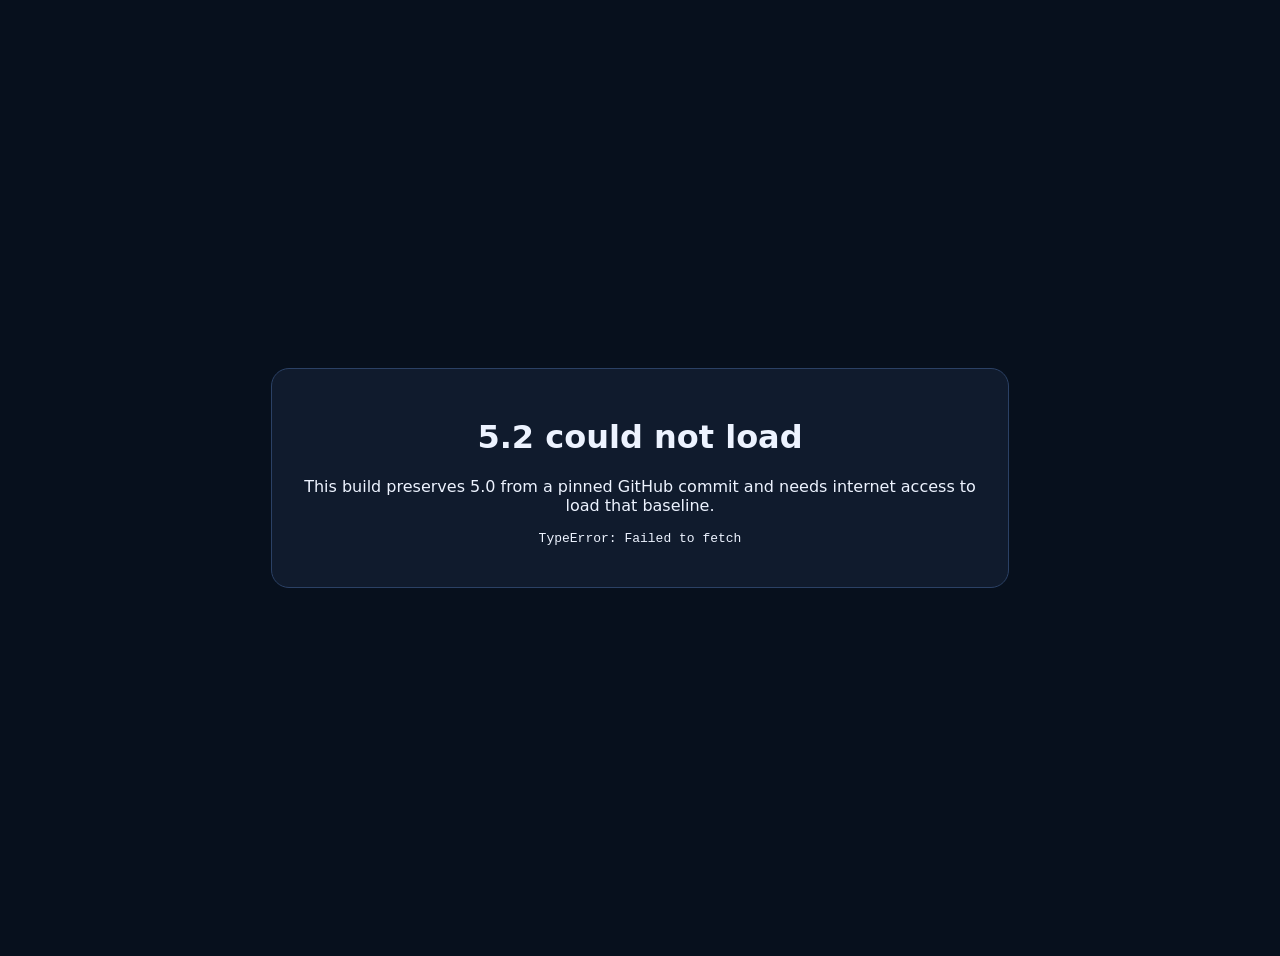
==== commit 9fb0441f: "Rename index-6.html to index.html" ====
--- a/index.html
+++ b/index.html
@@ -1,43 +1,131 @@
-<!doctype html><html><head><meta charset="utf-8"><meta name="viewport" content="width=device-width,initial-scale=1"><title>D&D Mastery Academy 5.0</title>
+<!doctype html>
+<html>
+<head>
+<meta charset="utf-8">
+<meta name="viewport" content="width=device-width,initial-scale=1">
+<title>D&D Mastery Academy 5.2</title>
 <style>
-*{box-sizing:border-box}body{margin:0;background:#07101d;color:#edf3ff;font:16px/1.6 system-ui,-apple-system,Segoe UI,sans-serif}header{position:sticky;top:0;z-index:20;background:#07101df4;border-bottom:1px solid #2a3d5e;padding:12px}.wrap{max-width:1180px;margin:auto}.top{display:flex;justify-content:space-between;gap:10px;align-items:center}.gold{color:#f5c85d}.muted{color:#aebbd0}.small{font-size:.9rem}.card{background:#101b2d;border:1px solid #2b4165;border-radius:18px;padding:20px;margin:16px 0}.grid{display:grid;grid-template-columns:repeat(auto-fit,minmax(250px,1fr));gap:14px}.hidden{display:none!important}button{font:inherit;border:0;border-radius:12px;padding:11px 14px;background:#35517e;color:white;font-weight:750;cursor:pointer}button:hover{filter:brightness(1.12)}button.alt{background:#1b2b45}button.good{background:#18513b}button.bad{background:#682d35}button:disabled{opacity:.45;cursor:not-allowed}.tabs{display:flex;gap:8px;flex-wrap:wrap}.progress{height:12px;background:#263651;border-radius:8px;overflow:hidden}.bar{height:100%;background:#f5c85d}.lessonCard{cursor:pointer}.lessonCard:hover{border-color:#f5c85d}.model{font-family:ui-monospace,SFMono-Regular,monospace;background:#070c14;padding:16px;border-radius:12px;border-left:4px solid #f5c85d;white-space:pre-wrap}.visualbox{background:#0b1422;border:1px solid #344c72;border-radius:14px;padding:12px;overflow:auto}.term{color:#ffd978;text-decoration:underline dotted;cursor:pointer}.choice{display:block;width:100%;text-align:left;margin:8px 0;background:#15243a;border:1px solid #38527a}.choice.correct{background:#174632}.choice.wrong{background:#57262d}.pill{display:inline-block;background:#1c2c47;border-radius:999px;padding:4px 9px;margin:3px;font-size:.83rem}.notearea,textarea,input,select{width:100%;background:#081321;color:#fff;border:1px solid #3a557f;border-radius:10px;padding:11px;font:inherit}.split{display:grid;grid-template-columns:1.3fr .7fr;gap:16px}.callout{background:#172a44;border-radius:12px;padding:14px;border-left:4px solid #64a8ff}.practice{background:#10283a;border-left:4px solid #53c2b3}.danger{background:#3a1d26;border-left:4px solid #e27a85}.success{background:#153426;border-left:4px solid #63d28f}.map{display:grid;grid-template-columns:repeat(7,46px);gap:4px}.sq{width:46px;height:46px;border:1px solid #526685;display:grid;place-items:center;background:#1a2940;border-radius:5px}.sq.hero{background:#285f8d}.sq.enemy{background:#71323b}.sq.fire{background:#754d1e}.footer{text-align:center;color:#91a0b6;padding:30px}.modal{position:fixed;inset:0;background:#000a;display:grid;place-items:center;z-index:50;padding:20px}.modal>.card{max-width:650px;width:100%;max-height:80vh;overflow:auto}.kpi{font-size:1.7rem;font-weight:800}.roadPass{border-left:4px solid #62c98a}.lock{opacity:.65}details{margin:10px 0}summary{cursor:pointer;font-weight:750}.examq{border-top:1px solid #2c4163;padding-top:14px;margin-top:14px}@media(max-width:760px){.split{grid-template-columns:1fr}.card{padding:15px}.top{align-items:flex-start}.brand{font-size:1rem}.map{grid-template-columns:repeat(7,38px)}.sq{width:38px;height:38px}}
-</style></head><body><header><div class="wrap top"><div><b class="brand gold">🐉 D&D Mastery Academy 5.0</b><div id="rank" class="small muted">Apprentice → Independent Master</div></div><div><b id="xp">0 XP</b> <button onclick="show('dash')">Dashboard</button></div></div></header><main class="wrap">
-<section id="dash"><div class="card"><h1 class="gold">Learn D&D by Doing D&D</h1><p><b>High rigor. Beginner-safe explanations.</b> Learn → Visualize → Model → Guided Practice → Mini-game → Smart Checkpoint → Teach-back → Apply.</p><div class="progress"><div id="overall" class="bar"></div></div><p id="pct"></p><div class="tabs"><button onclick="continueLearning()">▶ Continue</button><button class="alt" onclick="show('notes')">📝 My Notebook</button><button class="alt" onclick="show('glossary')">📚 Vocabulary</button><button class="alt" onclick="show('character')">🧙 Character Lab</button><button class="alt" onclick="show('games')">🎮 Mini-games</button><button class="alt" onclick="show('exams')">🧠 Exams</button><button class="alt" onclick="show('campaign')">🏰 Campaign Studio</button><button class="alt" onclick="show('backup')">💾 Backup</button></div></div><div id="roads"></div></section>
-<section id="road" class="hidden"></section><section id="lesson" class="hidden"></section><section id="notes" class="hidden"></section><section id="glossary" class="hidden"></section><section id="character" class="hidden"></section><section id="games" class="hidden"></section><section id="exams" class="hidden"></section><section id="campaign" class="hidden"></section><section id="backup" class="hidden"></section></main><div class="footer">Unofficial educational project. Dungeons & Dragons and related marks belong to Wizards of the Coast. Verify exact current rules against your table's official/licensed sources. This academy focuses on understanding, application, judgment, and table skill.</div><div id="modal" class="hidden"></div>
-<script>const DB={"roads": [{"name": "Road I — Foundations of Play", "lessonIds": [0, 1, 2, 3, 4]}, {"name": "Road II — d20 Engine & Abilities", "lessonIds": [5, 6, 7, 8, 9, 10, 11]}, {"name": "Road III — Character Architect", "lessonIds": [12, 13, 14, 15, 16, 17]}, {"name": "Road IV — Combat & Tactics", "lessonIds": [18, 19, 20, 21, 22, 23, 24]}, {"name": "Road V — Magic & Spellcraft", "lessonIds": [25, 26, 27, 28, 29, 30]}, {"name": "Road VI — Class & Build Mastery", "lessonIds": [31, 32, 33, 34, 35]}, {"name": "Road VII — Dungeon Mastery", "lessonIds": [36, 37, 38, 39, 40, 41]}, {"name": "Road VIII — Design, Teaching & Mastery", "lessonIds": [42, 43, 44, 45, 46, 47]}], "lessons": [{"id": 0, "road": 0, "title": "What D&D Actually Is", "focus": "shared storytelling, player agency, DM adjudication, and uncertainty", "teach": "Players control their characters; the Dungeon Master presents the world, portrays its inhabitants, and adjudicates uncertain outcomes. Dice are resolution tools, not the author of the story.", "model": "PLAYER INTENT → DM FRAMES CONSEQUENCE → ROLL ONLY IF UNCERTAIN → RESULT CHANGES FICTION", "terms": ["player agency", "Dungeon Master", "d20 test"], "scenario": "A rogue examines a statue for a hidden latch. The DM decides whether the latch is obvious, impossible to find, or uncertain enough to call for a check.", "takeaway": "The DM portrays the world and adjudicates uncertainty; players decide what their characters attempt.", "questions": [{"type": "mc", "q": "Which statement best captures the central idea of What D&D Actually Is?", "opts": ["The DM portrays the world and adjudicates uncertainty; players decide what their characters attempt.", "Choose the largest bonus regardless of the task.", "The dice should decide every uncertain and certain event.", "Exact procedures never matter if the story is fun."], "a": 0, "why": "The DM portrays the world and adjudicates uncertainty; players decide what their characters attempt."}, {"type": "tf", "q": "True or false: In What D&D Actually Is, context and the specific procedure can matter more than simply choosing the character's highest number.", "a": true, "why": "D&D procedures model different tasks and effects; the best raw number is not automatically relevant."}, {"type": "mc", "q": "In the lesson scenario, what should you do first before applying a mechanic?", "opts": ["Clarify what is happening and which rule/task actually applies.", "Always roll two d20s.", "Use Strength because physical numbers are safest.", "Skip the situation and compare XP."], "a": 0, "why": "Correct application starts by identifying the actual task, trigger, or effect."}]}, {"id": 1, "road": 0, "title": "Rules Versions & Source Discipline", "focus": "the relationship between revised 2024 fifth-edition rules, older 2014 material, table rules, and source verification", "teach": "Fifth edition has material from different publication eras. A table should establish which rules and sources it uses. Similar names do not guarantee identical mechanics, so precision requires checking the version actually in play.", "model": "QUESTION → IDENTIFY RULESET → CHECK CURRENT SOURCE → APPLY TABLE RULING", "terms": ["ruleset", "source", "table ruling"], "scenario": "A guide quotes an older class feature. Before using it, you confirm that the wording matches the rules your table selected.", "takeaway": "Version and source are part of rules accuracy.", "questions": [{"type": "mc", "q": "Which statement best captures the central idea of Rules Versions & Source Discipline?", "opts": ["Choose the largest bonus regardless of the task.", "The dice should decide every uncertain and certain event.", "Exact procedures never matter if the story is fun.", "Version and source are part of rules accuracy."], "a": 3, "why": "Version and source are part of rules accuracy."}, {"type": "tf", "q": "True or false: In Rules Versions & Source Discipline, context and the specific procedure can matter more than simply choosing the character's highest number.", "a": true, "why": "D&D procedures model different tasks and effects; the best raw number is not automatically relevant."}, {"type": "mc", "q": "In the lesson scenario, what should you do first before applying a mechanic?", "opts": ["Always roll two d20s.", "Use Strength because physical numbers are safest.", "Skip the situation and compare XP.", "Clarify what is happening and which rule/task actually applies."], "a": 3, "why": "Correct application starts by identifying the actual task, trigger, or effect."}]}, {"id": 2, "road": 0, "title": "Anatomy of a Session", "focus": "campaigns, adventures, sessions, scenes, pillars of play, and consequence loops", "teach": "A campaign is the long-running whole. Adventures are connected problems or arcs; sessions are meetings of play; scenes are focused moments. Social interaction, exploration, and combat often overlap rather than existing as isolated modes.", "model": "CAMPAIGN → ADVENTURE/ARC → SESSION → SCENE → CHOICE → CONSEQUENCE → NEW SCENE", "terms": ["campaign", "adventure", "session", "scene"], "scenario": "A session begins with negotiation, moves into ruin exploration, and ends in combat. The next meeting resumes from the changed game state.", "takeaway": "Scope matters: campaign is larger than adventure, session, and scene.", "questions": [{"type": "mc", "q": "Which statement best captures the central idea of Anatomy of a Session?", "opts": ["The dice should decide every uncertain and certain event.", "Exact procedures never matter if the story is fun.", "Scope matters: campaign is larger than adventure, session, and scene.", "Choose the largest bonus regardless of the task."], "a": 2, "why": "Scope matters: campaign is larger than adventure, session, and scene."}, {"type": "tf", "q": "True or false: In Anatomy of a Session, context and the specific procedure can matter more than simply choosing the character's highest number.", "a": true, "why": "D&D procedures model different tasks and effects; the best raw number is not automatically relevant."}, {"type": "mc", "q": "In the lesson scenario, what should you do first before applying a mechanic?", "opts": ["Use Strength because physical numbers are safest.", "Skip the situation and compare XP.", "Clarify what is happening and which rule/task actually applies.", "Always roll two d20s."], "a": 2, "why": "Correct application starts by identifying the actual task, trigger, or effect."}]}, {"id": 3, "road": 0, "title": "Table Expectations, Consent & Session Zero", "focus": "shared expectations, boundaries, safety, attendance, tone, PvP, house rules, and ongoing consent", "teach": "A strong table aligns expectations before play and revisits them when needed. Session Zero is a practical design meeting: tone, schedule, allowed sources, character fit, boundaries, safety tools, PvP expectations, and house rules are made explicit.", "model": "EXPECTATIONS → AGREEMENT → PLAY → CHECK-IN → ADJUST", "terms": ["Session Zero", "consent", "house rule"], "scenario": "A horror campaign can be intense while still respecting boundaries the group established together.", "takeaway": "Consent and expectations are ongoing, not a one-time checkbox.", "questions": [{"type": "mc", "q": "Which statement best captures the central idea of Table Expectations, Consent & Session Zero?", "opts": ["Exact procedures never matter if the story is fun.", "Consent and expectations are ongoing, not a one-time checkbox.", "Choose the largest bonus regardless of the task.", "The dice should decide every uncertain and certain event."], "a": 1, "why": "Consent and expectations are ongoing, not a one-time checkbox."}, {"type": "tf", "q": "True or false: In Table Expectations, Consent & Session Zero, context and the specific procedure can matter more than simply choosing the character's highest number.", "a": true, "why": "D&D procedures model different tasks and effects; the best raw number is not automatically relevant."}, {"type": "mc", "q": "In the lesson scenario, what should you do first before applying a mechanic?", "opts": ["Skip the situation and compare XP.", "Clarify what is happening and which rule/task actually applies.", "Always roll two d20s.", "Use Strength because physical numbers are safest."], "a": 1, "why": "Correct application starts by identifying the actual task, trigger, or effect."}]}, {"id": 4, "road": 0, "title": "How to Read a Rule", "focus": "triggers, targets, timing, costs, durations, exceptions, and specific-over-general reasoning", "teach": "Rules text becomes easier when decomposed. Identify what starts the rule, who or what it affects, when it happens, what it costs, how long it lasts, and what ends or overrides it. Defined game terms should be read as game terms.", "model": "TRIGGER → COST → TARGET → RESOLUTION → DURATION → EXCEPTION", "terms": ["trigger", "target", "duration"], "scenario": "If a feature says 'when you hit with an attack,' merely declaring an attack does not satisfy the trigger; the attack must hit.", "takeaway": "Read the procedure, not just the flavor of the sentence.", "questions": [{"type": "mc", "q": "Which statement best captures the central idea of How to Read a Rule?", "opts": ["Read the procedure, not just the flavor of the sentence.", "Choose the largest bonus regardless of the task.", "The dice should decide every uncertain and certain event.", "Exact procedures never matter if the story is fun."], "a": 0, "why": "Read the procedure, not just the flavor of the sentence."}, {"type": "tf", "q": "True or false: In How to Read a Rule, context and the specific procedure can matter more than simply choosing the character's highest number.", "a": true, "why": "D&D procedures model different tasks and effects; the best raw number is not automatically relevant."}, {"type": "mc", "q": "In the lesson scenario, what should you do first before applying a mechanic?", "opts": ["Clarify what is happening and which rule/task actually applies.", "Always roll two d20s.", "Use Strength because physical numbers are safest.", "Skip the situation and compare XP."], "a": 0, "why": "Correct application starts by identifying the actual task, trigger, or effect."}]}, {"id": 5, "road": 1, "title": "The d20 Test", "focus": "when to roll, target numbers, modifiers, stakes, and meaningful uncertainty", "teach": "A d20 test resolves meaningful uncertainty. The basic pattern is d20 + relevant modifiers compared with a target number. Do not roll for outcomes that are automatic, impossible, or lack meaningful consequence.", "model": "INTENT → UNCERTAINTY? → d20 + MODIFIERS → TARGET → CONSEQUENCE", "terms": ["d20 test", "modifier", "Difficulty Class"], "scenario": "Opening an unlocked door needs no check. Leaping to a wet chain over a pit might, because both uncertainty and stakes exist.", "takeaway": "Rolls answer uncertain questions that matter.", "questions": [{"type": "mc", "q": "Which statement best captures the central idea of The d20 Test?", "opts": ["Choose the largest bonus regardless of the task.", "The dice should decide every uncertain and certain event.", "Exact procedures never matter if the story is fun.", "Rolls answer uncertain questions that matter."], "a": 3, "why": "Rolls answer uncertain questions that matter."}, {"type": "tf", "q": "True or false: In The d20 Test, context and the specific procedure can matter more than simply choosing the character's highest number.", "a": true, "why": "D&D procedures model different tasks and effects; the best raw number is not automatically relevant."}, {"type": "mc", "q": "In the lesson scenario, what should you do first before applying a mechanic?", "opts": ["Always roll two d20s.", "Use Strength because physical numbers are safest.", "Skip the situation and compare XP.", "Clarify what is happening and which rule/task actually applies."], "a": 3, "why": "Correct application starts by identifying the actual task, trigger, or effect."}]}, {"id": 6, "road": 1, "title": "Six Abilities in Depth", "focus": "Strength, Dexterity, Constitution, Intelligence, Wisdom, and Charisma as distinct kinds of capability", "teach": "Strength concerns physical power; Dexterity agility, reflexes, and fine control; Constitution endurance and bodily resilience; Intelligence reasoning and learned knowledge; Wisdom awareness, intuition, and practical judgment; Charisma presence, confidence, and force of personality. The task determines the relevant ability, not the player's highest score.", "model": "STR power | DEX agility/reflex | CON endurance | INT reasoning | WIS awareness/judgment | CHA presence", "terms": ["Strength", "Dexterity", "Constitution", "Intelligence", "Wisdom", "Charisma"], "scenario": "A falling portcullis may call for quick reflexes (Dexterity), while forcing it upward after it lands may call for Strength. Similar scene, different task.", "takeaway": "Choose the ability that models the task, not the best number.", "questions": [{"type": "mc", "q": "Which statement best captures the central idea of Six Abilities in Depth?", "opts": ["The dice should decide every uncertain and certain event.", "Exact procedures never matter if the story is fun.", "Choose the ability that models the task, not the best number.", "Choose the largest bonus regardless of the task."], "a": 2, "why": "Choose the ability that models the task, not the best number."}, {"type": "tf", "q": "True or false: In Six Abilities in Depth, context and the specific procedure can matter more than simply choosing the character's highest number.", "a": true, "why": "D&D procedures model different tasks and effects; the best raw number is not automatically relevant."}, {"type": "mc", "q": "In the lesson scenario, what should you do first before applying a mechanic?", "opts": ["Use Strength because physical numbers are safest.", "Skip the situation and compare XP.", "Clarify what is happening and which rule/task actually applies.", "Always roll two d20s."], "a": 2, "why": "Correct application starts by identifying the actual task, trigger, or effect."}]}, {"id": 7, "road": 1, "title": "Ability Scores & Modifiers", "focus": "how scores translate into modifiers and why modifiers drive most rolls", "teach": "An ability score describes underlying capability; the modifier is the number most often added to d20 tests and other calculations. The familiar fifth-edition relationship is modifier = floor((score − 10) / 2).", "model": "SCORE 8→−1 | 10→+0 | 12→+1 | 14→+2 | 16→+3 | 18→+4 | 20→+5", "terms": ["ability score", "ability modifier"], "scenario": "A Strength score of 16 produces a +3 modifier. The score and modifier are related but not interchangeable.", "takeaway": "Most moment-to-moment math uses the modifier.", "questions": [{"type": "mc", "q": "Which statement best captures the central idea of Ability Scores & Modifiers?", "opts": ["Exact procedures never matter if the story is fun.", "Most moment-to-moment math uses the modifier.", "Choose the largest bonus regardless of the task.", "The dice should decide every uncertain and certain event."], "a": 1, "why": "Most moment-to-moment math uses the modifier."}, {"type": "tf", "q": "True or false: In Ability Scores & Modifiers, context and the specific procedure can matter more than simply choosing the character's highest number.", "a": true, "why": "D&D procedures model different tasks and effects; the best raw number is not automatically relevant."}, {"type": "mc", "q": "In the lesson scenario, what should you do first before applying a mechanic?", "opts": ["Skip the situation and compare XP.", "Clarify what is happening and which rule/task actually applies.", "Always roll two d20s.", "Use Strength because physical numbers are safest."], "a": 1, "why": "Correct application starts by identifying the actual task, trigger, or effect."}]}, {"id": 8, "road": 1, "title": "Proficiency & Expertise", "focus": "trained competence, proficiency bonus, and when training applies", "teach": "Proficiency represents trained competence. Add the proficiency bonus only when a rule says the character is proficient with the relevant skill, save, weapon, tool, or other use. Expertise-like features can increase how proficiency contributes; ordinary proficiency is not added twice.", "model": "d20 + ABILITY MOD + PROFICIENCY (only if applicable)", "terms": ["proficiency", "proficiency bonus", "Expertise"], "scenario": "Two characters can have the same Dexterity, but the one proficient in Stealth usually has the stronger Stealth check.", "takeaway": "Proficiency is conditional training, not a universal bonus.", "questions": [{"type": "mc", "q": "Which statement best captures the central idea of Proficiency & Expertise?", "opts": ["Proficiency is conditional training, not a universal bonus.", "Choose the largest bonus regardless of the task.", "The dice should decide every uncertain and certain event.", "Exact procedures never matter if the story is fun."], "a": 0, "why": "Proficiency is conditional training, not a universal bonus."}, {"type": "tf", "q": "True or false: In Proficiency & Expertise, context and the specific procedure can matter more than simply choosing the character's highest number.", "a": true, "why": "D&D procedures model different tasks and effects; the best raw number is not automatically relevant."}, {"type": "mc", "q": "In the lesson scenario, what should you do first before applying a mechanic?", "opts": ["Clarify what is happening and which rule/task actually applies.", "Always roll two d20s.", "Use Strength because physical numbers are safest.", "Skip the situation and compare XP."], "a": 0, "why": "Correct application starts by identifying the actual task, trigger, or effect."}]}, {"id": 9, "road": 1, "title": "Advantage & Disadvantage", "focus": "rolling two d20s, selecting high or low, cancellation, and why probability changes", "teach": "Advantage means roll two d20s and use the higher; disadvantage means use the lower. Multiple sources normally do not add more dice. When both apply, they normally cancel for that roll. This changes probability without changing the numerical modifier.", "model": "ADV: 2d20→HIGHER | DIS: 2d20→LOWER | BOTH→NORMAL", "terms": ["advantage", "disadvantage"], "scenario": "If one effect grants advantage and another imposes disadvantage, you normally roll one d20 rather than three dice or adding a flat bonus.", "takeaway": "Advantage changes the roll procedure, not the ability modifier.", "questions": [{"type": "mc", "q": "Which statement best captures the central idea of Advantage & Disadvantage?", "opts": ["Choose the largest bonus regardless of the task.", "The dice should decide every uncertain and certain event.", "Exact procedures never matter if the story is fun.", "Advantage changes the roll procedure, not the ability modifier."], "a": 3, "why": "Advantage changes the roll procedure, not the ability modifier."}, {"type": "tf", "q": "True or false: In Advantage & Disadvantage, context and the specific procedure can matter more than simply choosing the character's highest number.", "a": true, "why": "D&D procedures model different tasks and effects; the best raw number is not automatically relevant."}, {"type": "mc", "q": "In the lesson scenario, what should you do first before applying a mechanic?", "opts": ["Always roll two d20s.", "Use Strength because physical numbers are safest.", "Skip the situation and compare XP.", "Clarify what is happening and which rule/task actually applies."], "a": 3, "why": "Correct application starts by identifying the actual task, trigger, or effect."}]}, {"id": 10, "road": 1, "title": "Difficulty Classes & Contests", "focus": "DCs as target numbers, task difficulty, opposed situations, and consequence design", "teach": "A Difficulty Class is a target number a check or save must meet or exceed. A DC should model the task or effect, not secretly move to force a desired story result. Opposed situations use the procedure specified by the relevant rules or DM adjudication.", "model": "TOTAL ≥ DC → SUCCESS AS DEFINED | TOTAL < DC → FAILURE/CONSEQUENCE AS DEFINED", "terms": ["Difficulty Class", "DC", "contest"], "scenario": "A slick wall can be difficult regardless of who climbs it; a skilled climber is more likely to meet the same task DC.", "takeaway": "The character's bonus and the task's difficulty are different variables.", "questions": [{"type": "mc", "q": "Which statement best captures the central idea of Difficulty Classes & Contests?", "opts": ["The dice should decide every uncertain and certain event.", "Exact procedures never matter if the story is fun.", "The character's bonus and the task's difficulty are different variables.", "Choose the largest bonus regardless of the task."], "a": 2, "why": "The character's bonus and the task's difficulty are different variables."}, {"type": "tf", "q": "True or false: In Difficulty Classes & Contests, context and the specific procedure can matter more than simply choosing the character's highest number.", "a": true, "why": "D&D procedures model different tasks and effects; the best raw number is not automatically relevant."}, {"type": "mc", "q": "In the lesson scenario, what should you do first before applying a mechanic?", "opts": ["Use Strength because physical numbers are safest.", "Skip the situation and compare XP.", "Clarify what is happening and which rule/task actually applies.", "Always roll two d20s."], "a": 2, "why": "Correct application starts by identifying the actual task, trigger, or effect."}]}, {"id": 11, "road": 1, "title": "Saving Throws", "focus": "reactive defenses, named abilities, save DCs, proficiency, and outcomes", "teach": "A saving throw is a reactive defense against an effect. The effect specifies which ability save to make and what success or failure means. You do not substitute your best ability simply because its modifier is higher.", "model": "EFFECT NAMES SAVE → d20 + NAMED ABILITY MOD + PROFICIENCY IF APPLICABLE → SAVE DC → OUTCOME", "terms": ["saving throw", "save DC", "Dexterity"], "scenario": "A dragon's fiery breath calls for a Dexterity save because the effect models avoiding the blast through reflex and positioning. High Strength does not change which save the effect requires.", "takeaway": "The effect chooses the save; the character supplies the relevant modifier.", "questions": [{"type": "mc", "q": "Which statement best captures the central idea of Saving Throws?", "opts": ["Exact procedures never matter if the story is fun.", "The effect chooses the save; the character supplies the relevant modifier.", "Choose the largest bonus regardless of the task.", "The dice should decide every uncertain and certain event."], "a": 1, "why": "The effect chooses the save; the character supplies the relevant modifier."}, {"type": "tf", "q": "True or false: In Saving Throws, context and the specific procedure can matter more than simply choosing the character's highest number.", "a": true, "why": "D&D procedures model different tasks and effects; the best raw number is not automatically relevant."}, {"type": "mc", "q": "In the lesson scenario, what should you do first before applying a mechanic?", "opts": ["Skip the situation and compare XP.", "Clarify what is happening and which rule/task actually applies.", "Always roll two d20s.", "Use Strength because physical numbers are safest."], "a": 1, "why": "Correct application starts by identifying the actual task, trigger, or effect."}]}, {"id": 12, "road": 2, "title": "Character Concept Before Math", "focus": "turning a fantasy concept into goals, role, personality, and mechanical priorities", "teach": "A useful character begins with a playable concept: what they want, what they are good at, how they engage with the party, and what fantasy the player wants to experience. Mechanics then support that concept rather than replacing it.", "model": "FANTASY → ROLE → PRIORITIES → MECHANICS → TABLE FIT", "terms": ["character concept", "party role"], "scenario": "'Protective battlefield leader' suggests different priorities from 'fragile arcane investigator,' even before a class is chosen.", "takeaway": "Start with intended play experience, then choose mechanics that support it.", "questions": [{"type": "mc", "q": "Which statement best captures the central idea of Character Concept Before Math?", "opts": ["Start with intended play experience, then choose mechanics that support it.", "Choose the largest bonus regardless of the task.", "The dice should decide every uncertain and certain event.", "Exact procedures never matter if the story is fun."], "a": 0, "why": "Start with intended play experience, then choose mechanics that support it."}, {"type": "tf", "q": "True or false: In Character Concept Before Math, context and the specific procedure can matter more than simply choosing the character's highest number.", "a": true, "why": "D&D procedures model different tasks and effects; the best raw number is not automatically relevant."}, {"type": "mc", "q": "In the lesson scenario, what should you do first before applying a mechanic?", "opts": ["Clarify what is happening and which rule/task actually applies.", "Always roll two d20s.", "Use Strength because physical numbers are safest.", "Skip the situation and compare XP."], "a": 0, "why": "Correct application starts by identifying the actual task, trigger, or effect."}]}, {"id": 13, "road": 2, "title": "Species, Background & Identity", "focus": "separating narrative identity from mechanical packages and checking current-source options", "teach": "Character identity is broader than any mechanical package. Species and background choices provide story and mechanical hooks according to the ruleset in use. Because details vary by source/version, verify exact traits in the table's chosen books.", "model": "IDENTITY + HISTORY → SPECIES/BACKGROUND OPTIONS → VERIFY SOURCE → CHARACTER HOOKS", "terms": ["species", "background"], "scenario": "Two characters with the same species can have radically different histories, values, skills, and roles.", "takeaway": "Mechanics inform identity; they do not exhaust it.", "questions": [{"type": "mc", "q": "Which statement best captures the central idea of Species, Background & Identity?", "opts": ["Choose the largest bonus regardless of the task.", "The dice should decide every uncertain and certain event.", "Exact procedures never matter if the story is fun.", "Mechanics inform identity; they do not exhaust it."], "a": 3, "why": "Mechanics inform identity; they do not exhaust it."}, {"type": "tf", "q": "True or false: In Species, Background & Identity, context and the specific procedure can matter more than simply choosing the character's highest number.", "a": true, "why": "D&D procedures model different tasks and effects; the best raw number is not automatically relevant."}, {"type": "mc", "q": "In the lesson scenario, what should you do first before applying a mechanic?", "opts": ["Always roll two d20s.", "Use Strength because physical numbers are safest.", "Skip the situation and compare XP.", "Clarify what is happening and which rule/task actually applies."], "a": 3, "why": "Correct application starts by identifying the actual task, trigger, or effect."}]}, {"id": 14, "road": 2, "title": "Class, Subclass & Role", "focus": "class chassis, subclass specialization, resources, progression, and party contribution", "teach": "A class defines a large part of a character's mechanical toolkit and progression. A subclass specializes that toolkit. 'Role' is descriptive rather than a rigid slot: characters can contribute damage, control, defense, exploration, support, social leverage, or combinations.", "model": "CLASS CHASSIS → RESOURCES → SUBCLASS → TURN PATTERN → PARTY CONTRIBUTION", "terms": ["class", "subclass", "resource"], "scenario": "A fighter and wizard can both control space, but they do it through different resources, ranges, and risks.", "takeaway": "Choose by desired decisions and play pattern, not only theme.", "questions": [{"type": "mc", "q": "Which statement best captures the central idea of Class, Subclass & Role?", "opts": ["The dice should decide every uncertain and certain event.", "Exact procedures never matter if the story is fun.", "Choose by desired decisions and play pattern, not only theme.", "Choose the largest bonus regardless of the task."], "a": 2, "why": "Choose by desired decisions and play pattern, not only theme."}, {"type": "tf", "q": "True or false: In Class, Subclass & Role, context and the specific procedure can matter more than simply choosing the character's highest number.", "a": true, "why": "D&D procedures model different tasks and effects; the best raw number is not automatically relevant."}, {"type": "mc", "q": "In the lesson scenario, what should you do first before applying a mechanic?", "opts": ["Use Strength because physical numbers are safest.", "Skip the situation and compare XP.", "Clarify what is happening and which rule/task actually applies.", "Always roll two d20s."], "a": 2, "why": "Correct application starts by identifying the actual task, trigger, or effect."}]}, {"id": 15, "road": 2, "title": "Hit Points, Armor Class & Defenses", "focus": "survivability as layered defenses rather than a single number", "teach": "Hit Points measure how much punishment a creature can sustain before reaching 0. Armor Class is commonly the target for attack rolls. Saving throws and resistances handle other threats. Strong defense is a system of layers, not simply maximizing AC.", "model": "ATTACK? → AC | EFFECT? → SAVE | DAMAGE? → HP/RESISTANCE | POSITIONING affects exposure", "terms": ["Hit Points", "Armor Class", "resistance"], "scenario": "A high-AC character can still be vulnerable to effects that call for a saving throw rather than an attack roll.", "takeaway": "Know which defense a threat is testing.", "questions": [{"type": "mc", "q": "Which statement best captures the central idea of Hit Points, Armor Class & Defenses?", "opts": ["Exact procedures never matter if the story is fun.", "Know which defense a threat is testing.", "Choose the largest bonus regardless of the task.", "The dice should decide every uncertain and certain event."], "a": 1, "why": "Know which defense a threat is testing."}, {"type": "tf", "q": "True or false: In Hit Points, Armor Class & Defenses, context and the specific procedure can matter more than simply choosing the character's highest number.", "a": true, "why": "D&D procedures model different tasks and effects; the best raw number is not automatically relevant."}, {"type": "mc", "q": "In the lesson scenario, what should you do first before applying a mechanic?", "opts": ["Skip the situation and compare XP.", "Clarify what is happening and which rule/task actually applies.", "Always roll two d20s.", "Use Strength because physical numbers are safest."], "a": 1, "why": "Correct application starts by identifying the actual task, trigger, or effect."}]}, {"id": 16, "road": 2, "title": "Skills & Tools", "focus": "ability checks, skill proficiency, tools, task framing, and flexible ability pairing", "teach": "Skills describe common areas of training used with ability checks. The DM identifies the task and relevant ability; proficiency applies when the character's training is relevant. Tools can represent practical expertise and may overlap with other proficiencies depending on the rules and situation.", "model": "TASK → ABILITY → RELEVANT PROFICIENCY? → d20 TEST", "terms": ["skill", "tool", "ability check"], "scenario": "Intimidation often uses Charisma, but a table might judge that a particular physical display calls for a different ability while still considering relevant proficiency.", "takeaway": "Task first; label second.", "questions": [{"type": "mc", "q": "Which statement best captures the central idea of Skills & Tools?", "opts": ["Task first; label second.", "Choose the largest bonus regardless of the task.", "The dice should decide every uncertain and certain event.", "Exact procedures never matter if the story is fun."], "a": 0, "why": "Task first; label second."}, {"type": "tf", "q": "True or false: In Skills & Tools, context and the specific procedure can matter more than simply choosing the character's highest number.", "a": true, "why": "D&D procedures model different tasks and effects; the best raw number is not automatically relevant."}, {"type": "mc", "q": "In the lesson scenario, what should you do first before applying a mechanic?", "opts": ["Clarify what is happening and which rule/task actually applies.", "Always roll two d20s.", "Use Strength because physical numbers are safest.", "Skip the situation and compare XP."], "a": 0, "why": "Correct application starts by identifying the actual task, trigger, or effect."}]}, {"id": 17, "road": 2, "title": "Equipment & Resource Planning", "focus": "weapons, armor, adventuring gear, currency, carrying assumptions, and preparation", "teach": "Equipment is a decision system: offense, defense, utility, logistics, and opportunity cost. A character sheet should make it clear what is carried, what requires hands, what resources are limited, and what options are available before danger begins.", "model": "GOAL → GEAR OPTION → COST/WEIGHT/HANDS → BENEFIT → TRADEOFF", "terms": ["equipment", "weapon", "armor"], "scenario": "A rope may solve an exploration problem without a roll; a shield may improve defense but occupy a hand.", "takeaway": "Gear changes available decisions before dice are rolled.", "questions": [{"type": "mc", "q": "Which statement best captures the central idea of Equipment & Resource Planning?", "opts": ["Choose the largest bonus regardless of the task.", "The dice should decide every uncertain and certain event.", "Exact procedures never matter if the story is fun.", "Gear changes available decisions before dice are rolled."], "a": 3, "why": "Gear changes available decisions before dice are rolled."}, {"type": "tf", "q": "True or false: In Equipment & Resource Planning, context and the specific procedure can matter more than simply choosing the character's highest number.", "a": true, "why": "D&D procedures model different tasks and effects; the best raw number is not automatically relevant."}, {"type": "mc", "q": "In the lesson scenario, what should you do first before applying a mechanic?", "opts": ["Always roll two d20s.", "Use Strength because physical numbers are safest.", "Skip the situation and compare XP.", "Clarify what is happening and which rule/task actually applies."], "a": 3, "why": "Correct application starts by identifying the actual task, trigger, or effect."}]}, {"id": 18, "road": 3, "title": "Initiative, Rounds & Turns", "focus": "combat timing, initiative order, rounds, turns, and state tracking", "teach": "Initiative establishes an order when precise timing matters. A round is the cycle in which combatants take turns. Effects may start or end at specific timing points, so accurate state tracking matters.", "model": "ROLL INITIATIVE → ORDER → TURN 1 → TURN 2 → … → NEXT ROUND", "terms": ["initiative", "round", "turn"], "scenario": "If an effect lasts until the start of your next turn, that timing is different from lasting until the end of the round.", "takeaway": "Timing language is mechanical information.", "questions": [{"type": "mc", "q": "Which statement best captures the central idea of Initiative, Rounds & Turns?", "opts": ["The dice should decide every uncertain and certain event.", "Exact procedures never matter if the story is fun.", "Timing language is mechanical information.", "Choose the largest bonus regardless of the task."], "a": 2, "why": "Timing language is mechanical information."}, {"type": "tf", "q": "True or false: In Initiative, Rounds & Turns, context and the specific procedure can matter more than simply choosing the character's highest number.", "a": true, "why": "D&D procedures model different tasks and effects; the best raw number is not automatically relevant."}, {"type": "mc", "q": "In the lesson scenario, what should you do first before applying a mechanic?", "opts": ["Use Strength because physical numbers are safest.", "Skip the situation and compare XP.", "Clarify what is happening and which rule/task actually applies.", "Always roll two d20s."], "a": 2, "why": "Correct application starts by identifying the actual task, trigger, or effect."}]}, {"id": 19, "road": 3, "title": "Action Economy", "focus": "movement, Action, Bonus Action, Reaction, free interaction assumptions, and resource competition", "teach": "A turn is constrained by action economy. Movement and an Action are core components; Bonus Actions exist only when a feature grants one, and Reactions depend on triggers. Competing uses of the same action type create tactical tradeoffs.", "model": "TURN: MOVE + ACTION + possible BONUS ACTION | REACTION: trigger outside/inside turn", "terms": ["Action", "Bonus Action", "Reaction"], "scenario": "Two abilities that both require your Bonus Action compete; having both does not create two Bonus Actions.", "takeaway": "Power often comes from how efficiently limited actions are used.", "questions": [{"type": "mc", "q": "Which statement best captures the central idea of Action Economy?", "opts": ["Exact procedures never matter if the story is fun.", "Power often comes from how efficiently limited actions are used.", "Choose the largest bonus regardless of the task.", "The dice should decide every uncertain and certain event."], "a": 1, "why": "Power often comes from how efficiently limited actions are used."}, {"type": "tf", "q": "True or false: In Action Economy, context and the specific procedure can matter more than simply choosing the character's highest number.", "a": true, "why": "D&D procedures model different tasks and effects; the best raw number is not automatically relevant."}, {"type": "mc", "q": "In the lesson scenario, what should you do first before applying a mechanic?", "opts": ["Skip the situation and compare XP.", "Clarify what is happening and which rule/task actually applies.", "Always roll two d20s.", "Use Strength because physical numbers are safest."], "a": 1, "why": "Correct application starts by identifying the actual task, trigger, or effect."}]}, {"id": 20, "road": 3, "title": "Attack Rolls & Armor Class", "focus": "attack procedure, modifiers, AC, hit resolution, and critical-hit awareness", "teach": "An attack roll usually compares d20 + relevant attack modifiers against Armor Class. On a hit, resolve damage and effects. Weapon and spell attacks may use different ability modifiers or rules; verify the specific attack.", "model": "DECLARE TARGET → ATTACK ROLL → COMPARE AC → HIT? → DAMAGE/EFFECT", "terms": ["attack roll", "Armor Class", "critical hit"], "scenario": "A sword attack and a spell attack can both target AC while using different modifiers.", "takeaway": "Attack roll and damage roll are separate steps.", "questions": [{"type": "mc", "q": "Which statement best captures the central idea of Attack Rolls & Armor Class?", "opts": ["Attack roll and damage roll are separate steps.", "Choose the largest bonus regardless of the task.", "The dice should decide every uncertain and certain event.", "Exact procedures never matter if the story is fun."], "a": 0, "why": "Attack roll and damage roll are separate steps."}, {"type": "tf", "q": "True or false: In Attack Rolls & Armor Class, context and the specific procedure can matter more than simply choosing the character's highest number.", "a": true, "why": "D&D procedures model different tasks and effects; the best raw number is not automatically relevant."}, {"type": "mc", "q": "In the lesson scenario, what should you do first before applying a mechanic?", "opts": ["Clarify what is happening and which rule/task actually applies.", "Always roll two d20s.", "Use Strength because physical numbers are safest.", "Skip the situation and compare XP."], "a": 0, "why": "Correct application starts by identifying the actual task, trigger, or effect."}]}, {"id": 21, "road": 3, "title": "Movement, Positioning & Terrain", "focus": "speed, distance, cover, chokepoints, hazards, reach, and tactical geometry", "teach": "Position changes options. Movement determines who can be reached, who can see whom, what cover applies, and which hazards matter. A battle map is a model of space; theater-of-the-mind play still requires consistent spatial reasoning.", "model": "START → SPEED BUDGET → PATH/TERRAIN → LINE OF EFFECT → THREAT RANGE → END POSITION", "terms": ["Speed", "cover", "reach"], "scenario": "Moving behind a stone pillar can change line of sight or cover without changing your attack bonus.", "takeaway": "Position is a resource.", "questions": [{"type": "mc", "q": "Which statement best captures the central idea of Movement, Positioning & Terrain?", "opts": ["Choose the largest bonus regardless of the task.", "The dice should decide every uncertain and certain event.", "Exact procedures never matter if the story is fun.", "Position is a resource."], "a": 3, "why": "Position is a resource."}, {"type": "tf", "q": "True or false: In Movement, Positioning & Terrain, context and the specific procedure can matter more than simply choosing the character's highest number.", "a": true, "why": "D&D procedures model different tasks and effects; the best raw number is not automatically relevant."}, {"type": "mc", "q": "In the lesson scenario, what should you do first before applying a mechanic?", "opts": ["Always roll two d20s.", "Use Strength because physical numbers are safest.", "Skip the situation and compare XP.", "Clarify what is happening and which rule/task actually applies."], "a": 3, "why": "Correct application starts by identifying the actual task, trigger, or effect."}]}, {"id": 22, "road": 3, "title": "Opportunity & Triggered Reactions", "focus": "threatened movement, triggers, reactions, and reading exact conditions", "teach": "Reactions happen because a trigger occurs. Opportunity attacks are one important example, but not every movement or repositioning necessarily triggers one. Read the exact trigger and exceptions in the current rules.", "model": "EVENT → DOES TRIGGER MATCH? → REACTION AVAILABLE? → RESOLVE → REACTION SPENT", "terms": ["opportunity attack", "trigger", "Reaction"], "scenario": "A tactical retreat should consider whether the chosen movement triggers an enemy reaction and whether another option avoids it.", "takeaway": "Triggered rules require both the event and an available reaction.", "questions": [{"type": "mc", "q": "Which statement best captures the central idea of Opportunity & Triggered Reactions?", "opts": ["The dice should decide every uncertain and certain event.", "Exact procedures never matter if the story is fun.", "Triggered rules require both the event and an available reaction.", "Choose the largest bonus regardless of the task."], "a": 2, "why": "Triggered rules require both the event and an available reaction."}, {"type": "tf", "q": "True or false: In Opportunity & Triggered Reactions, context and the specific procedure can matter more than simply choosing the character's highest number.", "a": true, "why": "D&D procedures model different tasks and effects; the best raw number is not automatically relevant."}, {"type": "mc", "q": "In the lesson scenario, what should you do first before applying a mechanic?", "opts": ["Use Strength because physical numbers are safest.", "Skip the situation and compare XP.", "Clarify what is happening and which rule/task actually applies.", "Always roll two d20s."], "a": 2, "why": "Correct application starts by identifying the actual task, trigger, or effect."}]}, {"id": 23, "road": 3, "title": "Damage, Healing & 0 HP", "focus": "damage application, healing, 0 HP, dying procedures, stabilization, and exceptions", "teach": "Damage reduces HP; healing restores it up to the maximum. Reaching 0 HP invokes the game's dying/unconscious procedures for player characters rather than a generic negative-HP track. Exact death rules and special exceptions should be verified in the current source.", "model": "DAMAGE → HP → 0? → DYING/UNCONSCIOUS PROCEDURE → HEAL/STABILIZE/OUTCOME", "terms": ["damage", "healing", "death saving throw"], "scenario": "Healing an ally above 0 HP can return them to consciousness unless another effect prevents it.", "takeaway": "0 HP changes the rules state; it is not merely a negative number.", "questions": [{"type": "mc", "q": "Which statement best captures the central idea of Damage, Healing & 0 HP?", "opts": ["Exact procedures never matter if the story is fun.", "0 HP changes the rules state; it is not merely a negative number.", "Choose the largest bonus regardless of the task.", "The dice should decide every uncertain and certain event."], "a": 1, "why": "0 HP changes the rules state; it is not merely a negative number."}, {"type": "tf", "q": "True or false: In Damage, Healing & 0 HP, context and the specific procedure can matter more than simply choosing the character's highest number.", "a": true, "why": "D&D procedures model different tasks and effects; the best raw number is not automatically relevant."}, {"type": "mc", "q": "In the lesson scenario, what should you do first before applying a mechanic?", "opts": ["Skip the situation and compare XP.", "Clarify what is happening and which rule/task actually applies.", "Always roll two d20s.", "Use Strength because physical numbers are safest."], "a": 1, "why": "Correct application starts by identifying the actual task, trigger, or effect."}]}, {"id": 24, "road": 3, "title": "Conditions & Control", "focus": "conditions as modular rules, control effects, interactions, and ending conditions", "teach": "Conditions package mechanical effects. Apply the exact listed effects rather than inventing extra penalties based on the condition's ordinary-language meaning. Control becomes powerful when it changes actions, movement, targeting, or advantage relationships.", "model": "CONDITION → EXACT EFFECTS → INTERACTIONS → ENDING METHOD", "terms": ["condition", "control"], "scenario": "A condition that sets Speed to 0 is not automatically identical to every effect that prevents movement.", "takeaway": "Names summarize; rules text governs.", "questions": [{"type": "mc", "q": "Which statement best captures the central idea of Conditions & Control?", "opts": ["Names summarize; rules text governs.", "Choose the largest bonus regardless of the task.", "The dice should decide every uncertain and certain event.", "Exact procedures never matter if the story is fun."], "a": 0, "why": "Names summarize; rules text governs."}, {"type": "tf", "q": "True or false: In Conditions & Control, context and the specific procedure can matter more than simply choosing the character's highest number.", "a": true, "why": "D&D procedures model different tasks and effects; the best raw number is not automatically relevant."}, {"type": "mc", "q": "In the lesson scenario, what should you do first before applying a mechanic?", "opts": ["Clarify what is happening and which rule/task actually applies.", "Always roll two d20s.", "Use Strength because physical numbers are safest.", "Skip the situation and compare XP."], "a": 0, "why": "Correct application starts by identifying the actual task, trigger, or effect."}]}, {"id": 25, "road": 4, "title": "Spellcasting Framework", "focus": "spell lists, prepared/known spells, slots, casting time, range, components, duration, and targets", "teach": "A spell is a structured rule object. Read its casting time, range, components, duration, target/area, saving throw or attack, and effect. Spell slots are resources used to cast many leveled spells; exact preparation rules depend on class.", "model": "CASTING TIME → TARGET/RANGE → COMPONENTS → SLOT/RESOURCE → RESOLVE → DURATION", "terms": ["spell", "spell slot", "components"], "scenario": "Two spells with similar themes can differ radically because one requires concentration, another an attack roll, and another a save.", "takeaway": "Read the full spell procedure.", "questions": [{"type": "mc", "q": "Which statement best captures the central idea of Spellcasting Framework?", "opts": ["Choose the largest bonus regardless of the task.", "The dice should decide every uncertain and certain event.", "Exact procedures never matter if the story is fun.", "Read the full spell procedure."], "a": 3, "why": "Read the full spell procedure."}, {"type": "tf", "q": "True or false: In Spellcasting Framework, context and the specific procedure can matter more than simply choosing the character's highest number.", "a": true, "why": "D&D procedures model different tasks and effects; the best raw number is not automatically relevant."}, {"type": "mc", "q": "In the lesson scenario, what should you do first before applying a mechanic?", "opts": ["Always roll two d20s.", "Use Strength because physical numbers are safest.", "Skip the situation and compare XP.", "Clarify what is happening and which rule/task actually applies."], "a": 3, "why": "Correct application starts by identifying the actual task, trigger, or effect."}]}, {"id": 26, "road": 4, "title": "Spell Attacks vs Saving Throws", "focus": "who rolls, what number is compared, and how spellcasting ability enters the math", "teach": "Some spells require the caster to make a spell attack against AC; others force targets to make saving throws against the caster's spell save DC. These are different resolution patterns.", "model": "SPELL ATTACK: caster rolls vs AC | SAVE SPELL: target rolls vs spell save DC", "terms": ["spell attack", "spell save DC"], "scenario": "A ray might use a spell attack while an explosion might call for a Dexterity save; do not swap the procedures.", "takeaway": "Identify who rolls before doing the math.", "questions": [{"type": "mc", "q": "Which statement best captures the central idea of Spell Attacks vs Saving Throws?", "opts": ["The dice should decide every uncertain and certain event.", "Exact procedures never matter if the story is fun.", "Identify who rolls before doing the math.", "Choose the largest bonus regardless of the task."], "a": 2, "why": "Identify who rolls before doing the math."}, {"type": "tf", "q": "True or false: In Spell Attacks vs Saving Throws, context and the specific procedure can matter more than simply choosing the character's highest number.", "a": true, "why": "D&D procedures model different tasks and effects; the best raw number is not automatically relevant."}, {"type": "mc", "q": "In the lesson scenario, what should you do first before applying a mechanic?", "opts": ["Use Strength because physical numbers are safest.", "Skip the situation and compare XP.", "Clarify what is happening and which rule/task actually applies.", "Always roll two d20s."], "a": 2, "why": "Correct application starts by identifying the actual task, trigger, or effect."}]}, {"id": 27, "road": 4, "title": "Concentration", "focus": "maintaining one concentration effect, interruption, damage checks, and tactical risk", "teach": "Concentration limits how many certain ongoing spells a caster can maintain. Starting another concentration spell ends the prior one, and damage or other events can threaten concentration according to the rules.", "model": "CAST CONCENTRATION SPELL → MAINTAIN → THREAT? → CHECK/END CONDITION → EFFECT CONTINUES OR ENDS", "terms": ["concentration"], "scenario": "A caster choosing a second concentration spell is also choosing to end the first.", "takeaway": "Concentration is both a resource limit and tactical vulnerability.", "questions": [{"type": "mc", "q": "Which statement best captures the central idea of Concentration?", "opts": ["Exact procedures never matter if the story is fun.", "Concentration is both a resource limit and tactical vulnerability.", "Choose the largest bonus regardless of the task.", "The dice should decide every uncertain and certain event."], "a": 1, "why": "Concentration is both a resource limit and tactical vulnerability."}, {"type": "tf", "q": "True or false: In Concentration, context and the specific procedure can matter more than simply choosing the character's highest number.", "a": true, "why": "D&D procedures model different tasks and effects; the best raw number is not automatically relevant."}, {"type": "mc", "q": "In the lesson scenario, what should you do first before applying a mechanic?", "opts": ["Skip the situation and compare XP.", "Clarify what is happening and which rule/task actually applies.", "Always roll two d20s.", "Use Strength because physical numbers are safest."], "a": 1, "why": "Correct application starts by identifying the actual task, trigger, or effect."}]}, {"id": 28, "road": 4, "title": "Areas, Range & Targets", "focus": "geometric areas, line of effect, range, target eligibility, and friendly-fire reasoning", "teach": "Spell geometry matters. Range tells where an effect can originate or what can be targeted; an area determines which spaces or creatures are affected. Positioning can turn the same spell from brilliant to disastrous.", "model": "ORIGIN → RANGE → SHAPE/AREA → ELIGIBLE TARGETS → RESOLUTION", "terms": ["range", "area of effect", "target"], "scenario": "A cone can catch several enemies but may also include an ally depending on positioning.", "takeaway": "Geometry is part of spellcasting skill.", "questions": [{"type": "mc", "q": "Which statement best captures the central idea of Areas, Range & Targets?", "opts": ["Geometry is part of spellcasting skill.", "Choose the largest bonus regardless of the task.", "The dice should decide every uncertain and certain event.", "Exact procedures never matter if the story is fun."], "a": 0, "why": "Geometry is part of spellcasting skill."}, {"type": "tf", "q": "True or false: In Areas, Range & Targets, context and the specific procedure can matter more than simply choosing the character's highest number.", "a": true, "why": "D&D procedures model different tasks and effects; the best raw number is not automatically relevant."}, {"type": "mc", "q": "In the lesson scenario, what should you do first before applying a mechanic?", "opts": ["Clarify what is happening and which rule/task actually applies.", "Always roll two d20s.", "Use Strength because physical numbers are safest.", "Skip the situation and compare XP."], "a": 0, "why": "Correct application starts by identifying the actual task, trigger, or effect."}]}, {"id": 29, "road": 4, "title": "Cantrips, Slots & Resource Pacing", "focus": "at-will options, leveled resources, encounter pacing, and conserving power", "teach": "Cantrips provide repeatable magical options while spell slots are limited resources. Good play weighs immediate impact against uncertainty about future encounters, rests, and objectives.", "model": "NEED NOW ↔ RESOURCES LATER → choose cantrip/slot/other action", "terms": ["cantrip", "spell slot", "rest"], "scenario": "Using the strongest slot on a minor threat may be correct if stakes are high—but it has an opportunity cost.", "takeaway": "Resource decisions depend on stakes and expected future demand.", "questions": [{"type": "mc", "q": "Which statement best captures the central idea of Cantrips, Slots & Resource Pacing?", "opts": ["Choose the largest bonus regardless of the task.", "The dice should decide every uncertain and certain event.", "Exact procedures never matter if the story is fun.", "Resource decisions depend on stakes and expected future demand."], "a": 3, "why": "Resource decisions depend on stakes and expected future demand."}, {"type": "tf", "q": "True or false: In Cantrips, Slots & Resource Pacing, context and the specific procedure can matter more than simply choosing the character's highest number.", "a": true, "why": "D&D procedures model different tasks and effects; the best raw number is not automatically relevant."}, {"type": "mc", "q": "In the lesson scenario, what should you do first before applying a mechanic?", "opts": ["Always roll two d20s.", "Use Strength because physical numbers are safest.", "Skip the situation and compare XP.", "Clarify what is happening and which rule/task actually applies."], "a": 3, "why": "Correct application starts by identifying the actual task, trigger, or effect."}]}, {"id": 30, "road": 4, "title": "Rituals, Utility & Noncombat Magic", "focus": "solving exploration/social problems, ritual casting where available, and creative but rules-aware utility", "teach": "Magic is not only damage. Utility spells can gather information, bypass obstacles, protect travel, communicate, or reshape a problem. Creative use still respects targets, durations, components, and exact text.", "model": "PROBLEM → SPELL CAPABILITY → RULE LIMITS → COST/TIME → CONSEQUENCE", "terms": ["ritual", "utility spell"], "scenario": "A utility spell that avoids a dangerous climb can be more valuable than a damage spell in that scene.", "takeaway": "Evaluate spells by problem-solving value, not only damage.", "questions": [{"type": "mc", "q": "Which statement best captures the central idea of Rituals, Utility & Noncombat Magic?", "opts": ["The dice should decide every uncertain and certain event.", "Exact procedures never matter if the story is fun.", "Evaluate spells by problem-solving value, not only damage.", "Choose the largest bonus regardless of the task."], "a": 2, "why": "Evaluate spells by problem-solving value, not only damage."}, {"type": "tf", "q": "True or false: In Rituals, Utility & Noncombat Magic, context and the specific procedure can matter more than simply choosing the character's highest number.", "a": true, "why": "D&D procedures model different tasks and effects; the best raw number is not automatically relevant."}, {"type": "mc", "q": "In the lesson scenario, what should you do first before applying a mechanic?", "opts": ["Use Strength because physical numbers are safest.", "Skip the situation and compare XP.", "Clarify what is happening and which rule/task actually applies.", "Always roll two d20s."], "a": 2, "why": "Correct application starts by identifying the actual task, trigger, or effect."}]}, {"id": 31, "road": 5, "title": "Martial Decision Patterns", "focus": "weapon users, positioning, target selection, defense, resource bursts, and turn efficiency", "teach": "Martial characters are not 'just attack.' Their skill ceiling comes from positioning, target priority, action economy, resource timing, defense, and coordination with allies.", "model": "POSITION → PRIORITY TARGET → ACTION/RESOURCE → DAMAGE/CONTROL → SAFE END POSITION", "terms": ["martial", "resource"], "scenario": "A fighter may deal less immediate damage by controlling a chokepoint, yet protect the entire party.", "takeaway": "Evaluate the whole tactical consequence of a turn.", "questions": [{"type": "mc", "q": "Which statement best captures the central idea of Martial Decision Patterns?", "opts": ["Exact procedures never matter if the story is fun.", "Evaluate the whole tactical consequence of a turn.", "Choose the largest bonus regardless of the task.", "The dice should decide every uncertain and certain event."], "a": 1, "why": "Evaluate the whole tactical consequence of a turn."}, {"type": "tf", "q": "True or false: In Martial Decision Patterns, context and the specific procedure can matter more than simply choosing the character's highest number.", "a": true, "why": "D&D procedures model different tasks and effects; the best raw number is not automatically relevant."}, {"type": "mc", "q": "In the lesson scenario, what should you do first before applying a mechanic?", "opts": ["Skip the situation and compare XP.", "Clarify what is happening and which rule/task actually applies.", "Always roll two d20s.", "Use Strength because physical numbers are safest."], "a": 1, "why": "Correct application starts by identifying the actual task, trigger, or effect."}]}, {"id": 32, "road": 5, "title": "Caster Decision Patterns", "focus": "spell selection, concentration, control, area placement, resource pacing, and contingency planning", "teach": "Caster mastery means choosing the right tool under constraints. Consider action cost, concentration, save/attack profile, area, ally positioning, slot cost, and what happens if the spell fails.", "model": "PROBLEM → CANDIDATE SPELLS → CONSTRAINTS → BEST FIT → FALLBACK", "terms": ["caster", "concentration", "spell slot"], "scenario": "A lower-level control spell can outperform a high-damage spell if it prevents several enemy turns.", "takeaway": "Spell value includes prevented actions and changed positioning.", "questions": [{"type": "mc", "q": "Which statement best captures the central idea of Caster Decision Patterns?", "opts": ["Spell value includes prevented actions and changed positioning.", "Choose the largest bonus regardless of the task.", "The dice should decide every uncertain and certain event.", "Exact procedures never matter if the story is fun."], "a": 0, "why": "Spell value includes prevented actions and changed positioning."}, {"type": "tf", "q": "True or false: In Caster Decision Patterns, context and the specific procedure can matter more than simply choosing the character's highest number.", "a": true, "why": "D&D procedures model different tasks and effects; the best raw number is not automatically relevant."}, {"type": "mc", "q": "In the lesson scenario, what should you do first before applying a mechanic?", "opts": ["Clarify what is happening and which rule/task actually applies.", "Always roll two d20s.", "Use Strength because physical numbers are safest.", "Skip the situation and compare XP."], "a": 0, "why": "Correct application starts by identifying the actual task, trigger, or effect."}]}, {"id": 33, "road": 5, "title": "Support, Control & Team Synergy", "focus": "buffs, debuffs, protection, setup, focus fire, and enabling allies", "teach": "Team play multiplies value. An action that grants advantage, blocks movement, protects concentration, or sets up an ally can exceed its apparent personal damage.", "model": "ALLY PLAN → ENABLE/PROTECT → ENEMY RESPONSE → FOLLOW-UP", "terms": ["support", "control", "synergy"], "scenario": "Helping an ally land a decisive effect may be stronger than making a weak attack yourself.", "takeaway": "Measure contribution at party level.", "questions": [{"type": "mc", "q": "Which statement best captures the central idea of Support, Control & Team Synergy?", "opts": ["Choose the largest bonus regardless of the task.", "The dice should decide every uncertain and certain event.", "Exact procedures never matter if the story is fun.", "Measure contribution at party level."], "a": 3, "why": "Measure contribution at party level."}, {"type": "tf", "q": "True or false: In Support, Control & Team Synergy, context and the specific procedure can matter more than simply choosing the character's highest number.", "a": true, "why": "D&D procedures model different tasks and effects; the best raw number is not automatically relevant."}, {"type": "mc", "q": "In the lesson scenario, what should you do first before applying a mechanic?", "opts": ["Always roll two d20s.", "Use Strength because physical numbers are safest.", "Skip the situation and compare XP.", "Clarify what is happening and which rule/task actually applies."], "a": 3, "why": "Correct application starts by identifying the actual task, trigger, or effect."}]}, {"id": 34, "road": 5, "title": "Subclass & Feature Tradeoffs", "focus": "comparing features by frequency, action cost, resource cost, reliability, and role fit", "teach": "Feature evaluation requires context. Ask how often it applies, what action/resource it consumes, how reliable it is, what it competes with, and whether it supports the desired play pattern.", "model": "FEATURE → FREQUENCY × IMPACT × RELIABILITY − COST/COMPETITION", "terms": ["subclass", "feature", "tradeoff"], "scenario": "A spectacular once-per-day feature and a modest every-round feature solve different problems.", "takeaway": "Do not compare features only by peak numbers.", "questions": [{"type": "mc", "q": "Which statement best captures the central idea of Subclass & Feature Tradeoffs?", "opts": ["The dice should decide every uncertain and certain event.", "Exact procedures never matter if the story is fun.", "Do not compare features only by peak numbers.", "Choose the largest bonus regardless of the task."], "a": 2, "why": "Do not compare features only by peak numbers."}, {"type": "tf", "q": "True or false: In Subclass & Feature Tradeoffs, context and the specific procedure can matter more than simply choosing the character's highest number.", "a": true, "why": "D&D procedures model different tasks and effects; the best raw number is not automatically relevant."}, {"type": "mc", "q": "In the lesson scenario, what should you do first before applying a mechanic?", "opts": ["Use Strength because physical numbers are safest.", "Skip the situation and compare XP.", "Clarify what is happening and which rule/task actually applies.", "Always roll two d20s."], "a": 2, "why": "Correct application starts by identifying the actual task, trigger, or effect."}]}, {"id": 35, "road": 5, "title": "Leveling & Character Evolution", "focus": "new features, changing tactics, resource growth, and keeping the sheet accurate", "teach": "Leveling changes the character's decision space. Update features, resources, modifiers, spells, and derived statistics carefully; then reconsider the character's typical turn and party role.", "model": "LEVEL UP → APPLY FEATURES → RECALCULATE → VALIDATE SHEET → REHEARSE NEW TURN", "terms": ["level", "feature", "character sheet"], "scenario": "A new Extra Attack-like feature changes action value and may change which weapons or buffs are attractive.", "takeaway": "A level-up is both bookkeeping and strategy.", "questions": [{"type": "mc", "q": "Which statement best captures the central idea of Leveling & Character Evolution?", "opts": ["Exact procedures never matter if the story is fun.", "A level-up is both bookkeeping and strategy.", "Choose the largest bonus regardless of the task.", "The dice should decide every uncertain and certain event."], "a": 1, "why": "A level-up is both bookkeeping and strategy."}, {"type": "tf", "q": "True or false: In Leveling & Character Evolution, context and the specific procedure can matter more than simply choosing the character's highest number.", "a": true, "why": "D&D procedures model different tasks and effects; the best raw number is not automatically relevant."}, {"type": "mc", "q": "In the lesson scenario, what should you do first before applying a mechanic?", "opts": ["Skip the situation and compare XP.", "Clarify what is happening and which rule/task actually applies.", "Always roll two d20s.", "Use Strength because physical numbers are safest."], "a": 1, "why": "Correct application starts by identifying the actual task, trigger, or effect."}]}, {"id": 36, "road": 6, "title": "DM Information Loop", "focus": "framing scenes, eliciting intent, deciding uncertainty, resolving, and narrating consequences", "teach": "The DM's core loop is informational: describe enough for meaningful choice, ask what players attempt, clarify intent, decide whether rules or a roll are needed, resolve fairly, and narrate a consequence that creates the next decision.", "model": "FRAME → PLAYER INTENT → CLARIFY → RULE/ROLL? → RESOLVE → CONSEQUENCE → FRAME", "terms": ["Dungeon Master", "adjudication", "consequence"], "scenario": "If a player says 'I search,' ask what and how when that detail changes risk or method.", "takeaway": "Good adjudication begins with understanding intent.", "questions": [{"type": "mc", "q": "Which statement best captures the central idea of DM Information Loop?", "opts": ["Good adjudication begins with understanding intent.", "Choose the largest bonus regardless of the task.", "The dice should decide every uncertain and certain event.", "Exact procedures never matter if the story is fun."], "a": 0, "why": "Good adjudication begins with understanding intent."}, {"type": "tf", "q": "True or false: In DM Information Loop, context and the specific procedure can matter more than simply choosing the character's highest number.", "a": true, "why": "D&D procedures model different tasks and effects; the best raw number is not automatically relevant."}, {"type": "mc", "q": "In the lesson scenario, what should you do first before applying a mechanic?", "opts": ["Clarify what is happening and which rule/task actually applies.", "Always roll two d20s.", "Use Strength because physical numbers are safest.", "Skip the situation and compare XP."], "a": 0, "why": "Correct application starts by identifying the actual task, trigger, or effect."}]}, {"id": 37, "road": 6, "title": "Calling for Checks", "focus": "automatic success/failure, uncertainty, stakes, ability choice, DC choice, and consequences", "teach": "Do not call for a check merely because a skill exists. First decide whether the action is possible and uncertain with meaningful stakes. Then choose the ability/proficiency logic and consequence structure.", "model": "POSSIBLE? → UNCERTAIN? → STAKES? → ABILITY/PROFICIENCY → DC → CONSEQUENCE", "terms": ["ability check", "Difficulty Class", "stakes"], "scenario": "A hidden clue essential to continuing the adventure may be better delivered automatically, while the check determines extra information or cost.", "takeaway": "A failed roll should not accidentally destroy the game unless that risk was intentional.", "questions": [{"type": "mc", "q": "Which statement best captures the central idea of Calling for Checks?", "opts": ["Choose the largest bonus regardless of the task.", "The dice should decide every uncertain and certain event.", "Exact procedures never matter if the story is fun.", "A failed roll should not accidentally destroy the game unless that risk was intentional."], "a": 3, "why": "A failed roll should not accidentally destroy the game unless that risk was intentional."}, {"type": "tf", "q": "True or false: In Calling for Checks, context and the specific procedure can matter more than simply choosing the character's highest number.", "a": true, "why": "D&D procedures model different tasks and effects; the best raw number is not automatically relevant."}, {"type": "mc", "q": "In the lesson scenario, what should you do first before applying a mechanic?", "opts": ["Always roll two d20s.", "Use Strength because physical numbers are safest.", "Skip the situation and compare XP.", "Clarify what is happening and which rule/task actually applies."], "a": 3, "why": "Correct application starts by identifying the actual task, trigger, or effect."}]}, {"id": 38, "road": 6, "title": "Running Combat Smoothly", "focus": "initiative tracking, enemy goals, fast rulings, state reminders, and meaningful terrain", "teach": "Combat pacing improves when the DM tracks initiative and conditions clearly, understands monster goals, prepares terrain, and makes provisional rulings rather than stopping every turn for research.", "model": "STATE → TURN → INTENT → RESOLVE → UPDATE STATE → NEXT TURN", "terms": ["initiative", "condition", "ruling"], "scenario": "An enemy trying to escape behaves differently from one fighting to the death, even with the same stat block.", "takeaway": "Combat is a dynamic objective, not a damage spreadsheet.", "questions": [{"type": "mc", "q": "Which statement best captures the central idea of Running Combat Smoothly?", "opts": ["The dice should decide every uncertain and certain event.", "Exact procedures never matter if the story is fun.", "Combat is a dynamic objective, not a damage spreadsheet.", "Choose the largest bonus regardless of the task."], "a": 2, "why": "Combat is a dynamic objective, not a damage spreadsheet."}, {"type": "tf", "q": "True or false: In Running Combat Smoothly, context and the specific procedure can matter more than simply choosing the character's highest number.", "a": true, "why": "D&D procedures model different tasks and effects; the best raw number is not automatically relevant."}, {"type": "mc", "q": "In the lesson scenario, what should you do first before applying a mechanic?", "opts": ["Use Strength because physical numbers are safest.", "Skip the situation and compare XP.", "Clarify what is happening and which rule/task actually applies.", "Always roll two d20s."], "a": 2, "why": "Correct application starts by identifying the actual task, trigger, or effect."}]}, {"id": 39, "road": 6, "title": "NPCs, Factions & Social Play", "focus": "goals, leverage, attitudes, information, consequences, and avoiding mind-control social checks", "teach": "NPCs should want things. Social checks resolve uncertainty within plausible boundaries; they do not erase agency or make impossible requests automatically succeed.", "model": "NPC GOAL + ATTITUDE + LEVERAGE → PLAYER APPROACH → UNCERTAINTY → CONSEQUENCE", "terms": ["NPC", "faction", "social check"], "scenario": "A successful persuasion check might win a reasonable concession, not force a sworn enemy to abandon every value.", "takeaway": "Social mechanics operate inside fictional plausibility.", "questions": [{"type": "mc", "q": "Which statement best captures the central idea of NPCs, Factions & Social Play?", "opts": ["Exact procedures never matter if the story is fun.", "Social mechanics operate inside fictional plausibility.", "Choose the largest bonus regardless of the task.", "The dice should decide every uncertain and certain event."], "a": 1, "why": "Social mechanics operate inside fictional plausibility."}, {"type": "tf", "q": "True or false: In NPCs, Factions & Social Play, context and the specific procedure can matter more than simply choosing the character's highest number.", "a": true, "why": "D&D procedures model different tasks and effects; the best raw number is not automatically relevant."}, {"type": "mc", "q": "In the lesson scenario, what should you do first before applying a mechanic?", "opts": ["Skip the situation and compare XP.", "Clarify what is happening and which rule/task actually applies.", "Always roll two d20s.", "Use Strength because physical numbers are safest."], "a": 1, "why": "Correct application starts by identifying the actual task, trigger, or effect."}]}, {"id": 40, "road": 6, "title": "Exploration, Clues & Pacing", "focus": "information flow, navigation, hazards, time pressure, clues, and avoiding dead ends", "teach": "Exploration works when choices have information and consequences. Clues should support deduction rather than gate the entire adventure behind one fragile roll. Time, light, resources, and danger can create pressure.", "model": "OBSERVE → CHOOSE ROUTE/METHOD → COST/RISK → DISCOVER → UPDATE MAP/PLAN", "terms": ["exploration", "clue", "pacing"], "scenario": "Three independent clues pointing toward the same conclusion make a mystery more robust than one mandatory Perception roll.", "takeaway": "Design for continued play even when players fail.", "questions": [{"type": "mc", "q": "Which statement best captures the central idea of Exploration, Clues & Pacing?", "opts": ["Design for continued play even when players fail.", "Choose the largest bonus regardless of the task.", "The dice should decide every uncertain and certain event.", "Exact procedures never matter if the story is fun."], "a": 0, "why": "Design for continued play even when players fail."}, {"type": "tf", "q": "True or false: In Exploration, Clues & Pacing, context and the specific procedure can matter more than simply choosing the character's highest number.", "a": true, "why": "D&D procedures model different tasks and effects; the best raw number is not automatically relevant."}, {"type": "mc", "q": "In the lesson scenario, what should you do first before applying a mechanic?", "opts": ["Clarify what is happening and which rule/task actually applies.", "Always roll two d20s.", "Use Strength because physical numbers are safest.", "Skip the situation and compare XP."], "a": 0, "why": "Correct application starts by identifying the actual task, trigger, or effect."}]}, {"id": 41, "road": 6, "title": "Rulings Under Uncertainty", "focus": "temporary rulings, consistency, research discipline, and correcting mistakes without derailing play", "teach": "No DM remembers every rule. When precision is not worth stopping play, make a transparent provisional ruling, note it, and verify later. Correct future play openly if needed.", "model": "QUESTION → QUICK SOURCE? → RULING → NOTE → VERIFY LATER → UPDATE TABLE", "terms": ["ruling", "house rule", "source"], "scenario": "Saying 'For tonight we'll rule it this way; I'll verify after the session' is better than pretending certainty.", "takeaway": "Confidence and certainty are not the same thing.", "questions": [{"type": "mc", "q": "Which statement best captures the central idea of Rulings Under Uncertainty?", "opts": ["Choose the largest bonus regardless of the task.", "The dice should decide every uncertain and certain event.", "Exact procedures never matter if the story is fun.", "Confidence and certainty are not the same thing."], "a": 3, "why": "Confidence and certainty are not the same thing."}, {"type": "tf", "q": "True or false: In Rulings Under Uncertainty, context and the specific procedure can matter more than simply choosing the character's highest number.", "a": true, "why": "D&D procedures model different tasks and effects; the best raw number is not automatically relevant."}, {"type": "mc", "q": "In the lesson scenario, what should you do first before applying a mechanic?", "opts": ["Always roll two d20s.", "Use Strength because physical numbers are safest.", "Skip the situation and compare XP.", "Clarify what is happening and which rule/task actually applies."], "a": 3, "why": "Correct application starts by identifying the actual task, trigger, or effect."}]}, {"id": 42, "road": 7, "title": "Encounter Design", "focus": "objectives, difficulty, terrain, enemy roles, pacing, and alternatives to kill-all combat", "teach": "An encounter is a decision environment. Define objectives, opposition, terrain, stakes, and possible outcomes. Difficulty depends on more than raw enemy numbers: positioning, surprise, resources, objectives, and party composition matter.", "model": "OBJECTIVE → OPPOSITION → TERRAIN → PRESSURE → OUTCOMES → ADJUST", "terms": ["encounter", "objective", "terrain"], "scenario": "Stopping a ritual in six rounds creates different tactics from simply defeating every enemy.", "takeaway": "Design decisions, not just enemy statistics.", "questions": [{"type": "mc", "q": "Which statement best captures the central idea of Encounter Design?", "opts": ["The dice should decide every uncertain and certain event.", "Exact procedures never matter if the story is fun.", "Design decisions, not just enemy statistics.", "Choose the largest bonus regardless of the task."], "a": 2, "why": "Design decisions, not just enemy statistics."}, {"type": "tf", "q": "True or false: In Encounter Design, context and the specific procedure can matter more than simply choosing the character's highest number.", "a": true, "why": "D&D procedures model different tasks and effects; the best raw number is not automatically relevant."}, {"type": "mc", "q": "In the lesson scenario, what should you do first before applying a mechanic?", "opts": ["Use Strength because physical numbers are safest.", "Skip the situation and compare XP.", "Clarify what is happening and which rule/task actually applies.", "Always roll two d20s."], "a": 2, "why": "Correct application starts by identifying the actual task, trigger, or effect."}]}, {"id": 43, "road": 7, "title": "Adventure Structure", "focus": "hooks, situations, nodes, clues, escalation, consequences, and player choice", "teach": "Strong adventures present situations with multiple approaches. Connect locations, NPCs, clues, and conflicts so player choices change what happens next. Avoid requiring one predetermined sequence.", "model": "HOOK → NODES/CHOICES → CONSEQUENCES → ESCALATION → RESOLUTION", "terms": ["hook", "adventure", "node"], "scenario": "Players might reach the villain through investigation, alliance, stealth, or direct assault; the adventure reacts rather than breaking.", "takeaway": "Prepare situations, not scripts.", "questions": [{"type": "mc", "q": "Which statement best captures the central idea of Adventure Structure?", "opts": ["Exact procedures never matter if the story is fun.", "Prepare situations, not scripts.", "Choose the largest bonus regardless of the task.", "The dice should decide every uncertain and certain event."], "a": 1, "why": "Prepare situations, not scripts."}, {"type": "tf", "q": "True or false: In Adventure Structure, context and the specific procedure can matter more than simply choosing the character's highest number.", "a": true, "why": "D&D procedures model different tasks and effects; the best raw number is not automatically relevant."}, {"type": "mc", "q": "In the lesson scenario, what should you do first before applying a mechanic?", "opts": ["Skip the situation and compare XP.", "Clarify what is happening and which rule/task actually applies.", "Always roll two d20s.", "Use Strength because physical numbers are safest."], "a": 1, "why": "Correct application starts by identifying the actual task, trigger, or effect."}]}, {"id": 44, "road": 7, "title": "Worldbuilding for Play", "focus": "usable locations, factions, conflicts, themes, and information players can act on", "teach": "Worldbuilding serves play when it creates choices. Prioritize places characters can visit, factions with conflicting goals, problems that can change, and details that affect decisions.", "model": "THEME → FACTIONS → PRESSURES → LOCATIONS → PLAYER-FACING CHOICES", "terms": ["worldbuilding", "faction", "setting"], "scenario": "A 5,000-year royal genealogy matters less than knowing why two current factions might recruit the party tonight.", "takeaway": "Build outward from playable pressure.", "questions": [{"type": "mc", "q": "Which statement best captures the central idea of Worldbuilding for Play?", "opts": ["Build outward from playable pressure.", "Choose the largest bonus regardless of the task.", "The dice should decide every uncertain and certain event.", "Exact procedures never matter if the story is fun."], "a": 0, "why": "Build outward from playable pressure."}, {"type": "tf", "q": "True or false: In Worldbuilding for Play, context and the specific procedure can matter more than simply choosing the character's highest number.", "a": true, "why": "D&D procedures model different tasks and effects; the best raw number is not automatically relevant."}, {"type": "mc", "q": "In the lesson scenario, what should you do first before applying a mechanic?", "opts": ["Clarify what is happening and which rule/task actually applies.", "Always roll two d20s.", "Use Strength because physical numbers are safest.", "Skip the situation and compare XP."], "a": 0, "why": "Correct application starts by identifying the actual task, trigger, or effect."}]}, {"id": 45, "road": 7, "title": "Homebrew Design & Balance", "focus": "design goals, baselines, action economy, resource costs, edge cases, playtesting, and revision", "teach": "Homebrew starts with a problem statement and comparison baseline. Define intended power and frequency, inspect action/resource costs, test edge cases, playtest at the table, and revise from evidence.", "model": "GOAL → BASELINE → DRAFT → EDGE CASES → PLAYTEST → DATA → REVISE", "terms": ["homebrew", "playtest", "balance"], "scenario": "A new feat should be compared with options serving a similar role, then tested in realistic turns rather than judged from one ideal combo.", "takeaway": "Balance is empirical and contextual.", "questions": [{"type": "mc", "q": "Which statement best captures the central idea of Homebrew Design & Balance?", "opts": ["Choose the largest bonus regardless of the task.", "The dice should decide every uncertain and certain event.", "Exact procedures never matter if the story is fun.", "Balance is empirical and contextual."], "a": 3, "why": "Balance is empirical and contextual."}, {"type": "tf", "q": "True or false: In Homebrew Design & Balance, context and the specific procedure can matter more than simply choosing the character's highest number.", "a": true, "why": "D&D procedures model different tasks and effects; the best raw number is not automatically relevant."}, {"type": "mc", "q": "In the lesson scenario, what should you do first before applying a mechanic?", "opts": ["Always roll two d20s.", "Use Strength because physical numbers are safest.", "Skip the situation and compare XP.", "Clarify what is happening and which rule/task actually applies."], "a": 3, "why": "Correct application starts by identifying the actual task, trigger, or effect."}]}, {"id": 46, "road": 7, "title": "Teaching D&D", "focus": "diagnosing prior knowledge, explaining terms, modeling, guided practice, feedback, and transfer", "teach": "Teaching mastery means making another person more capable. Define unfamiliar vocabulary, show a worked example, let the learner practice with support, correct misconceptions specifically, then test transfer in a new scenario.", "model": "DEFINE → MODEL → GUIDED PRACTICE → FEEDBACK → INDEPENDENT TRANSFER", "terms": ["teach-back", "guided practice", "transfer"], "scenario": "If a learner confuses an ability score with its modifier, correct that distinction before adding proficiency and DCs.", "takeaway": "Good teaching reveals the learner's mental model.", "questions": [{"type": "mc", "q": "Which statement best captures the central idea of Teaching D&D?", "opts": ["The dice should decide every uncertain and certain event.", "Exact procedures never matter if the story is fun.", "Good teaching reveals the learner's mental model.", "Choose the largest bonus regardless of the task."], "a": 2, "why": "Good teaching reveals the learner's mental model."}, {"type": "tf", "q": "True or false: In Teaching D&D, context and the specific procedure can matter more than simply choosing the character's highest number.", "a": true, "why": "D&D procedures model different tasks and effects; the best raw number is not automatically relevant."}, {"type": "mc", "q": "In the lesson scenario, what should you do first before applying a mechanic?", "opts": ["Use Strength because physical numbers are safest.", "Skip the situation and compare XP.", "Clarify what is happening and which rule/task actually applies.", "Always roll two d20s."], "a": 2, "why": "Correct application starts by identifying the actual task, trigger, or effect."}]}, {"id": 47, "road": 7, "title": "Campaign Architecture", "focus": "premise, player buy-in, arcs, fronts, factions, locations, character hooks, and resilient preparation", "teach": "A campaign is an evolving system, not a novel outline. Establish a premise players want, active factions, escalating problems, useful locations, character hooks, and consequences that can evolve when players choose unexpected paths.", "model": "PREMISE → PLAYER HOOKS → FACTIONS/FRONTS → LOCATIONS → SESSIONS → CONSEQUENCES → EVOLUTION", "terms": ["campaign", "front", "character hook"], "scenario": "If players ally with the faction you expected them to oppose, the campaign should transform rather than collapse.", "takeaway": "Campaign preparation should survive player agency.", "questions": [{"type": "mc", "q": "Which statement best captures the central idea of Campaign Architecture?", "opts": ["Exact procedures never matter if the story is fun.", "Campaign preparation should survive player agency.", "Choose the largest bonus regardless of the task.", "The dice should decide every uncertain and certain event."], "a": 1, "why": "Campaign preparation should survive player agency."}, {"type": "tf", "q": "True or false: In Campaign Architecture, context and the specific procedure can matter more than simply choosing the character's highest number.", "a": true, "why": "D&D procedures model different tasks and effects; the best raw number is not automatically relevant."}, {"type": "mc", "q": "In the lesson scenario, what should you do first before applying a mechanic?", "opts": ["Skip the situation and compare XP.", "Clarify what is happening and which rule/task actually applies.", "Always roll two d20s.", "Use Strength because physical numbers are safest."], "a": 1, "why": "Correct application starts by identifying the actual task, trigger, or effect."}]}], "glossary": {"Dungeon Master": "The player who presents the world, portrays its inhabitants, adjudicates uncertainty, and runs opposition. Often abbreviated DM.", "d20 test": "A roll using a twenty-sided die plus relevant modifiers to resolve meaningful uncertainty.", "Strength": "Physical power: lifting, forcing, grappling, and other feats of might when the rules/task call for it.", "Dexterity": "Agility, reflexes, balance, and fine motor control.", "Constitution": "Endurance, stamina, and bodily resilience.", "Intelligence": "Reasoning, memory, learned knowledge, and analytical thinking.", "Wisdom": "Awareness, intuition, perception, and practical judgment.", "Charisma": "Presence, confidence, force of personality, and social influence.", "ability modifier": "The bonus or penalty derived from an ability score and commonly added to relevant rolls.", "proficiency": "Training recognized by the rules for a skill, save, weapon, tool, or other use.", "proficiency bonus": "A level-based bonus added when proficiency applies.", "Difficulty Class": "A target number (DC) that a relevant check or saving throw must meet or exceed.", "saving throw": "A reactive d20 test used to resist or avoid an effect.", "Armor Class": "A defense number (AC) that many attack rolls must meet or exceed to hit.", "Hit Points": "A measure of how much harm a creature can sustain before reaching 0 HP.", "initiative": "The procedure that establishes turn order when precise timing matters, especially combat.", "Action": "A major activity a creature can normally take on its turn, such as Attack, Dash, or another rule-defined action.", "Bonus Action": "An additional action type available only when a rule or feature specifically gives something to do with it.", "Reaction": "A response triggered by a specified event, usually limited in availability until it refreshes.", "concentration": "A spell-maintenance rule limiting certain ongoing magical effects and exposing them to interruption.", "Session Zero": "A pre-play alignment session for tone, rules, boundaries, scheduling, character fit, and table expectations.", "campaign": "A longer sequence of connected play that can contain many adventures and sessions.", "adventure": "A playable problem, mission, location, or arc within a larger campaign or as a standalone experience.", "scene": "A focused unit of play centered on a situation, location, interaction, or conflict.", "subclass": "A specialization within a class that shapes features and play style.", "spell slot": "A limited resource used to cast many leveled spells.", "cantrip": "A spell designed for repeatable use without expending a spell slot, subject to its rules.", "condition": "A named rules state with specific mechanical effects and an ending method or duration.", "house rule": "A table-specific rule change or addition agreed upon by the group.", "homebrew": "Unofficial game content created by players/DMs, such as classes, monsters, items, or rules.", "playtest": "Testing game content in realistic play to collect evidence for revision.", "teach-back": "Explaining a concept in your own words to demonstrate and strengthen understanding.", "guided practice": "Practice performed with prompts, scaffolding, or feedback before independent assessment.", "transfer": "Applying learned knowledge correctly in a new situation rather than repeating the original example."}};
-const KEY='dndMastery5'; const defaultState=()=>({xp:0,answered:{},lessonPassed:{},teachbacks:{},notes:{},roadExams:{},finalExam:false,character:{name:'',concept:'',str:10,dex:10,con:10,int:10,wis:10,cha:10,cls:'',level:1,ac:'',hp:'',prof:2},campaign:{},games:{}});let S=load();
-function load(){try{return Object.assign(defaultState(),JSON.parse(localStorage.getItem(KEY)||'{}'))}catch(e){return defaultState()}} function save(){localStorage.setItem(KEY,JSON.stringify(S));renderHeader()}
-function award(key,n){if(S.answered[key])return false;S.answered[key]=1;S.xp+=n;save();return true}
-function renderHeader(){document.getElementById('xp').textContent=S.xp+' XP';let m=Object.keys(S.lessonPassed).length;document.getElementById('rank').textContent=m===DB.lessons.length&&S.finalExam?'D&D Master — Graduate':m>DB.lessons.length*.65?'Adept → Master':m>DB.lessons.length*.3?'Journeyman → Adept':'Apprentice → Master'}
-function show(id){document.querySelectorAll('main>section').forEach(x=>x.classList.add('hidden'));document.getElementById(id).classList.remove('hidden'); if(id==='dash')renderDash(); if(id==='notes')renderNotes();if(id==='glossary')renderGlossary();if(id==='character')renderCharacter();if(id==='games')renderGames();if(id==='exams')renderExams();if(id==='campaign')renderCampaign();if(id==='backup')renderBackup();scrollTo(0,0)}
-function esc(s){return String(s??'').replace(/[&<>"']/g,m=>({'&':'&amp;','<':'&lt;','>':'&gt;','"':'&quot;',"'":'&#39;'}[m]))}
-function termify(text){let out=esc(text);Object.keys(DB.glossary).sort((a,b)=>b.length-a.length).forEach(t=>{let re=new RegExp('\\b'+t.replace(/[.*+?^${}()|[\\]\\]/g,'\\$&')+'\\b','gi');out=out.replace(re,m=>`<span class="term" onclick="defineTerm('${t.replace(/'/g,"\\'")}')">${m}</span>`)});return out}
-function defineTerm(t){document.getElementById('modal').className='modal';document.getElementById('modal').innerHTML=`<div class="card"><button style="float:right" onclick="closeModal()">✕</button><h2 class="gold">${esc(t)}</h2><p>${esc(DB.glossary[t])}</p><button onclick="closeModal()">Close</button></div>`}function closeModal(){document.getElementById('modal').className='hidden';document.getElementById('modal').innerHTML=''}
-function renderDash(){let done=Object.keys(S.lessonPassed).length,total=DB.lessons.length;document.getElementById('overall').style.width=(100*done/total)+'%';document.getElementById('pct').textContent=`${done}/${total} lessons mastered • ${Object.keys(S.roadExams).length}/${DB.roads.length} road mastery exams passed • ${S.finalExam?'Final passed':'Final not yet passed'}`;let h='<h2>🗺️ Mastery Roads</h2><div class="grid">';DB.roads.forEach((r,i)=>{let d=r.lessonIds.filter(id=>S.lessonPassed[id]).length;let pass=S.roadExams[i];h+=`<div class="card lessonCard ${pass?'roadPass':''}" onclick="openRoad(${i})"><h3>${pass?'✅':'🛤️'} ${esc(r.name)}</h3><p>${d}/${r.lessonIds.length} lessons • ${pass?'Road exam passed':'Road exam pending'}</p><div class="progress"><div class="bar" style="width:${100*d/r.lessonIds.length}%"></div></div></div>`});h+='</div>';document.getElementById('roads').innerHTML=h;renderHeader()}
-function openRoad(i){let r=DB.roads[i],h=`<button onclick="show('dash')">← Dashboard</button><div class="card"><h1 class="gold">${esc(r.name)}</h1><p>Every lesson uses explanation, visual modeling, guided practice, scenario play, varied checkpoint questions, and a validated teach-back.</p></div><div class="grid">`;r.lessonIds.forEach(id=>{let l=DB.lessons[id];h+=`<div class="card lessonCard ${S.lessonPassed[id]?'roadPass':''}" onclick="openLesson(${id})"><h3>${S.lessonPassed[id]?'✅':'📖'} ${esc(l.title)}</h3><p>${esc(l.focus)}</p></div>`});h+=`</div><div class="card"><h2>🏁 Road Mastery Exam</h2><p>Pass the lessons, then take a cumulative mixed-format exam.</p><button onclick="startRoadExam(${i})">Open road exam</button></div>`;document.getElementById('road').innerHTML=h;show('road')}
-function visualSVG(l){let labels=l.model.split('→').map(x=>x.trim()).slice(0,6);let w=Math.max(680,labels.length*150);let parts=labels.map((x,i)=>`<g><rect x="${20+i*145}" y="35" width="125" height="70" rx="12" fill="#152b48" stroke="#6ca7e8"/><text x="${82+i*145}" y="68" text-anchor="middle" fill="white" font-size="12"><tspan x="${82+i*145}" dy="0">${esc(x).slice(0,18)}</tspan><tspan x="${82+i*145}" dy="16">${esc(x).slice(18,36)}</tspan></text>${i<labels.length-1?`<path d="M ${145+i*145} 70 L ${160+i*145} 70" stroke="#f5c85d" stroke-width="3" marker-end="url(#a)"/>`:''}</g>`).join('');return `<svg viewBox="0 0 ${w} 140" width="100%" role="img" aria-label="Visual model for ${esc(l.title)}"><defs><marker id="a" markerWidth="8" markerHeight="8" refX="5" refY="3" orient="auto"><path d="M0,0 L0,6 L6,3 z" fill="#f5c85d"/></marker></defs>${parts}</svg>`}
-function openLesson(id){let l=DB.lessons[id];let h=`<button onclick="openRoad(${l.road})">← ${esc(DB.roads[l.road].name)}</button><div class="card"><span class="pill">Lesson ${id+1}</span><h1 class="gold">${esc(l.title)}</h1><p><b>What you are mastering:</b> ${termify(l.focus)}.</p></div><div class="card"><h2>1. Learn — detailed concept</h2><p>${termify(l.teach)}</p><p class="callout"><b>Why this matters:</b> ${termify(l.takeaway)}</p></div><div class="card"><h2>2. Visualize</h2><p class="muted">Use the diagram as a mental map, not as a replacement for the explanation.</p><div class="visualbox">${visualSVG(l)}</div></div><div class="card"><h2>3. 👀 Model</h2><div class="model">${esc(l.model)}</div><div class="callout"><b>At the table:</b> ${termify(l.scenario)}</div></div><div class="card practice"><h2>4. Guided Practice</h2><p><b>Think aloud:</b> Identify the task/trigger first. Which part of the model tells you what happens next? What tempting shortcut would be wrong?</p><button onclick="revealPractice(${id})">Reveal coached reasoning</button><div id="prac${id}"></div></div><div class="card"><h2>5. 🎮 Mini-scenario</h2>${miniScenarioHTML(l)}</div><div class="card"><h2>6. Smart Checkpoint</h2><div id="qs${id}">${questionsHTML(l)}</div></div><div class="card"><h2>7. 👩‍🏫 Validated Teach-back</h2><p>Explain the concept in your own words, give a concrete example, and explain one mistake a beginner might make. Length alone cannot pass.</p><textarea id="tb${id}" rows="6" placeholder="Teach this to a new player...">${esc(S.teachbacks[id]||'')}</textarea><button onclick="checkTeachback(${id})">Validate teach-back</button><div id="tbmsg${id}"></div></div><div class="card"><h2>8. 📝 Lesson Notes</h2><textarea class="notearea" id="note${id}" rows="5" oninput="saveNote(${id},this.value)" placeholder="Write your own notes. They autosave with progress.">${esc(S.notes[id]||'')}</textarea></div>`;document.getElementById('lesson').innerHTML=h;show('lesson')}
-function revealPractice(id){let l=DB.lessons[id];document.getElementById('prac'+id).innerHTML=`<div class="success"><b>Coached reasoning:</b> Start by naming the actual task or effect. Then follow <code>${esc(l.model)}</code>. Do not substitute a favorite statistic or remembered shortcut unless the rule permits it. Finally ask what consequence follows and whether exact source text needs verification.</div>`}
-function miniScenarioHTML(l){let a=l.terms[0]||'the concept';return `<p><b>Situation:</b> ${termify(l.scenario)}</p><p>You are at the table. What is the best first move?</p><button class="choice" onclick="miniAnswer(${l.id},this,1)">Identify the exact task/effect and apply the lesson model before choosing numbers.</button><button class="choice" onclick="miniAnswer(${l.id},this,0)">Use whichever character statistic is highest, then justify it afterward.</button><button class="choice" onclick="miniAnswer(${l.id},this,0)">Roll immediately even if the outcome is certain.</button><div id="gameMsg${l.id}"></div>`}
-function miniAnswer(id,b,ok){b.parentElement.querySelectorAll('.choice').forEach(x=>x.disabled=true);b.classList.add(ok?'correct':'wrong');let m=document.getElementById('gameMsg'+id);if(ok){award('mini:'+id,15);S.games[id]=1;save();m.innerHTML='<p class="success">Correct. You identified procedure before arithmetic. +15 XP (first completion only).</p>'}else{m.innerHTML='<p class="danger">Not yet. The scenario determines the relevant procedure; a high number does not choose the rule.</p>';setTimeout(()=>b.parentElement.querySelectorAll('.choice').forEach(x=>x.disabled=false),500)}}
-function questionsHTML(l){return l.questions.map((q,qi)=>{let key=`q:${l.id}:${qi}`,done=S.answered[key];if(q.type==='mc')return `<div class="examq"><b>${qi+1}. ${esc(q.q)}</b>${q.opts.map((o,oi)=>`<button class="choice" onclick="answerQ(${l.id},${qi},${oi},this)" ${done?'disabled':''}>${String.fromCharCode(65+oi)}. ${esc(o)}</button>`).join('')}<div id="qm${l.id}_${qi}">${done?'<span class="muted">Already completed; no repeat XP.</span>':''}</div></div>`;return `<div class="examq"><b>${qi+1}. ${esc(q.q)}</b><div><button class="choice" onclick="answerTF(${l.id},${qi},true,this)" ${done?'disabled':''}>True</button><button class="choice" onclick="answerTF(${l.id},${qi},false,this)" ${done?'disabled':''}>False</button></div><div id="qm${l.id}_${qi}">${done?'<span class="muted">Already completed; no repeat XP.</span>':''}</div></div>`}).join('')}
-function answerQ(id,qi,oi,b){let l=DB.lessons[id],q=l.questions[qi],m=document.getElementById(`qm${id}_${qi}`);if(oi===q.a){b.classList.add('correct');award(`q:${id}:${qi}`,10);m.innerHTML=`<p class="success">Correct. ${esc(q.why)} +10 XP first time only.</p>`;b.parentElement.querySelectorAll('.choice').forEach(x=>x.disabled=true)}else{b.classList.add('wrong');m.innerHTML=`<p class="danger">Not quite. Re-read the model and explain why this option conflicts with the procedure.</p>`}}
-function answerTF(id,qi,val,b){let l=DB.lessons[id],q=l.questions[qi],m=document.getElementById(`qm${id}_${qi}`);if(val===q.a){b.classList.add('correct');award(`q:${id}:${qi}`,10);m.innerHTML=`<p class="success">Correct. ${esc(q.why)}</p>`;b.parentElement.querySelectorAll('.choice').forEach(x=>x.disabled=true)}else{b.classList.add('wrong');m.innerHTML='<p class="danger">Incorrect. The statement conflicts with the lesson reasoning. Try again.</p>'}}
-function checkTeachback(id){let l=DB.lessons[id],t=document.getElementById('tb'+id).value.trim(),low=t.toLowerCase();let termHits=l.terms.filter(x=>low.includes(x.toLowerCase().split(' ')[0])).length;let sentences=t.split(/[.!?]+/).filter(x=>x.trim()).length;let wrong=/(dm does not|dice decide everything|always choose.*highest|same exact thing|no need.*rule|automatically succeed)/i.test(t);let ok=t.split(/\s+/).length>=45&&sentences>=3&&termHits>=1&&!wrong;let m=document.getElementById('tbmsg'+id);S.teachbacks[id]=t;if(ok){award('teach:'+id,20);let allq=l.questions.every((q,qi)=>S.answered[`q:${id}:${qi}`]);let game=S.games[id];if(allq&&game){S.lessonPassed[id]=1;award('master:'+id,25);m.innerHTML='<p class="success"><b>Teach-back accepted.</b> It has enough substance, lesson vocabulary, example structure, and no detected contradiction. Lesson mastered.</p>'}else m.innerHTML='<p class="callout">Teach-back is substantive. Complete the checkpoint and mini-scenario to master the lesson.</p>'}else{m.innerHTML='<p class="danger"><b>Not accepted yet.</b> Write at least ~45 meaningful words in 3+ sentences, use relevant lesson vocabulary, give an example, and avoid contradictions. This is semantic/structural validation—not a word-count-only gate.</p>'}save()}
-function saveNote(id,v){S.notes[id]=v;save()}
-function continueLearning(){let l=DB.lessons.find(x=>!S.lessonPassed[x.id])||DB.lessons[0];openLesson(l.id)}
-function renderNotes(){let h='<button onclick="show(\'dash\')">← Dashboard</button><div class="card"><h1>📝 My D&D Notebook</h1><p>Lesson notes autosave and are included in backup/export.</p><input id="noteSearch" placeholder="Search notes" oninput="filterNotes(this.value)"></div><div id="noteList">';h+=notesList('')+'</div>';document.getElementById('notes').innerHTML=h}function notesList(q){return DB.lessons.filter(l=>(S.notes[l.id]||'').trim()&&((S.notes[l.id]||'')+' '+l.title).toLowerCase().includes(q.toLowerCase())).map(l=>`<div class="card"><h3>${esc(l.title)}</h3><p>${esc(S.notes[l.id])}</p><button onclick="openLesson(${l.id})">Open lesson</button></div>`).join('')||'<div class="card">No matching notes yet.</div>'}function filterNotes(q){document.getElementById('noteList').innerHTML=notesList(q)}
-function renderGlossary(){let h='<button onclick="show(\'dash\')">← Dashboard</button><div class="card"><h1>📚 D&D Vocabulary</h1><input placeholder="Search vocabulary" oninput="filterGlossary(this.value)"></div><div id="glossList">'+glossList('')+'</div>';document.getElementById('glossary').innerHTML=h}function glossList(q){return Object.entries(DB.glossary).filter(([k,v])=>(k+' '+v).toLowerCase().includes(q.toLowerCase())).map(([k,v])=>`<div class="card"><h3 class="gold">${esc(k)}</h3><p>${esc(v)}</p></div>`).join('')}function filterGlossary(q){document.getElementById('glossList').innerHTML=glossList(q)}
-function mod(n){return Math.floor((Number(n)-10)/2)}function renderCharacter(){let c=S.character;document.getElementById('character').innerHTML=`<button onclick="show('dash')">← Dashboard</button><div class="card"><h1>🧙 Character Lab</h1><p>Build a character as you learn. The validator catches internal inconsistencies; exact class/species features must still be checked against your licensed rules source.</p></div><div class="card"><label>Name<input id="cname" value="${esc(c.name)}"></label><label>Concept<textarea id="cconcept">${esc(c.concept)}</textarea></label><div class="grid"><label>Class<input id="ccls" value="${esc(c.cls)}"></label><label>Level<input id="clevel" type="number" min="1" max="20" value="${c.level}"></label><label>Armor Class<input id="cac" type="number" value="${esc(c.ac)}"></label><label>Hit Points<input id="chp" type="number" value="${esc(c.hp)}"></label></div><h3>Abilities</h3><div class="grid">${['str','dex','con','int','wis','cha'].map(k=>`<label>${k.toUpperCase()}<input id="c${k}" type="number" min="1" max="30" value="${c[k]}"><span class="muted"> modifier ${mod(c[k])>=0?'+':''}${mod(c[k])}</span></label>`).join('')}</div><button onclick="validateCharacter()">Save & validate character</button><div id="charMsg"></div></div>`}
-function validateCharacter(){let c={name:cname.value.trim(),concept:cconcept.value.trim(),cls:ccls.value.trim(),level:+clevel.value,ac:+cac.value,hp:+chp.value};['str','dex','con','int','wis','cha'].forEach(k=>c[k]=+document.getElementById('c'+k).value);c.prof=c.level>=17?6:c.level>=13?5:c.level>=9?4:c.level>=5?3:2;S.character=c;let errs=[];if(!c.name)errs.push('Add a character name.');if(c.concept.length<20)errs.push('Describe the character concept in at least one meaningful sentence.');if(!c.cls)errs.push('Choose/enter a class.');if(c.level<1||c.level>20)errs.push('Level must be 1–20.');for(let k of ['str','dex','con','int','wis','cha'])if(c[k]<1||c[k]>30)errs.push(k.toUpperCase()+' score is outside the validator range 1–30.');if(!c.ac||c.ac<1)errs.push('Enter Armor Class.');if(!c.hp||c.hp<1)errs.push('Enter positive Hit Points.');let m=document.getElementById('charMsg');if(errs.length)m.innerHTML='<div class="danger"><b>Needs revision:</b><ul>'+errs.map(x=>'<li>'+esc(x)+'</li>').join('')+'</ul></div>';else{award('character:valid',100);m.innerHTML=`<div class="success"><b>Internal sheet check passed.</b> Proficiency bonus expected for level ${c.level}: +${c.prof}. Exact class features, HP formula, equipment-derived AC, spells, and source-specific options still require rules-source verification.</div>`}save()}
-function renderGames(){let h='<button onclick="show(\'dash\')">← Dashboard</button><div class="card"><h1>🎮 Scenario Arcade</h1><p>Replay practice scenarios without farming XP. New mastery comes from new decisions, not repetition.</p></div><div class="grid">';DB.lessons.forEach(l=>h+=`<div class="card"><h3>${S.games[l.id]?'✅':'🎲'} ${esc(l.title)}</h3><p>${esc(l.scenario)}</p><button onclick="openLesson(${l.id})">Play in lesson</button></div>`);h+='</div>';document.getElementById('games').innerHTML=h}
-function roadReady(i){return DB.roads[i].lessonIds.every(id=>S.lessonPassed[id])}function startRoadExam(i){if(!roadReady(i)){alert('Master every lesson in this road first.');return}let ids=DB.roads[i].lessonIds, pool=ids.flatMap(id=>DB.lessons[id].questions.map((q,qi)=>({id,qi,q})));let picks=pool.slice(0,Math.min(10,pool.length));let h=`<button onclick="openRoad(${i})">← Road</button><div class="card"><h1>🏁 ${esc(DB.roads[i].name)} — Mastery Exam</h1><p>Cumulative assessment. 80% required. No XP farming on retakes.</p><div id="roadExamForm">`;picks.forEach((x,n)=>{let q=x.q;h+=`<div class="examq"><b>${n+1}. ${esc(q.q)}</b>`+(q.type==='mc'?q.opts.map((o,oi)=>`<label><input type="radio" name="e${n}" value="${oi}"> ${esc(o)}</label><br>`).join(''):`<label><input type="radio" name="e${n}" value="true"> True</label><br><label><input type="radio" name="e${n}" value="false"> False</label>`)+`</div>`});h+=`<button onclick='gradeRoadExam(${i},${JSON.stringify(picks.map(x=>({type:x.q.type,a:x.q.a})) )})'>Grade road exam</button><div id="examMsg"></div></div></div>`;document.getElementById('exams').innerHTML=h;document.querySelectorAll('main>section').forEach(x=>x.classList.add('hidden'));document.getElementById('exams').classList.remove('hidden');scrollTo(0,0)}
-function gradeRoadExam(i,ans){let correct=0;ans.forEach((a,n)=>{let el=document.querySelector(`input[name=e${n}]:checked`);if(!el)return;let v=a.type==='tf'?el.value==='true':+el.value;if(v===a.a)correct++});let pct=Math.round(100*correct/ans.length),m=document.getElementById('examMsg');if(pct>=80){S.roadExams[i]=1;award('roadExam:'+i,150);m.innerHTML=`<p class="success"><b>Passed: ${pct}%.</b> Road mastery recorded.</p>`}else m.innerHTML=`<p class="danger"><b>${pct}%.</b> Review weak lessons and retake. Passing requires 80%.</p>`;save()}
-function renderExams(){let all=DB.roads.every((r,i)=>S.roadExams[i]);let h='<button onclick="show(\'dash\')">← Dashboard</button><div class="card"><h1>🧠 Cumulative Exams</h1><p>Road exams test retention beyond a single page. The final combines all roads.</p></div>';DB.roads.forEach((r,i)=>h+=`<div class="card"><h3>${S.roadExams[i]?'✅':'🏁'} ${esc(r.name)}</h3><button onclick="startRoadExam(${i})">${S.roadExams[i]?'Retake (no repeat XP)':'Take exam'}</button></div>`);h+=`<div class="card ${all?'':'lock'}"><h2>🎓 Academy Final</h2><p>Requires every road exam plus a valid character sheet. Mixed cumulative scenarios; 85% required.</p><button ${all&&S.answered['character:valid']?'':'disabled'} onclick="startFinal()">Start final</button>${S.finalExam?'<p class="success">Final passed.</p>':''}</div>`;document.getElementById('exams').innerHTML=h}
-function startFinal(){let picks=[];DB.roads.forEach(r=>r.lessonIds.slice(0,2).forEach(id=>{let l=DB.lessons[id];picks.push({id,qi:0,q:l.questions[0]})}));let h='<button onclick="renderExams()">← Exams</button><div class="card"><h1>🎓 Academy Final</h1><p>Comprehensive knowledge transfer. 85% required.</p>';picks.forEach((x,n)=>{h+=`<div class="examq"><b>${n+1}. ${esc(x.q.q)}</b>${x.q.opts.map((o,oi)=>`<label><input type="radio" name="f${n}" value="${oi}"> ${esc(o)}</label><br>`).join('')}</div>`});h+=`<button onclick='gradeFinal(${JSON.stringify(picks.map(x=>x.q.a))})'>Grade final</button><div id="finalMsg"></div></div>`;document.getElementById('exams').innerHTML=h}
-function gradeFinal(ans){let c=0;ans.forEach((a,n)=>{let e=document.querySelector(`input[name=f${n}]:checked`);if(e&&+e.value===a)c++});let p=Math.round(100*c/ans.length);if(p>=85){S.finalExam=true;award('final:pass',500);document.getElementById('finalMsg').innerHTML=`<p class="success"><b>Passed ${p}% — D&D MASTER.</b> Campaign Studio is now unlocked.</p>`}else document.getElementById('finalMsg').innerHTML=`<p class="danger">${p}%. Final requires 85%. Review road exams and try again.</p>`;save()}
-function renderCampaign(){let unlocked=S.finalExam;let fields=[['premise','Campaign premise & player promise'],['characters','Character hooks & party integration'],['factions','Factions, goals & conflicts'],['locations','Playable locations & map logic'],['villain','Opposition / villain / fronts'],['clues','Clues, secrets & information flow'],['encounters','Encounter blueprint & objectives'],['arcs','Adventure nodes & escalation'],['session1','Session 1 playable plan'],['contingencies','If players ignore the hook / fail / ally with opposition'],['rewards','Rewards, treasure & advancement'],['teaching','Rules references & DM prep notes']];let h=`<button onclick="show('dash')">← Dashboard</button><div class="card ${unlocked?'success':'lock'}"><h1>🏰 Campaign Studio</h1><p>${unlocked?'Graduation unlocked the studio. Build an actual playable campaign blueprint; fields are evaluated for substance and connections.':'Locked until the Academy Final is passed.'}</p></div>`;if(unlocked){h+='<div class="card"><h2>Blueprint</h2><p>Your validated character can be used as a reference character or NPC test case. Build situations that survive player agency rather than a fixed novel plot.</p></div>';fields.forEach(([k,label],i)=>h+=`<div class="card"><h3>${i+1}. ${label}</h3><textarea id="camp_${k}" rows="5" oninput="saveCampaign('${k}',this.value)">${esc(S.campaign[k]||'')}</textarea></div>`);h+=`<div class="card"><button onclick="validateCampaign()">Validate campaign blueprint</button><div id="campMsg"></div></div>`}document.getElementById('campaign').innerHTML=h}
-function saveCampaign(k,v){S.campaign[k]=v;save()}function validateCampaign(){let vals=Object.values(S.campaign),filled=vals.filter(v=>(v||'').trim().split(/\s+/).length>=45).length;let text=vals.join(' ').toLowerCase();let connected=['because','therefore','if','then','consequence','goal','character'].filter(x=>text.includes(x)).length;let m=document.getElementById('campMsg');if(filled>=12&&connected>=3){award('campaign:validated',500);m.innerHTML='<p class="success"><b>Campaign blueprint passes the structural design review.</b> Next step is table playtesting and revision; no static form can prove a campaign is fun before play.</p>'}else m.innerHTML=`<p class="danger">Not ready: ${filled}/12 sections have at least ~45 substantive words. Connect choices to goals and consequences (for example: if X, then Y because Z) rather than filling boxes with isolated lore.</p>`;save()}
-function renderBackup(){document.getElementById('backup').innerHTML=`<button onclick="show('dash')">← Dashboard</button><div class="card"><h1>💾 Progress Backup</h1><p>Includes XP, mastery, notes, teach-backs, character, exams, games, and campaign work.</p><button onclick="exportData()">Export JSON</button><input type="file" id="imp" accept="application/json"><button onclick="importData()">Import JSON</button><button class="bad" onclick="resetData()">Reset local progress</button><div id="backupMsg"></div></div>`}function exportData(){let b=new Blob([JSON.stringify(S,null,2)],{type:'application/json'}),a=document.createElement('a');a.href=URL.createObjectURL(b);a.download='dnd-mastery-academy-v5-progress.json';a.click();URL.revokeObjectURL(a.href)}function importData(){let f=imp.files[0];if(!f)return;let r=new FileReader();r.onload=()=>{try{S=Object.assign(defaultState(),JSON.parse(r.result));save();backupMsg.innerHTML='<p class="success">Imported.</p>'}catch(e){backupMsg.innerHTML='<p class="danger">Invalid backup.</p>'}};r.readAsText(f)}function resetData(){if(confirm('Reset all 5.0 local progress?')){localStorage.removeItem(KEY);S=defaultState();show('dash')}}
-renderDash();renderHeader();
-</script></body></html>+html,body{margin:0;background:#07101d;color:#edf3ff;font-family:system-ui,-apple-system,Segoe UI,sans-serif}
+#boot{min-height:100vh;display:grid;place-items:center;padding:28px;text-align:center}
+#boot .box{max-width:680px;background:#101b2d;border:1px solid #2b4165;border-radius:18px;padding:28px}
+</style>
+</head>
+<body>
+<div id="boot"><div class="box"><h1>D&D Mastery Academy 5.2</h1><p>Loading the preserved 5.0 curriculum and the 5.2 experience upgrade…</p></div></div>
+<script>
+(async()=>{
+const BASE='https://raw.githubusercontent.com/rasool4d/dnd-master-academy/d979f1ef7256c72029fef29385dbe6ff9c07c006/index.html';
+try{
+ let src=await (await fetch(BASE,{cache:'no-store'})).text();
+ src=src.replaceAll('D&D Mastery Academy 5.0','D&D Mastery Academy 5.2')
+        .replaceAll('dnd-mastery-academy-v5-progress.json','dnd-mastery-academy-v5-2-progress.json')
+        .replace("Reset all 5.0 local progress?","Reset all 5.2 local progress?");
+ const patch=`<style>
+ .v52scene{position:relative;min-height:300px;border-radius:16px;overflow:hidden;background:linear-gradient(#172d4a 0 56%,#101a22 56%);border:1px solid #49658c}
+ .v52sky{position:absolute;inset:0 0 44% 0;background:radial-gradient(circle at 80% 20%,#f5c85d 0 5%,transparent 5.5%),linear-gradient(#183653,#263e58)}
+ .v52ground{position:absolute;left:0;right:0;bottom:0;height:46%;background:linear-gradient(#26372d,#142219)}
+ .v52grid{position:absolute;inset:0;background-image:linear-gradient(#ffffff12 1px,transparent 1px),linear-gradient(90deg,#ffffff12 1px,transparent 1px);background-size:42px 42px;perspective:500px}
+ .v52token{position:absolute;width:58px;height:58px;border-radius:50%;display:grid;place-items:center;font-size:32px;border:3px solid #fff8;box-shadow:0 8px 20px #0008;transition:.3s}
+ .v52hero{left:15%;bottom:18%;background:#285f8d}.v52foe{right:16%;bottom:23%;background:#71323b}
+ .v52prop{position:absolute;font-size:54px;filter:drop-shadow(0 8px 8px #0008)}
+ .v52caption{position:absolute;left:12px;right:12px;bottom:10px;background:#07101de8;border:1px solid #526685;border-radius:12px;padding:9px 12px;font-size:.9rem}
+ .v52dice{position:absolute;left:46%;top:26%;font-size:66px;transform:rotate(-12deg);filter:drop-shadow(0 8px 8px #0008)}
+ .v52meter{position:absolute;top:15px;left:15px;right:15px;display:flex;justify-content:space-between;gap:8px}
+ .v52badge{background:#07101ddc;border:1px solid #6ca7e8;border-radius:999px;padding:5px 10px;font-size:.78rem}
+ .game52{border:1px solid #45628a;border-radius:16px;padding:14px;background:#0a1727}
+ .game52hud{display:flex;justify-content:space-between;gap:8px;flex-wrap:wrap;margin-bottom:10px}
+ .game52stage{min-height:155px;border-radius:12px;padding:15px;background:linear-gradient(135deg,#172a44,#0c1828);border:1px solid #344c72}
+ .game52actions{display:grid;grid-template-columns:repeat(auto-fit,minmax(190px,1fr));gap:9px;margin-top:12px}
+ .game52actions button{min-height:58px}
+ .game52log{margin-top:10px;min-height:44px}
+ .game52pip{display:inline-block;width:11px;height:11px;border-radius:50%;background:#31445f;margin-right:5px}
+ .game52pip.on{background:#63d28f;box-shadow:0 0 10px #63d28f}
+ .game52roll{font-size:2.2rem;font-weight:900;color:#f5c85d}
+ @media(max-width:600px){.v52scene{min-height:260px}.v52token{width:48px;height:48px;font-size:26px}.v52prop{font-size:44px}}
+ </style>
+ <script>
+ const V52={};
+ function sceneTheme(l){
+   const r=l.road, title=l.title.toLowerCase();
+   let prop='🏰', foe='👹', hero='🧙';
+   if(r===0){prop='🗿';hero='🗡️';foe='❓'}
+   if(r===1){prop='🎲';hero='🧝';foe='🎯'}
+   if(r===2){prop='📜';hero='🧙';foe='🛡️'}
+   if(r===3){prop='⚔️';hero='🛡️';foe='👺'}
+   if(r===4){prop='✨';hero='🧙‍♂️';foe='🐲'}
+   if(r===5){prop='🧰';hero='🧝‍♀️';foe='🧌'}
+   if(r===6){prop='🗺️';hero='🧙';foe='🐉'}
+   if(r===7){prop='🏰';hero='📚';foe='⚙️'}
+   if(title.includes('initiative'))prop='⏱️';
+   if(title.includes('advantage'))prop='🎲🎲';
+   if(title.includes('spell'))prop='🔮';
+   if(title.includes('world'))prop='🗺️';
+   if(title.includes('campaign'))prop='🏰';
+   return {prop,foe,hero};
+ }
+ visualSVG=function(l){
+   const t=sceneTheme(l);
+   return '<div class="v52scene" role="img" aria-label="Illustrated tabletop scene for '+esc(l.title)+'">'+
+    '<div class="v52sky"></div><div class="v52ground"></div><div class="v52grid"></div>'+
+    '<div class="v52meter"><span class="v52badge">LESSON '+(l.id+1)+'</span><span class="v52badge">'+esc(DB.roads[l.road].name.replace(/^Road [IVX]+ — /,''))+'</span></div>'+
+    '<div class="v52token v52hero">'+t.hero+'</div><div class="v52token v52foe">'+t.foe+'</div>'+
+    '<div class="v52prop" style="left:43%;bottom:19%">'+t.prop+'</div><div class="v52dice">🎲</div>'+
+    '<div class="v52caption"><b>See the situation:</b> '+esc(l.scenario)+'<br><span class="gold">Watch for:</span> '+esc(l.takeaway)+'</div></div>';
+ };
+ function gameData(l){
+   const term=l.terms[0]||'the rule';
+   return [
+    {title:'Read the Scene',text:l.scenario,good:'Inspect what is actually happening before touching the dice.',bad1:'Roll immediately because every scene needs a check.',bad2:'Pick your highest statistic first.'},
+    {title:'Choose the Procedure',text:'The situation is now uncertain and the consequence matters. Which approach follows this lesson?',good:'Use the lesson model: '+l.model,bad1:'Ignore the trigger and improvise a bonus.',bad2:'Use the same procedure for every kind of challenge.'},
+    {title:'Resolve & Explain',text:'The table needs your ruling. Finish the encounter without losing the lesson principle.',good:'Resolve it, state the consequence, and connect it to: '+l.takeaway,bad1:'Change the rule after seeing the result.',bad2:'Treat the die as the author of the story.'}
+   ];
+ }
+ miniScenarioHTML=function(l){
+   V52[l.id]={stage:0,lives:3,done:!!S.games[l.id],roll:null};
+   return '<div class="game52" id="g52_'+l.id+'"><div class="game52hud"><b>⚔️ Encounter: '+esc(l.title)+'</b><span id="g52hud_'+l.id+'">Stage 1/3 • ❤️❤️❤️</span></div>'+
+   '<div id="g52body_'+l.id+'"></div><div class="game52log" id="gameMsg'+l.id+'"></div></div>';
+ };
+ function render52Game(id){
+   const l=DB.lessons[id], st=V52[id]||{stage:0,lives:3,done:!!S.games[id]}, data=gameData(l), n=Math.min(st.stage,2), x=data[n];
+   if(st.stage>=3){
+    document.getElementById('g52body_'+id).innerHTML='<div class="game52stage success"><h3>🏆 Encounter Complete</h3><p>You solved all three stages by applying the lesson in context.</p><div class="game52roll">✓</div></div>';
+    document.getElementById('g52hud_'+id).textContent='3/3 • Complete';
+    return;
+   }
+   document.getElementById('g52hud_'+id).textContent='Stage '+(st.stage+1)+'/3 • '+'❤️'.repeat(st.lives)+'🖤'.repeat(3-st.lives);
+   document.getElementById('g52body_'+id).innerHTML='<div class="game52stage"><div><span class="game52pip '+(st.stage>0?'on':'')+'"></span><span class="game52pip '+(st.stage>1?'on':'')+'"></span><span class="game52pip"></span></div><h3>'+esc(x.title)+'</h3><p>'+esc(x.text)+'</p><div class="game52actions">'+
+   '<button onclick="game52Pick('+id+',1)">'+esc(x.good)+'</button><button class="alt" onclick="game52Pick('+id+',0)">'+esc(x.bad1)+'</button><button class="alt" onclick="game52Pick('+id+',0)">'+esc(x.bad2)+'</button></div></div>';
+ }
+ window.game52Pick=function(id,ok){
+   const st=V52[id], msg=document.getElementById('gameMsg'+id);
+   if(ok){
+    const roll=1+Math.floor(Math.random()*20); st.roll=roll; st.stage++;
+    msg.innerHTML='<div class="success"><b>Good decision.</b> 🎲 d20: <span class="gold">'+roll+'</span>. The roll changes the fiction only after you chose the right procedure.</div>';
+    if(st.stage>=3){ if(!S.games[id]){award('mini:'+id,15);S.games[id]=1;save()} setTimeout(()=>render52Game(id),350); }
+    else setTimeout(()=>render52Game(id),450);
+   }else{
+    st.lives=Math.max(0,st.lives-1);
+    msg.innerHTML='<div class="danger"><b>Setback.</b> That choice skips the lesson procedure. The encounter does not advance. '+(st.lives?'Try another action.':'The party regroups — lives restored, but you still must solve this stage.')+'</div>';
+    if(st.lives===0)st.lives=3;
+    render52Game(id);
+   }
+ };
+ const oldOpenLesson=openLesson;
+ openLesson=function(id){oldOpenLesson(id); setTimeout(()=>render52Game(id),0)};
+ renderGames=function(){
+   let h='<button onclick="show(\\'dash\\')">← Dashboard</button><div class="card"><h1>🎮 Encounter Arcade 5.2</h1><p>These are three-stage playable encounters. A wrong action causes a setback instead of advancing, and replays cannot farm XP.</p></div><div class="grid">';
+   DB.lessons.forEach(l=>h+='<div class="card"><h3>'+(S.games[l.id]?'✅':'⚔️')+' '+esc(l.title)+'</h3><p>'+esc(l.scenario)+'</p><button onclick="openLesson('+l.id+')">'+(S.games[l.id]?'Replay encounter':'Enter encounter')+'</button></div>');
+   h+='</div>';document.getElementById('games').innerHTML=h;
+ };
+ const oldRenderDash=renderDash;
+ renderDash=function(){oldRenderDash(); const b=document.querySelector('.brand');if(b)b.textContent='🐉 D&D Mastery Academy 5.2'};
+ renderDash();renderHeader();
+ <\/script>`;
+ src=src.replace('</body>',patch+'</body>');
+ document.open();document.write(src);document.close();
+}catch(e){
+ document.getElementById('boot').innerHTML='<div class="box"><h1>5.2 could not load</h1><p>This build preserves 5.0 from a pinned GitHub commit and needs internet access to load that baseline.</p><pre>'+String(e)+'</pre></div>';
+}
+})();
+</script>
+</body></html>
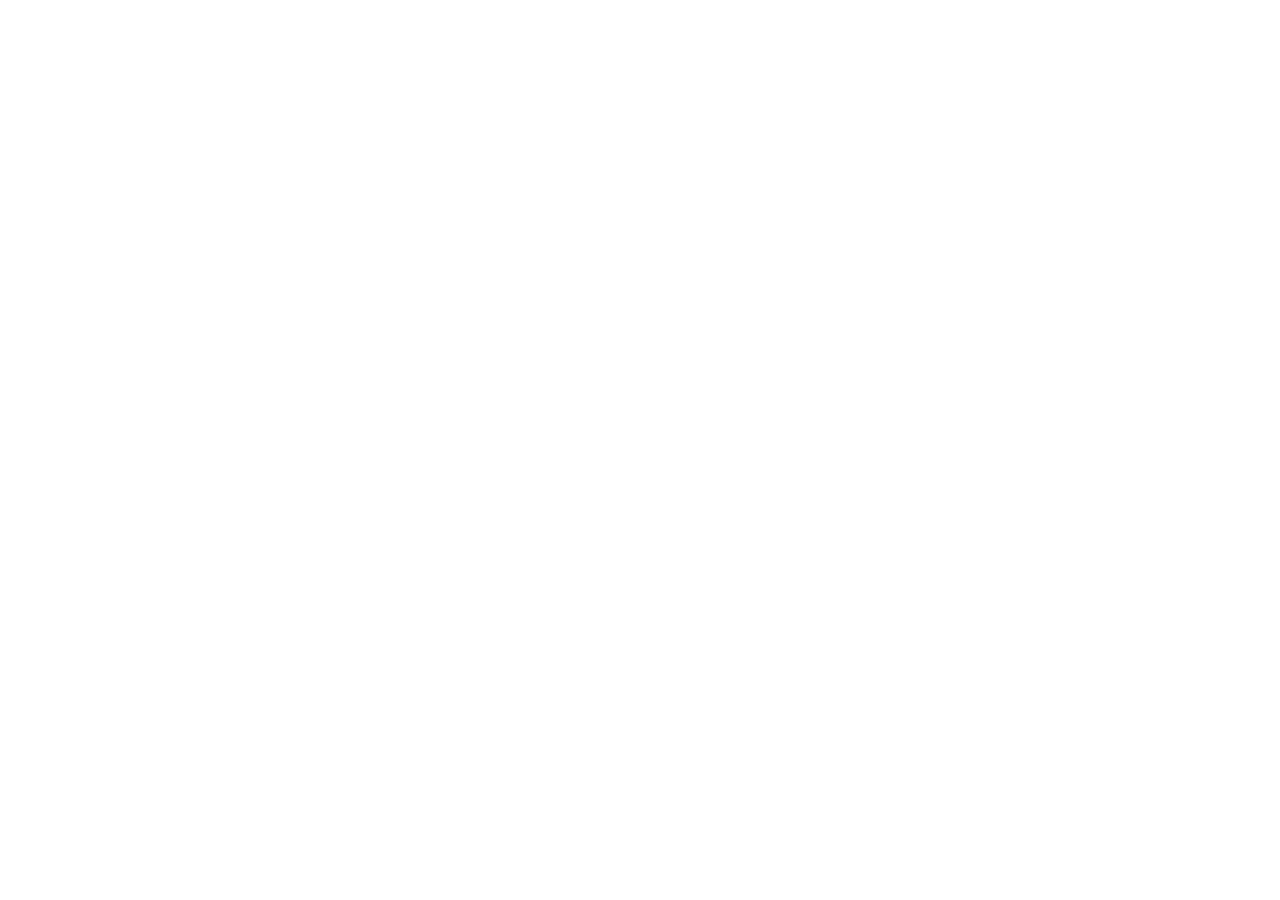
==== commit fa68071f: "Add files via upload" ====
--- a/index.html
+++ b/index.html
@@ -1,131 +1,3 @@
-<!doctype html>
-<html>
-<head>
-<meta charset="utf-8">
-<meta name="viewport" content="width=device-width,initial-scale=1">
-<title>D&D Mastery Academy 5.2</title>
-<style>
-html,body{margin:0;background:#07101d;color:#edf3ff;font-family:system-ui,-apple-system,Segoe UI,sans-serif}
-#boot{min-height:100vh;display:grid;place-items:center;padding:28px;text-align:center}
-#boot .box{max-width:680px;background:#101b2d;border:1px solid #2b4165;border-radius:18px;padding:28px}
-</style>
-</head>
-<body>
-<div id="boot"><div class="box"><h1>D&D Mastery Academy 5.2</h1><p>Loading the preserved 5.0 curriculum and the 5.2 experience upgrade…</p></div></div>
-<script>
-(async()=>{
-const BASE='https://raw.githubusercontent.com/rasool4d/dnd-master-academy/d979f1ef7256c72029fef29385dbe6ff9c07c006/index.html';
-try{
- let src=await (await fetch(BASE,{cache:'no-store'})).text();
- src=src.replaceAll('D&D Mastery Academy 5.0','D&D Mastery Academy 5.2')
-        .replaceAll('dnd-mastery-academy-v5-progress.json','dnd-mastery-academy-v5-2-progress.json')
-        .replace("Reset all 5.0 local progress?","Reset all 5.2 local progress?");
- const patch=`<style>
- .v52scene{position:relative;min-height:300px;border-radius:16px;overflow:hidden;background:linear-gradient(#172d4a 0 56%,#101a22 56%);border:1px solid #49658c}
- .v52sky{position:absolute;inset:0 0 44% 0;background:radial-gradient(circle at 80% 20%,#f5c85d 0 5%,transparent 5.5%),linear-gradient(#183653,#263e58)}
- .v52ground{position:absolute;left:0;right:0;bottom:0;height:46%;background:linear-gradient(#26372d,#142219)}
- .v52grid{position:absolute;inset:0;background-image:linear-gradient(#ffffff12 1px,transparent 1px),linear-gradient(90deg,#ffffff12 1px,transparent 1px);background-size:42px 42px;perspective:500px}
- .v52token{position:absolute;width:58px;height:58px;border-radius:50%;display:grid;place-items:center;font-size:32px;border:3px solid #fff8;box-shadow:0 8px 20px #0008;transition:.3s}
- .v52hero{left:15%;bottom:18%;background:#285f8d}.v52foe{right:16%;bottom:23%;background:#71323b}
- .v52prop{position:absolute;font-size:54px;filter:drop-shadow(0 8px 8px #0008)}
- .v52caption{position:absolute;left:12px;right:12px;bottom:10px;background:#07101de8;border:1px solid #526685;border-radius:12px;padding:9px 12px;font-size:.9rem}
- .v52dice{position:absolute;left:46%;top:26%;font-size:66px;transform:rotate(-12deg);filter:drop-shadow(0 8px 8px #0008)}
- .v52meter{position:absolute;top:15px;left:15px;right:15px;display:flex;justify-content:space-between;gap:8px}
- .v52badge{background:#07101ddc;border:1px solid #6ca7e8;border-radius:999px;padding:5px 10px;font-size:.78rem}
- .game52{border:1px solid #45628a;border-radius:16px;padding:14px;background:#0a1727}
- .game52hud{display:flex;justify-content:space-between;gap:8px;flex-wrap:wrap;margin-bottom:10px}
- .game52stage{min-height:155px;border-radius:12px;padding:15px;background:linear-gradient(135deg,#172a44,#0c1828);border:1px solid #344c72}
- .game52actions{display:grid;grid-template-columns:repeat(auto-fit,minmax(190px,1fr));gap:9px;margin-top:12px}
- .game52actions button{min-height:58px}
- .game52log{margin-top:10px;min-height:44px}
- .game52pip{display:inline-block;width:11px;height:11px;border-radius:50%;background:#31445f;margin-right:5px}
- .game52pip.on{background:#63d28f;box-shadow:0 0 10px #63d28f}
- .game52roll{font-size:2.2rem;font-weight:900;color:#f5c85d}
- @media(max-width:600px){.v52scene{min-height:260px}.v52token{width:48px;height:48px;font-size:26px}.v52prop{font-size:44px}}
- </style>
- <script>
- const V52={};
- function sceneTheme(l){
-   const r=l.road, title=l.title.toLowerCase();
-   let prop='🏰', foe='👹', hero='🧙';
-   if(r===0){prop='🗿';hero='🗡️';foe='❓'}
-   if(r===1){prop='🎲';hero='🧝';foe='🎯'}
-   if(r===2){prop='📜';hero='🧙';foe='🛡️'}
-   if(r===3){prop='⚔️';hero='🛡️';foe='👺'}
-   if(r===4){prop='✨';hero='🧙‍♂️';foe='🐲'}
-   if(r===5){prop='🧰';hero='🧝‍♀️';foe='🧌'}
-   if(r===6){prop='🗺️';hero='🧙';foe='🐉'}
-   if(r===7){prop='🏰';hero='📚';foe='⚙️'}
-   if(title.includes('initiative'))prop='⏱️';
-   if(title.includes('advantage'))prop='🎲🎲';
-   if(title.includes('spell'))prop='🔮';
-   if(title.includes('world'))prop='🗺️';
-   if(title.includes('campaign'))prop='🏰';
-   return {prop,foe,hero};
- }
- visualSVG=function(l){
-   const t=sceneTheme(l);
-   return '<div class="v52scene" role="img" aria-label="Illustrated tabletop scene for '+esc(l.title)+'">'+
-    '<div class="v52sky"></div><div class="v52ground"></div><div class="v52grid"></div>'+
-    '<div class="v52meter"><span class="v52badge">LESSON '+(l.id+1)+'</span><span class="v52badge">'+esc(DB.roads[l.road].name.replace(/^Road [IVX]+ — /,''))+'</span></div>'+
-    '<div class="v52token v52hero">'+t.hero+'</div><div class="v52token v52foe">'+t.foe+'</div>'+
-    '<div class="v52prop" style="left:43%;bottom:19%">'+t.prop+'</div><div class="v52dice">🎲</div>'+
-    '<div class="v52caption"><b>See the situation:</b> '+esc(l.scenario)+'<br><span class="gold">Watch for:</span> '+esc(l.takeaway)+'</div></div>';
- };
- function gameData(l){
-   const term=l.terms[0]||'the rule';
-   return [
-    {title:'Read the Scene',text:l.scenario,good:'Inspect what is actually happening before touching the dice.',bad1:'Roll immediately because every scene needs a check.',bad2:'Pick your highest statistic first.'},
-    {title:'Choose the Procedure',text:'The situation is now uncertain and the consequence matters. Which approach follows this lesson?',good:'Use the lesson model: '+l.model,bad1:'Ignore the trigger and improvise a bonus.',bad2:'Use the same procedure for every kind of challenge.'},
-    {title:'Resolve & Explain',text:'The table needs your ruling. Finish the encounter without losing the lesson principle.',good:'Resolve it, state the consequence, and connect it to: '+l.takeaway,bad1:'Change the rule after seeing the result.',bad2:'Treat the die as the author of the story.'}
-   ];
- }
- miniScenarioHTML=function(l){
-   V52[l.id]={stage:0,lives:3,done:!!S.games[l.id],roll:null};
-   return '<div class="game52" id="g52_'+l.id+'"><div class="game52hud"><b>⚔️ Encounter: '+esc(l.title)+'</b><span id="g52hud_'+l.id+'">Stage 1/3 • ❤️❤️❤️</span></div>'+
-   '<div id="g52body_'+l.id+'"></div><div class="game52log" id="gameMsg'+l.id+'"></div></div>';
- };
- function render52Game(id){
-   const l=DB.lessons[id], st=V52[id]||{stage:0,lives:3,done:!!S.games[id]}, data=gameData(l), n=Math.min(st.stage,2), x=data[n];
-   if(st.stage>=3){
-    document.getElementById('g52body_'+id).innerHTML='<div class="game52stage success"><h3>🏆 Encounter Complete</h3><p>You solved all three stages by applying the lesson in context.</p><div class="game52roll">✓</div></div>';
-    document.getElementById('g52hud_'+id).textContent='3/3 • Complete';
-    return;
-   }
-   document.getElementById('g52hud_'+id).textContent='Stage '+(st.stage+1)+'/3 • '+'❤️'.repeat(st.lives)+'🖤'.repeat(3-st.lives);
-   document.getElementById('g52body_'+id).innerHTML='<div class="game52stage"><div><span class="game52pip '+(st.stage>0?'on':'')+'"></span><span class="game52pip '+(st.stage>1?'on':'')+'"></span><span class="game52pip"></span></div><h3>'+esc(x.title)+'</h3><p>'+esc(x.text)+'</p><div class="game52actions">'+
-   '<button onclick="game52Pick('+id+',1)">'+esc(x.good)+'</button><button class="alt" onclick="game52Pick('+id+',0)">'+esc(x.bad1)+'</button><button class="alt" onclick="game52Pick('+id+',0)">'+esc(x.bad2)+'</button></div></div>';
- }
- window.game52Pick=function(id,ok){
-   const st=V52[id], msg=document.getElementById('gameMsg'+id);
-   if(ok){
-    const roll=1+Math.floor(Math.random()*20); st.roll=roll; st.stage++;
-    msg.innerHTML='<div class="success"><b>Good decision.</b> 🎲 d20: <span class="gold">'+roll+'</span>. The roll changes the fiction only after you chose the right procedure.</div>';
-    if(st.stage>=3){ if(!S.games[id]){award('mini:'+id,15);S.games[id]=1;save()} setTimeout(()=>render52Game(id),350); }
-    else setTimeout(()=>render52Game(id),450);
-   }else{
-    st.lives=Math.max(0,st.lives-1);
-    msg.innerHTML='<div class="danger"><b>Setback.</b> That choice skips the lesson procedure. The encounter does not advance. '+(st.lives?'Try another action.':'The party regroups — lives restored, but you still must solve this stage.')+'</div>';
-    if(st.lives===0)st.lives=3;
-    render52Game(id);
-   }
- };
- const oldOpenLesson=openLesson;
- openLesson=function(id){oldOpenLesson(id); setTimeout(()=>render52Game(id),0)};
- renderGames=function(){
-   let h='<button onclick="show(\\'dash\\')">← Dashboard</button><div class="card"><h1>🎮 Encounter Arcade 5.2</h1><p>These are three-stage playable encounters. A wrong action causes a setback instead of advancing, and replays cannot farm XP.</p></div><div class="grid">';
-   DB.lessons.forEach(l=>h+='<div class="card"><h3>'+(S.games[l.id]?'✅':'⚔️')+' '+esc(l.title)+'</h3><p>'+esc(l.scenario)+'</p><button onclick="openLesson('+l.id+')">'+(S.games[l.id]?'Replay encounter':'Enter encounter')+'</button></div>');
-   h+='</div>';document.getElementById('games').innerHTML=h;
- };
- const oldRenderDash=renderDash;
- renderDash=function(){oldRenderDash(); const b=document.querySelector('.brand');if(b)b.textContent='🐉 D&D Mastery Academy 5.2'};
- renderDash();renderHeader();
- <\/script>`;
- src=src.replace('</body>',patch+'</body>');
- document.open();document.write(src);document.close();
-}catch(e){
- document.getElementById('boot').innerHTML='<div class="box"><h1>5.2 could not load</h1><p>This build preserves 5.0 from a pinned GitHub commit and needs internet access to load that baseline.</p><pre>'+String(e)+'</pre></div>';
-}
-})();
-</script>
-</body></html>
+<!doctype html><html lang="en"><head><meta charset="UTF-8"><meta name="viewport" content="width=device-width,initial-scale=1"><title>D&D Mastery Academy 6.0</title>  <script type="module" crossorigin src="/assets/index-BEK5itAJ.js"></script>
+  <link rel="stylesheet" crossorigin href="/assets/index-CLYOix2q.css">
+</head><body><div id="app"></div></body></html>
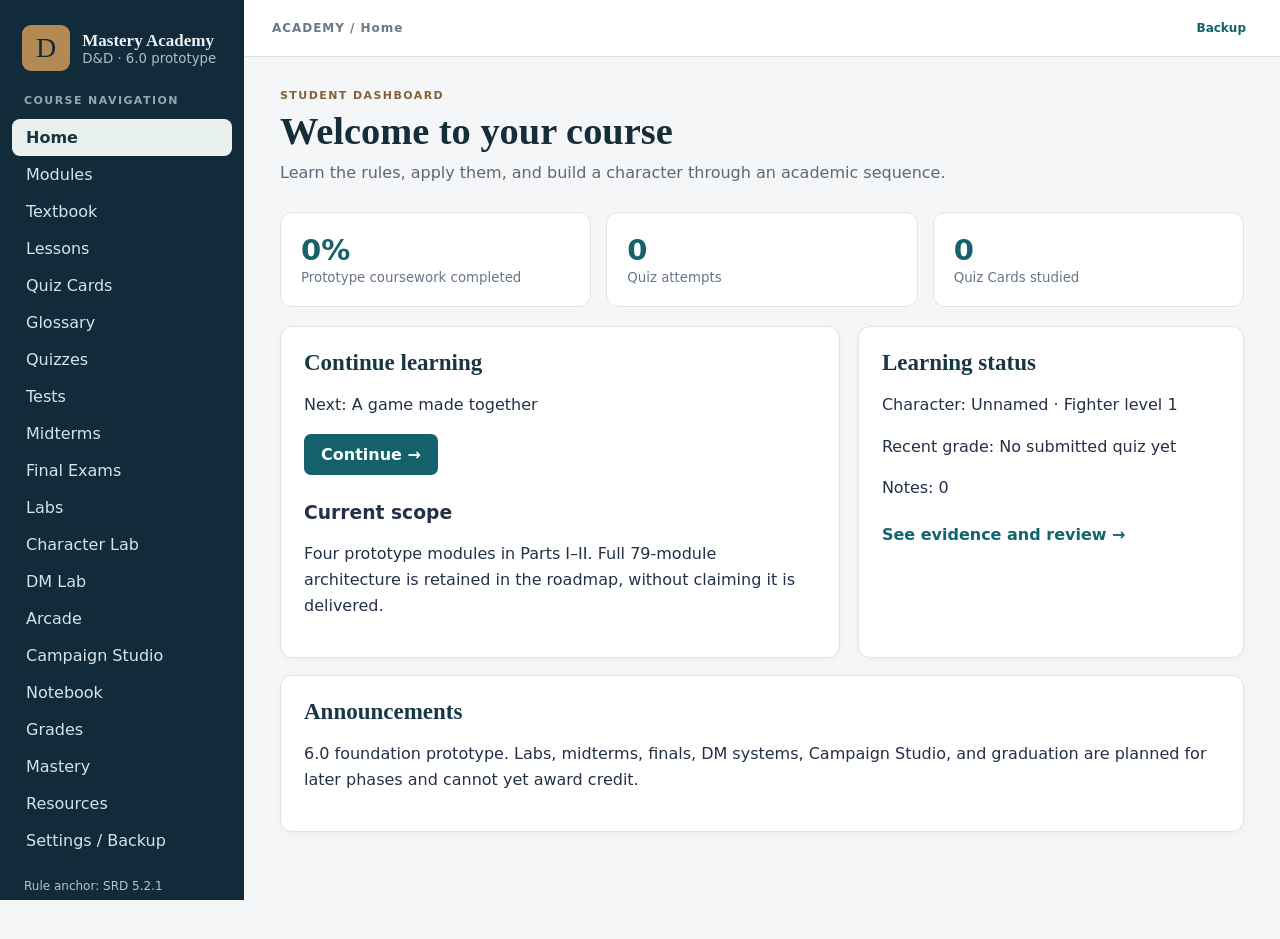
==== commit 9c77281a: "Update index.html" ====
--- a/index.html
+++ b/index.html
@@ -1,3 +1,3 @@
-<!doctype html><html lang="en"><head><meta charset="UTF-8"><meta name="viewport" content="width=device-width,initial-scale=1"><title>D&D Mastery Academy 6.0</title>  <script type="module" crossorigin src="/assets/index-BEK5itAJ.js"></script>
-  <link rel="stylesheet" crossorigin href="/assets/index-CLYOix2q.css">
+<!doctype html><html lang="en"><head><meta charset="UTF-8"><meta name="viewport" content="width=device-width,initial-scale=1"><title>D&D Mastery Academy 6.0</title>  <script type="module" crossorigin src="./assets/index-BEK5itAJ.js"></script>
+  <link rel="stylesheet" crossorigin href="./assets/index-CLYOix2q.css">
 </head><body><div id="app"></div></body></html>
--- a/assets/index-CLYOix2q.css
+++ b/assets/index-CLYOix2q.css
@@ -0,0 +1 @@
+:root{font-family:Inter,system-ui,-apple-system,Segoe UI,sans-serif;color:#233047;background:#f4f6f8;font-size:16px}*{box-sizing:border-box}body{margin:0}button,input,select,textarea{font:inherit}button{cursor:pointer}a{color:#12616b}.layout{display:flex;min-height:100vh}.sidebar{width:244px;flex:none;background:#122b3a;color:#e9f1f2;position:sticky;top:0;height:100vh;overflow:auto;padding:20px 12px}.brand{display:flex;gap:12px;align-items:center;padding:5px 10px 23px}.brand b{font-family:Georgia,serif;font-size:17px}.brand small{display:block;color:#aac0c6}.crest{font-family:Georgia,serif;font-size:28px;background:#b28a54;color:#122b3a;border-radius:9px;padding:7px 14px}.course-label,.kicker{font-size:11px;letter-spacing:.13em;font-weight:800;color:#846137}.course-label{padding:0 12px 12px;color:#91a9b2}.navitem{width:100%;border:0;background:transparent;color:#d6e4e9;padding:9px 14px;text-align:left;border-radius:8px}.navitem:hover,.navitem:focus-visible{background:#254456}.navitem.active{background:#e9f1ee;color:#163540;font-weight:700}.source-tag{padding:20px 12px;color:#b2c7cb;font-size:12px}.mainwrap{flex:1;min-width:0}.topbar{height:57px;background:#fff;border-bottom:1px solid #dce2e5;display:flex;align-items:center;gap:12px;padding:0 28px;color:#6b7887;font-size:12px;font-weight:700;letter-spacing:.08em}.topbar button{margin-left:auto;background:none;border:0;color:#12616b}.topbar #menu{display:none;margin:0}main{max-width:1180px;margin:0 auto;padding:32px 36px 90px;outline:none}.pagehead{margin-bottom:27px}.pagehead h1{font-family:Georgia,serif;color:#162e3a;font-size:clamp(30px,3vw,44px);line-height:1.12;margin:8px 0}.pagehead p{color:#5c6876;max-width:760px;margin:0;line-height:1.5}.panel{background:#fff;border:1px solid #dfe5e7;border-radius:12px;padding:23px;margin-bottom:17px;box-shadow:0 2px 10px #132d3b08}.panel h2{font-family:Georgia,serif;color:#183744;font-size:23px;margin:0 0 12px}.panel h3{margin-top:27px}.panel p{line-height:1.6}.columns{display:grid;grid-template-columns:1.45fr 1fr;gap:18px}.stats{display:grid;grid-template-columns:repeat(3,1fr);gap:15px;margin-bottom:19px}.stats>div{background:#fff;border:1px solid #dfe5e7;border-radius:12px;padding:20px}.stats strong{display:block;color:#17616b;font-size:29px}.stats small{color:#687688}.link{border:0;background:none;color:#0f6570;font-weight:700;padding:8px 0;text-align:left}.link:hover{text-decoration:underline}.link.primary,button.primary{background:#12616b;color:#fff;border:0;border-radius:7px;padding:11px 17px;text-decoration:none}.panel>button:not(.link),.row>button:not(.link),.upload{border:1px solid #bdcbd0;background:#fff;border-radius:7px;padding:10px 14px;color:#124e59;margin:4px 7px 4px 0}.panel>button.primary{background:#12616b;color:#fff}.cards-grid{display:grid;grid-template-columns:repeat(2,minmax(0,1fr));gap:15px}.cards-grid .panel{margin:0}.moduleitem{display:flex;align-items:center;gap:17px;padding:13px 0;border-top:1px solid #e6eaeb}.moduleitem>span{width:105px;flex:none;color:#39806d;font-size:13px}.moduleitem>div{flex:1}.moduleitem small{display:block;color:#71808b;margin-top:4px}.reader{display:grid;grid-template-columns:230px minmax(0,1fr);gap:20px}.toc{position:sticky;top:15px;height:max-content;font-size:14px}.toc ul{padding-left:19px;line-height:2}.chapter{max-width:800px}.chapter section{scroll-margin-top:20px}.chapter section p{font-family:Georgia,serif;font-size:18px;line-height:1.75;color:#33404c}.chapter h2{margin-top:35px}.callout,.mistake{background:#eaf3f1;border-left:4px solid #227b7c;padding:13px 18px;margin:18px 0}.mistake{background:#fff5e8;border-color:#bb8545}.callout p,.mistake p{margin:6px 0!important;font-size:16px!important}.visual{background:#f6faf9;border:1px solid #cce0dd;border-radius:12px;padding:25px;margin:18px 0}.visual figcaption{font-size:13px;color:#546673;margin-top:18px}.flow,.equation{display:flex;align-items:center;justify-content:space-around;gap:10px}.flow>div,.decision>div,.sheetdiagram>div{background:#fff;border:2px solid #6ba5a4;border-radius:10px;padding:13px;text-align:center;flex:1}.flow small{display:block;margin-top:8px}.flow span{font-size:24px;color:#12616b}.die,.fixed{font-size:32px;background:#fff;border:2px solid #45858a;border-radius:12px;padding:10px}.die small{display:block;font-size:14px;text-align:center}.equation strong{font-size:33px;color:#135f63}.decision{display:grid;gap:9px;text-align:center}.branches{display:flex;gap:10px}.branches span{flex:1;padding:10px;background:#e7f2f0;border-radius:9px}.sheetdiagram{display:grid;gap:9px}.sheetdiagram .hint{background:#e7f2f0;border:0}.row{display:flex;align-items:center;gap:14px;flex-wrap:wrap;margin-top:16px}input,select,textarea{border:1px solid #aebdc3;border-radius:6px;padding:9px;background:#fff;color:#20313c;max-width:100%}textarea{width:100%;min-height:96px;display:block;margin:9px 0}input:focus-visible,select:focus-visible,textarea:focus-visible,button:focus-visible,a:focus-visible{outline:3px solid #deaa5b;outline-offset:2px}.search{width:100%;max-width:650px;margin-bottom:22px}.option{display:block;padding:10px;border:1px solid #dce5e5;border-radius:7px;margin:8px 0}.option input{margin-right:10px}fieldset{border:0;border-bottom:1px solid #e1e6e7;margin-bottom:20px;padding:0 0 20px}legend{font-weight:700;margin-bottom:12px}.good{color:#13704c}.error,.errors{color:#a23935}.muted,small{color:#687784}.fieldgrid,.abilitygrid,.mini-grid{display:grid;grid-template-columns:repeat(2,1fr);gap:12px}.abilitygrid{grid-template-columns:repeat(3,1fr)}.fieldgrid label,.abilitygrid label{display:flex;flex-direction:column;gap:5px}.fieldgrid label:has(input[type=checkbox]){display:block}.abilitygrid small{font-size:12px}.derived{display:grid;grid-template-columns:1fr 1fr;gap:10px}.derived>div{background:#eef6f4;padding:15px;border-radius:8px}.derived span,.derived small{display:block}.derived strong{font-size:29px}.mini-grid>div{border-bottom:1px solid #e8edee;padding:5px}.mini-grid b{float:right}.mini-grid small{display:block}.upload{display:inline-block}.upload input{display:block;margin-top:6px;max-width:220px}table{border-collapse:collapse;width:100%}th,td{text-align:left;padding:12px;border-bottom:1px solid #e2e7e8}.notice{background:#e8f4f2;padding:14px;border:1px solid #91c8be;border-radius:8px;margin-bottom:16px}.flash{max-width:620px;margin:auto;text-align:center}.flash .row{justify-content:center}summary{cursor:pointer}@media(max-width:800px){.sidebar{position:fixed;z-index:10;transform:translate(-100%);transition:transform .2s;box-shadow:6px 0 20px #0003}.sidebar.open{transform:none}.topbar #menu{display:block}.topbar{padding:0 18px}main{padding:22px 16px 70px}.columns,.reader{grid-template-columns:1fr}.toc{position:static}.cards-grid{grid-template-columns:1fr}}@media(max-width:480px){.stats{grid-template-columns:1fr 1fr}.stats>div{padding:13px}.stats strong{font-size:24px}.flow{flex-direction:column}.flow>div{width:100%}.flow span{transform:rotate(90deg)}.branches,.derived{flex-direction:column;display:flex}.abilitygrid{grid-template-columns:repeat(2,1fr)}.moduleitem{gap:7px}.moduleitem>span{width:76px;font-size:11px}.panel{padding:17px}.equation{gap:3px}.die,.fixed{font-size:22px;padding:5px}table{font-size:12px}}.goldscene{padding:12px}.goldscene svg{display:block;border-radius:9px}.goldscene figcaption{font-size:15px;line-height:1.55;color:#304753}.grade-entry{border-top:1px solid #e1e8e8;padding:10px 0}.grade-entry small{display:block}.grade-entry p{margin:4px 0}.chapter ol li{line-height:1.7;margin-bottom:9px}.sidebar.open{outline:3px solid #deaa5b;outline-offset:-3px}@media(max-width:800px){.sidebar{width:min(84vw,300px)}.mainwrap[inert]:after{content:"";position:fixed;inset:0;background:#09222a88;z-index:8}}@media(max-width:480px){.stats{grid-template-columns:1fr}.moduleitem{align-items:flex-start;flex-wrap:wrap}.moduleitem>div{min-width:55%}.moduleitem .link{margin-left:76px}.topbar{font-size:10px}.panel{overflow-wrap:anywhere}}.inline-term{font:inherit;color:#0c626f;border:0;border-bottom:1px dotted #0c626f;background:transparent;padding:0;display:inline;cursor:pointer}.term-dialog{max-width:min(92vw,560px);border:1px solid #8eaaa8;border-radius:12px;padding:25px;box-shadow:0 15px 45px #132d3b55;color:#233047}.term-dialog::backdrop{background:#102a3988}.term-dialog h2{font-family:Georgia,serif}.term-dialog button{margin-top:14px;background:#12616b;color:#fff;border:0;border-radius:6px;padding:9px 14px}
